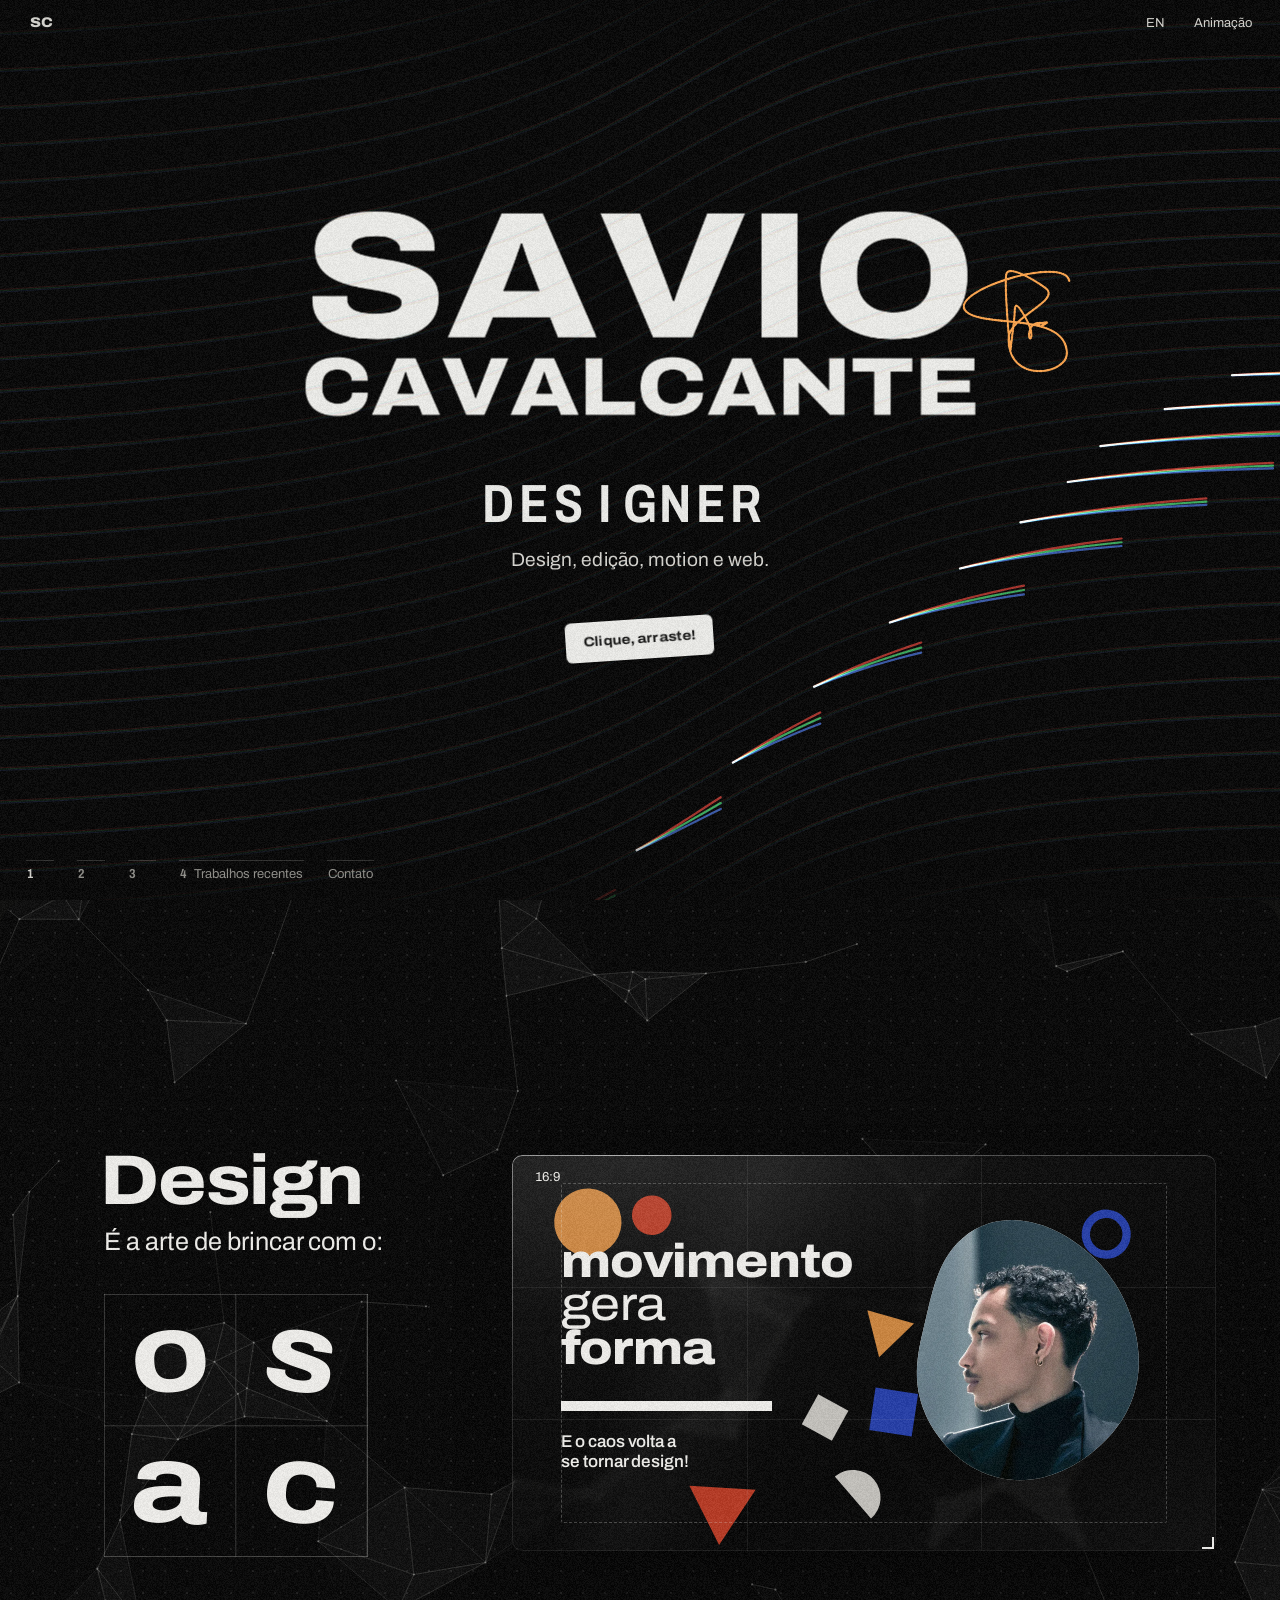
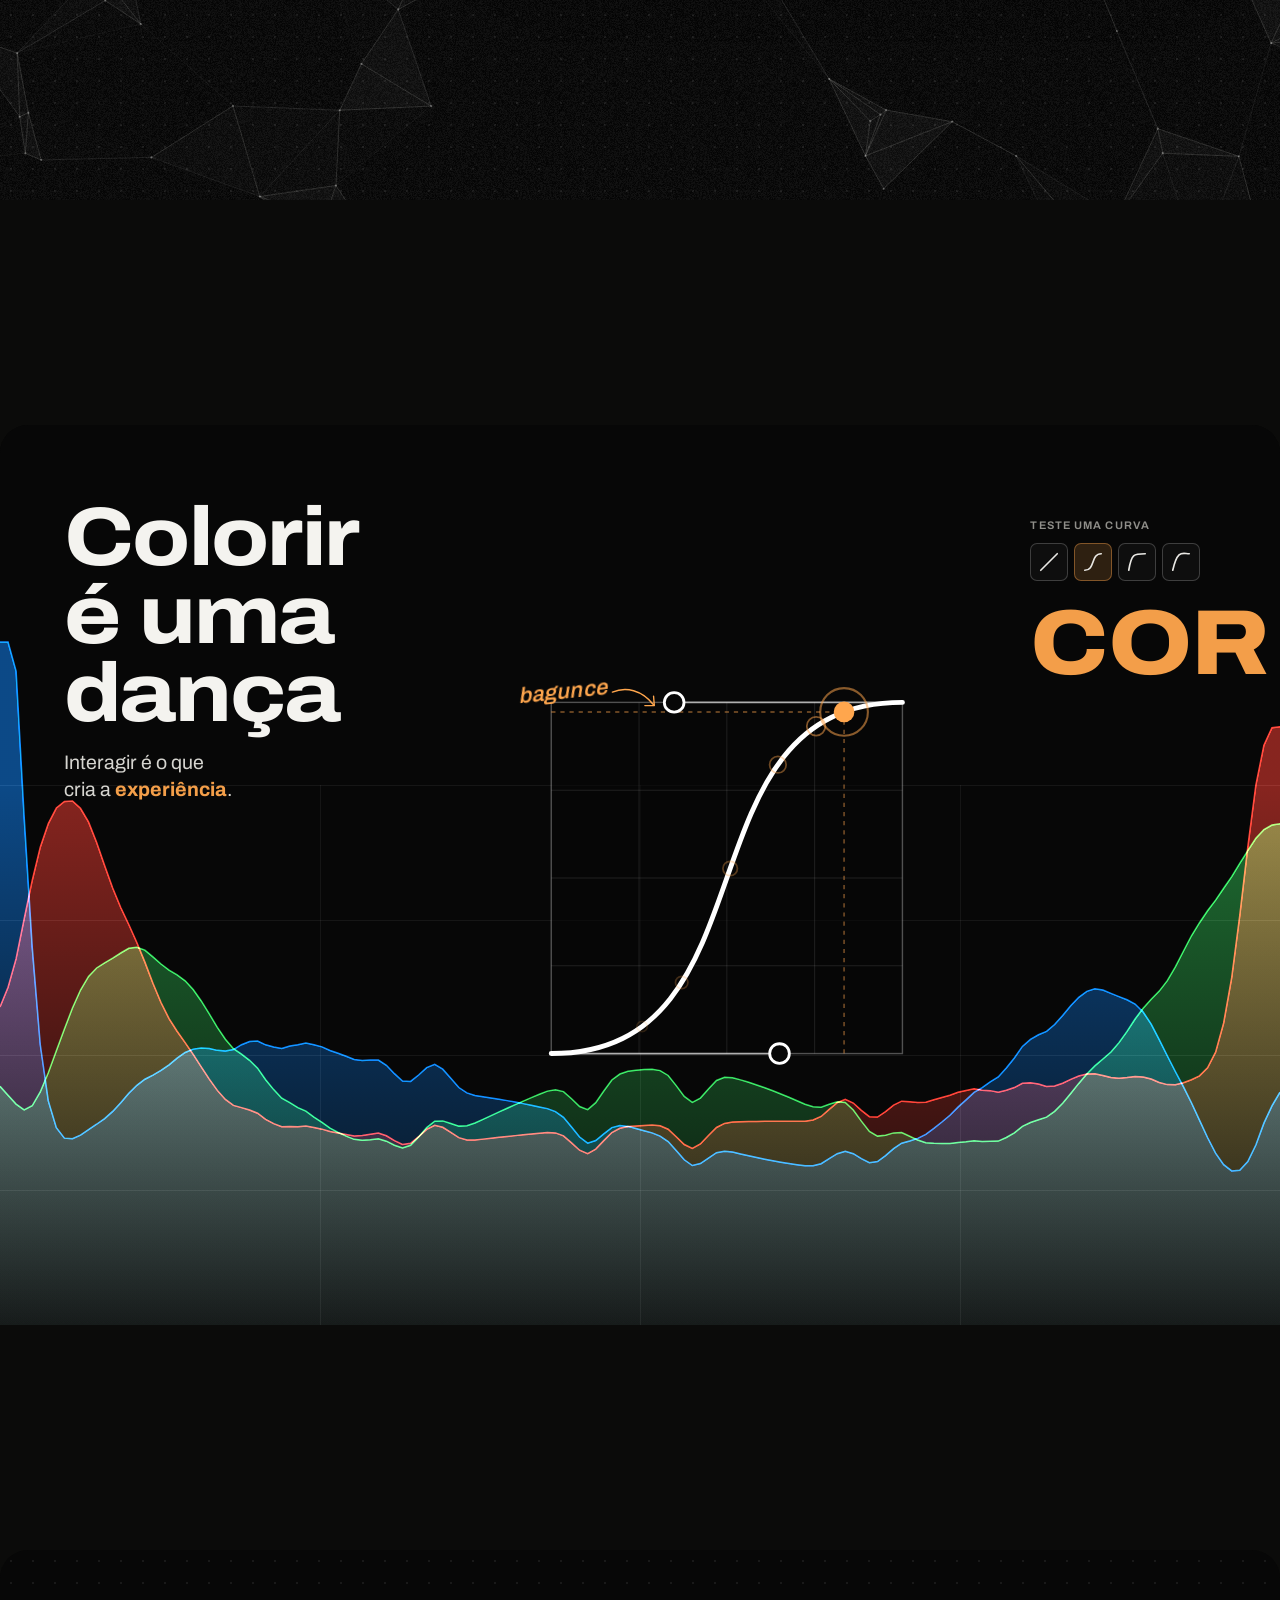
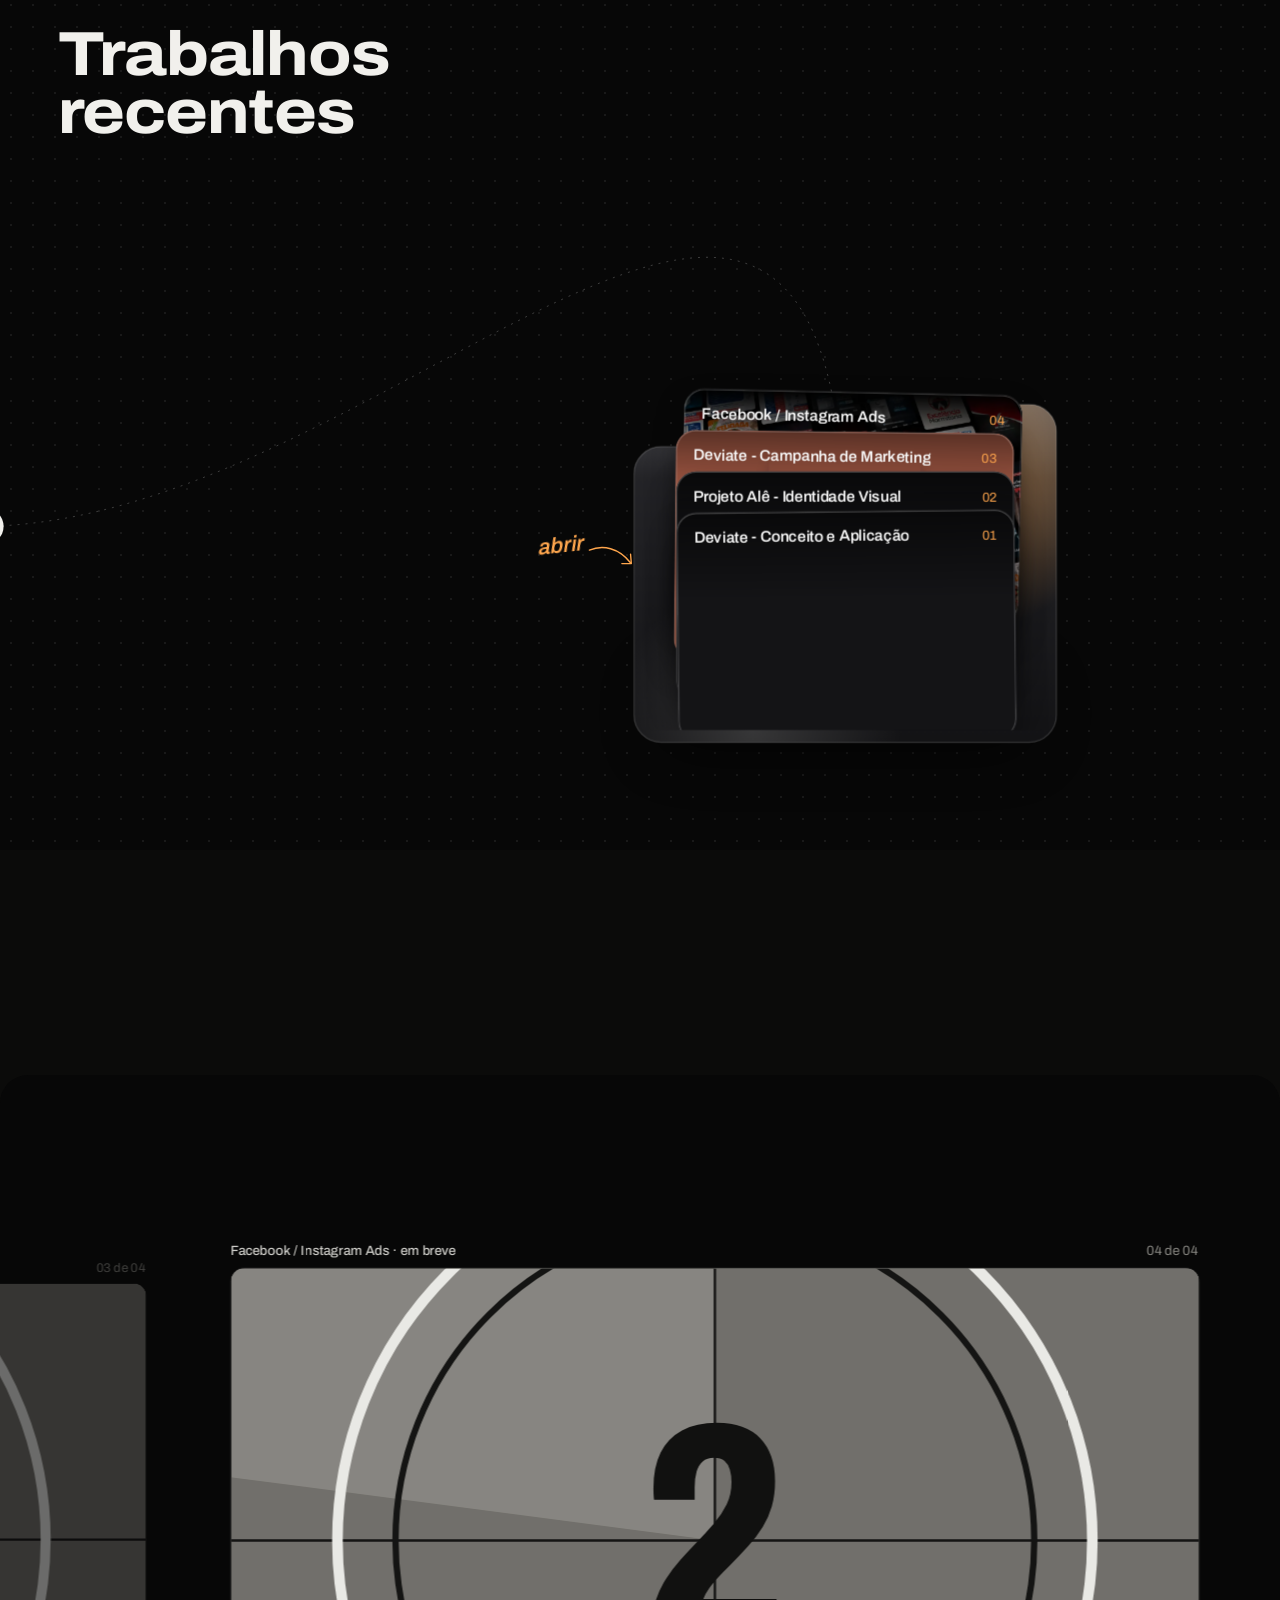
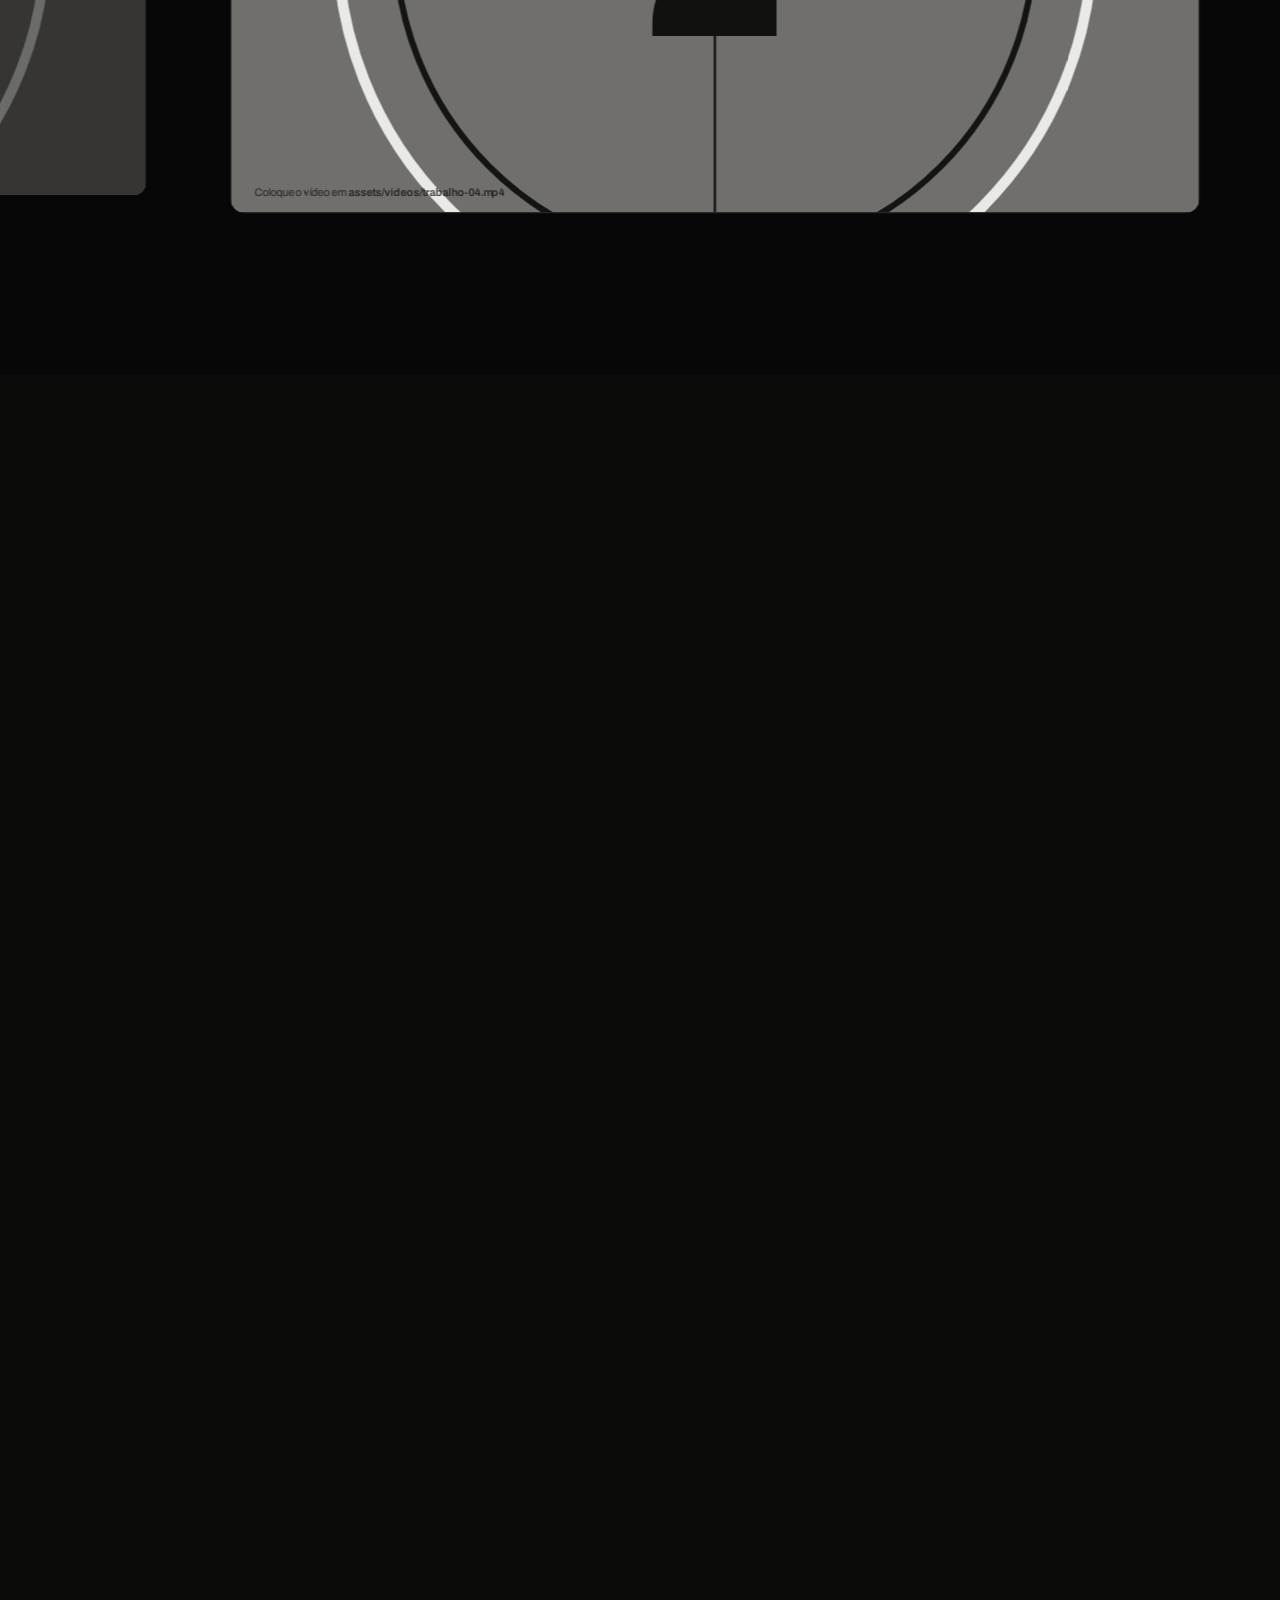
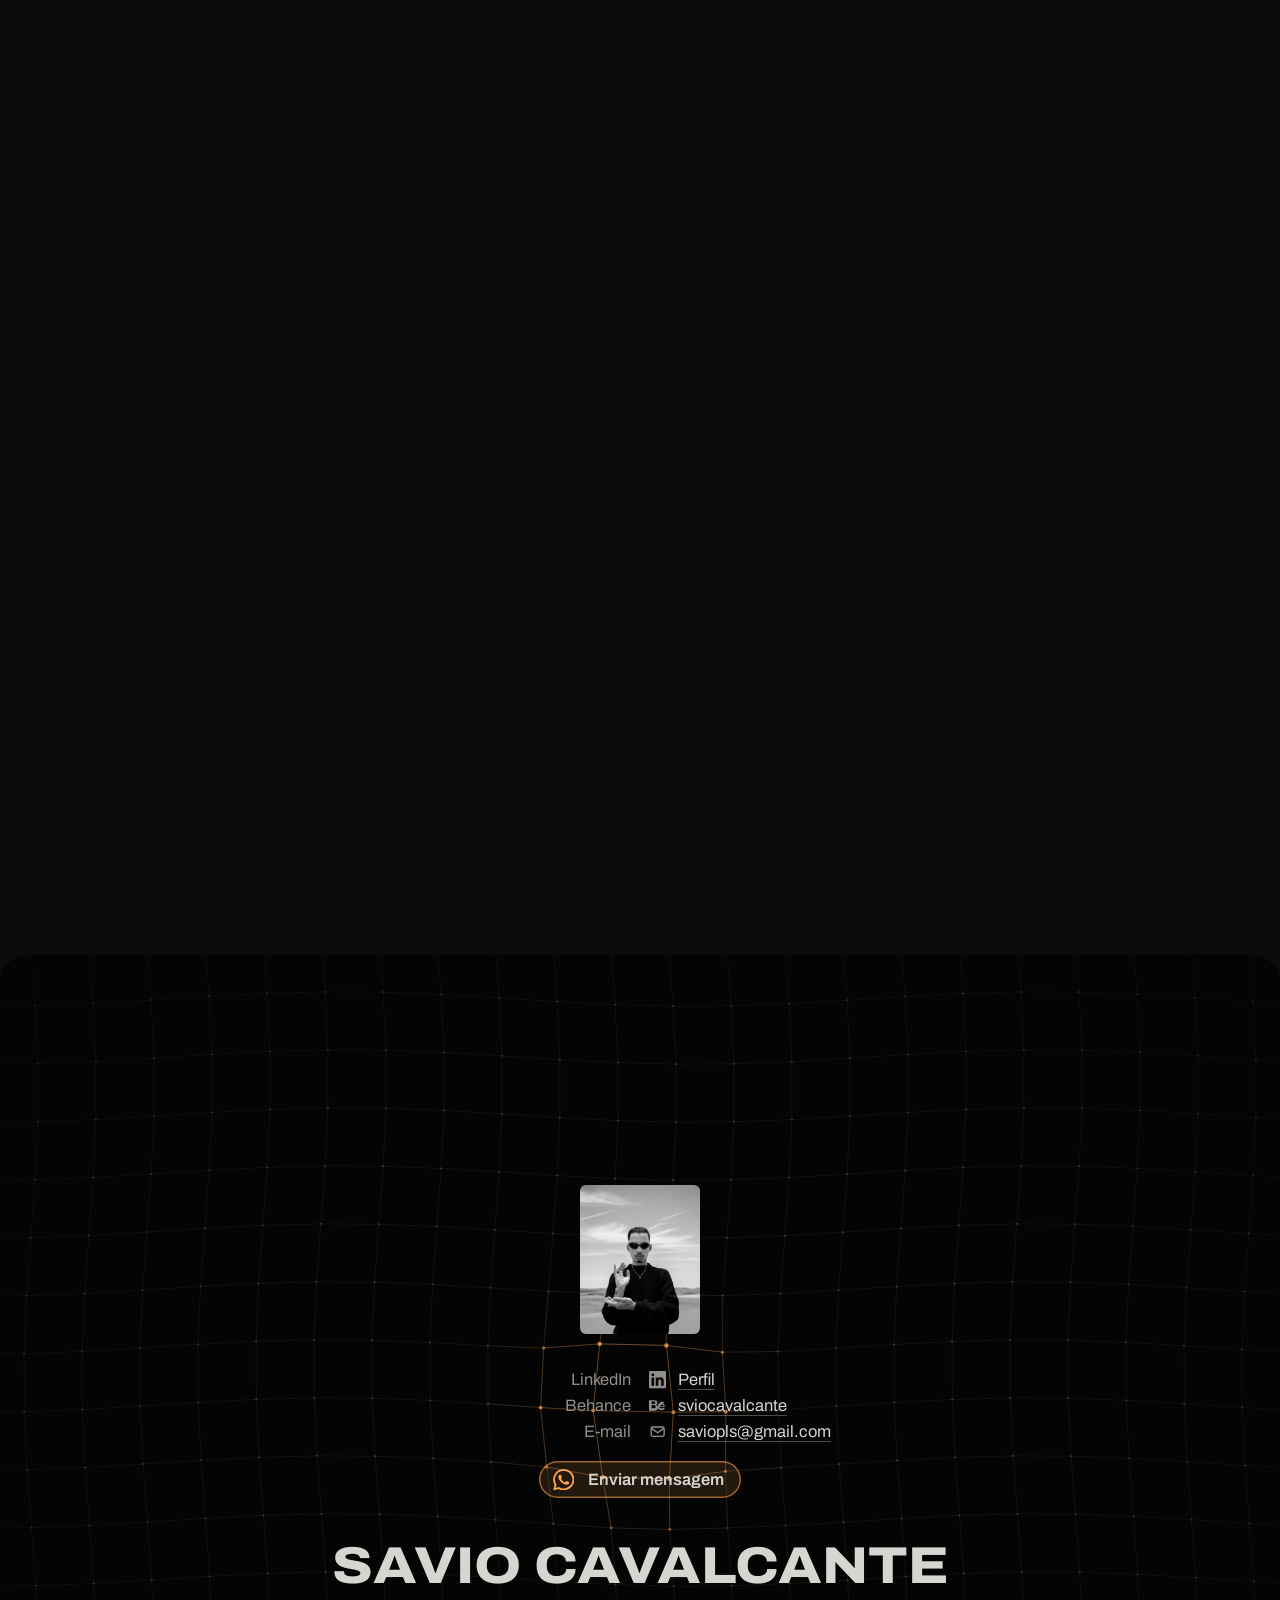
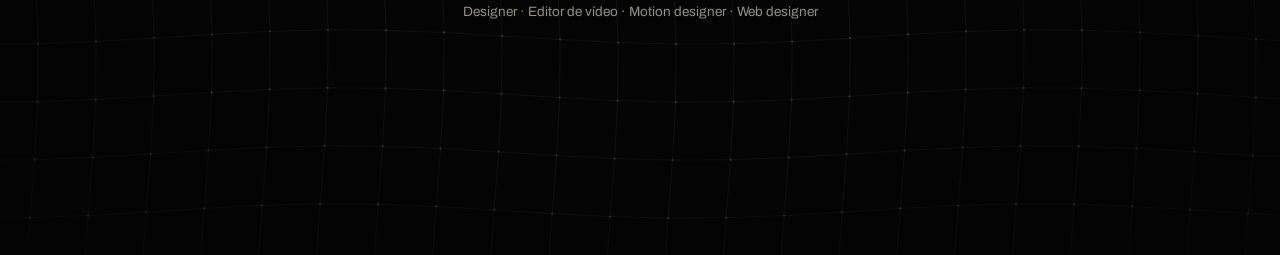
==== v1-contagem/index.html @ dcf96058 "Versão 1: cordas de luz no título, papéis com brilho e sem Instagram Co-Authored-By: Claude Opus 5.5" ====
<!doctype html>
<html lang="pt-BR" class="no-js">
<head>
<meta charset="utf-8">
<meta name="viewport" content="width=device-width, initial-scale=1, viewport-fit=cover">
<title>Savio Cavalcante · Design, edição, motion e web</title>
<meta name="description" content="Portfólio de Savio Cavalcante: designer, editor de vídeo, motion designer e web designer.">
<meta name="theme-color" content="#050505">
<link rel="icon" href="data:,">
<link rel="preload" href="../assets/fonts/archivo-latin.woff2" as="font" type="font/woff2" crossorigin>
<link rel="stylesheet" href="../shared/base.css">
<link rel="stylesheet" href="v1.css">
<script>document.documentElement.className = document.documentElement.className.replace('no-js', 'js');</script>
</head>
<body>

<header class="hud hud-top">
  <button class="mark" type="button" data-home data-t-attr="aria-label:ui.home">
    <span class="mark-text">SC</span>
  </button>
  <div class="hud-actions">
    <button type="button" data-lang-toggle data-t-attr="aria-label:ui.lang"><span data-t="ui.langShort">EN</span></button>
    <button type="button" data-motion-toggle class="motion-toggle"><span data-t="ui.motion">Animação</span></button>
  </div>
</header>

<main class="film" id="film">

  <section class="scene" id="apresentacao" data-scene="title" style="--len: 2" aria-labelledby="t-intro">
    <div class="stage">
      <div class="frame frame--title">
        <canvas class="title-light" aria-hidden="true"></canvas>
        <div class="sign" aria-hidden="true">
          <svg viewBox="1139 1286 1095 1051"><path pathLength="1" d="M2214.42 1480.5c-15.27,-260.93 -1231.63,-60.61 -1033.63,163.5 156.82,177.48 956.57,133.69 912.65,528.95 -23.92,215.3 -619.64,224.87 -542.91,-223.02 33.31,-194.45 523.17,-281.6 438.86,-414.32 -24.3,-38.25 -336.52,-312.14 -374.42,-205.23 -34.31,96.77 -63.58,623.52 -63.58,742.83 -1.21,-1.24 81.66,-299.99 88.69,-342.28 17.14,-103.12 29.85,-121.51 89.98,18.8 120.08,280.19 -41.74,291.83 49.95,131.03 35.42,-62.13 177.4,-24.04 45.92,-19.37 -99.65,3.53 235.9,-34.82 70.75,11.33l-18.8 9.62"/></svg>
        </div>
        <h1 class="name" id="t-intro">
          <span class="name-line" data-fit>Savio</span>
          <span class="name-line" data-fit>Cavalcante</span>
        </h1>
        <div class="title-sub">
          <p class="roles" aria-hidden="true"><span class="cells"></span></p>
          <p class="sr-only" data-roles-text></p>
          <p class="lead" data-t="v1.lead"></p>
          <p class="title-play">
            <span class="title-box"><span class="title-tint" aria-hidden="true"></span><span class="title-text" data-t="v1.box">Clique, arraste!</span><span class="title-drop" aria-hidden="true"><svg viewBox="0 0 24 60"><path d="M4 6L12 14L20 6"/><path d="M4 24L12 32L20 24"/><path d="M4 42L12 50L20 42"/></svg></span></span>
          </p>
        </div>
        <p class="title-hint" data-hint></p>
        <span class="title-zone" aria-hidden="true"><svg viewBox="0 0 24 24"><path d="M12 4V19M6 13L12 19L18 13"/></svg><span data-t="v1.box.zone">ARREMESSE</span></span>
      </div>
    </div>
  </section>

  <section class="scene" id="design" data-scene="design" style="--len: 2.25" aria-labelledby="t-design">
    <div class="stage">
      <div class="frame frame--design">
        <canvas class="lattice" aria-hidden="true"></canvas>
        <div class="design-copy">
          <h2 class="chapter-title" id="t-design" data-t="v1.design.title">Design</h2>
          <p class="chapter-line design-claim" data-t="v1.design.claim">A arte de brincar com o:</p>
          <button type="button" class="caos" data-caos aria-pressed="false"></button>
        </div>
        <div class="monitor-area">
          <div class="monitor">
            <span class="m-safe" aria-hidden="true"></span>
            <span class="m-third m-third--v1" aria-hidden="true"></span><span class="m-third m-third--v2" aria-hidden="true"></span>
            <span class="m-third m-third--h1" aria-hidden="true"></span><span class="m-third m-third--h2" aria-hidden="true"></span>
            <svg class="m-blob" viewBox="-1 -1 2 2" aria-hidden="true" focusable="false"><defs><clipPath id="m-blob-clip"><path d=""/></clipPath></defs><path class="m-blob-fill" d=""/><image class="m-blob-img" clip-path="url(#m-blob-clip)" preserveAspectRatio="none"/></svg>
            <canvas class="m-shapes" aria-hidden="true"></canvas>
            <span class="m-bar" aria-hidden="true"></span>
            <span class="m-words" aria-hidden="true"></span>
            <span class="m-text" aria-hidden="true" data-t="v1.design.sub"></span>
            <span class="m-ratio" aria-hidden="true">16:9</span>
            <span class="m-handle" role="slider" tabindex="0" aria-valuemin="0.5" aria-valuemax="2.2" data-t-attr="aria-label:v1.design.handle"></span>
          </div>
          <p class="sr-only" data-t="v1.design.sr"></p>
        </div>
      </div>
    </div>
  </section>

  <section class="scene" id="interacao" data-scene="play" style="--len: 2.25" aria-labelledby="t-play">
    <div class="stage">
      <div class="frame frame--play">
        <canvas class="play-bg" aria-hidden="true"></canvas>
        <div class="play-copy">
          <h2 class="chapter-title" id="t-play" data-t="v1.play.title">Colorir é uma dança</h2>
          <p class="chapter-line"><span data-t="v1.play.line">Interagir é o que cria a</span> <span class="exp" data-t="v1.play.exp">experiência</span>.</p>
        </div>
        <div class="graph-wrap">
          <svg class="graph" viewBox="-0.22 -0.32 1.44 1.64" role="group" data-t-attr="aria-label:v1.play.graph">
            <rect class="graph-box" x="0" y="0" width="1" height="1"/>
            <g class="graph-grid"></g>
            <line class="graph-arm graph-arm--1" x1="0" y1="1" x2="0" y2="1"/>
            <line class="graph-arm graph-arm--2" x1="1" y1="0" x2="1" y2="0"/>
            <line class="graph-guide guide-x" x1="0" y1="1" x2="0" y2="1"/>
            <line class="graph-guide guide-y" x1="0" y1="1" x2="0" y2="1"/>
            <path class="graph-curve" d=""/>
            <g class="rider-trail"><circle class="rider-ghost" r="0"/><circle class="rider-ghost" r="0"/><circle class="rider-ghost" r="0"/><circle class="rider-ghost" r="0"/><circle class="rider-ghost" r="0"/></g>
            <circle class="graph-halo" r="0" cx="0" cy="1"/>
            <circle class="graph-rider" r="0.026" cx="0" cy="1"/>
            <circle class="graph-ring" r="0"/>
            <circle class="graph-ring" r="0"/>
            <g class="graph-handle" data-h="1" tabindex="0" role="slider" aria-valuemin="0" aria-valuemax="1">
              <circle class="graph-hit" r="0.08"/><circle class="graph-knob" r="0.028"/>
            </g>
            <g class="graph-handle" data-h="2" tabindex="0" role="slider" aria-valuemin="0" aria-valuemax="1">
              <circle class="graph-hit" r="0.08"/><circle class="graph-knob" r="0.028"/>
            </g>
          </svg>
          <span class="graph-grip" data-h="1" aria-hidden="true"></span>
          <span class="graph-grip" data-h="2" aria-hidden="true"></span>
          <span class="graph-hand" aria-hidden="true"><span class="graph-tap"></span><span class="graph-press"></span><svg class="hand-arrow" viewBox="0 0 24 24"><path d="M3 2.5V19l4.4-4.1 2.9 6.4 3-1.3-2.8-6.3 6.1-.1z"/></svg><span class="hand-dot"></span></span>
          <span class="note note--mess" aria-hidden="true">
            <span class="note-word" data-t="v1.play.mess">“bagunce como um artista”</span>
            <svg class="note-arrow note-arrow--r" viewBox="0 0 64 36"><path pathLength="1" d="M3 9C20 2 40 6 55 25"/><path pathLength="1" d="M44 26L56 26L55 14"/></svg>
            <svg class="note-arrow note-arrow--d" viewBox="0 0 40 58"><path pathLength="1" d="M7 3C3 22 11 39 30 51"/><path pathLength="1" d="M19 52L31 52L28 40"/></svg>
          </span>
        </div>
        <div class="play-tools">
          <div class="presets" role="group" data-t-attr="aria-label:v1.play.presets">
            <p class="presets-label" aria-hidden="true" data-t="v1.play.try">Teste uma curva</p>
            <button type="button" data-preset="linear" data-t-attr="aria-label:v1.curve.linear;title:v1.curve.linear"><svg class="preset-curve" viewBox="0 0 24 24" aria-hidden="true"><path d="M3 21C3 21 21 3 21 3"/></svg></button>
            <button type="button" data-preset="soft" data-t-attr="aria-label:v1.curve.soft;title:v1.curve.soft"><svg class="preset-curve" viewBox="0 0 24 24" aria-hidden="true"><path d="M3 21C14.7 21 9.3 3 21 3"/></svg></button>
            <button type="button" data-preset="out" data-t-attr="aria-label:v1.curve.out;title:v1.curve.out"><svg class="preset-curve" viewBox="0 0 24 24" aria-hidden="true"><path d="M3 21C5.9 3 8.4 3 21 3"/></svg></button>
            <button type="button" data-preset="back" data-t-attr="aria-label:v1.curve.back;title:v1.curve.back"><svg class="preset-curve" viewBox="0 0 24 24" aria-hidden="true"><path d="M3 21C8.4 -2.4 13.8 3 21 3"/></svg></button>
          </div>
          <p class="cor" aria-hidden="true" data-t="v1.play.cor">Cor</p>
        </div>
      </div>
    </div>
  </section>

  <section class="scene" id="trabalhos" data-scene="works" style="--len: 2.25" aria-labelledby="t-works">
    <div class="stage">
      <div class="frame frame--works">
        <div class="onion">
          <svg class="onion-svg" viewBox="0 0 1000 360" preserveAspectRatio="xMidYMid meet">
            <path class="onion-path" d="" aria-hidden="true"/>
            <path class="onion-run" d="" pathLength="1000" aria-hidden="true"/>
            <g class="onion-ghosts" aria-hidden="true"></g>
            <circle class="onion-splash" r="30" cx="0" cy="0" aria-hidden="true"/>
            <circle class="onion-dot" r="24" cx="0" cy="0" aria-hidden="true"/>
            <circle class="onion-toss" r="24" cx="0" cy="0" opacity="0" aria-hidden="true"/>
          </svg>
        </div>
        <div class="folders"></div>
        <button type="button" class="note note--open" tabindex="-1" aria-hidden="true">
          <span class="note-word" data-t="v1.works.openNote">abrir</span>
          <svg class="note-arrow note-arrow--r" viewBox="0 0 64 36"><path pathLength="1" d="M3 9C20 2 40 6 55 25"/><path pathLength="1" d="M44 26L56 26L55 14"/></svg>
          <svg class="note-arrow note-arrow--d" viewBox="0 0 40 58"><path pathLength="1" d="M7 3C3 22 11 39 30 51"/><path pathLength="1" d="M19 52L31 52L28 40"/></svg>
        </button>
        <div class="works-copy">
          <h2 class="chapter-title" id="t-works" data-t="ch.works">Trabalhos recentes</h2>
          <p class="works-readout" aria-hidden="true"><span class="readout-count"></span><span class="readout-work"></span></p>
        </div>
        <p class="sr-only" data-t="v1.works.sr"></p>
      </div>
    </div>
  </section>

  <section class="scene scene--reels" id="videos" data-scene="reels" style="--len: 6.2" data-t-attr="aria-label:a.reels">
    <div class="stage">
      <div class="strip" data-works></div>
    </div>
  </section>

  <section class="scene scene--close" id="contato" data-scene="close" style="--len: 1" aria-labelledby="t-close">
    <div class="stage">
      <div class="frame frame--credits">
        <canvas class="kgrid" aria-hidden="true"></canvas>
        <div class="credits">
          <div class="credits-photo" data-photo></div>
          <h2 class="credits-title" id="t-close" data-t="v1.contact">Contato</h2>
          <ul class="credits-list" data-socials></ul>
          <p class="credits-name">Savio Cavalcante</p>
          <p class="credits-roles" data-roles-line></p>
        </div>
      </div>
    </div>
  </section>

</main>

<nav class="hud hud-bottom" data-t-attr="aria-label:ui.chapters">
  <ol class="index" data-index></ol>
</nav>

<div class="grain" aria-hidden="true"></div>

<script defer src="../shared/content.js"></script>
<script defer src="../shared/site.js"></script>
<script defer src="cordas.js"></script>
<script defer src="kinetic.js"></script>
<script defer src="lattice.js"></script>
<script defer src="shapes.js"></script>
<script defer src="cenas.js"></script>
<script defer src="v1.js"></script>
</body>
</html>
---- shared/base.css ----
/* Base comum: reset, modo mapa, fallbacks. Cada versão define sua pele. */

*, *::before, *::after { box-sizing: border-box; }
html, body { margin: 0; padding: 0; }
html { -webkit-text-size-adjust: 100%; text-size-adjust: 100%; }
body { min-height: 100%; -webkit-font-smoothing: antialiased; -moz-osx-font-smoothing: grayscale; text-rendering: optimizeLegibility; }
img, video, svg, canvas { display: block; max-width: 100%; }
button { font: inherit; color: inherit; background: none; border: 0; padding: 0; margin: 0; cursor: pointer; -webkit-tap-highlight-color: transparent; }
a { color: inherit; -webkit-tap-highlight-color: transparent; }
h1, h2, h3, p, ol, ul, figure { margin: 0; padding: 0; }
ol, ul { list-style: none; }

.sr-only {
  position: absolute !important; width: 1px; height: 1px; padding: 0; margin: -1px;
  overflow: hidden; clip: rect(0 0 0 0); clip-path: inset(50%); white-space: nowrap; border: 0;
}

/* ---------- Modo mapa (com JS) ---------- */

html.js, html.js body { height: 100%; overflow: hidden; overscroll-behavior: none; }

html.js .viewport {
  position: fixed; inset: 0; overflow: hidden;
  touch-action: none; user-select: none; -webkit-user-select: none;
  cursor: grab;
}
html.js .viewport.is-dragging { cursor: grabbing; }
html.js .viewport.is-overview { cursor: zoom-in; }
html.js .viewport.is-overview.is-dragging { cursor: grabbing; }

html.js .world {
  position: absolute; left: 0; top: 0; width: 0; height: 0;
  transform-origin: 0 0;
}
html.js .stop { position: absolute; }

/* Na visão geral o conteúdo vira mapa: nada dentro é clicável individualmente. */
html.js .viewport.is-overview .stop * { pointer-events: none; }
html.js .viewport.is-overview .stop { cursor: pointer; }

/* Texto selecionável onde importa */
html.js .selectable { user-select: text; -webkit-user-select: text; cursor: text; }

/* Corte seco quando o movimento está desligado */
.viewport.is-cut { animation: sc-cut 260ms ease-out; }
@keyframes sc-cut { from { opacity: 0.25; } to { opacity: 1; } }

/* ---------- Sem JS: os capítulos em sequência ---------- */

html.no-js .stop { position: relative; min-height: 100vh; }
html.no-js .intro, html.no-js .hud-bottom, html.no-js [data-map-toggle], html.no-js [data-motion-toggle], html.no-js [data-lang-toggle] { display: none !important; }

/* ---------- Mídia dos trabalhos ---------- */

.work-media { position: relative; overflow: hidden; }
.work-media video { position: absolute; inset: 0; width: 100%; height: 100%; object-fit: cover; opacity: 0; transition: opacity 600ms ease-out; }
.work-media.is-ready video { opacity: 1; }
.work-ph { position: absolute; inset: 0; display: none; }
.work-media.is-missing .work-ph { display: block; }
.work-media.is-missing video { display: none; }

/* ---------- Imagens com fallback ---------- */

.img-slot { position: relative; display: block; overflow: hidden; }
.img-slot img { width: 100%; height: 100%; object-fit: cover; }
.img-slot.is-missing img { display: none; }

.mark { display: inline-flex; align-items: center; }
.mark-img { height: 100%; width: auto; }
.mark .mark-text { display: none; }
.mark.is-text .mark-text { display: inline; }

@media (prefers-reduced-motion: reduce) {
  .work-media video { transition: none; }
}
---- v1-contagem/v1.css ----
/* Archivo servida pelo próprio site: sem a ida e volta ao Google antes do primeiro quadro.
   O itálico (só dos bilhetes à mão) chega depois do carregamento, pelo cenas.js. */
@font-face { font-family: 'Archivo'; font-style: normal; font-weight: 300 900; font-stretch: 62% 125%; font-display: swap; src: url('../assets/fonts/archivo-latin.woff2') format('woff2'); unicode-range: U+0000-00FF, U+0131, U+0152-0153, U+02BB-02BC, U+02C6, U+02DA, U+02DC, U+0304, U+0308, U+0329, U+2000-206F, U+20AC, U+2122, U+2191, U+2193, U+2212, U+2215, U+FEFF, U+FFFD; }
@font-face { font-family: 'Archivo'; font-style: normal; font-weight: 300 900; font-stretch: 62% 125%; font-display: swap; src: url('../assets/fonts/archivo-latin-ext.woff2') format('woff2'); unicode-range: U+0100-02BA, U+02BD-02C5, U+02C7-02CC, U+02CE-02D7, U+02DD-02FF, U+0304, U+0308, U+0329, U+1D00-1DBF, U+1E00-1E9F, U+1EF2-1EFF, U+2020, U+20A0-20AB, U+20AD-20C4, U+2113, U+2C60-2C7F, U+A720-A7FF; }

/* Versão 1 · Contagem. Uma página só, contada pela rolagem: primeiro a pele e o
   conteúdo das cenas, depois a rolagem que as prende na tela e as empilha. */

:root {
  --room: #0b0b0a;
  --room-line: #2a2a27;
  --room-text: #d6d5d0;
  --room-dim: #8f8e89;
  --leader: #8e8c87;
  --leader-deep: #777570;
  --light: #ededea;
  --ink: #111110;
  --ink-2: #474643;
  --ink-3: #64635f;
  --reel: #040404;
  --tungsten: #ffa64d;

  --mt: clamp(40px, 5.2vh, 52px);
  --mb: clamp(44px, 5.6vh, 56px);
  --mx: clamp(10px, 2vw, 28px);
  --r: clamp(10px, 1.5vmin, 20px);
  --wdth: 125%;

  --ease-io: cubic-bezier(0.76, 0, 0.24, 1);
  --ease-out: cubic-bezier(0.16, 1, 0.3, 1);

  color-scheme: dark;
}

@media (max-width: 720px) {
  :root { --mt: 48px; --mb: 58px; --mx: 8px; }
}
@media (max-height: 460px) {
  :root { --mt: 38px; --mb: 42px; }
}

html, body { background: var(--room); color: var(--room-text); }
body {
  font-family: 'Archivo', ui-sans-serif, system-ui, sans-serif;
  font-size: 16px; line-height: 1.45;
  font-variant-numeric: tabular-nums;
}

::selection { background: var(--tungsten); color: var(--ink); }
:focus { outline: none; }
:focus-visible { outline: 2px solid var(--tungsten); outline-offset: 3px; border-radius: 2px; }
.graph-handle:focus-visible { outline: none; }

/* ---------- Quadros ----------
   O quadro ocupa a cena inteira: a barra de cima e a de baixo passam por cima
   dele, e o conteúdo guarda a distância delas (--mt, --mb). */

.frame {
  position: absolute; inset: 0;
  color: var(--ink);
  overflow: hidden;
  container-type: size;
}
@keyframes expose { 0% { filter: brightness(1.14); } 14% { filter: brightness(0.95); } 30% { filter: brightness(1.06); } 100% { filter: none; } }
@keyframes frame-cue { 0% { opacity: 1; } 22% { opacity: 0; } 44% { opacity: 1; } 66%, 100% { opacity: 0; } }
.frame--credits { background: var(--reel); color: var(--room-text); }

.chapter-title {
  font-weight: 760; font-stretch: max(var(--wdth), 108%);
  font-size: clamp(38px, min(7.2cqw, 13cqh), 96px);
  line-height: 0.94; letter-spacing: -0.02em;
  text-wrap: balance;
}
.chapter-line {
  margin-top: 0.9em;
  font-size: clamp(17px, min(1.7cqw, 3.4cqh), 22px);
  line-height: 1.35; max-width: 24ch; color: var(--ink);
  text-wrap: balance;
}
.chapter-caption {
  margin-top: 0.7em; font-size: 13.5px; line-height: 1.4; color: var(--ink-3); max-width: 32ch;
}

/* ---------- 1 · Título ---------- */

.frame--title {
  --s: 0;
  background: #050505;
  color: var(--light);
}
/* as cordas de luz acendem com o letreiro (o apagar da segunda parada é feito no próprio desenho) */
.title-light {
  position: absolute; inset: 0; width: 100%; height: 100%; max-width: none;
  opacity: 0; transition: opacity 1400ms var(--ease-out);
}
.is-titled .title-light { opacity: 1; }
.name {
  position: absolute; left: 6cqw; right: 6cqw; top: 50%;
  display: flex; flex-direction: column; align-items: center;
  font-weight: 820; font-stretch: var(--wdth); text-transform: uppercase;
  line-height: 0.8; letter-spacing: -0.012em;
  color: #f4f4f0;
  /* onde a luz passa, o nome inverte */
  mix-blend-mode: difference;
  /* na segunda parada o nome sobe e encolhe até o lugar que o script mede para o bloco todo */
  transform: translateY(calc(-50% + var(--s) * var(--ny, -15cqh))) scale(calc(1 - var(--s) * (1 - var(--nk, 0.58))));
  transform-origin: 50% 50%;
  will-change: transform;
}
.name-line { display: block; width: max-content; white-space: nowrap; font-size: 12cqw; }
.name-line + .name-line { margin-top: 0.06em; }
.name-measure {
  position: fixed; left: -9999px; top: 0; visibility: hidden; pointer-events: none;
  font-size: 100px; font-weight: 820; font-stretch: var(--wdth); text-transform: uppercase;
  letter-spacing: -0.012em; white-space: nowrap; line-height: 1;
}
.name-line .ch { display: inline-block; clip-path: inset(100% 0 -10% 0); }
/* com script, o nome cru (antes de ser dividido em letras e medido) não aparece */
.js .frame--title:not(.is-split) .name { visibility: hidden; }
.roles-static { display: none; font-size: 0.5em; letter-spacing: 0.02em; }
.motion-off .cells { display: none; }
.motion-off .roles-static { display: inline; }
.is-titled .name-line .ch { clip-path: inset(-10% 0 -10% 0); transition: clip-path 600ms var(--ease-out); }

.title-sub {
  z-index: 1;
  position: absolute; left: 6cqw; right: 6cqw; top: var(--sub-top, 58%);
  text-align: center;
  /* entram só na segunda metade da subida, quando o nome já saiu da frente */
  opacity: clamp(0, (var(--s) - 0.45) / 0.55, 1);
  transform: translateY(calc((1 - var(--s)) * 4cqh));
}
.roles {
  color: var(--light);
  font-weight: 640; font-stretch: 78%; text-transform: uppercase;
  font-size: clamp(22px, min(4.2cqw, 7cqh), 64px); line-height: 1;
  letter-spacing: 0.01em;
}
.cells { display: inline-flex; }
.cell { position: relative; display: inline-block; width: 0.66em; text-align: center; }
/* cada letra cai na célula como antes, mas chega desfocada e acesa: a luz se apaga
   enquanto ela ganha foco; a letra que sai desce um pouco e some no desfoque */
.cell-in { display: inline-block; }
.cell.is-flip .cell-in { animation: cell-flip 420ms var(--ease-out); }
.cell.is-flip::after {
  content: attr(data-old); position: absolute; inset: 0; pointer-events: none;
  animation: cell-out 340ms var(--ease-out) forwards;
}
@keyframes cell-flip {
  0% { transform: translateY(-0.28em); opacity: 0; filter: blur(4px); text-shadow: 0 0 0.4em rgba(255, 238, 218, 0.45); }
  35% { opacity: 1; filter: blur(0.8px); text-shadow: 0 0 0.3em rgba(255, 238, 218, 0.3); }
  100% { transform: none; opacity: 1; filter: blur(0); text-shadow: 0 0 0 rgba(255, 238, 218, 0); }
}
@keyframes cell-out {
  0% { transform: none; opacity: 0.85; filter: blur(0); }
  100% { transform: translateY(0.22em); opacity: 0; filter: blur(5px); }
}
.lead {
  margin: 0.8em auto 0; max-width: 34ch;
  font-size: clamp(16px, min(1.5cqw, 3cqh), 20px); line-height: 1.4; letter-spacing: 0.005em; color: var(--room-text);
}
/* a caixinha: um quadro pequeno e aceso, solto sobre o título, na letra larga do nome.
   A inclinação e o movimento vêm do script. */
.title-play { position: relative; margin-top: clamp(26px, 5cqh, 48px); line-height: 1; }
.title-box {
  position: relative; display: inline-block; max-width: 100%;
  padding: 0.86em 1.35em 0.9em;
  border-radius: 6px;
  background: var(--light); color: var(--ink);
  font-size: clamp(13px, min(1.05cqw, 2.2cqh), 14.5px); font-weight: 700; font-stretch: clamp(84%, var(--wdth), 116%); line-height: 1.2;
  letter-spacing: 0.01em; text-wrap: balance;
  box-shadow: 0 1px 2px rgba(0, 0, 0, 0.35), 0 10px 24px -12px rgba(0, 0, 0, 0.7);
  outline: 1px solid transparent; outline-offset: 0;
  cursor: grab; touch-action: none; pointer-events: none;
  /* camada própria: ela se move quase o tempo todo e as sombras não são repintadas a cada quadro */
  will-change: transform;
  /* é um objeto, não um texto: nada de seleção nem do menu de toque longo */
  -webkit-user-select: none; user-select: none; -webkit-touch-callout: none;
  transition: box-shadow 260ms var(--ease-out);
}
/* o convite: uma camada de tungstênio por cima do papel acende e apaga em ciclo enquanto
   ninguém mexeu nela; só a opacidade anima, então o navegador não repinta nada.
   Com o mouse em cima ela já fica meio acesa. */
.title-text { position: relative; z-index: 1; }
.title-tint {
  position: absolute; inset: 0; border-radius: inherit; pointer-events: none;
  background: var(--tungsten);
  box-shadow: 0 0 0 1px rgba(255, 200, 140, 0.9), 0 0 30px rgba(255, 166, 77, 0.5);
  opacity: 0; transition: opacity 240ms var(--ease-out);
}
.is-inviting .title-tint { animation: box-tint 2800ms ease-in-out infinite; }
@keyframes box-tint { 0%, 34% { opacity: 0; } 52%, 64% { opacity: 1; } 86%, 100% { opacity: 0; } }
@media (hover: hover) { .title-box:hover .title-tint { animation: none; opacity: 0.7; } }
.is-pulling .title-tint { animation: none; opacity: 1; }
/* no mergulho as setas piscam embaixo dela */
.is-hint .title-drop { opacity: 0.9; }
.is-hint .title-drop path { animation: drop-run 900ms var(--ease-out) 1; }
.is-hint .title-drop path:nth-child(2) { animation-delay: 120ms; }
.is-hint .title-drop path:nth-child(3) { animation-delay: 240ms; }
/* depois de arremessada, volta ao lugar com um pulo */
.title-box.is-back { animation: box-back 560ms var(--ease-out) 1; }
@keyframes box-back { 0% { opacity: 0; scale: 0.6; } 60% { opacity: 1; scale: 1.06; } 100% { scale: 1; } }
.has-sub .title-box { pointer-events: auto; }
.title-box:hover { box-shadow: 0 2px 4px rgba(0, 0, 0, 0.32), 0 16px 30px -12px rgba(0, 0, 0, 0.72); }
.title-box.is-held { cursor: grabbing; box-shadow: 0 3px 6px rgba(0, 0, 0, 0.3), 0 28px 44px -16px rgba(0, 0, 0, 0.8); }
/* a marca de troca de rolo no canto: só acende quando a caixinha chama */
.title-box::after {
  content: ''; position: absolute; top: 6px; right: 6px; width: 5px; height: 5px;
  border-radius: 50%; background: var(--tungsten); opacity: 0; pointer-events: none;
}
.title-box.is-cue::after { animation: frame-cue 900ms steps(1) 1; }
/* e um contorno se solta dela, como os anéis das alças na Interação */
.title-box.is-call { animation: box-call 1000ms var(--ease-out) 1; }
/* arrastando, a caixinha acende em tungstênio, três setas descem dela e a zona
   "ARREMESSE" aparece na borda de baixo, onde o capítulo seguinte espera;
   tudo esquenta conforme ela chega perto (--pull) */
.frame--title::after {
  content: ''; position: absolute; left: 0; right: 0; bottom: 0; height: 34cqh; pointer-events: none;
  background: linear-gradient(to top, rgba(255, 166, 77, 0.32), rgba(255, 166, 77, 0) 100%);
  opacity: 0; transition: opacity 400ms var(--ease-out);
}
.frame--title.is-pulling::after { opacity: calc(0.35 + var(--pull, 0) * 0.65); }
.is-pulling .title-box {
  background: var(--tungsten); color: #120b04;
  box-shadow: 0 0 0 1px rgba(255, 200, 140, 0.9), 0 0 34px rgba(255, 166, 77, 0.55), 0 28px 44px -16px rgba(0, 0, 0, 0.8);
  transition: background-color 250ms var(--ease-out), color 250ms var(--ease-out), box-shadow 250ms var(--ease-out);
}
.title-drop {
  position: absolute; left: 50%; top: calc(100% + 16px); width: 26px; margin-left: -13px;
  opacity: 0; transition: opacity 300ms var(--ease-out); pointer-events: none;
}
.title-drop svg { width: 100%; height: auto; overflow: visible; fill: none; stroke: var(--tungsten); stroke-width: 2.6; stroke-linecap: round; stroke-linejoin: round; filter: drop-shadow(0 0 5px rgba(255, 166, 77, 0.9)); }
.is-pulling .title-drop { opacity: 1; }
.title-zone {
  position: absolute; left: 50%; bottom: calc(var(--mb) + 0.6cqh); z-index: 0;
  display: inline-flex; align-items: center; gap: 10px;
  padding: 12px 22px 12px 16px; border-radius: 999px;
  border: 1.5px dashed rgba(255, 166, 77, 0.85);
  color: #ffd2a3; font-size: clamp(14px, 1.2cqw, 16px); font-weight: 760; font-stretch: 112%; letter-spacing: 0.14em; white-space: nowrap;
  -webkit-user-select: none; user-select: none;
  background: rgba(255, 166, 77, calc(0.08 + var(--pull, 0) * 0.3));
  box-shadow: 0 0 calc(var(--pull, 0) * 40px) rgba(255, 166, 77, 0.6);
  opacity: 0; transform: translate(-50%, 14px); pointer-events: none;
  transition: opacity 300ms var(--ease-out), transform 400ms var(--ease-out);
}
.title-zone svg { width: 20px; height: 20px; fill: none; stroke: currentColor; stroke-width: 2.4; stroke-linecap: round; stroke-linejoin: round; }
.is-pulling .title-zone { opacity: 1; transform: translate(-50%, 0); }
.is-pulling .title-zone svg { animation: zone-bob 800ms var(--ease-out) infinite; }
@keyframes zone-bob { 0%, 100% { transform: translateY(-2px); } 50% { transform: translateY(3px); } }
.is-pulling .title-drop path { animation: drop-run 900ms var(--ease-out) infinite; }
.is-pulling .title-drop path:nth-child(2) { animation-delay: 150ms; }
.is-pulling .title-drop path:nth-child(3) { animation-delay: 300ms; }
@keyframes drop-run { 0% { opacity: 0; transform: translateY(-6px); } 40% { opacity: 1; } 100% { opacity: 0; transform: translateY(8px); } }

/* a assinatura: segue o bloco do nome (sobe e encolhe com ele) e fica ao lado dele.
   Só aparece na segunda fase, junto com os papéis: o traço se risca enquanto eles entram */
.sign {
  position: absolute; left: 6cqw; right: 6cqw; top: 50%; height: var(--nh, 30cqh); z-index: 1;
  transform: translateY(calc(-50% + var(--s) * var(--ny, -15cqh))) scale(calc(1 - var(--s) * (1 - var(--nk, 0.58))));
  transform-origin: 50% 50%; pointer-events: none; will-change: transform;
}
.sign svg {
  position: absolute; left: 100%; top: 50%; height: 50%; width: auto; overflow: visible;
  transform: translate(-2%, -42%) rotate(-8deg); opacity: 0; transition: opacity 300ms var(--ease-out);
}
.sign path { fill: none; stroke: var(--tungsten); stroke-width: 20; stroke-linecap: round; stroke-linejoin: round; stroke-dasharray: 1; stroke-dashoffset: 1; transition: stroke-dashoffset 300ms ease-in; }
.is-signing .sign svg { opacity: 1; transition-duration: 120ms; }
.is-signing .sign path { stroke-dashoffset: 0; transition: stroke-dashoffset 1100ms cubic-bezier(0.45, 0, 0.25, 1); }
/* no retrato as duas linhas ocupam a largura toda: ela assina acima de SAVIO, no canto direito,
   sem tocar nas letras */
@container (max-aspect-ratio: 1/1) {
  .sign svg { left: auto; right: 0; top: auto; bottom: calc(100% + 0.6cqh); height: 34%; transform: rotate(-8deg); }
}

@keyframes box-call {
  0% { outline-color: rgba(237, 237, 234, 0.7); outline-offset: 0; }
  100% { outline-color: rgba(237, 237, 234, 0); outline-offset: 18px; }
}
.title-hint {
  position: absolute; left: 0; right: 0; bottom: calc(var(--mb) + 2cqh);
  text-align: center; font-size: 13px; color: var(--room-text);
  opacity: calc(1 - var(--s) * 4);
  transition: opacity 600ms;
}
.title-hint.is-gone { opacity: 0; }

/* ---------- 2 · Design ---------- */

/* o painel é escuro: a malha clara vaga por trás e o quadro vira vidro.
   Aqui a tinta é clara, então --ink e as irmãs trocam de valor. */
.frame--design {
  --ink: #f1f0ec; --ink-2: #aeada8; --ink-3: #8f8e89;
  /* a mesma grade de pontos da pasta dos trabalhos, por baixo da malha */
  background: #050505 radial-gradient(rgba(255, 255, 255, 0.075) 1px, transparent 1.5px) 0 0 / 22px 22px;
}
.frame--design {
  display: grid;
  grid-template-columns: minmax(0, 31cqw) minmax(0, 1fr);
  gap: 4cqw;
  padding: calc(var(--mt) + 4cqh) 5cqw calc(var(--mb) + 3cqh);
}
.design-copy { position: relative; z-index: 1; display: flex; flex-direction: column; align-self: center; min-height: 0; margin-left: 3.5cqw; }
/* "Design é" numa linha só, do tamanho da coluna; o D grande recua o que a letra tem de respiro para alinhar com o resto */
.frame--design .chapter-title { white-space: nowrap; margin-left: -0.055em; font-size: clamp(38px, min(6.1cqw, 13cqh), 96px); }
/* a malha (e a grade cinética do fechamento) fica atrás de tudo no painel */
.kgrid, .lattice { position: absolute; inset: 0; width: 100%; height: 100%; max-width: none; pointer-events: none; }
.monitor-area { z-index: 1; }
.formats { display: flex; gap: 18px; margin-top: 2.2em; }
.formats button {
  position: relative; padding: 12px 0 8px; font-size: 13.5px; color: var(--ink-2);
}
.formats button::before {
  content: ''; position: absolute; left: 0; top: 0; height: 0; width: 8px;
  border-top: 1px solid currentColor;
}
.formats button:hover { color: var(--ink); }
.formats button.is-on { color: var(--ink); }
.formats button.is-on::before { width: 100%; border-top-width: 2px; }

/* "Design é o que dá forma ao… caos": a palavra é um quadrado de letras do tamanho do título */
.design-claim { font-size: clamp(20px, min(2.2cqw, 4.4cqh), 32px); line-height: 1.25; margin-top: 0.45em; }
.caos {
  /* o tamanho final vem do script: a largura do título, limitada pela altura livre */
  --cell: 1.16em;
  --line: rgba(237, 237, 234, 0.2);
  --paint: var(--tungsten);
  position: relative; display: block; flex: none;
  width: calc(var(--cols, 2) * var(--cell) + 1px); height: calc(var(--rows, 2) * var(--cell) + 1px);
  margin-top: 0.32em;
  border-right: 1px solid var(--line); border-bottom: 1px solid var(--line);
  background:
    linear-gradient(to right, var(--line) 1px, transparent 1px) 0 0 / var(--cell) 100%,
    linear-gradient(to bottom, var(--line) 1px, transparent 1px) 0 0 / 100% var(--cell);
  font-size: clamp(38px, min(7.2cqw, 13cqh), 96px);
  font-weight: 760; font-stretch: max(var(--wdth), 108%); line-height: 1;
  cursor: pointer; border-radius: 0;
}
.caos:focus-visible { outline-offset: 6px; }
/* cada letra é pintada da esquerda para a direita: uma cópia colorida se revela por cima da preta */
.caos-l {
  position: absolute; left: 0; top: 0; width: var(--cell); height: var(--cell);
  display: grid; place-items: center; padding-bottom: 0.1em;
  color: var(--ink);
  transform: translate(calc(var(--x, 0) * 100%), calc(var(--y, 0) * 100%)) rotate(var(--rot, 0deg));
  transition: transform 780ms var(--ease-io) var(--d, 0ms);
}
.caos-l::after {
  content: attr(data-ch);
  position: absolute; inset: 0; display: grid; place-items: center; padding-bottom: 0.1em;
  color: var(--paint);
  clip-path: inset(0 100% 0 0);
  transition: clip-path 300ms var(--ease-out) var(--pd, 0ms);
}
.caos-l.is-painted::after { clip-path: inset(0 0 0 0); transition-duration: 560ms; }
.caos.is-instant .caos-l, .caos.is-instant .caos-l::after { transition: none; }

.monitor-area { position: relative; min-height: 0; display: grid; place-items: center; }
/* o quadro é uma placa de vidro: deixa a malha passar borrada, tem um véu mais claro
   no alto e uma borda fina que pega a luz do lado em que o cursor está (--gx, --gy) */
.monitor {
  --gx: 18%; --gy: 0%;
  position: relative; width: 320px; height: 180px;
  border-radius: 10px;
  background:
    linear-gradient(112deg, transparent 22%, rgba(255, 255, 255, 0.03) 30%, transparent 44%),
    linear-gradient(160deg, rgba(255, 255, 255, 0.06) 0%, rgba(255, 255, 255, 0.015) 42%, rgba(255, 255, 255, 0.005) 70%, rgba(255, 255, 255, 0.03) 100%);
  -webkit-backdrop-filter: blur(3.5px) saturate(150%) brightness(1.06);
  backdrop-filter: blur(3.5px) saturate(150%) brightness(1.06);
  box-shadow:
    inset 0 1px 0 rgba(255, 255, 255, 0.16),
    inset 0 -1px 0 rgba(0, 0, 0, 0.35),
    0 30px 60px -28px rgba(0, 0, 0, 0.9);
  container-type: size;
  cursor: pointer;
}
.monitor::before, .monitor::after {
  content: ''; position: absolute; inset: 0; border-radius: inherit; pointer-events: none;
}
/* o reflexo: uma mancha de luz suave sobre a placa */
.monitor::before {
  background: radial-gradient(70% 60% at var(--gx) var(--gy), rgba(255, 255, 255, 0.075), transparent 72%);
}
/* a borda: 1px de vidro, mais acesa perto da luz */
.monitor::after {
  padding: 1px;
  background: radial-gradient(90% 110% at var(--gx) var(--gy), rgba(255, 255, 255, 0.62), rgba(255, 255, 255, 0.14) 55%, rgba(255, 255, 255, 0.08));
  -webkit-mask: linear-gradient(#000 0 0) content-box, linear-gradient(#000 0 0);
  -webkit-mask-composite: xor;
  mask: linear-gradient(#000 0 0) content-box exclude, linear-gradient(#000 0 0);
}
.monitor > span, .monitor > svg { position: absolute; display: block; }
.m-safe { inset: 7% 7%; border: 1px dashed rgba(237, 237, 234, 0.26); border-radius: 2px; }
.m-third { background: rgba(237, 237, 234, 0.08); }
.m-third--v1, .m-third--v2 { top: 0; bottom: 0; width: 1px; }
.m-third--v1 { left: 33.333%; } .m-third--v2 { left: 66.666%; }
.m-third--h1, .m-third--h2 { left: 0; right: 0; height: 1px; }
.m-third--h1 { top: 33.333%; } .m-third--h2 { top: 66.666%; }
.m-blob { overflow: visible; max-width: none; }
.m-blob path { fill: var(--ink); }
.m-blob-img { opacity: 0; transition: opacity 600ms var(--ease-out); }
.m-blob-img.is-ready { opacity: 1; }
.monitor > .m-shapes { left: 0; top: 0; width: 100%; height: 100%; max-width: none; pointer-events: none; }
.m-bar { height: 2.6cqmin; min-height: 2px; background: var(--ink); }
/* a janela da corrente: três linhas, medidas e escaladas pelo script; as palavras andam pelo relógio */
.m-words { left: 0; top: 0; font-size: 100px; transform-origin: 0 0; }
.m-w, .m-w-measure {
  font-weight: 820; font-stretch: 112%; line-height: 0.8; color: var(--ink);
  letter-spacing: -0.02em; white-space: nowrap;
}
.m-w { position: absolute; left: 0; top: 0; }
/* o verbo é a dobradiça da corrente: mais leve que os dois nomes */
.m-w--verb { font-weight: 440; letter-spacing: -0.01em; }
.m-w-measure { position: fixed; left: -9999px; top: 0; visibility: hidden; pointer-events: none; font-size: 100px; }
/* o subtítulo do quadro fecha a ideia do capítulo */
.monitor > .m-text {
  font-size: clamp(10px, 4.3cqmin, 19px); font-weight: 560; line-height: 1.18; color: var(--ink);
  letter-spacing: -0.005em; text-wrap: balance;
}
.m-ratio { left: 3.2%; top: 3.2%; z-index: 2; font-size: 13px; color: var(--ink); letter-spacing: 0.02em; font-variant-numeric: tabular-nums; }
/* o canto que se arrasta: área de toque de 44px, desenho de um canto de recorte */
.monitor > .m-handle {
  right: -22px; bottom: -22px; width: 44px; height: 44px;
  cursor: nwse-resize; touch-action: none; border-radius: 50%;
}
.m-handle::before {
  content: ''; position: absolute; left: 8px; top: 8px; width: 12px; height: 12px;
  border-right: 2px solid var(--ink); border-bottom: 2px solid var(--ink);
  transition: transform 300ms var(--ease-out);
}
.m-handle:hover::before, .is-resizing .m-handle::before { transform: translate(3px, 3px); }
.m-handle:focus-visible { outline: none; }
.m-handle:focus-visible::before { border-color: var(--tungsten); }

/* ---------- 4 · Trabalhos recentes: a abertura ----------
   Painel escuro, como a Interação e o Design. O arco só guia o olhar; quem leva
   aos vídeos é a pasta de vidro (desenho do Glassmorphism Folder Cards,
   de Kedhareswer Naidu, MIT). */

.frame--works {
  --ink: #f1f0ec; --ink-2: #aeada8; --ink-3: #8f8e89; --light: #070707;
  background: #070707 radial-gradient(rgba(255, 255, 255, 0.075) 1px, transparent 1.5px) 0 0 / 22px 22px;
}
.frame--works { padding: 6cqh 5cqw; }
/* o desenho não pega o ponteiro */
.onion { position: absolute; inset: 0; pointer-events: none; z-index: 0; }
.onion-svg { width: 100%; height: 100%; overflow: visible; }
.onion-path { fill: none; stroke: rgba(255, 255, 255, 0.22); stroke-width: 1; stroke-dasharray: 2 6; }
/* a linha cheia se desenha atrás do ponto e mostra o caminho já andado */
.onion-run { fill: none; stroke: var(--ink); stroke-width: 1.6; opacity: 0.45; stroke-dasharray: 1000; }
.onion-ghosts circle { fill: none; stroke: var(--ink); stroke-width: 1; }
.onion-dot { fill: var(--ink); transition: opacity 300ms var(--ease-out); }
/* o ponto jogado pelo clique é de tungstênio, para se distinguir do que anda sozinho */
.onion-toss { fill: var(--tungsten); }
/* a cada queda um anel se abre na boca do bolso */
.onion-splash { fill: none; stroke: var(--tungsten); stroke-width: 1.5; opacity: 0; transform-box: fill-box; transform-origin: center; }
.onion-splash.is-on { animation: onion-splash 900ms var(--ease-out) 1; }
@keyframes onion-splash { 0% { opacity: 0.9; transform: scale(0.2); } 100% { opacity: 0; transform: scale(2.4); } }
.frame--works.is-open .onion-dot, .frame--works.is-open .onion-ghosts { opacity: 0 !important; }
.works-copy { position: absolute; left: 5cqw; top: calc(var(--mt) + 3.5cqh); z-index: 2; max-width: 44cqw; pointer-events: none; }
.frame--works .chapter-title { font-size: clamp(34px, min(5.4cqw, 11cqh), 84px); }
.works-readout { display: flex; flex-wrap: wrap; gap: 4px 14px; margin-top: 1.1em; font-size: 13.5px; color: var(--ink-2); }
.readout-count { font-variant-numeric: tabular-nums; color: var(--tungsten); }
.readout-work { color: var(--ink); font-weight: 560; }
/* o nome troca subindo, a cada trabalho que sai da pasta */
.works-readout.is-flip span { animation: readout-in 520ms var(--ease-out) both; }
.works-readout.is-flip .readout-work { animation-delay: 70ms; }
@keyframes readout-in { from { opacity: 0; transform: translateY(0.6em); } to { opacity: 1; transform: none; } }
.readout-count, .readout-work { display: inline-block; }

/* ---- a pasta ---- */
.folders { position: absolute; inset: 0; z-index: 1; pointer-events: none; }
.gf {
  --s: 1;
  --gf-px: 0; --gf-py: 0;
  --gf-ease: cubic-bezier(.2, .8, .2, 1);
  --gf-spring: cubic-bezier(.34, 1.36, .5, 1);
  --gf-hinge: 0deg; --gf-lift: 42px; --gf-spread: 0px; --gf-fan: 0deg; --gf-stack: 15px;
  position: absolute; isolation: isolate; pointer-events: none;
  -webkit-tap-highlight-color: transparent;
}
.gf:hover, .gf:focus-within { --gf-hinge: -11deg; --gf-lift: -34px; --gf-spread: 8px; --gf-fan: 1.4deg; --gf-stack: 10px; }
.gf[data-open] { --gf-hinge: -24deg; --gf-lift: -96px; --gf-spread: 40px; --gf-fan: 5deg; --gf-stack: 30px; }
/* aberta, os arquivos se espalham em degraus, cada nome à mostra */
.gf[data-open] { --gf-spread: 22px; --gf-fan: 2.5deg; --gf-stack: 46px; }
/* fechada: a tampa entreaberta e os arquivos em cascata, cada um com a faixa do nome à mostra */
.gf:not([data-open]) { --gf-hinge: -8deg; --gf-lift: -10px; --gf-spread: 0px; --gf-fan: 0deg; --gf-stack: 32px; }
.gf:not([data-open]):hover, .gf:not([data-open]):focus-within { --gf-hinge: -13deg; --gf-lift: -16px; --gf-stack: 34px; }
.gf-stage { position: absolute; left: 0; top: 0; width: 340px; height: 272px; transform-origin: 0 0; }
.gf-tilt {
  position: absolute; inset: 0;
  transform: perspective(1400px) rotateX(calc(var(--gf-py) * -3deg)) rotateY(calc(var(--gf-px) * 4deg));
  transition: transform .9s var(--gf-ease);
}
.gf-shadow {
  position: absolute; left: 18px; right: 18px; bottom: -6px; height: 60px; border-radius: 40px;
  background: rgba(0, 0, 0, .62); filter: blur(22px);
  transform: translateX(calc(var(--gf-px) * -8px));
  transition: transform .9s var(--gf-ease), opacity .9s var(--gf-ease), background .6s var(--gf-ease);
}
.gf:hover .gf-shadow, .gf[data-open] .gf-shadow { background: rgba(255, 166, 77, .22); }
/* o fundo da pasta: grafite com a luz de tungstênio batendo num canto */
.gf-back {
  position: absolute; inset: 0; overflow: hidden; pointer-events: auto; cursor: pointer;
  background: linear-gradient(180deg, #2a2a2e 0%, #121214 100%);
}
.gf-art {
  position: absolute; inset: -12px;
  background:
    radial-gradient(58% 66% at var(--ax, 70%) var(--ay, 20%), rgba(255, 166, 77, .62), rgba(255, 166, 77, 0) 72%),
    radial-gradient(46% 56% at calc(100% - var(--ax, 70%)) 92%, rgba(241, 240, 236, .16), rgba(241, 240, 236, 0) 70%),
    linear-gradient(180deg, #2a2a2e 0%, #121214 100%);
  transform: translate(calc(var(--gf-px) * -7px), calc(var(--gf-py) * -6px)) scale(1.02);
  transition: transform 1.1s var(--gf-ease);
}
.gf-back-sheen {
  position: absolute; inset: 0; pointer-events: none;
  background:
    linear-gradient(180deg, rgba(255, 255, 255, .14) 0%, rgba(255, 255, 255, 0) 22%),
    radial-gradient(120% 80% at 80% 0%, rgba(255, 255, 255, .1), rgba(255, 255, 255, 0) 60%);
}
.gf-rim { position: absolute; left: 0; top: 0; max-width: none; overflow: visible; pointer-events: none; fill: none; }
.gf-back-rim { width: 340px; height: 272px; }
.gf-back-rim path { stroke: rgba(255, 255, 255, .16); stroke-width: 1; }

/* as folhas: nada pendura para fora do fundo do bolso */
.gf-files { position: absolute; inset: 0; z-index: 5; pointer-events: none; clip-path: inset(-400px -400px 10px -400px); }
.gf-sheet {
  all: unset; box-sizing: border-box;
  position: absolute; left: 34px; top: 96px; width: 272px; height: 184px;
  border-radius: 16px; overflow: hidden; pointer-events: none;
  background: linear-gradient(180deg, #2c2c30 0%, #1c1c1f 100%);
  box-shadow: inset 0 1px 0 rgba(255, 255, 255, .14), 0 0 0 .5px rgba(255, 255, 255, .08), 0 12px 28px -8px rgba(0, 0, 0, .7);
  transform-origin: 50% 100%;
  transform:
    translate(calc(var(--gf-jx) + var(--gf-slot) * var(--gf-spread)), calc(var(--gf-lift) + var(--gf-depth) * var(--gf-stack) * -1))
    rotate(calc(var(--gf-jr) + var(--gf-slot) * var(--gf-fan)));
  transition:
    transform .75s var(--gf-spring) calc(var(--gf-depth) * 40ms),
    box-shadow .4s var(--gf-ease),
    translate .9s var(--gf-ease),
    opacity .9s var(--gf-ease),
    filter .5s var(--gf-ease);
}
.gf-sheet--art { background: #1a1a1d; }
/* a folha da vez sobe acima do vidro; aberta a pasta, cada folha é um link */
/* o arquivo da vez sobe um pouco na cascata: aparece mais, e como a ordem da pilha não
   muda, ele nunca passa na frente dos que estão à frente dele */
.gf-sheet.is-called { translate: 0 -24px; box-shadow: inset 0 0 0 1.5px var(--tungsten), 0 18px 34px -10px rgba(0, 0, 0, .8); }
/* os outros escurecem um pouco enquanto um está em destaque */
.gf-files.has-call .gf-sheet:not(.is-called) { filter: brightness(.6); }
.gf[data-open] button.gf-sheet { pointer-events: auto; cursor: pointer; }
.gf[data-open] .gf-sheet:hover, .gf[data-open] .gf-sheet:focus-visible {
  transform:
    translate(calc(var(--gf-jx) + var(--gf-slot) * var(--gf-spread)), calc(var(--gf-lift) + var(--gf-depth) * var(--gf-stack) * -1 - 18px))
    rotate(calc(var(--gf-slot) * var(--gf-fan) * .6));
  box-shadow: inset 0 0 0 1.5px var(--tungsten), 0 22px 40px -12px rgba(0, 0, 0, .8);
  transition-delay: 0s;
}
.gf-sheet:focus-visible { outline: none; }
.gf-sheet-art { position: absolute; left: 0; top: 0; width: 272px; height: 184px; max-width: none; object-fit: cover; }
.gf-sheet--art::after {
  content: ""; position: absolute; inset: 0; border-radius: inherit; pointer-events: none;
  background: linear-gradient(180deg, rgba(0, 0, 0, .55) 0%, rgba(0, 0, 0, 0) 38%), rgba(0, 0, 0, .22);
  box-shadow: inset 0 0 0 1px rgba(255, 255, 255, .2);
}
/* sem pôster, a folha mostra o número do trabalho */
.gf-ph {
  position: absolute; inset: 0; display: flex; align-items: flex-end; padding: 0 16px 6px;
  font-size: 92px; font-weight: 800; font-stretch: 118%; line-height: 1; letter-spacing: -0.04em;
  color: rgba(241, 240, 236, .09);
}
.gf-sheet-head {
  position: absolute; left: 14px; right: 14px; top: 11px; z-index: 1;
  display: flex; align-items: baseline; justify-content: space-between; gap: 10px; white-space: nowrap;
}
.gf-sheet-name {
  overflow: hidden; text-overflow: ellipsis; color: #fafafa;
  font-size: calc(max(12.5px * var(--s), 11px) / var(--s)); font-weight: 560; letter-spacing: -.005em;
}
.gf-sheet-meta { flex: none; font-size: calc(max(10.5px * var(--s), 10px) / var(--s)); font-variant-numeric: tabular-nums; color: var(--tungsten); }
.gf-lines { position: absolute; left: 14px; right: 14px; top: 40px; display: flex; flex-direction: column; gap: 9px; }
.gf-lines i { display: block; height: 5px; border-radius: 3px; background: rgba(255, 255, 255, .08); }
.gf-lines i:first-child { height: 9px; margin-bottom: 4px; background: rgba(255, 255, 255, .16); }

/* a frente de vidro */
.gf-front {
  position: absolute; left: 0; top: 74px; width: 340px; height: 198px; z-index: 10; border-radius: 22px;
  -webkit-backdrop-filter: blur(5px) saturate(1.35); backdrop-filter: blur(5px) saturate(1.35);
  transform-origin: 50% 100%;
  transform: perspective(760px) rotateX(var(--gf-hinge));
  transition: transform .8s var(--gf-spring), translate 1s var(--gf-ease), opacity 1s var(--gf-ease);
}
.gf-front--bump { animation: gf-bump .7s var(--gf-ease) both; }
@keyframes gf-bump {
  0% { scale: 1; }
  35% { scale: 1.018 .975; }
  70% { scale: .996 1.006; }
  100% { scale: 1; }
}
/* clara no alto (os arquivos aparecem) e mais escura embaixo, onde está o nome da pasta */
.gf-tint { position: absolute; inset: 0; background: linear-gradient(180deg, rgba(18, 18, 20, .05) 0%, rgba(14, 14, 16, .32) 46%, rgba(8, 8, 10, .84) 100%); }
.gf-spec {
  position: absolute; inset: 0; pointer-events: none; mix-blend-mode: screen; opacity: .16;
  background: radial-gradient(260px 200px at calc(50% + var(--gf-px) * 46%) calc(30% + var(--gf-py) * 40%), rgba(255, 255, 255, .5), rgba(255, 255, 255, 0) 70%);
}
.gf-front-rim { width: 340px; height: 198px; opacity: .55; transition: opacity .4s var(--gf-ease); }
.gf-front-rim path { stroke-width: 2.4; transition: stroke .4s var(--gf-ease), stroke-width .3s var(--gf-ease); }
.gf:hover .gf-front-rim, .gf:focus-within .gf-front-rim { opacity: .9; }
.gf:hover .gf-front-rim path, .gf-front:has(.gf-hit:focus-visible) .gf-front-rim path { stroke: var(--tungsten); }
.gf-front:has(.gf-hit:focus-visible) .gf-front-rim path { stroke-width: 5; }
.gf-hit { all: unset; position: absolute; inset: 0; z-index: 1; cursor: pointer; pointer-events: auto; }
.gf-label {
  position: absolute; z-index: 2; left: 28px; bottom: 30px; right: 28px;
  display: flex; flex-direction: column; gap: 5px; pointer-events: none; color: #f5f5f7;
  text-shadow: 0 1px 10px rgba(0, 0, 0, .8);
}
.gf-title {
  font-size: calc(max(19px * var(--s), 13px) / var(--s)); font-weight: 600; line-height: 1.15; letter-spacing: -.012em;
  display: -webkit-box; -webkit-box-orient: vertical; -webkit-line-clamp: 2; overflow: hidden;
}
.gf-meta { font-size: calc(max(12px * var(--s), 10.5px) / var(--s)); letter-spacing: .03em; font-variant-numeric: tabular-nums; color: rgba(245, 245, 247, .58); }
.gf:hover .gf-meta { color: var(--tungsten); }


/* a entrada: a pasta se monta sozinha */
.gf:not([data-entered]) .gf-back, .gf:not([data-entered]) .gf-back-rim { translate: 0 22px; opacity: 0; }
.gf:not([data-entered]) .gf-sheet { translate: 0 -120px; opacity: 0; }
.gf:not([data-entered]) .gf-front { translate: 0 46px; opacity: 0; }
.gf:not([data-entered]) .gf-shadow { opacity: 0; }
.gf-back, .gf-back-rim { transition: translate 1s var(--gf-ease), opacity .9s var(--gf-ease); }
.gf[data-entered] .gf-sheet { transition-delay: calc(var(--gf-depth) * 40ms), 0s, calc(.18s + var(--gf-depth) * 90ms), calc(.18s + var(--gf-depth) * 90ms); }
.gf[data-entered] .gf-front { transition-delay: 0s, .42s, .42s; }
.gf[data-entered] .gf-sheet.is-called { transition-delay: 0s; }

/* ---------- 4 · Interação: a curva comanda o fundo ----------
   O editor tem o tamanho de antes; o quadro inteiro atrás dele é o fundo que a curva desenha. */

.frame--play { background: #070707; color: var(--room-text); }
.frame--play {
  display: grid;
  grid-template-columns: minmax(0, 28cqw) auto minmax(0, 1fr);
  grid-template-rows: minmax(0, 1fr);
  gap: 2cqh 4cqw;
  padding: calc(var(--mt) + 3cqh) 5cqw calc(var(--mb) + 2cqh);
}
.play-bg { position: absolute; inset: 0; width: 100%; height: 100%; max-width: none; pointer-events: none; }
.play-copy, .graph-wrap, .play-tools { position: relative; z-index: 1; }
.play-copy { grid-column: 1; grid-row: 1; align-self: start; }
.frame--play .chapter-title { color: #f4f3ef; }
.frame--play .chapter-line { color: var(--room-text); }
.graph-wrap {
  grid-column: 2; grid-row: 1; align-self: center;
  height: min(76cqh, 52cqw); aspect-ratio: 144 / 164;
  /* o gráfico inteiro segura o toque: mexer na curva nunca rola a página */
  touch-action: none; cursor: default;
}
/* enquanto uma alça está presa ao dedo, nem o elástico das bordas da página se mexe */
html.is-holding, html.is-holding body { overscroll-behavior: none; }
/* a área de pegar de cada alça, do tamanho de um dedo */
.graph-grip {
  position: absolute; z-index: 2; width: 44px; height: 44px; margin: -22px 0 0 -22px;
  border-radius: 50%; touch-action: none; cursor: grab;
}
.graph-grip:active { cursor: grabbing; }
/* o cursor-guia: a ponta fica na origem do elemento, que o script leva até a alça.
   Com mouse, uma seta de traço fino que deixa um ponto de tungstênio ao apertar; no toque,
   o marcador de dedo das gravações de tela (um disco translúcido com aro). */
.graph-hand {
  position: absolute; left: 0; top: 0; z-index: 3; width: 0; height: 0;
  opacity: 0; pointer-events: none; will-change: transform, opacity;
}
.hand-arrow {
  position: absolute; left: -4px; top: -3.5px; width: 34px; height: 34px; max-width: none; overflow: visible;
  fill: #f6f5f1; stroke: #0b0b0a; stroke-width: 1.1; stroke-linejoin: round; paint-order: stroke;
  filter: drop-shadow(0 3px 5px rgba(0, 0, 0, 0.5));
  transition: transform 160ms var(--ease-out);
}
.graph-hand.is-down .hand-arrow { transform: translate(1px, 1px) scale(0.92); }
.hand-dot {
  display: none; position: absolute; left: -17px; top: -17px; width: 34px; height: 34px; border-radius: 50%;
  background: rgba(246, 245, 241, 0.22); border: 1.5px solid rgba(246, 245, 241, 0.9);
  box-shadow: 0 4px 14px rgba(0, 0, 0, 0.45);
  transition: background-color 160ms var(--ease-out), border-color 160ms var(--ease-out);
}
.graph-hand.is-down .hand-dot { background: rgba(255, 166, 77, 0.38); border-color: var(--tungsten); }
@media (hover: none) {
  .hand-arrow { display: none; }
  .hand-dot { display: block; }
}
/* apertado: um ponto de tungstênio fica sob a ponta enquanto a alça é puxada */
.graph-press {
  position: absolute; left: -5px; top: -5px; width: 10px; height: 10px; border-radius: 50%;
  background: var(--tungsten); box-shadow: 0 0 12px rgba(255, 166, 77, 0.8);
  opacity: 0; transform: scale(0.4); transition: opacity 160ms var(--ease-out), transform 220ms var(--ease-out);
}
.graph-hand.is-down .graph-press { opacity: 1; transform: none; }
/* o clique: dois anéis finos saem da ponta, um logo depois do outro */
.graph-tap, .graph-tap::after {
  position: absolute; left: -22px; top: -22px; width: 44px; height: 44px; border-radius: 50%;
  border: 1.5px solid var(--tungsten); opacity: 0; transform: scale(0.3);
}
.graph-tap::after { content: ''; left: -1.5px; top: -1.5px; }
.graph-tap.is-on { animation: hand-tap 760ms var(--ease-out) 1; }
.graph-tap.is-on::after { animation: hand-tap 760ms var(--ease-out) 140ms 1; }
@keyframes hand-tap { 0% { opacity: 0.95; transform: scale(0.3); } 100% { opacity: 0; transform: scale(1.5); } }
.graph-hand.is-static { opacity: 1; }
.graph { width: 100%; height: 100%; overflow: visible; }
.graph-box { fill: rgba(7, 7, 7, 0.62); stroke: rgba(255, 255, 255, 0.3); stroke-width: 0.004; }
.graph-grid line { stroke: rgba(255, 255, 255, 0.1); stroke-width: 0.003; }
.graph-arm { stroke: rgba(255, 255, 255, 0.55); stroke-width: 0.005; }
.graph-curve { fill: none; stroke: #fff; stroke-width: 0.014; stroke-linecap: round; }
.graph-rider { fill: var(--tungsten); }
.graph-ring { fill: none; stroke: #fff; stroke-width: 0.006; opacity: 0; pointer-events: none; }
.graph-handle { cursor: grab; outline: none; }
.graph-handle:active { cursor: grabbing; }
.graph-hit { fill: transparent; }
.graph-knob { fill: #070707; stroke: #fff; stroke-width: 0.008; }
.graph-handle:hover .graph-knob, .graph-handle.is-active .graph-knob { fill: #fff; }
.graph-handle:focus-visible .graph-knob { stroke: var(--tungsten); stroke-width: 0.014; }

.play-tools { grid-column: 3; grid-row: 1; align-self: start; justify-self: start; display: flex; flex-direction: column; gap: 1.6em; margin-top: 1.2em; }
/* as curvas prontas: quadrados pequenos, cada um com o desenho da própria curva (o nome fica no
   rótulo de acessibilidade e na dica do mouse). A escolhida ganha só um fundo laranja leve.
   Enquanto ninguém usou, um aro fino passa por eles em sequência (só opacidade). */
.presets { display: flex; flex-wrap: wrap; align-items: center; gap: 6px; }
.presets-label {
  flex: 0 0 100%; margin-bottom: 3px;
  font-size: 11px; font-weight: 640; letter-spacing: 0.1em; text-transform: uppercase; color: var(--room-dim);
}
.frame--play .presets button {
  position: relative; display: grid; place-items: center; width: 38px; height: 38px; padding: 0; border-radius: 7px;
  border: 1px solid rgba(255, 255, 255, 0.2); background: rgba(255, 255, 255, 0.03);
  color: #e9e8e4; cursor: pointer;
  transition: background-color 200ms var(--ease-out), border-color 200ms var(--ease-out);
}
.preset-curve { width: 22px; height: 22px; max-width: none; overflow: visible; fill: none; stroke: currentColor; stroke-width: 1.8; stroke-linecap: round; }
@media (hover: hover) {
  .frame--play .presets button:hover { border-color: rgba(255, 255, 255, 0.45); }
}
.frame--play .presets button:active { transform: scale(0.95); }
.frame--play .presets button.is-on { background: rgba(255, 166, 77, 0.16); border-color: rgba(255, 166, 77, 0.4); }
.frame--play .presets button:focus-visible { outline: 2px solid var(--tungsten); outline-offset: 3px; }
.frame--play .presets button::after {
  content: ''; position: absolute; inset: -1px; border-radius: inherit; pointer-events: none;
  border: 1px solid rgba(255, 166, 77, 0.75); opacity: 0;
}
.presets.is-inviting button::after { animation: preset-call 4000ms ease-in-out 900ms infinite; }
.presets.is-inviting button:nth-of-type(2)::after { animation-delay: 1050ms; }
.presets.is-inviting button:nth-of-type(3)::after { animation-delay: 1200ms; }
.presets.is-inviting button:nth-of-type(4)::after { animation-delay: 1350ms; }
@keyframes preset-call { 0%, 6% { opacity: 0; } 14% { opacity: 1; } 30%, 100% { opacity: 0; } }
/* a bolinha: halo que cresce com a pressa, cópias do caminho atrás e as linhas até os eixos */
.graph-halo { fill: none; stroke: var(--tungsten); stroke-width: 0.006; opacity: 0; pointer-events: none; }
.rider-ghost { fill: none; stroke: var(--tungsten); stroke-width: 0.005; opacity: 0; pointer-events: none; }
.graph-guide { stroke: rgba(255, 166, 77, 0.5); stroke-width: 0.004; stroke-dasharray: 0.012 0.014; pointer-events: none; }
/* "experiência": em destaque no subtítulo, com a cor e o corpo comandados pela curva */
.exp { display: inline-block; font-weight: 720; color: var(--tungsten); transform-origin: 50% 85%; will-change: transform; }

/* COR: a palavra pinta com a cor que a curva dá (o script escreve a cor) */
.cor {
  font-weight: 820; font-stretch: max(var(--wdth), 108%); text-transform: uppercase;
  font-size: clamp(52px, min(8cqw, 15cqh), 150px); line-height: 0.8; letter-spacing: -0.02em;
  color: hsl(30, 88%, 62%);
}

/* ---------- Bilhetes à mão ----------
   Uma palavra em itálico e uma seta riscada que aponta onde mexer. A seta se
   desenha a cada chegada; feito o gesto, o bilhete se apaga um pouco. */

.note {
  position: absolute; z-index: 3; display: flex; align-items: flex-end; gap: 2px;
  color: var(--tungsten); pointer-events: none; white-space: nowrap;
  transition: opacity 600ms var(--ease-out);
}
.note-word {
  font-style: italic; font-weight: 560; font-stretch: 100%; line-height: 1;
  font-size: clamp(19px, min(1.9cqw, 3.4cqh), 27px); letter-spacing: 0.005em;
  transform: rotate(-6deg); transform-origin: 100% 100%;
}
.note-arrow { flex: none; width: clamp(44px, 4.4cqw, 62px); height: auto; overflow: visible; fill: none; stroke: currentColor; stroke-width: 1.7; stroke-linecap: round; stroke-linejoin: round; }
.note-arrow path { stroke-dasharray: 1; stroke-dashoffset: 0; }
.note.is-in .note-arrow path { animation: note-draw 700ms var(--ease-out) both; }
.note.is-in .note-arrow path + path { animation-delay: 520ms; animation-duration: 260ms; }
@keyframes note-draw { from { stroke-dashoffset: 1; } to { stroke-dashoffset: 0; } }
.note.is-in .note-word { animation: note-word 700ms var(--ease-out) both; }
@keyframes note-word { from { opacity: 0; transform: rotate(-6deg) translateY(6px); } to { opacity: 1; transform: rotate(-6deg); } }
.note.is-done { opacity: 0.35; }
.note-arrow--d { display: none; }
/* bagunce: à esquerda da alça de cima (onde o cursor-guia clica), a seta aponta para ela */
.note--mess { right: 63%; bottom: 81%; margin-bottom: 0; }
.note--mess .note-arrow { margin-bottom: -14px; }
/* abrir: o script põe ao lado da pasta; clicar nele também abre */
button.note { all: unset; position: absolute; z-index: 3; display: flex; align-items: flex-end; gap: 2px; color: var(--tungsten); white-space: nowrap; cursor: pointer; pointer-events: auto; transition: opacity 600ms var(--ease-out); }
.note--open .note-arrow { margin-bottom: -16px; }
.note--open.is-portrait { flex-direction: column; align-items: flex-end; }
.note--open.is-portrait .note-arrow--r { display: none; }
.note--open.is-portrait .note-arrow--d { display: block; transform: scaleX(-1); margin: 4px 12px 0 0; }
.frame--works.is-open .note--open { opacity: 0; pointer-events: none; }

/* ---------- 5 · O rolo ---------- */

/* A janela é do tamanho do vídeo: o quadro é o próprio vídeo, sem margem em volta.
   O título fica numa linha acima dele. A proporção vem do arquivo (--ar, que o JS
   ajusta quando o vídeo carrega); enquanto isso vale 16:9. */
.reel {
  --ar: 1.7778;
  --cap: 34px;
  --ww: min(100cqw - 2 * var(--mx), (100cqh - var(--mt) - var(--mb) - var(--cap)) * var(--ar));
  --wh: calc(var(--ww) / var(--ar));
  --wl: calc((100cqw - var(--ww)) / 2);
  --wt: calc(var(--mt) + var(--cap) + (100cqh - var(--mt) - var(--mb) - var(--cap) - var(--wh)) / 2);
  container-type: size;
}
.reel-window {
  position: absolute; left: var(--wl); top: var(--wt); width: var(--ww); height: var(--wh);
  border-radius: var(--r); overflow: hidden;
  background: var(--reel);
  box-shadow: 0 0 0 1px rgba(255, 255, 255, 0.07);
}
.reel-label {
  position: absolute; left: var(--wl); top: calc(var(--wt) - var(--cap)); width: var(--ww); height: var(--cap);
  display: flex; justify-content: space-between; align-items: center;
  font-size: 13.5px; color: var(--room-dim);
}
.reel-label strong { font-weight: 500; color: var(--room-text); }
.reel-window .ph-cap { display: none; }
.reel-screen { position: absolute; inset: 0; }
.reel-screen .work-media { width: 100%; height: 100%; background: #0e0e0d; container-type: size; }
.work-ph { background: var(--leader); overflow: hidden; }
.ph-leader { position: absolute; inset: 0; width: 100%; height: 100%; max-width: none; }
.ph-bg { fill: var(--leader); }
.ph-sweep { fill: var(--leader-deep); }
.ph-cross { stroke: #151514; stroke-width: 0.5; }
.ph-ring1 { fill: none; stroke: #f4f4f0; stroke-width: 2.2; }
.ph-ring2 { fill: none; stroke: #151514; stroke-width: 1.3; }
.ph-num {
  position: absolute; left: 50%; top: 50%; transform: translate(-50%, -52%);
  font-weight: 800; font-stretch: 72%; line-height: 1; color: #121211; font-size: 56cqh;
}
.ph-cap {
  position: absolute; left: 0; right: 0; bottom: 8cqh; text-align: center;
  font-size: clamp(13px, 3.4cqh, 18px); font-weight: 600; color: var(--ink);
}
.work-ph-label {
  position: absolute; left: 2.4cqw; bottom: 2.6cqh; right: 2.4cqw;
  font-size: 11px; line-height: 1.3; color: rgba(17, 17, 16, 0.78); text-align: left;
}
.work-ph-label code { font-family: inherit; font-weight: 600; white-space: nowrap; }
@container (max-height: 300px) {
  .ph-cap { bottom: auto; top: 5cqh; }
  .ph-num { font-size: 46cqh; }
}

/* ---------- Créditos ---------- */

.frame--credits { display: grid; place-items: center; padding: calc(var(--mt) + 3cqh) 6cqw calc(var(--mb) + 3cqh); }
/* a grade do fechamento esmaece nas bordas do quadro, como luz sobre o escuro */
.frame--credits .kgrid {
  -webkit-mask-image: radial-gradient(ellipse 78% 82% at 50% 50%, #000 38%, rgba(0, 0, 0, 0.28) 100%);
  mask-image: radial-gradient(ellipse 78% 82% at 50% 50%, #000 38%, rgba(0, 0, 0, 0.28) 100%);
}
.credits { position: relative; z-index: 1; width: min(100%, 640px); display: flex; flex-direction: column; align-items: center; text-align: center; }
.credits-photo { width: clamp(84px, 16cqmin, 168px); aspect-ratio: 4 / 5; border-radius: 6px; overflow: hidden; background: #151513; margin-bottom: 4.5cqh; }
.credits-photo .img-slot { width: 100%; height: 100%; }
.credits-photo img { filter: grayscale(1) contrast(1.06); }
.credits-photo .img-slot.is-missing { display: grid; place-items: center; }
.credits-photo .img-slot.is-missing::after { content: 'SC'; font-weight: 800; font-stretch: 112%; color: #74736e; font-size: 22px; }
/* o título "Contato" só existe para leitores de tela e para o capítulo do índice */
.credits-title { position: absolute; width: 1px; height: 1px; margin: -1px; padding: 0; overflow: hidden; clip-path: inset(50%); white-space: nowrap; }
.credits-list { width: 100%; display: grid; gap: 2px; }
.credits-list li { display: grid; grid-template-columns: 1fr 1fr; gap: 2ch; font-size: clamp(15px, 2.2cqh, 19px); }
.credits-list .c-label { text-align: right; color: var(--room-dim); }
.credits-list .c-value { text-align: left; color: var(--room-text); }
.credits-list a { display: contents; text-decoration: none; }
.credits-list .c-value { display: flex; align-items: center; gap: 0.7em; min-width: 0; overflow-wrap: anywhere; }
.credits-list .c-icon { flex: none; width: 1.05em; height: 1.05em; color: var(--room-dim); transition: color 160ms ease-out; }
.credits-list a:hover .c-icon, .credits-list li:focus-within .c-icon { color: var(--tungsten); }
/* o WhatsApp é um botão: ocupa a linha toda, com a conversa a um toque */
.credits-list li.is-cta { display: block; margin-top: 0.9em; }
.credits-list a.c-cta {
  display: flex; align-items: center; justify-content: center; gap: 0.8em; width: max-content; max-width: 100%; margin: 0 auto;
  padding: 0.5em 1.05em 0.5em 0.85em; border-radius: 999px; text-decoration: none;
  background: rgba(255, 166, 77, 0.12); box-shadow: inset 0 0 0 1.5px rgba(255, 166, 77, 0.55); color: var(--room-text);
  transition: background 160ms ease-out, box-shadow 160ms ease-out, transform 160ms ease-out;
}
.c-cta .c-icon { width: 1.3em; height: 1.3em; color: var(--tungsten); }
/* telas estreitas: a coluna dos valores ganha espaço, para o e-mail e o @ não quebrarem */
@container (max-width: 520px) { .credits-list li:not(.is-cta) { grid-template-columns: minmax(0, 0.8fr) minmax(0, 1.7fr); gap: 1.2ch; } }
.c-cta-text { font-weight: 600; line-height: 1.2; }
.c-cta:hover { background: var(--tungsten); box-shadow: none; color: #120b04; transform: translateY(-1px); }
.c-cta:hover .c-icon { color: #120b04; }
.credits-list li.is-cta:focus-within { outline: 2px solid var(--tungsten); outline-offset: 5px; border-radius: 999px; }
.credits-list a .c-value { text-decoration: underline; text-decoration-thickness: 1px; text-underline-offset: 4px; text-decoration-color: rgba(214, 213, 208, 0.35); }
.credits-list a:hover .c-value { text-decoration-color: var(--tungsten); }
.credits-list li > a:focus-visible { outline: none; }
.credits-list li:focus-within { outline: 2px solid var(--tungsten); outline-offset: 4px; border-radius: 2px; }
.credits-list .is-draft { color: var(--room-dim); text-decoration: underline dashed 1px; text-underline-offset: 4px; text-decoration-color: rgba(143, 142, 137, 0.6); }
.credits-name {
  margin-top: 6cqh;
  font-weight: 800; font-stretch: max(var(--wdth), 108%); text-transform: uppercase;
  font-size: clamp(22px, min(4.6cqw, 7cqh), 54px); line-height: 0.9; color: var(--room-text);
}
.credits-roles { margin-top: 0.9em; font-size: 13.5px; color: var(--room-dim); }

/* ---------- HUD nas margens do quadro ---------- */

.hud {
  position: fixed; left: var(--mx); right: var(--mx); z-index: 30;
  display: flex; align-items: center; justify-content: space-between;
  font-size: 13px; color: var(--room-text);
  opacity: 0; transition: opacity 700ms var(--ease-out);
}
.is-ready .hud { opacity: 1; }
.hud-top { top: 0; height: var(--mt); }
.hud-bottom { bottom: 0; height: var(--mb); gap: 20px; }
/* um véu escuro atrás das barras: o conteúdo passa por baixo delas sem brigar com o texto */
.hud::before {
  content: ''; position: absolute; left: calc(-1 * var(--mx)); right: calc(-1 * var(--mx)); z-index: -1; pointer-events: none;
}
.hud-top::before { top: 0; height: calc(var(--mt) + 24px); background: linear-gradient(to bottom, rgba(5, 5, 5, 0.7), rgba(5, 5, 5, 0)); }
.hud-bottom::before { bottom: 0; height: calc(var(--mb) + 30px); background: linear-gradient(to top, rgba(5, 5, 5, 0.78), rgba(5, 5, 5, 0)); }

.mark { height: 100%; padding: 0 4px; }
.mark-img { height: 18px; filter: brightness(0) invert(0.86); }
.mark-text { font-weight: 820; font-stretch: 112%; font-size: 14px; letter-spacing: 0.02em; }

.hud-actions { display: flex; align-items: center; gap: clamp(14px, 2vw, 26px); height: 100%; }
.hud-actions button { height: 100%; padding: 0 2px; color: var(--room-text); position: relative; }
.hud-actions button:hover { color: #fff; }
.motion-toggle[aria-pressed="false"] span { text-decoration: line-through; text-decoration-thickness: 1px; color: var(--room-dim); }
[data-map-toggle][aria-pressed="true"] span { text-decoration: underline; text-decoration-thickness: 2px; text-underline-offset: 5px; }

.index { display: flex; align-items: center; gap: clamp(12px, 1.8vw, 24px); height: 100%; min-width: 0; }
.index li { height: 100%; }
.index button {
  position: relative; height: 100%; display: flex; align-items: center; gap: 7px;
  color: var(--room-dim); padding: 0 1px;
}
/* cada capítulo tem a sua régua, que enche conforme a navegação passa por ele:
   vazia, ainda não chegou; cheia, já passou; pela metade, é onde a página está */
.index button { min-width: 28px; }
.index button::before {
  content: ''; position: absolute; left: 0; top: 10px; width: 100%; border-top: 1px solid rgba(214, 213, 208, 0.2);
}
.index button::after {
  content: ''; position: absolute; left: 0; top: 9.5px; height: 2px;
  width: calc(var(--pr, 0) * 100%); background: currentColor;
}
.index button.is-current { color: var(--room-text); }
.index button:hover { color: #fff; }
.index .i-num { font-weight: 700; font-stretch: 80%; }
.index .i-label { white-space: nowrap; }


@media (max-width: 1100px) { .index .i-label { display: none; } .index .i-label--short { display: inline; } }
@media (min-width: 1101px) { .index .i-label--short { display: none; } }
@media (max-width: 720px) {
  .hud { font-size: 13px; }
  .index { gap: 14px; }
}

/* ---------- Grão ---------- */

.grain {
  position: fixed; inset: -100%; z-index: 40; pointer-events: none;
  opacity: 0.06; background: url('../assets/grain.png') repeat; background-size: 180px 180px;
  animation: grain 900ms steps(6) infinite;
}
@keyframes grain {
  0% { transform: translate(0, 0); } 17% { transform: translate(-3%, 2%); } 33% { transform: translate(2%, -4%); }
  50% { transform: translate(-4%, -1%); } 67% { transform: translate(3%, 3%); } 83% { transform: translate(-1%, 4%); } 100% { transform: translate(0, 0); }
}

/* ---------- Retrato (telefone) ---------- */

@container (max-aspect-ratio: 1/1) {
  .frame--design { grid-template-columns: minmax(0, 1fr); grid-template-rows: auto minmax(0, 1fr); padding: calc(var(--mt) + 3cqh) 6cqw calc(var(--mb) + 2cqh); gap: 3cqh; }
  .design-copy { align-self: start; margin-left: 0; }
  .formats { margin-top: 1.4em; }
  .chapter-title, .frame--design .chapter-title { font-size: clamp(40px, 13cqw, 96px); }
  .chapter-line { font-size: 18px; }
  .design-claim { font-size: 20px; }
  .chapter-caption { display: none; }

  .works-copy { left: 6cqw; right: 6cqw; top: calc(var(--mt) + 2.5cqh); max-width: none; }
  .frame--works .chapter-title { font-size: clamp(34px, 11cqw, 64px); }

  .frame--play { grid-template-columns: minmax(0, 1fr); grid-template-rows: auto auto minmax(0, 1fr); padding: calc(var(--mt) + 2.5cqh) 6cqw calc(var(--mb) + 1.5cqh); gap: 2.4cqh; }
  .play-copy { grid-row: 1; }
  .play-tools { grid-column: 1; grid-row: 2; align-self: start; gap: 0.4em; margin-top: 0; }
  .graph-wrap { grid-column: 1; grid-row: 3; justify-self: center; height: min(44cqh, 100cqw); }
  .play-tools { flex-direction: row; align-items: flex-end; justify-content: space-between; gap: 1em; }
  .cor { font-size: clamp(40px, 13cqw, 72px); }
  .frame--play .presets button { width: 36px; height: 36px; }
  .preset-curve { width: 20px; height: 20px; }
  .note--mess { right: 61%; bottom: 82%; flex-direction: column; align-items: flex-end; }
  .note--mess .note-arrow--r { display: none; }
  .note--mess .note-arrow--d { display: block; margin: 2px 0 -8px 0; }

  .work-ph-label span { display: block; }
  .lead { max-width: 26ch; }
}

@container (max-height: 420px) {
  .chapter-caption, .lead { display: none; }
  .chapter-title, .frame--design .chapter-title { font-size: clamp(30px, 11cqh, 60px); }
  .chapter-line { margin-top: 0.5em; font-size: 15px; }
  .design-claim { font-size: 16px; }
  .formats { margin-top: 0.8em; }
  .credits-photo { width: clamp(56px, 12cqh, 84px); margin-bottom: 2.4cqh; }
}

/* ---------- Movimento desligado ---------- */

.motion-off .grain { animation: none; }
.motion-off .cell.is-flip .cell-in { animation: none; }
.motion-off .cell.is-flip::after { content: none; }
.motion-off .monitor, .motion-off .monitor > span, .motion-off .caos-l, .motion-off .caos-l::after { transition: none; }
.motion-off .is-titled .name-line .ch { transition: none; }
.motion-off .title-box.is-cue::after, .motion-off .title-box.is-call, .motion-off .title-box.is-back, .motion-off .title-tint , .motion-off .presets button::after , .motion-off .onion-splash, .motion-off .works-readout span  { animation: none; }
.motion-off .title-drop path, .motion-off .title-zone svg { animation: none !important; }
.motion-off .sign path { stroke-dashoffset: 0; transition: none; }
.motion-off .title-light { transition: none; }
.motion-off .gf, .motion-off .gf * { transition: none !important; animation: none !important; }
.motion-off .gf-tilt { transform: none; }
.motion-off .note-arrow path, .motion-off .note-word { animation: none !important; }

@media (prefers-reduced-motion: reduce) {
  .grain { animation: none; }
}

/* ---------- A rolagem ----------
   Uma página só, na rolagem do próprio navegador. Cada capítulo é uma cena
   presa na tela enquanto a rolagem a conta; a seguinte sobe por cima dela, e a
   de baixo recua para dentro da janela do projetor e escurece. Os vídeos passam
   de lado, um rolo inteiro, enquanto a página desce. */

html.js, html.js body { height: auto; overflow: visible; overscroll-behavior: auto; }
html:not(.motion-off) { scroll-behavior: smooth; }
body { overflow-x: clip; }

/* a barra de rolagem também é da sala */
html { scrollbar-width: thin; scrollbar-color: #3a3a37 var(--room); }
::-webkit-scrollbar { width: 10px; }
::-webkit-scrollbar-track { background: var(--room); }
::-webkit-scrollbar-thumb { background: #3a3a37; border: 3px solid var(--room); border-radius: 6px; }

/* ---------- Cenas ----------
   A altura da cena (--len telas) é quanto de rolagem ela ganha. A seguinte começa
   uma tela antes do fim dela, e é nessa tela que uma cobre a outra. */

.film { position: relative; }
.scene { position: relative; height: calc(var(--len, 1) * 100lvh); }
.scene + .scene { margin-top: -100lvh; }
.stage {
  position: sticky; top: 0; height: 100lvh; overflow: hidden;
  container-type: size;
  background: var(--room);
  transform-origin: 50% 42%;
}
/* a cena que recua escurece por inteiro (--dim vem do script) */
.stage::after {
  content: ''; position: absolute; inset: 0; z-index: 20; pointer-events: none;
  background: #000; opacity: var(--dim, 0);
}
/* a que chega traz a borda do quadro e uma sombra sobre a de baixo */
/* enquanto a cena está recortada (chegando ou sendo coberta), o vidro da pasta perde o
   desfoque: sem ele o recorte da silhueta volta a valer e nada vaza para fora da pasta */
.stage.is-cut .gf-front { -webkit-backdrop-filter: none; backdrop-filter: none; background: rgba(13, 13, 15, 0.46); }
.stage.is-arriving { box-shadow: 0 -28px 60px -24px rgba(0, 0, 0, 0.9), 0 -1px 0 rgba(255, 255, 255, 0.08); }

/* ---------- O rolo de vídeos ---------- */

/* no toque o gesto de lado é dos vídeos (o script arrasta a fita); o vertical rola a página */
.scene--reels .stage { background: #070707; touch-action: pan-y; }
.strip {
  --gap: 4cqw;
  --iw: min(76cqw, (100cqh - var(--mt) - var(--mb) - 34px - 7cqh) * 1.7778);
  position: absolute; left: 0; top: 0; height: 100%;
  display: flex; gap: var(--gap);
  padding: 0 calc((100cqw - var(--iw)) / 2);
  will-change: transform;
}
.strip .reel { --mx: 0px; position: relative; flex: none; width: var(--iw); height: 100cqh; transform-origin: 50% 50%; }
.strip .reel-label { transition: color 300ms var(--ease-out); }
/* só o vídeo do meio fala: os vizinhos ficam de lado, apagados */
.strip .reel:not(.is-on) .reel-label strong { color: var(--room-dim); }

@container (max-aspect-ratio: 1/1) {
  .strip { --gap: 5cqw; --iw: 86cqw; }
}

/* ---------- Movimento desligado: as cenas se cobrem sem recuar ---------- */

.motion-off .stage { transform: none !important; border-radius: 0 !important; }

/* ---------- Entrada ----------
   O letreiro chega num empurrão lento de câmera, com as letras se revelando uma a
   uma; o resto da página só aparece quando o nome assenta no alto. */

@keyframes v1-open { from { opacity: 0; transform: scale(1.06); } to { opacity: 1; transform: none; } }
.is-opening .film > .scene:first-child > .stage > .frame {
  animation: v1-open 1100ms cubic-bezier(0.16, 1, 0.3, 1) both; transform-origin: 50% 46%;
}
/* enquanto o letreiro está na tela cheia, nada mais aparece */
.is-opening .hud, .is-opening .title-hint { opacity: 0; }
.motion-off .stage::after { opacity: 0; }

/* ---------- Sem script: as cenas descem uma depois da outra ---------- */

html.no-js .scene { height: auto; margin-top: 0; }
html.no-js .stage { position: relative; height: 100lvh; }
html.no-js .hud-bottom, html.no-js .scene--reels { display: none; }
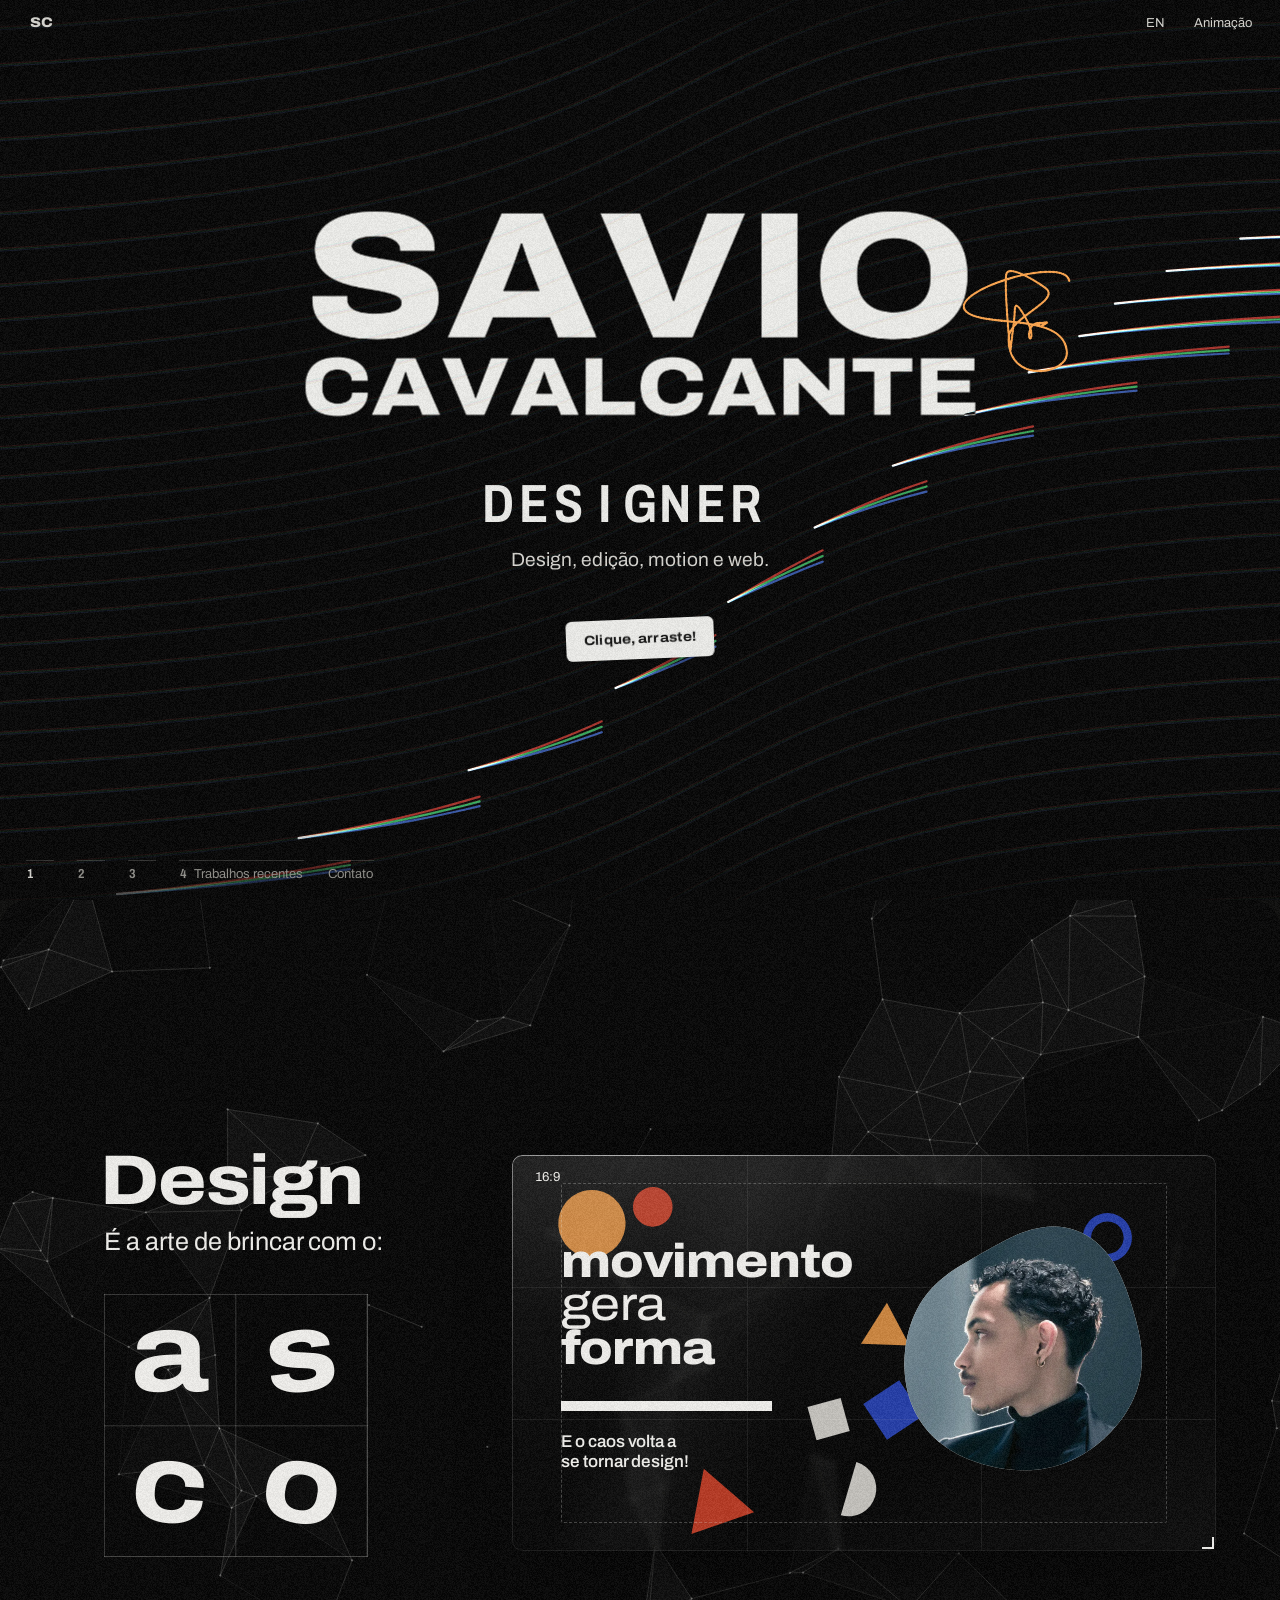
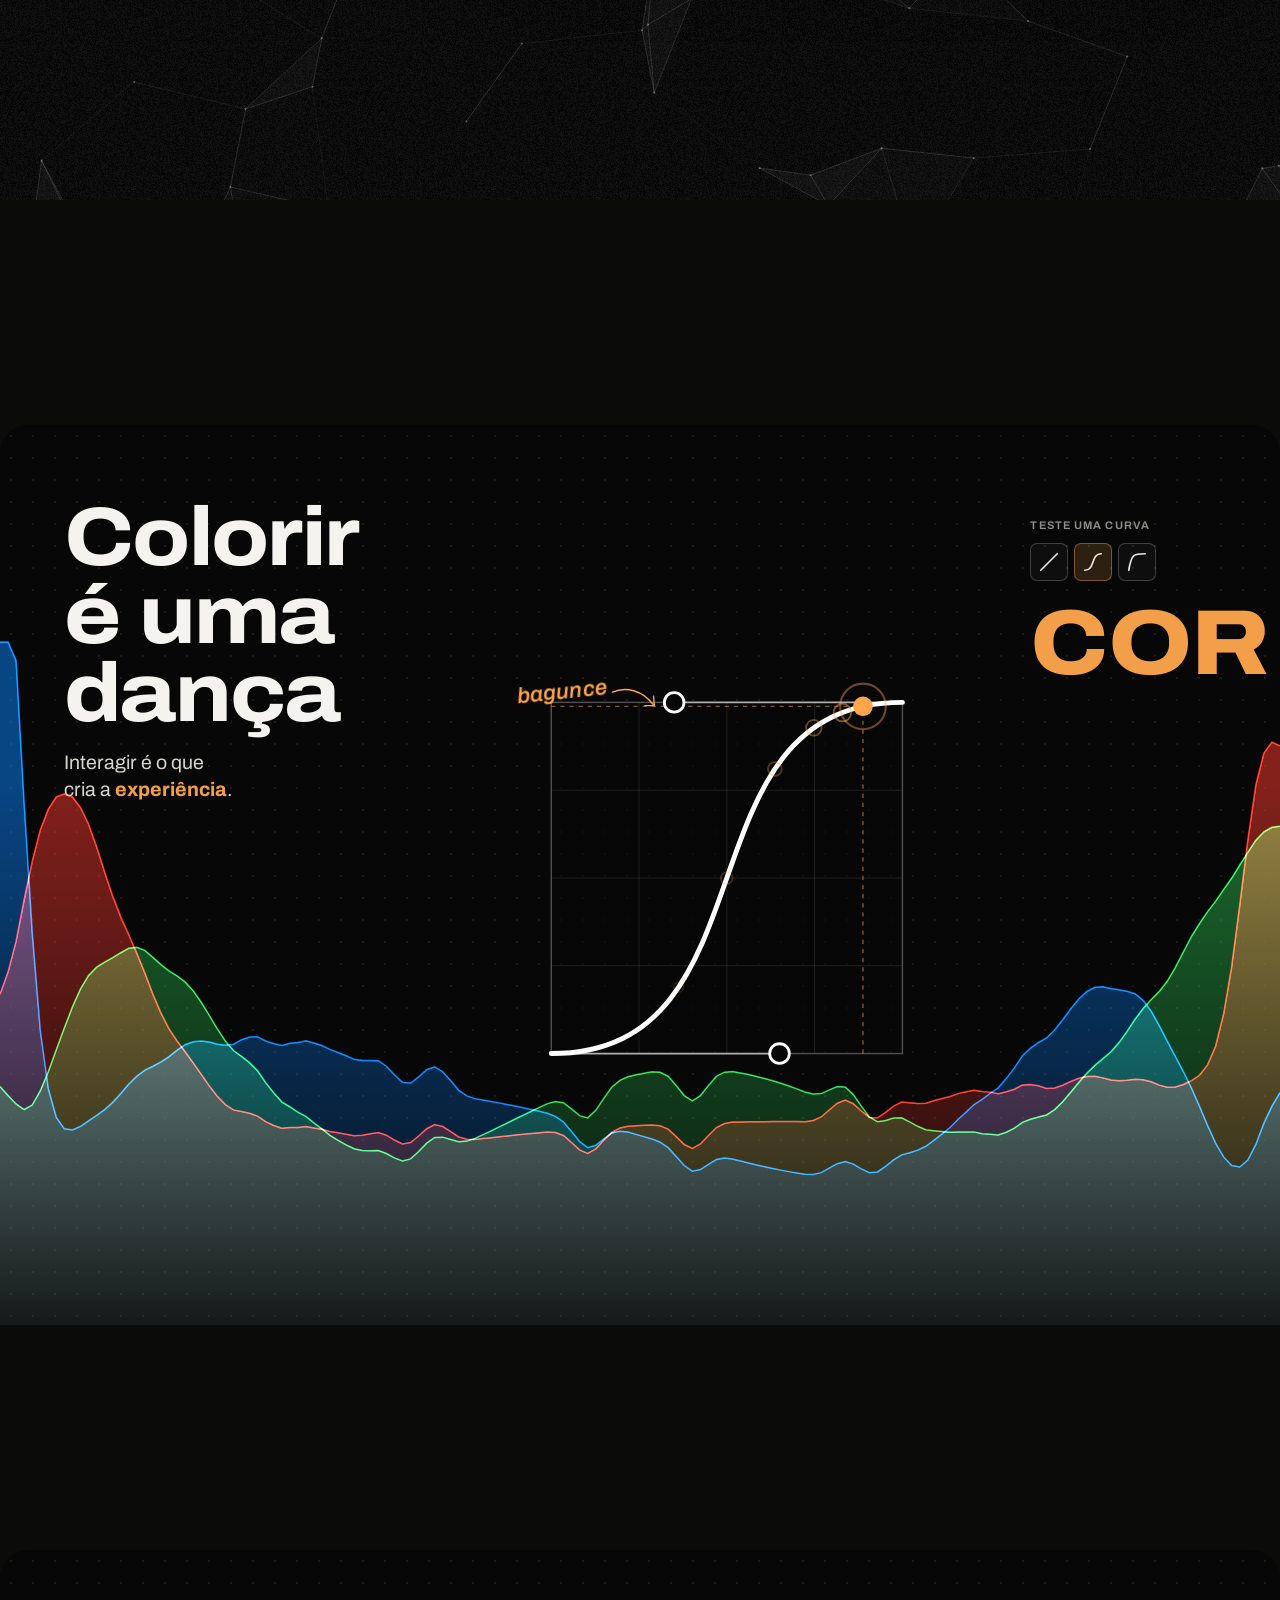
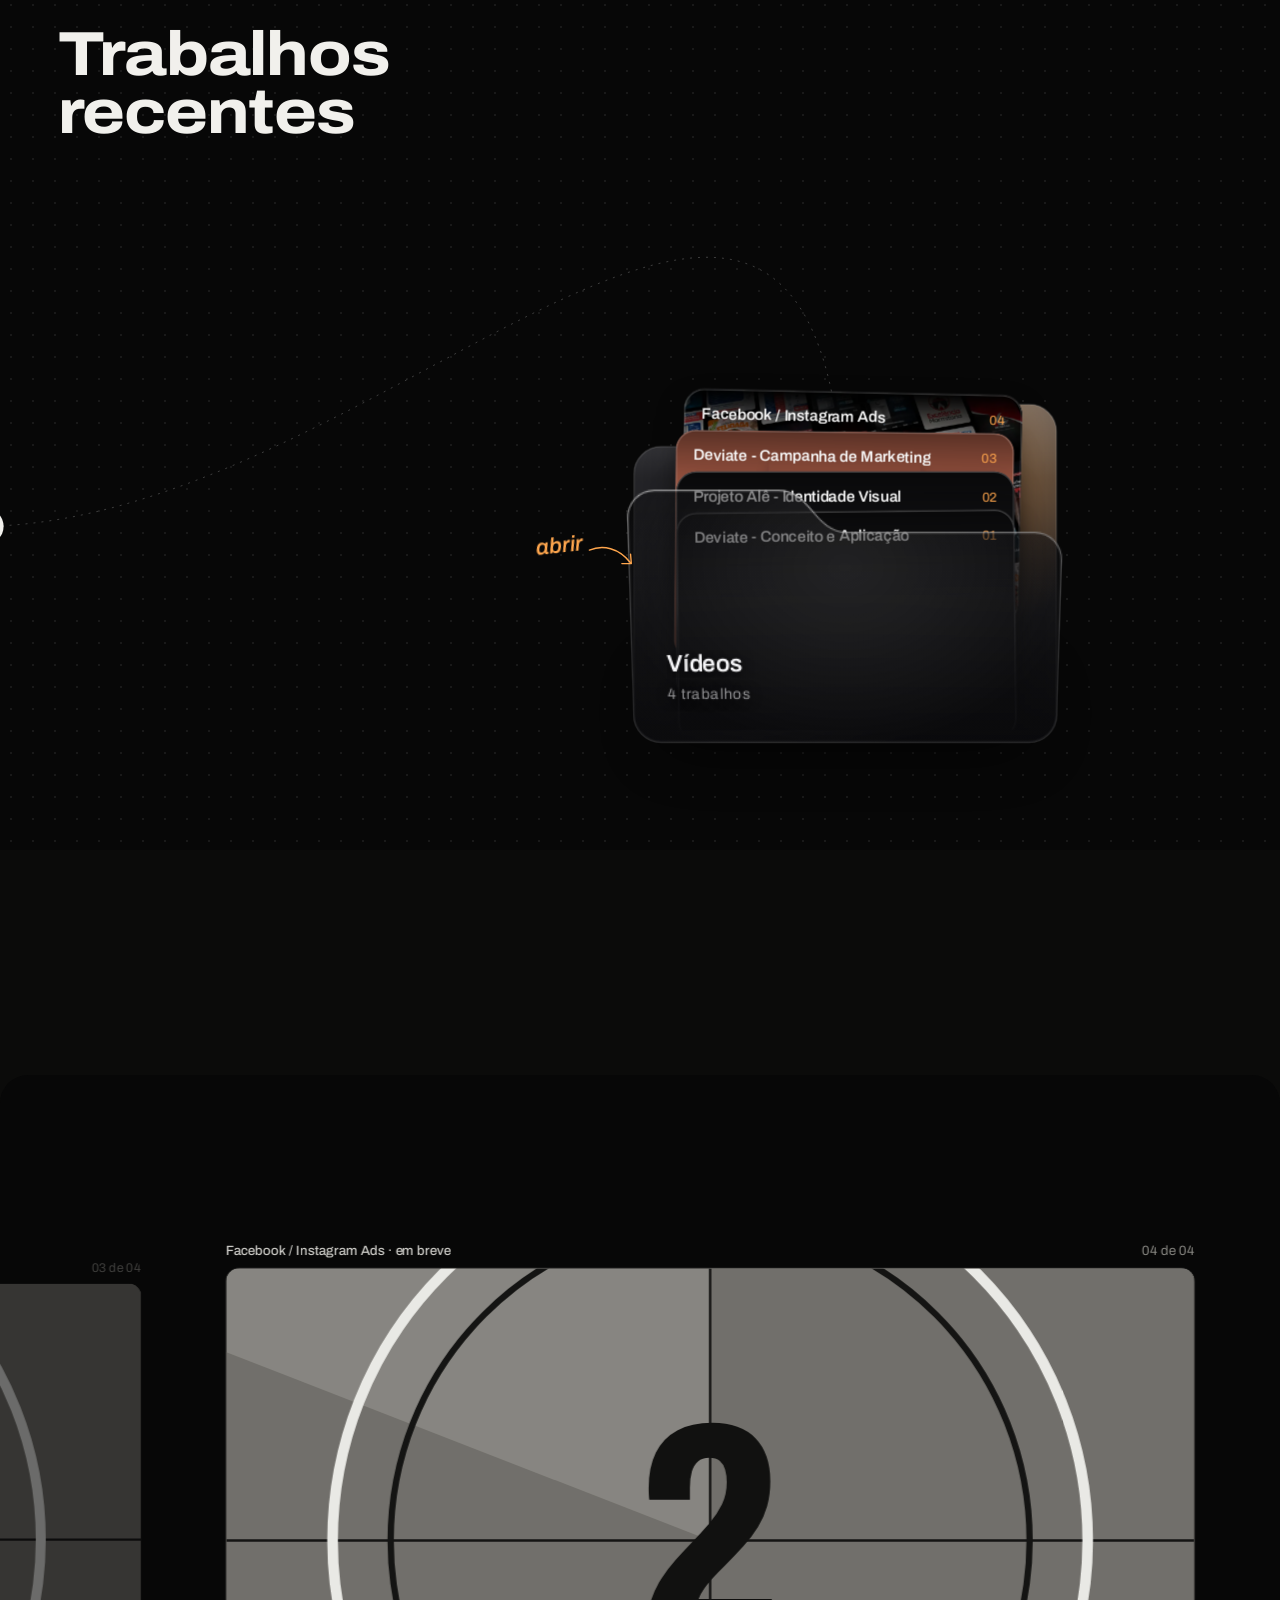
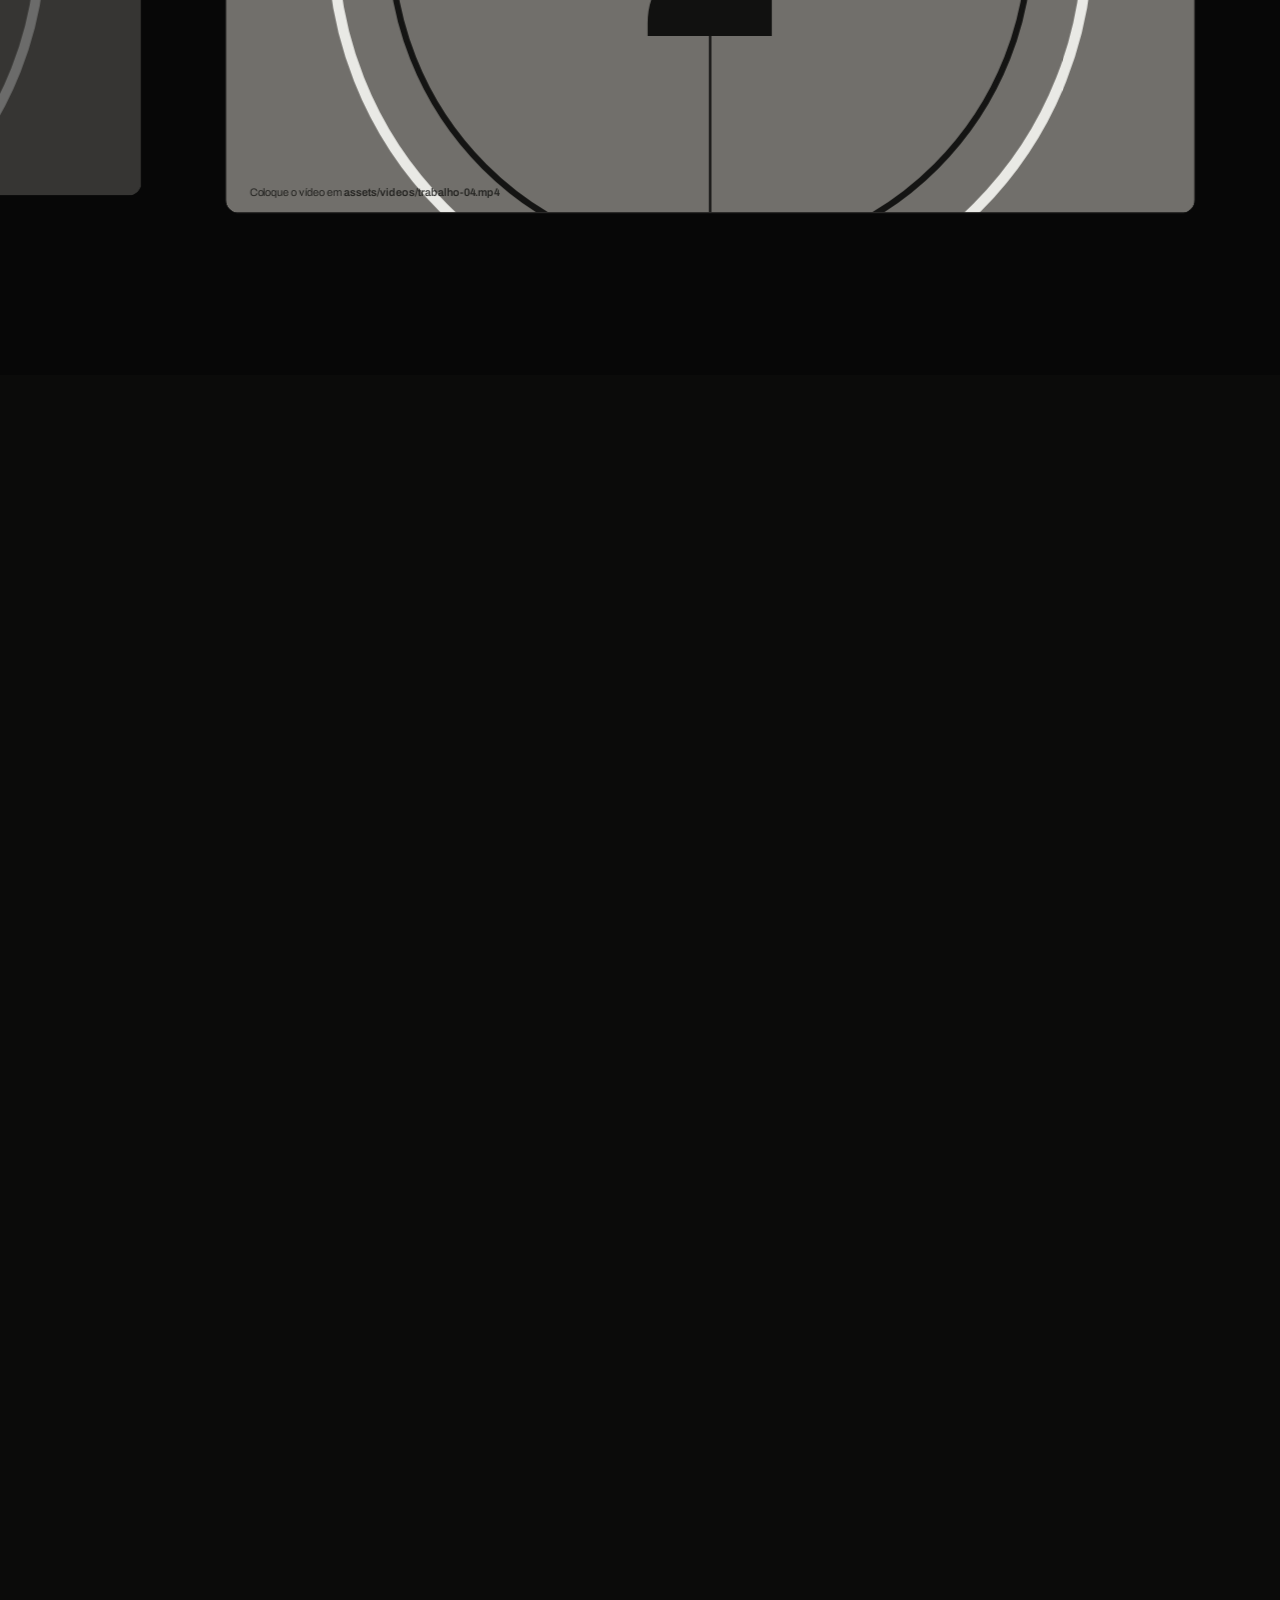
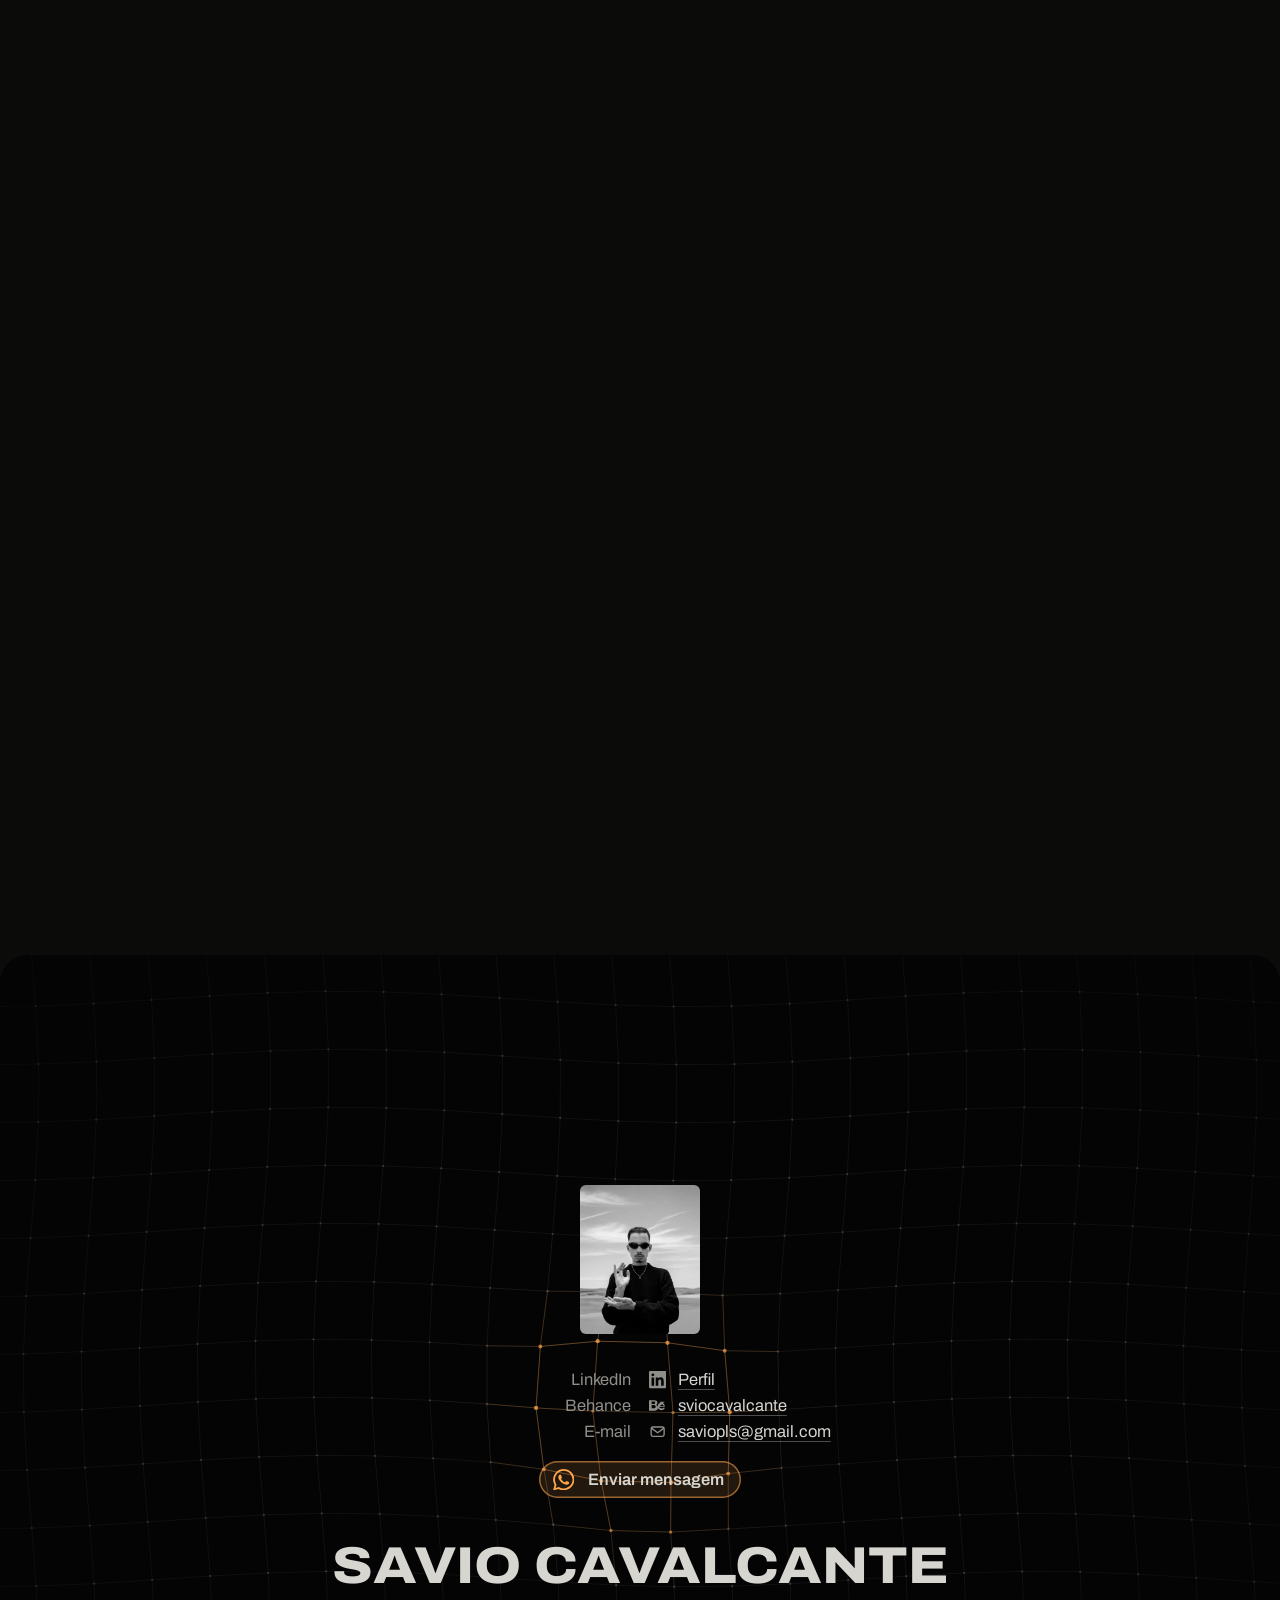
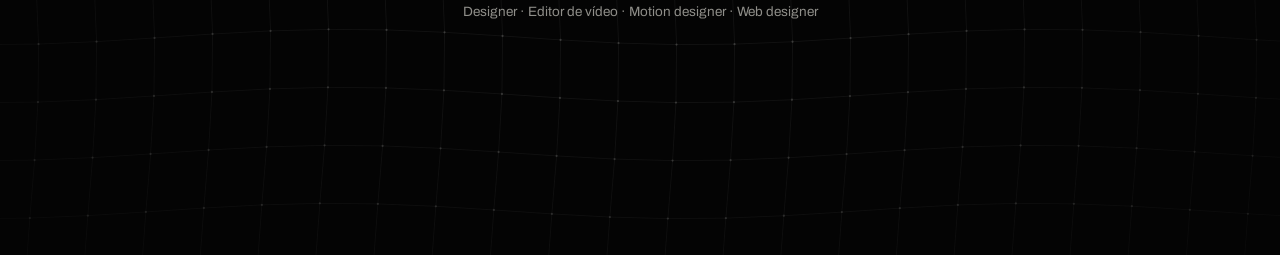
==== commit 55cd7443: "Versão 1: cordas mais suaves no cursor, cantos cobertos, retrato com borda lisa Co-Authored-By: Clau" ====
--- a/v1-contagem/index.html
+++ b/v1-contagem/index.html
@@ -65,7 +65,7 @@
             <span class="m-safe" aria-hidden="true"></span>
             <span class="m-third m-third--v1" aria-hidden="true"></span><span class="m-third m-third--v2" aria-hidden="true"></span>
             <span class="m-third m-third--h1" aria-hidden="true"></span><span class="m-third m-third--h2" aria-hidden="true"></span>
-            <svg class="m-blob" viewBox="-1 -1 2 2" aria-hidden="true" focusable="false"><defs><clipPath id="m-blob-clip"><path d=""/></clipPath></defs><path class="m-blob-fill" d=""/><image class="m-blob-img" clip-path="url(#m-blob-clip)" preserveAspectRatio="none"/></svg>
+            <svg class="m-blob" viewBox="-1 -1 2 2" aria-hidden="true" focusable="false"><defs><mask id="m-blob-clip" maskUnits="userSpaceOnUse" x="-2" y="-2" width="4" height="4"><path d=""/></mask></defs><path class="m-blob-fill" d=""/><image class="m-blob-img" mask="url(#m-blob-clip)" preserveAspectRatio="none"/></svg>
             <canvas class="m-shapes" aria-hidden="true"></canvas>
             <span class="m-bar" aria-hidden="true"></span>
             <span class="m-words" aria-hidden="true"></span>
@@ -123,7 +123,6 @@
             <button type="button" data-preset="linear" data-t-attr="aria-label:v1.curve.linear;title:v1.curve.linear"><svg class="preset-curve" viewBox="0 0 24 24" aria-hidden="true"><path d="M3 21C3 21 21 3 21 3"/></svg></button>
             <button type="button" data-preset="soft" data-t-attr="aria-label:v1.curve.soft;title:v1.curve.soft"><svg class="preset-curve" viewBox="0 0 24 24" aria-hidden="true"><path d="M3 21C14.7 21 9.3 3 21 3"/></svg></button>
             <button type="button" data-preset="out" data-t-attr="aria-label:v1.curve.out;title:v1.curve.out"><svg class="preset-curve" viewBox="0 0 24 24" aria-hidden="true"><path d="M3 21C5.9 3 8.4 3 21 3"/></svg></button>
-            <button type="button" data-preset="back" data-t-attr="aria-label:v1.curve.back;title:v1.curve.back"><svg class="preset-curve" viewBox="0 0 24 24" aria-hidden="true"><path d="M3 21C8.4 -2.4 13.8 3 21 3"/></svg></button>
           </div>
           <p class="cor" aria-hidden="true" data-t="v1.play.cor">Cor</p>
         </div>
--- a/v1-contagem/v1.css
+++ b/v1-contagem/v1.css
@@ -290,8 +290,7 @@
    Aqui a tinta é clara, então --ink e as irmãs trocam de valor. */
 .frame--design {
   --ink: #f1f0ec; --ink-2: #aeada8; --ink-3: #8f8e89;
-  /* a mesma grade de pontos da pasta dos trabalhos, por baixo da malha */
-  background: #050505 radial-gradient(rgba(255, 255, 255, 0.075) 1px, transparent 1.5px) 0 0 / 22px 22px;
+  background: #050505;
 }
 .frame--design {
   display: grid;
@@ -397,6 +396,8 @@
 .m-third--h1 { top: 33.333%; } .m-third--h2 { top: 66.666%; }
 .m-blob { overflow: visible; max-width: none; }
 .m-blob path { fill: var(--ink); }
+/* a foto é recortada por máscara, não por clipPath: a máscara sai com a borda suavizada */
+.m-blob mask path { fill: #fff; }
 .m-blob-img { opacity: 0; transition: opacity 600ms var(--ease-out); }
 .m-blob-img.is-ready { opacity: 1; }
 .monitor > .m-shapes { left: 0; top: 0; width: 100%; height: 100%; max-width: none; pointer-events: none; }
@@ -635,7 +636,8 @@
 /* ---------- 4 · Interação: a curva comanda o fundo ----------
    O editor tem o tamanho de antes; o quadro inteiro atrás dele é o fundo que a curva desenha. */
 
-.frame--play { background: #070707; color: var(--room-text); }
+/* a mesma grade de pontos da pasta dos trabalhos, por baixo dos canais */
+.frame--play { background: #070707 radial-gradient(rgba(255, 255, 255, 0.075) 1px, transparent 1.5px) 0 0 / 22px 22px; color: var(--room-text); }
 .frame--play {
   display: grid;
   grid-template-columns: minmax(0, 28cqw) auto minmax(0, 1fr);
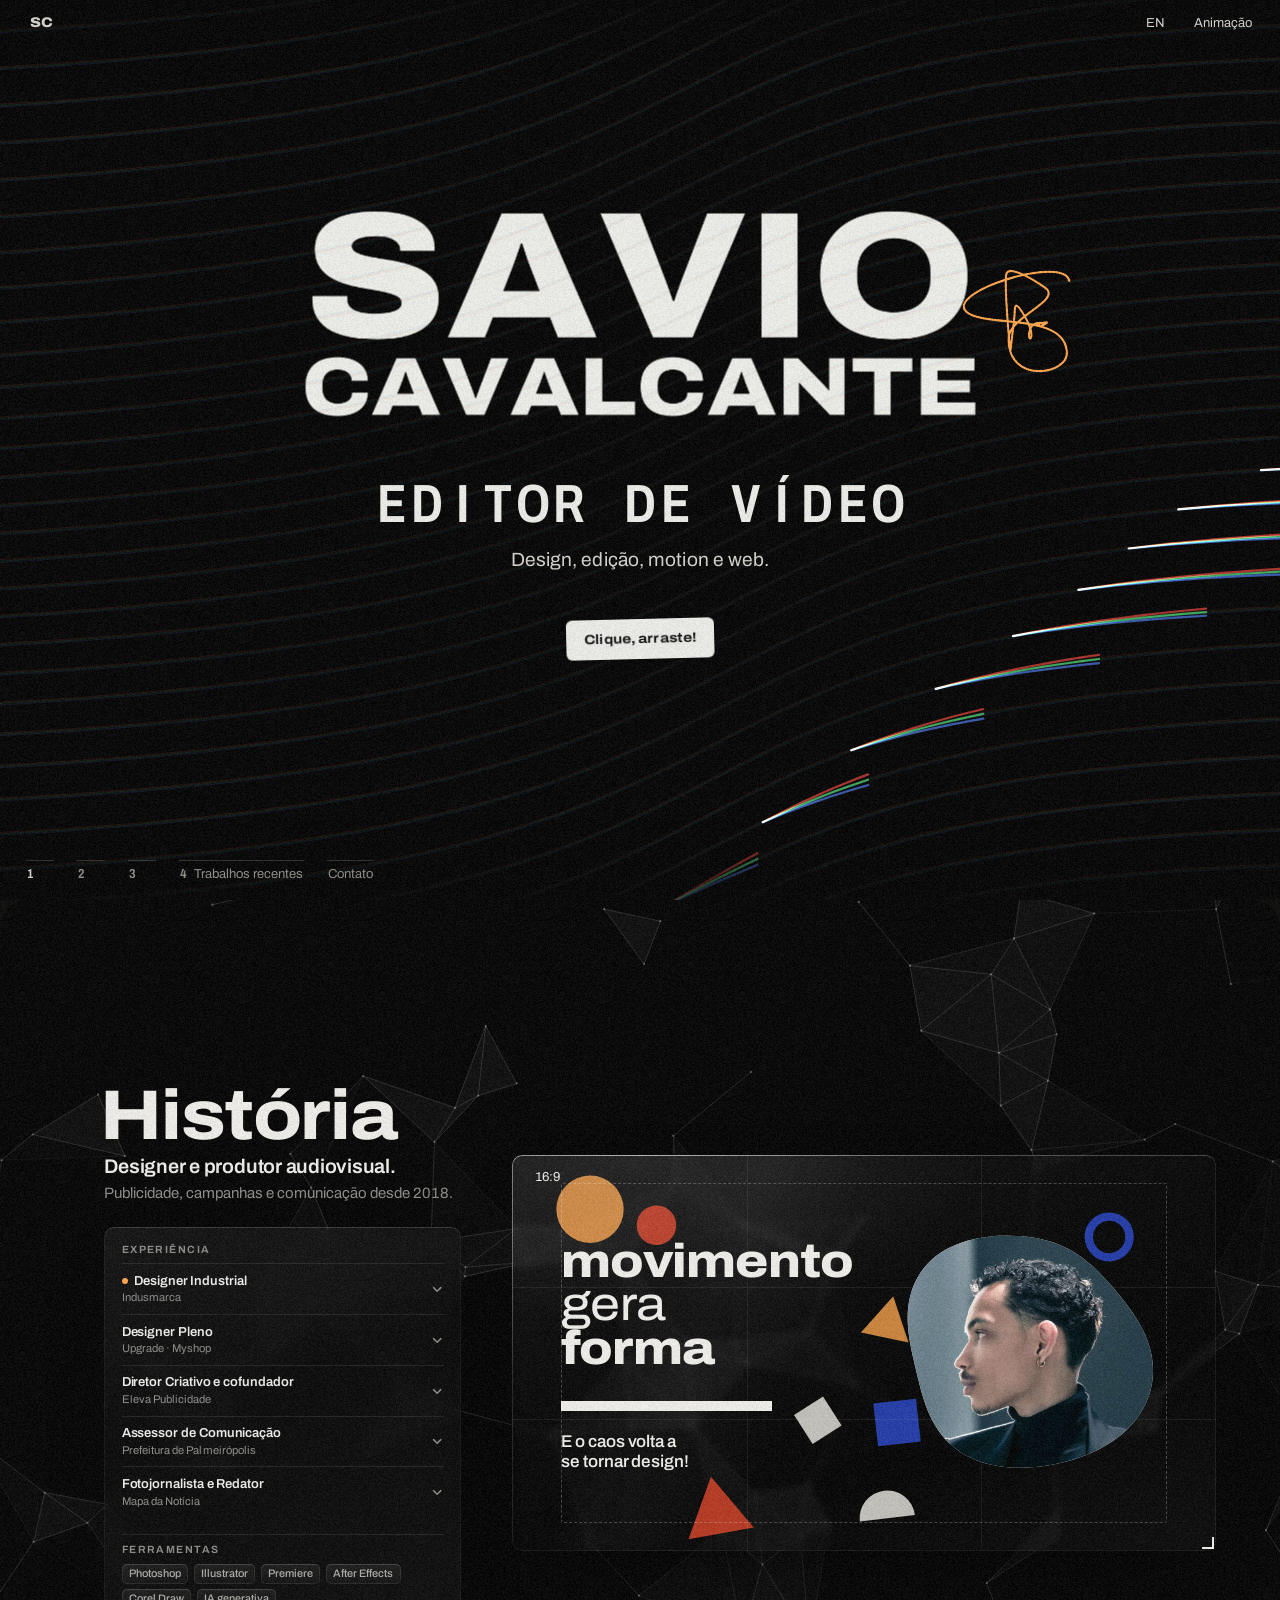
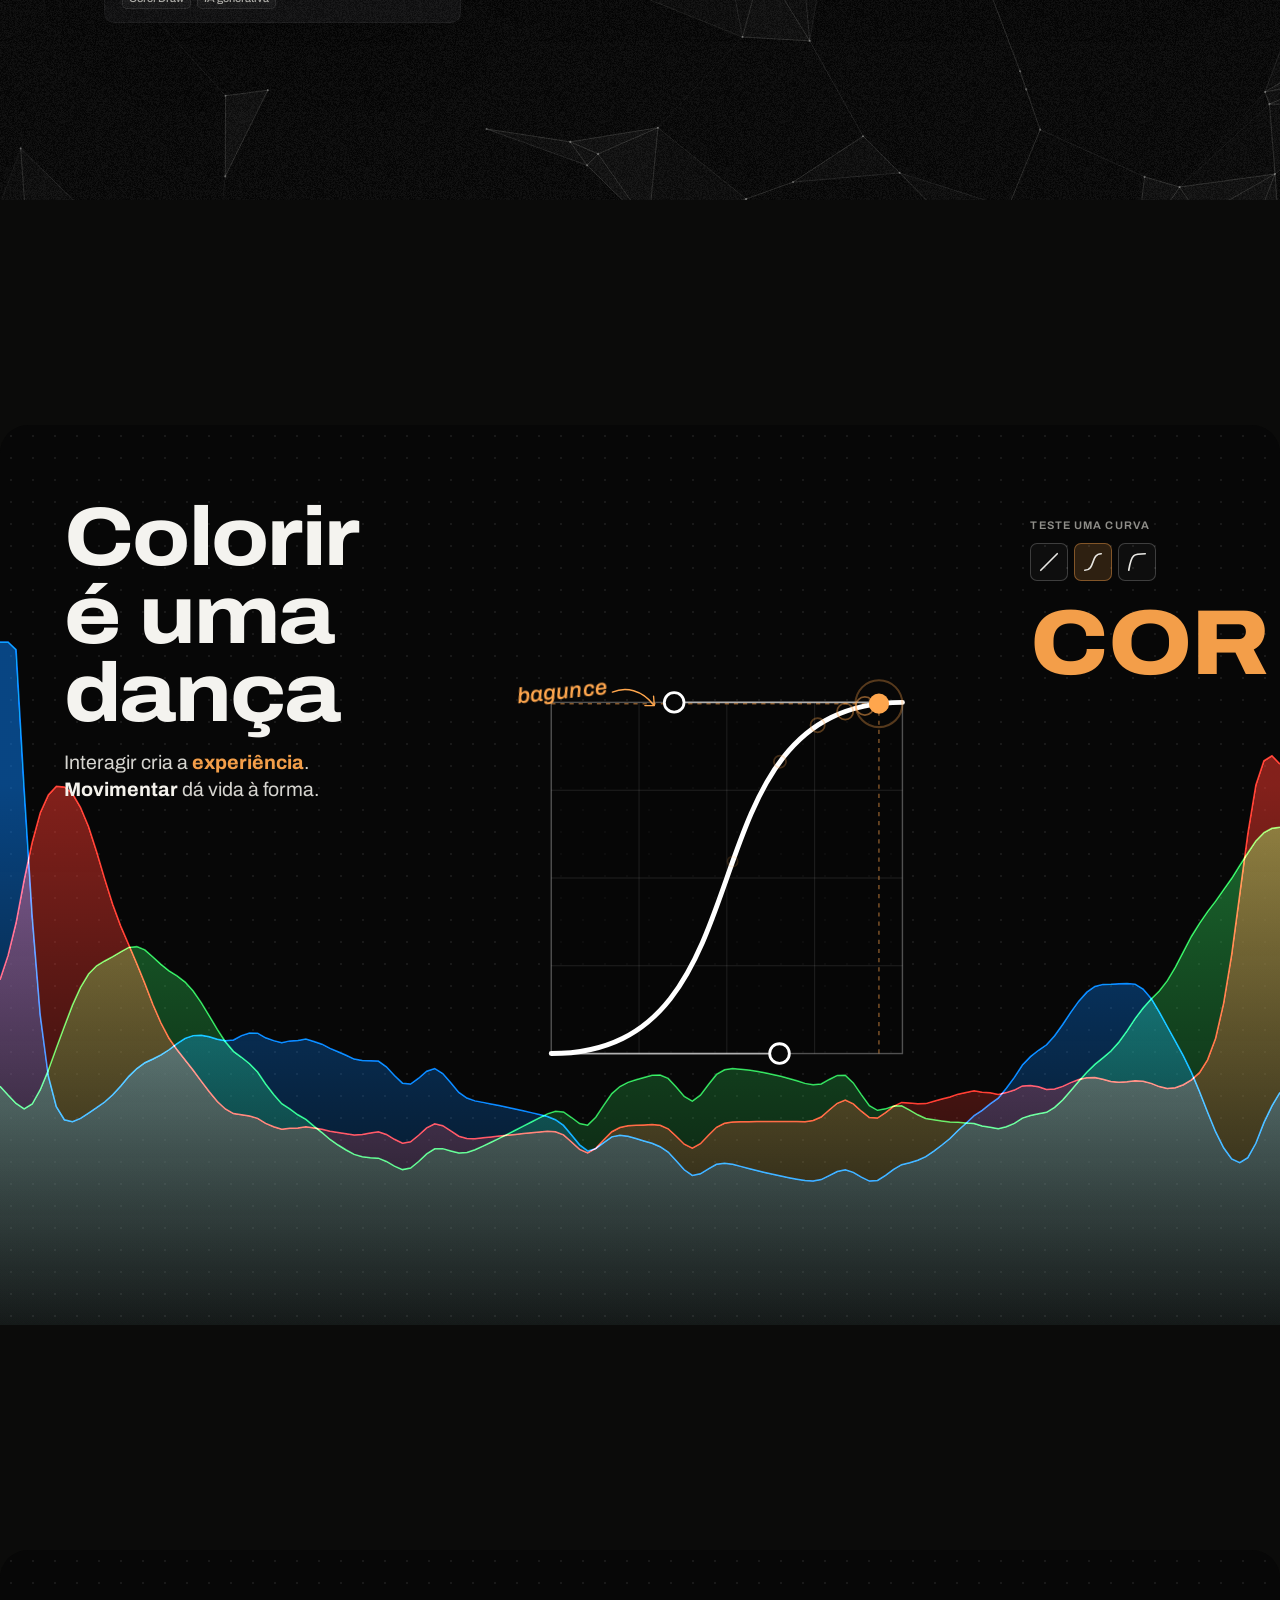
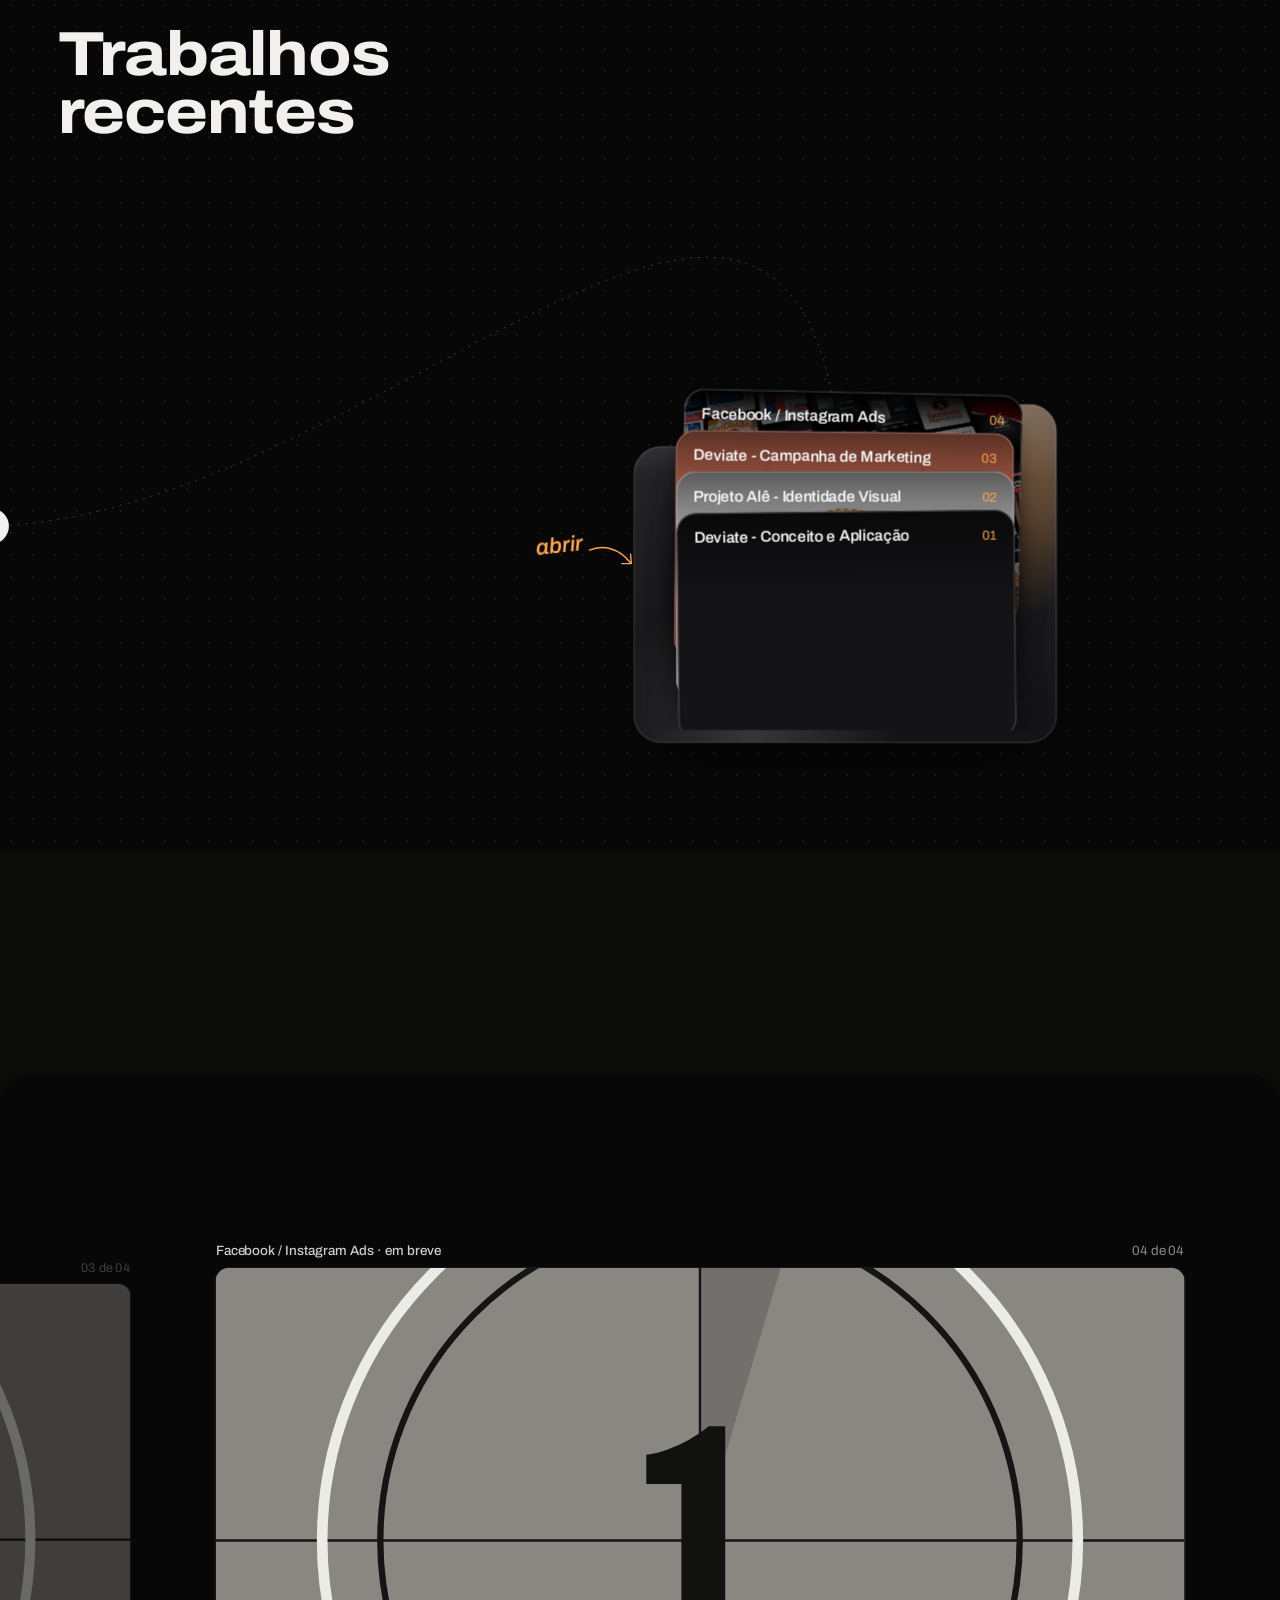
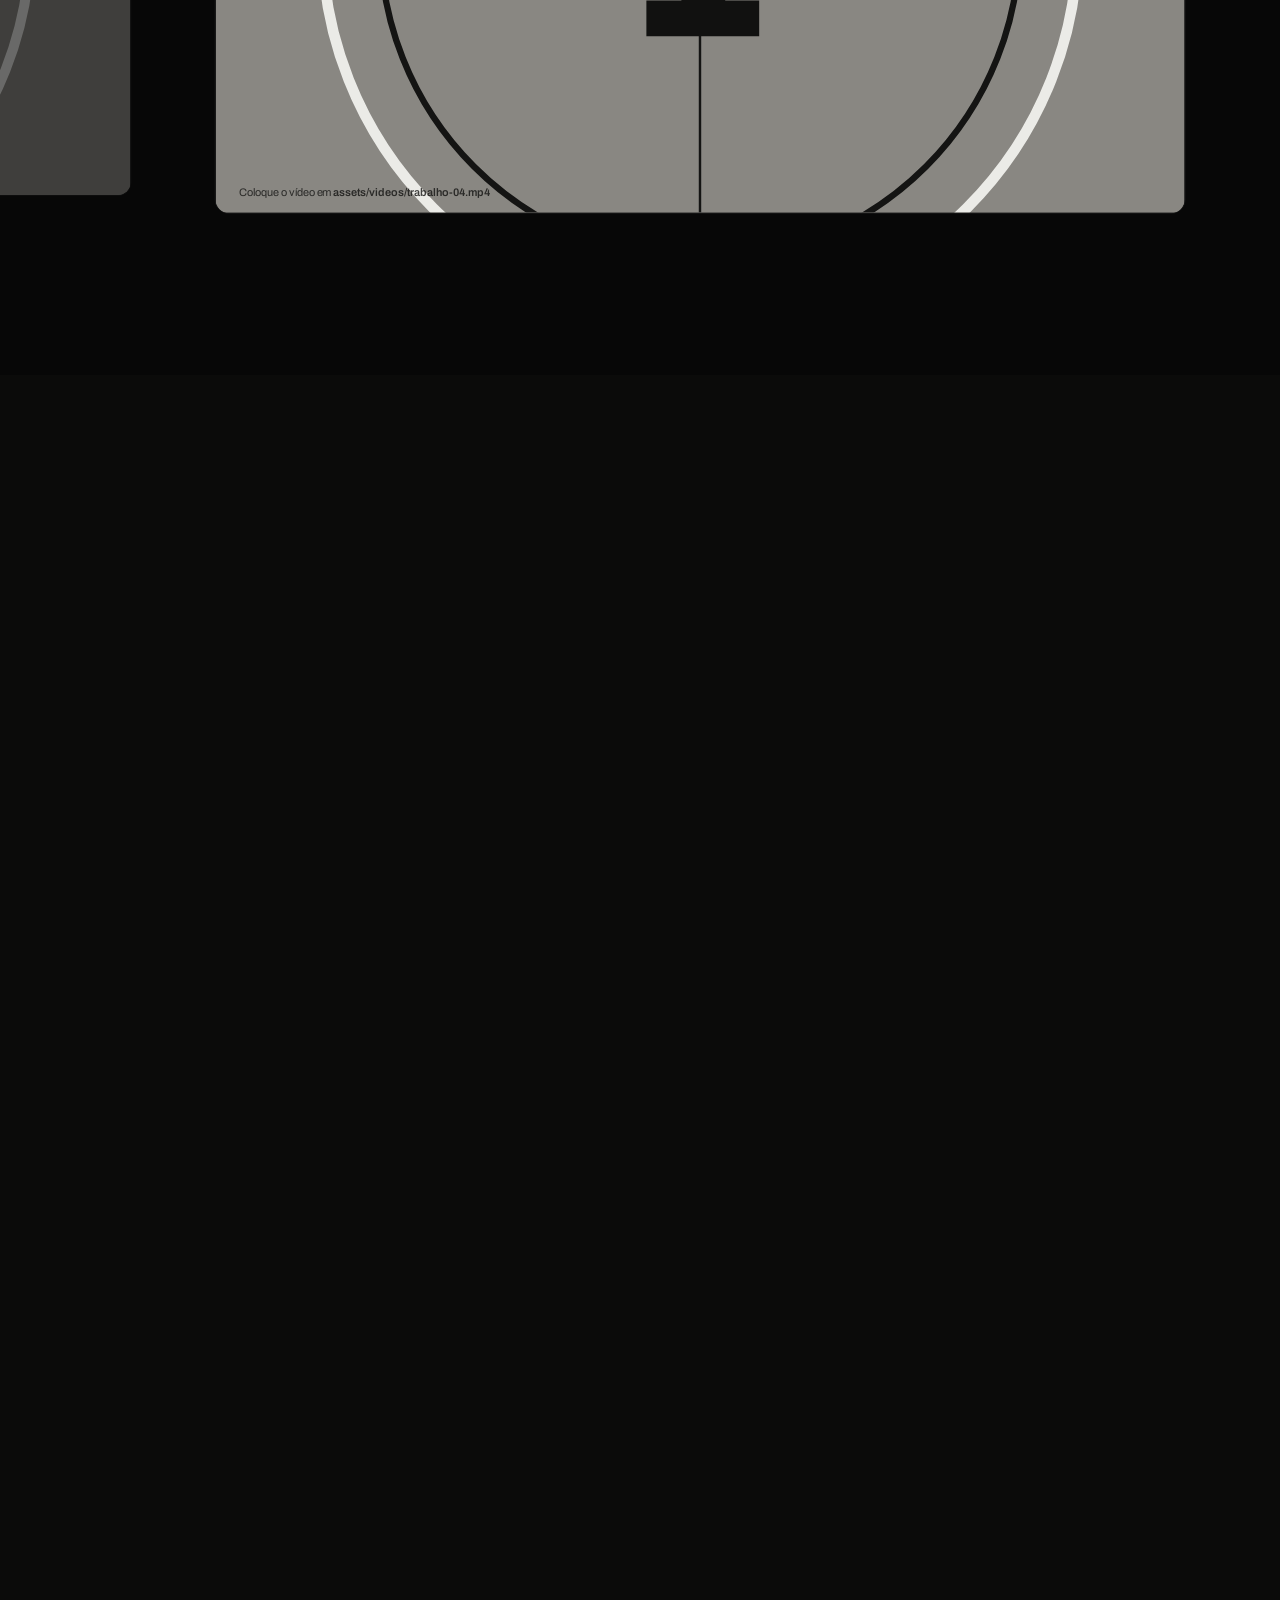
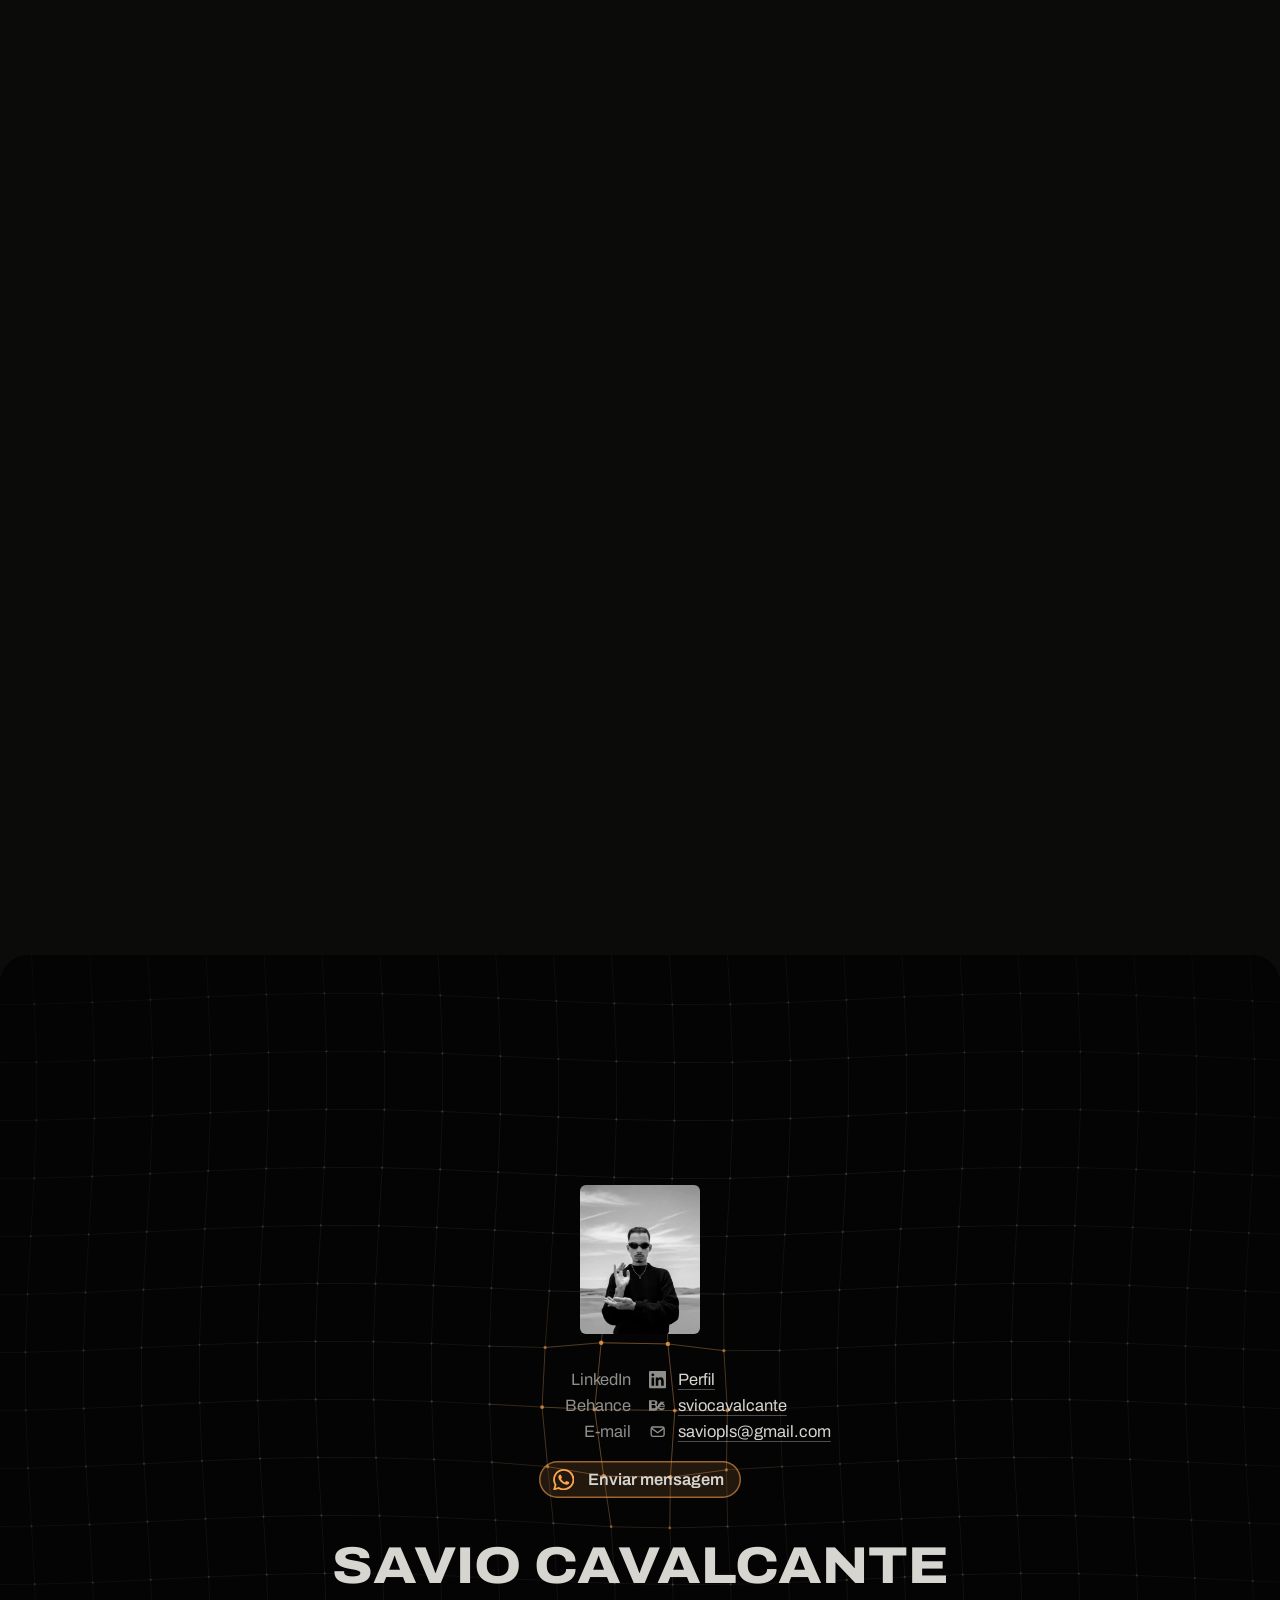
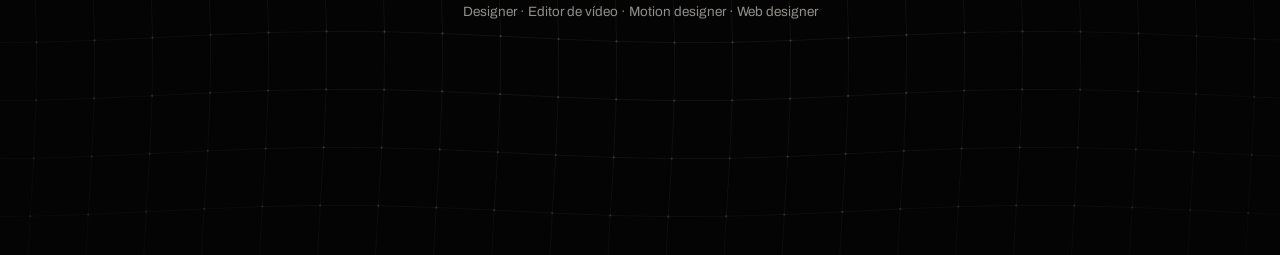
==== commit c04b47f5: "Versão 1: História com painel de experiência; nova frase na Interação Co-Authored-By: Claude Opus 5." ====
--- a/v1-contagem/index.html
+++ b/v1-contagem/index.html
@@ -56,9 +56,18 @@
       <div class="frame frame--design">
         <canvas class="lattice" aria-hidden="true"></canvas>
         <div class="design-copy">
-          <h2 class="chapter-title" id="t-design" data-t="v1.design.title">Design</h2>
-          <p class="chapter-line design-claim" data-t="v1.design.claim">A arte de brincar com o:</p>
-          <button type="button" class="caos" data-caos aria-pressed="false"></button>
+          <h2 class="chapter-title" id="t-design" data-t="v1.design.title">História</h2>
+          <p class="chapter-line design-claim"><strong class="design-lead" data-t="v1.about.lead">Designer e produtor audiovisual.</strong> <span data-t="v1.about.claim">Publicidade, campanhas e comunicação desde 2018.</span></p>
+          <div class="about" data-about>
+            <h3 class="about-label" data-t="v1.about.exp">Experiência</h3>
+            <ol class="about-list"></ol>
+            <div class="about-kit">
+              <div>
+                <h3 class="about-label" data-t="v1.about.tools">Ferramentas</h3>
+                <ul class="about-tools"></ul>
+              </div>
+            </div>
+          </div>
         </div>
         <div class="monitor-area">
           <div class="monitor">
@@ -85,7 +94,7 @@
         <canvas class="play-bg" aria-hidden="true"></canvas>
         <div class="play-copy">
           <h2 class="chapter-title" id="t-play" data-t="v1.play.title">Colorir é uma dança</h2>
-          <p class="chapter-line"><span data-t="v1.play.line">Interagir é o que cria a</span> <span class="exp" data-t="v1.play.exp">experiência</span>.</p>
+          <p class="chapter-line play-line"><span class="play-l"><span data-t="v1.play.line">Interagir cria a</span> <span class="exp" data-t="v1.play.exp">experiência</span>.</span><span class="play-l"><span class="mov" data-mov><span class="sr-only" data-t="v1.play.mov">Movimentar</span></span> <span data-t="v1.play.line2">dá vida à forma.</span></span></p>
         </div>
         <div class="graph-wrap">
           <svg class="graph" viewBox="-0.22 -0.32 1.44 1.64" role="group" data-t-attr="aria-label:v1.play.graph">
--- a/v1-contagem/v1.css
+++ b/v1-contagem/v1.css
@@ -318,6 +318,122 @@
 
 /* "Design é o que dá forma ao… caos": a palavra é um quadrado de letras do tamanho do título */
 .design-claim { font-size: clamp(20px, min(2.2cqw, 4.4cqh), 32px); line-height: 1.25; margin-top: 0.45em; }
+.design-copy:has(.about) .design-claim {
+  font-size: clamp(14px, min(1.3cqw, 2.6cqh), 17.5px); line-height: 1.45; max-width: 26em; color: var(--ink-3);
+  max-height: 7em; overflow: hidden;
+  transition: max-height 520ms var(--ease-out), opacity 300ms var(--ease-out), margin-top 520ms var(--ease-out);
+}
+/* com um cargo aberto, a frase de apresentação recolhe junto com as ferramentas: o cargo ganha o espaço */
+.design-copy:has(.about.has-open) .design-claim { max-height: 0; opacity: 0; margin-top: 0; }
+/* a frase em dois tons: o que ele é em destaque, numa linha só, e o contexto mais baixo embaixo */
+.design-lead {
+  display: block; margin-bottom: 0.2em;
+  font-size: 1.32em; font-weight: 620; line-height: 1.2; letter-spacing: -0.012em; color: var(--ink);
+}
+.design-copy:has(.about.is-instant) .design-claim { transition: none; }
+
+/* o painel de experiência: rótulos como o "Teste uma curva" da Interação, linhas finas entre
+   os cargos, o período em algarismos de mesma largura; o trabalho atual ganha o tungstênio */
+/* a placa: o mesmo vidro do quadro ao lado, um pouco mais escuro, para o texto não brigar com a malha */
+.about {
+  --pd: clamp(14px, 1.5cqw, 22px);
+  position: relative; margin-top: clamp(14px, 3cqh, 30px); max-width: 30em;
+  padding: calc(var(--pd) * 0.85) var(--pd) calc(var(--pd) * 0.7);
+  font-size: clamp(13px, min(1.08cqw, 2.1cqh), 15.5px);
+  border-radius: 10px;
+  background:
+    linear-gradient(160deg, rgba(255, 255, 255, 0.06) 0%, rgba(255, 255, 255, 0.015) 42%, rgba(255, 255, 255, 0.03) 100%),
+    rgba(9, 9, 10, 0.62);
+  -webkit-backdrop-filter: blur(6px) saturate(140%);
+  backdrop-filter: blur(6px) saturate(140%);
+  box-shadow:
+    inset 0 1px 0 rgba(255, 255, 255, 0.12),
+    inset 0 0 0 1px rgba(255, 255, 255, 0.05),
+    0 30px 60px -30px rgba(0, 0, 0, 0.9);
+}
+.about-label {
+  font-size: 10.5px; font-weight: 640; letter-spacing: 0.14em; text-transform: uppercase; color: var(--ink-3);
+  margin-bottom: 0.6em;
+}
+.about-list { list-style: none; margin: 0 0 clamp(10px, 2.2cqh, 20px); padding: 0; transition: margin-bottom 520ms var(--ease-out); }
+.about.has-open .about-list { margin-bottom: 0; }
+.about-list > li { border-top: 1px solid rgba(241, 240, 236, 0.1); }
+.about-row {
+  position: relative; display: grid; grid-template-columns: minmax(0, 1fr) 1.2em; column-gap: 1em; align-items: center;
+  width: 100%; padding: 0.66em 0; text-align: left; color: inherit; font: inherit; cursor: pointer;
+}
+.about-row:focus-visible { outline: 1px solid var(--tungsten); outline-offset: 2px; border-radius: 3px; }
+.about-role { font-weight: 600; color: var(--ink); line-height: 1.25; letter-spacing: -0.005em; transition: color 250ms var(--ease-out); }
+.about-org { grid-column: 1; margin-top: 0.12em; font-size: 0.86em; color: var(--ink-3); line-height: 1.35; letter-spacing: 0.005em; }
+.is-open .about-role { color: #fff; }
+/* o trabalho atual: um ponto de tungstênio antes do cargo */
+.is-now .about-role::before {
+  content: ''; display: inline-block; width: 6px; height: 6px; margin: 0 0.5em 0.12em 0; border-radius: 50%;
+  background: var(--tungsten); vertical-align: middle;
+}
+.about-mark { grid-column: 2; grid-row: 1 / span 2; justify-self: end; width: 0.95em; height: 0.95em; color: var(--ink-3); transition: color 250ms var(--ease-out), transform 420ms var(--ease-out); }
+.about-mark svg { display: block; width: 100%; height: 100%; fill: none; stroke: currentColor; stroke-width: 1.4; stroke-linecap: round; stroke-linejoin: round; }
+.about-row:hover .about-mark { color: var(--ink); }
+.about-row:hover .about-role { color: #fff; }
+/* fechado aponta para baixo (v); aberto, para o lado (‹) */
+.is-open .about-row .about-mark { color: var(--tungsten); transform: rotate(90deg); }
+/* o que o cargo fazia: desce pela grade (0fr → 1fr) */
+.about-more { display: grid; grid-template-rows: 0fr; transition: grid-template-rows 520ms var(--ease-out); }
+.about-more-in { min-height: 0; overflow: hidden; }
+.is-open .about-more { grid-template-rows: 1fr; }
+.about-when, .about-text, .about-pie { opacity: 0; transform: translateY(-0.3em); transition: opacity 360ms var(--ease-out), transform 520ms var(--ease-out); }
+.is-open .about-when, .is-open .about-text, .is-open .about-pie { opacity: 1; transform: none; }
+.is-open .about-text { transition-delay: 60ms; }
+.is-open .about-pie { transition-delay: 120ms; }
+.about-when { margin: -0.1em 0 0.5em; font-size: 10.5px; font-weight: 640; color: var(--ink-3); font-variant-numeric: tabular-nums; letter-spacing: 0.12em; text-transform: uppercase; }
+.is-now .about-when { color: var(--tungsten); }
+.about-text { margin: 0 0 1em; font-size: 0.94em; color: var(--ink-2); line-height: 1.55; max-width: 46ch; }
+/* a pizza e a legenda lado a lado; as cores passaram no validador de paleta no fundo escuro */
+.about-pie {
+  --c0: #d6782c; --c1: #4a7ff0; --c2: #199e70;
+  display: grid; grid-template-columns: auto minmax(0, 1fr); align-items: center; column-gap: 1.1em;
+  margin: 0 0 0.9em;
+}
+.about-pie-chart { width: clamp(52px, 4.6em, 72px); height: auto; overflow: visible; }
+/* as cunhas: preenchidas, com um contorno da cor da placa que abre o respiro de 2px entre elas */
+.about-slice {
+  fill: var(--c0); stroke: #141415; stroke-width: 2px; stroke-linejoin: round; vector-effect: non-scaling-stroke;
+  transition: opacity 200ms var(--ease-out);
+}
+.about-slice[data-k="1"] { fill: var(--c1); }
+.about-slice[data-k="2"] { fill: var(--c2); }
+.about-pie-legend { list-style: none; margin: 0; padding: 0; display: grid; gap: 0.18em; }
+.about-pie-item { display: grid; grid-template-columns: 0.62em minmax(0, 1fr) auto; align-items: center; column-gap: 0.55em; transition: opacity 200ms var(--ease-out); }
+.about-pie-sw { width: 0.62em; height: 0.62em; border-radius: 2px; background: var(--c0); }
+.about-pie-item[data-k="1"] .about-pie-sw { background: var(--c1); }
+.about-pie-item[data-k="2"] .about-pie-sw { background: var(--c2); }
+.about-pie-name { color: var(--ink-2); }
+.about-pie-val { color: var(--ink); font-variant-numeric: tabular-nums; font-weight: 600; }
+.about-pie-cap {
+  grid-column: 1 / -1; margin-bottom: 0.7em; padding-top: 0.8em; border-top: 1px solid rgba(241, 240, 236, 0.08);
+  font-size: 10.5px; font-weight: 640; letter-spacing: 0.14em; text-transform: uppercase; color: var(--ink-3);
+}
+/* destaque: passar por uma fatia ou pelo nome apaga as outras */
+.about-pie[data-hl="0"] [data-k]:not([data-k="0"]), .about-pie[data-hl="1"] [data-k]:not([data-k="1"]), .about-pie[data-hl="2"] [data-k]:not([data-k="2"]) { opacity: 0.32; }
+/* com um cargo aberto, as ferramentas recolhem */
+.about-kit { display: grid; grid-template-rows: 1fr; transition: grid-template-rows 520ms var(--ease-out), opacity 300ms var(--ease-out); }
+.about-kit > div { min-height: 0; overflow: hidden; }
+/* a linha e o respiro ficam dentro do que recolhe, para a placa fechar justa no último cargo */
+.about-kit .about-label { border-top: 1px solid rgba(241, 240, 236, 0.1); padding-top: 0.75em; }
+.about.has-open .about-kit { grid-template-rows: 0fr; opacity: 0; }
+.about.is-instant .about-more, .about.is-instant .about-kit, .about.is-instant .about-when, .about.is-instant .about-text, .about.is-instant .about-pie, .about.is-instant .about-mark, .about.is-instant .about-slice { transition: none; }
+/* as ferramentas: etiquetas com cara de botão, sem interação (sem hover, sem cursor de mão) */
+.about-tools { list-style: none; margin: 0; padding: 0 0 0.15em; display: flex; flex-wrap: wrap; gap: 0.4em; }
+.about-tools li {
+  padding: 0.3em 0.68em 0.32em; border-radius: 5px; white-space: nowrap;
+  font-size: 0.84em; font-weight: 520; line-height: 1.2; color: var(--ink-2);
+  background: linear-gradient(180deg, rgba(255, 255, 255, 0.07), rgba(255, 255, 255, 0.03));
+  box-shadow: inset 0 0 0 1px rgba(255, 255, 255, 0.09), inset 0 1px 0 rgba(255, 255, 255, 0.08);
+  cursor: default; user-select: none;
+}
+.about.is-in .about-list > li, .about.is-in .about-tools { animation: about-in 640ms var(--ease-out) both; animation-delay: calc(160ms + var(--i, 5) * 70ms); }
+@keyframes about-in { from { opacity: 0; transform: translateY(0.6em); } }
+.motion-off .about.is-in .about-list > li, .motion-off .about.is-in .about-tools { animation: none; }
 .caos {
   /* o tamanho final vem do script: a largura do título, limitada pela altura livre */
   --cell: 1.16em;
@@ -757,6 +873,19 @@
 .graph-guide { stroke: rgba(255, 166, 77, 0.5); stroke-width: 0.004; stroke-dasharray: 0.012 0.014; pointer-events: none; }
 /* "experiência": em destaque no subtítulo, com a cor e o corpo comandados pela curva */
 .exp { display: inline-block; font-weight: 720; color: var(--tungsten); transform-origin: 50% 85%; will-change: transform; }
+/* duas frases, uma por linha */
+.frame--play .play-line { max-width: 30ch; }
+.play-l { display: block; }
+/* "Movimentar": em destaque na tinta clara, com uma onda lenta que atravessa as letras.
+   Sobe pouco (um décimo da letra) e cada letra entra um instante depois da anterior */
+.mov { font-weight: 720; color: #f4f2ec; white-space: nowrap; }
+.mov-ch { display: inline-block; animation: mov-wave 2.6s cubic-bezier(0.45, 0, 0.55, 1) infinite; animation-delay: calc(var(--i) * 0.085s); }
+@keyframes mov-wave {
+  0%, 46%, 100% { transform: translateY(0) rotate(0deg); }
+  18% { transform: translateY(-0.11em) rotate(-2.5deg); }
+  32% { transform: translateY(0.02em) rotate(1deg); }
+}
+.motion-off .mov-ch { animation: none; }
 
 /* COR: a palavra pinta com a cor que a curva dá (o script escreve a cor) */
 .cor {
@@ -983,6 +1112,15 @@
   .chapter-line { font-size: 18px; }
   .design-claim { font-size: 20px; }
   .chapter-caption { display: none; }
+  /* no celular o painel encolhe para o quadro com a foto caber: os três cargos mais recentes,
+     sem a linha de ferramentas */
+  .design-copy:has(.about) .design-claim { font-size: 15px; max-width: 34ch; }
+  .about { margin-top: 2cqh; font-size: 13px; max-width: none; --pd: 14px; }
+  .about-list { margin-bottom: 0; }
+  .about-list > li:nth-child(n + 4), .about-kit { display: none; }
+  /* aberto um cargo, os outros saem da lista: tocar de novo nele traz a lista de volta */
+  .about.has-open .about-list > li:not(.is-open) { display: none; }
+  .about-row { padding: 0.5em 0; }
 
   .works-copy { left: 6cqw; right: 6cqw; top: calc(var(--mt) + 2.5cqh); max-width: none; }
   .frame--works .chapter-title { font-size: clamp(34px, 11cqw, 64px); }
@@ -1001,6 +1139,19 @@
 
   .work-ph-label span { display: block; }
   .lead { max-width: 26ch; }
+}
+
+/* telas baixas: o painel de experiência aperta o passo das linhas para o cargo aberto caber */
+@container (max-height: 680px) {
+  .about-row { padding: 0.36em 0; }
+  .about-text { margin-bottom: 0.5em; line-height: 1.4; }
+  .about-pie { margin-bottom: 0.6em; }
+  .about-pie-cap { margin-bottom: 0.4em; padding-top: 0.5em; }
+  .about { --pd: 11px; margin-top: 1.6cqh; }
+  .about-pie-chart { width: 46px; }
+  .about-pie-legend { gap: 0; }
+  .about-when { margin-bottom: 0.25em; }
+  .frame--design .chapter-title { font-size: clamp(34px, min(6.1cqw, 10.5cqh), 96px); }
 }
 
 @container (max-height: 420px) {
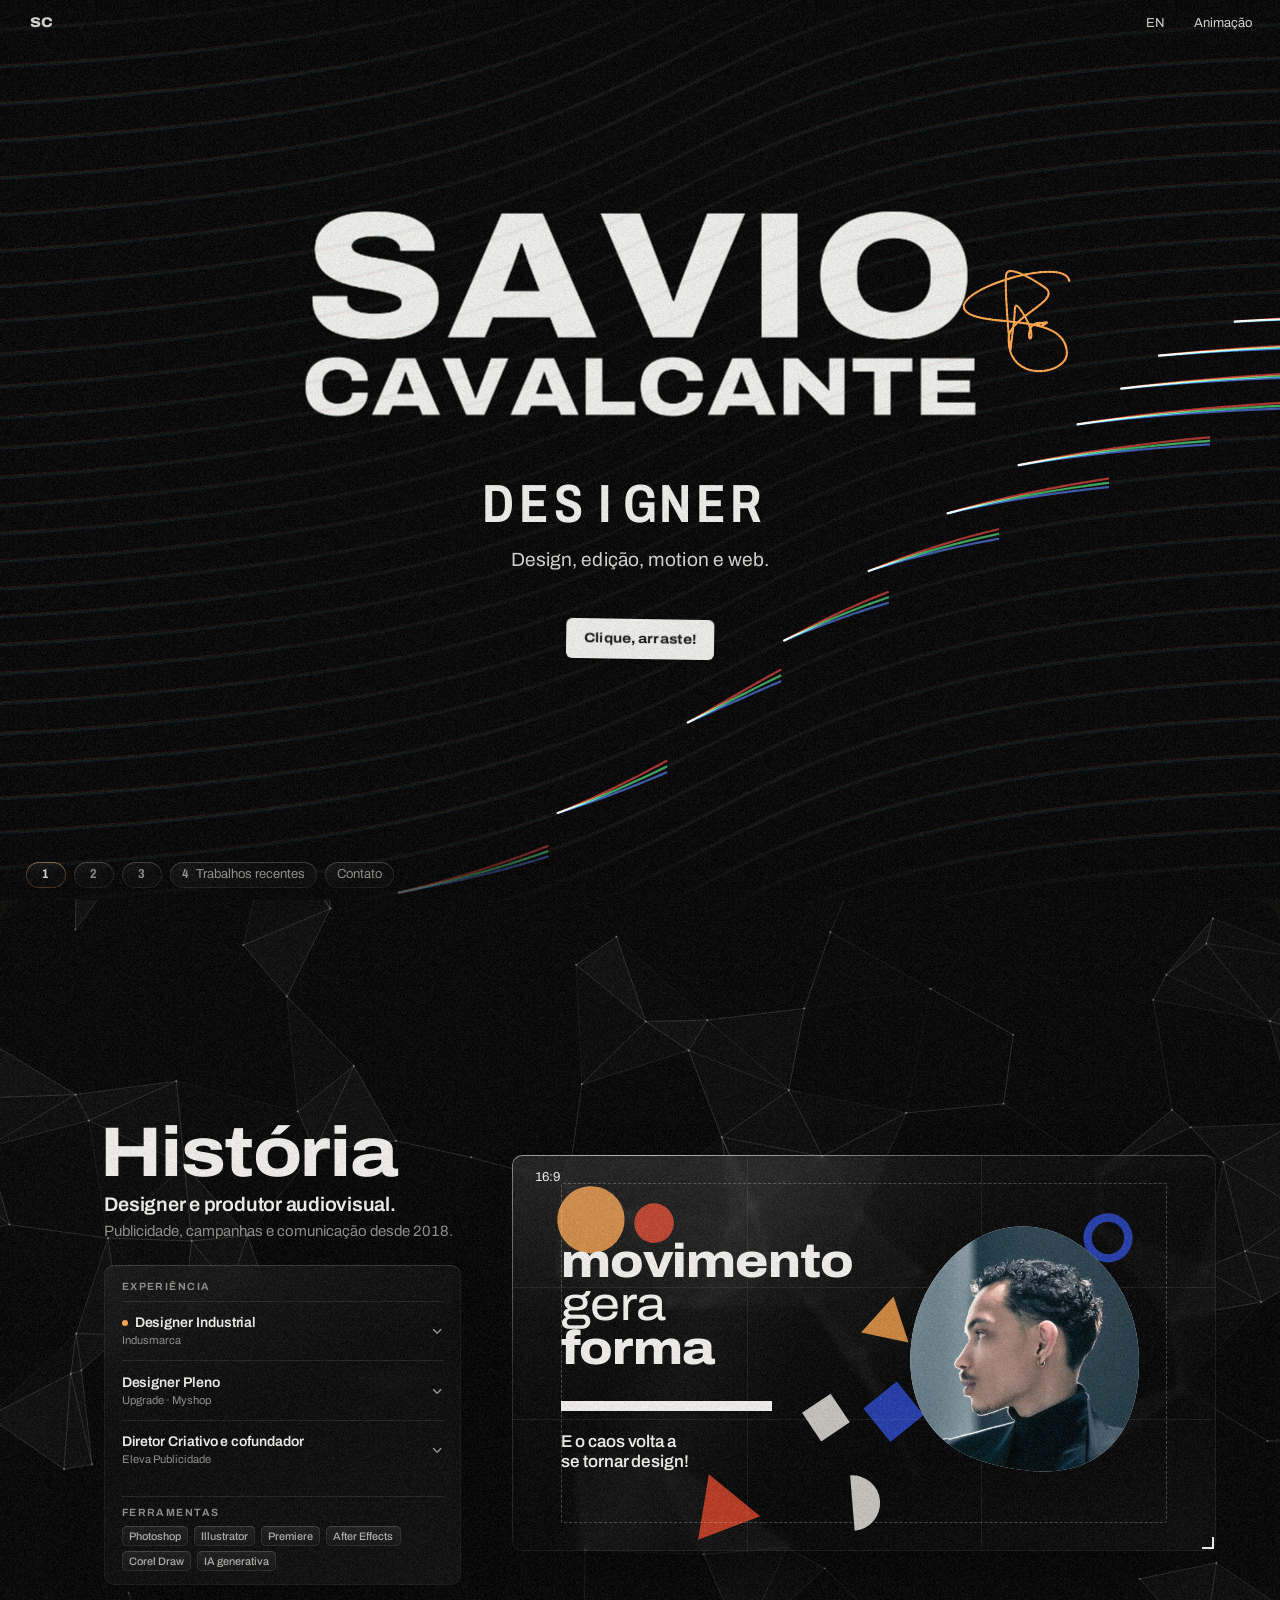
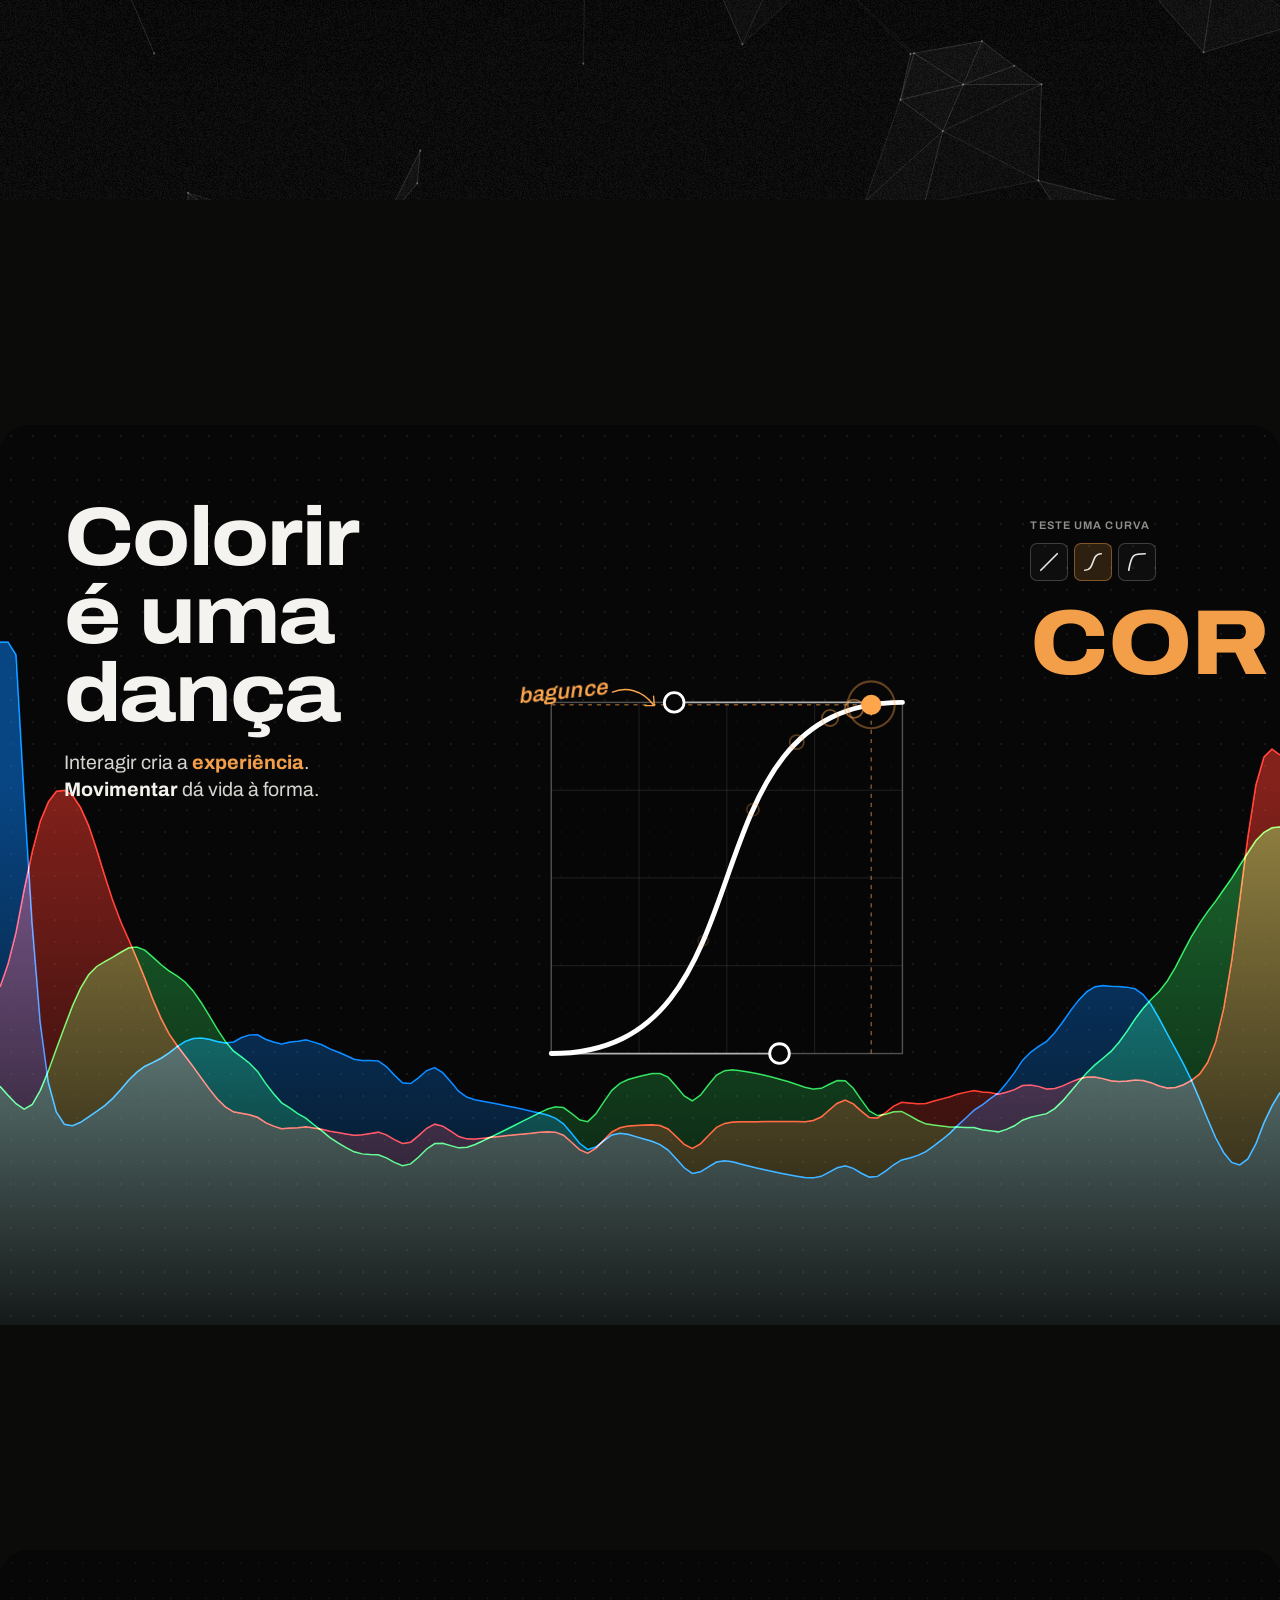
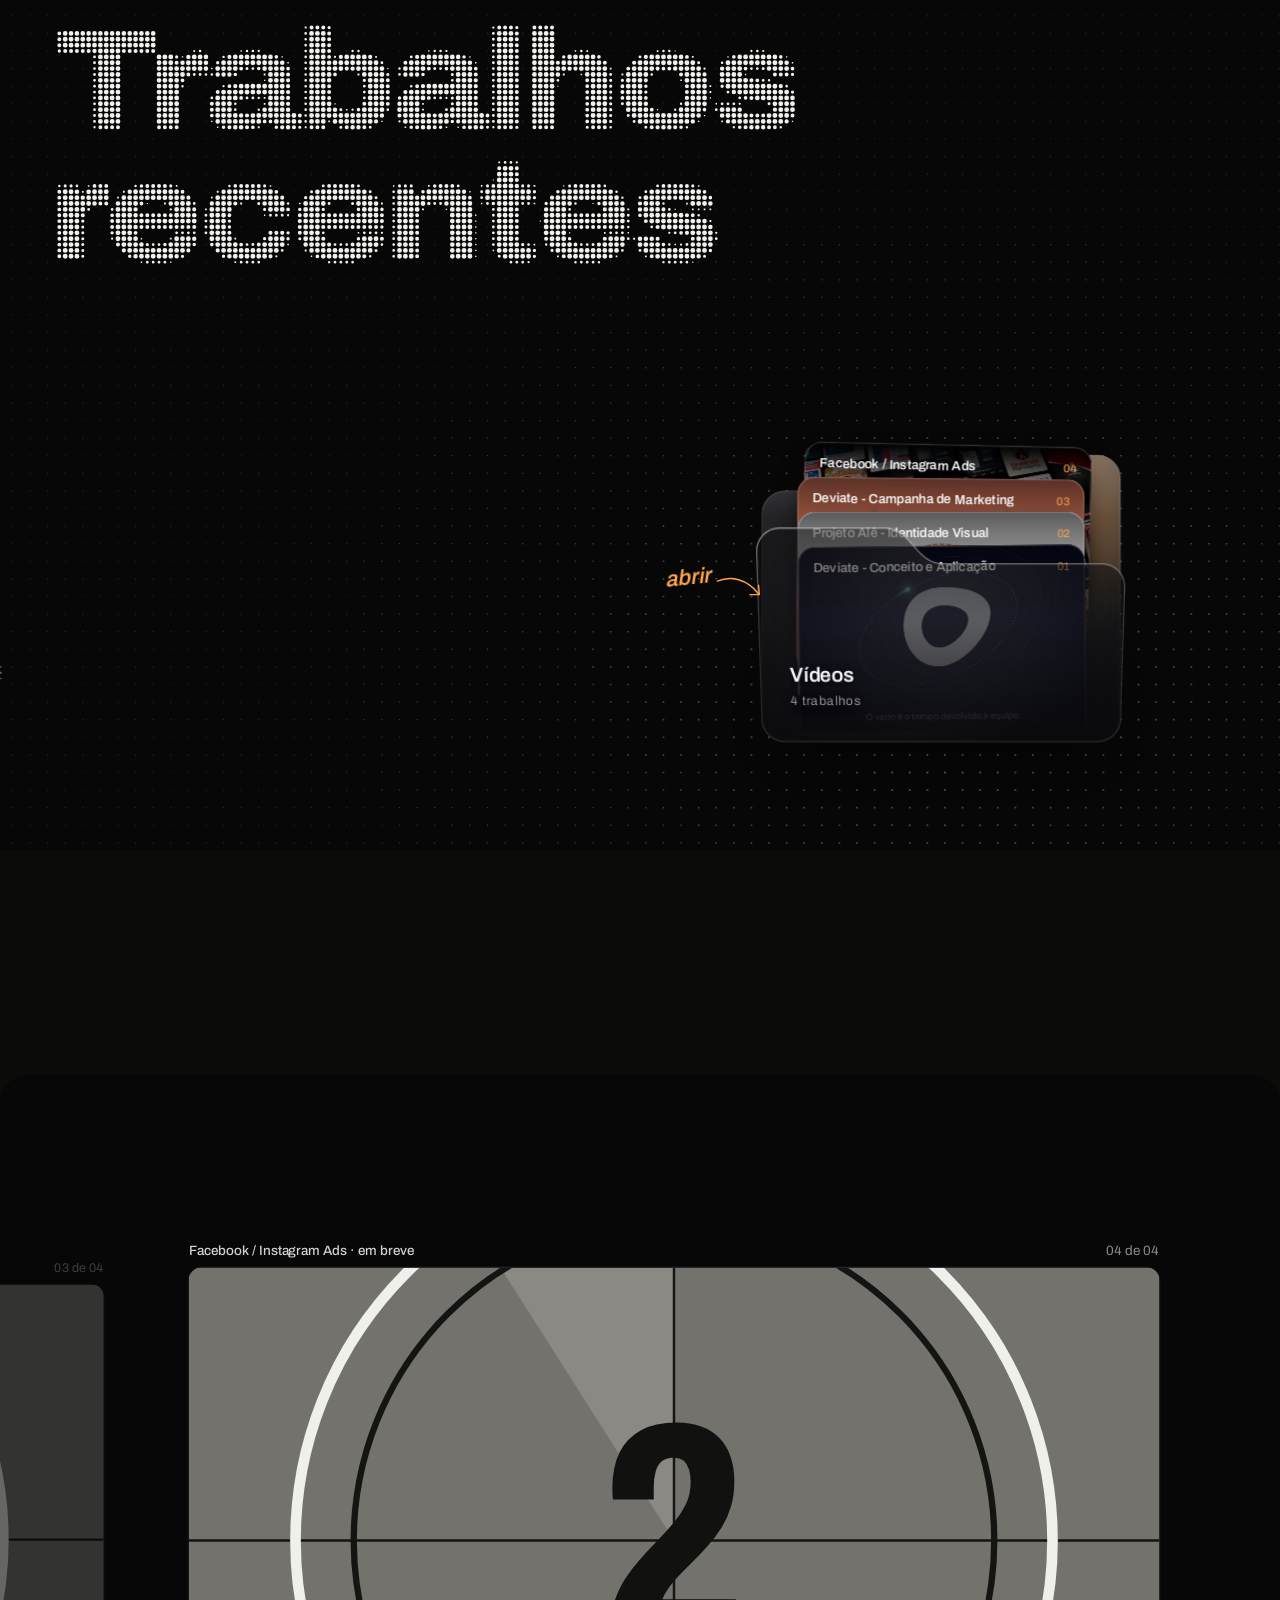
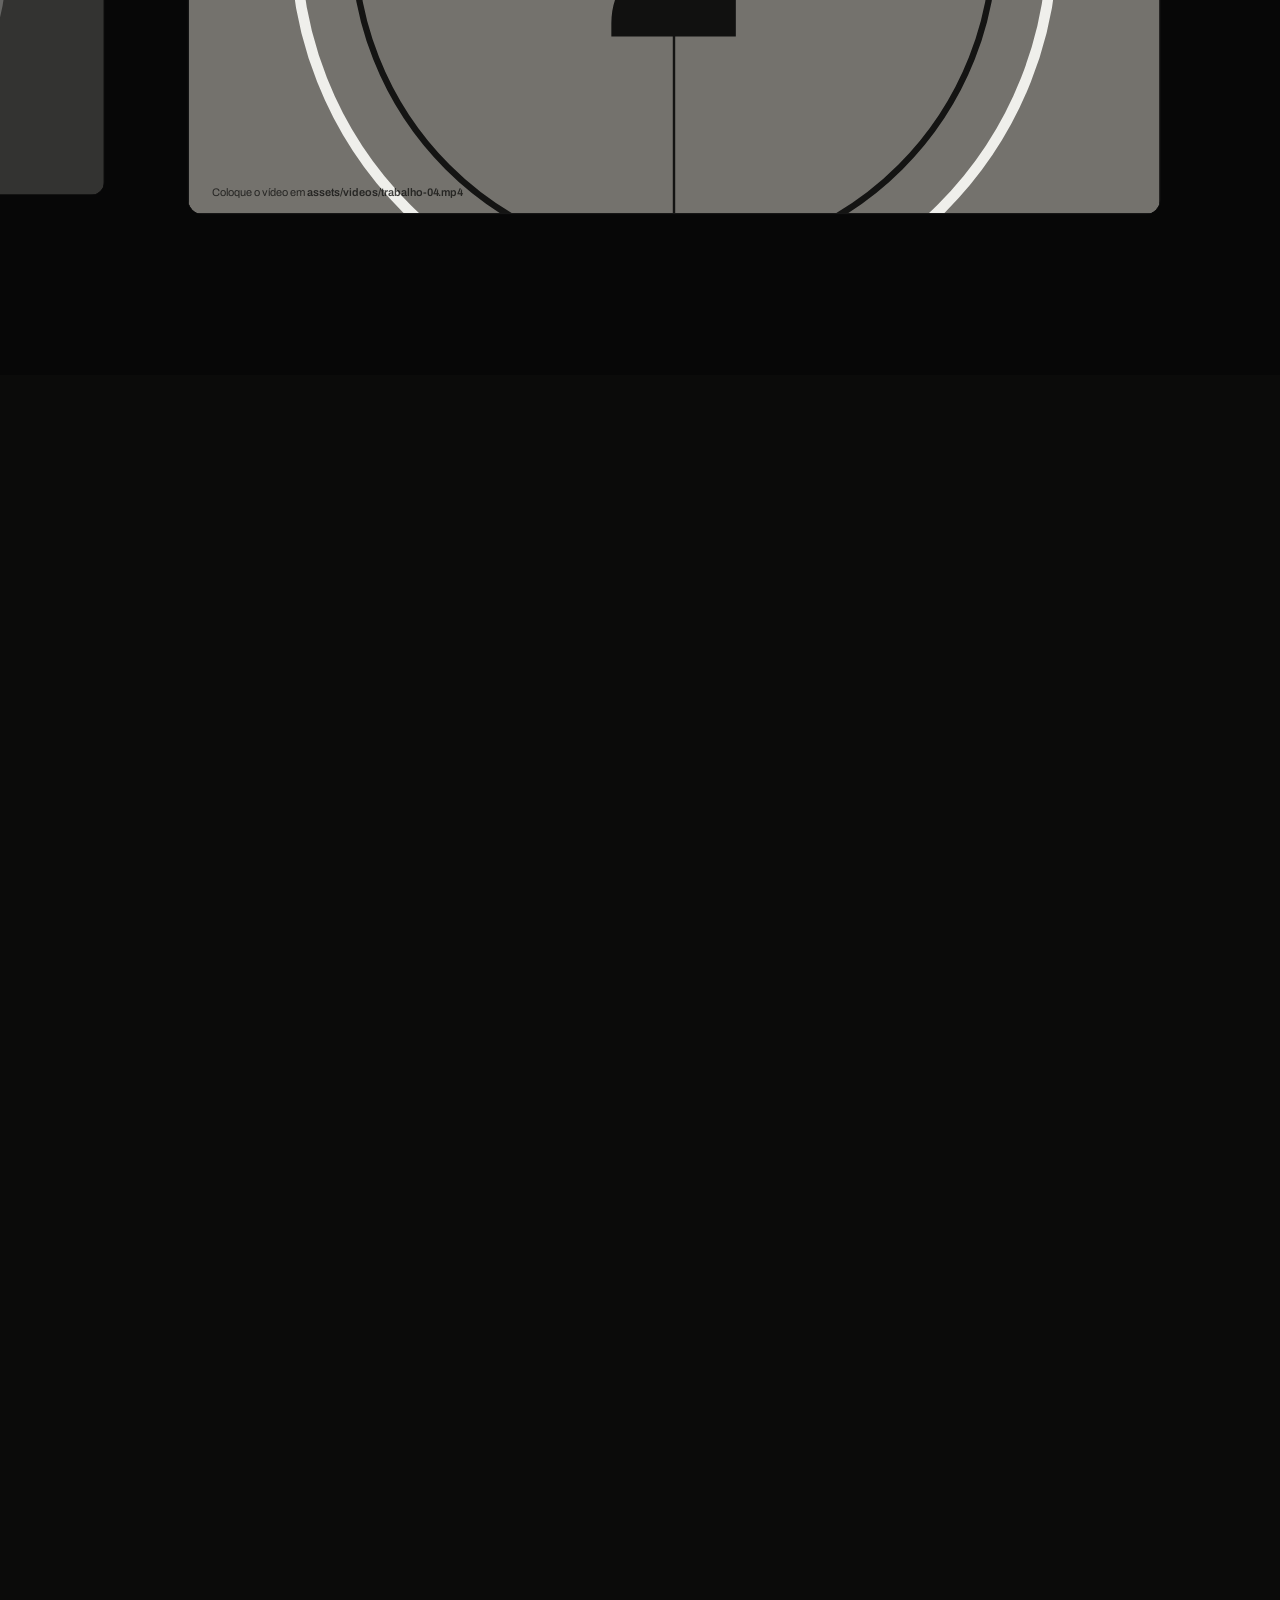
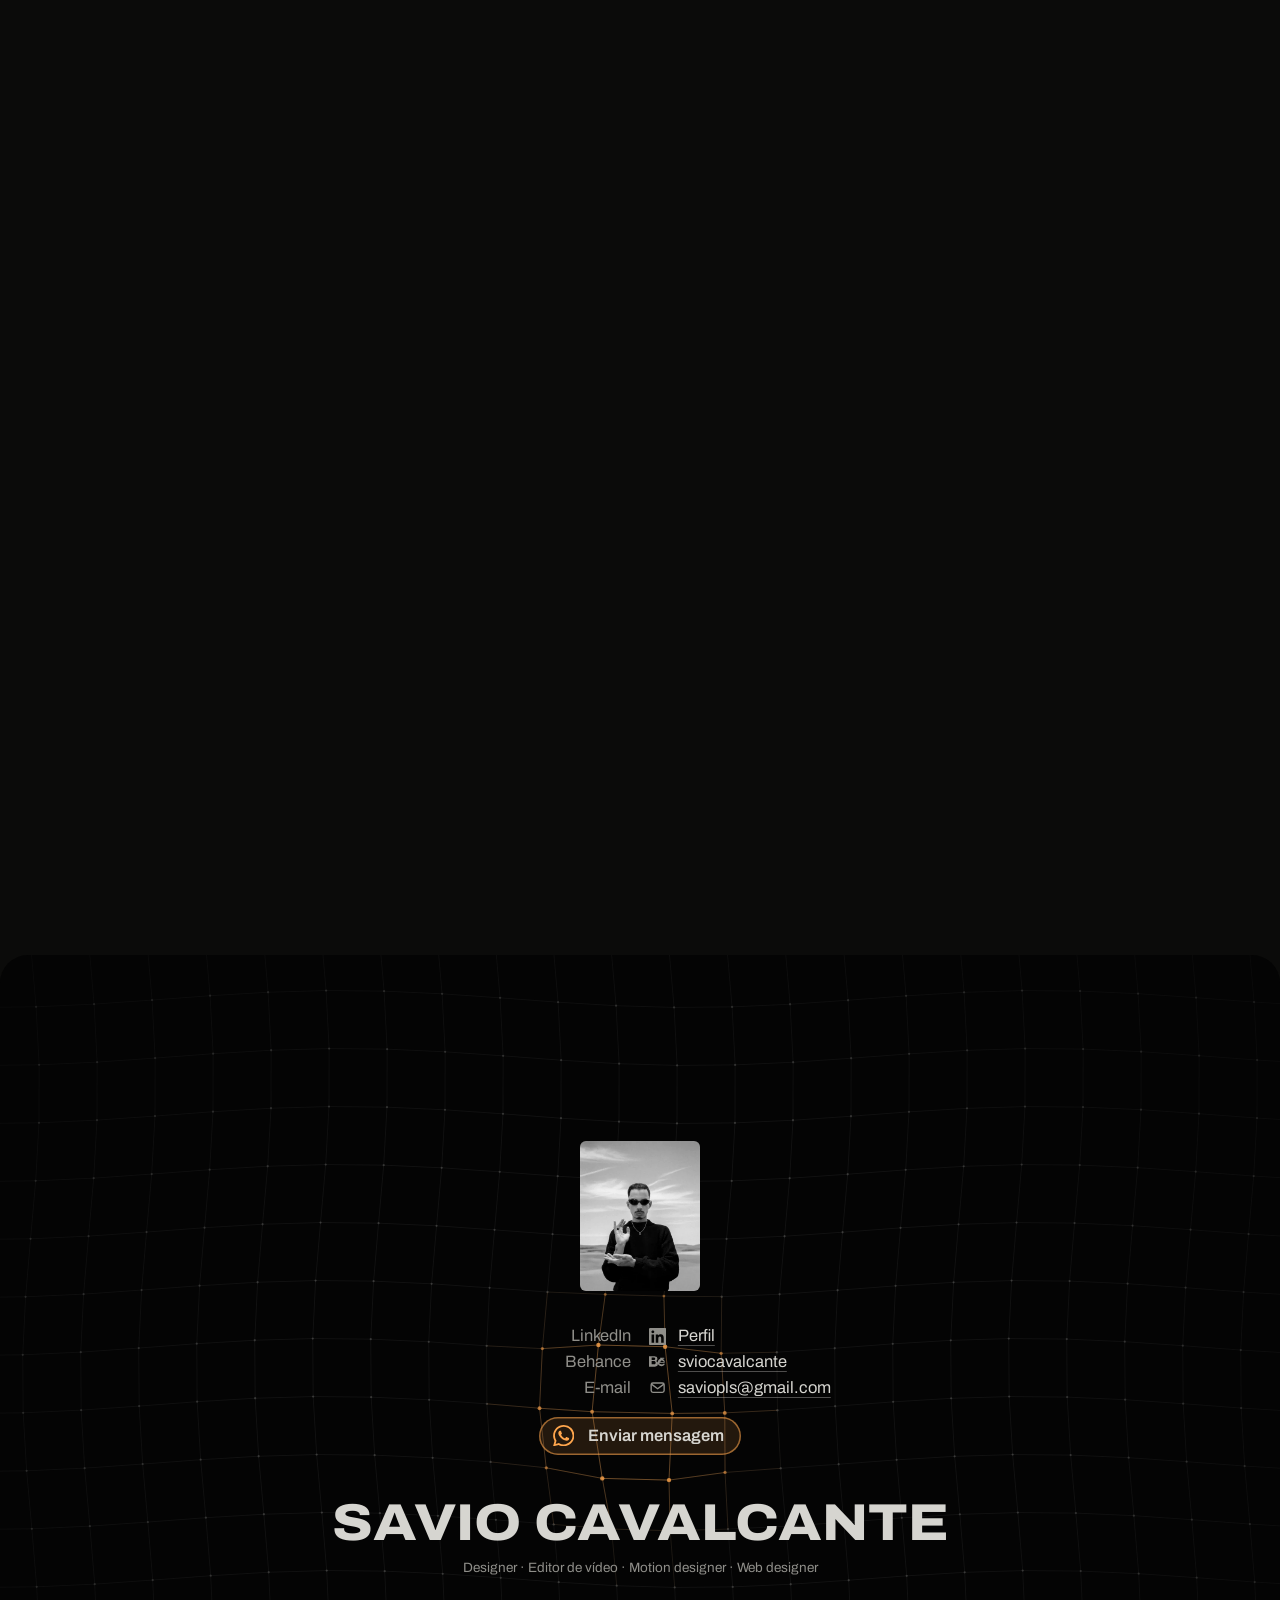
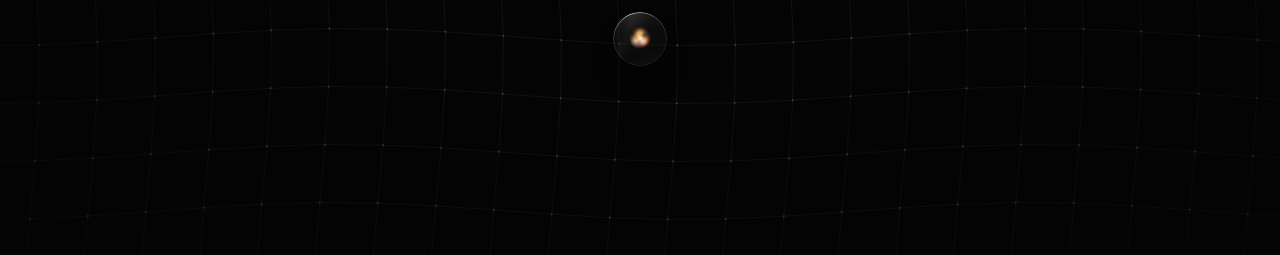
==== commit 798b671b: "Portfólio: portal de volta ao início, rodapé de vidro e Trabalhos em meio-tom Publica os commits 199" ====
--- a/v1-contagem/index.html
+++ b/v1-contagem/index.html
@@ -142,6 +142,7 @@
   <section class="scene" id="trabalhos" data-scene="works" style="--len: 2.25" aria-labelledby="t-works">
     <div class="stage">
       <div class="frame frame--works">
+        <canvas class="halftone" aria-hidden="true"></canvas>
         <div class="onion">
           <svg class="onion-svg" viewBox="0 0 1000 360" preserveAspectRatio="xMidYMid meet">
             <path class="onion-path" d="" aria-hidden="true"/>
@@ -183,6 +184,9 @@
           <ul class="credits-list" data-socials></ul>
           <p class="credits-name">Savio Cavalcante</p>
           <p class="credits-roles" data-roles-line></p>
+          <button class="credits-home" type="button" data-home-end data-t-attr="aria-label:ui.home">
+            <span class="portal" aria-hidden="true"><span class="portal-a"></span><span class="portal-b"></span><span class="portal-core"></span></span>
+          </button>
         </div>
       </div>
     </div>
@@ -195,12 +199,14 @@
 </nav>
 
 <div class="grain" aria-hidden="true"></div>
+<div class="warp" data-warp aria-hidden="true"></div>
 
 <script defer src="../shared/content.js"></script>
 <script defer src="../shared/site.js"></script>
 <script defer src="cordas.js"></script>
 <script defer src="kinetic.js"></script>
 <script defer src="lattice.js"></script>
+<script defer src="halftone.js"></script>
 <script defer src="shapes.js"></script>
 <script defer src="cenas.js"></script>
 <script defer src="v1.js"></script>
--- a/v1-contagem/v1.css
+++ b/v1-contagem/v1.css
@@ -323,8 +323,6 @@
   max-height: 7em; overflow: hidden;
   transition: max-height 520ms var(--ease-out), opacity 300ms var(--ease-out), margin-top 520ms var(--ease-out);
 }
-/* com um cargo aberto, a frase de apresentação recolhe junto com as ferramentas: o cargo ganha o espaço */
-.design-copy:has(.about.has-open) .design-claim { max-height: 0; opacity: 0; margin-top: 0; }
 /* a frase em dois tons: o que ele é em destaque, numa linha só, e o contexto mais baixo embaixo */
 .design-lead {
   display: block; margin-bottom: 0.2em;
@@ -356,14 +354,13 @@
   margin-bottom: 0.6em;
 }
 .about-list { list-style: none; margin: 0 0 clamp(10px, 2.2cqh, 20px); padding: 0; transition: margin-bottom 520ms var(--ease-out); }
-.about.has-open .about-list { margin-bottom: 0; }
 .about-list > li { border-top: 1px solid rgba(241, 240, 236, 0.1); }
 .about-row {
   position: relative; display: grid; grid-template-columns: minmax(0, 1fr) 1.2em; column-gap: 1em; align-items: center;
-  width: 100%; padding: 0.66em 0; text-align: left; color: inherit; font: inherit; cursor: pointer;
+  width: 100%; padding: 0.95em 0; text-align: left; color: inherit; font: inherit; cursor: pointer;
 }
 .about-row:focus-visible { outline: 1px solid var(--tungsten); outline-offset: 2px; border-radius: 3px; }
-.about-role { font-weight: 600; color: var(--ink); line-height: 1.25; letter-spacing: -0.005em; transition: color 250ms var(--ease-out); }
+.about-role { font-size: 1.08em; font-weight: 600; color: var(--ink); line-height: 1.25; letter-spacing: -0.005em; transition: color 250ms var(--ease-out); }
 .about-org { grid-column: 1; margin-top: 0.12em; font-size: 0.86em; color: var(--ink-3); line-height: 1.35; letter-spacing: 0.005em; }
 .is-open .about-role { color: #fff; }
 /* o trabalho atual: um ponto de tungstênio antes do cargo */
@@ -420,7 +417,6 @@
 .about-kit > div { min-height: 0; overflow: hidden; }
 /* a linha e o respiro ficam dentro do que recolhe, para a placa fechar justa no último cargo */
 .about-kit .about-label { border-top: 1px solid rgba(241, 240, 236, 0.1); padding-top: 0.75em; }
-.about.has-open .about-kit { grid-template-rows: 0fr; opacity: 0; }
 .about.is-instant .about-more, .about.is-instant .about-kit, .about.is-instant .about-when, .about.is-instant .about-text, .about.is-instant .about-pie, .about.is-instant .about-mark, .about.is-instant .about-slice { transition: none; }
 /* as ferramentas: etiquetas com cara de botão, sem interação (sem hover, sem cursor de mão) */
 .about-tools { list-style: none; margin: 0; padding: 0 0 0.15em; display: flex; flex-wrap: wrap; gap: 0.4em; }
@@ -583,6 +579,14 @@
 .works-readout.is-flip .readout-work { animation-delay: 70ms; }
 @keyframes readout-in { from { opacity: 0; transform: translateY(0.6em); } to { opacity: 1; transform: none; } }
 .readout-count, .readout-work { display: inline-block; }
+/* com a retícula (halftone.js) o fundo e o título são pontos num canvas: o h2 fica só para
+   os leitores de tela, a linha do trabalho da vez desce para baixo do desenho e o arco
+   em SVG sai (quem corre o arco é um cometa na própria retícula; fica o anel da queda) */
+.halftone { position: absolute; inset: 0; width: 100%; height: 100%; max-width: none; pointer-events: none; z-index: 0; }
+.frame--works.has-halftone { background: #070707; }
+.has-halftone .chapter-title { position: absolute; width: 1px; height: 1px; overflow: hidden; clip-path: inset(50%); white-space: nowrap; }
+.has-halftone .works-readout { margin-top: calc(var(--ht-gap, 0px) + 18px); font-size: 15px; }
+.has-halftone .onion-path, .has-halftone .onion-run, .has-halftone .onion-ghosts, .has-halftone .onion-dot, .has-halftone .onion-toss { display: none; }
 
 /* ---- a pasta ---- */
 .folders { position: absolute; inset: 0; z-index: 1; pointer-events: none; }
@@ -1032,6 +1036,115 @@
   font-size: clamp(22px, min(4.6cqw, 7cqh), 54px); line-height: 0.9; color: var(--room-text);
 }
 .credits-roles { margin-top: 0.9em; font-size: 13.5px; color: var(--room-dim); }
+/* a volta ao começo: o mesmo vidro do quadro da seção 2 (a malha passa quase limpa,
+   um véu leve e uma borda de 1px que acende do lado do cursor, --lx e --ly), com um
+   fluido de luz no centro. Com o mouse o fluido cresce girando e abre como um portal;
+   o clique atravessa o portal até a apresentação. */
+.credits-home {
+  --lx: 30%; --ly: 0%;
+  position: relative; display: grid; place-items: center; width: 54px; height: 54px; margin-top: 4.5cqh;
+  border-radius: 50%; isolation: isolate; overflow: hidden;
+  background:
+    linear-gradient(112deg, transparent 22%, rgba(255, 255, 255, 0.03) 30%, transparent 44%),
+    linear-gradient(160deg, rgba(255, 255, 255, 0.06) 0%, rgba(255, 255, 255, 0.015) 42%, rgba(255, 255, 255, 0.005) 70%, rgba(255, 255, 255, 0.03) 100%);
+  -webkit-backdrop-filter: blur(3.5px) saturate(150%) brightness(1.06);
+  backdrop-filter: blur(3.5px) saturate(150%) brightness(1.06);
+  box-shadow: inset 0 1px 0 rgba(255, 255, 255, 0.16), inset 0 -1px 0 rgba(0, 0, 0, 0.35), 0 18px 36px -20px rgba(0, 0, 0, 0.9);
+  transition: transform 260ms cubic-bezier(0.2, 0.8, 0.2, 1);
+}
+.credits-home::before, .credits-home::after { content: ''; position: absolute; inset: 0; z-index: 2; border-radius: inherit; pointer-events: none; }
+/* o reflexo: uma mancha de luz suave sobre o vidro */
+.credits-home::before { background: radial-gradient(70% 60% at var(--lx) var(--ly), rgba(255, 255, 255, 0.075), transparent 72%); }
+/* a borda: 1px de vidro, mais acesa perto da luz; com o mouse esquenta */
+.credits-home::after {
+  padding: 1px;
+  background: radial-gradient(90% 110% at var(--lx) var(--ly), rgba(255, 255, 255, 0.62), rgba(255, 255, 255, 0.14) 55%, rgba(255, 255, 255, 0.08));
+  -webkit-mask: linear-gradient(#000 0 0) content-box, linear-gradient(#000 0 0);
+  -webkit-mask-composite: xor;
+  mask: linear-gradient(#000 0 0) content-box exclude, linear-gradient(#000 0 0);
+  transition: opacity 300ms ease-out;
+}
+.credits-home:hover::after {
+  background: radial-gradient(90% 110% at var(--lx) var(--ly), rgba(255, 214, 170, 0.8), rgba(255, 166, 77, 0.22) 55%, rgba(255, 255, 255, 0.08));
+}
+
+/* o portal: duas gotas de luz que giram em sentidos contrários e mudam de forma,
+   somadas pela luz (screen), e um miolo branco-quente. Parado é uma gota brilhante;
+   com o mouse cresce até quase a borda, dá meia-volta e o miolo vira passagem escura. */
+.portal {
+  position: absolute; inset: 7%; border-radius: 50%; pointer-events: none;
+  transform: scale(0.5) rotate(0deg);
+  transition: transform 820ms cubic-bezier(0.2, 0.8, 0.2, 1);
+}
+.portal-a, .portal-b, .portal-core { position: absolute; display: block; pointer-events: none; }
+.portal-a, .portal-b { inset: 0; mix-blend-mode: screen; filter: blur(2.4px); }
+.portal-a {
+  border-radius: 46% 54% 58% 42% / 52% 44% 56% 48%;
+  background: conic-gradient(from 0deg, #ffa64d, rgba(255, 226, 194, 0.15), #ff7a2a, rgba(255, 120, 150, 0.35), #ffd09a, rgba(255, 166, 77, 0.1), #ffa64d);
+  -webkit-mask: radial-gradient(circle, #000 34%, transparent 70%); mask: radial-gradient(circle, #000 34%, transparent 70%);
+  animation: portal-spin 4.2s linear infinite, portal-morph 5.5s ease-in-out infinite alternate;
+}
+.portal-b {
+  inset: 10%;
+  border-radius: 58% 42% 44% 56% / 46% 58% 42% 54%;
+  background: conic-gradient(from 140deg, rgba(255, 240, 220, 0.9), rgba(255, 166, 77, 0), #ffb366, rgba(255, 166, 77, 0), rgba(255, 240, 220, 0.9));
+  -webkit-mask: radial-gradient(circle, #000 28%, transparent 68%); mask: radial-gradient(circle, #000 28%, transparent 68%);
+  animation: portal-spin 3s linear infinite reverse, portal-morph 4.2s ease-in-out infinite alternate-reverse;
+}
+/* o miolo: um ponto branco-quente que, aberto o portal, vira a passagem escura */
+.portal-core {
+  inset: 34%; border-radius: 50%;
+  background: radial-gradient(circle, rgba(255, 248, 236, 0.95) 0, rgba(255, 214, 170, 0.6) 40%, rgba(255, 166, 77, 0) 100%);
+  transition: background 600ms ease-out, inset 820ms cubic-bezier(0.2, 0.8, 0.2, 1);
+}
+@keyframes portal-spin { to { transform: rotate(360deg); } }
+@keyframes portal-morph {
+  0% { border-radius: 46% 54% 58% 42% / 52% 44% 56% 48%; }
+  50% { border-radius: 56% 44% 40% 60% / 44% 60% 40% 56%; }
+  100% { border-radius: 40% 60% 52% 48% / 58% 42% 58% 42%; }
+}
+.credits-home:hover { transform: translateY(-1px); }
+.credits-home:hover .portal, .credits-home:focus-visible .portal, .credits-home.is-going .portal { transform: scale(1) rotate(220deg); }
+.credits-home:hover .portal-core, .credits-home:focus-visible .portal-core {
+  inset: 26%;
+  background: radial-gradient(circle, #050505 30%, rgba(5, 5, 5, 0.7) 55%, rgba(5, 5, 5, 0) 100%);
+}
+/* o clique acende o portal: o miolo vira luz branca-quente e engata a viagem */
+.credits-home.is-going .portal { transform: scale(1.12) rotate(300deg); transition-duration: 420ms; }
+.credits-home.is-going .portal-core {
+  inset: 12%;
+  background: radial-gradient(circle, rgba(255, 252, 246, 1) 0, rgba(255, 226, 194, 0.85) 32%, rgba(255, 166, 77, 0) 72%);
+  transition-duration: 220ms;
+}
+.credits-home:active { transform: scale(0.96); }
+.credits-home:focus-visible { outline: 2px solid var(--tungsten); outline-offset: 4px; }
+/* com a cena recortada o navegador não desfoca o fundo: o vidro vira um véu comum */
+.stage.is-cut .credits-home { -webkit-backdrop-filter: none; backdrop-filter: none; background-color: rgba(30, 30, 32, 0.25); }
+.motion-off .credits-home, .motion-off .portal, .motion-off .portal-core { transition: none; }
+.motion-off .portal-a, .motion-off .portal-b { animation: none; }
+.motion-off .credits-home:hover, .motion-off .credits-home:active { transform: none; }
+
+/* a viagem: no caminho de volta à apresentação a tela ganha um véu de cor e um desfoque
+   que acompanham a velocidade, e riscos de luz na direção da rolagem. É uma camada só,
+   do tamanho da tela; o script dita a força (--w, de 0 a 1) a cada quadro */
+.warp {
+  --w: 0;
+  position: fixed; inset: 0; z-index: 60; pointer-events: none; visibility: hidden; overflow: hidden;
+  opacity: var(--w);
+  background: linear-gradient(180deg, rgba(255, 166, 77, 0.1), rgba(255, 110, 140, 0.07) 48%, rgba(255, 166, 77, 0.12));
+}
+.warp.is-on { visibility: visible; }
+/* os riscos: fios verticais finos em três tramas desencontradas, apagando nas pontas */
+.warp::before {
+  content: ''; position: absolute; inset: -10% 0;
+  background:
+    repeating-linear-gradient(90deg, transparent 0 61px, rgba(255, 236, 214, 0.22) 61px 62px, transparent 62px 149px),
+    repeating-linear-gradient(90deg, transparent 0 23px, rgba(255, 166, 77, 0.16) 23px 24px, transparent 24px 97px),
+    repeating-linear-gradient(90deg, transparent 0 41px, rgba(255, 120, 150, 0.12) 41px 42px, transparent 42px 173px);
+  -webkit-mask: linear-gradient(180deg, transparent, #000 30%, #000 70%, transparent); mask: linear-gradient(180deg, transparent, #000 30%, #000 70%, transparent);
+  filter: blur(0.6px);
+  transform: scaleY(calc(0.6 + 0.6 * var(--w)));
+}
 
 /* ---------- HUD nas margens do quadro ---------- */
 
@@ -1061,33 +1174,42 @@
 .motion-toggle[aria-pressed="false"] span { text-decoration: line-through; text-decoration-thickness: 1px; color: var(--room-dim); }
 [data-map-toggle][aria-pressed="true"] span { text-decoration: underline; text-decoration-thickness: 2px; text-underline-offset: 5px; }
 
-.index { display: flex; align-items: center; gap: clamp(12px, 1.8vw, 24px); height: 100%; min-width: 0; }
-.index li { height: 100%; }
+.index { display: flex; align-items: center; gap: 8px; height: 100%; min-width: 0; }
+.index li { height: 100%; isolation: isolate; }
 .index button {
-  position: relative; height: 100%; display: flex; align-items: center; gap: 7px;
-  color: var(--room-dim); padding: 0 1px;
-}
-/* cada capítulo tem a sua régua, que enche conforme a navegação passa por ele:
-   vazia, ainda não chegou; cheia, já passou; pela metade, é onde a página está */
-.index button { min-width: 28px; }
+  position: relative; height: 100%; display: flex; align-items: center; justify-content: center; gap: 7px;
+  min-width: 40px; padding: 0 12px; color: var(--room-dim);
+  transition: color 240ms ease-out;
+}
+/* cada capítulo é uma pílula do mesmo vidro do portal, e a leitura a enche conforme
+   passa por ele: vazia, ainda não chegou; cheia, já passou; a da vez enche com luz
+   tungstênio, da esquerda para a direita */
+.index button::before, .index button::after {
+  content: ''; position: absolute; top: 50%; left: 0; z-index: -1; height: 26px; margin-top: -13px; border-radius: 13px;
+}
 .index button::before {
-  content: ''; position: absolute; left: 0; top: 10px; width: 100%; border-top: 1px solid rgba(214, 213, 208, 0.2);
-}
-.index button::after {
-  content: ''; position: absolute; left: 0; top: 9.5px; height: 2px;
-  width: calc(var(--pr, 0) * 100%); background: currentColor;
-}
+  width: 100%;
+  background: linear-gradient(160deg, rgba(255, 255, 255, 0.06), rgba(255, 255, 255, 0.015) 60%, rgba(255, 255, 255, 0.03));
+  box-shadow: inset 0 1px 0 rgba(255, 255, 255, 0.14), inset 0 0 0 1px rgba(255, 255, 255, 0.07);
+  -webkit-backdrop-filter: blur(3.5px) saturate(150%); backdrop-filter: blur(3.5px) saturate(150%);
+  transition: box-shadow 240ms ease-out;
+}
+.index button::after { width: calc(var(--pr, 0) * 100%); background: rgba(255, 255, 255, 0.035); }
 .index button.is-current { color: var(--room-text); }
+.index button.is-current::before { box-shadow: inset 0 1px 0 rgba(255, 220, 180, 0.3), inset 0 0 0 1px rgba(255, 166, 77, 0.22); }
+.index button.is-current::after { background: linear-gradient(90deg, rgba(255, 166, 77, 0.04), rgba(255, 166, 77, 0.16)); }
 .index button:hover { color: #fff; }
 .index .i-num { font-weight: 700; font-stretch: 80%; }
 .index .i-label { white-space: nowrap; }
-
+/* com o portal do contato em uso, o capítulo 1 acende: é para lá que ele leva */
+.is-home-hint .index li:first-child button { color: var(--tungsten); }
+.is-home-hint .index li:first-child button::before { box-shadow: inset 0 1px 0 rgba(255, 220, 180, 0.3), inset 0 0 0 1px rgba(255, 166, 77, 0.35); }
 
 @media (max-width: 1100px) { .index .i-label { display: none; } .index .i-label--short { display: inline; } }
 @media (min-width: 1101px) { .index .i-label--short { display: none; } }
 @media (max-width: 720px) {
   .hud { font-size: 13px; }
-  .index { gap: 14px; }
+  .index { gap: 6px; }
 }
 
 /* ---------- Grão ---------- */
@@ -1117,9 +1239,11 @@
   .design-copy:has(.about) .design-claim { font-size: 15px; max-width: 34ch; }
   .about { margin-top: 2cqh; font-size: 13px; max-width: none; --pd: 14px; }
   .about-list { margin-bottom: 0; }
-  .about-list > li:nth-child(n + 4), .about-kit { display: none; }
+  .about-kit { display: none; }
   /* aberto um cargo, os outros saem da lista: tocar de novo nele traz a lista de volta */
   .about.has-open .about-list > li:not(.is-open) { display: none; }
+  /* e a frase de apresentação recolhe, para a foto embaixo não encolher demais */
+  .design-copy:has(.about.has-open) .design-claim { max-height: 0; opacity: 0; margin-top: 0; }
   .about-row { padding: 0.5em 0; }
 
   .works-copy { left: 6cqw; right: 6cqw; top: calc(var(--mt) + 2.5cqh); max-width: none; }
@@ -1143,7 +1267,10 @@
 
 /* telas baixas: o painel de experiência aperta o passo das linhas para o cargo aberto caber */
 @container (max-height: 680px) {
-  .about-row { padding: 0.36em 0; }
+  .about-row { padding: 0.55em 0; }
+  /* aqui um cargo aberto recolhe as ferramentas, para caber inteiro */
+  .about.has-open .about-kit { grid-template-rows: 0fr; opacity: 0; }
+  .about.has-open .about-list { margin-bottom: 0; }
   .about-text { margin-bottom: 0.5em; line-height: 1.4; }
   .about-pie { margin-bottom: 0.6em; }
   .about-pie-cap { margin-bottom: 0.4em; padding-top: 0.5em; }
@@ -1226,6 +1353,8 @@
 
 /* no toque o gesto de lado é dos vídeos (o script arrasta a fita); o vertical rola a página */
 .scene--reels .stage { background: #070707; touch-action: pan-y; }
+/* no contato o gesto de lado volta ao último vídeo */
+.scene--close .stage { touch-action: pan-y; }
 .strip {
   --gap: 4cqw;
   --iw: min(76cqw, (100cqh - var(--mt) - var(--mb) - 34px - 7cqh) * 1.7778);
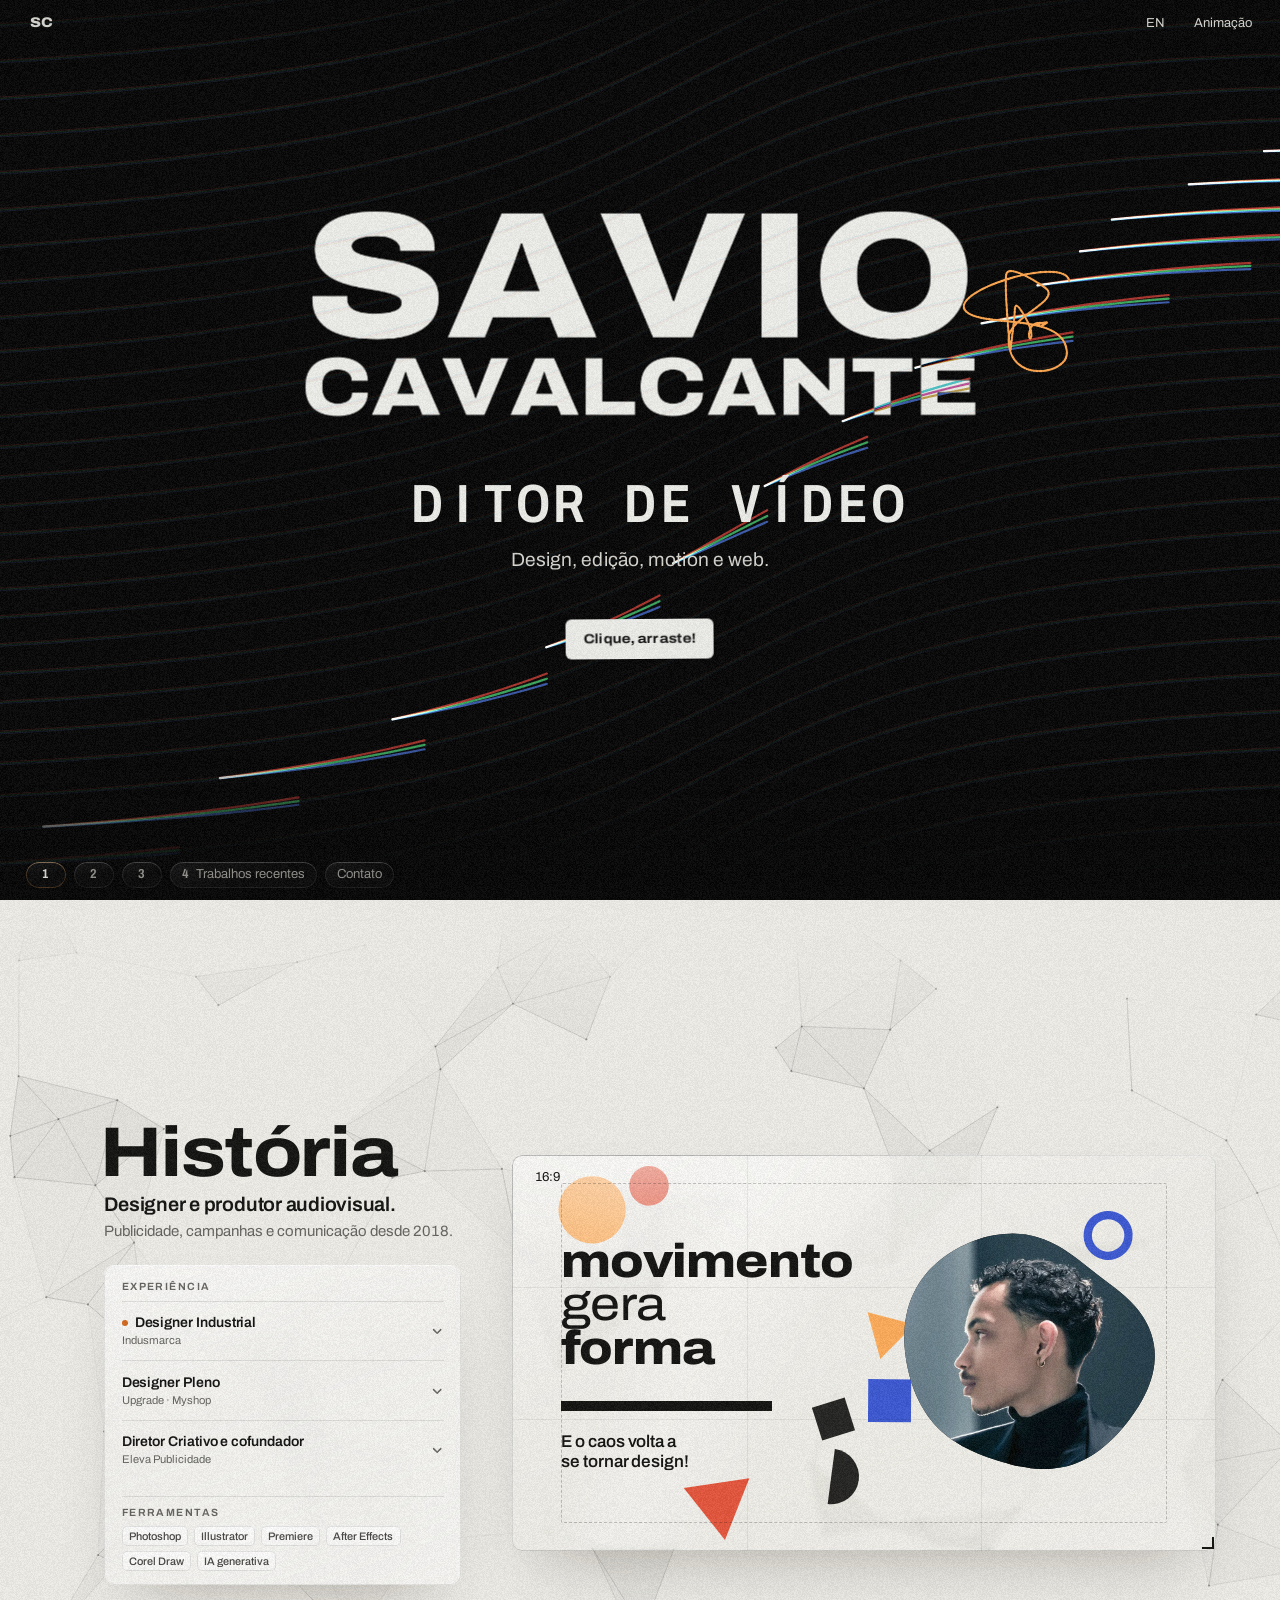
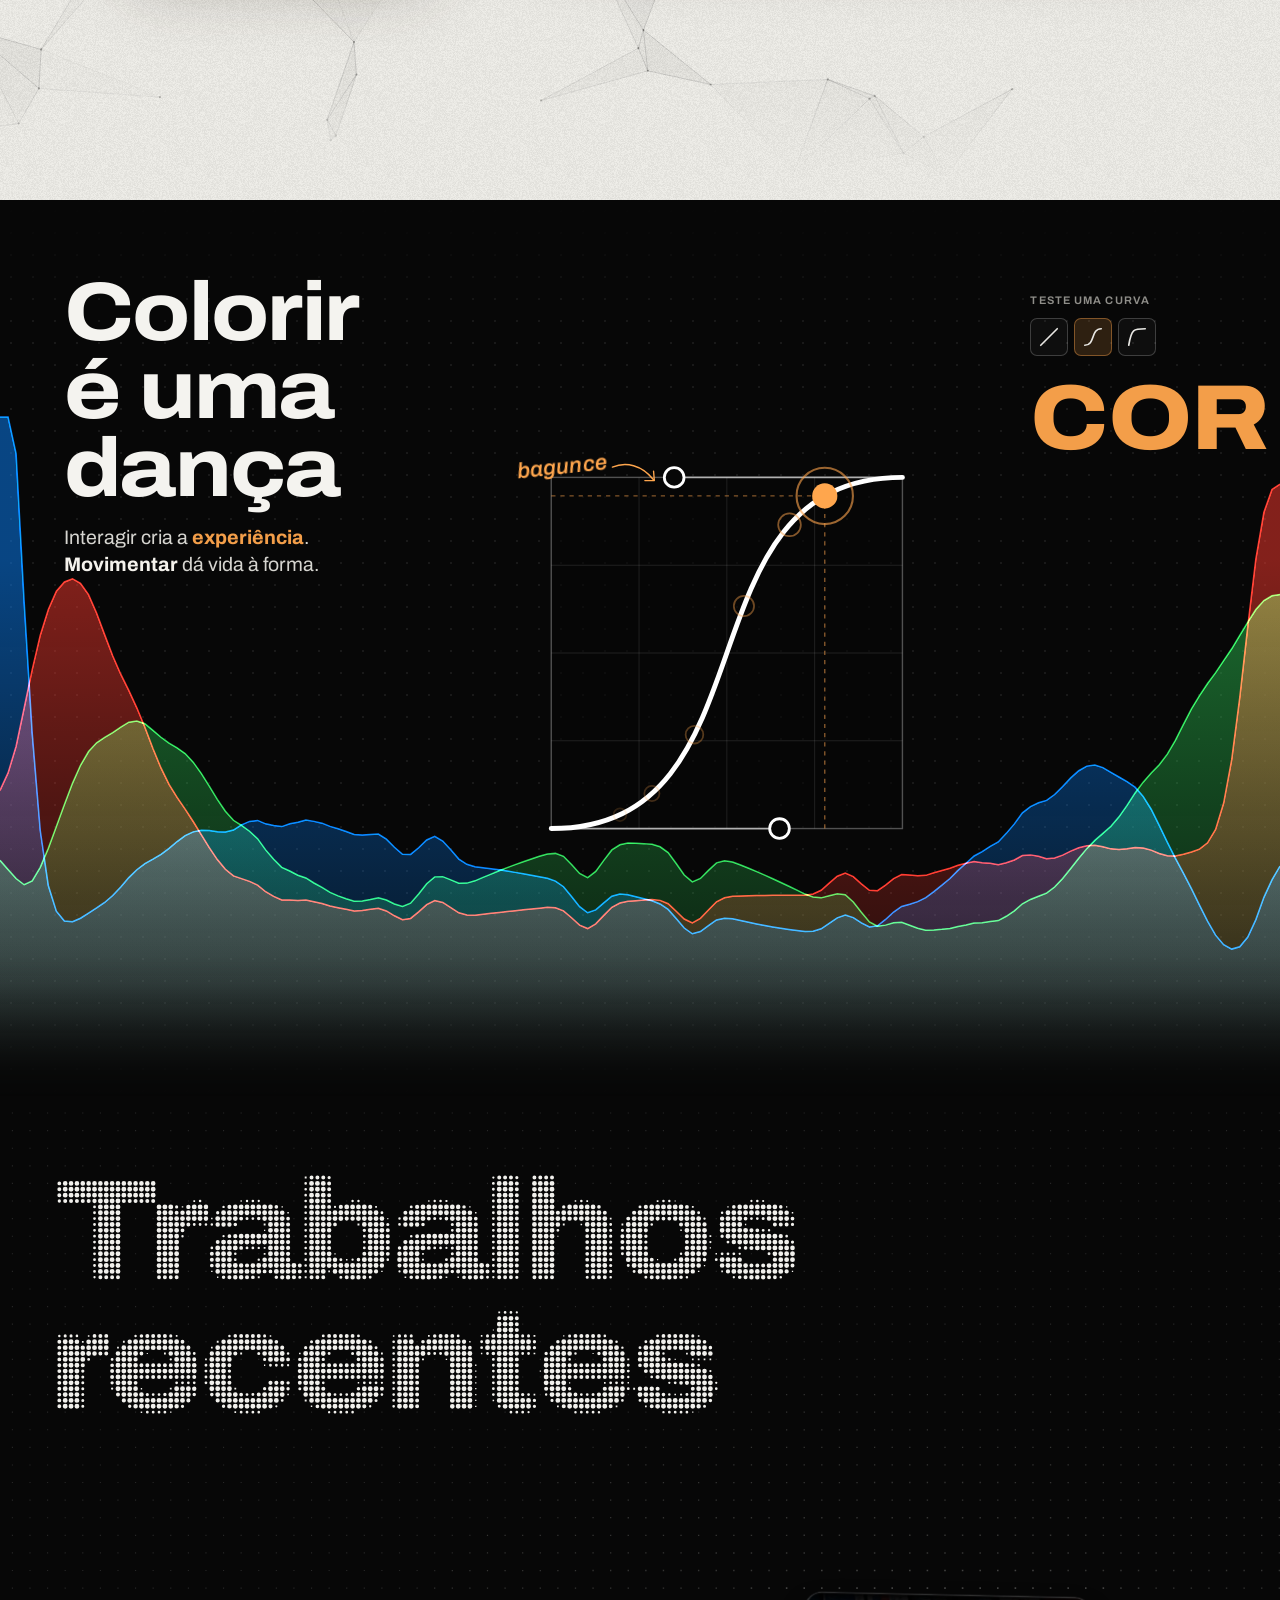
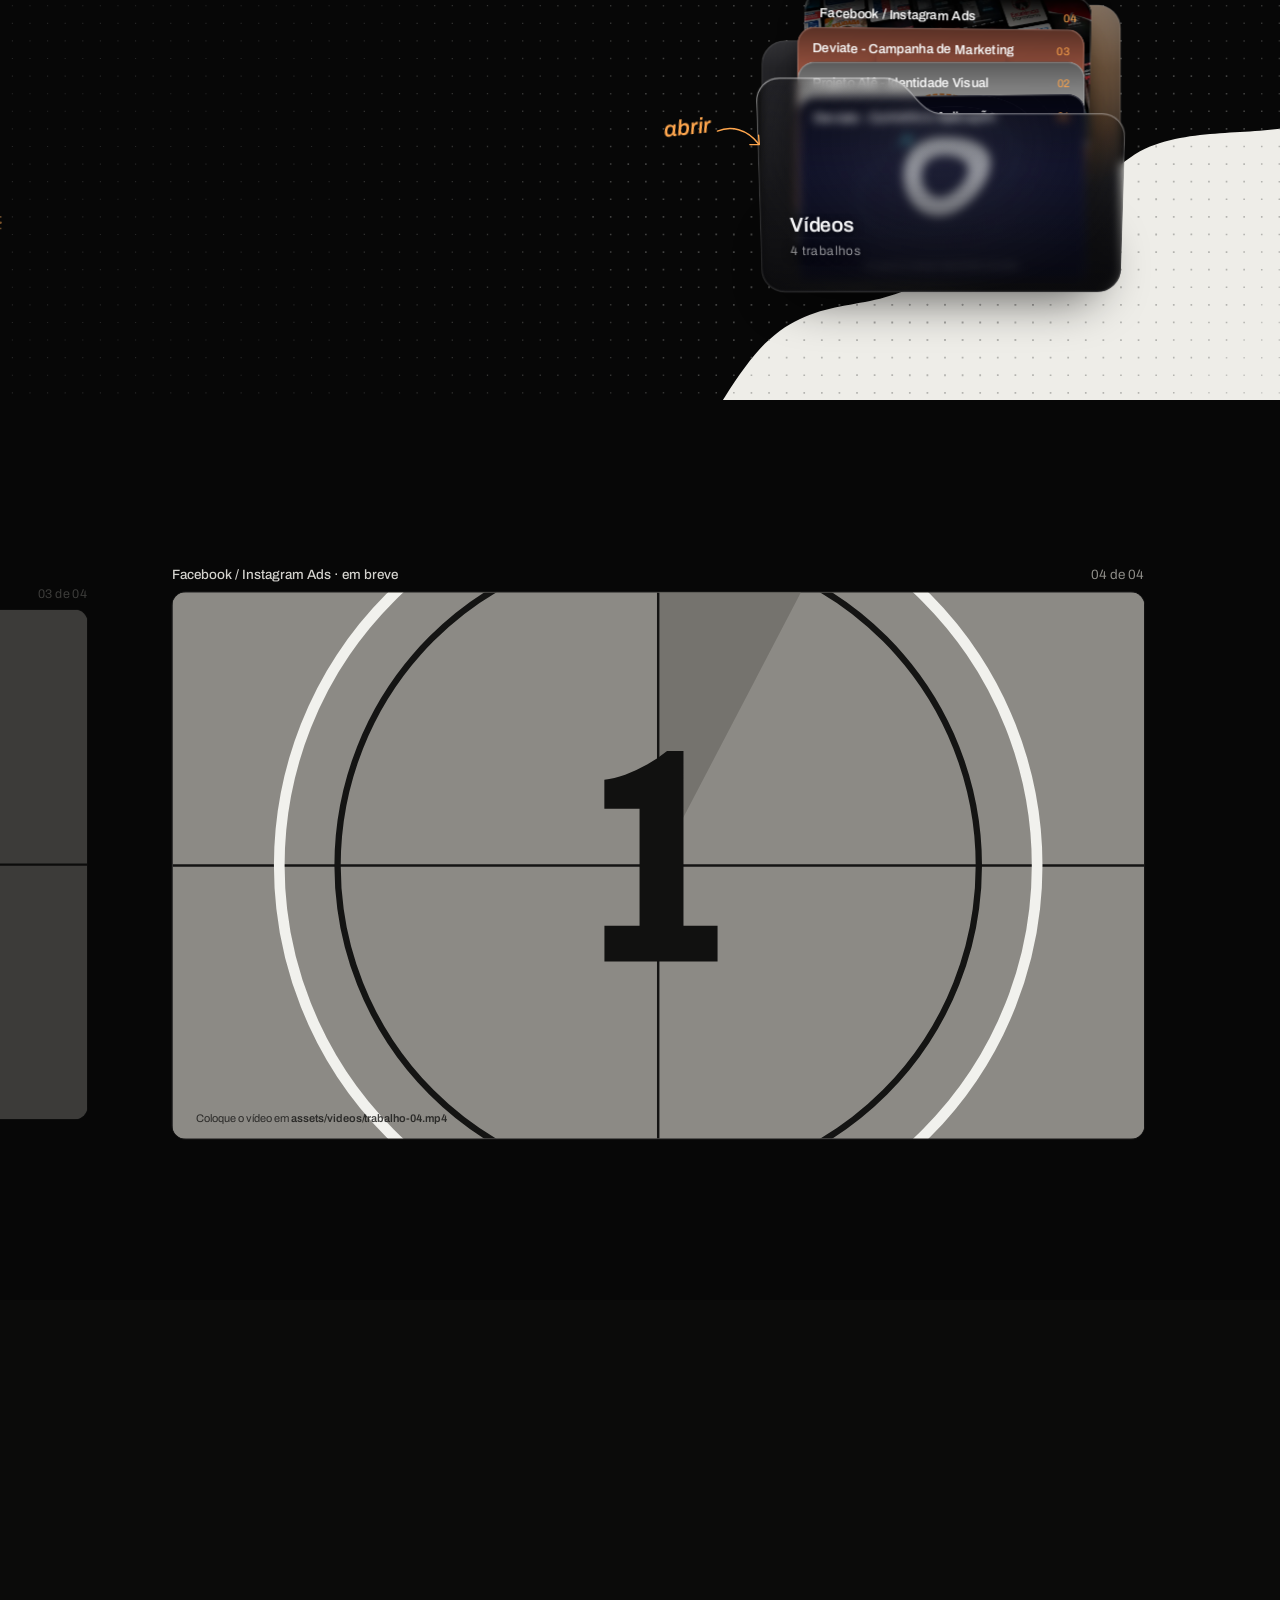
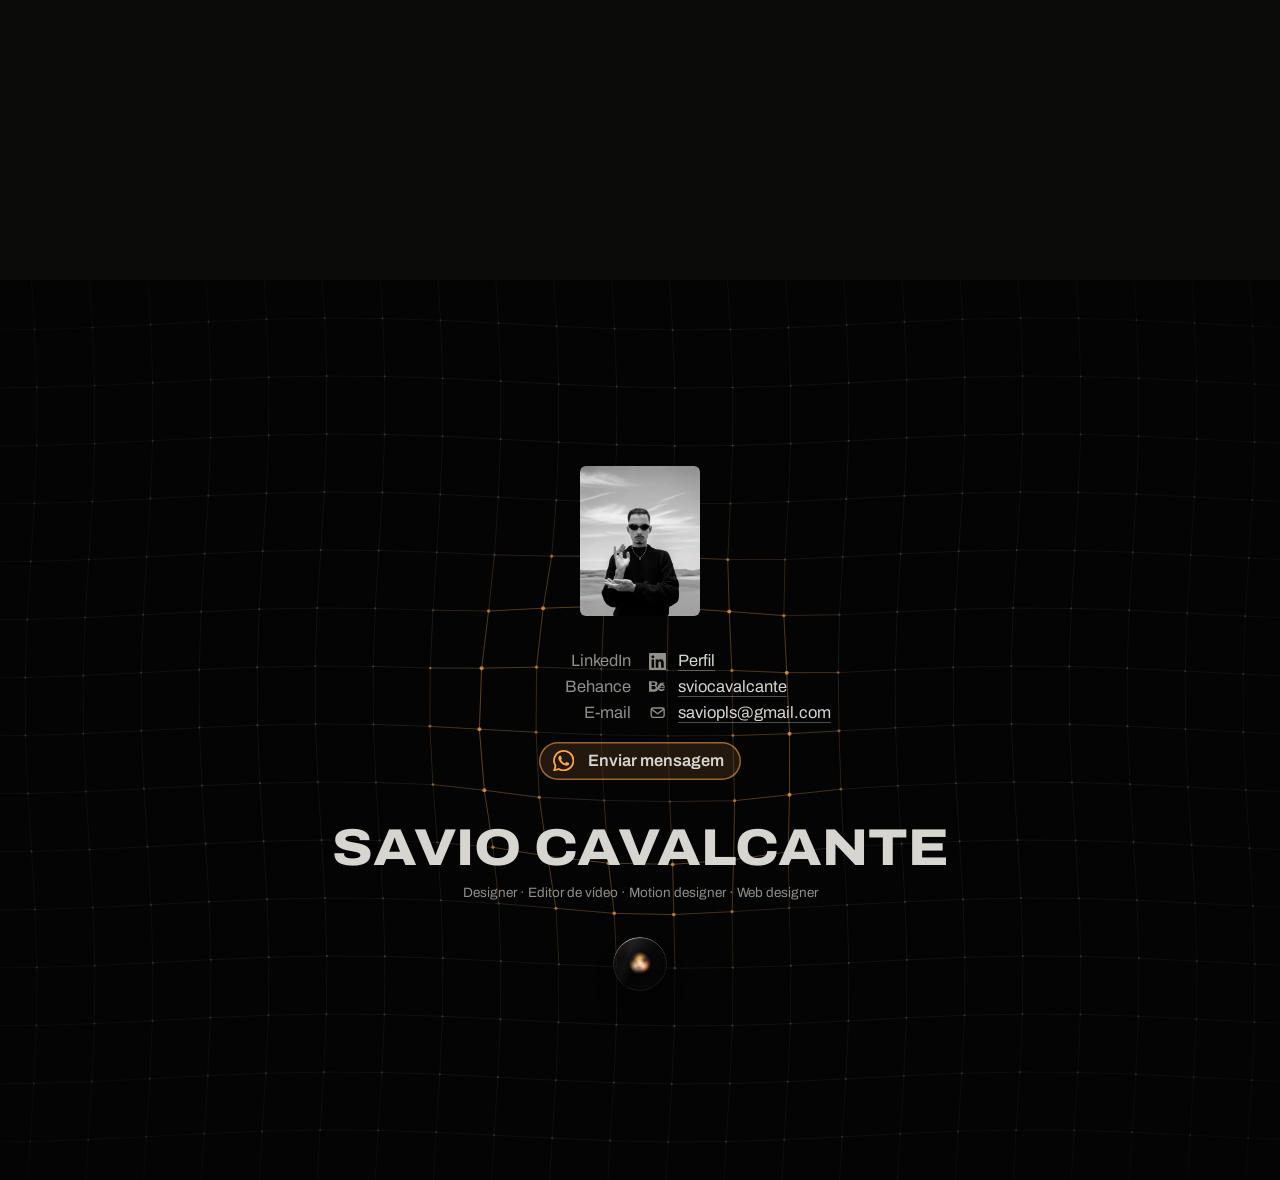
==== commit cc78622b: "Portfólio: página contínua, História em papel e maré de papel nos Trabalhos Publica os commits 5aa31" ====
--- a/v1-contagem/index.html
+++ b/v1-contagem/index.html
@@ -26,7 +26,7 @@
 
 <main class="film" id="film">
 
-  <section class="scene" id="apresentacao" data-scene="title" style="--len: 2" aria-labelledby="t-intro">
+  <section class="scene" id="apresentacao" data-scene="title" aria-labelledby="t-intro">
     <div class="stage">
       <div class="frame frame--title">
         <canvas class="title-light" aria-hidden="true"></canvas>
@@ -51,7 +51,7 @@
     </div>
   </section>
 
-  <section class="scene" id="design" data-scene="design" style="--len: 2.25" aria-labelledby="t-design">
+  <section class="scene" id="design" data-scene="design" aria-labelledby="t-design">
     <div class="stage">
       <div class="frame frame--design">
         <canvas class="lattice" aria-hidden="true"></canvas>
@@ -88,7 +88,7 @@
     </div>
   </section>
 
-  <section class="scene" id="interacao" data-scene="play" style="--len: 2.25" aria-labelledby="t-play">
+  <section class="scene" id="interacao" data-scene="play" aria-labelledby="t-play">
     <div class="stage">
       <div class="frame frame--play">
         <canvas class="play-bg" aria-hidden="true"></canvas>
@@ -139,7 +139,7 @@
     </div>
   </section>
 
-  <section class="scene" id="trabalhos" data-scene="works" style="--len: 2.25" aria-labelledby="t-works">
+  <section class="scene" id="trabalhos" data-scene="works" aria-labelledby="t-works">
     <div class="stage">
       <div class="frame frame--works">
         <canvas class="halftone" aria-hidden="true"></canvas>
@@ -168,13 +168,13 @@
     </div>
   </section>
 
-  <section class="scene scene--reels" id="videos" data-scene="reels" style="--len: 6.2" data-t-attr="aria-label:a.reels">
+  <section class="scene scene--reels" id="videos" data-scene="reels" style="--len: 5.2" data-t-attr="aria-label:a.reels">
     <div class="stage">
       <div class="strip" data-works></div>
     </div>
   </section>
 
-  <section class="scene scene--close" id="contato" data-scene="close" style="--len: 1" aria-labelledby="t-close">
+  <section class="scene scene--close" id="contato" data-scene="close" aria-labelledby="t-close">
     <div class="stage">
       <div class="frame frame--credits">
         <canvas class="kgrid" aria-hidden="true"></canvas>
--- a/v1-contagem/v1.css
+++ b/v1-contagem/v1.css
@@ -21,7 +21,7 @@
   --tungsten: #ffa64d;
 
   --mt: clamp(40px, 5.2vh, 52px);
-  --mb: clamp(44px, 5.6vh, 56px);
+  --hb: clamp(44px, 5.6vh, 56px);
   --mx: clamp(10px, 2vw, 28px);
   --r: clamp(10px, 1.5vmin, 20px);
   --wdth: 125%;
@@ -33,11 +33,21 @@
 }
 
 @media (max-width: 720px) {
-  :root { --mt: 48px; --mb: 58px; --mx: 8px; }
+  :root { --mt: 48px; --hb: 58px; --mx: 8px; }
 }
 @media (max-height: 460px) {
-  :root { --mt: 38px; --mb: 42px; }
-}
+  :root { --mt: 38px; --hb: 42px; }
+}
+/* --hb é a altura da barra de baixo; --mb, a distância que o conteúdo guarda dela.
+   Fora do palco as duas são iguais. Dentro, o palco tem a altura da tela com a barra do
+   navegador recolhida (100lvh), mas o HUD fica preso à parte visível: no celular, com a
+   barra do navegador à mostra, o fundo do palco fica escondido atrás dela. --vb é esse
+   pedaço, e o palco soma --vb ao --mb para nada cair em cima do índice. Conta com a barra
+   à mostra (svh), que não muda com a rolagem: o conteúdo não pula quando ela recolhe.
+   No computador, --vb vale 0. */
+:root { --mb: var(--hb); --vb: 0px; }
+@supports (height: 100svh) { :root { --vb: calc(100lvh - 100svh); } }
+.stage { --mb: calc(var(--hb) + var(--vb)); }
 
 html, body { background: var(--room); color: var(--room-text); }
 body {
@@ -286,12 +296,17 @@
 
 /* ---------- 2 · Design ---------- */
 
-/* o painel é escuro: a malha clara vaga por trás e o quadro vira vidro.
-   Aqui a tinta é clara, então --ink e as irmãs trocam de valor. */
+/* o painel é papel: o mesmo papel claro da maré dos Trabalhos, a malha escura vaga por
+   trás e o quadro e a placa viram vidro claro. A tinta é a escura de sempre; o tungstênio
+   aprofunda no papel (--hot nos pontos, ícones e luz; --hot-ink no texto, 4,5:1). */
 .frame--design {
-  --ink: #f1f0ec; --ink-2: #aeada8; --ink-3: #8f8e89;
-  background: #050505;
-}
+  --paper: #eeede8;
+  --ink: #111110; --ink-2: #474643; --ink-3: #64635f;
+  --hot: #d2681b; --hot-ink: #a34b0b;
+  --rule: rgba(17, 17, 16, 0.1);
+  background: var(--paper);
+}
+.frame--design :focus-visible { outline-color: var(--hot-ink); }
 .frame--design {
   display: grid;
   grid-template-columns: minmax(0, 31cqw) minmax(0, 1fr);
@@ -332,48 +347,49 @@
 
 /* o painel de experiência: rótulos como o "Teste uma curva" da Interação, linhas finas entre
    os cargos, o período em algarismos de mesma largura; o trabalho atual ganha o tungstênio */
-/* a placa: o mesmo vidro do quadro ao lado, um pouco mais escuro, para o texto não brigar com a malha */
+/* a placa: o mesmo vidro do quadro ao lado, um pouco mais leitoso, para o texto não brigar com a malha */
 .about {
   --pd: clamp(14px, 1.5cqw, 22px);
+  --plate: #f3f2ee;
   position: relative; margin-top: clamp(14px, 3cqh, 30px); max-width: 30em;
   padding: calc(var(--pd) * 0.85) var(--pd) calc(var(--pd) * 0.7);
   font-size: clamp(13px, min(1.08cqw, 2.1cqh), 15.5px);
   border-radius: 10px;
   background:
-    linear-gradient(160deg, rgba(255, 255, 255, 0.06) 0%, rgba(255, 255, 255, 0.015) 42%, rgba(255, 255, 255, 0.03) 100%),
-    rgba(9, 9, 10, 0.62);
+    linear-gradient(160deg, rgba(255, 255, 255, 0.62) 0%, rgba(255, 255, 255, 0.22) 42%, rgba(255, 255, 255, 0.4) 100%),
+    rgba(243, 242, 238, 0.66);
   -webkit-backdrop-filter: blur(6px) saturate(140%);
   backdrop-filter: blur(6px) saturate(140%);
   box-shadow:
-    inset 0 1px 0 rgba(255, 255, 255, 0.12),
-    inset 0 0 0 1px rgba(255, 255, 255, 0.05),
-    0 30px 60px -30px rgba(0, 0, 0, 0.9);
+    inset 0 1px 0 rgba(255, 255, 255, 0.95),
+    inset 0 0 0 1px rgba(17, 17, 16, 0.08),
+    0 30px 60px -32px rgba(58, 44, 28, 0.34);
 }
 .about-label {
   font-size: 10.5px; font-weight: 640; letter-spacing: 0.14em; text-transform: uppercase; color: var(--ink-3);
   margin-bottom: 0.6em;
 }
 .about-list { list-style: none; margin: 0 0 clamp(10px, 2.2cqh, 20px); padding: 0; transition: margin-bottom 520ms var(--ease-out); }
-.about-list > li { border-top: 1px solid rgba(241, 240, 236, 0.1); }
+.about-list > li { border-top: 1px solid var(--rule); }
 .about-row {
   position: relative; display: grid; grid-template-columns: minmax(0, 1fr) 1.2em; column-gap: 1em; align-items: center;
   width: 100%; padding: 0.95em 0; text-align: left; color: inherit; font: inherit; cursor: pointer;
 }
-.about-row:focus-visible { outline: 1px solid var(--tungsten); outline-offset: 2px; border-radius: 3px; }
+.about-row:focus-visible { outline: 1px solid var(--hot-ink); outline-offset: 2px; border-radius: 3px; }
 .about-role { font-size: 1.08em; font-weight: 600; color: var(--ink); line-height: 1.25; letter-spacing: -0.005em; transition: color 250ms var(--ease-out); }
 .about-org { grid-column: 1; margin-top: 0.12em; font-size: 0.86em; color: var(--ink-3); line-height: 1.35; letter-spacing: 0.005em; }
-.is-open .about-role { color: #fff; }
+.is-open .about-role { color: #000; }
 /* o trabalho atual: um ponto de tungstênio antes do cargo */
 .is-now .about-role::before {
   content: ''; display: inline-block; width: 6px; height: 6px; margin: 0 0.5em 0.12em 0; border-radius: 50%;
-  background: var(--tungsten); vertical-align: middle;
+  background: var(--hot); vertical-align: middle;
 }
 .about-mark { grid-column: 2; grid-row: 1 / span 2; justify-self: end; width: 0.95em; height: 0.95em; color: var(--ink-3); transition: color 250ms var(--ease-out), transform 420ms var(--ease-out); }
 .about-mark svg { display: block; width: 100%; height: 100%; fill: none; stroke: currentColor; stroke-width: 1.4; stroke-linecap: round; stroke-linejoin: round; }
 .about-row:hover .about-mark { color: var(--ink); }
-.about-row:hover .about-role { color: #fff; }
+.about-row:hover .about-role { color: #000; }
 /* fechado aponta para baixo (v); aberto, para o lado (‹) */
-.is-open .about-row .about-mark { color: var(--tungsten); transform: rotate(90deg); }
+.is-open .about-row .about-mark { color: var(--hot); transform: rotate(90deg); }
 /* o que o cargo fazia: desce pela grade (0fr → 1fr) */
 .about-more { display: grid; grid-template-rows: 0fr; transition: grid-template-rows 520ms var(--ease-out); }
 .about-more-in { min-height: 0; overflow: hidden; }
@@ -383,18 +399,19 @@
 .is-open .about-text { transition-delay: 60ms; }
 .is-open .about-pie { transition-delay: 120ms; }
 .about-when { margin: -0.1em 0 0.5em; font-size: 10.5px; font-weight: 640; color: var(--ink-3); font-variant-numeric: tabular-nums; letter-spacing: 0.12em; text-transform: uppercase; }
-.is-now .about-when { color: var(--tungsten); }
+.is-now .about-when { color: var(--hot-ink); }
 .about-text { margin: 0 0 1em; font-size: 0.94em; color: var(--ink-2); line-height: 1.55; max-width: 46ch; }
-/* a pizza e a legenda lado a lado; as cores passaram no validador de paleta no fundo escuro */
+/* a pizza e a legenda lado a lado; as cores passaram no validador de paleta sobre a placa
+   clara (#f3f2ee): o laranja aprofundou para passar de 3:1 */
 .about-pie {
-  --c0: #d6782c; --c1: #4a7ff0; --c2: #199e70;
+  --c0: #c96a1f; --c1: #4a7ff0; --c2: #199e70;
   display: grid; grid-template-columns: auto minmax(0, 1fr); align-items: center; column-gap: 1.1em;
   margin: 0 0 0.9em;
 }
 .about-pie-chart { width: clamp(52px, 4.6em, 72px); height: auto; overflow: visible; }
 /* as cunhas: preenchidas, com um contorno da cor da placa que abre o respiro de 2px entre elas */
 .about-slice {
-  fill: var(--c0); stroke: #141415; stroke-width: 2px; stroke-linejoin: round; vector-effect: non-scaling-stroke;
+  fill: var(--c0); stroke: var(--plate); stroke-width: 2px; stroke-linejoin: round; vector-effect: non-scaling-stroke;
   transition: opacity 200ms var(--ease-out);
 }
 .about-slice[data-k="1"] { fill: var(--c1); }
@@ -407,7 +424,7 @@
 .about-pie-name { color: var(--ink-2); }
 .about-pie-val { color: var(--ink); font-variant-numeric: tabular-nums; font-weight: 600; }
 .about-pie-cap {
-  grid-column: 1 / -1; margin-bottom: 0.7em; padding-top: 0.8em; border-top: 1px solid rgba(241, 240, 236, 0.08);
+  grid-column: 1 / -1; margin-bottom: 0.7em; padding-top: 0.8em; border-top: 1px solid var(--rule);
   font-size: 10.5px; font-weight: 640; letter-spacing: 0.14em; text-transform: uppercase; color: var(--ink-3);
 }
 /* destaque: passar por uma fatia ou pelo nome apaga as outras */
@@ -416,15 +433,15 @@
 .about-kit { display: grid; grid-template-rows: 1fr; transition: grid-template-rows 520ms var(--ease-out), opacity 300ms var(--ease-out); }
 .about-kit > div { min-height: 0; overflow: hidden; }
 /* a linha e o respiro ficam dentro do que recolhe, para a placa fechar justa no último cargo */
-.about-kit .about-label { border-top: 1px solid rgba(241, 240, 236, 0.1); padding-top: 0.75em; }
+.about-kit .about-label { border-top: 1px solid var(--rule); padding-top: 0.75em; }
 .about.is-instant .about-more, .about.is-instant .about-kit, .about.is-instant .about-when, .about.is-instant .about-text, .about.is-instant .about-pie, .about.is-instant .about-mark, .about.is-instant .about-slice { transition: none; }
 /* as ferramentas: etiquetas com cara de botão, sem interação (sem hover, sem cursor de mão) */
 .about-tools { list-style: none; margin: 0; padding: 0 0 0.15em; display: flex; flex-wrap: wrap; gap: 0.4em; }
 .about-tools li {
   padding: 0.3em 0.68em 0.32em; border-radius: 5px; white-space: nowrap;
   font-size: 0.84em; font-weight: 520; line-height: 1.2; color: var(--ink-2);
-  background: linear-gradient(180deg, rgba(255, 255, 255, 0.07), rgba(255, 255, 255, 0.03));
-  box-shadow: inset 0 0 0 1px rgba(255, 255, 255, 0.09), inset 0 1px 0 rgba(255, 255, 255, 0.08);
+  background: linear-gradient(180deg, rgba(255, 255, 255, 0.8), rgba(255, 255, 255, 0.45));
+  box-shadow: inset 0 0 0 1px rgba(17, 17, 16, 0.1), inset 0 1px 0 rgba(255, 255, 255, 0.9);
   cursor: default; user-select: none;
 }
 .about.is-in .about-list > li, .about.is-in .about-tools { animation: about-in 640ms var(--ease-out) both; animation-delay: calc(160ms + var(--i, 5) * 70ms); }
@@ -467,20 +484,21 @@
 
 .monitor-area { position: relative; min-height: 0; display: grid; place-items: center; }
 /* o quadro é uma placa de vidro: deixa a malha passar borrada, tem um véu mais claro
-   no alto e uma borda fina que pega a luz do lado em que o cursor está (--gx, --gy) */
+   no alto e uma borda fina que escurece do lado em que o cursor está (--gx, --gy);
+   no papel a luz não aparece clara, então a borda se marca pela tinta */
 .monitor {
   --gx: 18%; --gy: 0%;
   position: relative; width: 320px; height: 180px;
   border-radius: 10px;
   background:
-    linear-gradient(112deg, transparent 22%, rgba(255, 255, 255, 0.03) 30%, transparent 44%),
-    linear-gradient(160deg, rgba(255, 255, 255, 0.06) 0%, rgba(255, 255, 255, 0.015) 42%, rgba(255, 255, 255, 0.005) 70%, rgba(255, 255, 255, 0.03) 100%);
-  -webkit-backdrop-filter: blur(3.5px) saturate(150%) brightness(1.06);
-  backdrop-filter: blur(3.5px) saturate(150%) brightness(1.06);
+    linear-gradient(112deg, transparent 22%, rgba(255, 255, 255, 0.28) 30%, transparent 44%),
+    linear-gradient(160deg, rgba(255, 255, 255, 0.5) 0%, rgba(255, 255, 255, 0.18) 42%, rgba(255, 255, 255, 0.1) 70%, rgba(255, 255, 255, 0.3) 100%);
+  -webkit-backdrop-filter: blur(3.5px) saturate(150%);
+  backdrop-filter: blur(3.5px) saturate(150%);
   box-shadow:
-    inset 0 1px 0 rgba(255, 255, 255, 0.16),
-    inset 0 -1px 0 rgba(0, 0, 0, 0.35),
-    0 30px 60px -28px rgba(0, 0, 0, 0.9);
+    inset 0 1px 0 rgba(255, 255, 255, 0.9),
+    inset 0 -1px 0 rgba(17, 17, 16, 0.08),
+    0 30px 60px -30px rgba(58, 44, 28, 0.34);
   container-type: size;
   cursor: pointer;
 }
@@ -489,19 +507,19 @@
 }
 /* o reflexo: uma mancha de luz suave sobre a placa */
 .monitor::before {
-  background: radial-gradient(70% 60% at var(--gx) var(--gy), rgba(255, 255, 255, 0.075), transparent 72%);
-}
-/* a borda: 1px de vidro, mais acesa perto da luz */
+  background: radial-gradient(70% 60% at var(--gx) var(--gy), rgba(255, 255, 255, 0.55), transparent 72%);
+}
+/* a borda: 1px de vidro, mais marcada perto da luz */
 .monitor::after {
   padding: 1px;
-  background: radial-gradient(90% 110% at var(--gx) var(--gy), rgba(255, 255, 255, 0.62), rgba(255, 255, 255, 0.14) 55%, rgba(255, 255, 255, 0.08));
+  background: radial-gradient(90% 110% at var(--gx) var(--gy), rgba(17, 17, 16, 0.34), rgba(17, 17, 16, 0.13) 55%, rgba(17, 17, 16, 0.09));
   -webkit-mask: linear-gradient(#000 0 0) content-box, linear-gradient(#000 0 0);
   -webkit-mask-composite: xor;
   mask: linear-gradient(#000 0 0) content-box exclude, linear-gradient(#000 0 0);
 }
 .monitor > span, .monitor > svg { position: absolute; display: block; }
-.m-safe { inset: 7% 7%; border: 1px dashed rgba(237, 237, 234, 0.26); border-radius: 2px; }
-.m-third { background: rgba(237, 237, 234, 0.08); }
+.m-safe { inset: 7% 7%; border: 1px dashed rgba(17, 17, 16, 0.24); border-radius: 2px; }
+.m-third { background: rgba(17, 17, 16, 0.07); }
 .m-third--v1, .m-third--v2 { top: 0; bottom: 0; width: 1px; }
 .m-third--v1 { left: 33.333%; } .m-third--v2 { left: 66.666%; }
 .m-third--h1, .m-third--h2 { left: 0; right: 0; height: 1px; }
@@ -542,7 +560,7 @@
 }
 .m-handle:hover::before, .is-resizing .m-handle::before { transform: translate(3px, 3px); }
 .m-handle:focus-visible { outline: none; }
-.m-handle:focus-visible::before { border-color: var(--tungsten); }
+.m-handle:focus-visible::before { border-color: var(--hot); }
 
 /* ---------- 4 · Trabalhos recentes: a abertura ----------
    Painel escuro, como a Interação e o Design. O arco só guia o olhar; quem leva
@@ -589,7 +607,9 @@
 .has-halftone .onion-path, .has-halftone .onion-run, .has-halftone .onion-ghosts, .has-halftone .onion-dot, .has-halftone .onion-toss { display: none; }
 
 /* ---- a pasta ---- */
-.folders { position: absolute; inset: 0; z-index: 1; pointer-events: none; }
+/* o padding de baixo não mexe nas pastas (elas se posicionam pelo topo): só leva --vb em px
+   para o script, que assenta a pasta acima da barra do navegador no celular */
+.folders { position: absolute; inset: 0; z-index: 1; pointer-events: none; padding-bottom: var(--vb); }
 .gf {
   --s: 1;
   --gf-px: 0; --gf-py: 0;
@@ -757,7 +777,8 @@
    O editor tem o tamanho de antes; o quadro inteiro atrás dele é o fundo que a curva desenha. */
 
 /* a mesma grade de pontos da pasta dos trabalhos, por baixo dos canais */
-.frame--play { background: #070707 radial-gradient(rgba(255, 255, 255, 0.075) 1px, transparent 1.5px) 0 0 / 22px 22px; color: var(--room-text); }
+/* o fundo pontilhado da Interação mora com as emendas, no fim do arquivo (A rolagem) */
+.frame--play { color: var(--room-text); }
 .frame--play {
   display: grid;
   grid-template-columns: minmax(0, 28cqw) auto minmax(0, 1fr);
@@ -931,6 +952,33 @@
 .note--open.is-portrait .note-arrow--r { display: none; }
 .note--open.is-portrait .note-arrow--d { display: block; transform: scaleX(-1); margin: 4px 12px 0 0; }
 .frame--works.is-open .note--open { opacity: 0; pointer-events: none; }
+/* ---- a maré de papel da seção 4 ----
+   O que fica em cima do papel troca para tinta: o bilhete escurece o tungstênio (no claro,
+   o tungstênio puro some) e as pílulas do rodapé viram vidro sobre papel. O véu escuro do
+   rodapé sai quando o papel encosta na faixa de baixo. */
+button.note--open { transition: opacity 600ms var(--ease-out), color 320ms ease-out; }
+button.note--open.on-paper { color: #c4621a; }
+/* o papel da História (seção 2) faz o mesmo com a barra inteira: o script põe .on-light
+   na barra cujo meio tem papel atrás e .no-veil na que tem papel na faixa do véu */
+.hud::before { transition: opacity 320ms ease-out; }
+.hud-bottom.on-paper::before, .hud.no-veil::before { opacity: 0; }
+.index button.on-paper, .on-light .index button { color: #56554f; }
+.index button.on-paper:hover, .index button.on-paper.is-current,
+.on-light .index button:hover, .on-light .index button.is-current { color: #0b0b0b; }
+.index button.on-paper.is-current, .on-light .index button.is-current { --fill: linear-gradient(90deg, rgba(210, 104, 27, 0.06), rgba(210, 104, 27, 0.24) calc(100% - 3px), rgba(210, 104, 27, 0.1)); }
+.index button.on-paper::before, .on-light .index button::before {
+  background:
+    var(--fill) left center / calc(var(--pr, 0) * 100%) 100% no-repeat,
+    linear-gradient(160deg, rgba(0, 0, 0, 0.05), rgba(0, 0, 0, 0.02) 60%, rgba(0, 0, 0, 0.035));
+  box-shadow: inset 0 1px 0 rgba(255, 255, 255, 0.75), inset 0 0 0 1px rgba(0, 0, 0, 0.11);
+}
+.index button.on-paper.is-current::before, .on-light .index button.is-current::before { box-shadow: inset 0 1px 0 rgba(255, 255, 255, 0.75), inset 0 0 0 1px rgba(176, 83, 14, 0.38); }
+/* a barra de cima no papel: marca e botões em tinta */
+.hud-top.on-light { color: #111110; }
+.hud-top.on-light .hud-actions button { color: #2a2927; }
+.hud-top.on-light .hud-actions button:hover { color: #000; }
+.hud-top.on-light .motion-toggle[aria-pressed="false"] span { color: #64635f; }
+.hud-top.on-light .mark-img { filter: brightness(0) invert(0.07); }
 
 /* ---------- 5 · O rolo ---------- */
 
@@ -1118,8 +1166,6 @@
 }
 .credits-home:active { transform: scale(0.96); }
 .credits-home:focus-visible { outline: 2px solid var(--tungsten); outline-offset: 4px; }
-/* com a cena recortada o navegador não desfoca o fundo: o vidro vira um véu comum */
-.stage.is-cut .credits-home { -webkit-backdrop-filter: none; backdrop-filter: none; background-color: rgba(30, 30, 32, 0.25); }
 .motion-off .credits-home, .motion-off .portal, .motion-off .portal-core { transition: none; }
 .motion-off .portal-a, .motion-off .portal-b { animation: none; }
 .motion-off .credits-home:hover, .motion-off .credits-home:active { transform: none; }
@@ -1152,24 +1198,24 @@
   position: fixed; left: var(--mx); right: var(--mx); z-index: 30;
   display: flex; align-items: center; justify-content: space-between;
   font-size: 13px; color: var(--room-text);
-  opacity: 0; transition: opacity 700ms var(--ease-out);
+  opacity: 0; transition: opacity 700ms var(--ease-out), color 240ms ease-out;
 }
 .is-ready .hud { opacity: 1; }
 .hud-top { top: 0; height: var(--mt); }
-.hud-bottom { bottom: 0; height: var(--mb); gap: 20px; }
+.hud-bottom { bottom: 0; height: var(--hb); gap: 20px; }
 /* um véu escuro atrás das barras: o conteúdo passa por baixo delas sem brigar com o texto */
 .hud::before {
   content: ''; position: absolute; left: calc(-1 * var(--mx)); right: calc(-1 * var(--mx)); z-index: -1; pointer-events: none;
 }
 .hud-top::before { top: 0; height: calc(var(--mt) + 24px); background: linear-gradient(to bottom, rgba(5, 5, 5, 0.7), rgba(5, 5, 5, 0)); }
-.hud-bottom::before { bottom: 0; height: calc(var(--mb) + 30px); background: linear-gradient(to top, rgba(5, 5, 5, 0.78), rgba(5, 5, 5, 0)); }
+.hud-bottom::before { bottom: 0; height: calc(var(--hb) + 30px); background: linear-gradient(to top, rgba(5, 5, 5, 0.78), rgba(5, 5, 5, 0)); }
 
 .mark { height: 100%; padding: 0 4px; }
 .mark-img { height: 18px; filter: brightness(0) invert(0.86); }
 .mark-text { font-weight: 820; font-stretch: 112%; font-size: 14px; letter-spacing: 0.02em; }
 
 .hud-actions { display: flex; align-items: center; gap: clamp(14px, 2vw, 26px); height: 100%; }
-.hud-actions button { height: 100%; padding: 0 2px; color: var(--room-text); position: relative; }
+.hud-actions button { height: 100%; padding: 0 2px; color: var(--room-text); position: relative; transition: color 240ms ease-out; }
 .hud-actions button:hover { color: #fff; }
 .motion-toggle[aria-pressed="false"] span { text-decoration: line-through; text-decoration-thickness: 1px; color: var(--room-dim); }
 [data-map-toggle][aria-pressed="true"] span { text-decoration: underline; text-decoration-thickness: 2px; text-underline-offset: 5px; }
@@ -1183,21 +1229,25 @@
 }
 /* cada capítulo é uma pílula do mesmo vidro do portal, e a leitura a enche conforme
    passa por ele: vazia, ainda não chegou; cheia, já passou; a da vez enche com luz
-   tungstênio, da esquerda para a direita */
-.index button::before, .index button::after {
-  content: ''; position: absolute; top: 50%; left: 0; z-index: -1; height: 26px; margin-top: -13px; border-radius: 13px;
-}
+   tungstênio, da esquerda para a direita.
+   A luz é uma camada do fundo do próprio vidro, não um elemento à parte: assim a
+   curva da pílula a recorta em qualquer largura e ela nunca sai pela borda (um
+   elemento à parte, estreito, encolhe o próprio arredondamento e vira uma barra
+   reta fora da curva esquerda). O contorno (sombra interna) fica por cima dela. */
+.index button { --fill: linear-gradient(rgba(255, 255, 255, 0.035), rgba(255, 255, 255, 0.035)); }
+/* a frente da luz é a parte mais forte, mas assenta em 3px em vez de cortar seco */
+.index button.is-current { --fill: linear-gradient(90deg, rgba(255, 166, 77, 0.04), rgba(255, 166, 77, 0.16) calc(100% - 3px), rgba(255, 166, 77, 0.07)); }
 .index button::before {
-  width: 100%;
-  background: linear-gradient(160deg, rgba(255, 255, 255, 0.06), rgba(255, 255, 255, 0.015) 60%, rgba(255, 255, 255, 0.03));
+  content: ''; position: absolute; top: 50%; left: 0; z-index: -1; width: 100%; height: 26px; margin-top: -13px; border-radius: 13px;
+  background:
+    var(--fill) left center / calc(var(--pr, 0) * 100%) 100% no-repeat,
+    linear-gradient(160deg, rgba(255, 255, 255, 0.06), rgba(255, 255, 255, 0.015) 60%, rgba(255, 255, 255, 0.03));
   box-shadow: inset 0 1px 0 rgba(255, 255, 255, 0.14), inset 0 0 0 1px rgba(255, 255, 255, 0.07);
   -webkit-backdrop-filter: blur(3.5px) saturate(150%); backdrop-filter: blur(3.5px) saturate(150%);
   transition: box-shadow 240ms ease-out;
 }
-.index button::after { width: calc(var(--pr, 0) * 100%); background: rgba(255, 255, 255, 0.035); }
 .index button.is-current { color: var(--room-text); }
 .index button.is-current::before { box-shadow: inset 0 1px 0 rgba(255, 220, 180, 0.3), inset 0 0 0 1px rgba(255, 166, 77, 0.22); }
-.index button.is-current::after { background: linear-gradient(90deg, rgba(255, 166, 77, 0.04), rgba(255, 166, 77, 0.16)); }
 .index button:hover { color: #fff; }
 .index .i-num { font-weight: 700; font-stretch: 80%; }
 .index .i-label { white-space: nowrap; }
@@ -1310,10 +1360,9 @@
 }
 
 /* ---------- A rolagem ----------
-   Uma página só, na rolagem do próprio navegador. Cada capítulo é uma cena
-   presa na tela enquanto a rolagem a conta; a seguinte sobe por cima dela, e a
-   de baixo recua para dentro da janela do projetor e escurece. Os vídeos passam
-   de lado, um rolo inteiro, enquanto a página desce. */
+   Uma página só, na rolagem do próprio navegador: os capítulos vêm um depois do
+   outro, cada um do tamanho da tela, como em qualquer site. Só o rolo de vídeos
+   fica preso na tela enquanto a página desce, e os vídeos passam de lado. */
 
 html.js, html.js body { height: auto; overflow: visible; overscroll-behavior: auto; }
 html:not(.motion-off) { scroll-behavior: smooth; }
@@ -1326,33 +1375,47 @@
 ::-webkit-scrollbar-thumb { background: #3a3a37; border: 3px solid var(--room); border-radius: 6px; }
 
 /* ---------- Cenas ----------
-   A altura da cena (--len telas) é quanto de rolagem ela ganha. A seguinte começa
-   uma tela antes do fim dela, e é nessa tela que uma cobre a outra. */
+   Cada capítulo é um palco do tamanho da tela, no fluxo da página: termina um,
+   começa o outro, sem nenhum cobrir o de antes. */
 
 .film { position: relative; }
-.scene { position: relative; height: calc(var(--len, 1) * 100lvh); }
-.scene + .scene { margin-top: -100lvh; }
+.scene { position: relative; }
 .stage {
-  position: sticky; top: 0; height: 100lvh; overflow: hidden;
+  position: relative; height: 100lvh; overflow: hidden;
   container-type: size;
   background: var(--room);
-  transform-origin: 50% 42%;
-}
-/* a cena que recua escurece por inteiro (--dim vem do script) */
-.stage::after {
-  content: ''; position: absolute; inset: 0; z-index: 20; pointer-events: none;
-  background: #000; opacity: var(--dim, 0);
-}
-/* a que chega traz a borda do quadro e uma sombra sobre a de baixo */
-/* enquanto a cena está recortada (chegando ou sendo coberta), o vidro da pasta perde o
-   desfoque: sem ele o recorte da silhueta volta a valer e nada vaza para fora da pasta */
-.stage.is-cut .gf-front { -webkit-backdrop-filter: none; backdrop-filter: none; background: rgba(13, 13, 15, 0.46); }
-.stage.is-arriving { box-shadow: 0 -28px 60px -24px rgba(0, 0, 0, 0.9), 0 -1px 0 rgba(255, 255, 255, 0.08); }
-
-/* ---------- O rolo de vídeos ---------- */
-
+}
+
+/* as emendas: os fundos desenhados (cordas de luz, malha, ondas de cor e pontilhado) se
+   dissolvem no escuro perto da borda do capítulo, e um capítulo emenda no outro sem linha.
+   O título só tem a emenda de baixo; a retícula dos trabalhos fica inteira, porque o
+   título e o papel dela encostam nas bordas. A queda é em curva (smoothstep em cinco
+   degraus), sem o vinco que um degradê reto deixa onde começa. */
+:root {
+  --seam: linear-gradient(to bottom,
+    rgba(0, 0, 0, 0) 0%, rgba(0, 0, 0, 0.1) 3.2%, rgba(0, 0, 0, 0.35) 6.4%, rgba(0, 0, 0, 0.65) 9.6%, rgba(0, 0, 0, 0.9) 12.8%, #000 16%,
+    #000 84%, rgba(0, 0, 0, 0.9) 87.2%, rgba(0, 0, 0, 0.65) 90.4%, rgba(0, 0, 0, 0.35) 93.6%, rgba(0, 0, 0, 0.1) 96.8%, rgba(0, 0, 0, 0) 100%);
+  --seam-end: linear-gradient(to bottom,
+    #000 80%, rgba(0, 0, 0, 0.9) 84%, rgba(0, 0, 0, 0.65) 88%, rgba(0, 0, 0, 0.35) 92%, rgba(0, 0, 0, 0.1) 96%, rgba(0, 0, 0, 0) 100%);
+}
+.title-light { -webkit-mask-image: var(--seam-end); mask-image: var(--seam-end); }
+.lattice, .play-bg { -webkit-mask-image: var(--seam); mask-image: var(--seam); }
+/* o pontilhado é fundo do próprio quadro: um véu da cor dele o apaga na mesma curva */
+.frame--play {
+  background:
+    linear-gradient(to bottom,
+      #070707 0%, rgba(7, 7, 7, 0.9) 3.2%, rgba(7, 7, 7, 0.65) 6.4%, rgba(7, 7, 7, 0.35) 9.6%, rgba(7, 7, 7, 0.1) 12.8%, rgba(7, 7, 7, 0) 16%,
+      rgba(7, 7, 7, 0) 84%, rgba(7, 7, 7, 0.1) 87.2%, rgba(7, 7, 7, 0.35) 90.4%, rgba(7, 7, 7, 0.65) 93.6%, rgba(7, 7, 7, 0.9) 96.8%, #070707 100%),
+    #070707 radial-gradient(rgba(255, 255, 255, 0.075) 1px, transparent 1.5px) 0 0 / 22px 22px;
+}
+
+/* ---------- O rolo de vídeos ----------
+   A cena do rolo é mais alta que a tela (--len telas): o palco fica preso no alto
+   enquanto a rolagem passa os vídeos de lado e solta quando o último assenta. */
+
+.scene--reels { height: calc(var(--len, 1) * 100lvh); }
 /* no toque o gesto de lado é dos vídeos (o script arrasta a fita); o vertical rola a página */
-.scene--reels .stage { background: #070707; touch-action: pan-y; }
+.scene--reels .stage { position: sticky; top: 0; background: #070707; touch-action: pan-y; }
 /* no contato o gesto de lado volta ao último vídeo */
 .scene--close .stage { touch-action: pan-y; }
 .strip {
@@ -1372,10 +1435,6 @@
   .strip { --gap: 5cqw; --iw: 86cqw; }
 }
 
-/* ---------- Movimento desligado: as cenas se cobrem sem recuar ---------- */
-
-.motion-off .stage { transform: none !important; border-radius: 0 !important; }
-
 /* ---------- Entrada ----------
    O letreiro chega num empurrão lento de câmera, com as letras se revelando uma a
    uma; o resto da página só aparece quando o nome assenta no alto. */
@@ -1386,10 +1445,7 @@
 }
 /* enquanto o letreiro está na tela cheia, nada mais aparece */
 .is-opening .hud, .is-opening .title-hint { opacity: 0; }
-.motion-off .stage::after { opacity: 0; }
-
-/* ---------- Sem script: as cenas descem uma depois da outra ---------- */
-
-html.no-js .scene { height: auto; margin-top: 0; }
-html.no-js .stage { position: relative; height: 100lvh; }
+
+/* ---------- Sem script: o rolo e o índice dependem dele ---------- */
+
 html.no-js .hud-bottom, html.no-js .scene--reels { display: none; }
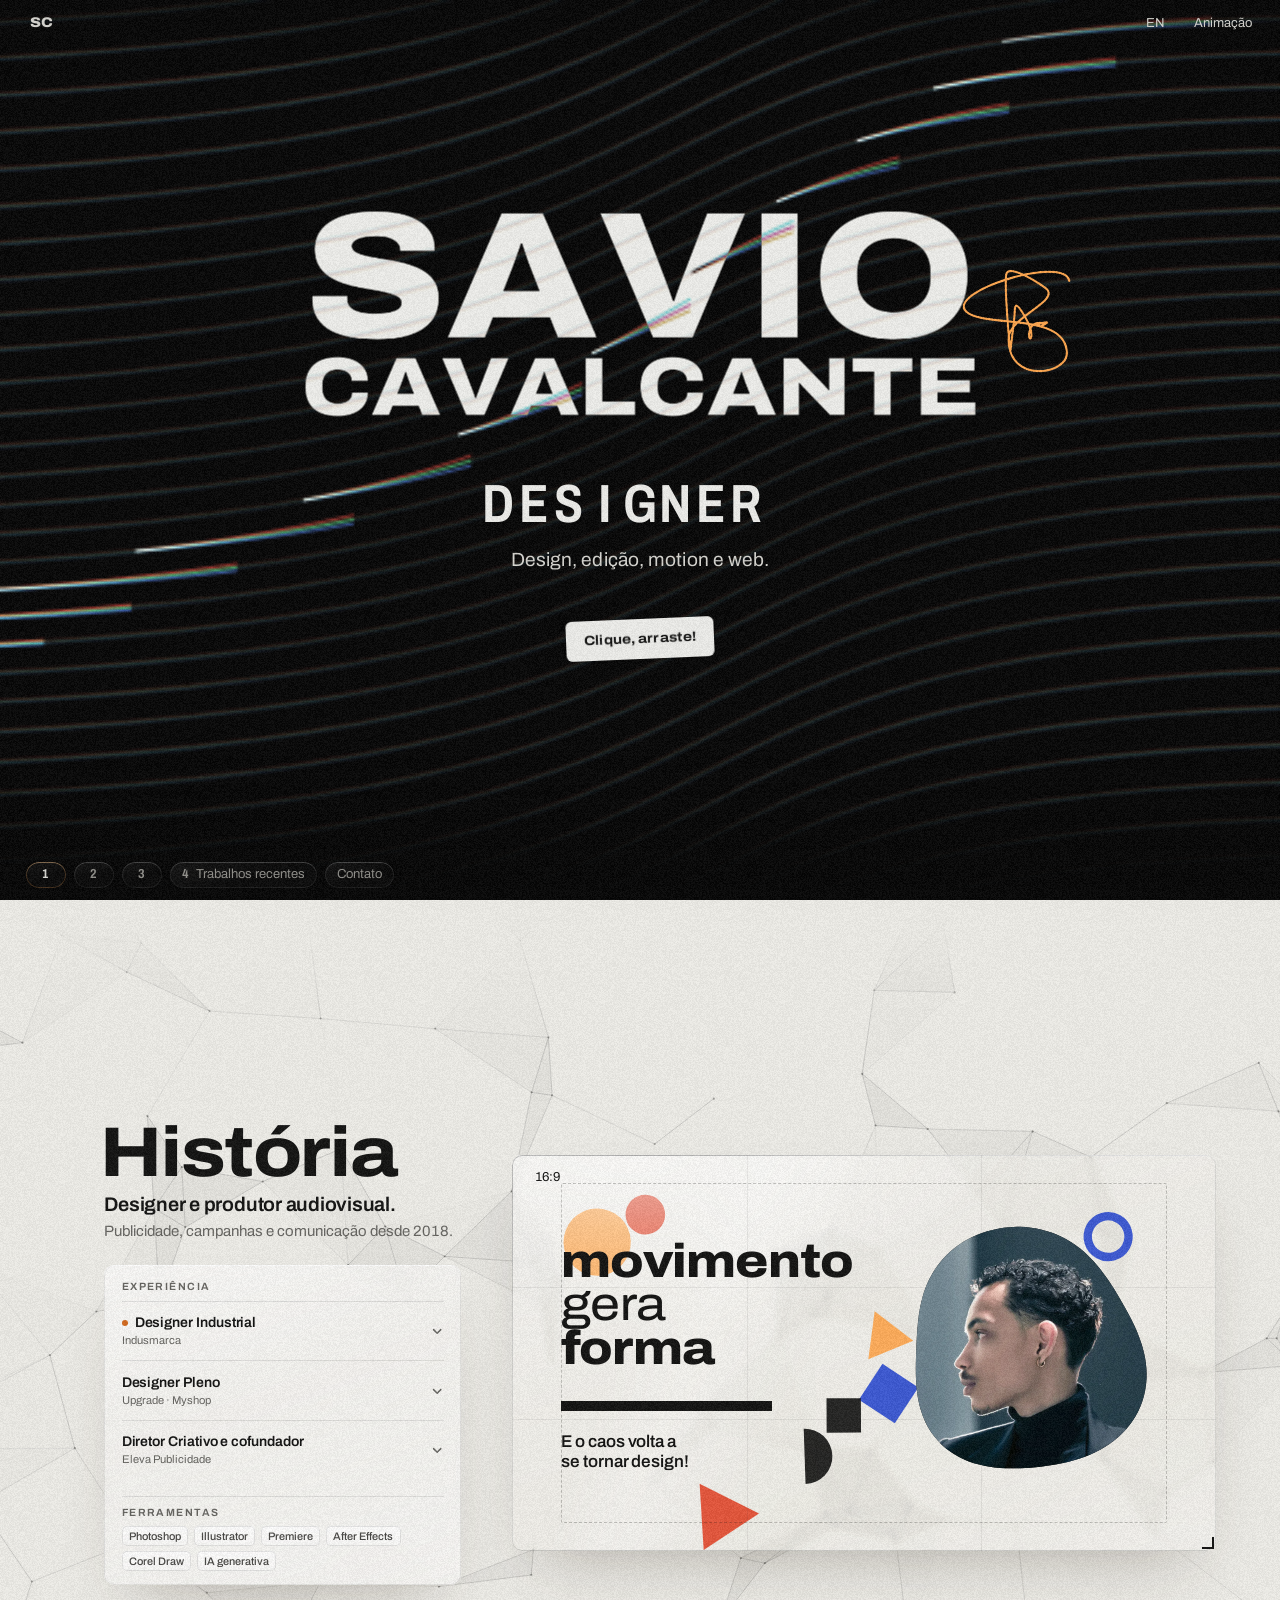
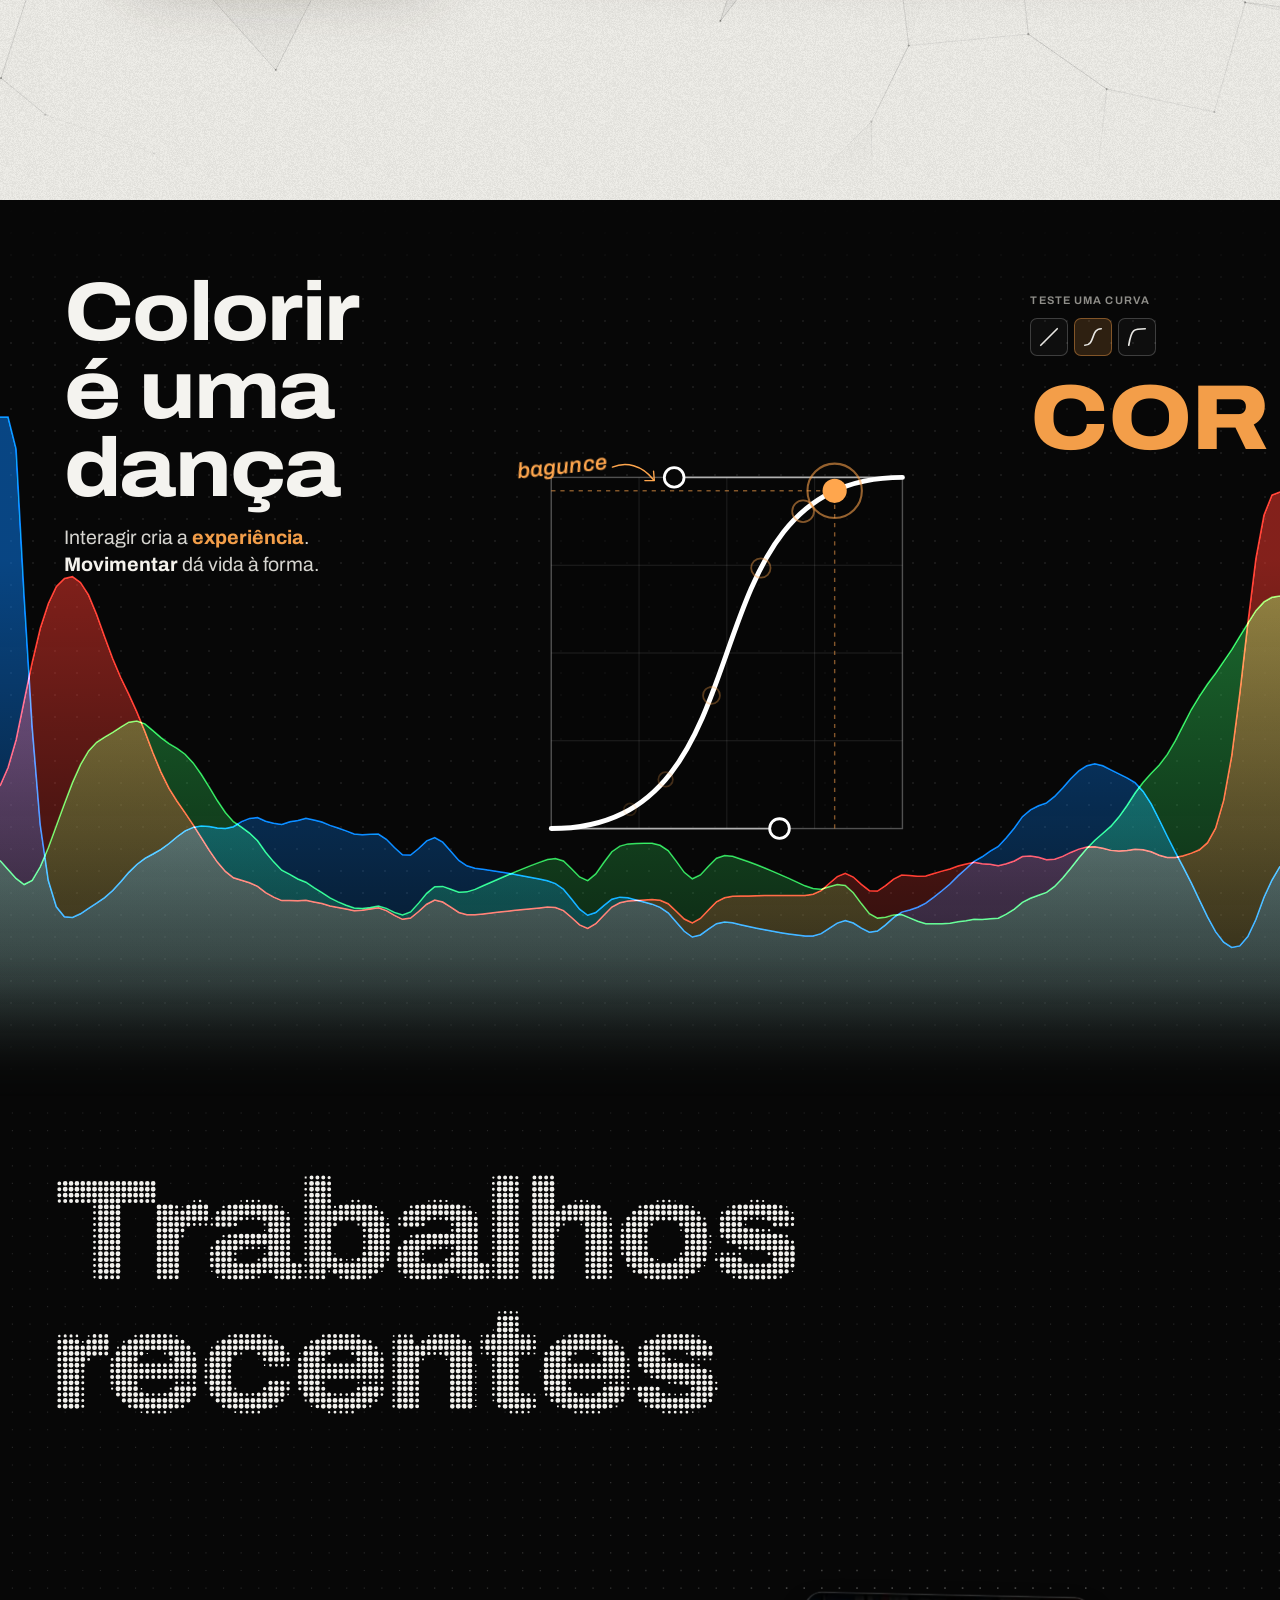
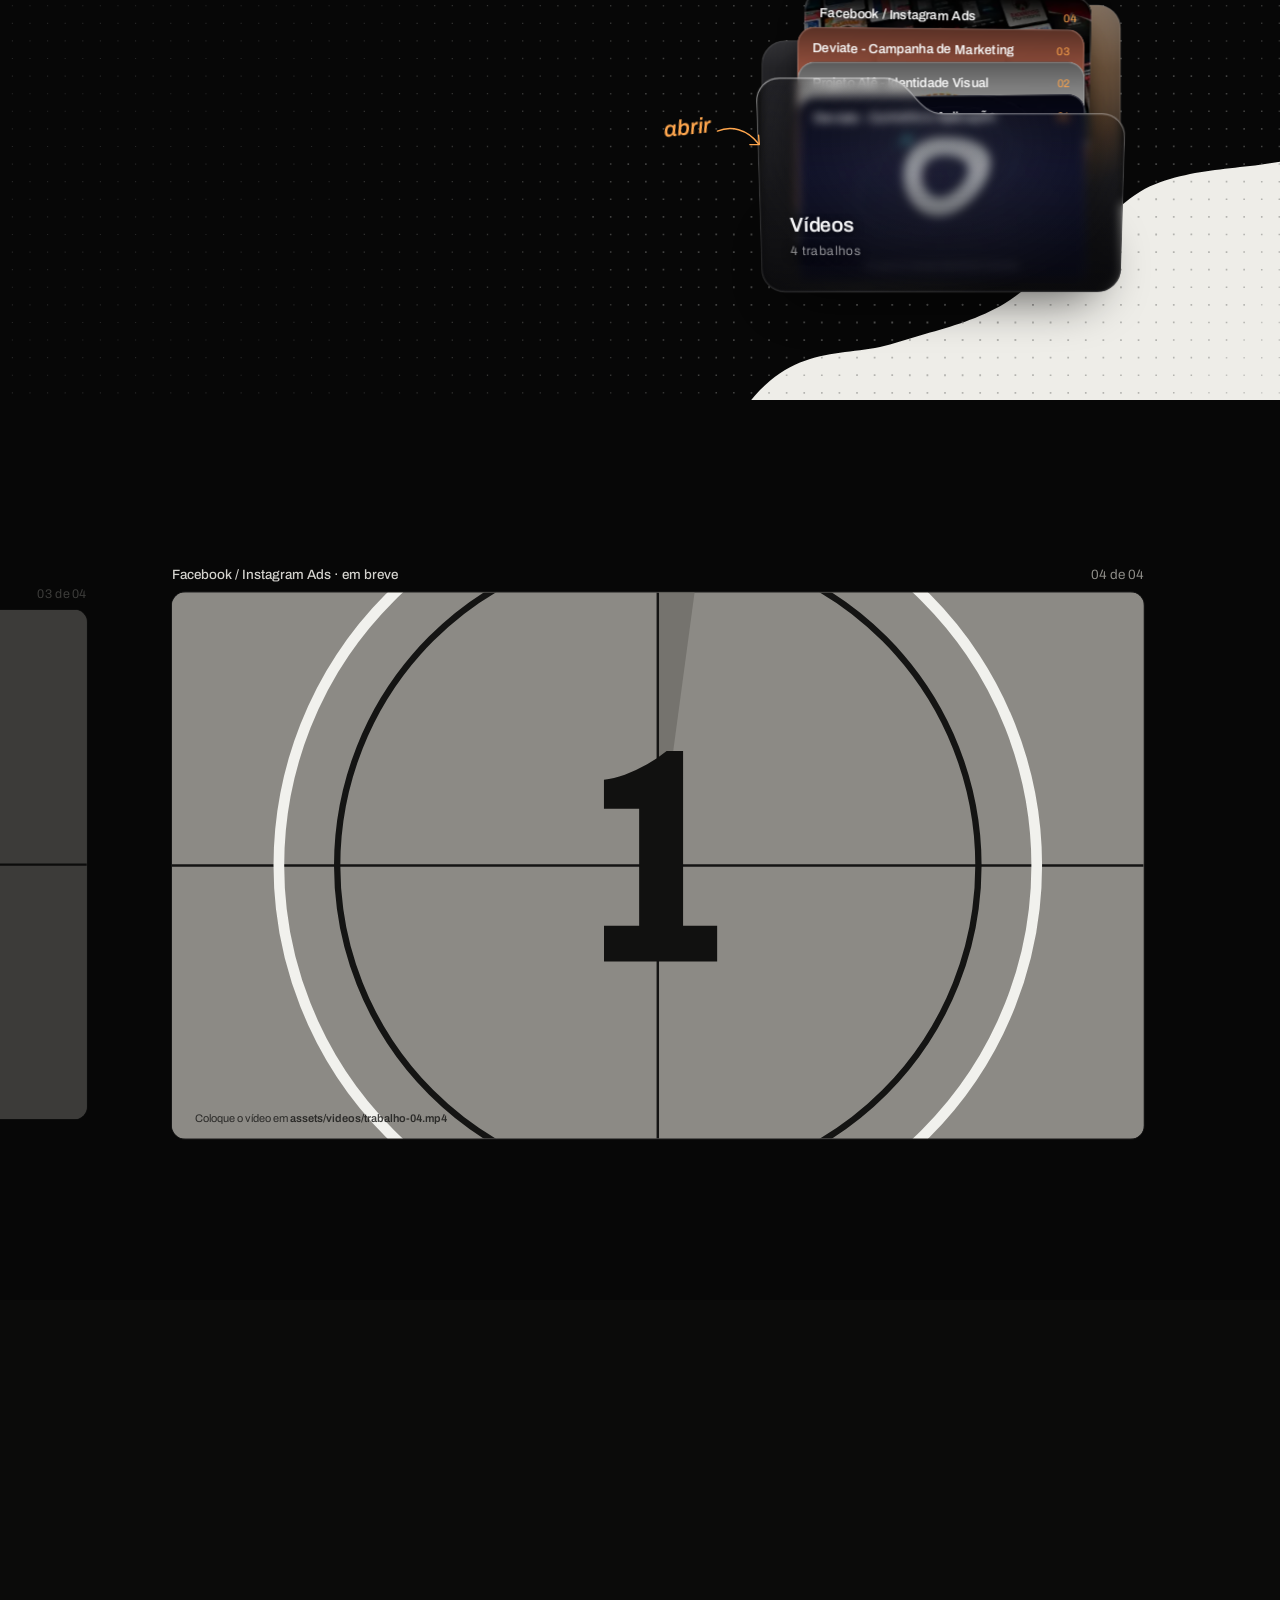
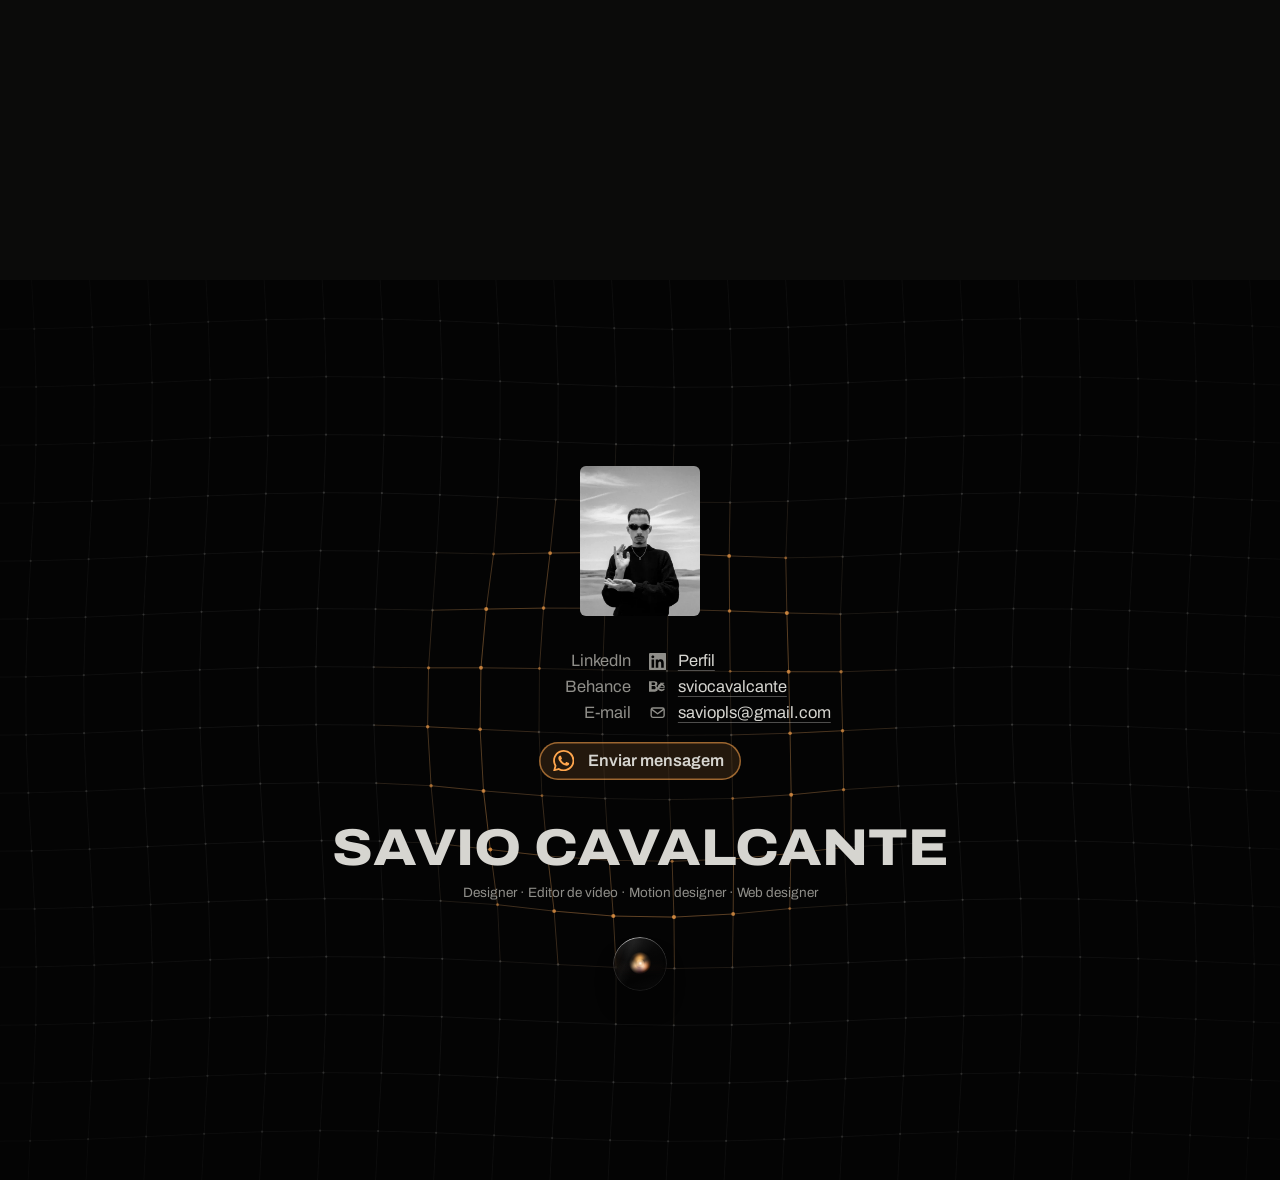
==== commit 1b09326a: "Portfólio: desempenho (cordas leves sem GPU, abertura em partes, arquivos minificados) Publica os co" ====
--- a/v1-contagem/index.html
+++ b/v1-contagem/index.html
@@ -10,7 +10,11 @@
 <link rel="preload" href="../assets/fonts/archivo-latin.woff2" as="font" type="font/woff2" crossorigin>
 <link rel="stylesheet" href="../shared/base.css">
 <link rel="stylesheet" href="v1.css">
-<script>document.documentElement.className = document.documentElement.className.replace('no-js', 'js');</script>
+<script>
+var r = document.documentElement; r.className = r.className.replace('no-js', 'js');
+// a largura da fonte já na primeira pintura (a mesma conta do refitTitle, em cenas.js): trocá-la depois refaz todos os títulos
+r.style.setProperty('--wdth', Math.min(125, Math.max(62, 62 + ((innerWidth - 40) / Math.max(1, innerHeight - 100) - 0.56) * (63 / 1.22))).toFixed(1) + '%');
+</script>
 </head>
 <body>
 
--- a/shared/base.css
+++ b/shared/base.css
@@ -1,75 +1 @@
-/* Base comum: reset, modo mapa, fallbacks. Cada versão define sua pele. */
-
-*, *::before, *::after { box-sizing: border-box; }
-html, body { margin: 0; padding: 0; }
-html { -webkit-text-size-adjust: 100%; text-size-adjust: 100%; }
-body { min-height: 100%; -webkit-font-smoothing: antialiased; -moz-osx-font-smoothing: grayscale; text-rendering: optimizeLegibility; }
-img, video, svg, canvas { display: block; max-width: 100%; }
-button { font: inherit; color: inherit; background: none; border: 0; padding: 0; margin: 0; cursor: pointer; -webkit-tap-highlight-color: transparent; }
-a { color: inherit; -webkit-tap-highlight-color: transparent; }
-h1, h2, h3, p, ol, ul, figure { margin: 0; padding: 0; }
-ol, ul { list-style: none; }
-
-.sr-only {
-  position: absolute !important; width: 1px; height: 1px; padding: 0; margin: -1px;
-  overflow: hidden; clip: rect(0 0 0 0); clip-path: inset(50%); white-space: nowrap; border: 0;
-}
-
-/* ---------- Modo mapa (com JS) ---------- */
-
-html.js, html.js body { height: 100%; overflow: hidden; overscroll-behavior: none; }
-
-html.js .viewport {
-  position: fixed; inset: 0; overflow: hidden;
-  touch-action: none; user-select: none; -webkit-user-select: none;
-  cursor: grab;
-}
-html.js .viewport.is-dragging { cursor: grabbing; }
-html.js .viewport.is-overview { cursor: zoom-in; }
-html.js .viewport.is-overview.is-dragging { cursor: grabbing; }
-
-html.js .world {
-  position: absolute; left: 0; top: 0; width: 0; height: 0;
-  transform-origin: 0 0;
-}
-html.js .stop { position: absolute; }
-
-/* Na visão geral o conteúdo vira mapa: nada dentro é clicável individualmente. */
-html.js .viewport.is-overview .stop * { pointer-events: none; }
-html.js .viewport.is-overview .stop { cursor: pointer; }
-
-/* Texto selecionável onde importa */
-html.js .selectable { user-select: text; -webkit-user-select: text; cursor: text; }
-
-/* Corte seco quando o movimento está desligado */
-.viewport.is-cut { animation: sc-cut 260ms ease-out; }
-@keyframes sc-cut { from { opacity: 0.25; } to { opacity: 1; } }
-
-/* ---------- Sem JS: os capítulos em sequência ---------- */
-
-html.no-js .stop { position: relative; min-height: 100vh; }
-html.no-js .intro, html.no-js .hud-bottom, html.no-js [data-map-toggle], html.no-js [data-motion-toggle], html.no-js [data-lang-toggle] { display: none !important; }
-
-/* ---------- Mídia dos trabalhos ---------- */
-
-.work-media { position: relative; overflow: hidden; }
-.work-media video { position: absolute; inset: 0; width: 100%; height: 100%; object-fit: cover; opacity: 0; transition: opacity 600ms ease-out; }
-.work-media.is-ready video { opacity: 1; }
-.work-ph { position: absolute; inset: 0; display: none; }
-.work-media.is-missing .work-ph { display: block; }
-.work-media.is-missing video { display: none; }
-
-/* ---------- Imagens com fallback ---------- */
-
-.img-slot { position: relative; display: block; overflow: hidden; }
-.img-slot img { width: 100%; height: 100%; object-fit: cover; }
-.img-slot.is-missing img { display: none; }
-
-.mark { display: inline-flex; align-items: center; }
-.mark-img { height: 100%; width: auto; }
-.mark .mark-text { display: none; }
-.mark.is-text .mark-text { display: inline; }
-
-@media (prefers-reduced-motion: reduce) {
-  .work-media video { transition: none; }
-}
+*,*:before,*:after{box-sizing:border-box}html,body{margin:0;padding:0}html{-webkit-text-size-adjust:100%;text-size-adjust:100%}body{min-height:100%;-webkit-font-smoothing:antialiased;-moz-osx-font-smoothing:grayscale;text-rendering:optimizeLegibility}img,video,svg,canvas{display:block;max-width:100%}button{font:inherit;color:inherit;background:none;border:0;padding:0;margin:0;cursor:pointer;-webkit-tap-highlight-color:transparent}a{color:inherit;-webkit-tap-highlight-color:transparent}h1,h2,h3,p,ol,ul,figure{margin:0;padding:0}ol,ul{list-style:none}.sr-only{position:absolute!important;width:1px;height:1px;padding:0;margin:-1px;overflow:hidden;clip:rect(0 0 0 0);clip-path:inset(50%);white-space:nowrap;border:0}html.js,html.js body{height:100%;overflow:hidden;overscroll-behavior:none}html.js .viewport{position:fixed;inset:0;overflow:hidden;touch-action:none;user-select:none;-webkit-user-select:none;cursor:grab}html.js .viewport.is-dragging{cursor:grabbing}html.js .viewport.is-overview{cursor:zoom-in}html.js .viewport.is-overview.is-dragging{cursor:grabbing}html.js .world{position:absolute;left:0;top:0;width:0;height:0;transform-origin:0 0}html.js .stop{position:absolute}html.js .viewport.is-overview .stop *{pointer-events:none}html.js .viewport.is-overview .stop{cursor:pointer}html.js .selectable{user-select:text;-webkit-user-select:text;cursor:text}.viewport.is-cut{animation:sc-cut .26s ease-out}@keyframes sc-cut{0%{opacity:.25}to{opacity:1}}html.no-js .stop{position:relative;min-height:100vh}html.no-js .intro,html.no-js .hud-bottom,html.no-js [data-map-toggle],html.no-js [data-motion-toggle],html.no-js [data-lang-toggle]{display:none!important}.work-media{position:relative;overflow:hidden}.work-media video{position:absolute;inset:0;width:100%;height:100%;object-fit:cover;opacity:0;transition:opacity .6s ease-out}.work-media.is-ready video{opacity:1}.work-ph{position:absolute;inset:0;display:none}.work-media.is-missing .work-ph{display:block}.work-media.is-missing video{display:none}.img-slot{position:relative;display:block;overflow:hidden}.img-slot img{width:100%;height:100%;object-fit:cover}.img-slot.is-missing img{display:none}.mark{display:inline-flex;align-items:center}.mark-img{height:100%;width:auto}.mark .mark-text{display:none}.mark.is-text .mark-text{display:inline}@media (prefers-reduced-motion: reduce){.work-media video{transition:none}}
--- a/v1-contagem/v1.css
+++ b/v1-contagem/v1.css
@@ -1,1451 +1 @@
-/* Archivo servida pelo próprio site: sem a ida e volta ao Google antes do primeiro quadro.
-   O itálico (só dos bilhetes à mão) chega depois do carregamento, pelo cenas.js. */
-@font-face { font-family: 'Archivo'; font-style: normal; font-weight: 300 900; font-stretch: 62% 125%; font-display: swap; src: url('../assets/fonts/archivo-latin.woff2') format('woff2'); unicode-range: U+0000-00FF, U+0131, U+0152-0153, U+02BB-02BC, U+02C6, U+02DA, U+02DC, U+0304, U+0308, U+0329, U+2000-206F, U+20AC, U+2122, U+2191, U+2193, U+2212, U+2215, U+FEFF, U+FFFD; }
-@font-face { font-family: 'Archivo'; font-style: normal; font-weight: 300 900; font-stretch: 62% 125%; font-display: swap; src: url('../assets/fonts/archivo-latin-ext.woff2') format('woff2'); unicode-range: U+0100-02BA, U+02BD-02C5, U+02C7-02CC, U+02CE-02D7, U+02DD-02FF, U+0304, U+0308, U+0329, U+1D00-1DBF, U+1E00-1E9F, U+1EF2-1EFF, U+2020, U+20A0-20AB, U+20AD-20C4, U+2113, U+2C60-2C7F, U+A720-A7FF; }
-
-/* Versão 1 · Contagem. Uma página só, contada pela rolagem: primeiro a pele e o
-   conteúdo das cenas, depois a rolagem que as prende na tela e as empilha. */
-
-:root {
-  --room: #0b0b0a;
-  --room-line: #2a2a27;
-  --room-text: #d6d5d0;
-  --room-dim: #8f8e89;
-  --leader: #8e8c87;
-  --leader-deep: #777570;
-  --light: #ededea;
-  --ink: #111110;
-  --ink-2: #474643;
-  --ink-3: #64635f;
-  --reel: #040404;
-  --tungsten: #ffa64d;
-
-  --mt: clamp(40px, 5.2vh, 52px);
-  --hb: clamp(44px, 5.6vh, 56px);
-  --mx: clamp(10px, 2vw, 28px);
-  --r: clamp(10px, 1.5vmin, 20px);
-  --wdth: 125%;
-
-  --ease-io: cubic-bezier(0.76, 0, 0.24, 1);
-  --ease-out: cubic-bezier(0.16, 1, 0.3, 1);
-
-  color-scheme: dark;
-}
-
-@media (max-width: 720px) {
-  :root { --mt: 48px; --hb: 58px; --mx: 8px; }
-}
-@media (max-height: 460px) {
-  :root { --mt: 38px; --hb: 42px; }
-}
-/* --hb é a altura da barra de baixo; --mb, a distância que o conteúdo guarda dela.
-   Fora do palco as duas são iguais. Dentro, o palco tem a altura da tela com a barra do
-   navegador recolhida (100lvh), mas o HUD fica preso à parte visível: no celular, com a
-   barra do navegador à mostra, o fundo do palco fica escondido atrás dela. --vb é esse
-   pedaço, e o palco soma --vb ao --mb para nada cair em cima do índice. Conta com a barra
-   à mostra (svh), que não muda com a rolagem: o conteúdo não pula quando ela recolhe.
-   No computador, --vb vale 0. */
-:root { --mb: var(--hb); --vb: 0px; }
-@supports (height: 100svh) { :root { --vb: calc(100lvh - 100svh); } }
-.stage { --mb: calc(var(--hb) + var(--vb)); }
-
-html, body { background: var(--room); color: var(--room-text); }
-body {
-  font-family: 'Archivo', ui-sans-serif, system-ui, sans-serif;
-  font-size: 16px; line-height: 1.45;
-  font-variant-numeric: tabular-nums;
-}
-
-::selection { background: var(--tungsten); color: var(--ink); }
-:focus { outline: none; }
-:focus-visible { outline: 2px solid var(--tungsten); outline-offset: 3px; border-radius: 2px; }
-.graph-handle:focus-visible { outline: none; }
-
-/* ---------- Quadros ----------
-   O quadro ocupa a cena inteira: a barra de cima e a de baixo passam por cima
-   dele, e o conteúdo guarda a distância delas (--mt, --mb). */
-
-.frame {
-  position: absolute; inset: 0;
-  color: var(--ink);
-  overflow: hidden;
-  container-type: size;
-}
-@keyframes expose { 0% { filter: brightness(1.14); } 14% { filter: brightness(0.95); } 30% { filter: brightness(1.06); } 100% { filter: none; } }
-@keyframes frame-cue { 0% { opacity: 1; } 22% { opacity: 0; } 44% { opacity: 1; } 66%, 100% { opacity: 0; } }
-.frame--credits { background: var(--reel); color: var(--room-text); }
-
-.chapter-title {
-  font-weight: 760; font-stretch: max(var(--wdth), 108%);
-  font-size: clamp(38px, min(7.2cqw, 13cqh), 96px);
-  line-height: 0.94; letter-spacing: -0.02em;
-  text-wrap: balance;
-}
-.chapter-line {
-  margin-top: 0.9em;
-  font-size: clamp(17px, min(1.7cqw, 3.4cqh), 22px);
-  line-height: 1.35; max-width: 24ch; color: var(--ink);
-  text-wrap: balance;
-}
-.chapter-caption {
-  margin-top: 0.7em; font-size: 13.5px; line-height: 1.4; color: var(--ink-3); max-width: 32ch;
-}
-
-/* ---------- 1 · Título ---------- */
-
-.frame--title {
-  --s: 0;
-  background: #050505;
-  color: var(--light);
-}
-/* as cordas de luz acendem com o letreiro (o apagar da segunda parada é feito no próprio desenho) */
-.title-light {
-  position: absolute; inset: 0; width: 100%; height: 100%; max-width: none;
-  opacity: 0; transition: opacity 1400ms var(--ease-out);
-}
-.is-titled .title-light { opacity: 1; }
-.name {
-  position: absolute; left: 6cqw; right: 6cqw; top: 50%;
-  display: flex; flex-direction: column; align-items: center;
-  font-weight: 820; font-stretch: var(--wdth); text-transform: uppercase;
-  line-height: 0.8; letter-spacing: -0.012em;
-  color: #f4f4f0;
-  /* onde a luz passa, o nome inverte */
-  mix-blend-mode: difference;
-  /* na segunda parada o nome sobe e encolhe até o lugar que o script mede para o bloco todo */
-  transform: translateY(calc(-50% + var(--s) * var(--ny, -15cqh))) scale(calc(1 - var(--s) * (1 - var(--nk, 0.58))));
-  transform-origin: 50% 50%;
-  will-change: transform;
-}
-.name-line { display: block; width: max-content; white-space: nowrap; font-size: 12cqw; }
-.name-line + .name-line { margin-top: 0.06em; }
-.name-measure {
-  position: fixed; left: -9999px; top: 0; visibility: hidden; pointer-events: none;
-  font-size: 100px; font-weight: 820; font-stretch: var(--wdth); text-transform: uppercase;
-  letter-spacing: -0.012em; white-space: nowrap; line-height: 1;
-}
-.name-line .ch { display: inline-block; clip-path: inset(100% 0 -10% 0); }
-/* com script, o nome cru (antes de ser dividido em letras e medido) não aparece */
-.js .frame--title:not(.is-split) .name { visibility: hidden; }
-.roles-static { display: none; font-size: 0.5em; letter-spacing: 0.02em; }
-.motion-off .cells { display: none; }
-.motion-off .roles-static { display: inline; }
-.is-titled .name-line .ch { clip-path: inset(-10% 0 -10% 0); transition: clip-path 600ms var(--ease-out); }
-
-.title-sub {
-  z-index: 1;
-  position: absolute; left: 6cqw; right: 6cqw; top: var(--sub-top, 58%);
-  text-align: center;
-  /* entram só na segunda metade da subida, quando o nome já saiu da frente */
-  opacity: clamp(0, (var(--s) - 0.45) / 0.55, 1);
-  transform: translateY(calc((1 - var(--s)) * 4cqh));
-}
-.roles {
-  color: var(--light);
-  font-weight: 640; font-stretch: 78%; text-transform: uppercase;
-  font-size: clamp(22px, min(4.2cqw, 7cqh), 64px); line-height: 1;
-  letter-spacing: 0.01em;
-}
-.cells { display: inline-flex; }
-.cell { position: relative; display: inline-block; width: 0.66em; text-align: center; }
-/* cada letra cai na célula como antes, mas chega desfocada e acesa: a luz se apaga
-   enquanto ela ganha foco; a letra que sai desce um pouco e some no desfoque */
-.cell-in { display: inline-block; }
-.cell.is-flip .cell-in { animation: cell-flip 420ms var(--ease-out); }
-.cell.is-flip::after {
-  content: attr(data-old); position: absolute; inset: 0; pointer-events: none;
-  animation: cell-out 340ms var(--ease-out) forwards;
-}
-@keyframes cell-flip {
-  0% { transform: translateY(-0.28em); opacity: 0; filter: blur(4px); text-shadow: 0 0 0.4em rgba(255, 238, 218, 0.45); }
-  35% { opacity: 1; filter: blur(0.8px); text-shadow: 0 0 0.3em rgba(255, 238, 218, 0.3); }
-  100% { transform: none; opacity: 1; filter: blur(0); text-shadow: 0 0 0 rgba(255, 238, 218, 0); }
-}
-@keyframes cell-out {
-  0% { transform: none; opacity: 0.85; filter: blur(0); }
-  100% { transform: translateY(0.22em); opacity: 0; filter: blur(5px); }
-}
-.lead {
-  margin: 0.8em auto 0; max-width: 34ch;
-  font-size: clamp(16px, min(1.5cqw, 3cqh), 20px); line-height: 1.4; letter-spacing: 0.005em; color: var(--room-text);
-}
-/* a caixinha: um quadro pequeno e aceso, solto sobre o título, na letra larga do nome.
-   A inclinação e o movimento vêm do script. */
-.title-play { position: relative; margin-top: clamp(26px, 5cqh, 48px); line-height: 1; }
-.title-box {
-  position: relative; display: inline-block; max-width: 100%;
-  padding: 0.86em 1.35em 0.9em;
-  border-radius: 6px;
-  background: var(--light); color: var(--ink);
-  font-size: clamp(13px, min(1.05cqw, 2.2cqh), 14.5px); font-weight: 700; font-stretch: clamp(84%, var(--wdth), 116%); line-height: 1.2;
-  letter-spacing: 0.01em; text-wrap: balance;
-  box-shadow: 0 1px 2px rgba(0, 0, 0, 0.35), 0 10px 24px -12px rgba(0, 0, 0, 0.7);
-  outline: 1px solid transparent; outline-offset: 0;
-  cursor: grab; touch-action: none; pointer-events: none;
-  /* camada própria: ela se move quase o tempo todo e as sombras não são repintadas a cada quadro */
-  will-change: transform;
-  /* é um objeto, não um texto: nada de seleção nem do menu de toque longo */
-  -webkit-user-select: none; user-select: none; -webkit-touch-callout: none;
-  transition: box-shadow 260ms var(--ease-out);
-}
-/* o convite: uma camada de tungstênio por cima do papel acende e apaga em ciclo enquanto
-   ninguém mexeu nela; só a opacidade anima, então o navegador não repinta nada.
-   Com o mouse em cima ela já fica meio acesa. */
-.title-text { position: relative; z-index: 1; }
-.title-tint {
-  position: absolute; inset: 0; border-radius: inherit; pointer-events: none;
-  background: var(--tungsten);
-  box-shadow: 0 0 0 1px rgba(255, 200, 140, 0.9), 0 0 30px rgba(255, 166, 77, 0.5);
-  opacity: 0; transition: opacity 240ms var(--ease-out);
-}
-.is-inviting .title-tint { animation: box-tint 2800ms ease-in-out infinite; }
-@keyframes box-tint { 0%, 34% { opacity: 0; } 52%, 64% { opacity: 1; } 86%, 100% { opacity: 0; } }
-@media (hover: hover) { .title-box:hover .title-tint { animation: none; opacity: 0.7; } }
-.is-pulling .title-tint { animation: none; opacity: 1; }
-/* no mergulho as setas piscam embaixo dela */
-.is-hint .title-drop { opacity: 0.9; }
-.is-hint .title-drop path { animation: drop-run 900ms var(--ease-out) 1; }
-.is-hint .title-drop path:nth-child(2) { animation-delay: 120ms; }
-.is-hint .title-drop path:nth-child(3) { animation-delay: 240ms; }
-/* depois de arremessada, volta ao lugar com um pulo */
-.title-box.is-back { animation: box-back 560ms var(--ease-out) 1; }
-@keyframes box-back { 0% { opacity: 0; scale: 0.6; } 60% { opacity: 1; scale: 1.06; } 100% { scale: 1; } }
-.has-sub .title-box { pointer-events: auto; }
-.title-box:hover { box-shadow: 0 2px 4px rgba(0, 0, 0, 0.32), 0 16px 30px -12px rgba(0, 0, 0, 0.72); }
-.title-box.is-held { cursor: grabbing; box-shadow: 0 3px 6px rgba(0, 0, 0, 0.3), 0 28px 44px -16px rgba(0, 0, 0, 0.8); }
-/* a marca de troca de rolo no canto: só acende quando a caixinha chama */
-.title-box::after {
-  content: ''; position: absolute; top: 6px; right: 6px; width: 5px; height: 5px;
-  border-radius: 50%; background: var(--tungsten); opacity: 0; pointer-events: none;
-}
-.title-box.is-cue::after { animation: frame-cue 900ms steps(1) 1; }
-/* e um contorno se solta dela, como os anéis das alças na Interação */
-.title-box.is-call { animation: box-call 1000ms var(--ease-out) 1; }
-/* arrastando, a caixinha acende em tungstênio, três setas descem dela e a zona
-   "ARREMESSE" aparece na borda de baixo, onde o capítulo seguinte espera;
-   tudo esquenta conforme ela chega perto (--pull) */
-.frame--title::after {
-  content: ''; position: absolute; left: 0; right: 0; bottom: 0; height: 34cqh; pointer-events: none;
-  background: linear-gradient(to top, rgba(255, 166, 77, 0.32), rgba(255, 166, 77, 0) 100%);
-  opacity: 0; transition: opacity 400ms var(--ease-out);
-}
-.frame--title.is-pulling::after { opacity: calc(0.35 + var(--pull, 0) * 0.65); }
-.is-pulling .title-box {
-  background: var(--tungsten); color: #120b04;
-  box-shadow: 0 0 0 1px rgba(255, 200, 140, 0.9), 0 0 34px rgba(255, 166, 77, 0.55), 0 28px 44px -16px rgba(0, 0, 0, 0.8);
-  transition: background-color 250ms var(--ease-out), color 250ms var(--ease-out), box-shadow 250ms var(--ease-out);
-}
-.title-drop {
-  position: absolute; left: 50%; top: calc(100% + 16px); width: 26px; margin-left: -13px;
-  opacity: 0; transition: opacity 300ms var(--ease-out); pointer-events: none;
-}
-.title-drop svg { width: 100%; height: auto; overflow: visible; fill: none; stroke: var(--tungsten); stroke-width: 2.6; stroke-linecap: round; stroke-linejoin: round; filter: drop-shadow(0 0 5px rgba(255, 166, 77, 0.9)); }
-.is-pulling .title-drop { opacity: 1; }
-.title-zone {
-  position: absolute; left: 50%; bottom: calc(var(--mb) + 0.6cqh); z-index: 0;
-  display: inline-flex; align-items: center; gap: 10px;
-  padding: 12px 22px 12px 16px; border-radius: 999px;
-  border: 1.5px dashed rgba(255, 166, 77, 0.85);
-  color: #ffd2a3; font-size: clamp(14px, 1.2cqw, 16px); font-weight: 760; font-stretch: 112%; letter-spacing: 0.14em; white-space: nowrap;
-  -webkit-user-select: none; user-select: none;
-  background: rgba(255, 166, 77, calc(0.08 + var(--pull, 0) * 0.3));
-  box-shadow: 0 0 calc(var(--pull, 0) * 40px) rgba(255, 166, 77, 0.6);
-  opacity: 0; transform: translate(-50%, 14px); pointer-events: none;
-  transition: opacity 300ms var(--ease-out), transform 400ms var(--ease-out);
-}
-.title-zone svg { width: 20px; height: 20px; fill: none; stroke: currentColor; stroke-width: 2.4; stroke-linecap: round; stroke-linejoin: round; }
-.is-pulling .title-zone { opacity: 1; transform: translate(-50%, 0); }
-.is-pulling .title-zone svg { animation: zone-bob 800ms var(--ease-out) infinite; }
-@keyframes zone-bob { 0%, 100% { transform: translateY(-2px); } 50% { transform: translateY(3px); } }
-.is-pulling .title-drop path { animation: drop-run 900ms var(--ease-out) infinite; }
-.is-pulling .title-drop path:nth-child(2) { animation-delay: 150ms; }
-.is-pulling .title-drop path:nth-child(3) { animation-delay: 300ms; }
-@keyframes drop-run { 0% { opacity: 0; transform: translateY(-6px); } 40% { opacity: 1; } 100% { opacity: 0; transform: translateY(8px); } }
-
-/* a assinatura: segue o bloco do nome (sobe e encolhe com ele) e fica ao lado dele.
-   Só aparece na segunda fase, junto com os papéis: o traço se risca enquanto eles entram */
-.sign {
-  position: absolute; left: 6cqw; right: 6cqw; top: 50%; height: var(--nh, 30cqh); z-index: 1;
-  transform: translateY(calc(-50% + var(--s) * var(--ny, -15cqh))) scale(calc(1 - var(--s) * (1 - var(--nk, 0.58))));
-  transform-origin: 50% 50%; pointer-events: none; will-change: transform;
-}
-.sign svg {
-  position: absolute; left: 100%; top: 50%; height: 50%; width: auto; overflow: visible;
-  transform: translate(-2%, -42%) rotate(-8deg); opacity: 0; transition: opacity 300ms var(--ease-out);
-}
-.sign path { fill: none; stroke: var(--tungsten); stroke-width: 20; stroke-linecap: round; stroke-linejoin: round; stroke-dasharray: 1; stroke-dashoffset: 1; transition: stroke-dashoffset 300ms ease-in; }
-.is-signing .sign svg { opacity: 1; transition-duration: 120ms; }
-.is-signing .sign path { stroke-dashoffset: 0; transition: stroke-dashoffset 1100ms cubic-bezier(0.45, 0, 0.25, 1); }
-/* no retrato as duas linhas ocupam a largura toda: ela assina acima de SAVIO, no canto direito,
-   sem tocar nas letras */
-@container (max-aspect-ratio: 1/1) {
-  .sign svg { left: auto; right: 0; top: auto; bottom: calc(100% + 0.6cqh); height: 34%; transform: rotate(-8deg); }
-}
-
-@keyframes box-call {
-  0% { outline-color: rgba(237, 237, 234, 0.7); outline-offset: 0; }
-  100% { outline-color: rgba(237, 237, 234, 0); outline-offset: 18px; }
-}
-.title-hint {
-  position: absolute; left: 0; right: 0; bottom: calc(var(--mb) + 2cqh);
-  text-align: center; font-size: 13px; color: var(--room-text);
-  opacity: calc(1 - var(--s) * 4);
-  transition: opacity 600ms;
-}
-.title-hint.is-gone { opacity: 0; }
-
-/* ---------- 2 · Design ---------- */
-
-/* o painel é papel: o mesmo papel claro da maré dos Trabalhos, a malha escura vaga por
-   trás e o quadro e a placa viram vidro claro. A tinta é a escura de sempre; o tungstênio
-   aprofunda no papel (--hot nos pontos, ícones e luz; --hot-ink no texto, 4,5:1). */
-.frame--design {
-  --paper: #eeede8;
-  --ink: #111110; --ink-2: #474643; --ink-3: #64635f;
-  --hot: #d2681b; --hot-ink: #a34b0b;
-  --rule: rgba(17, 17, 16, 0.1);
-  background: var(--paper);
-}
-.frame--design :focus-visible { outline-color: var(--hot-ink); }
-.frame--design {
-  display: grid;
-  grid-template-columns: minmax(0, 31cqw) minmax(0, 1fr);
-  gap: 4cqw;
-  padding: calc(var(--mt) + 4cqh) 5cqw calc(var(--mb) + 3cqh);
-}
-.design-copy { position: relative; z-index: 1; display: flex; flex-direction: column; align-self: center; min-height: 0; margin-left: 3.5cqw; }
-/* "Design é" numa linha só, do tamanho da coluna; o D grande recua o que a letra tem de respiro para alinhar com o resto */
-.frame--design .chapter-title { white-space: nowrap; margin-left: -0.055em; font-size: clamp(38px, min(6.1cqw, 13cqh), 96px); }
-/* a malha (e a grade cinética do fechamento) fica atrás de tudo no painel */
-.kgrid, .lattice { position: absolute; inset: 0; width: 100%; height: 100%; max-width: none; pointer-events: none; }
-.monitor-area { z-index: 1; }
-.formats { display: flex; gap: 18px; margin-top: 2.2em; }
-.formats button {
-  position: relative; padding: 12px 0 8px; font-size: 13.5px; color: var(--ink-2);
-}
-.formats button::before {
-  content: ''; position: absolute; left: 0; top: 0; height: 0; width: 8px;
-  border-top: 1px solid currentColor;
-}
-.formats button:hover { color: var(--ink); }
-.formats button.is-on { color: var(--ink); }
-.formats button.is-on::before { width: 100%; border-top-width: 2px; }
-
-/* "Design é o que dá forma ao… caos": a palavra é um quadrado de letras do tamanho do título */
-.design-claim { font-size: clamp(20px, min(2.2cqw, 4.4cqh), 32px); line-height: 1.25; margin-top: 0.45em; }
-.design-copy:has(.about) .design-claim {
-  font-size: clamp(14px, min(1.3cqw, 2.6cqh), 17.5px); line-height: 1.45; max-width: 26em; color: var(--ink-3);
-  max-height: 7em; overflow: hidden;
-  transition: max-height 520ms var(--ease-out), opacity 300ms var(--ease-out), margin-top 520ms var(--ease-out);
-}
-/* a frase em dois tons: o que ele é em destaque, numa linha só, e o contexto mais baixo embaixo */
-.design-lead {
-  display: block; margin-bottom: 0.2em;
-  font-size: 1.32em; font-weight: 620; line-height: 1.2; letter-spacing: -0.012em; color: var(--ink);
-}
-.design-copy:has(.about.is-instant) .design-claim { transition: none; }
-
-/* o painel de experiência: rótulos como o "Teste uma curva" da Interação, linhas finas entre
-   os cargos, o período em algarismos de mesma largura; o trabalho atual ganha o tungstênio */
-/* a placa: o mesmo vidro do quadro ao lado, um pouco mais leitoso, para o texto não brigar com a malha */
-.about {
-  --pd: clamp(14px, 1.5cqw, 22px);
-  --plate: #f3f2ee;
-  position: relative; margin-top: clamp(14px, 3cqh, 30px); max-width: 30em;
-  padding: calc(var(--pd) * 0.85) var(--pd) calc(var(--pd) * 0.7);
-  font-size: clamp(13px, min(1.08cqw, 2.1cqh), 15.5px);
-  border-radius: 10px;
-  background:
-    linear-gradient(160deg, rgba(255, 255, 255, 0.62) 0%, rgba(255, 255, 255, 0.22) 42%, rgba(255, 255, 255, 0.4) 100%),
-    rgba(243, 242, 238, 0.66);
-  -webkit-backdrop-filter: blur(6px) saturate(140%);
-  backdrop-filter: blur(6px) saturate(140%);
-  box-shadow:
-    inset 0 1px 0 rgba(255, 255, 255, 0.95),
-    inset 0 0 0 1px rgba(17, 17, 16, 0.08),
-    0 30px 60px -32px rgba(58, 44, 28, 0.34);
-}
-.about-label {
-  font-size: 10.5px; font-weight: 640; letter-spacing: 0.14em; text-transform: uppercase; color: var(--ink-3);
-  margin-bottom: 0.6em;
-}
-.about-list { list-style: none; margin: 0 0 clamp(10px, 2.2cqh, 20px); padding: 0; transition: margin-bottom 520ms var(--ease-out); }
-.about-list > li { border-top: 1px solid var(--rule); }
-.about-row {
-  position: relative; display: grid; grid-template-columns: minmax(0, 1fr) 1.2em; column-gap: 1em; align-items: center;
-  width: 100%; padding: 0.95em 0; text-align: left; color: inherit; font: inherit; cursor: pointer;
-}
-.about-row:focus-visible { outline: 1px solid var(--hot-ink); outline-offset: 2px; border-radius: 3px; }
-.about-role { font-size: 1.08em; font-weight: 600; color: var(--ink); line-height: 1.25; letter-spacing: -0.005em; transition: color 250ms var(--ease-out); }
-.about-org { grid-column: 1; margin-top: 0.12em; font-size: 0.86em; color: var(--ink-3); line-height: 1.35; letter-spacing: 0.005em; }
-.is-open .about-role { color: #000; }
-/* o trabalho atual: um ponto de tungstênio antes do cargo */
-.is-now .about-role::before {
-  content: ''; display: inline-block; width: 6px; height: 6px; margin: 0 0.5em 0.12em 0; border-radius: 50%;
-  background: var(--hot); vertical-align: middle;
-}
-.about-mark { grid-column: 2; grid-row: 1 / span 2; justify-self: end; width: 0.95em; height: 0.95em; color: var(--ink-3); transition: color 250ms var(--ease-out), transform 420ms var(--ease-out); }
-.about-mark svg { display: block; width: 100%; height: 100%; fill: none; stroke: currentColor; stroke-width: 1.4; stroke-linecap: round; stroke-linejoin: round; }
-.about-row:hover .about-mark { color: var(--ink); }
-.about-row:hover .about-role { color: #000; }
-/* fechado aponta para baixo (v); aberto, para o lado (‹) */
-.is-open .about-row .about-mark { color: var(--hot); transform: rotate(90deg); }
-/* o que o cargo fazia: desce pela grade (0fr → 1fr) */
-.about-more { display: grid; grid-template-rows: 0fr; transition: grid-template-rows 520ms var(--ease-out); }
-.about-more-in { min-height: 0; overflow: hidden; }
-.is-open .about-more { grid-template-rows: 1fr; }
-.about-when, .about-text, .about-pie { opacity: 0; transform: translateY(-0.3em); transition: opacity 360ms var(--ease-out), transform 520ms var(--ease-out); }
-.is-open .about-when, .is-open .about-text, .is-open .about-pie { opacity: 1; transform: none; }
-.is-open .about-text { transition-delay: 60ms; }
-.is-open .about-pie { transition-delay: 120ms; }
-.about-when { margin: -0.1em 0 0.5em; font-size: 10.5px; font-weight: 640; color: var(--ink-3); font-variant-numeric: tabular-nums; letter-spacing: 0.12em; text-transform: uppercase; }
-.is-now .about-when { color: var(--hot-ink); }
-.about-text { margin: 0 0 1em; font-size: 0.94em; color: var(--ink-2); line-height: 1.55; max-width: 46ch; }
-/* a pizza e a legenda lado a lado; as cores passaram no validador de paleta sobre a placa
-   clara (#f3f2ee): o laranja aprofundou para passar de 3:1 */
-.about-pie {
-  --c0: #c96a1f; --c1: #4a7ff0; --c2: #199e70;
-  display: grid; grid-template-columns: auto minmax(0, 1fr); align-items: center; column-gap: 1.1em;
-  margin: 0 0 0.9em;
-}
-.about-pie-chart { width: clamp(52px, 4.6em, 72px); height: auto; overflow: visible; }
-/* as cunhas: preenchidas, com um contorno da cor da placa que abre o respiro de 2px entre elas */
-.about-slice {
-  fill: var(--c0); stroke: var(--plate); stroke-width: 2px; stroke-linejoin: round; vector-effect: non-scaling-stroke;
-  transition: opacity 200ms var(--ease-out);
-}
-.about-slice[data-k="1"] { fill: var(--c1); }
-.about-slice[data-k="2"] { fill: var(--c2); }
-.about-pie-legend { list-style: none; margin: 0; padding: 0; display: grid; gap: 0.18em; }
-.about-pie-item { display: grid; grid-template-columns: 0.62em minmax(0, 1fr) auto; align-items: center; column-gap: 0.55em; transition: opacity 200ms var(--ease-out); }
-.about-pie-sw { width: 0.62em; height: 0.62em; border-radius: 2px; background: var(--c0); }
-.about-pie-item[data-k="1"] .about-pie-sw { background: var(--c1); }
-.about-pie-item[data-k="2"] .about-pie-sw { background: var(--c2); }
-.about-pie-name { color: var(--ink-2); }
-.about-pie-val { color: var(--ink); font-variant-numeric: tabular-nums; font-weight: 600; }
-.about-pie-cap {
-  grid-column: 1 / -1; margin-bottom: 0.7em; padding-top: 0.8em; border-top: 1px solid var(--rule);
-  font-size: 10.5px; font-weight: 640; letter-spacing: 0.14em; text-transform: uppercase; color: var(--ink-3);
-}
-/* destaque: passar por uma fatia ou pelo nome apaga as outras */
-.about-pie[data-hl="0"] [data-k]:not([data-k="0"]), .about-pie[data-hl="1"] [data-k]:not([data-k="1"]), .about-pie[data-hl="2"] [data-k]:not([data-k="2"]) { opacity: 0.32; }
-/* com um cargo aberto, as ferramentas recolhem */
-.about-kit { display: grid; grid-template-rows: 1fr; transition: grid-template-rows 520ms var(--ease-out), opacity 300ms var(--ease-out); }
-.about-kit > div { min-height: 0; overflow: hidden; }
-/* a linha e o respiro ficam dentro do que recolhe, para a placa fechar justa no último cargo */
-.about-kit .about-label { border-top: 1px solid var(--rule); padding-top: 0.75em; }
-.about.is-instant .about-more, .about.is-instant .about-kit, .about.is-instant .about-when, .about.is-instant .about-text, .about.is-instant .about-pie, .about.is-instant .about-mark, .about.is-instant .about-slice { transition: none; }
-/* as ferramentas: etiquetas com cara de botão, sem interação (sem hover, sem cursor de mão) */
-.about-tools { list-style: none; margin: 0; padding: 0 0 0.15em; display: flex; flex-wrap: wrap; gap: 0.4em; }
-.about-tools li {
-  padding: 0.3em 0.68em 0.32em; border-radius: 5px; white-space: nowrap;
-  font-size: 0.84em; font-weight: 520; line-height: 1.2; color: var(--ink-2);
-  background: linear-gradient(180deg, rgba(255, 255, 255, 0.8), rgba(255, 255, 255, 0.45));
-  box-shadow: inset 0 0 0 1px rgba(17, 17, 16, 0.1), inset 0 1px 0 rgba(255, 255, 255, 0.9);
-  cursor: default; user-select: none;
-}
-.about.is-in .about-list > li, .about.is-in .about-tools { animation: about-in 640ms var(--ease-out) both; animation-delay: calc(160ms + var(--i, 5) * 70ms); }
-@keyframes about-in { from { opacity: 0; transform: translateY(0.6em); } }
-.motion-off .about.is-in .about-list > li, .motion-off .about.is-in .about-tools { animation: none; }
-.caos {
-  /* o tamanho final vem do script: a largura do título, limitada pela altura livre */
-  --cell: 1.16em;
-  --line: rgba(237, 237, 234, 0.2);
-  --paint: var(--tungsten);
-  position: relative; display: block; flex: none;
-  width: calc(var(--cols, 2) * var(--cell) + 1px); height: calc(var(--rows, 2) * var(--cell) + 1px);
-  margin-top: 0.32em;
-  border-right: 1px solid var(--line); border-bottom: 1px solid var(--line);
-  background:
-    linear-gradient(to right, var(--line) 1px, transparent 1px) 0 0 / var(--cell) 100%,
-    linear-gradient(to bottom, var(--line) 1px, transparent 1px) 0 0 / 100% var(--cell);
-  font-size: clamp(38px, min(7.2cqw, 13cqh), 96px);
-  font-weight: 760; font-stretch: max(var(--wdth), 108%); line-height: 1;
-  cursor: pointer; border-radius: 0;
-}
-.caos:focus-visible { outline-offset: 6px; }
-/* cada letra é pintada da esquerda para a direita: uma cópia colorida se revela por cima da preta */
-.caos-l {
-  position: absolute; left: 0; top: 0; width: var(--cell); height: var(--cell);
-  display: grid; place-items: center; padding-bottom: 0.1em;
-  color: var(--ink);
-  transform: translate(calc(var(--x, 0) * 100%), calc(var(--y, 0) * 100%)) rotate(var(--rot, 0deg));
-  transition: transform 780ms var(--ease-io) var(--d, 0ms);
-}
-.caos-l::after {
-  content: attr(data-ch);
-  position: absolute; inset: 0; display: grid; place-items: center; padding-bottom: 0.1em;
-  color: var(--paint);
-  clip-path: inset(0 100% 0 0);
-  transition: clip-path 300ms var(--ease-out) var(--pd, 0ms);
-}
-.caos-l.is-painted::after { clip-path: inset(0 0 0 0); transition-duration: 560ms; }
-.caos.is-instant .caos-l, .caos.is-instant .caos-l::after { transition: none; }
-
-.monitor-area { position: relative; min-height: 0; display: grid; place-items: center; }
-/* o quadro é uma placa de vidro: deixa a malha passar borrada, tem um véu mais claro
-   no alto e uma borda fina que escurece do lado em que o cursor está (--gx, --gy);
-   no papel a luz não aparece clara, então a borda se marca pela tinta */
-.monitor {
-  --gx: 18%; --gy: 0%;
-  position: relative; width: 320px; height: 180px;
-  border-radius: 10px;
-  background:
-    linear-gradient(112deg, transparent 22%, rgba(255, 255, 255, 0.28) 30%, transparent 44%),
-    linear-gradient(160deg, rgba(255, 255, 255, 0.5) 0%, rgba(255, 255, 255, 0.18) 42%, rgba(255, 255, 255, 0.1) 70%, rgba(255, 255, 255, 0.3) 100%);
-  -webkit-backdrop-filter: blur(3.5px) saturate(150%);
-  backdrop-filter: blur(3.5px) saturate(150%);
-  box-shadow:
-    inset 0 1px 0 rgba(255, 255, 255, 0.9),
-    inset 0 -1px 0 rgba(17, 17, 16, 0.08),
-    0 30px 60px -30px rgba(58, 44, 28, 0.34);
-  container-type: size;
-  cursor: pointer;
-}
-.monitor::before, .monitor::after {
-  content: ''; position: absolute; inset: 0; border-radius: inherit; pointer-events: none;
-}
-/* o reflexo: uma mancha de luz suave sobre a placa */
-.monitor::before {
-  background: radial-gradient(70% 60% at var(--gx) var(--gy), rgba(255, 255, 255, 0.55), transparent 72%);
-}
-/* a borda: 1px de vidro, mais marcada perto da luz */
-.monitor::after {
-  padding: 1px;
-  background: radial-gradient(90% 110% at var(--gx) var(--gy), rgba(17, 17, 16, 0.34), rgba(17, 17, 16, 0.13) 55%, rgba(17, 17, 16, 0.09));
-  -webkit-mask: linear-gradient(#000 0 0) content-box, linear-gradient(#000 0 0);
-  -webkit-mask-composite: xor;
-  mask: linear-gradient(#000 0 0) content-box exclude, linear-gradient(#000 0 0);
-}
-.monitor > span, .monitor > svg { position: absolute; display: block; }
-.m-safe { inset: 7% 7%; border: 1px dashed rgba(17, 17, 16, 0.24); border-radius: 2px; }
-.m-third { background: rgba(17, 17, 16, 0.07); }
-.m-third--v1, .m-third--v2 { top: 0; bottom: 0; width: 1px; }
-.m-third--v1 { left: 33.333%; } .m-third--v2 { left: 66.666%; }
-.m-third--h1, .m-third--h2 { left: 0; right: 0; height: 1px; }
-.m-third--h1 { top: 33.333%; } .m-third--h2 { top: 66.666%; }
-.m-blob { overflow: visible; max-width: none; }
-.m-blob path { fill: var(--ink); }
-/* a foto é recortada por máscara, não por clipPath: a máscara sai com a borda suavizada */
-.m-blob mask path { fill: #fff; }
-.m-blob-img { opacity: 0; transition: opacity 600ms var(--ease-out); }
-.m-blob-img.is-ready { opacity: 1; }
-.monitor > .m-shapes { left: 0; top: 0; width: 100%; height: 100%; max-width: none; pointer-events: none; }
-.m-bar { height: 2.6cqmin; min-height: 2px; background: var(--ink); }
-/* a janela da corrente: três linhas, medidas e escaladas pelo script; as palavras andam pelo relógio */
-.m-words { left: 0; top: 0; font-size: 100px; transform-origin: 0 0; }
-.m-w, .m-w-measure {
-  font-weight: 820; font-stretch: 112%; line-height: 0.8; color: var(--ink);
-  letter-spacing: -0.02em; white-space: nowrap;
-}
-.m-w { position: absolute; left: 0; top: 0; }
-/* o verbo é a dobradiça da corrente: mais leve que os dois nomes */
-.m-w--verb { font-weight: 440; letter-spacing: -0.01em; }
-.m-w-measure { position: fixed; left: -9999px; top: 0; visibility: hidden; pointer-events: none; font-size: 100px; }
-/* o subtítulo do quadro fecha a ideia do capítulo */
-.monitor > .m-text {
-  font-size: clamp(10px, 4.3cqmin, 19px); font-weight: 560; line-height: 1.18; color: var(--ink);
-  letter-spacing: -0.005em; text-wrap: balance;
-}
-.m-ratio { left: 3.2%; top: 3.2%; z-index: 2; font-size: 13px; color: var(--ink); letter-spacing: 0.02em; font-variant-numeric: tabular-nums; }
-/* o canto que se arrasta: área de toque de 44px, desenho de um canto de recorte */
-.monitor > .m-handle {
-  right: -22px; bottom: -22px; width: 44px; height: 44px;
-  cursor: nwse-resize; touch-action: none; border-radius: 50%;
-}
-.m-handle::before {
-  content: ''; position: absolute; left: 8px; top: 8px; width: 12px; height: 12px;
-  border-right: 2px solid var(--ink); border-bottom: 2px solid var(--ink);
-  transition: transform 300ms var(--ease-out);
-}
-.m-handle:hover::before, .is-resizing .m-handle::before { transform: translate(3px, 3px); }
-.m-handle:focus-visible { outline: none; }
-.m-handle:focus-visible::before { border-color: var(--hot); }
-
-/* ---------- 4 · Trabalhos recentes: a abertura ----------
-   Painel escuro, como a Interação e o Design. O arco só guia o olhar; quem leva
-   aos vídeos é a pasta de vidro (desenho do Glassmorphism Folder Cards,
-   de Kedhareswer Naidu, MIT). */
-
-.frame--works {
-  --ink: #f1f0ec; --ink-2: #aeada8; --ink-3: #8f8e89; --light: #070707;
-  background: #070707 radial-gradient(rgba(255, 255, 255, 0.075) 1px, transparent 1.5px) 0 0 / 22px 22px;
-}
-.frame--works { padding: 6cqh 5cqw; }
-/* o desenho não pega o ponteiro */
-.onion { position: absolute; inset: 0; pointer-events: none; z-index: 0; }
-.onion-svg { width: 100%; height: 100%; overflow: visible; }
-.onion-path { fill: none; stroke: rgba(255, 255, 255, 0.22); stroke-width: 1; stroke-dasharray: 2 6; }
-/* a linha cheia se desenha atrás do ponto e mostra o caminho já andado */
-.onion-run { fill: none; stroke: var(--ink); stroke-width: 1.6; opacity: 0.45; stroke-dasharray: 1000; }
-.onion-ghosts circle { fill: none; stroke: var(--ink); stroke-width: 1; }
-.onion-dot { fill: var(--ink); transition: opacity 300ms var(--ease-out); }
-/* o ponto jogado pelo clique é de tungstênio, para se distinguir do que anda sozinho */
-.onion-toss { fill: var(--tungsten); }
-/* a cada queda um anel se abre na boca do bolso */
-.onion-splash { fill: none; stroke: var(--tungsten); stroke-width: 1.5; opacity: 0; transform-box: fill-box; transform-origin: center; }
-.onion-splash.is-on { animation: onion-splash 900ms var(--ease-out) 1; }
-@keyframes onion-splash { 0% { opacity: 0.9; transform: scale(0.2); } 100% { opacity: 0; transform: scale(2.4); } }
-.frame--works.is-open .onion-dot, .frame--works.is-open .onion-ghosts { opacity: 0 !important; }
-.works-copy { position: absolute; left: 5cqw; top: calc(var(--mt) + 3.5cqh); z-index: 2; max-width: 44cqw; pointer-events: none; }
-.frame--works .chapter-title { font-size: clamp(34px, min(5.4cqw, 11cqh), 84px); }
-.works-readout { display: flex; flex-wrap: wrap; gap: 4px 14px; margin-top: 1.1em; font-size: 13.5px; color: var(--ink-2); }
-.readout-count { font-variant-numeric: tabular-nums; color: var(--tungsten); }
-.readout-work { color: var(--ink); font-weight: 560; }
-/* o nome troca subindo, a cada trabalho que sai da pasta */
-.works-readout.is-flip span { animation: readout-in 520ms var(--ease-out) both; }
-.works-readout.is-flip .readout-work { animation-delay: 70ms; }
-@keyframes readout-in { from { opacity: 0; transform: translateY(0.6em); } to { opacity: 1; transform: none; } }
-.readout-count, .readout-work { display: inline-block; }
-/* com a retícula (halftone.js) o fundo e o título são pontos num canvas: o h2 fica só para
-   os leitores de tela, a linha do trabalho da vez desce para baixo do desenho e o arco
-   em SVG sai (quem corre o arco é um cometa na própria retícula; fica o anel da queda) */
-.halftone { position: absolute; inset: 0; width: 100%; height: 100%; max-width: none; pointer-events: none; z-index: 0; }
-.frame--works.has-halftone { background: #070707; }
-.has-halftone .chapter-title { position: absolute; width: 1px; height: 1px; overflow: hidden; clip-path: inset(50%); white-space: nowrap; }
-.has-halftone .works-readout { margin-top: calc(var(--ht-gap, 0px) + 18px); font-size: 15px; }
-.has-halftone .onion-path, .has-halftone .onion-run, .has-halftone .onion-ghosts, .has-halftone .onion-dot, .has-halftone .onion-toss { display: none; }
-
-/* ---- a pasta ---- */
-/* o padding de baixo não mexe nas pastas (elas se posicionam pelo topo): só leva --vb em px
-   para o script, que assenta a pasta acima da barra do navegador no celular */
-.folders { position: absolute; inset: 0; z-index: 1; pointer-events: none; padding-bottom: var(--vb); }
-.gf {
-  --s: 1;
-  --gf-px: 0; --gf-py: 0;
-  --gf-ease: cubic-bezier(.2, .8, .2, 1);
-  --gf-spring: cubic-bezier(.34, 1.36, .5, 1);
-  --gf-hinge: 0deg; --gf-lift: 42px; --gf-spread: 0px; --gf-fan: 0deg; --gf-stack: 15px;
-  position: absolute; isolation: isolate; pointer-events: none;
-  -webkit-tap-highlight-color: transparent;
-}
-.gf:hover, .gf:focus-within { --gf-hinge: -11deg; --gf-lift: -34px; --gf-spread: 8px; --gf-fan: 1.4deg; --gf-stack: 10px; }
-.gf[data-open] { --gf-hinge: -24deg; --gf-lift: -96px; --gf-spread: 40px; --gf-fan: 5deg; --gf-stack: 30px; }
-/* aberta, os arquivos se espalham em degraus, cada nome à mostra */
-.gf[data-open] { --gf-spread: 22px; --gf-fan: 2.5deg; --gf-stack: 46px; }
-/* fechada: a tampa entreaberta e os arquivos em cascata, cada um com a faixa do nome à mostra */
-.gf:not([data-open]) { --gf-hinge: -8deg; --gf-lift: -10px; --gf-spread: 0px; --gf-fan: 0deg; --gf-stack: 32px; }
-.gf:not([data-open]):hover, .gf:not([data-open]):focus-within { --gf-hinge: -13deg; --gf-lift: -16px; --gf-stack: 34px; }
-.gf-stage { position: absolute; left: 0; top: 0; width: 340px; height: 272px; transform-origin: 0 0; }
-.gf-tilt {
-  position: absolute; inset: 0;
-  transform: perspective(1400px) rotateX(calc(var(--gf-py) * -3deg)) rotateY(calc(var(--gf-px) * 4deg));
-  transition: transform .9s var(--gf-ease);
-}
-.gf-shadow {
-  position: absolute; left: 18px; right: 18px; bottom: -6px; height: 60px; border-radius: 40px;
-  background: rgba(0, 0, 0, .62); filter: blur(22px);
-  transform: translateX(calc(var(--gf-px) * -8px));
-  transition: transform .9s var(--gf-ease), opacity .9s var(--gf-ease), background .6s var(--gf-ease);
-}
-.gf:hover .gf-shadow, .gf[data-open] .gf-shadow { background: rgba(255, 166, 77, .22); }
-/* o fundo da pasta: grafite com a luz de tungstênio batendo num canto */
-.gf-back {
-  position: absolute; inset: 0; overflow: hidden; pointer-events: auto; cursor: pointer;
-  background: linear-gradient(180deg, #2a2a2e 0%, #121214 100%);
-}
-.gf-art {
-  position: absolute; inset: -12px;
-  background:
-    radial-gradient(58% 66% at var(--ax, 70%) var(--ay, 20%), rgba(255, 166, 77, .62), rgba(255, 166, 77, 0) 72%),
-    radial-gradient(46% 56% at calc(100% - var(--ax, 70%)) 92%, rgba(241, 240, 236, .16), rgba(241, 240, 236, 0) 70%),
-    linear-gradient(180deg, #2a2a2e 0%, #121214 100%);
-  transform: translate(calc(var(--gf-px) * -7px), calc(var(--gf-py) * -6px)) scale(1.02);
-  transition: transform 1.1s var(--gf-ease);
-}
-.gf-back-sheen {
-  position: absolute; inset: 0; pointer-events: none;
-  background:
-    linear-gradient(180deg, rgba(255, 255, 255, .14) 0%, rgba(255, 255, 255, 0) 22%),
-    radial-gradient(120% 80% at 80% 0%, rgba(255, 255, 255, .1), rgba(255, 255, 255, 0) 60%);
-}
-.gf-rim { position: absolute; left: 0; top: 0; max-width: none; overflow: visible; pointer-events: none; fill: none; }
-.gf-back-rim { width: 340px; height: 272px; }
-.gf-back-rim path { stroke: rgba(255, 255, 255, .16); stroke-width: 1; }
-
-/* as folhas: nada pendura para fora do fundo do bolso */
-.gf-files { position: absolute; inset: 0; z-index: 5; pointer-events: none; clip-path: inset(-400px -400px 10px -400px); }
-.gf-sheet {
-  all: unset; box-sizing: border-box;
-  position: absolute; left: 34px; top: 96px; width: 272px; height: 184px;
-  border-radius: 16px; overflow: hidden; pointer-events: none;
-  background: linear-gradient(180deg, #2c2c30 0%, #1c1c1f 100%);
-  box-shadow: inset 0 1px 0 rgba(255, 255, 255, .14), 0 0 0 .5px rgba(255, 255, 255, .08), 0 12px 28px -8px rgba(0, 0, 0, .7);
-  transform-origin: 50% 100%;
-  transform:
-    translate(calc(var(--gf-jx) + var(--gf-slot) * var(--gf-spread)), calc(var(--gf-lift) + var(--gf-depth) * var(--gf-stack) * -1))
-    rotate(calc(var(--gf-jr) + var(--gf-slot) * var(--gf-fan)));
-  transition:
-    transform .75s var(--gf-spring) calc(var(--gf-depth) * 40ms),
-    box-shadow .4s var(--gf-ease),
-    translate .9s var(--gf-ease),
-    opacity .9s var(--gf-ease),
-    filter .5s var(--gf-ease);
-}
-.gf-sheet--art { background: #1a1a1d; }
-/* a folha da vez sobe acima do vidro; aberta a pasta, cada folha é um link */
-/* o arquivo da vez sobe um pouco na cascata: aparece mais, e como a ordem da pilha não
-   muda, ele nunca passa na frente dos que estão à frente dele */
-.gf-sheet.is-called { translate: 0 -24px; box-shadow: inset 0 0 0 1.5px var(--tungsten), 0 18px 34px -10px rgba(0, 0, 0, .8); }
-/* os outros escurecem um pouco enquanto um está em destaque */
-.gf-files.has-call .gf-sheet:not(.is-called) { filter: brightness(.6); }
-.gf[data-open] button.gf-sheet { pointer-events: auto; cursor: pointer; }
-.gf[data-open] .gf-sheet:hover, .gf[data-open] .gf-sheet:focus-visible {
-  transform:
-    translate(calc(var(--gf-jx) + var(--gf-slot) * var(--gf-spread)), calc(var(--gf-lift) + var(--gf-depth) * var(--gf-stack) * -1 - 18px))
-    rotate(calc(var(--gf-slot) * var(--gf-fan) * .6));
-  box-shadow: inset 0 0 0 1.5px var(--tungsten), 0 22px 40px -12px rgba(0, 0, 0, .8);
-  transition-delay: 0s;
-}
-.gf-sheet:focus-visible { outline: none; }
-.gf-sheet-art { position: absolute; left: 0; top: 0; width: 272px; height: 184px; max-width: none; object-fit: cover; }
-.gf-sheet--art::after {
-  content: ""; position: absolute; inset: 0; border-radius: inherit; pointer-events: none;
-  background: linear-gradient(180deg, rgba(0, 0, 0, .55) 0%, rgba(0, 0, 0, 0) 38%), rgba(0, 0, 0, .22);
-  box-shadow: inset 0 0 0 1px rgba(255, 255, 255, .2);
-}
-/* sem pôster, a folha mostra o número do trabalho */
-.gf-ph {
-  position: absolute; inset: 0; display: flex; align-items: flex-end; padding: 0 16px 6px;
-  font-size: 92px; font-weight: 800; font-stretch: 118%; line-height: 1; letter-spacing: -0.04em;
-  color: rgba(241, 240, 236, .09);
-}
-.gf-sheet-head {
-  position: absolute; left: 14px; right: 14px; top: 11px; z-index: 1;
-  display: flex; align-items: baseline; justify-content: space-between; gap: 10px; white-space: nowrap;
-}
-.gf-sheet-name {
-  overflow: hidden; text-overflow: ellipsis; color: #fafafa;
-  font-size: calc(max(12.5px * var(--s), 11px) / var(--s)); font-weight: 560; letter-spacing: -.005em;
-}
-.gf-sheet-meta { flex: none; font-size: calc(max(10.5px * var(--s), 10px) / var(--s)); font-variant-numeric: tabular-nums; color: var(--tungsten); }
-.gf-lines { position: absolute; left: 14px; right: 14px; top: 40px; display: flex; flex-direction: column; gap: 9px; }
-.gf-lines i { display: block; height: 5px; border-radius: 3px; background: rgba(255, 255, 255, .08); }
-.gf-lines i:first-child { height: 9px; margin-bottom: 4px; background: rgba(255, 255, 255, .16); }
-
-/* a frente de vidro */
-.gf-front {
-  position: absolute; left: 0; top: 74px; width: 340px; height: 198px; z-index: 10; border-radius: 22px;
-  -webkit-backdrop-filter: blur(5px) saturate(1.35); backdrop-filter: blur(5px) saturate(1.35);
-  transform-origin: 50% 100%;
-  transform: perspective(760px) rotateX(var(--gf-hinge));
-  transition: transform .8s var(--gf-spring), translate 1s var(--gf-ease), opacity 1s var(--gf-ease);
-}
-.gf-front--bump { animation: gf-bump .7s var(--gf-ease) both; }
-@keyframes gf-bump {
-  0% { scale: 1; }
-  35% { scale: 1.018 .975; }
-  70% { scale: .996 1.006; }
-  100% { scale: 1; }
-}
-/* clara no alto (os arquivos aparecem) e mais escura embaixo, onde está o nome da pasta */
-.gf-tint { position: absolute; inset: 0; background: linear-gradient(180deg, rgba(18, 18, 20, .05) 0%, rgba(14, 14, 16, .32) 46%, rgba(8, 8, 10, .84) 100%); }
-.gf-spec {
-  position: absolute; inset: 0; pointer-events: none; mix-blend-mode: screen; opacity: .16;
-  background: radial-gradient(260px 200px at calc(50% + var(--gf-px) * 46%) calc(30% + var(--gf-py) * 40%), rgba(255, 255, 255, .5), rgba(255, 255, 255, 0) 70%);
-}
-.gf-front-rim { width: 340px; height: 198px; opacity: .55; transition: opacity .4s var(--gf-ease); }
-.gf-front-rim path { stroke-width: 2.4; transition: stroke .4s var(--gf-ease), stroke-width .3s var(--gf-ease); }
-.gf:hover .gf-front-rim, .gf:focus-within .gf-front-rim { opacity: .9; }
-.gf:hover .gf-front-rim path, .gf-front:has(.gf-hit:focus-visible) .gf-front-rim path { stroke: var(--tungsten); }
-.gf-front:has(.gf-hit:focus-visible) .gf-front-rim path { stroke-width: 5; }
-.gf-hit { all: unset; position: absolute; inset: 0; z-index: 1; cursor: pointer; pointer-events: auto; }
-.gf-label {
-  position: absolute; z-index: 2; left: 28px; bottom: 30px; right: 28px;
-  display: flex; flex-direction: column; gap: 5px; pointer-events: none; color: #f5f5f7;
-  text-shadow: 0 1px 10px rgba(0, 0, 0, .8);
-}
-.gf-title {
-  font-size: calc(max(19px * var(--s), 13px) / var(--s)); font-weight: 600; line-height: 1.15; letter-spacing: -.012em;
-  display: -webkit-box; -webkit-box-orient: vertical; -webkit-line-clamp: 2; overflow: hidden;
-}
-.gf-meta { font-size: calc(max(12px * var(--s), 10.5px) / var(--s)); letter-spacing: .03em; font-variant-numeric: tabular-nums; color: rgba(245, 245, 247, .58); }
-.gf:hover .gf-meta { color: var(--tungsten); }
-
-
-/* a entrada: a pasta se monta sozinha */
-.gf:not([data-entered]) .gf-back, .gf:not([data-entered]) .gf-back-rim { translate: 0 22px; opacity: 0; }
-.gf:not([data-entered]) .gf-sheet { translate: 0 -120px; opacity: 0; }
-.gf:not([data-entered]) .gf-front { translate: 0 46px; opacity: 0; }
-.gf:not([data-entered]) .gf-shadow { opacity: 0; }
-.gf-back, .gf-back-rim { transition: translate 1s var(--gf-ease), opacity .9s var(--gf-ease); }
-.gf[data-entered] .gf-sheet { transition-delay: calc(var(--gf-depth) * 40ms), 0s, calc(.18s + var(--gf-depth) * 90ms), calc(.18s + var(--gf-depth) * 90ms); }
-.gf[data-entered] .gf-front { transition-delay: 0s, .42s, .42s; }
-.gf[data-entered] .gf-sheet.is-called { transition-delay: 0s; }
-
-/* ---------- 4 · Interação: a curva comanda o fundo ----------
-   O editor tem o tamanho de antes; o quadro inteiro atrás dele é o fundo que a curva desenha. */
-
-/* a mesma grade de pontos da pasta dos trabalhos, por baixo dos canais */
-/* o fundo pontilhado da Interação mora com as emendas, no fim do arquivo (A rolagem) */
-.frame--play { color: var(--room-text); }
-.frame--play {
-  display: grid;
-  grid-template-columns: minmax(0, 28cqw) auto minmax(0, 1fr);
-  grid-template-rows: minmax(0, 1fr);
-  gap: 2cqh 4cqw;
-  padding: calc(var(--mt) + 3cqh) 5cqw calc(var(--mb) + 2cqh);
-}
-.play-bg { position: absolute; inset: 0; width: 100%; height: 100%; max-width: none; pointer-events: none; }
-.play-copy, .graph-wrap, .play-tools { position: relative; z-index: 1; }
-.play-copy { grid-column: 1; grid-row: 1; align-self: start; }
-.frame--play .chapter-title { color: #f4f3ef; }
-.frame--play .chapter-line { color: var(--room-text); }
-.graph-wrap {
-  grid-column: 2; grid-row: 1; align-self: center;
-  height: min(76cqh, 52cqw); aspect-ratio: 144 / 164;
-  /* o gráfico inteiro segura o toque: mexer na curva nunca rola a página */
-  touch-action: none; cursor: default;
-}
-/* enquanto uma alça está presa ao dedo, nem o elástico das bordas da página se mexe */
-html.is-holding, html.is-holding body { overscroll-behavior: none; }
-/* a área de pegar de cada alça, do tamanho de um dedo */
-.graph-grip {
-  position: absolute; z-index: 2; width: 44px; height: 44px; margin: -22px 0 0 -22px;
-  border-radius: 50%; touch-action: none; cursor: grab;
-}
-.graph-grip:active { cursor: grabbing; }
-/* o cursor-guia: a ponta fica na origem do elemento, que o script leva até a alça.
-   Com mouse, uma seta de traço fino que deixa um ponto de tungstênio ao apertar; no toque,
-   o marcador de dedo das gravações de tela (um disco translúcido com aro). */
-.graph-hand {
-  position: absolute; left: 0; top: 0; z-index: 3; width: 0; height: 0;
-  opacity: 0; pointer-events: none; will-change: transform, opacity;
-}
-.hand-arrow {
-  position: absolute; left: -4px; top: -3.5px; width: 34px; height: 34px; max-width: none; overflow: visible;
-  fill: #f6f5f1; stroke: #0b0b0a; stroke-width: 1.1; stroke-linejoin: round; paint-order: stroke;
-  filter: drop-shadow(0 3px 5px rgba(0, 0, 0, 0.5));
-  transition: transform 160ms var(--ease-out);
-}
-.graph-hand.is-down .hand-arrow { transform: translate(1px, 1px) scale(0.92); }
-.hand-dot {
-  display: none; position: absolute; left: -17px; top: -17px; width: 34px; height: 34px; border-radius: 50%;
-  background: rgba(246, 245, 241, 0.22); border: 1.5px solid rgba(246, 245, 241, 0.9);
-  box-shadow: 0 4px 14px rgba(0, 0, 0, 0.45);
-  transition: background-color 160ms var(--ease-out), border-color 160ms var(--ease-out);
-}
-.graph-hand.is-down .hand-dot { background: rgba(255, 166, 77, 0.38); border-color: var(--tungsten); }
-@media (hover: none) {
-  .hand-arrow { display: none; }
-  .hand-dot { display: block; }
-}
-/* apertado: um ponto de tungstênio fica sob a ponta enquanto a alça é puxada */
-.graph-press {
-  position: absolute; left: -5px; top: -5px; width: 10px; height: 10px; border-radius: 50%;
-  background: var(--tungsten); box-shadow: 0 0 12px rgba(255, 166, 77, 0.8);
-  opacity: 0; transform: scale(0.4); transition: opacity 160ms var(--ease-out), transform 220ms var(--ease-out);
-}
-.graph-hand.is-down .graph-press { opacity: 1; transform: none; }
-/* o clique: dois anéis finos saem da ponta, um logo depois do outro */
-.graph-tap, .graph-tap::after {
-  position: absolute; left: -22px; top: -22px; width: 44px; height: 44px; border-radius: 50%;
-  border: 1.5px solid var(--tungsten); opacity: 0; transform: scale(0.3);
-}
-.graph-tap::after { content: ''; left: -1.5px; top: -1.5px; }
-.graph-tap.is-on { animation: hand-tap 760ms var(--ease-out) 1; }
-.graph-tap.is-on::after { animation: hand-tap 760ms var(--ease-out) 140ms 1; }
-@keyframes hand-tap { 0% { opacity: 0.95; transform: scale(0.3); } 100% { opacity: 0; transform: scale(1.5); } }
-.graph-hand.is-static { opacity: 1; }
-.graph { width: 100%; height: 100%; overflow: visible; }
-.graph-box { fill: rgba(7, 7, 7, 0.62); stroke: rgba(255, 255, 255, 0.3); stroke-width: 0.004; }
-.graph-grid line { stroke: rgba(255, 255, 255, 0.1); stroke-width: 0.003; }
-.graph-arm { stroke: rgba(255, 255, 255, 0.55); stroke-width: 0.005; }
-.graph-curve { fill: none; stroke: #fff; stroke-width: 0.014; stroke-linecap: round; }
-.graph-rider { fill: var(--tungsten); }
-.graph-ring { fill: none; stroke: #fff; stroke-width: 0.006; opacity: 0; pointer-events: none; }
-.graph-handle { cursor: grab; outline: none; }
-.graph-handle:active { cursor: grabbing; }
-.graph-hit { fill: transparent; }
-.graph-knob { fill: #070707; stroke: #fff; stroke-width: 0.008; }
-.graph-handle:hover .graph-knob, .graph-handle.is-active .graph-knob { fill: #fff; }
-.graph-handle:focus-visible .graph-knob { stroke: var(--tungsten); stroke-width: 0.014; }
-
-.play-tools { grid-column: 3; grid-row: 1; align-self: start; justify-self: start; display: flex; flex-direction: column; gap: 1.6em; margin-top: 1.2em; }
-/* as curvas prontas: quadrados pequenos, cada um com o desenho da própria curva (o nome fica no
-   rótulo de acessibilidade e na dica do mouse). A escolhida ganha só um fundo laranja leve.
-   Enquanto ninguém usou, um aro fino passa por eles em sequência (só opacidade). */
-.presets { display: flex; flex-wrap: wrap; align-items: center; gap: 6px; }
-.presets-label {
-  flex: 0 0 100%; margin-bottom: 3px;
-  font-size: 11px; font-weight: 640; letter-spacing: 0.1em; text-transform: uppercase; color: var(--room-dim);
-}
-.frame--play .presets button {
-  position: relative; display: grid; place-items: center; width: 38px; height: 38px; padding: 0; border-radius: 7px;
-  border: 1px solid rgba(255, 255, 255, 0.2); background: rgba(255, 255, 255, 0.03);
-  color: #e9e8e4; cursor: pointer;
-  transition: background-color 200ms var(--ease-out), border-color 200ms var(--ease-out);
-}
-.preset-curve { width: 22px; height: 22px; max-width: none; overflow: visible; fill: none; stroke: currentColor; stroke-width: 1.8; stroke-linecap: round; }
-@media (hover: hover) {
-  .frame--play .presets button:hover { border-color: rgba(255, 255, 255, 0.45); }
-}
-.frame--play .presets button:active { transform: scale(0.95); }
-.frame--play .presets button.is-on { background: rgba(255, 166, 77, 0.16); border-color: rgba(255, 166, 77, 0.4); }
-.frame--play .presets button:focus-visible { outline: 2px solid var(--tungsten); outline-offset: 3px; }
-.frame--play .presets button::after {
-  content: ''; position: absolute; inset: -1px; border-radius: inherit; pointer-events: none;
-  border: 1px solid rgba(255, 166, 77, 0.75); opacity: 0;
-}
-.presets.is-inviting button::after { animation: preset-call 4000ms ease-in-out 900ms infinite; }
-.presets.is-inviting button:nth-of-type(2)::after { animation-delay: 1050ms; }
-.presets.is-inviting button:nth-of-type(3)::after { animation-delay: 1200ms; }
-.presets.is-inviting button:nth-of-type(4)::after { animation-delay: 1350ms; }
-@keyframes preset-call { 0%, 6% { opacity: 0; } 14% { opacity: 1; } 30%, 100% { opacity: 0; } }
-/* a bolinha: halo que cresce com a pressa, cópias do caminho atrás e as linhas até os eixos */
-.graph-halo { fill: none; stroke: var(--tungsten); stroke-width: 0.006; opacity: 0; pointer-events: none; }
-.rider-ghost { fill: none; stroke: var(--tungsten); stroke-width: 0.005; opacity: 0; pointer-events: none; }
-.graph-guide { stroke: rgba(255, 166, 77, 0.5); stroke-width: 0.004; stroke-dasharray: 0.012 0.014; pointer-events: none; }
-/* "experiência": em destaque no subtítulo, com a cor e o corpo comandados pela curva */
-.exp { display: inline-block; font-weight: 720; color: var(--tungsten); transform-origin: 50% 85%; will-change: transform; }
-/* duas frases, uma por linha */
-.frame--play .play-line { max-width: 30ch; }
-.play-l { display: block; }
-/* "Movimentar": em destaque na tinta clara, com uma onda lenta que atravessa as letras.
-   Sobe pouco (um décimo da letra) e cada letra entra um instante depois da anterior */
-.mov { font-weight: 720; color: #f4f2ec; white-space: nowrap; }
-.mov-ch { display: inline-block; animation: mov-wave 2.6s cubic-bezier(0.45, 0, 0.55, 1) infinite; animation-delay: calc(var(--i) * 0.085s); }
-@keyframes mov-wave {
-  0%, 46%, 100% { transform: translateY(0) rotate(0deg); }
-  18% { transform: translateY(-0.11em) rotate(-2.5deg); }
-  32% { transform: translateY(0.02em) rotate(1deg); }
-}
-.motion-off .mov-ch { animation: none; }
-
-/* COR: a palavra pinta com a cor que a curva dá (o script escreve a cor) */
-.cor {
-  font-weight: 820; font-stretch: max(var(--wdth), 108%); text-transform: uppercase;
-  font-size: clamp(52px, min(8cqw, 15cqh), 150px); line-height: 0.8; letter-spacing: -0.02em;
-  color: hsl(30, 88%, 62%);
-}
-
-/* ---------- Bilhetes à mão ----------
-   Uma palavra em itálico e uma seta riscada que aponta onde mexer. A seta se
-   desenha a cada chegada; feito o gesto, o bilhete se apaga um pouco. */
-
-.note {
-  position: absolute; z-index: 3; display: flex; align-items: flex-end; gap: 2px;
-  color: var(--tungsten); pointer-events: none; white-space: nowrap;
-  transition: opacity 600ms var(--ease-out);
-}
-.note-word {
-  font-style: italic; font-weight: 560; font-stretch: 100%; line-height: 1;
-  font-size: clamp(19px, min(1.9cqw, 3.4cqh), 27px); letter-spacing: 0.005em;
-  transform: rotate(-6deg); transform-origin: 100% 100%;
-}
-.note-arrow { flex: none; width: clamp(44px, 4.4cqw, 62px); height: auto; overflow: visible; fill: none; stroke: currentColor; stroke-width: 1.7; stroke-linecap: round; stroke-linejoin: round; }
-.note-arrow path { stroke-dasharray: 1; stroke-dashoffset: 0; }
-.note.is-in .note-arrow path { animation: note-draw 700ms var(--ease-out) both; }
-.note.is-in .note-arrow path + path { animation-delay: 520ms; animation-duration: 260ms; }
-@keyframes note-draw { from { stroke-dashoffset: 1; } to { stroke-dashoffset: 0; } }
-.note.is-in .note-word { animation: note-word 700ms var(--ease-out) both; }
-@keyframes note-word { from { opacity: 0; transform: rotate(-6deg) translateY(6px); } to { opacity: 1; transform: rotate(-6deg); } }
-.note.is-done { opacity: 0.35; }
-.note-arrow--d { display: none; }
-/* bagunce: à esquerda da alça de cima (onde o cursor-guia clica), a seta aponta para ela */
-.note--mess { right: 63%; bottom: 81%; margin-bottom: 0; }
-.note--mess .note-arrow { margin-bottom: -14px; }
-/* abrir: o script põe ao lado da pasta; clicar nele também abre */
-button.note { all: unset; position: absolute; z-index: 3; display: flex; align-items: flex-end; gap: 2px; color: var(--tungsten); white-space: nowrap; cursor: pointer; pointer-events: auto; transition: opacity 600ms var(--ease-out); }
-.note--open .note-arrow { margin-bottom: -16px; }
-.note--open.is-portrait { flex-direction: column; align-items: flex-end; }
-.note--open.is-portrait .note-arrow--r { display: none; }
-.note--open.is-portrait .note-arrow--d { display: block; transform: scaleX(-1); margin: 4px 12px 0 0; }
-.frame--works.is-open .note--open { opacity: 0; pointer-events: none; }
-/* ---- a maré de papel da seção 4 ----
-   O que fica em cima do papel troca para tinta: o bilhete escurece o tungstênio (no claro,
-   o tungstênio puro some) e as pílulas do rodapé viram vidro sobre papel. O véu escuro do
-   rodapé sai quando o papel encosta na faixa de baixo. */
-button.note--open { transition: opacity 600ms var(--ease-out), color 320ms ease-out; }
-button.note--open.on-paper { color: #c4621a; }
-/* o papel da História (seção 2) faz o mesmo com a barra inteira: o script põe .on-light
-   na barra cujo meio tem papel atrás e .no-veil na que tem papel na faixa do véu */
-.hud::before { transition: opacity 320ms ease-out; }
-.hud-bottom.on-paper::before, .hud.no-veil::before { opacity: 0; }
-.index button.on-paper, .on-light .index button { color: #56554f; }
-.index button.on-paper:hover, .index button.on-paper.is-current,
-.on-light .index button:hover, .on-light .index button.is-current { color: #0b0b0b; }
-.index button.on-paper.is-current, .on-light .index button.is-current { --fill: linear-gradient(90deg, rgba(210, 104, 27, 0.06), rgba(210, 104, 27, 0.24) calc(100% - 3px), rgba(210, 104, 27, 0.1)); }
-.index button.on-paper::before, .on-light .index button::before {
-  background:
-    var(--fill) left center / calc(var(--pr, 0) * 100%) 100% no-repeat,
-    linear-gradient(160deg, rgba(0, 0, 0, 0.05), rgba(0, 0, 0, 0.02) 60%, rgba(0, 0, 0, 0.035));
-  box-shadow: inset 0 1px 0 rgba(255, 255, 255, 0.75), inset 0 0 0 1px rgba(0, 0, 0, 0.11);
-}
-.index button.on-paper.is-current::before, .on-light .index button.is-current::before { box-shadow: inset 0 1px 0 rgba(255, 255, 255, 0.75), inset 0 0 0 1px rgba(176, 83, 14, 0.38); }
-/* a barra de cima no papel: marca e botões em tinta */
-.hud-top.on-light { color: #111110; }
-.hud-top.on-light .hud-actions button { color: #2a2927; }
-.hud-top.on-light .hud-actions button:hover { color: #000; }
-.hud-top.on-light .motion-toggle[aria-pressed="false"] span { color: #64635f; }
-.hud-top.on-light .mark-img { filter: brightness(0) invert(0.07); }
-
-/* ---------- 5 · O rolo ---------- */
-
-/* A janela é do tamanho do vídeo: o quadro é o próprio vídeo, sem margem em volta.
-   O título fica numa linha acima dele. A proporção vem do arquivo (--ar, que o JS
-   ajusta quando o vídeo carrega); enquanto isso vale 16:9. */
-.reel {
-  --ar: 1.7778;
-  --cap: 34px;
-  --ww: min(100cqw - 2 * var(--mx), (100cqh - var(--mt) - var(--mb) - var(--cap)) * var(--ar));
-  --wh: calc(var(--ww) / var(--ar));
-  --wl: calc((100cqw - var(--ww)) / 2);
-  --wt: calc(var(--mt) + var(--cap) + (100cqh - var(--mt) - var(--mb) - var(--cap) - var(--wh)) / 2);
-  container-type: size;
-}
-.reel-window {
-  position: absolute; left: var(--wl); top: var(--wt); width: var(--ww); height: var(--wh);
-  border-radius: var(--r); overflow: hidden;
-  background: var(--reel);
-  box-shadow: 0 0 0 1px rgba(255, 255, 255, 0.07);
-}
-.reel-label {
-  position: absolute; left: var(--wl); top: calc(var(--wt) - var(--cap)); width: var(--ww); height: var(--cap);
-  display: flex; justify-content: space-between; align-items: center;
-  font-size: 13.5px; color: var(--room-dim);
-}
-.reel-label strong { font-weight: 500; color: var(--room-text); }
-.reel-window .ph-cap { display: none; }
-.reel-screen { position: absolute; inset: 0; }
-.reel-screen .work-media { width: 100%; height: 100%; background: #0e0e0d; container-type: size; }
-.work-ph { background: var(--leader); overflow: hidden; }
-.ph-leader { position: absolute; inset: 0; width: 100%; height: 100%; max-width: none; }
-.ph-bg { fill: var(--leader); }
-.ph-sweep { fill: var(--leader-deep); }
-.ph-cross { stroke: #151514; stroke-width: 0.5; }
-.ph-ring1 { fill: none; stroke: #f4f4f0; stroke-width: 2.2; }
-.ph-ring2 { fill: none; stroke: #151514; stroke-width: 1.3; }
-.ph-num {
-  position: absolute; left: 50%; top: 50%; transform: translate(-50%, -52%);
-  font-weight: 800; font-stretch: 72%; line-height: 1; color: #121211; font-size: 56cqh;
-}
-.ph-cap {
-  position: absolute; left: 0; right: 0; bottom: 8cqh; text-align: center;
-  font-size: clamp(13px, 3.4cqh, 18px); font-weight: 600; color: var(--ink);
-}
-.work-ph-label {
-  position: absolute; left: 2.4cqw; bottom: 2.6cqh; right: 2.4cqw;
-  font-size: 11px; line-height: 1.3; color: rgba(17, 17, 16, 0.78); text-align: left;
-}
-.work-ph-label code { font-family: inherit; font-weight: 600; white-space: nowrap; }
-@container (max-height: 300px) {
-  .ph-cap { bottom: auto; top: 5cqh; }
-  .ph-num { font-size: 46cqh; }
-}
-
-/* ---------- Créditos ---------- */
-
-.frame--credits { display: grid; place-items: center; padding: calc(var(--mt) + 3cqh) 6cqw calc(var(--mb) + 3cqh); }
-/* a grade do fechamento esmaece nas bordas do quadro, como luz sobre o escuro */
-.frame--credits .kgrid {
-  -webkit-mask-image: radial-gradient(ellipse 78% 82% at 50% 50%, #000 38%, rgba(0, 0, 0, 0.28) 100%);
-  mask-image: radial-gradient(ellipse 78% 82% at 50% 50%, #000 38%, rgba(0, 0, 0, 0.28) 100%);
-}
-.credits { position: relative; z-index: 1; width: min(100%, 640px); display: flex; flex-direction: column; align-items: center; text-align: center; }
-.credits-photo { width: clamp(84px, 16cqmin, 168px); aspect-ratio: 4 / 5; border-radius: 6px; overflow: hidden; background: #151513; margin-bottom: 4.5cqh; }
-.credits-photo .img-slot { width: 100%; height: 100%; }
-.credits-photo img { filter: grayscale(1) contrast(1.06); }
-.credits-photo .img-slot.is-missing { display: grid; place-items: center; }
-.credits-photo .img-slot.is-missing::after { content: 'SC'; font-weight: 800; font-stretch: 112%; color: #74736e; font-size: 22px; }
-/* o título "Contato" só existe para leitores de tela e para o capítulo do índice */
-.credits-title { position: absolute; width: 1px; height: 1px; margin: -1px; padding: 0; overflow: hidden; clip-path: inset(50%); white-space: nowrap; }
-.credits-list { width: 100%; display: grid; gap: 2px; }
-.credits-list li { display: grid; grid-template-columns: 1fr 1fr; gap: 2ch; font-size: clamp(15px, 2.2cqh, 19px); }
-.credits-list .c-label { text-align: right; color: var(--room-dim); }
-.credits-list .c-value { text-align: left; color: var(--room-text); }
-.credits-list a { display: contents; text-decoration: none; }
-.credits-list .c-value { display: flex; align-items: center; gap: 0.7em; min-width: 0; overflow-wrap: anywhere; }
-.credits-list .c-icon { flex: none; width: 1.05em; height: 1.05em; color: var(--room-dim); transition: color 160ms ease-out; }
-.credits-list a:hover .c-icon, .credits-list li:focus-within .c-icon { color: var(--tungsten); }
-/* o WhatsApp é um botão: ocupa a linha toda, com a conversa a um toque */
-.credits-list li.is-cta { display: block; margin-top: 0.9em; }
-.credits-list a.c-cta {
-  display: flex; align-items: center; justify-content: center; gap: 0.8em; width: max-content; max-width: 100%; margin: 0 auto;
-  padding: 0.5em 1.05em 0.5em 0.85em; border-radius: 999px; text-decoration: none;
-  background: rgba(255, 166, 77, 0.12); box-shadow: inset 0 0 0 1.5px rgba(255, 166, 77, 0.55); color: var(--room-text);
-  transition: background 160ms ease-out, box-shadow 160ms ease-out, transform 160ms ease-out;
-}
-.c-cta .c-icon { width: 1.3em; height: 1.3em; color: var(--tungsten); }
-/* telas estreitas: a coluna dos valores ganha espaço, para o e-mail e o @ não quebrarem */
-@container (max-width: 520px) { .credits-list li:not(.is-cta) { grid-template-columns: minmax(0, 0.8fr) minmax(0, 1.7fr); gap: 1.2ch; } }
-.c-cta-text { font-weight: 600; line-height: 1.2; }
-.c-cta:hover { background: var(--tungsten); box-shadow: none; color: #120b04; transform: translateY(-1px); }
-.c-cta:hover .c-icon { color: #120b04; }
-.credits-list li.is-cta:focus-within { outline: 2px solid var(--tungsten); outline-offset: 5px; border-radius: 999px; }
-.credits-list a .c-value { text-decoration: underline; text-decoration-thickness: 1px; text-underline-offset: 4px; text-decoration-color: rgba(214, 213, 208, 0.35); }
-.credits-list a:hover .c-value { text-decoration-color: var(--tungsten); }
-.credits-list li > a:focus-visible { outline: none; }
-.credits-list li:focus-within { outline: 2px solid var(--tungsten); outline-offset: 4px; border-radius: 2px; }
-.credits-list .is-draft { color: var(--room-dim); text-decoration: underline dashed 1px; text-underline-offset: 4px; text-decoration-color: rgba(143, 142, 137, 0.6); }
-.credits-name {
-  margin-top: 6cqh;
-  font-weight: 800; font-stretch: max(var(--wdth), 108%); text-transform: uppercase;
-  font-size: clamp(22px, min(4.6cqw, 7cqh), 54px); line-height: 0.9; color: var(--room-text);
-}
-.credits-roles { margin-top: 0.9em; font-size: 13.5px; color: var(--room-dim); }
-/* a volta ao começo: o mesmo vidro do quadro da seção 2 (a malha passa quase limpa,
-   um véu leve e uma borda de 1px que acende do lado do cursor, --lx e --ly), com um
-   fluido de luz no centro. Com o mouse o fluido cresce girando e abre como um portal;
-   o clique atravessa o portal até a apresentação. */
-.credits-home {
-  --lx: 30%; --ly: 0%;
-  position: relative; display: grid; place-items: center; width: 54px; height: 54px; margin-top: 4.5cqh;
-  border-radius: 50%; isolation: isolate; overflow: hidden;
-  background:
-    linear-gradient(112deg, transparent 22%, rgba(255, 255, 255, 0.03) 30%, transparent 44%),
-    linear-gradient(160deg, rgba(255, 255, 255, 0.06) 0%, rgba(255, 255, 255, 0.015) 42%, rgba(255, 255, 255, 0.005) 70%, rgba(255, 255, 255, 0.03) 100%);
-  -webkit-backdrop-filter: blur(3.5px) saturate(150%) brightness(1.06);
-  backdrop-filter: blur(3.5px) saturate(150%) brightness(1.06);
-  box-shadow: inset 0 1px 0 rgba(255, 255, 255, 0.16), inset 0 -1px 0 rgba(0, 0, 0, 0.35), 0 18px 36px -20px rgba(0, 0, 0, 0.9);
-  transition: transform 260ms cubic-bezier(0.2, 0.8, 0.2, 1);
-}
-.credits-home::before, .credits-home::after { content: ''; position: absolute; inset: 0; z-index: 2; border-radius: inherit; pointer-events: none; }
-/* o reflexo: uma mancha de luz suave sobre o vidro */
-.credits-home::before { background: radial-gradient(70% 60% at var(--lx) var(--ly), rgba(255, 255, 255, 0.075), transparent 72%); }
-/* a borda: 1px de vidro, mais acesa perto da luz; com o mouse esquenta */
-.credits-home::after {
-  padding: 1px;
-  background: radial-gradient(90% 110% at var(--lx) var(--ly), rgba(255, 255, 255, 0.62), rgba(255, 255, 255, 0.14) 55%, rgba(255, 255, 255, 0.08));
-  -webkit-mask: linear-gradient(#000 0 0) content-box, linear-gradient(#000 0 0);
-  -webkit-mask-composite: xor;
-  mask: linear-gradient(#000 0 0) content-box exclude, linear-gradient(#000 0 0);
-  transition: opacity 300ms ease-out;
-}
-.credits-home:hover::after {
-  background: radial-gradient(90% 110% at var(--lx) var(--ly), rgba(255, 214, 170, 0.8), rgba(255, 166, 77, 0.22) 55%, rgba(255, 255, 255, 0.08));
-}
-
-/* o portal: duas gotas de luz que giram em sentidos contrários e mudam de forma,
-   somadas pela luz (screen), e um miolo branco-quente. Parado é uma gota brilhante;
-   com o mouse cresce até quase a borda, dá meia-volta e o miolo vira passagem escura. */
-.portal {
-  position: absolute; inset: 7%; border-radius: 50%; pointer-events: none;
-  transform: scale(0.5) rotate(0deg);
-  transition: transform 820ms cubic-bezier(0.2, 0.8, 0.2, 1);
-}
-.portal-a, .portal-b, .portal-core { position: absolute; display: block; pointer-events: none; }
-.portal-a, .portal-b { inset: 0; mix-blend-mode: screen; filter: blur(2.4px); }
-.portal-a {
-  border-radius: 46% 54% 58% 42% / 52% 44% 56% 48%;
-  background: conic-gradient(from 0deg, #ffa64d, rgba(255, 226, 194, 0.15), #ff7a2a, rgba(255, 120, 150, 0.35), #ffd09a, rgba(255, 166, 77, 0.1), #ffa64d);
-  -webkit-mask: radial-gradient(circle, #000 34%, transparent 70%); mask: radial-gradient(circle, #000 34%, transparent 70%);
-  animation: portal-spin 4.2s linear infinite, portal-morph 5.5s ease-in-out infinite alternate;
-}
-.portal-b {
-  inset: 10%;
-  border-radius: 58% 42% 44% 56% / 46% 58% 42% 54%;
-  background: conic-gradient(from 140deg, rgba(255, 240, 220, 0.9), rgba(255, 166, 77, 0), #ffb366, rgba(255, 166, 77, 0), rgba(255, 240, 220, 0.9));
-  -webkit-mask: radial-gradient(circle, #000 28%, transparent 68%); mask: radial-gradient(circle, #000 28%, transparent 68%);
-  animation: portal-spin 3s linear infinite reverse, portal-morph 4.2s ease-in-out infinite alternate-reverse;
-}
-/* o miolo: um ponto branco-quente que, aberto o portal, vira a passagem escura */
-.portal-core {
-  inset: 34%; border-radius: 50%;
-  background: radial-gradient(circle, rgba(255, 248, 236, 0.95) 0, rgba(255, 214, 170, 0.6) 40%, rgba(255, 166, 77, 0) 100%);
-  transition: background 600ms ease-out, inset 820ms cubic-bezier(0.2, 0.8, 0.2, 1);
-}
-@keyframes portal-spin { to { transform: rotate(360deg); } }
-@keyframes portal-morph {
-  0% { border-radius: 46% 54% 58% 42% / 52% 44% 56% 48%; }
-  50% { border-radius: 56% 44% 40% 60% / 44% 60% 40% 56%; }
-  100% { border-radius: 40% 60% 52% 48% / 58% 42% 58% 42%; }
-}
-.credits-home:hover { transform: translateY(-1px); }
-.credits-home:hover .portal, .credits-home:focus-visible .portal, .credits-home.is-going .portal { transform: scale(1) rotate(220deg); }
-.credits-home:hover .portal-core, .credits-home:focus-visible .portal-core {
-  inset: 26%;
-  background: radial-gradient(circle, #050505 30%, rgba(5, 5, 5, 0.7) 55%, rgba(5, 5, 5, 0) 100%);
-}
-/* o clique acende o portal: o miolo vira luz branca-quente e engata a viagem */
-.credits-home.is-going .portal { transform: scale(1.12) rotate(300deg); transition-duration: 420ms; }
-.credits-home.is-going .portal-core {
-  inset: 12%;
-  background: radial-gradient(circle, rgba(255, 252, 246, 1) 0, rgba(255, 226, 194, 0.85) 32%, rgba(255, 166, 77, 0) 72%);
-  transition-duration: 220ms;
-}
-.credits-home:active { transform: scale(0.96); }
-.credits-home:focus-visible { outline: 2px solid var(--tungsten); outline-offset: 4px; }
-.motion-off .credits-home, .motion-off .portal, .motion-off .portal-core { transition: none; }
-.motion-off .portal-a, .motion-off .portal-b { animation: none; }
-.motion-off .credits-home:hover, .motion-off .credits-home:active { transform: none; }
-
-/* a viagem: no caminho de volta à apresentação a tela ganha um véu de cor e um desfoque
-   que acompanham a velocidade, e riscos de luz na direção da rolagem. É uma camada só,
-   do tamanho da tela; o script dita a força (--w, de 0 a 1) a cada quadro */
-.warp {
-  --w: 0;
-  position: fixed; inset: 0; z-index: 60; pointer-events: none; visibility: hidden; overflow: hidden;
-  opacity: var(--w);
-  background: linear-gradient(180deg, rgba(255, 166, 77, 0.1), rgba(255, 110, 140, 0.07) 48%, rgba(255, 166, 77, 0.12));
-}
-.warp.is-on { visibility: visible; }
-/* os riscos: fios verticais finos em três tramas desencontradas, apagando nas pontas */
-.warp::before {
-  content: ''; position: absolute; inset: -10% 0;
-  background:
-    repeating-linear-gradient(90deg, transparent 0 61px, rgba(255, 236, 214, 0.22) 61px 62px, transparent 62px 149px),
-    repeating-linear-gradient(90deg, transparent 0 23px, rgba(255, 166, 77, 0.16) 23px 24px, transparent 24px 97px),
-    repeating-linear-gradient(90deg, transparent 0 41px, rgba(255, 120, 150, 0.12) 41px 42px, transparent 42px 173px);
-  -webkit-mask: linear-gradient(180deg, transparent, #000 30%, #000 70%, transparent); mask: linear-gradient(180deg, transparent, #000 30%, #000 70%, transparent);
-  filter: blur(0.6px);
-  transform: scaleY(calc(0.6 + 0.6 * var(--w)));
-}
-
-/* ---------- HUD nas margens do quadro ---------- */
-
-.hud {
-  position: fixed; left: var(--mx); right: var(--mx); z-index: 30;
-  display: flex; align-items: center; justify-content: space-between;
-  font-size: 13px; color: var(--room-text);
-  opacity: 0; transition: opacity 700ms var(--ease-out), color 240ms ease-out;
-}
-.is-ready .hud { opacity: 1; }
-.hud-top { top: 0; height: var(--mt); }
-.hud-bottom { bottom: 0; height: var(--hb); gap: 20px; }
-/* um véu escuro atrás das barras: o conteúdo passa por baixo delas sem brigar com o texto */
-.hud::before {
-  content: ''; position: absolute; left: calc(-1 * var(--mx)); right: calc(-1 * var(--mx)); z-index: -1; pointer-events: none;
-}
-.hud-top::before { top: 0; height: calc(var(--mt) + 24px); background: linear-gradient(to bottom, rgba(5, 5, 5, 0.7), rgba(5, 5, 5, 0)); }
-.hud-bottom::before { bottom: 0; height: calc(var(--hb) + 30px); background: linear-gradient(to top, rgba(5, 5, 5, 0.78), rgba(5, 5, 5, 0)); }
-
-.mark { height: 100%; padding: 0 4px; }
-.mark-img { height: 18px; filter: brightness(0) invert(0.86); }
-.mark-text { font-weight: 820; font-stretch: 112%; font-size: 14px; letter-spacing: 0.02em; }
-
-.hud-actions { display: flex; align-items: center; gap: clamp(14px, 2vw, 26px); height: 100%; }
-.hud-actions button { height: 100%; padding: 0 2px; color: var(--room-text); position: relative; transition: color 240ms ease-out; }
-.hud-actions button:hover { color: #fff; }
-.motion-toggle[aria-pressed="false"] span { text-decoration: line-through; text-decoration-thickness: 1px; color: var(--room-dim); }
-[data-map-toggle][aria-pressed="true"] span { text-decoration: underline; text-decoration-thickness: 2px; text-underline-offset: 5px; }
-
-.index { display: flex; align-items: center; gap: 8px; height: 100%; min-width: 0; }
-.index li { height: 100%; isolation: isolate; }
-.index button {
-  position: relative; height: 100%; display: flex; align-items: center; justify-content: center; gap: 7px;
-  min-width: 40px; padding: 0 12px; color: var(--room-dim);
-  transition: color 240ms ease-out;
-}
-/* cada capítulo é uma pílula do mesmo vidro do portal, e a leitura a enche conforme
-   passa por ele: vazia, ainda não chegou; cheia, já passou; a da vez enche com luz
-   tungstênio, da esquerda para a direita.
-   A luz é uma camada do fundo do próprio vidro, não um elemento à parte: assim a
-   curva da pílula a recorta em qualquer largura e ela nunca sai pela borda (um
-   elemento à parte, estreito, encolhe o próprio arredondamento e vira uma barra
-   reta fora da curva esquerda). O contorno (sombra interna) fica por cima dela. */
-.index button { --fill: linear-gradient(rgba(255, 255, 255, 0.035), rgba(255, 255, 255, 0.035)); }
-/* a frente da luz é a parte mais forte, mas assenta em 3px em vez de cortar seco */
-.index button.is-current { --fill: linear-gradient(90deg, rgba(255, 166, 77, 0.04), rgba(255, 166, 77, 0.16) calc(100% - 3px), rgba(255, 166, 77, 0.07)); }
-.index button::before {
-  content: ''; position: absolute; top: 50%; left: 0; z-index: -1; width: 100%; height: 26px; margin-top: -13px; border-radius: 13px;
-  background:
-    var(--fill) left center / calc(var(--pr, 0) * 100%) 100% no-repeat,
-    linear-gradient(160deg, rgba(255, 255, 255, 0.06), rgba(255, 255, 255, 0.015) 60%, rgba(255, 255, 255, 0.03));
-  box-shadow: inset 0 1px 0 rgba(255, 255, 255, 0.14), inset 0 0 0 1px rgba(255, 255, 255, 0.07);
-  -webkit-backdrop-filter: blur(3.5px) saturate(150%); backdrop-filter: blur(3.5px) saturate(150%);
-  transition: box-shadow 240ms ease-out;
-}
-.index button.is-current { color: var(--room-text); }
-.index button.is-current::before { box-shadow: inset 0 1px 0 rgba(255, 220, 180, 0.3), inset 0 0 0 1px rgba(255, 166, 77, 0.22); }
-.index button:hover { color: #fff; }
-.index .i-num { font-weight: 700; font-stretch: 80%; }
-.index .i-label { white-space: nowrap; }
-/* com o portal do contato em uso, o capítulo 1 acende: é para lá que ele leva */
-.is-home-hint .index li:first-child button { color: var(--tungsten); }
-.is-home-hint .index li:first-child button::before { box-shadow: inset 0 1px 0 rgba(255, 220, 180, 0.3), inset 0 0 0 1px rgba(255, 166, 77, 0.35); }
-
-@media (max-width: 1100px) { .index .i-label { display: none; } .index .i-label--short { display: inline; } }
-@media (min-width: 1101px) { .index .i-label--short { display: none; } }
-@media (max-width: 720px) {
-  .hud { font-size: 13px; }
-  .index { gap: 6px; }
-}
-
-/* ---------- Grão ---------- */
-
-.grain {
-  position: fixed; inset: -100%; z-index: 40; pointer-events: none;
-  opacity: 0.06; background: url('../assets/grain.png') repeat; background-size: 180px 180px;
-  animation: grain 900ms steps(6) infinite;
-}
-@keyframes grain {
-  0% { transform: translate(0, 0); } 17% { transform: translate(-3%, 2%); } 33% { transform: translate(2%, -4%); }
-  50% { transform: translate(-4%, -1%); } 67% { transform: translate(3%, 3%); } 83% { transform: translate(-1%, 4%); } 100% { transform: translate(0, 0); }
-}
-
-/* ---------- Retrato (telefone) ---------- */
-
-@container (max-aspect-ratio: 1/1) {
-  .frame--design { grid-template-columns: minmax(0, 1fr); grid-template-rows: auto minmax(0, 1fr); padding: calc(var(--mt) + 3cqh) 6cqw calc(var(--mb) + 2cqh); gap: 3cqh; }
-  .design-copy { align-self: start; margin-left: 0; }
-  .formats { margin-top: 1.4em; }
-  .chapter-title, .frame--design .chapter-title { font-size: clamp(40px, 13cqw, 96px); }
-  .chapter-line { font-size: 18px; }
-  .design-claim { font-size: 20px; }
-  .chapter-caption { display: none; }
-  /* no celular o painel encolhe para o quadro com a foto caber: os três cargos mais recentes,
-     sem a linha de ferramentas */
-  .design-copy:has(.about) .design-claim { font-size: 15px; max-width: 34ch; }
-  .about { margin-top: 2cqh; font-size: 13px; max-width: none; --pd: 14px; }
-  .about-list { margin-bottom: 0; }
-  .about-kit { display: none; }
-  /* aberto um cargo, os outros saem da lista: tocar de novo nele traz a lista de volta */
-  .about.has-open .about-list > li:not(.is-open) { display: none; }
-  /* e a frase de apresentação recolhe, para a foto embaixo não encolher demais */
-  .design-copy:has(.about.has-open) .design-claim { max-height: 0; opacity: 0; margin-top: 0; }
-  .about-row { padding: 0.5em 0; }
-
-  .works-copy { left: 6cqw; right: 6cqw; top: calc(var(--mt) + 2.5cqh); max-width: none; }
-  .frame--works .chapter-title { font-size: clamp(34px, 11cqw, 64px); }
-
-  .frame--play { grid-template-columns: minmax(0, 1fr); grid-template-rows: auto auto minmax(0, 1fr); padding: calc(var(--mt) + 2.5cqh) 6cqw calc(var(--mb) + 1.5cqh); gap: 2.4cqh; }
-  .play-copy { grid-row: 1; }
-  .play-tools { grid-column: 1; grid-row: 2; align-self: start; gap: 0.4em; margin-top: 0; }
-  .graph-wrap { grid-column: 1; grid-row: 3; justify-self: center; height: min(44cqh, 100cqw); }
-  .play-tools { flex-direction: row; align-items: flex-end; justify-content: space-between; gap: 1em; }
-  .cor { font-size: clamp(40px, 13cqw, 72px); }
-  .frame--play .presets button { width: 36px; height: 36px; }
-  .preset-curve { width: 20px; height: 20px; }
-  .note--mess { right: 61%; bottom: 82%; flex-direction: column; align-items: flex-end; }
-  .note--mess .note-arrow--r { display: none; }
-  .note--mess .note-arrow--d { display: block; margin: 2px 0 -8px 0; }
-
-  .work-ph-label span { display: block; }
-  .lead { max-width: 26ch; }
-}
-
-/* telas baixas: o painel de experiência aperta o passo das linhas para o cargo aberto caber */
-@container (max-height: 680px) {
-  .about-row { padding: 0.55em 0; }
-  /* aqui um cargo aberto recolhe as ferramentas, para caber inteiro */
-  .about.has-open .about-kit { grid-template-rows: 0fr; opacity: 0; }
-  .about.has-open .about-list { margin-bottom: 0; }
-  .about-text { margin-bottom: 0.5em; line-height: 1.4; }
-  .about-pie { margin-bottom: 0.6em; }
-  .about-pie-cap { margin-bottom: 0.4em; padding-top: 0.5em; }
-  .about { --pd: 11px; margin-top: 1.6cqh; }
-  .about-pie-chart { width: 46px; }
-  .about-pie-legend { gap: 0; }
-  .about-when { margin-bottom: 0.25em; }
-  .frame--design .chapter-title { font-size: clamp(34px, min(6.1cqw, 10.5cqh), 96px); }
-}
-
-@container (max-height: 420px) {
-  .chapter-caption, .lead { display: none; }
-  .chapter-title, .frame--design .chapter-title { font-size: clamp(30px, 11cqh, 60px); }
-  .chapter-line { margin-top: 0.5em; font-size: 15px; }
-  .design-claim { font-size: 16px; }
-  .formats { margin-top: 0.8em; }
-  .credits-photo { width: clamp(56px, 12cqh, 84px); margin-bottom: 2.4cqh; }
-}
-
-/* ---------- Movimento desligado ---------- */
-
-.motion-off .grain { animation: none; }
-.motion-off .cell.is-flip .cell-in { animation: none; }
-.motion-off .cell.is-flip::after { content: none; }
-.motion-off .monitor, .motion-off .monitor > span, .motion-off .caos-l, .motion-off .caos-l::after { transition: none; }
-.motion-off .is-titled .name-line .ch { transition: none; }
-.motion-off .title-box.is-cue::after, .motion-off .title-box.is-call, .motion-off .title-box.is-back, .motion-off .title-tint , .motion-off .presets button::after , .motion-off .onion-splash, .motion-off .works-readout span  { animation: none; }
-.motion-off .title-drop path, .motion-off .title-zone svg { animation: none !important; }
-.motion-off .sign path { stroke-dashoffset: 0; transition: none; }
-.motion-off .title-light { transition: none; }
-.motion-off .gf, .motion-off .gf * { transition: none !important; animation: none !important; }
-.motion-off .gf-tilt { transform: none; }
-.motion-off .note-arrow path, .motion-off .note-word { animation: none !important; }
-
-@media (prefers-reduced-motion: reduce) {
-  .grain { animation: none; }
-}
-
-/* ---------- A rolagem ----------
-   Uma página só, na rolagem do próprio navegador: os capítulos vêm um depois do
-   outro, cada um do tamanho da tela, como em qualquer site. Só o rolo de vídeos
-   fica preso na tela enquanto a página desce, e os vídeos passam de lado. */
-
-html.js, html.js body { height: auto; overflow: visible; overscroll-behavior: auto; }
-html:not(.motion-off) { scroll-behavior: smooth; }
-body { overflow-x: clip; }
-
-/* a barra de rolagem também é da sala */
-html { scrollbar-width: thin; scrollbar-color: #3a3a37 var(--room); }
-::-webkit-scrollbar { width: 10px; }
-::-webkit-scrollbar-track { background: var(--room); }
-::-webkit-scrollbar-thumb { background: #3a3a37; border: 3px solid var(--room); border-radius: 6px; }
-
-/* ---------- Cenas ----------
-   Cada capítulo é um palco do tamanho da tela, no fluxo da página: termina um,
-   começa o outro, sem nenhum cobrir o de antes. */
-
-.film { position: relative; }
-.scene { position: relative; }
-.stage {
-  position: relative; height: 100lvh; overflow: hidden;
-  container-type: size;
-  background: var(--room);
-}
-
-/* as emendas: os fundos desenhados (cordas de luz, malha, ondas de cor e pontilhado) se
-   dissolvem no escuro perto da borda do capítulo, e um capítulo emenda no outro sem linha.
-   O título só tem a emenda de baixo; a retícula dos trabalhos fica inteira, porque o
-   título e o papel dela encostam nas bordas. A queda é em curva (smoothstep em cinco
-   degraus), sem o vinco que um degradê reto deixa onde começa. */
-:root {
-  --seam: linear-gradient(to bottom,
-    rgba(0, 0, 0, 0) 0%, rgba(0, 0, 0, 0.1) 3.2%, rgba(0, 0, 0, 0.35) 6.4%, rgba(0, 0, 0, 0.65) 9.6%, rgba(0, 0, 0, 0.9) 12.8%, #000 16%,
-    #000 84%, rgba(0, 0, 0, 0.9) 87.2%, rgba(0, 0, 0, 0.65) 90.4%, rgba(0, 0, 0, 0.35) 93.6%, rgba(0, 0, 0, 0.1) 96.8%, rgba(0, 0, 0, 0) 100%);
-  --seam-end: linear-gradient(to bottom,
-    #000 80%, rgba(0, 0, 0, 0.9) 84%, rgba(0, 0, 0, 0.65) 88%, rgba(0, 0, 0, 0.35) 92%, rgba(0, 0, 0, 0.1) 96%, rgba(0, 0, 0, 0) 100%);
-}
-.title-light { -webkit-mask-image: var(--seam-end); mask-image: var(--seam-end); }
-.lattice, .play-bg { -webkit-mask-image: var(--seam); mask-image: var(--seam); }
-/* o pontilhado é fundo do próprio quadro: um véu da cor dele o apaga na mesma curva */
-.frame--play {
-  background:
-    linear-gradient(to bottom,
-      #070707 0%, rgba(7, 7, 7, 0.9) 3.2%, rgba(7, 7, 7, 0.65) 6.4%, rgba(7, 7, 7, 0.35) 9.6%, rgba(7, 7, 7, 0.1) 12.8%, rgba(7, 7, 7, 0) 16%,
-      rgba(7, 7, 7, 0) 84%, rgba(7, 7, 7, 0.1) 87.2%, rgba(7, 7, 7, 0.35) 90.4%, rgba(7, 7, 7, 0.65) 93.6%, rgba(7, 7, 7, 0.9) 96.8%, #070707 100%),
-    #070707 radial-gradient(rgba(255, 255, 255, 0.075) 1px, transparent 1.5px) 0 0 / 22px 22px;
-}
-
-/* ---------- O rolo de vídeos ----------
-   A cena do rolo é mais alta que a tela (--len telas): o palco fica preso no alto
-   enquanto a rolagem passa os vídeos de lado e solta quando o último assenta. */
-
-.scene--reels { height: calc(var(--len, 1) * 100lvh); }
-/* no toque o gesto de lado é dos vídeos (o script arrasta a fita); o vertical rola a página */
-.scene--reels .stage { position: sticky; top: 0; background: #070707; touch-action: pan-y; }
-/* no contato o gesto de lado volta ao último vídeo */
-.scene--close .stage { touch-action: pan-y; }
-.strip {
-  --gap: 4cqw;
-  --iw: min(76cqw, (100cqh - var(--mt) - var(--mb) - 34px - 7cqh) * 1.7778);
-  position: absolute; left: 0; top: 0; height: 100%;
-  display: flex; gap: var(--gap);
-  padding: 0 calc((100cqw - var(--iw)) / 2);
-  will-change: transform;
-}
-.strip .reel { --mx: 0px; position: relative; flex: none; width: var(--iw); height: 100cqh; transform-origin: 50% 50%; }
-.strip .reel-label { transition: color 300ms var(--ease-out); }
-/* só o vídeo do meio fala: os vizinhos ficam de lado, apagados */
-.strip .reel:not(.is-on) .reel-label strong { color: var(--room-dim); }
-
-@container (max-aspect-ratio: 1/1) {
-  .strip { --gap: 5cqw; --iw: 86cqw; }
-}
-
-/* ---------- Entrada ----------
-   O letreiro chega num empurrão lento de câmera, com as letras se revelando uma a
-   uma; o resto da página só aparece quando o nome assenta no alto. */
-
-@keyframes v1-open { from { opacity: 0; transform: scale(1.06); } to { opacity: 1; transform: none; } }
-.is-opening .film > .scene:first-child > .stage > .frame {
-  animation: v1-open 1100ms cubic-bezier(0.16, 1, 0.3, 1) both; transform-origin: 50% 46%;
-}
-/* enquanto o letreiro está na tela cheia, nada mais aparece */
-.is-opening .hud, .is-opening .title-hint { opacity: 0; }
-
-/* ---------- Sem script: o rolo e o índice dependem dele ---------- */
-
-html.no-js .hud-bottom, html.no-js .scene--reels { display: none; }
+@font-face{font-family:Archivo;font-style:normal;font-weight:300 900;font-stretch:62% 125%;font-display:swap;src:url(../assets/fonts/archivo-latin.woff2) format("woff2");unicode-range:U+0000-00FF,U+0131,U+0152-0153,U+02BB-02BC,U+02C6,U+02DA,U+02DC,U+0304,U+0308,U+0329,U+2000-206F,U+20AC,U+2122,U+2191,U+2193,U+2212,U+2215,U+FEFF,U+FFFD}@font-face{font-family:Archivo;font-style:normal;font-weight:300 900;font-stretch:62% 125%;font-display:swap;src:url(../assets/fonts/archivo-latin-ext.woff2) format("woff2");unicode-range:U+0100-02BA,U+02BD-02C5,U+02C7-02CC,U+02CE-02D7,U+02DD-02FF,U+0304,U+0308,U+0329,U+1D00-1DBF,U+1E00-1E9F,U+1EF2-1EFF,U+2020,U+20A0-20AB,U+20AD-20C4,U+2113,U+2C60-2C7F,U+A720-A7FF}:root{--room: #0b0b0a;--room-line: #2a2a27;--room-text: #d6d5d0;--room-dim: #8f8e89;--leader: #8e8c87;--leader-deep: #777570;--light: #ededea;--ink: #111110;--ink-2: #474643;--ink-3: #64635f;--reel: #040404;--tungsten: #ffa64d;--mt: clamp(40px, 5.2vh, 52px);--hb: clamp(44px, 5.6vh, 56px);--mx: clamp(10px, 2vw, 28px);--r: clamp(10px, 1.5vmin, 20px);--wdth: 125%;--ease-io: cubic-bezier(.76, 0, .24, 1);--ease-out: cubic-bezier(.16, 1, .3, 1);color-scheme:dark}@media (max-width: 720px){:root{--mt: 48px;--hb: 58px;--mx: 8px}}@media (max-height: 460px){:root{--mt: 38px;--hb: 42px}}:root{--mb: var(--hb);--vb: 0px}@supports (height: 100svh){:root{--vb: calc(100lvh - 100svh) }}.stage{--mb: calc(var(--hb) + var(--vb))}html,body{background:var(--room);color:var(--room-text)}body{font-family:Archivo,ui-sans-serif,system-ui,sans-serif;font-size:16px;line-height:1.45;font-variant-numeric:tabular-nums}::selection{background:var(--tungsten);color:var(--ink)}:focus{outline:none}:focus-visible{outline:2px solid var(--tungsten);outline-offset:3px;border-radius:2px}.graph-handle:focus-visible{outline:none}.frame{position:absolute;inset:0;color:var(--ink);overflow:hidden;container-type:size}@keyframes expose{0%{filter:brightness(1.14)}14%{filter:brightness(.95)}30%{filter:brightness(1.06)}to{filter:none}}@keyframes frame-cue{0%{opacity:1}22%{opacity:0}44%{opacity:1}66%,to{opacity:0}}.frame--credits{background:var(--reel);color:var(--room-text)}.chapter-title{font-weight:760;font-stretch:max(var(--wdth),108%);font-size:clamp(38px,min(7.2cqw,13cqh),96px);line-height:.94;letter-spacing:-.02em;text-wrap:balance}.chapter-line{margin-top:.9em;font-size:clamp(17px,min(1.7cqw,3.4cqh),22px);line-height:1.35;max-width:24ch;color:var(--ink);text-wrap:balance}.chapter-caption{margin-top:.7em;font-size:13.5px;line-height:1.4;color:var(--ink-3);max-width:32ch}.frame--title{--s: 0;background:#050505;color:var(--light)}.title-light{position:absolute;inset:0;width:100%;height:100%;max-width:none;opacity:0;transition:opacity 1.4s var(--ease-out)}.is-titled .title-light{opacity:1}.name{position:absolute;left:6cqw;right:6cqw;top:50%;display:flex;flex-direction:column;align-items:center;font-weight:820;font-stretch:var(--wdth);text-transform:uppercase;line-height:.8;letter-spacing:-.012em;color:#f4f4f0;mix-blend-mode:difference;transform:translateY(calc(-50% + var(--s) * var(--ny, -15cqh))) scale(calc(1 - var(--s) * (1 - var(--nk, .58))));transform-origin:50% 50%;will-change:transform}.name-line{display:block;width:max-content;white-space:nowrap;font-size:12cqw}.name-line+.name-line{margin-top:.06em}.name-measure{position:fixed;left:-9999px;top:0;visibility:hidden;pointer-events:none;font-size:100px;font-weight:820;font-stretch:var(--wdth);text-transform:uppercase;letter-spacing:-.012em;white-space:nowrap;line-height:1}.name-line .ch{display:inline-block;clip-path:inset(100% 0 -10% 0)}.js .frame--title:not(.is-split) .name{visibility:hidden}.roles-static{display:none;font-size:.5em;letter-spacing:.02em}.motion-off .cells{display:none}.motion-off .roles-static{display:inline}.is-titled .name-line .ch{clip-path:inset(-10% 0 -10% 0);transition:clip-path .6s var(--ease-out)}.title-sub{z-index:1;position:absolute;left:6cqw;right:6cqw;top:var(--sub-top, 58%);text-align:center;opacity:clamp(0,(var(--s) - .45) / .55,1);transform:translateY(calc((1 - var(--s)) * 4cqh))}.roles{color:var(--light);font-weight:640;font-stretch:78%;text-transform:uppercase;font-size:clamp(22px,min(4.2cqw,7cqh),64px);line-height:1;letter-spacing:.01em}.cells{display:inline-flex}.cell{position:relative;display:inline-block;width:.66em;text-align:center}.cell-in{display:inline-block}.cell.is-flip .cell-in{animation:cell-flip .42s var(--ease-out)}.cell.is-flip:after{content:attr(data-old);position:absolute;inset:0;pointer-events:none;animation:cell-out .34s var(--ease-out) forwards}@keyframes cell-flip{0%{transform:translateY(-.28em);opacity:0;filter:blur(4px);text-shadow:0 0 .4em rgba(255,238,218,.45)}35%{opacity:1;filter:blur(.8px);text-shadow:0 0 .3em rgba(255,238,218,.3)}to{transform:none;opacity:1;filter:blur(0);text-shadow:0 0 0 rgba(255,238,218,0)}}@keyframes cell-out{0%{transform:none;opacity:.85;filter:blur(0)}to{transform:translateY(.22em);opacity:0;filter:blur(5px)}}.lead{margin:.8em auto 0;max-width:34ch;font-size:clamp(16px,min(1.5cqw,3cqh),20px);line-height:1.4;letter-spacing:.005em;color:var(--room-text)}.title-play{position:relative;margin-top:clamp(26px,5cqh,48px);line-height:1}.title-box{position:relative;display:inline-block;max-width:100%;padding:.86em 1.35em .9em;border-radius:6px;background:var(--light);color:var(--ink);font-size:clamp(13px,min(1.05cqw,2.2cqh),14.5px);font-weight:700;font-stretch:clamp(84%,var(--wdth),116%);line-height:1.2;letter-spacing:.01em;text-wrap:balance;box-shadow:0 1px 2px #00000059,0 10px 24px -12px #000000b3;outline:1px solid transparent;outline-offset:0;cursor:grab;touch-action:none;pointer-events:none;will-change:transform;-webkit-user-select:none;user-select:none;-webkit-touch-callout:none;transition:box-shadow .26s var(--ease-out)}.title-text{position:relative;z-index:1}.title-tint{position:absolute;inset:0;border-radius:inherit;pointer-events:none;background:var(--tungsten);box-shadow:0 0 0 1px #ffc88ce6,0 0 30px #ffa64d80;opacity:0;transition:opacity .24s var(--ease-out)}.is-inviting .title-tint{animation:box-tint 2.8s ease-in-out infinite}@keyframes box-tint{0%,34%{opacity:0}52%,64%{opacity:1}86%,to{opacity:0}}@media (hover: hover){.title-box:hover .title-tint{animation:none;opacity:.7}}.is-pulling .title-tint{animation:none;opacity:1}.is-hint .title-drop{opacity:.9}.is-hint .title-drop path{animation:drop-run .9s var(--ease-out) 1}.is-hint .title-drop path:nth-child(2){animation-delay:.12s}.is-hint .title-drop path:nth-child(3){animation-delay:.24s}.title-box.is-back{animation:box-back .56s var(--ease-out) 1}@keyframes box-back{0%{opacity:0;scale:.6}60%{opacity:1;scale:1.06}to{scale:1}}.has-sub .title-box{pointer-events:auto}.title-box:hover{box-shadow:0 2px 4px #00000052,0 16px 30px -12px #000000b8}.title-box.is-held{cursor:grabbing;box-shadow:0 3px 6px #0000004d,0 28px 44px -16px #000c}.title-box:after{content:"";position:absolute;top:6px;right:6px;width:5px;height:5px;border-radius:50%;background:var(--tungsten);opacity:0;pointer-events:none}.title-box.is-cue:after{animation:frame-cue .9s steps(1) 1}.title-box.is-call{animation:box-call 1s var(--ease-out) 1}.frame--title:after{content:"";position:absolute;left:0;right:0;bottom:0;height:34cqh;pointer-events:none;background:linear-gradient(to top,#ffa64d52,#ffa64d00);opacity:0;transition:opacity .4s var(--ease-out)}.frame--title.is-pulling:after{opacity:calc(.35 + var(--pull, 0) * .65)}.is-pulling .title-box{background:var(--tungsten);color:#120b04;box-shadow:0 0 0 1px #ffc88ce6,0 0 34px #ffa64d8c,0 28px 44px -16px #000c;transition:background-color .25s var(--ease-out),color .25s var(--ease-out),box-shadow .25s var(--ease-out)}.title-drop{position:absolute;left:50%;top:calc(100% + 16px);width:26px;margin-left:-13px;opacity:0;transition:opacity .3s var(--ease-out);pointer-events:none}.title-drop svg{width:100%;height:auto;overflow:visible;fill:none;stroke:var(--tungsten);stroke-width:2.6;stroke-linecap:round;stroke-linejoin:round;filter:drop-shadow(0 0 5px rgba(255,166,77,.9))}.is-pulling .title-drop{opacity:1}.title-zone{position:absolute;left:50%;bottom:calc(var(--mb) + .6cqh);z-index:0;display:inline-flex;align-items:center;gap:10px;padding:12px 22px 12px 16px;border-radius:999px;border:1.5px dashed rgba(255,166,77,.85);color:#ffd2a3;font-size:clamp(14px,1.2cqw,16px);font-weight:760;font-stretch:112%;letter-spacing:.14em;white-space:nowrap;-webkit-user-select:none;user-select:none;background:rgba(255,166,77,calc(.08 + var(--pull, 0) * .3));box-shadow:0 0 calc(var(--pull, 0) * 40px) #ffa64d99;opacity:0;transform:translate(-50%,14px);pointer-events:none;transition:opacity .3s var(--ease-out),transform .4s var(--ease-out)}.title-zone svg{width:20px;height:20px;fill:none;stroke:currentColor;stroke-width:2.4;stroke-linecap:round;stroke-linejoin:round}.is-pulling .title-zone{opacity:1;transform:translate(-50%)}.is-pulling .title-zone svg{animation:zone-bob .8s var(--ease-out) infinite}@keyframes zone-bob{0%,to{transform:translateY(-2px)}50%{transform:translateY(3px)}}.is-pulling .title-drop path{animation:drop-run .9s var(--ease-out) infinite}.is-pulling .title-drop path:nth-child(2){animation-delay:.15s}.is-pulling .title-drop path:nth-child(3){animation-delay:.3s}@keyframes drop-run{0%{opacity:0;transform:translateY(-6px)}40%{opacity:1}to{opacity:0;transform:translateY(8px)}}.sign{position:absolute;left:6cqw;right:6cqw;top:50%;height:var(--nh, 30cqh);z-index:1;transform:translateY(calc(-50% + var(--s) * var(--ny, -15cqh))) scale(calc(1 - var(--s) * (1 - var(--nk, .58))));transform-origin:50% 50%;pointer-events:none;will-change:transform}.sign svg{position:absolute;left:100%;top:50%;height:50%;width:auto;overflow:visible;transform:translate(-2%,-42%) rotate(-8deg);opacity:0;transition:opacity .3s var(--ease-out)}.sign path{fill:none;stroke:var(--tungsten);stroke-width:20;stroke-linecap:round;stroke-linejoin:round;stroke-dasharray:1;stroke-dashoffset:1;transition:stroke-dashoffset .3s ease-in}.is-signing .sign svg{opacity:1;transition-duration:.12s}.is-signing .sign path{stroke-dashoffset:0;transition:stroke-dashoffset 1.1s cubic-bezier(.45,0,.25,1)}@container (max-aspect-ratio: 1/1){.sign svg{left:auto;right:0;top:auto;bottom:calc(100% + .6cqh);height:34%;transform:rotate(-8deg)}}@keyframes box-call{0%{outline-color:#ededeab3;outline-offset:0}to{outline-color:#ededea00;outline-offset:18px}}.title-hint{position:absolute;left:0;right:0;bottom:calc(var(--mb) + 2cqh);text-align:center;font-size:13px;color:var(--room-text);opacity:calc(1 - var(--s) * 4);transition:opacity .6s}.title-hint.is-gone{opacity:0}.frame--design{--paper: #eeede8;--ink: #111110;--ink-2: #474643;--ink-3: #64635f;--hot: #d2681b;--hot-ink: #a34b0b;--rule: rgba(17, 17, 16, .1);background:var(--paper)}.frame--design :focus-visible{outline-color:var(--hot-ink)}.frame--design{display:grid;grid-template-columns:minmax(0,31cqw) minmax(0,1fr);gap:4cqw;padding:calc(var(--mt) + 4cqh) 5cqw calc(var(--mb) + 3cqh)}.design-copy{position:relative;z-index:1;display:flex;flex-direction:column;align-self:center;min-height:0;margin-left:3.5cqw}.frame--design .chapter-title{white-space:nowrap;margin-left:-.055em;font-size:clamp(38px,min(6.1cqw,13cqh),96px)}.kgrid,.lattice{position:absolute;inset:0;width:100%;height:100%;max-width:none;pointer-events:none}.monitor-area{z-index:1}.formats{display:flex;gap:18px;margin-top:2.2em}.formats button{position:relative;padding:12px 0 8px;font-size:13.5px;color:var(--ink-2)}.formats button:before{content:"";position:absolute;left:0;top:0;height:0;width:8px;border-top:1px solid currentColor}.formats button:hover,.formats button.is-on{color:var(--ink)}.formats button.is-on:before{width:100%;border-top-width:2px}.design-claim{font-size:clamp(20px,min(2.2cqw,4.4cqh),32px);line-height:1.25;margin-top:.45em}.design-copy:has(.about) .design-claim{font-size:clamp(14px,min(1.3cqw,2.6cqh),17.5px);line-height:1.45;max-width:26em;color:var(--ink-3);max-height:7em;overflow:hidden;transition:max-height .52s var(--ease-out),opacity .3s var(--ease-out),margin-top .52s var(--ease-out)}.design-lead{display:block;margin-bottom:.2em;font-size:1.32em;font-weight:620;line-height:1.2;letter-spacing:-.012em;color:var(--ink)}.design-copy:has(.about.is-instant) .design-claim{transition:none}.about{--pd: clamp(14px, 1.5cqw, 22px);--plate: #f3f2ee;position:relative;margin-top:clamp(14px,3cqh,30px);max-width:30em;padding:calc(var(--pd) * .85) var(--pd) calc(var(--pd) * .7);font-size:clamp(13px,min(1.08cqw,2.1cqh),15.5px);border-radius:10px;background:linear-gradient(160deg,#ffffff9e,#ffffff38 42%,#fff6),#f3f2eea8;-webkit-backdrop-filter:blur(6px) saturate(140%);backdrop-filter:blur(6px) saturate(140%);box-shadow:inset 0 1px #fffffff2,inset 0 0 0 1px #11111014,0 30px 60px -32px #3a2c1c57}.about-label{font-size:10.5px;font-weight:640;letter-spacing:.14em;text-transform:uppercase;color:var(--ink-3);margin-bottom:.6em}.about-list{list-style:none;margin:0 0 clamp(10px,2.2cqh,20px);padding:0;transition:margin-bottom .52s var(--ease-out)}.about-list>li{border-top:1px solid var(--rule)}.about-row{position:relative;display:grid;grid-template-columns:minmax(0,1fr) 1.2em;column-gap:1em;align-items:center;width:100%;padding:.95em 0;text-align:left;color:inherit;font:inherit;cursor:pointer}.about-row:focus-visible{outline:1px solid var(--hot-ink);outline-offset:2px;border-radius:3px}.about-role{font-size:1.08em;font-weight:600;color:var(--ink);line-height:1.25;letter-spacing:-.005em;transition:color .25s var(--ease-out)}.about-org{grid-column:1;margin-top:.12em;font-size:.86em;color:var(--ink-3);line-height:1.35;letter-spacing:.005em}.is-open .about-role{color:#000}.is-now .about-role:before{content:"";display:inline-block;width:6px;height:6px;margin:0 .5em .12em 0;border-radius:50%;background:var(--hot);vertical-align:middle}.about-mark{grid-column:2;grid-row:1 / span 2;justify-self:end;width:.95em;height:.95em;color:var(--ink-3);transition:color .25s var(--ease-out),transform .42s var(--ease-out)}.about-mark svg{display:block;width:100%;height:100%;fill:none;stroke:currentColor;stroke-width:1.4;stroke-linecap:round;stroke-linejoin:round}.about-row:hover .about-mark{color:var(--ink)}.about-row:hover .about-role{color:#000}.is-open .about-row .about-mark{color:var(--hot);transform:rotate(90deg)}.about-more{display:grid;grid-template-rows:0fr;transition:grid-template-rows .52s var(--ease-out)}.about-more-in{min-height:0;overflow:hidden}.is-open .about-more{grid-template-rows:1fr}.about-when,.about-text,.about-pie{opacity:0;transform:translateY(-.3em);transition:opacity .36s var(--ease-out),transform .52s var(--ease-out)}.is-open .about-when,.is-open .about-text,.is-open .about-pie{opacity:1;transform:none}.is-open .about-text{transition-delay:60ms}.is-open .about-pie{transition-delay:.12s}.about-when{margin:-.1em 0 .5em;font-size:10.5px;font-weight:640;color:var(--ink-3);font-variant-numeric:tabular-nums;letter-spacing:.12em;text-transform:uppercase}.is-now .about-when{color:var(--hot-ink)}.about-text{margin:0 0 1em;font-size:.94em;color:var(--ink-2);line-height:1.55;max-width:46ch}.about-pie{--c0: #c96a1f;--c1: #4a7ff0;--c2: #199e70;display:grid;grid-template-columns:auto minmax(0,1fr);align-items:center;column-gap:1.1em;margin:0 0 .9em}.about-pie-chart{width:clamp(52px,4.6em,72px);height:auto;overflow:visible}.about-slice{fill:var(--c0);stroke:var(--plate);stroke-width:2px;stroke-linejoin:round;vector-effect:non-scaling-stroke;transition:opacity .2s var(--ease-out)}.about-slice[data-k="1"]{fill:var(--c1)}.about-slice[data-k="2"]{fill:var(--c2)}.about-pie-legend{list-style:none;margin:0;padding:0;display:grid;gap:.18em}.about-pie-item{display:grid;grid-template-columns:.62em minmax(0,1fr) auto;align-items:center;column-gap:.55em;transition:opacity .2s var(--ease-out)}.about-pie-sw{width:.62em;height:.62em;border-radius:2px;background:var(--c0)}.about-pie-item[data-k="1"] .about-pie-sw{background:var(--c1)}.about-pie-item[data-k="2"] .about-pie-sw{background:var(--c2)}.about-pie-name{color:var(--ink-2)}.about-pie-val{color:var(--ink);font-variant-numeric:tabular-nums;font-weight:600}.about-pie-cap{grid-column:1 / -1;margin-bottom:.7em;padding-top:.8em;border-top:1px solid var(--rule);font-size:10.5px;font-weight:640;letter-spacing:.14em;text-transform:uppercase;color:var(--ink-3)}.about-pie[data-hl="0"] [data-k]:not([data-k="0"]),.about-pie[data-hl="1"] [data-k]:not([data-k="1"]),.about-pie[data-hl="2"] [data-k]:not([data-k="2"]){opacity:.32}.about-kit{display:grid;grid-template-rows:1fr;transition:grid-template-rows .52s var(--ease-out),opacity .3s var(--ease-out)}.about-kit>div{min-height:0;overflow:hidden}.about-kit .about-label{border-top:1px solid var(--rule);padding-top:.75em}.about.is-instant .about-more,.about.is-instant .about-kit,.about.is-instant .about-when,.about.is-instant .about-text,.about.is-instant .about-pie,.about.is-instant .about-mark,.about.is-instant .about-slice{transition:none}.about-tools{list-style:none;margin:0;padding:0 0 .15em;display:flex;flex-wrap:wrap;gap:.4em}.about-tools li{padding:.3em .68em .32em;border-radius:5px;white-space:nowrap;font-size:.84em;font-weight:520;line-height:1.2;color:var(--ink-2);background:linear-gradient(180deg,#fffc,#ffffff73);box-shadow:inset 0 0 0 1px #1111101a,inset 0 1px #ffffffe6;cursor:default;user-select:none}.about.is-in .about-list>li,.about.is-in .about-tools{animation:about-in .64s var(--ease-out) both;animation-delay:calc(.16s + var(--i, 5) * 70ms)}@keyframes about-in{0%{opacity:0;transform:translateY(.6em)}}.motion-off .about.is-in .about-list>li,.motion-off .about.is-in .about-tools{animation:none}.caos{--cell: 1.16em;--line: rgba(237, 237, 234, .2);--paint: var(--tungsten);position:relative;display:block;flex:none;width:calc(var(--cols, 2) * var(--cell) + 1px);height:calc(var(--rows, 2) * var(--cell) + 1px);margin-top:.32em;border-right:1px solid var(--line);border-bottom:1px solid var(--line);background:linear-gradient(to right,var(--line) 1px,transparent 1px) 0 0 / var(--cell) 100%,linear-gradient(to bottom,var(--line) 1px,transparent 1px) 0 0 / 100% var(--cell);font-size:clamp(38px,min(7.2cqw,13cqh),96px);font-weight:760;font-stretch:max(var(--wdth),108%);line-height:1;cursor:pointer;border-radius:0}.caos:focus-visible{outline-offset:6px}.caos-l{position:absolute;left:0;top:0;width:var(--cell);height:var(--cell);display:grid;place-items:center;padding-bottom:.1em;color:var(--ink);transform:translate(calc(var(--x, 0) * 100%),calc(var(--y, 0) * 100%)) rotate(var(--rot, 0deg));transition:transform .78s var(--ease-io) var(--d, 0ms)}.caos-l:after{content:attr(data-ch);position:absolute;inset:0;display:grid;place-items:center;padding-bottom:.1em;color:var(--paint);clip-path:inset(0 100% 0 0);transition:clip-path .3s var(--ease-out) var(--pd, 0ms)}.caos-l.is-painted:after{clip-path:inset(0 0 0 0);transition-duration:.56s}.caos.is-instant .caos-l,.caos.is-instant .caos-l:after{transition:none}.monitor-area{position:relative;min-height:0;display:grid;place-items:center}.monitor{--gx: 18%;--gy: 0%;position:relative;width:320px;height:180px;border-radius:10px;background:linear-gradient(112deg,transparent 22%,rgba(255,255,255,.28) 30%,transparent 44%),linear-gradient(160deg,#ffffff80,#ffffff2e 42%,#ffffff1a 70%,#ffffff4d);-webkit-backdrop-filter:blur(3.5px) saturate(150%);backdrop-filter:blur(3.5px) saturate(150%);box-shadow:inset 0 1px #ffffffe6,inset 0 -1px #11111014,0 30px 60px -30px #3a2c1c57;container-type:size;cursor:pointer}.monitor:before,.monitor:after{content:"";position:absolute;inset:0;border-radius:inherit;pointer-events:none}.monitor:before{background:radial-gradient(70% 60% at var(--gx) var(--gy),rgba(255,255,255,.55),transparent 72%)}.monitor:after{padding:1px;background:radial-gradient(90% 110% at var(--gx) var(--gy),rgba(17,17,16,.34),rgba(17,17,16,.13) 55%,rgba(17,17,16,.09));-webkit-mask:linear-gradient(#000 0 0) content-box,linear-gradient(#000 0 0);-webkit-mask-composite:xor;mask:linear-gradient(#000 0 0) content-box exclude,linear-gradient(#000 0 0)}.monitor>span,.monitor>svg{position:absolute;display:block}.m-safe{inset:7%;border:1px dashed rgba(17,17,16,.24);border-radius:2px}.m-third{background:#11111012}.m-third--v1,.m-third--v2{top:0;bottom:0;width:1px}.m-third--v1{left:33.333%}.m-third--v2{left:66.666%}.m-third--h1,.m-third--h2{left:0;right:0;height:1px}.m-third--h1{top:33.333%}.m-third--h2{top:66.666%}.m-blob{overflow:visible;max-width:none}.m-blob path{fill:var(--ink)}.m-blob mask path{fill:#fff}.m-blob-img{opacity:0;transition:opacity .6s var(--ease-out)}.m-blob-img.is-ready{opacity:1}.monitor>.m-shapes{left:0;top:0;width:100%;height:100%;max-width:none;pointer-events:none}.m-bar{height:2.6cqmin;min-height:2px;background:var(--ink)}.m-words{left:0;top:0;font-size:100px;transform-origin:0 0}.m-w,.m-w-measure{font-weight:820;font-stretch:112%;line-height:.8;color:var(--ink);letter-spacing:-.02em;white-space:nowrap}.m-w{position:absolute;left:0;top:0}.m-w--verb{font-weight:440;letter-spacing:-.01em}.m-w-measure{position:fixed;left:-9999px;top:0;visibility:hidden;pointer-events:none;font-size:100px}.monitor>.m-text{font-size:clamp(10px,4.3cqmin,19px);font-weight:560;line-height:1.18;color:var(--ink);letter-spacing:-.005em;text-wrap:balance}.m-ratio{left:3.2%;top:3.2%;z-index:2;font-size:13px;color:var(--ink);letter-spacing:.02em;font-variant-numeric:tabular-nums}.monitor>.m-handle{right:-22px;bottom:-22px;width:44px;height:44px;cursor:nwse-resize;touch-action:none;border-radius:50%}.m-handle:before{content:"";position:absolute;left:8px;top:8px;width:12px;height:12px;border-right:2px solid var(--ink);border-bottom:2px solid var(--ink);transition:transform .3s var(--ease-out)}.m-handle:hover:before,.is-resizing .m-handle:before{transform:translate(3px,3px)}.m-handle:focus-visible{outline:none}.m-handle:focus-visible:before{border-color:var(--hot)}.frame--works{--ink: #f1f0ec;--ink-2: #aeada8;--ink-3: #8f8e89;--light: #070707;background:#070707 radial-gradient(rgba(255,255,255,.075) 1px,transparent 1.5px) 0 0 / 22px 22px}.frame--works{padding:6cqh 5cqw}.onion{position:absolute;inset:0;pointer-events:none;z-index:0}.onion-svg{width:100%;height:100%;overflow:visible}.onion-path{fill:none;stroke:#ffffff38;stroke-width:1;stroke-dasharray:2 6}.onion-run{fill:none;stroke:var(--ink);stroke-width:1.6;opacity:.45;stroke-dasharray:1000}.onion-ghosts circle{fill:none;stroke:var(--ink);stroke-width:1}.onion-dot{fill:var(--ink);transition:opacity .3s var(--ease-out)}.onion-toss{fill:var(--tungsten)}.onion-splash{fill:none;stroke:var(--tungsten);stroke-width:1.5;opacity:0;transform-box:fill-box;transform-origin:center}.onion-splash.is-on{animation:onion-splash .9s var(--ease-out) 1}@keyframes onion-splash{0%{opacity:.9;transform:scale(.2)}to{opacity:0;transform:scale(2.4)}}.frame--works.is-open .onion-dot,.frame--works.is-open .onion-ghosts{opacity:0!important}.works-copy{position:absolute;left:5cqw;top:calc(var(--mt) + 3.5cqh);z-index:2;max-width:44cqw;pointer-events:none}.frame--works .chapter-title{font-size:clamp(34px,min(5.4cqw,11cqh),84px)}.works-readout{display:flex;flex-wrap:wrap;gap:4px 14px;margin-top:1.1em;font-size:13.5px;color:var(--ink-2)}.readout-count{font-variant-numeric:tabular-nums;color:var(--tungsten)}.readout-work{color:var(--ink);font-weight:560}.works-readout.is-flip span{animation:readout-in .52s var(--ease-out) both}.works-readout.is-flip .readout-work{animation-delay:70ms}@keyframes readout-in{0%{opacity:0;transform:translateY(.6em)}to{opacity:1;transform:none}}.readout-count,.readout-work{display:inline-block}.halftone{position:absolute;inset:0;width:100%;height:100%;max-width:none;pointer-events:none;z-index:0}.frame--works.has-halftone{background:#070707}.has-halftone .chapter-title{position:absolute;width:1px;height:1px;overflow:hidden;clip-path:inset(50%);white-space:nowrap}.has-halftone .works-readout{margin-top:calc(var(--ht-gap, 0px) + 18px);font-size:15px}.has-halftone .onion-path,.has-halftone .onion-run,.has-halftone .onion-ghosts,.has-halftone .onion-dot,.has-halftone .onion-toss{display:none}.folders{position:absolute;inset:0;z-index:1;pointer-events:none;padding-bottom:var(--vb)}.gf{--s: 1;--gf-px: 0;--gf-py: 0;--gf-ease: cubic-bezier(.2, .8, .2, 1);--gf-spring: cubic-bezier(.34, 1.36, .5, 1);--gf-hinge: 0deg;--gf-lift: 42px;--gf-spread: 0px;--gf-fan: 0deg;--gf-stack: 15px;position:absolute;isolation:isolate;pointer-events:none;-webkit-tap-highlight-color:transparent}.gf:hover,.gf:focus-within{--gf-hinge: -11deg;--gf-lift: -34px;--gf-spread: 8px;--gf-fan: 1.4deg;--gf-stack: 10px}.gf[data-open]{--gf-hinge: -24deg;--gf-lift: -96px;--gf-spread: 40px;--gf-fan: 5deg;--gf-stack: 30px}.gf[data-open]{--gf-spread: 22px;--gf-fan: 2.5deg;--gf-stack: 46px}.gf:not([data-open]){--gf-hinge: -8deg;--gf-lift: -10px;--gf-spread: 0px;--gf-fan: 0deg;--gf-stack: 32px}.gf:not([data-open]):hover,.gf:not([data-open]):focus-within{--gf-hinge: -13deg;--gf-lift: -16px;--gf-stack: 34px}.gf-stage{position:absolute;left:0;top:0;width:340px;height:272px;transform-origin:0 0}.gf-tilt{position:absolute;inset:0;transform:perspective(1400px) rotateX(calc(var(--gf-py) * -3deg)) rotateY(calc(var(--gf-px) * 4deg));transition:transform .9s var(--gf-ease)}.gf-shadow{position:absolute;left:18px;right:18px;bottom:-6px;height:60px;border-radius:40px;background:#0000009e;filter:blur(22px);transform:translate(calc(var(--gf-px) * -8px));transition:transform .9s var(--gf-ease),opacity .9s var(--gf-ease),background .6s var(--gf-ease)}.gf:hover .gf-shadow,.gf[data-open] .gf-shadow{background:#ffa64d38}.gf-back{position:absolute;inset:0;overflow:hidden;pointer-events:auto;cursor:pointer;background:linear-gradient(180deg,#2a2a2e,#121214)}.gf-art{position:absolute;inset:-12px;background:radial-gradient(58% 66% at var(--ax, 70%) var(--ay, 20%),rgba(255,166,77,.62),rgba(255,166,77,0) 72%),radial-gradient(46% 56% at calc(100% - var(--ax, 70%)) 92%,#f1f0ec29,#f1f0ec00 70%),linear-gradient(180deg,#2a2a2e,#121214);transform:translate(calc(var(--gf-px) * -7px),calc(var(--gf-py) * -6px)) scale(1.02);transition:transform 1.1s var(--gf-ease)}.gf-back-sheen{position:absolute;inset:0;pointer-events:none;background:linear-gradient(180deg,#ffffff24,#fff0 22%),radial-gradient(120% 80% at 80% 0%,#ffffff1a,#fff0 60%)}.gf-rim{position:absolute;left:0;top:0;max-width:none;overflow:visible;pointer-events:none;fill:none}.gf-back-rim{width:340px;height:272px}.gf-back-rim path{stroke:#ffffff29;stroke-width:1}.gf-files{position:absolute;inset:0;z-index:5;pointer-events:none;clip-path:inset(-400px -400px 10px -400px)}.gf-sheet{all:unset;box-sizing:border-box;position:absolute;left:34px;top:96px;width:272px;height:184px;border-radius:16px;overflow:hidden;pointer-events:none;background:linear-gradient(180deg,#2c2c30,#1c1c1f);box-shadow:inset 0 1px #ffffff24,0 0 0 .5px #ffffff14,0 12px 28px -8px #000000b3;transform-origin:50% 100%;transform:translate(calc(var(--gf-jx) + var(--gf-slot) * var(--gf-spread)),calc(var(--gf-lift) + var(--gf-depth) * var(--gf-stack) * -1)) rotate(calc(var(--gf-jr) + var(--gf-slot) * var(--gf-fan)));transition:transform .75s var(--gf-spring) calc(var(--gf-depth) * 40ms),box-shadow .4s var(--gf-ease),translate .9s var(--gf-ease),opacity .9s var(--gf-ease),filter .5s var(--gf-ease)}.gf-sheet--art{background:#1a1a1d}.gf-sheet.is-called{translate:0 -24px;box-shadow:inset 0 0 0 1.5px var(--tungsten),0 18px 34px -10px #000c}.gf-files.has-call .gf-sheet:not(.is-called){filter:brightness(.6)}.gf[data-open] button.gf-sheet{pointer-events:auto;cursor:pointer}.gf[data-open] .gf-sheet:hover,.gf[data-open] .gf-sheet:focus-visible{transform:translate(calc(var(--gf-jx) + var(--gf-slot) * var(--gf-spread)),calc(var(--gf-lift) + var(--gf-depth) * var(--gf-stack) * -1 - 18px)) rotate(calc(var(--gf-slot) * var(--gf-fan) * .6));box-shadow:inset 0 0 0 1.5px var(--tungsten),0 22px 40px -12px #000c;transition-delay:0s}.gf-sheet:focus-visible{outline:none}.gf-sheet-art{position:absolute;left:0;top:0;width:272px;height:184px;max-width:none;object-fit:cover}.gf-sheet--art:after{content:"";position:absolute;inset:0;border-radius:inherit;pointer-events:none;background:linear-gradient(180deg,#0000008c,#0000 38%),#00000038;box-shadow:inset 0 0 0 1px #fff3}.gf-ph{position:absolute;inset:0;display:flex;align-items:flex-end;padding:0 16px 6px;font-size:92px;font-weight:800;font-stretch:118%;line-height:1;letter-spacing:-.04em;color:#f1f0ec17}.gf-sheet-head{position:absolute;left:14px;right:14px;top:11px;z-index:1;display:flex;align-items:baseline;justify-content:space-between;gap:10px;white-space:nowrap}.gf-sheet-name{overflow:hidden;text-overflow:ellipsis;color:#fafafa;font-size:calc(max(12.5px * var(--s),11px) / var(--s));font-weight:560;letter-spacing:-.005em}.gf-sheet-meta{flex:none;font-size:calc(max(10.5px * var(--s),10px) / var(--s));font-variant-numeric:tabular-nums;color:var(--tungsten)}.gf-lines{position:absolute;left:14px;right:14px;top:40px;display:flex;flex-direction:column;gap:9px}.gf-lines i{display:block;height:5px;border-radius:3px;background:#ffffff14}.gf-lines i:first-child{height:9px;margin-bottom:4px;background:#ffffff29}.gf-front{position:absolute;left:0;top:74px;width:340px;height:198px;z-index:10;border-radius:22px;-webkit-backdrop-filter:blur(5px) saturate(1.35);backdrop-filter:blur(5px) saturate(1.35);transform-origin:50% 100%;transform:perspective(760px) rotateX(var(--gf-hinge));transition:transform .8s var(--gf-spring),translate 1s var(--gf-ease),opacity 1s var(--gf-ease)}.gf-front--bump{animation:gf-bump .7s var(--gf-ease) both}@keyframes gf-bump{0%{scale:1}35%{scale:1.018 .975}70%{scale:.996 1.006}to{scale:1}}.gf-tint{position:absolute;inset:0;background:linear-gradient(180deg,#1212140d,#0e0e1052 46%,#08080ad6)}.gf-spec{position:absolute;inset:0;pointer-events:none;mix-blend-mode:screen;opacity:.16;background:radial-gradient(260px 200px at calc(50% + var(--gf-px) * 46%) calc(30% + var(--gf-py) * 40%),#ffffff80,#fff0 70%)}.gf-front-rim{width:340px;height:198px;opacity:.55;transition:opacity .4s var(--gf-ease)}.gf-front-rim path{stroke-width:2.4;transition:stroke .4s var(--gf-ease),stroke-width .3s var(--gf-ease)}.gf:hover .gf-front-rim,.gf:focus-within .gf-front-rim{opacity:.9}.gf:hover .gf-front-rim path,.gf-front:has(.gf-hit:focus-visible) .gf-front-rim path{stroke:var(--tungsten)}.gf-front:has(.gf-hit:focus-visible) .gf-front-rim path{stroke-width:5}.gf-hit{all:unset;position:absolute;inset:0;z-index:1;cursor:pointer;pointer-events:auto}.gf-label{position:absolute;z-index:2;left:28px;bottom:30px;right:28px;display:flex;flex-direction:column;gap:5px;pointer-events:none;color:#f5f5f7;text-shadow:0 1px 10px rgba(0,0,0,.8)}.gf-title{font-size:calc(max(19px * var(--s),13px) / var(--s));font-weight:600;line-height:1.15;letter-spacing:-.012em;display:-webkit-box;-webkit-box-orient:vertical;-webkit-line-clamp:2;overflow:hidden}.gf-meta{font-size:calc(max(12px * var(--s),10.5px) / var(--s));letter-spacing:.03em;font-variant-numeric:tabular-nums;color:#f5f5f794}.gf:hover .gf-meta{color:var(--tungsten)}.gf:not([data-entered]) .gf-back,.gf:not([data-entered]) .gf-back-rim{translate:0 22px;opacity:0}.gf:not([data-entered]) .gf-sheet{translate:0 -120px;opacity:0}.gf:not([data-entered]) .gf-front{translate:0 46px;opacity:0}.gf:not([data-entered]) .gf-shadow{opacity:0}.gf-back,.gf-back-rim{transition:translate 1s var(--gf-ease),opacity .9s var(--gf-ease)}.gf[data-entered] .gf-sheet{transition-delay:calc(var(--gf-depth) * 40ms),0s,calc(.18s + var(--gf-depth) * 90ms),calc(.18s + var(--gf-depth) * 90ms)}.gf[data-entered] .gf-front{transition-delay:0s,.42s,.42s}.gf[data-entered] .gf-sheet.is-called{transition-delay:0s}.frame--play{color:var(--room-text)}.frame--play{display:grid;grid-template-columns:minmax(0,28cqw) auto minmax(0,1fr);grid-template-rows:minmax(0,1fr);gap:2cqh 4cqw;padding:calc(var(--mt) + 3cqh) 5cqw calc(var(--mb) + 2cqh)}.play-bg{position:absolute;inset:0;width:100%;height:100%;max-width:none;pointer-events:none}.play-copy,.graph-wrap,.play-tools{position:relative;z-index:1}.play-copy{grid-column:1;grid-row:1;align-self:start}.frame--play .chapter-title{color:#f4f3ef}.frame--play .chapter-line{color:var(--room-text)}.graph-wrap{grid-column:2;grid-row:1;align-self:center;height:min(76cqh,52cqw);aspect-ratio:144 / 164;touch-action:none;cursor:default}html.is-holding,html.is-holding body{overscroll-behavior:none}.graph-grip{position:absolute;z-index:2;width:44px;height:44px;margin:-22px 0 0 -22px;border-radius:50%;touch-action:none;cursor:grab}.graph-grip:active{cursor:grabbing}.graph-hand{position:absolute;left:0;top:0;z-index:3;width:0;height:0;opacity:0;pointer-events:none;will-change:transform,opacity}.hand-arrow{position:absolute;left:-4px;top:-3.5px;width:34px;height:34px;max-width:none;overflow:visible;fill:#f6f5f1;stroke:#0b0b0a;stroke-width:1.1;stroke-linejoin:round;paint-order:stroke;filter:drop-shadow(0 3px 5px rgba(0,0,0,.5));transition:transform .16s var(--ease-out)}.graph-hand.is-down .hand-arrow{transform:translate(1px,1px) scale(.92)}.hand-dot{display:none;position:absolute;left:-17px;top:-17px;width:34px;height:34px;border-radius:50%;background:#f6f5f138;border:1.5px solid rgba(246,245,241,.9);box-shadow:0 4px 14px #00000073;transition:background-color .16s var(--ease-out),border-color .16s var(--ease-out)}.graph-hand.is-down .hand-dot{background:#ffa64d61;border-color:var(--tungsten)}@media (hover: none){.hand-arrow{display:none}.hand-dot{display:block}}.graph-press{position:absolute;left:-5px;top:-5px;width:10px;height:10px;border-radius:50%;background:var(--tungsten);box-shadow:0 0 12px #ffa64dcc;opacity:0;transform:scale(.4);transition:opacity .16s var(--ease-out),transform .22s var(--ease-out)}.graph-hand.is-down .graph-press{opacity:1;transform:none}.graph-tap,.graph-tap:after{position:absolute;left:-22px;top:-22px;width:44px;height:44px;border-radius:50%;border:1.5px solid var(--tungsten);opacity:0;transform:scale(.3)}.graph-tap:after{content:"";left:-1.5px;top:-1.5px}.graph-tap.is-on{animation:hand-tap .76s var(--ease-out) 1}.graph-tap.is-on:after{animation:hand-tap .76s var(--ease-out) .14s 1}@keyframes hand-tap{0%{opacity:.95;transform:scale(.3)}to{opacity:0;transform:scale(1.5)}}.graph-hand.is-static{opacity:1}.graph{width:100%;height:100%;overflow:visible}.graph-box{fill:#0707079e;stroke:#ffffff4d;stroke-width:.004}.graph-grid line{stroke:#ffffff1a;stroke-width:.003}.graph-arm{stroke:#ffffff8c;stroke-width:.005}.graph-curve{fill:none;stroke:#fff;stroke-width:.014;stroke-linecap:round}.graph-rider{fill:var(--tungsten)}.graph-ring{fill:none;stroke:#fff;stroke-width:.006;opacity:0;pointer-events:none}.graph-handle{cursor:grab;outline:none}.graph-handle:active{cursor:grabbing}.graph-hit{fill:transparent}.graph-knob{fill:#070707;stroke:#fff;stroke-width:.008}.graph-handle:hover .graph-knob,.graph-handle.is-active .graph-knob{fill:#fff}.graph-handle:focus-visible .graph-knob{stroke:var(--tungsten);stroke-width:.014}.play-tools{grid-column:3;grid-row:1;align-self:start;justify-self:start;display:flex;flex-direction:column;gap:1.6em;margin-top:1.2em}.presets{display:flex;flex-wrap:wrap;align-items:center;gap:6px}.presets-label{flex:0 0 100%;margin-bottom:3px;font-size:11px;font-weight:640;letter-spacing:.1em;text-transform:uppercase;color:var(--room-dim)}.frame--play .presets button{position:relative;display:grid;place-items:center;width:38px;height:38px;padding:0;border-radius:7px;border:1px solid rgba(255,255,255,.2);background:#ffffff08;color:#e9e8e4;cursor:pointer;transition:background-color .2s var(--ease-out),border-color .2s var(--ease-out)}.preset-curve{width:22px;height:22px;max-width:none;overflow:visible;fill:none;stroke:currentColor;stroke-width:1.8;stroke-linecap:round}@media (hover: hover){.frame--play .presets button:hover{border-color:#ffffff73}}.frame--play .presets button:active{transform:scale(.95)}.frame--play .presets button.is-on{background:#ffa64d29;border-color:#ffa64d66}.frame--play .presets button:focus-visible{outline:2px solid var(--tungsten);outline-offset:3px}.frame--play .presets button:after{content:"";position:absolute;inset:-1px;border-radius:inherit;pointer-events:none;border:1px solid rgba(255,166,77,.75);opacity:0}.presets.is-inviting button:after{animation:preset-call 4s ease-in-out .9s infinite}.presets.is-inviting button:nth-of-type(2):after{animation-delay:1.05s}.presets.is-inviting button:nth-of-type(3):after{animation-delay:1.2s}.presets.is-inviting button:nth-of-type(4):after{animation-delay:1.35s}@keyframes preset-call{0%,6%{opacity:0}14%{opacity:1}30%,to{opacity:0}}.graph-halo{fill:none;stroke:var(--tungsten);stroke-width:.006;opacity:0;pointer-events:none}.rider-ghost{fill:none;stroke:var(--tungsten);stroke-width:.005;opacity:0;pointer-events:none}.graph-guide{stroke:#ffa64d80;stroke-width:.004;stroke-dasharray:.012 .014;pointer-events:none}.exp{display:inline-block;font-weight:720;color:var(--tungsten);transform-origin:50% 85%;will-change:transform}.frame--play .play-line{max-width:30ch}.play-l{display:block}.mov{font-weight:720;color:#f4f2ec;white-space:nowrap}.mov-ch{display:inline-block;animation:mov-wave 2.6s cubic-bezier(.45,0,.55,1) infinite;animation-delay:calc(var(--i) * 85ms)}@keyframes mov-wave{0%,46%,to{transform:translateY(0) rotate(0)}18%{transform:translateY(-.11em) rotate(-2.5deg)}32%{transform:translateY(.02em) rotate(1deg)}}.motion-off .mov-ch{animation:none}.cor{font-weight:820;font-stretch:max(var(--wdth),108%);text-transform:uppercase;font-size:clamp(52px,min(8cqw,15cqh),150px);line-height:.8;letter-spacing:-.02em;color:#f39e49}.note{position:absolute;z-index:3;display:flex;align-items:flex-end;gap:2px;color:var(--tungsten);pointer-events:none;white-space:nowrap;transition:opacity .6s var(--ease-out)}.note-word{font-style:italic;font-weight:560;font-stretch:100%;line-height:1;font-size:clamp(19px,min(1.9cqw,3.4cqh),27px);letter-spacing:.005em;transform:rotate(-6deg);transform-origin:100% 100%}.note-arrow{flex:none;width:clamp(44px,4.4cqw,62px);height:auto;overflow:visible;fill:none;stroke:currentColor;stroke-width:1.7;stroke-linecap:round;stroke-linejoin:round}.note-arrow path{stroke-dasharray:1;stroke-dashoffset:0}.note.is-in .note-arrow path{animation:note-draw .7s var(--ease-out) both}.note.is-in .note-arrow path+path{animation-delay:.52s;animation-duration:.26s}@keyframes note-draw{0%{stroke-dashoffset:1}to{stroke-dashoffset:0}}.note.is-in .note-word{animation:note-word .7s var(--ease-out) both}@keyframes note-word{0%{opacity:0;transform:rotate(-6deg) translateY(6px)}to{opacity:1;transform:rotate(-6deg)}}.note.is-done{opacity:.35}.note-arrow--d{display:none}.note--mess{right:63%;bottom:81%;margin-bottom:0}.note--mess .note-arrow{margin-bottom:-14px}button.note{all:unset;position:absolute;z-index:3;display:flex;align-items:flex-end;gap:2px;color:var(--tungsten);white-space:nowrap;cursor:pointer;pointer-events:auto;transition:opacity .6s var(--ease-out)}.note--open .note-arrow{margin-bottom:-16px}.note--open.is-portrait{flex-direction:column;align-items:flex-end}.note--open.is-portrait .note-arrow--r{display:none}.note--open.is-portrait .note-arrow--d{display:block;transform:scaleX(-1);margin:4px 12px 0 0}.frame--works.is-open .note--open{opacity:0;pointer-events:none}button.note--open{transition:opacity .6s var(--ease-out),color .32s ease-out}button.note--open.on-paper{color:#c4621a}.hud:before{transition:opacity .32s ease-out}.hud-bottom.on-paper:before,.hud.no-veil:before{opacity:0}.index button.on-paper,.on-light .index button{color:#56554f}.index button.on-paper:hover,.index button.on-paper.is-current,.on-light .index button:hover,.on-light .index button.is-current{color:#0b0b0b}.index button.on-paper.is-current,.on-light .index button.is-current{--fill: linear-gradient(90deg, rgba(210, 104, 27, .06), rgba(210, 104, 27, .24) calc(100% - 3px) , rgba(210, 104, 27, .1))}.index button.on-paper:before,.on-light .index button:before{background:var(--fill) left center / calc(var(--pr, 0) * 100%) 100% no-repeat,linear-gradient(160deg,#0000000d,#00000005 60%,#00000009);box-shadow:inset 0 1px #ffffffbf,inset 0 0 0 1px #0000001c}.index button.on-paper.is-current:before,.on-light .index button.is-current:before{box-shadow:inset 0 1px #ffffffbf,inset 0 0 0 1px #b0530e61}.hud-top.on-light{color:#111110}.hud-top.on-light .hud-actions button{color:#2a2927}.hud-top.on-light .hud-actions button:hover{color:#000}.hud-top.on-light .motion-toggle[aria-pressed=false] span{color:#64635f}.hud-top.on-light .mark-img{filter:brightness(0) invert(.07)}.reel{--ar: 1.7778;--cap: 34px;--ww: min(100cqw - 2 * var(--mx), (100cqh - var(--mt) - var(--mb) - var(--cap)) * var(--ar));--wh: calc(var(--ww) / var(--ar));--wl: calc((100cqw - var(--ww)) / 2);--wt: calc(var(--mt) + var(--cap) + (100cqh - var(--mt) - var(--mb) - var(--cap) - var(--wh)) / 2);container-type:size}.reel-window{position:absolute;left:var(--wl);top:var(--wt);width:var(--ww);height:var(--wh);border-radius:var(--r);overflow:hidden;background:var(--reel);box-shadow:0 0 0 1px #ffffff12}.reel-label{position:absolute;left:var(--wl);top:calc(var(--wt) - var(--cap));width:var(--ww);height:var(--cap);display:flex;justify-content:space-between;align-items:center;font-size:13.5px;color:var(--room-dim)}.reel-label strong{font-weight:500;color:var(--room-text)}.reel-window .ph-cap{display:none}.reel-screen{position:absolute;inset:0}.reel-screen .work-media{width:100%;height:100%;background:#0e0e0d;container-type:size}.work-ph{background:var(--leader);overflow:hidden}.ph-leader{position:absolute;inset:0;width:100%;height:100%;max-width:none}.ph-bg{fill:var(--leader)}.ph-sweep{fill:var(--leader-deep)}.ph-cross{stroke:#151514;stroke-width:.5}.ph-ring1{fill:none;stroke:#f4f4f0;stroke-width:2.2}.ph-ring2{fill:none;stroke:#151514;stroke-width:1.3}.ph-num{position:absolute;left:50%;top:50%;transform:translate(-50%,-52%);font-weight:800;font-stretch:72%;line-height:1;color:#121211;font-size:56cqh}.ph-cap{position:absolute;left:0;right:0;bottom:8cqh;text-align:center;font-size:clamp(13px,3.4cqh,18px);font-weight:600;color:var(--ink)}.work-ph-label{position:absolute;left:2.4cqw;bottom:2.6cqh;right:2.4cqw;font-size:11px;line-height:1.3;color:#111110c7;text-align:left}.work-ph-label code{font-family:inherit;font-weight:600;white-space:nowrap}@container (max-height: 300px){.ph-cap{bottom:auto;top:5cqh}.ph-num{font-size:46cqh}}.frame--credits{display:grid;place-items:center;padding:calc(var(--mt) + 3cqh) 6cqw calc(var(--mb) + 3cqh)}.frame--credits .kgrid{-webkit-mask-image:radial-gradient(ellipse 78% 82% at 50% 50%,#000 38%,rgba(0,0,0,.28) 100%);mask-image:radial-gradient(ellipse 78% 82% at 50% 50%,#000 38%,#00000047)}.credits{position:relative;z-index:1;width:min(100%,640px);display:flex;flex-direction:column;align-items:center;text-align:center}.credits-photo{width:clamp(84px,16cqmin,168px);aspect-ratio:4 / 5;border-radius:6px;overflow:hidden;background:#151513;margin-bottom:4.5cqh}.credits-photo .img-slot{width:100%;height:100%}.credits-photo img{filter:grayscale(1) contrast(1.06)}.credits-photo .img-slot.is-missing{display:grid;place-items:center}.credits-photo .img-slot.is-missing:after{content:"SC";font-weight:800;font-stretch:112%;color:#74736e;font-size:22px}.credits-title{position:absolute;width:1px;height:1px;margin:-1px;padding:0;overflow:hidden;clip-path:inset(50%);white-space:nowrap}.credits-list{width:100%;display:grid;gap:2px}.credits-list li{display:grid;grid-template-columns:1fr 1fr;gap:2ch;font-size:clamp(15px,2.2cqh,19px)}.credits-list .c-label{text-align:right;color:var(--room-dim)}.credits-list .c-value{text-align:left;color:var(--room-text)}.credits-list a{display:contents;text-decoration:none}.credits-list .c-value{display:flex;align-items:center;gap:.7em;min-width:0;overflow-wrap:anywhere}.credits-list .c-icon{flex:none;width:1.05em;height:1.05em;color:var(--room-dim);transition:color .16s ease-out}.credits-list a:hover .c-icon,.credits-list li:focus-within .c-icon{color:var(--tungsten)}.credits-list li.is-cta{display:block;margin-top:.9em}.credits-list a.c-cta{display:flex;align-items:center;justify-content:center;gap:.8em;width:max-content;max-width:100%;margin:0 auto;padding:.5em 1.05em .5em .85em;border-radius:999px;text-decoration:none;background:#ffa64d1f;box-shadow:inset 0 0 0 1.5px #ffa64d8c;color:var(--room-text);transition:background .16s ease-out,box-shadow .16s ease-out,transform .16s ease-out}.c-cta .c-icon{width:1.3em;height:1.3em;color:var(--tungsten)}@container (max-width: 520px){.credits-list li:not(.is-cta){grid-template-columns:minmax(0,.8fr) minmax(0,1.7fr);gap:1.2ch}}.c-cta-text{font-weight:600;line-height:1.2}.c-cta:hover{background:var(--tungsten);box-shadow:none;color:#120b04;transform:translateY(-1px)}.c-cta:hover .c-icon{color:#120b04}.credits-list li.is-cta:focus-within{outline:2px solid var(--tungsten);outline-offset:5px;border-radius:999px}.credits-list a .c-value{text-decoration:underline;text-decoration-thickness:1px;text-underline-offset:4px;text-decoration-color:#d6d5d059}.credits-list a:hover .c-value{text-decoration-color:var(--tungsten)}.credits-list li>a:focus-visible{outline:none}.credits-list li:focus-within{outline:2px solid var(--tungsten);outline-offset:4px;border-radius:2px}.credits-list .is-draft{color:var(--room-dim);text-decoration:underline dashed 1px;text-underline-offset:4px;text-decoration-color:#8f8e8999}.credits-name{margin-top:6cqh;font-weight:800;font-stretch:max(var(--wdth),108%);text-transform:uppercase;font-size:clamp(22px,min(4.6cqw,7cqh),54px);line-height:.9;color:var(--room-text)}.credits-roles{margin-top:.9em;font-size:13.5px;color:var(--room-dim)}.credits-home{--lx: 30%;--ly: 0%;position:relative;display:grid;place-items:center;width:54px;height:54px;margin-top:4.5cqh;border-radius:50%;isolation:isolate;overflow:hidden;background:linear-gradient(112deg,transparent 22%,rgba(255,255,255,.03) 30%,transparent 44%),linear-gradient(160deg,#ffffff0f,#ffffff04 42%,#ffffff01 70%,#ffffff08);-webkit-backdrop-filter:blur(3.5px) saturate(150%) brightness(1.06);backdrop-filter:blur(3.5px) saturate(150%) brightness(1.06);box-shadow:inset 0 1px #ffffff29,inset 0 -1px #00000059,0 18px 36px -20px #000000e6;transition:transform .26s cubic-bezier(.2,.8,.2,1)}.credits-home:before,.credits-home:after{content:"";position:absolute;inset:0;z-index:2;border-radius:inherit;pointer-events:none}.credits-home:before{background:radial-gradient(70% 60% at var(--lx) var(--ly),rgba(255,255,255,.075),transparent 72%)}.credits-home:after{padding:1px;background:radial-gradient(90% 110% at var(--lx) var(--ly),rgba(255,255,255,.62),rgba(255,255,255,.14) 55%,rgba(255,255,255,.08));-webkit-mask:linear-gradient(#000 0 0) content-box,linear-gradient(#000 0 0);-webkit-mask-composite:xor;mask:linear-gradient(#000 0 0) content-box exclude,linear-gradient(#000 0 0);transition:opacity .3s ease-out}.credits-home:hover:after{background:radial-gradient(90% 110% at var(--lx) var(--ly),rgba(255,214,170,.8),rgba(255,166,77,.22) 55%,rgba(255,255,255,.08))}.portal{position:absolute;inset:7%;border-radius:50%;pointer-events:none;transform:scale(.5) rotate(0);transition:transform .82s cubic-bezier(.2,.8,.2,1)}.portal-a,.portal-b,.portal-core{position:absolute;display:block;pointer-events:none}.portal-a,.portal-b{inset:0;mix-blend-mode:screen;filter:blur(2.4px)}.portal-a{border-radius:46% 54% 58% 42%/52% 44% 56% 48%;background:conic-gradient(from 0deg,#ffa64d,#ffe2c226,#ff7a2a,#ff789659,#ffd09a,#ffa64d1a,#ffa64d);-webkit-mask:radial-gradient(circle,#000 34%,transparent 70%);mask:radial-gradient(circle,#000 34%,transparent 70%);animation:portal-spin 4.2s linear infinite,portal-morph 5.5s ease-in-out infinite alternate}.portal-b{inset:10%;border-radius:58% 42% 44% 56%/46% 58% 42% 54%;background:conic-gradient(from 140deg,#fff0dce6,#ffa64d00,#ffb366,#ffa64d00,#fff0dce6);-webkit-mask:radial-gradient(circle,#000 28%,transparent 68%);mask:radial-gradient(circle,#000 28%,transparent 68%);animation:portal-spin 3s linear infinite reverse,portal-morph 4.2s ease-in-out infinite alternate-reverse}.portal-core{inset:34%;border-radius:50%;background:radial-gradient(circle,#fff8ecf2 0,#ffd6aa99 40%,#ffa64d00);transition:background .6s ease-out,inset .82s cubic-bezier(.2,.8,.2,1)}@keyframes portal-spin{to{transform:rotate(360deg)}}@keyframes portal-morph{0%{border-radius:46% 54% 58% 42%/52% 44% 56% 48%}50%{border-radius:56% 44% 40% 60%/44% 60% 40% 56%}to{border-radius:40% 60% 52% 48%/58% 42%}}.credits-home:hover{transform:translateY(-1px)}.credits-home:hover .portal,.credits-home:focus-visible .portal,.credits-home.is-going .portal{transform:scale(1) rotate(220deg)}.credits-home:hover .portal-core,.credits-home:focus-visible .portal-core{inset:26%;background:radial-gradient(circle,#050505 30%,#050505b3 55%,#05050500)}.credits-home.is-going .portal{transform:scale(1.12) rotate(300deg);transition-duration:.42s}.credits-home.is-going .portal-core{inset:12%;background:radial-gradient(circle,#fffcf6 0,#ffe2c2d9 32%,#ffa64d00 72%);transition-duration:.22s}.credits-home:active{transform:scale(.96)}.credits-home:focus-visible{outline:2px solid var(--tungsten);outline-offset:4px}.motion-off .credits-home,.motion-off .portal,.motion-off .portal-core{transition:none}.motion-off .portal-a,.motion-off .portal-b{animation:none}.motion-off .credits-home:hover,.motion-off .credits-home:active{transform:none}.warp{--w: 0;position:fixed;inset:0;z-index:60;pointer-events:none;visibility:hidden;overflow:hidden;opacity:var(--w);background:linear-gradient(180deg,#ffa64d1a,#ff6e8c12 48%,#ffa64d1f)}.warp.is-on{visibility:visible}.warp:before{content:"";position:absolute;inset:-10% 0;background:repeating-linear-gradient(90deg,transparent 0 61px,rgba(255,236,214,.22) 61px 62px,transparent 62px 149px),repeating-linear-gradient(90deg,transparent 0 23px,rgba(255,166,77,.16) 23px 24px,transparent 24px 97px),repeating-linear-gradient(90deg,transparent 0 41px,rgba(255,120,150,.12) 41px 42px,transparent 42px 173px);-webkit-mask:linear-gradient(180deg,transparent,#000 30%,#000 70%,transparent);mask:linear-gradient(180deg,transparent,#000 30%,#000 70%,transparent);filter:blur(.6px);transform:scaleY(calc(.6 + .6 * var(--w)))}.hud{position:fixed;left:var(--mx);right:var(--mx);z-index:30;display:flex;align-items:center;justify-content:space-between;font-size:13px;color:var(--room-text);opacity:0;transition:opacity .7s var(--ease-out),color .24s ease-out}.is-ready .hud{opacity:1}.hud-top{top:0;height:var(--mt)}.hud-bottom{bottom:0;height:var(--hb);gap:20px}.hud:before{content:"";position:absolute;left:calc(-1 * var(--mx));right:calc(-1 * var(--mx));z-index:-1;pointer-events:none}.hud-top:before{top:0;height:calc(var(--mt) + 24px);background:linear-gradient(to bottom,#050505b3,#05050500)}.hud-bottom:before{bottom:0;height:calc(var(--hb) + 30px);background:linear-gradient(to top,#050505c7,#05050500)}.mark{height:100%;padding:0 4px}.mark-img{height:18px;filter:brightness(0) invert(.86)}.mark-text{font-weight:820;font-stretch:112%;font-size:14px;letter-spacing:.02em}.hud-actions{display:flex;align-items:center;gap:clamp(14px,2vw,26px);height:100%}.hud-actions button{height:100%;padding:0 2px;color:var(--room-text);position:relative;transition:color .24s ease-out}.hud-actions button:hover{color:#fff}.motion-toggle[aria-pressed=false] span{text-decoration:line-through;text-decoration-thickness:1px;color:var(--room-dim)}[data-map-toggle][aria-pressed=true] span{text-decoration:underline;text-decoration-thickness:2px;text-underline-offset:5px}.index{display:flex;align-items:center;gap:8px;height:100%;min-width:0}.index li{height:100%;isolation:isolate}.index button{position:relative;height:100%;display:flex;align-items:center;justify-content:center;gap:7px;min-width:40px;padding:0 12px;color:var(--room-dim);transition:color .24s ease-out}.index button{--fill: linear-gradient(rgba(255, 255, 255, .035), rgba(255, 255, 255, .035))}.index button.is-current{--fill: linear-gradient(90deg, rgba(255, 166, 77, .04), rgba(255, 166, 77, .16) calc(100% - 3px) , rgba(255, 166, 77, .07))}.index button:before{content:"";position:absolute;top:50%;left:0;z-index:-1;width:100%;height:26px;margin-top:-13px;border-radius:13px;background:var(--fill) left center / calc(var(--pr, 0) * 100%) 100% no-repeat,linear-gradient(160deg,#ffffff0f,#ffffff04 60%,#ffffff08);box-shadow:inset 0 1px #ffffff24,inset 0 0 0 1px #ffffff12;-webkit-backdrop-filter:blur(3.5px) saturate(150%);backdrop-filter:blur(3.5px) saturate(150%);transition:box-shadow .24s ease-out}.index button.is-current{color:var(--room-text)}.index button.is-current:before{box-shadow:inset 0 1px #ffdcb44d,inset 0 0 0 1px #ffa64d38}.index button:hover{color:#fff}.index .i-num{font-weight:700;font-stretch:80%}.index .i-label{white-space:nowrap}.is-home-hint .index li:first-child button{color:var(--tungsten)}.is-home-hint .index li:first-child button:before{box-shadow:inset 0 1px #ffdcb44d,inset 0 0 0 1px #ffa64d59}@media (max-width: 1100px){.index .i-label{display:none}.index .i-label--short{display:inline}}@media (min-width: 1101px){.index .i-label--short{display:none}}@media (max-width: 720px){.hud{font-size:13px}.index{gap:6px}}.grain{position:fixed;inset:-100%;z-index:40;pointer-events:none;opacity:.06;background:url(../assets/grain.webp) repeat;background-size:180px 180px;animation:grain .9s steps(6) infinite}@keyframes grain{0%{transform:translate(0)}17%{transform:translate(-3%,2%)}33%{transform:translate(2%,-4%)}50%{transform:translate(-4%,-1%)}67%{transform:translate(3%,3%)}83%{transform:translate(-1%,4%)}to{transform:translate(0)}}@container (max-aspect-ratio: 1/1){.frame--design{grid-template-columns:minmax(0,1fr);grid-template-rows:auto minmax(0,1fr);padding:calc(var(--mt) + 3cqh) 6cqw calc(var(--mb) + 2cqh);gap:3cqh}.design-copy{align-self:start;margin-left:0}.formats{margin-top:1.4em}.chapter-title,.frame--design .chapter-title{font-size:clamp(40px,13cqw,96px)}.chapter-line{font-size:18px}.design-claim{font-size:20px}.chapter-caption{display:none}.design-copy:has(.about) .design-claim{font-size:15px;max-width:34ch}.about{margin-top:2cqh;font-size:13px;max-width:none;--pd: 14px}.about-list{margin-bottom:0}.about-kit{display:none}.about.has-open .about-list>li:not(.is-open){display:none}.design-copy:has(.about.has-open) .design-claim{max-height:0;opacity:0;margin-top:0}.about-row{padding:.5em 0}.works-copy{left:6cqw;right:6cqw;top:calc(var(--mt) + 2.5cqh);max-width:none}.frame--works .chapter-title{font-size:clamp(34px,11cqw,64px)}.frame--play{grid-template-columns:minmax(0,1fr);grid-template-rows:auto auto minmax(0,1fr);padding:calc(var(--mt) + 2.5cqh) 6cqw calc(var(--mb) + 1.5cqh);gap:2.4cqh}.play-copy{grid-row:1}.play-tools{grid-column:1;grid-row:2;align-self:start;gap:.4em;margin-top:0}.graph-wrap{grid-column:1;grid-row:3;justify-self:center;height:min(44cqh,100cqw)}.play-tools{flex-direction:row;align-items:flex-end;justify-content:space-between;gap:1em}.cor{font-size:clamp(40px,13cqw,72px)}.frame--play .presets button{width:36px;height:36px}.preset-curve{width:20px;height:20px}.note--mess{right:61%;bottom:82%;flex-direction:column;align-items:flex-end}.note--mess .note-arrow--r{display:none}.note--mess .note-arrow--d{display:block;margin:2px 0 -8px}.work-ph-label span{display:block}.lead{max-width:26ch}}@container (max-height: 680px){.about-row{padding:.55em 0}.about.has-open .about-kit{grid-template-rows:0fr;opacity:0}.about.has-open .about-list{margin-bottom:0}.about-text{margin-bottom:.5em;line-height:1.4}.about-pie{margin-bottom:.6em}.about-pie-cap{margin-bottom:.4em;padding-top:.5em}.about{--pd: 11px;margin-top:1.6cqh}.about-pie-chart{width:46px}.about-pie-legend{gap:0}.about-when{margin-bottom:.25em}.frame--design .chapter-title{font-size:clamp(34px,min(6.1cqw,10.5cqh),96px)}}@container (max-height: 420px){.chapter-caption,.lead{display:none}.chapter-title,.frame--design .chapter-title{font-size:clamp(30px,11cqh,60px)}.chapter-line{margin-top:.5em;font-size:15px}.design-claim{font-size:16px}.formats{margin-top:.8em}.credits-photo{width:clamp(56px,12cqh,84px);margin-bottom:2.4cqh}}.motion-off .grain,.motion-off .cell.is-flip .cell-in{animation:none}.motion-off .cell.is-flip:after{content:none}.motion-off .monitor,.motion-off .monitor>span,.motion-off .caos-l,.motion-off .caos-l:after{transition:none}.motion-off .is-titled .name-line .ch{transition:none}.motion-off .title-box.is-cue:after,.motion-off .title-box.is-call,.motion-off .title-box.is-back,.motion-off .title-tint,.motion-off .presets button:after,.motion-off .onion-splash,.motion-off .works-readout span{animation:none}.motion-off .title-drop path,.motion-off .title-zone svg{animation:none!important}.motion-off .sign path{stroke-dashoffset:0;transition:none}.motion-off .title-light{transition:none}.motion-off .gf,.motion-off .gf *{transition:none!important;animation:none!important}.motion-off .gf-tilt{transform:none}.motion-off .note-arrow path,.motion-off .note-word{animation:none!important}@media (prefers-reduced-motion: reduce){.grain{animation:none}}html.js,html.js body{height:auto;overflow:visible;overscroll-behavior:auto}html:not(.motion-off){scroll-behavior:smooth}body{overflow-x:clip}html{scrollbar-width:thin;scrollbar-color:#3a3a37 var(--room)}::-webkit-scrollbar{width:10px}::-webkit-scrollbar-track{background:var(--room)}::-webkit-scrollbar-thumb{background:#3a3a37;border:3px solid var(--room);border-radius:6px}.film,.scene{position:relative}.stage{position:relative;height:100lvh;overflow:hidden;container-type:size;background:var(--room)}:root{--seam: linear-gradient(to bottom, rgba(0, 0, 0, 0) 0%, rgba(0, 0, 0, .1) 3.2%, rgba(0, 0, 0, .35) 6.4%, rgba(0, 0, 0, .65) 9.6%, rgba(0, 0, 0, .9) 12.8%, #000 16%, #000 84%, rgba(0, 0, 0, .9) 87.2%, rgba(0, 0, 0, .65) 90.4%, rgba(0, 0, 0, .35) 93.6%, rgba(0, 0, 0, .1) 96.8%, rgba(0, 0, 0, 0) 100%);--seam-end: linear-gradient(to bottom, #000 80%, rgba(0, 0, 0, .9) 84%, rgba(0, 0, 0, .65) 88%, rgba(0, 0, 0, .35) 92%, rgba(0, 0, 0, .1) 96%, rgba(0, 0, 0, 0) 100%)}.title-light{-webkit-mask-image:var(--seam-end);mask-image:var(--seam-end)}.lattice,.play-bg{-webkit-mask-image:var(--seam);mask-image:var(--seam)}.frame--play{background:linear-gradient(to bottom,#070707,#070707e6,#070707a6,#07070759,#0707071a 12.8%,#07070700 16% 84%,#0707071a 87.2%,#07070759,#070707a6,#070707e6,#070707),#070707 radial-gradient(rgba(255,255,255,.075) 1px,transparent 1.5px) 0 0 / 22px 22px}.scene--reels{height:calc(var(--len, 1) * 100lvh)}.scene--reels .stage{position:sticky;top:0;background:#070707;touch-action:pan-y}.scene--close .stage{touch-action:pan-y}.strip{--gap: 4cqw;--iw: min(76cqw, (100cqh - var(--mt) - var(--mb) - 34px - 7cqh) * 1.7778);position:absolute;left:0;top:0;height:100%;display:flex;gap:var(--gap);padding:0 calc((100cqw - var(--iw)) / 2);will-change:transform}.strip .reel{--mx: 0px;position:relative;flex:none;width:var(--iw);height:100cqh;transform-origin:50% 50%}.strip .reel-label{transition:color .3s var(--ease-out)}.strip .reel:not(.is-on) .reel-label strong{color:var(--room-dim)}@container (max-aspect-ratio: 1/1){.strip{--gap: 5cqw;--iw: 86cqw}}@keyframes v1-open{0%{opacity:0;transform:scale(1.06)}to{opacity:1;transform:none}}.is-opening .film>.scene:first-child>.stage>.frame{animation:v1-open 1.1s cubic-bezier(.16,1,.3,1) both;transform-origin:50% 46%}.is-opening .hud,.is-opening .title-hint{opacity:0}html.no-js .hud-bottom,html.no-js .scene--reels{display:none}
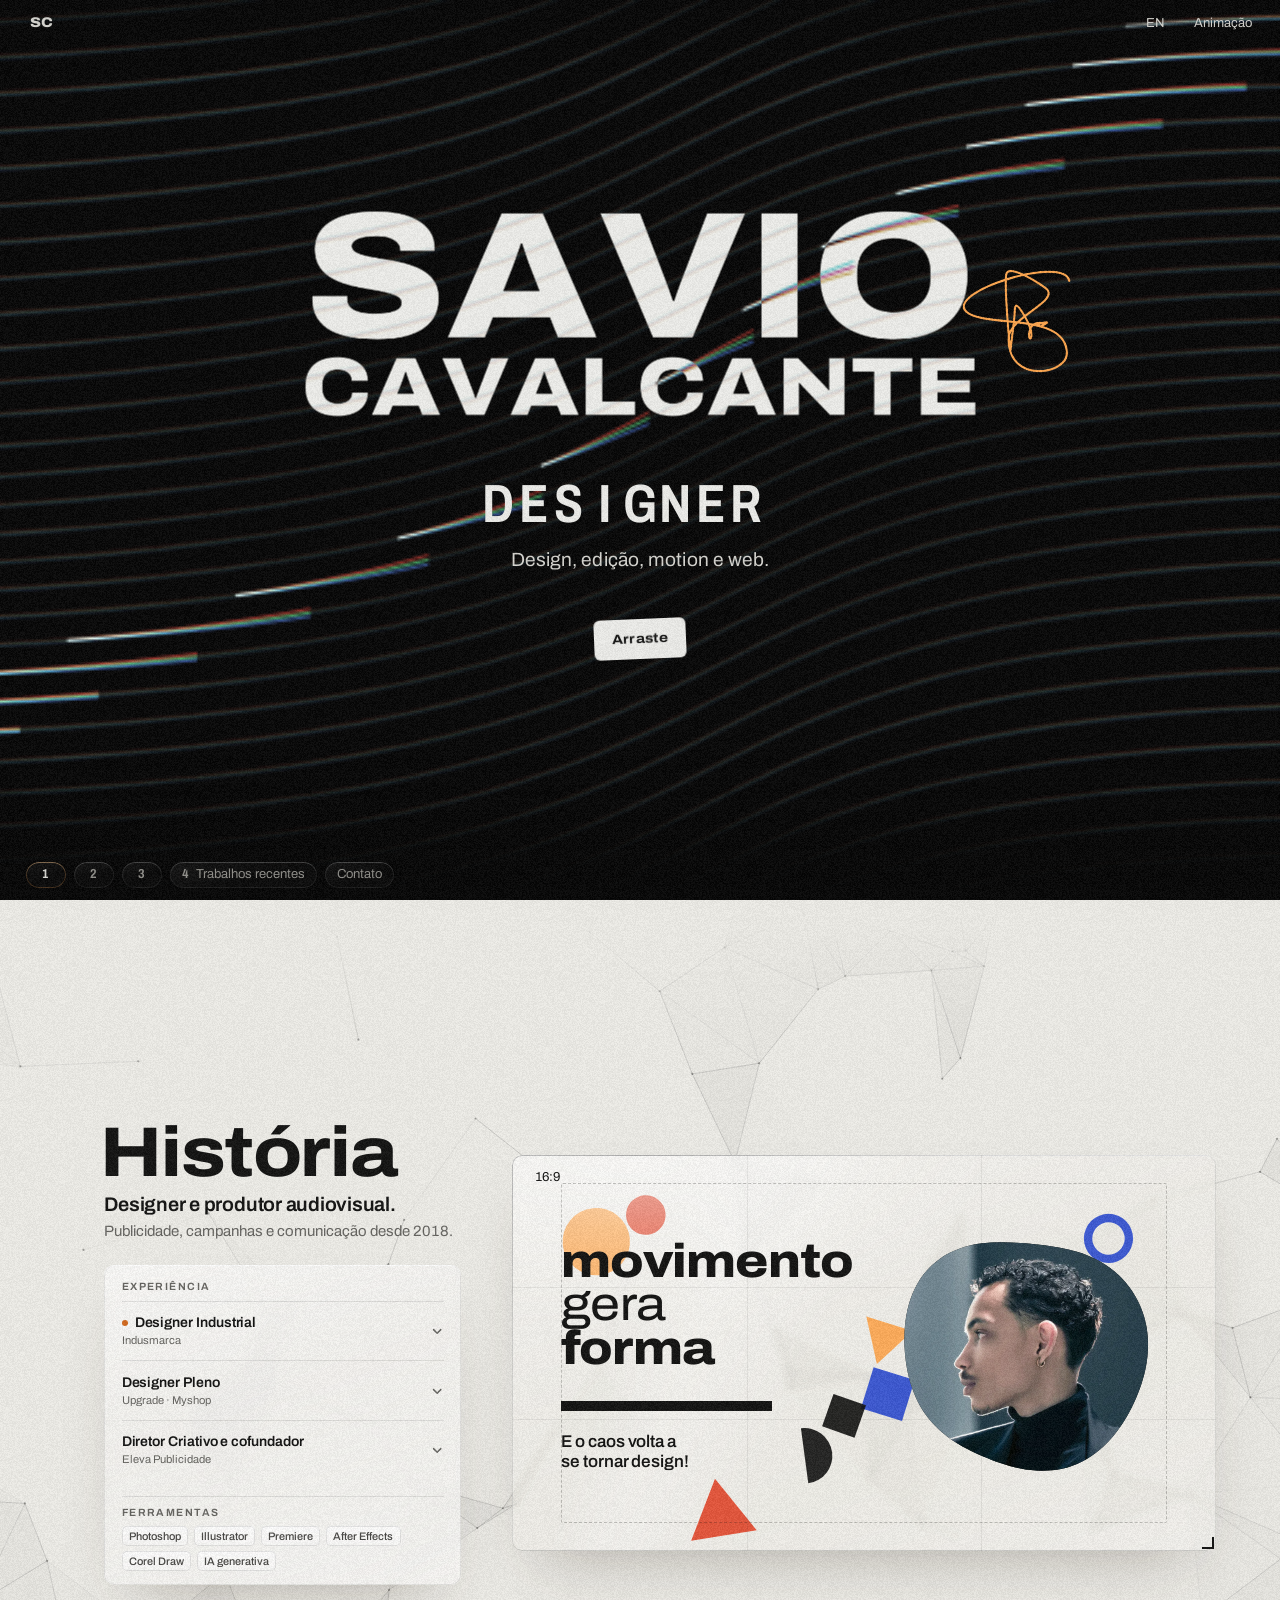
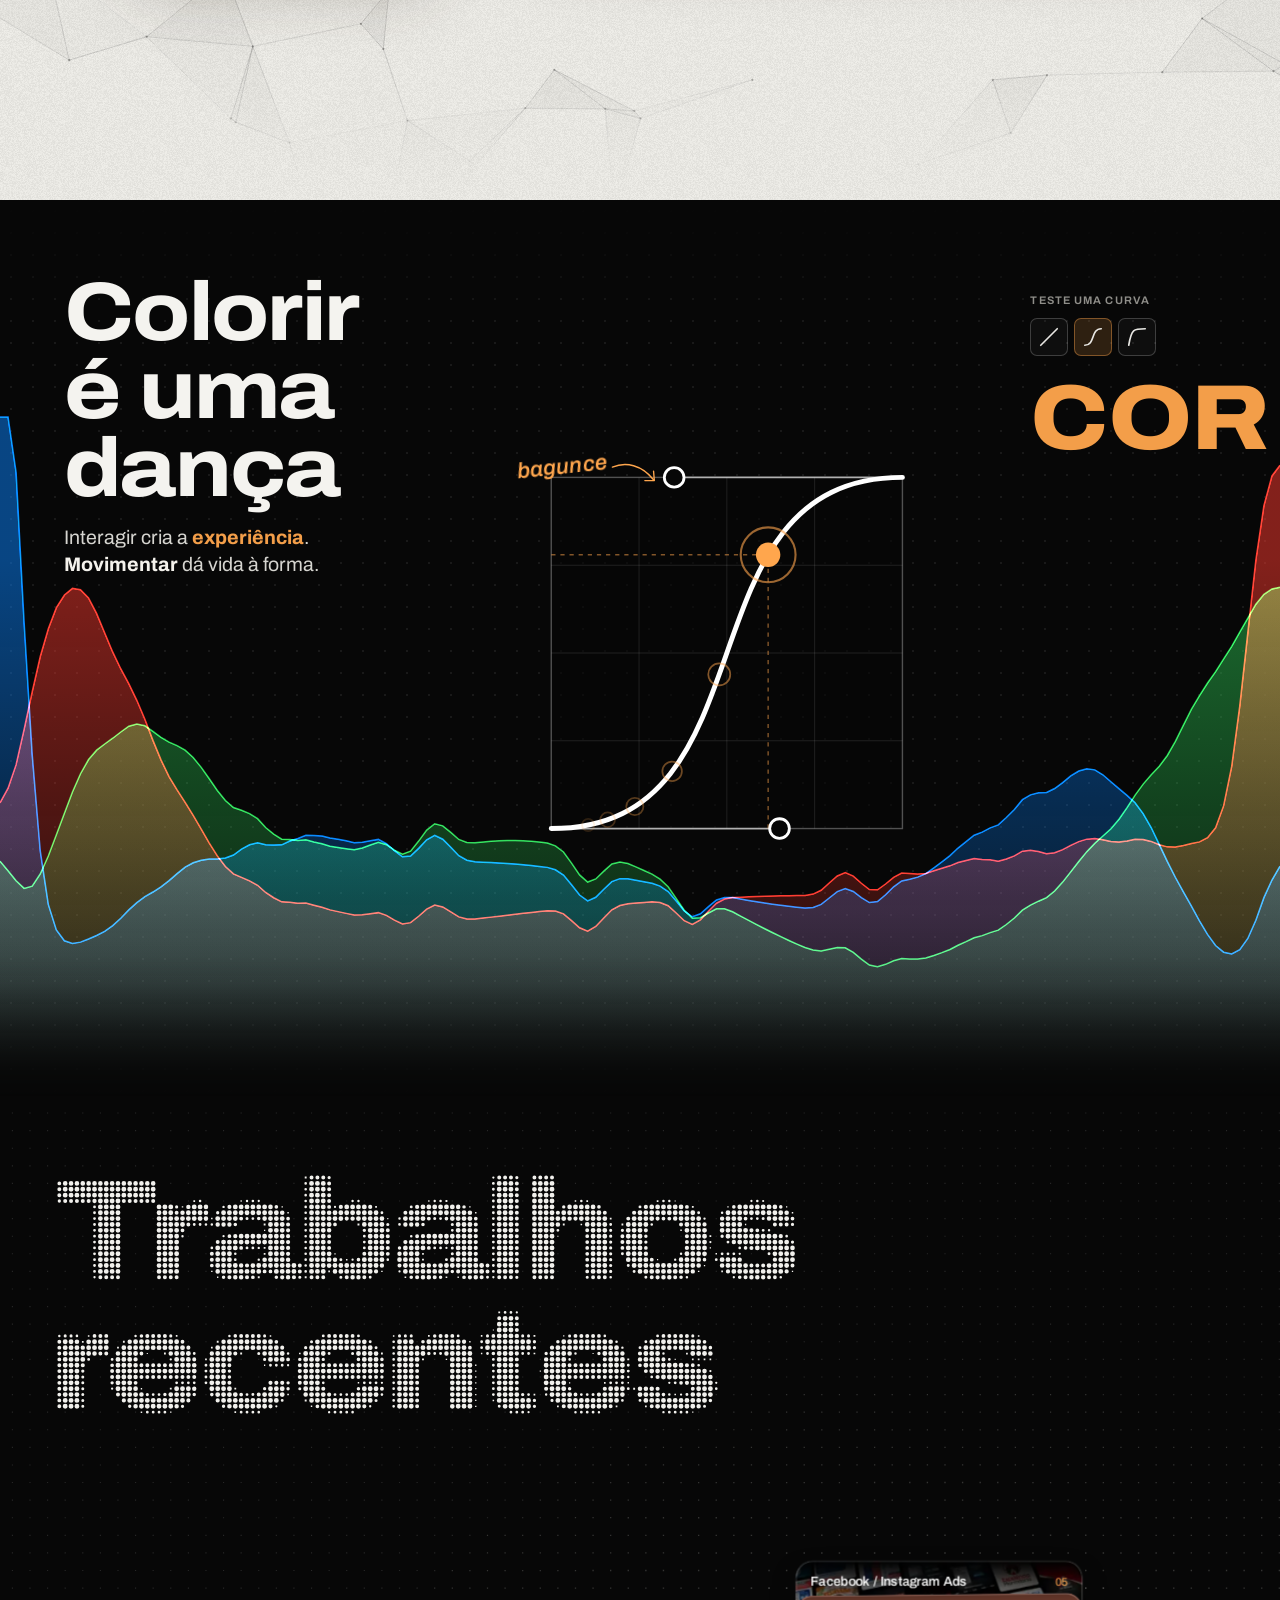
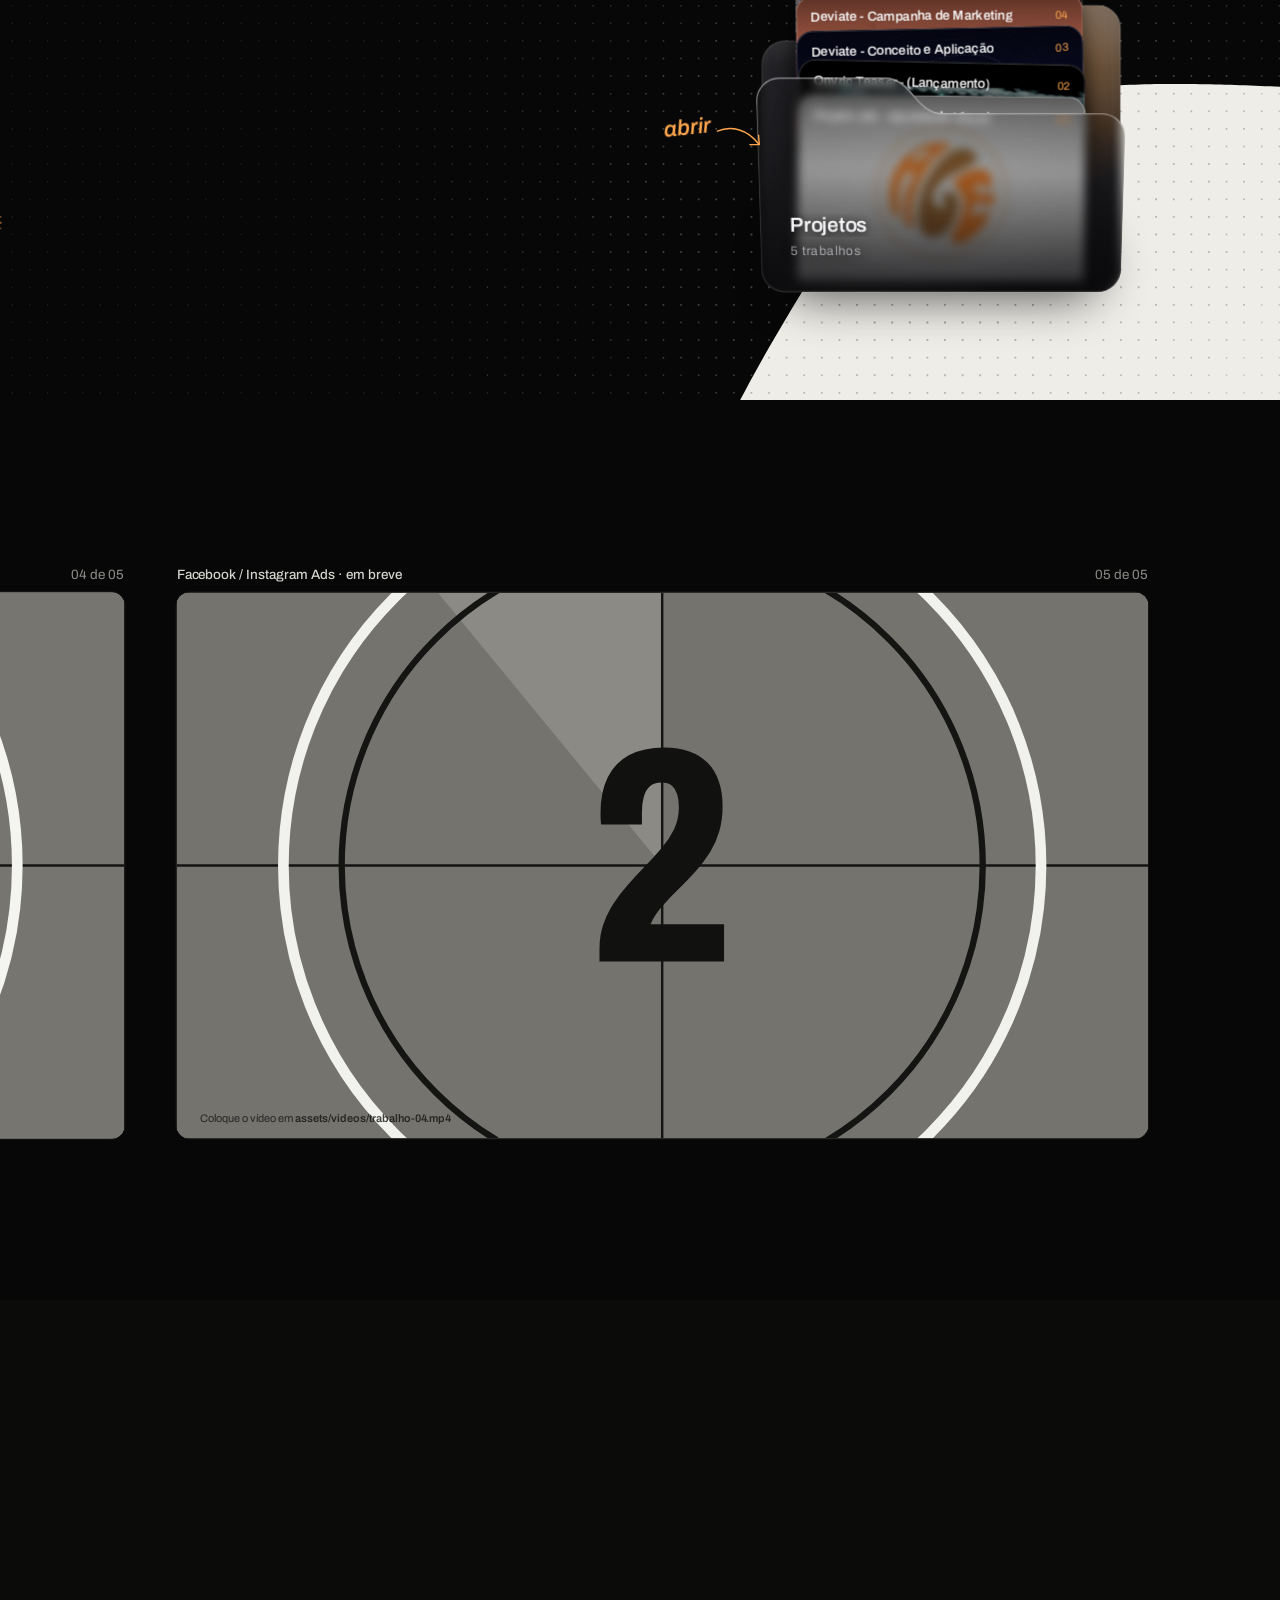
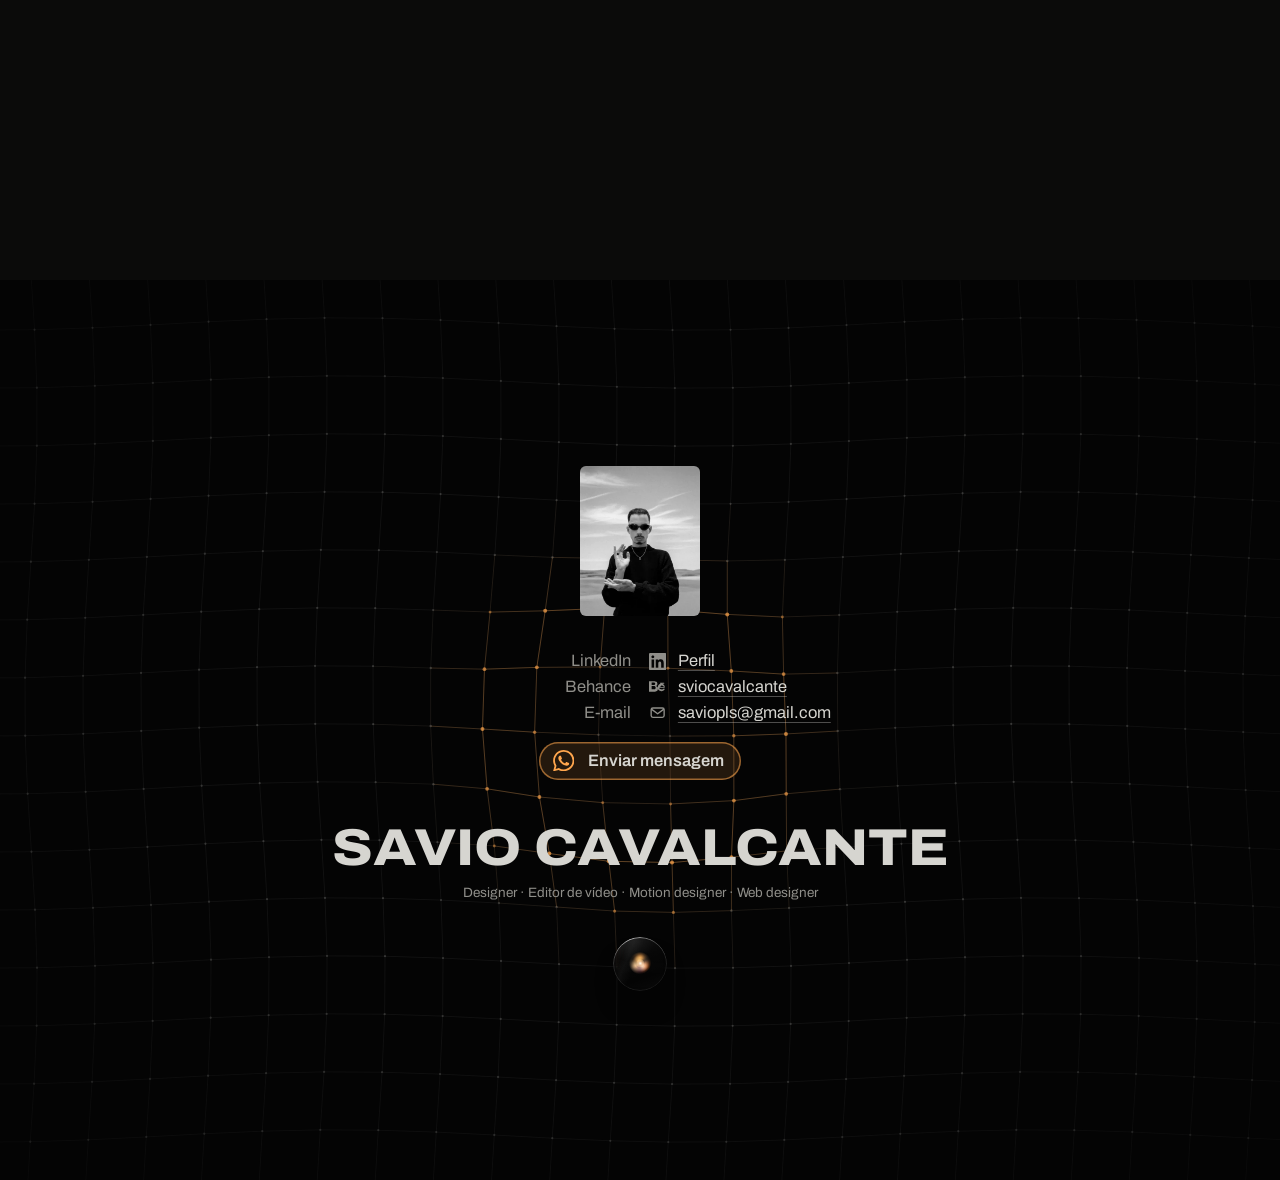
==== commit 7b2623c2: "Publica: elástico do título, Onyric Teaser - (Lançamento) e a pasta Projetos Co-Authored-By: Claude " ====
--- a/v1-contagem/index.html
+++ b/v1-contagem/index.html
@@ -34,6 +34,7 @@
     <div class="stage">
       <div class="frame frame--title">
         <canvas class="title-light" aria-hidden="true"></canvas>
+        <div class="title-mood" aria-hidden="true"><span class="mood-heat"></span><span class="mood-flash"></span></div>
         <div class="sign" aria-hidden="true">
           <svg viewBox="1139 1286 1095 1051"><path pathLength="1" d="M2214.42 1480.5c-15.27,-260.93 -1231.63,-60.61 -1033.63,163.5 156.82,177.48 956.57,133.69 912.65,528.95 -23.92,215.3 -619.64,224.87 -542.91,-223.02 33.31,-194.45 523.17,-281.6 438.86,-414.32 -24.3,-38.25 -336.52,-312.14 -374.42,-205.23 -34.31,96.77 -63.58,623.52 -63.58,742.83 -1.21,-1.24 81.66,-299.99 88.69,-342.28 17.14,-103.12 29.85,-121.51 89.98,18.8 120.08,280.19 -41.74,291.83 49.95,131.03 35.42,-62.13 177.4,-24.04 45.92,-19.37 -99.65,3.53 235.9,-34.82 70.75,11.33l-18.8 9.62"/></svg>
         </div>
@@ -41,16 +42,22 @@
           <span class="name-line" data-fit>Savio</span>
           <span class="name-line" data-fit>Cavalcante</span>
         </h1>
+        <svg class="title-cord" aria-hidden="true" focusable="false"><defs><linearGradient id="cord-arc-fade" gradientUnits="userSpaceOnUse" x1="0" y1="1" x2="0" y2="0"><stop offset="0" stop-opacity="0"/><stop offset="1" stop-opacity="1"/></linearGradient></defs><path class="cord-arc" d=""/><path class="cord-glow" d=""/><path class="cord-base" d=""/><path class="cord-hot" d="" pathLength="1" stroke-dasharray="0 1"/></svg>
         <div class="title-sub">
           <p class="roles" aria-hidden="true"><span class="cells"></span></p>
           <p class="sr-only" data-roles-text></p>
           <p class="lead" data-t="v1.lead"></p>
           <p class="title-play">
-            <span class="title-box"><span class="title-tint" aria-hidden="true"></span><span class="title-text" data-t="v1.box">Clique, arraste!</span><span class="title-drop" aria-hidden="true"><svg viewBox="0 0 24 60"><path d="M4 6L12 14L20 6"/><path d="M4 24L12 32L20 24"/><path d="M4 42L12 50L20 42"/></svg></span></span>
+            <span class="title-box"><span class="title-tint" aria-hidden="true"></span><span class="title-text" data-t="v1.box">Arraste</span><span class="title-drop" aria-hidden="true"><svg viewBox="0 0 24 60"><path d="M4 6L12 14L20 6"/><path d="M4 24L12 32L20 24"/><path d="M4 42L12 50L20 42"/></svg></span></span>
           </p>
         </div>
+        <span class="cue cue-pull" aria-hidden="true"><span class="cue-in"><span class="cue-disc"><svg viewBox="0 0 24 24"><path d="M12 19.5V5.5M6 11.5L12 5.5L18 11.5"/></svg></span><span class="cue-word" data-t="v1.box.pull">Puxe</span></span></span>
+        <span class="cue cue-release" aria-hidden="true"><span class="cue-in"><svg viewBox="0 0 24 24"><path d="M12 4.5V18.5M6 12.5L12 18.5L18 12.5"/></svg><span class="cue-word" data-t="v1.box.release">Solte</span></span></span>
         <p class="title-hint" data-hint></p>
-        <span class="title-zone" aria-hidden="true"><svg viewBox="0 0 24 24"><path d="M12 4V19M6 13L12 19L18 13"/></svg><span data-t="v1.box.zone">ARREMESSE</span></span>
+        <span class="title-zone" aria-hidden="true">
+          <span class="anchor-peg"><svg class="zone-target" viewBox="0 0 20 20"><circle class="zone-ping" cx="10" cy="10" r="8"/><circle class="zone-ping zone-ping--2" cx="10" cy="10" r="8"/><circle cx="10" cy="10" r="8"/><circle cx="10" cy="10" r="4.4"/><circle class="zone-dot" cx="10" cy="10" r="1.9"/></svg></span>
+          <span class="zone-label" data-t="v1.box.zone">Solte para ver trabalhos</span>
+        </span>
       </div>
     </div>
   </section>
--- a/v1-contagem/v1.css
+++ b/v1-contagem/v1.css
@@ -1 +1 @@
-@font-face{font-family:Archivo;font-style:normal;font-weight:300 900;font-stretch:62% 125%;font-display:swap;src:url(../assets/fonts/archivo-latin.woff2) format("woff2");unicode-range:U+0000-00FF,U+0131,U+0152-0153,U+02BB-02BC,U+02C6,U+02DA,U+02DC,U+0304,U+0308,U+0329,U+2000-206F,U+20AC,U+2122,U+2191,U+2193,U+2212,U+2215,U+FEFF,U+FFFD}@font-face{font-family:Archivo;font-style:normal;font-weight:300 900;font-stretch:62% 125%;font-display:swap;src:url(../assets/fonts/archivo-latin-ext.woff2) format("woff2");unicode-range:U+0100-02BA,U+02BD-02C5,U+02C7-02CC,U+02CE-02D7,U+02DD-02FF,U+0304,U+0308,U+0329,U+1D00-1DBF,U+1E00-1E9F,U+1EF2-1EFF,U+2020,U+20A0-20AB,U+20AD-20C4,U+2113,U+2C60-2C7F,U+A720-A7FF}:root{--room: #0b0b0a;--room-line: #2a2a27;--room-text: #d6d5d0;--room-dim: #8f8e89;--leader: #8e8c87;--leader-deep: #777570;--light: #ededea;--ink: #111110;--ink-2: #474643;--ink-3: #64635f;--reel: #040404;--tungsten: #ffa64d;--mt: clamp(40px, 5.2vh, 52px);--hb: clamp(44px, 5.6vh, 56px);--mx: clamp(10px, 2vw, 28px);--r: clamp(10px, 1.5vmin, 20px);--wdth: 125%;--ease-io: cubic-bezier(.76, 0, .24, 1);--ease-out: cubic-bezier(.16, 1, .3, 1);color-scheme:dark}@media (max-width: 720px){:root{--mt: 48px;--hb: 58px;--mx: 8px}}@media (max-height: 460px){:root{--mt: 38px;--hb: 42px}}:root{--mb: var(--hb);--vb: 0px}@supports (height: 100svh){:root{--vb: calc(100lvh - 100svh) }}.stage{--mb: calc(var(--hb) + var(--vb))}html,body{background:var(--room);color:var(--room-text)}body{font-family:Archivo,ui-sans-serif,system-ui,sans-serif;font-size:16px;line-height:1.45;font-variant-numeric:tabular-nums}::selection{background:var(--tungsten);color:var(--ink)}:focus{outline:none}:focus-visible{outline:2px solid var(--tungsten);outline-offset:3px;border-radius:2px}.graph-handle:focus-visible{outline:none}.frame{position:absolute;inset:0;color:var(--ink);overflow:hidden;container-type:size}@keyframes expose{0%{filter:brightness(1.14)}14%{filter:brightness(.95)}30%{filter:brightness(1.06)}to{filter:none}}@keyframes frame-cue{0%{opacity:1}22%{opacity:0}44%{opacity:1}66%,to{opacity:0}}.frame--credits{background:var(--reel);color:var(--room-text)}.chapter-title{font-weight:760;font-stretch:max(var(--wdth),108%);font-size:clamp(38px,min(7.2cqw,13cqh),96px);line-height:.94;letter-spacing:-.02em;text-wrap:balance}.chapter-line{margin-top:.9em;font-size:clamp(17px,min(1.7cqw,3.4cqh),22px);line-height:1.35;max-width:24ch;color:var(--ink);text-wrap:balance}.chapter-caption{margin-top:.7em;font-size:13.5px;line-height:1.4;color:var(--ink-3);max-width:32ch}.frame--title{--s: 0;background:#050505;color:var(--light)}.title-light{position:absolute;inset:0;width:100%;height:100%;max-width:none;opacity:0;transition:opacity 1.4s var(--ease-out)}.is-titled .title-light{opacity:1}.name{position:absolute;left:6cqw;right:6cqw;top:50%;display:flex;flex-direction:column;align-items:center;font-weight:820;font-stretch:var(--wdth);text-transform:uppercase;line-height:.8;letter-spacing:-.012em;color:#f4f4f0;mix-blend-mode:difference;transform:translateY(calc(-50% + var(--s) * var(--ny, -15cqh))) scale(calc(1 - var(--s) * (1 - var(--nk, .58))));transform-origin:50% 50%;will-change:transform}.name-line{display:block;width:max-content;white-space:nowrap;font-size:12cqw}.name-line+.name-line{margin-top:.06em}.name-measure{position:fixed;left:-9999px;top:0;visibility:hidden;pointer-events:none;font-size:100px;font-weight:820;font-stretch:var(--wdth);text-transform:uppercase;letter-spacing:-.012em;white-space:nowrap;line-height:1}.name-line .ch{display:inline-block;clip-path:inset(100% 0 -10% 0)}.js .frame--title:not(.is-split) .name{visibility:hidden}.roles-static{display:none;font-size:.5em;letter-spacing:.02em}.motion-off .cells{display:none}.motion-off .roles-static{display:inline}.is-titled .name-line .ch{clip-path:inset(-10% 0 -10% 0);transition:clip-path .6s var(--ease-out)}.title-sub{z-index:1;position:absolute;left:6cqw;right:6cqw;top:var(--sub-top, 58%);text-align:center;opacity:clamp(0,(var(--s) - .45) / .55,1);transform:translateY(calc((1 - var(--s)) * 4cqh))}.roles{color:var(--light);font-weight:640;font-stretch:78%;text-transform:uppercase;font-size:clamp(22px,min(4.2cqw,7cqh),64px);line-height:1;letter-spacing:.01em}.cells{display:inline-flex}.cell{position:relative;display:inline-block;width:.66em;text-align:center}.cell-in{display:inline-block}.cell.is-flip .cell-in{animation:cell-flip .42s var(--ease-out)}.cell.is-flip:after{content:attr(data-old);position:absolute;inset:0;pointer-events:none;animation:cell-out .34s var(--ease-out) forwards}@keyframes cell-flip{0%{transform:translateY(-.28em);opacity:0;filter:blur(4px);text-shadow:0 0 .4em rgba(255,238,218,.45)}35%{opacity:1;filter:blur(.8px);text-shadow:0 0 .3em rgba(255,238,218,.3)}to{transform:none;opacity:1;filter:blur(0);text-shadow:0 0 0 rgba(255,238,218,0)}}@keyframes cell-out{0%{transform:none;opacity:.85;filter:blur(0)}to{transform:translateY(.22em);opacity:0;filter:blur(5px)}}.lead{margin:.8em auto 0;max-width:34ch;font-size:clamp(16px,min(1.5cqw,3cqh),20px);line-height:1.4;letter-spacing:.005em;color:var(--room-text)}.title-play{position:relative;margin-top:clamp(26px,5cqh,48px);line-height:1}.title-box{position:relative;display:inline-block;max-width:100%;padding:.86em 1.35em .9em;border-radius:6px;background:var(--light);color:var(--ink);font-size:clamp(13px,min(1.05cqw,2.2cqh),14.5px);font-weight:700;font-stretch:clamp(84%,var(--wdth),116%);line-height:1.2;letter-spacing:.01em;text-wrap:balance;box-shadow:0 1px 2px #00000059,0 10px 24px -12px #000000b3;outline:1px solid transparent;outline-offset:0;cursor:grab;touch-action:none;pointer-events:none;will-change:transform;-webkit-user-select:none;user-select:none;-webkit-touch-callout:none;transition:box-shadow .26s var(--ease-out)}.title-text{position:relative;z-index:1}.title-tint{position:absolute;inset:0;border-radius:inherit;pointer-events:none;background:var(--tungsten);box-shadow:0 0 0 1px #ffc88ce6,0 0 30px #ffa64d80;opacity:0;transition:opacity .24s var(--ease-out)}.is-inviting .title-tint{animation:box-tint 2.8s ease-in-out infinite}@keyframes box-tint{0%,34%{opacity:0}52%,64%{opacity:1}86%,to{opacity:0}}@media (hover: hover){.title-box:hover .title-tint{animation:none;opacity:.7}}.is-pulling .title-tint{animation:none;opacity:1}.is-hint .title-drop{opacity:.9}.is-hint .title-drop path{animation:drop-run .9s var(--ease-out) 1}.is-hint .title-drop path:nth-child(2){animation-delay:.12s}.is-hint .title-drop path:nth-child(3){animation-delay:.24s}.title-box.is-back{animation:box-back .56s var(--ease-out) 1}@keyframes box-back{0%{opacity:0;scale:.6}60%{opacity:1;scale:1.06}to{scale:1}}.has-sub .title-box{pointer-events:auto}.title-box:hover{box-shadow:0 2px 4px #00000052,0 16px 30px -12px #000000b8}.title-box.is-held{cursor:grabbing;box-shadow:0 3px 6px #0000004d,0 28px 44px -16px #000c}.title-box:after{content:"";position:absolute;top:6px;right:6px;width:5px;height:5px;border-radius:50%;background:var(--tungsten);opacity:0;pointer-events:none}.title-box.is-cue:after{animation:frame-cue .9s steps(1) 1}.title-box.is-call{animation:box-call 1s var(--ease-out) 1}.frame--title:after{content:"";position:absolute;left:0;right:0;bottom:0;height:34cqh;pointer-events:none;background:linear-gradient(to top,#ffa64d52,#ffa64d00);opacity:0;transition:opacity .4s var(--ease-out)}.frame--title.is-pulling:after{opacity:calc(.35 + var(--pull, 0) * .65)}.is-pulling .title-box{background:var(--tungsten);color:#120b04;box-shadow:0 0 0 1px #ffc88ce6,0 0 34px #ffa64d8c,0 28px 44px -16px #000c;transition:background-color .25s var(--ease-out),color .25s var(--ease-out),box-shadow .25s var(--ease-out)}.title-drop{position:absolute;left:50%;top:calc(100% + 16px);width:26px;margin-left:-13px;opacity:0;transition:opacity .3s var(--ease-out);pointer-events:none}.title-drop svg{width:100%;height:auto;overflow:visible;fill:none;stroke:var(--tungsten);stroke-width:2.6;stroke-linecap:round;stroke-linejoin:round;filter:drop-shadow(0 0 5px rgba(255,166,77,.9))}.is-pulling .title-drop{opacity:1}.title-zone{position:absolute;left:50%;bottom:calc(var(--mb) + .6cqh);z-index:0;display:inline-flex;align-items:center;gap:10px;padding:12px 22px 12px 16px;border-radius:999px;border:1.5px dashed rgba(255,166,77,.85);color:#ffd2a3;font-size:clamp(14px,1.2cqw,16px);font-weight:760;font-stretch:112%;letter-spacing:.14em;white-space:nowrap;-webkit-user-select:none;user-select:none;background:rgba(255,166,77,calc(.08 + var(--pull, 0) * .3));box-shadow:0 0 calc(var(--pull, 0) * 40px) #ffa64d99;opacity:0;transform:translate(-50%,14px);pointer-events:none;transition:opacity .3s var(--ease-out),transform .4s var(--ease-out)}.title-zone svg{width:20px;height:20px;fill:none;stroke:currentColor;stroke-width:2.4;stroke-linecap:round;stroke-linejoin:round}.is-pulling .title-zone{opacity:1;transform:translate(-50%)}.is-pulling .title-zone svg{animation:zone-bob .8s var(--ease-out) infinite}@keyframes zone-bob{0%,to{transform:translateY(-2px)}50%{transform:translateY(3px)}}.is-pulling .title-drop path{animation:drop-run .9s var(--ease-out) infinite}.is-pulling .title-drop path:nth-child(2){animation-delay:.15s}.is-pulling .title-drop path:nth-child(3){animation-delay:.3s}@keyframes drop-run{0%{opacity:0;transform:translateY(-6px)}40%{opacity:1}to{opacity:0;transform:translateY(8px)}}.sign{position:absolute;left:6cqw;right:6cqw;top:50%;height:var(--nh, 30cqh);z-index:1;transform:translateY(calc(-50% + var(--s) * var(--ny, -15cqh))) scale(calc(1 - var(--s) * (1 - var(--nk, .58))));transform-origin:50% 50%;pointer-events:none;will-change:transform}.sign svg{position:absolute;left:100%;top:50%;height:50%;width:auto;overflow:visible;transform:translate(-2%,-42%) rotate(-8deg);opacity:0;transition:opacity .3s var(--ease-out)}.sign path{fill:none;stroke:var(--tungsten);stroke-width:20;stroke-linecap:round;stroke-linejoin:round;stroke-dasharray:1;stroke-dashoffset:1;transition:stroke-dashoffset .3s ease-in}.is-signing .sign svg{opacity:1;transition-duration:.12s}.is-signing .sign path{stroke-dashoffset:0;transition:stroke-dashoffset 1.1s cubic-bezier(.45,0,.25,1)}@container (max-aspect-ratio: 1/1){.sign svg{left:auto;right:0;top:auto;bottom:calc(100% + .6cqh);height:34%;transform:rotate(-8deg)}}@keyframes box-call{0%{outline-color:#ededeab3;outline-offset:0}to{outline-color:#ededea00;outline-offset:18px}}.title-hint{position:absolute;left:0;right:0;bottom:calc(var(--mb) + 2cqh);text-align:center;font-size:13px;color:var(--room-text);opacity:calc(1 - var(--s) * 4);transition:opacity .6s}.title-hint.is-gone{opacity:0}.frame--design{--paper: #eeede8;--ink: #111110;--ink-2: #474643;--ink-3: #64635f;--hot: #d2681b;--hot-ink: #a34b0b;--rule: rgba(17, 17, 16, .1);background:var(--paper)}.frame--design :focus-visible{outline-color:var(--hot-ink)}.frame--design{display:grid;grid-template-columns:minmax(0,31cqw) minmax(0,1fr);gap:4cqw;padding:calc(var(--mt) + 4cqh) 5cqw calc(var(--mb) + 3cqh)}.design-copy{position:relative;z-index:1;display:flex;flex-direction:column;align-self:center;min-height:0;margin-left:3.5cqw}.frame--design .chapter-title{white-space:nowrap;margin-left:-.055em;font-size:clamp(38px,min(6.1cqw,13cqh),96px)}.kgrid,.lattice{position:absolute;inset:0;width:100%;height:100%;max-width:none;pointer-events:none}.monitor-area{z-index:1}.formats{display:flex;gap:18px;margin-top:2.2em}.formats button{position:relative;padding:12px 0 8px;font-size:13.5px;color:var(--ink-2)}.formats button:before{content:"";position:absolute;left:0;top:0;height:0;width:8px;border-top:1px solid currentColor}.formats button:hover,.formats button.is-on{color:var(--ink)}.formats button.is-on:before{width:100%;border-top-width:2px}.design-claim{font-size:clamp(20px,min(2.2cqw,4.4cqh),32px);line-height:1.25;margin-top:.45em}.design-copy:has(.about) .design-claim{font-size:clamp(14px,min(1.3cqw,2.6cqh),17.5px);line-height:1.45;max-width:26em;color:var(--ink-3);max-height:7em;overflow:hidden;transition:max-height .52s var(--ease-out),opacity .3s var(--ease-out),margin-top .52s var(--ease-out)}.design-lead{display:block;margin-bottom:.2em;font-size:1.32em;font-weight:620;line-height:1.2;letter-spacing:-.012em;color:var(--ink)}.design-copy:has(.about.is-instant) .design-claim{transition:none}.about{--pd: clamp(14px, 1.5cqw, 22px);--plate: #f3f2ee;position:relative;margin-top:clamp(14px,3cqh,30px);max-width:30em;padding:calc(var(--pd) * .85) var(--pd) calc(var(--pd) * .7);font-size:clamp(13px,min(1.08cqw,2.1cqh),15.5px);border-radius:10px;background:linear-gradient(160deg,#ffffff9e,#ffffff38 42%,#fff6),#f3f2eea8;-webkit-backdrop-filter:blur(6px) saturate(140%);backdrop-filter:blur(6px) saturate(140%);box-shadow:inset 0 1px #fffffff2,inset 0 0 0 1px #11111014,0 30px 60px -32px #3a2c1c57}.about-label{font-size:10.5px;font-weight:640;letter-spacing:.14em;text-transform:uppercase;color:var(--ink-3);margin-bottom:.6em}.about-list{list-style:none;margin:0 0 clamp(10px,2.2cqh,20px);padding:0;transition:margin-bottom .52s var(--ease-out)}.about-list>li{border-top:1px solid var(--rule)}.about-row{position:relative;display:grid;grid-template-columns:minmax(0,1fr) 1.2em;column-gap:1em;align-items:center;width:100%;padding:.95em 0;text-align:left;color:inherit;font:inherit;cursor:pointer}.about-row:focus-visible{outline:1px solid var(--hot-ink);outline-offset:2px;border-radius:3px}.about-role{font-size:1.08em;font-weight:600;color:var(--ink);line-height:1.25;letter-spacing:-.005em;transition:color .25s var(--ease-out)}.about-org{grid-column:1;margin-top:.12em;font-size:.86em;color:var(--ink-3);line-height:1.35;letter-spacing:.005em}.is-open .about-role{color:#000}.is-now .about-role:before{content:"";display:inline-block;width:6px;height:6px;margin:0 .5em .12em 0;border-radius:50%;background:var(--hot);vertical-align:middle}.about-mark{grid-column:2;grid-row:1 / span 2;justify-self:end;width:.95em;height:.95em;color:var(--ink-3);transition:color .25s var(--ease-out),transform .42s var(--ease-out)}.about-mark svg{display:block;width:100%;height:100%;fill:none;stroke:currentColor;stroke-width:1.4;stroke-linecap:round;stroke-linejoin:round}.about-row:hover .about-mark{color:var(--ink)}.about-row:hover .about-role{color:#000}.is-open .about-row .about-mark{color:var(--hot);transform:rotate(90deg)}.about-more{display:grid;grid-template-rows:0fr;transition:grid-template-rows .52s var(--ease-out)}.about-more-in{min-height:0;overflow:hidden}.is-open .about-more{grid-template-rows:1fr}.about-when,.about-text,.about-pie{opacity:0;transform:translateY(-.3em);transition:opacity .36s var(--ease-out),transform .52s var(--ease-out)}.is-open .about-when,.is-open .about-text,.is-open .about-pie{opacity:1;transform:none}.is-open .about-text{transition-delay:60ms}.is-open .about-pie{transition-delay:.12s}.about-when{margin:-.1em 0 .5em;font-size:10.5px;font-weight:640;color:var(--ink-3);font-variant-numeric:tabular-nums;letter-spacing:.12em;text-transform:uppercase}.is-now .about-when{color:var(--hot-ink)}.about-text{margin:0 0 1em;font-size:.94em;color:var(--ink-2);line-height:1.55;max-width:46ch}.about-pie{--c0: #c96a1f;--c1: #4a7ff0;--c2: #199e70;display:grid;grid-template-columns:auto minmax(0,1fr);align-items:center;column-gap:1.1em;margin:0 0 .9em}.about-pie-chart{width:clamp(52px,4.6em,72px);height:auto;overflow:visible}.about-slice{fill:var(--c0);stroke:var(--plate);stroke-width:2px;stroke-linejoin:round;vector-effect:non-scaling-stroke;transition:opacity .2s var(--ease-out)}.about-slice[data-k="1"]{fill:var(--c1)}.about-slice[data-k="2"]{fill:var(--c2)}.about-pie-legend{list-style:none;margin:0;padding:0;display:grid;gap:.18em}.about-pie-item{display:grid;grid-template-columns:.62em minmax(0,1fr) auto;align-items:center;column-gap:.55em;transition:opacity .2s var(--ease-out)}.about-pie-sw{width:.62em;height:.62em;border-radius:2px;background:var(--c0)}.about-pie-item[data-k="1"] .about-pie-sw{background:var(--c1)}.about-pie-item[data-k="2"] .about-pie-sw{background:var(--c2)}.about-pie-name{color:var(--ink-2)}.about-pie-val{color:var(--ink);font-variant-numeric:tabular-nums;font-weight:600}.about-pie-cap{grid-column:1 / -1;margin-bottom:.7em;padding-top:.8em;border-top:1px solid var(--rule);font-size:10.5px;font-weight:640;letter-spacing:.14em;text-transform:uppercase;color:var(--ink-3)}.about-pie[data-hl="0"] [data-k]:not([data-k="0"]),.about-pie[data-hl="1"] [data-k]:not([data-k="1"]),.about-pie[data-hl="2"] [data-k]:not([data-k="2"]){opacity:.32}.about-kit{display:grid;grid-template-rows:1fr;transition:grid-template-rows .52s var(--ease-out),opacity .3s var(--ease-out)}.about-kit>div{min-height:0;overflow:hidden}.about-kit .about-label{border-top:1px solid var(--rule);padding-top:.75em}.about.is-instant .about-more,.about.is-instant .about-kit,.about.is-instant .about-when,.about.is-instant .about-text,.about.is-instant .about-pie,.about.is-instant .about-mark,.about.is-instant .about-slice{transition:none}.about-tools{list-style:none;margin:0;padding:0 0 .15em;display:flex;flex-wrap:wrap;gap:.4em}.about-tools li{padding:.3em .68em .32em;border-radius:5px;white-space:nowrap;font-size:.84em;font-weight:520;line-height:1.2;color:var(--ink-2);background:linear-gradient(180deg,#fffc,#ffffff73);box-shadow:inset 0 0 0 1px #1111101a,inset 0 1px #ffffffe6;cursor:default;user-select:none}.about.is-in .about-list>li,.about.is-in .about-tools{animation:about-in .64s var(--ease-out) both;animation-delay:calc(.16s + var(--i, 5) * 70ms)}@keyframes about-in{0%{opacity:0;transform:translateY(.6em)}}.motion-off .about.is-in .about-list>li,.motion-off .about.is-in .about-tools{animation:none}.caos{--cell: 1.16em;--line: rgba(237, 237, 234, .2);--paint: var(--tungsten);position:relative;display:block;flex:none;width:calc(var(--cols, 2) * var(--cell) + 1px);height:calc(var(--rows, 2) * var(--cell) + 1px);margin-top:.32em;border-right:1px solid var(--line);border-bottom:1px solid var(--line);background:linear-gradient(to right,var(--line) 1px,transparent 1px) 0 0 / var(--cell) 100%,linear-gradient(to bottom,var(--line) 1px,transparent 1px) 0 0 / 100% var(--cell);font-size:clamp(38px,min(7.2cqw,13cqh),96px);font-weight:760;font-stretch:max(var(--wdth),108%);line-height:1;cursor:pointer;border-radius:0}.caos:focus-visible{outline-offset:6px}.caos-l{position:absolute;left:0;top:0;width:var(--cell);height:var(--cell);display:grid;place-items:center;padding-bottom:.1em;color:var(--ink);transform:translate(calc(var(--x, 0) * 100%),calc(var(--y, 0) * 100%)) rotate(var(--rot, 0deg));transition:transform .78s var(--ease-io) var(--d, 0ms)}.caos-l:after{content:attr(data-ch);position:absolute;inset:0;display:grid;place-items:center;padding-bottom:.1em;color:var(--paint);clip-path:inset(0 100% 0 0);transition:clip-path .3s var(--ease-out) var(--pd, 0ms)}.caos-l.is-painted:after{clip-path:inset(0 0 0 0);transition-duration:.56s}.caos.is-instant .caos-l,.caos.is-instant .caos-l:after{transition:none}.monitor-area{position:relative;min-height:0;display:grid;place-items:center}.monitor{--gx: 18%;--gy: 0%;position:relative;width:320px;height:180px;border-radius:10px;background:linear-gradient(112deg,transparent 22%,rgba(255,255,255,.28) 30%,transparent 44%),linear-gradient(160deg,#ffffff80,#ffffff2e 42%,#ffffff1a 70%,#ffffff4d);-webkit-backdrop-filter:blur(3.5px) saturate(150%);backdrop-filter:blur(3.5px) saturate(150%);box-shadow:inset 0 1px #ffffffe6,inset 0 -1px #11111014,0 30px 60px -30px #3a2c1c57;container-type:size;cursor:pointer}.monitor:before,.monitor:after{content:"";position:absolute;inset:0;border-radius:inherit;pointer-events:none}.monitor:before{background:radial-gradient(70% 60% at var(--gx) var(--gy),rgba(255,255,255,.55),transparent 72%)}.monitor:after{padding:1px;background:radial-gradient(90% 110% at var(--gx) var(--gy),rgba(17,17,16,.34),rgba(17,17,16,.13) 55%,rgba(17,17,16,.09));-webkit-mask:linear-gradient(#000 0 0) content-box,linear-gradient(#000 0 0);-webkit-mask-composite:xor;mask:linear-gradient(#000 0 0) content-box exclude,linear-gradient(#000 0 0)}.monitor>span,.monitor>svg{position:absolute;display:block}.m-safe{inset:7%;border:1px dashed rgba(17,17,16,.24);border-radius:2px}.m-third{background:#11111012}.m-third--v1,.m-third--v2{top:0;bottom:0;width:1px}.m-third--v1{left:33.333%}.m-third--v2{left:66.666%}.m-third--h1,.m-third--h2{left:0;right:0;height:1px}.m-third--h1{top:33.333%}.m-third--h2{top:66.666%}.m-blob{overflow:visible;max-width:none}.m-blob path{fill:var(--ink)}.m-blob mask path{fill:#fff}.m-blob-img{opacity:0;transition:opacity .6s var(--ease-out)}.m-blob-img.is-ready{opacity:1}.monitor>.m-shapes{left:0;top:0;width:100%;height:100%;max-width:none;pointer-events:none}.m-bar{height:2.6cqmin;min-height:2px;background:var(--ink)}.m-words{left:0;top:0;font-size:100px;transform-origin:0 0}.m-w,.m-w-measure{font-weight:820;font-stretch:112%;line-height:.8;color:var(--ink);letter-spacing:-.02em;white-space:nowrap}.m-w{position:absolute;left:0;top:0}.m-w--verb{font-weight:440;letter-spacing:-.01em}.m-w-measure{position:fixed;left:-9999px;top:0;visibility:hidden;pointer-events:none;font-size:100px}.monitor>.m-text{font-size:clamp(10px,4.3cqmin,19px);font-weight:560;line-height:1.18;color:var(--ink);letter-spacing:-.005em;text-wrap:balance}.m-ratio{left:3.2%;top:3.2%;z-index:2;font-size:13px;color:var(--ink);letter-spacing:.02em;font-variant-numeric:tabular-nums}.monitor>.m-handle{right:-22px;bottom:-22px;width:44px;height:44px;cursor:nwse-resize;touch-action:none;border-radius:50%}.m-handle:before{content:"";position:absolute;left:8px;top:8px;width:12px;height:12px;border-right:2px solid var(--ink);border-bottom:2px solid var(--ink);transition:transform .3s var(--ease-out)}.m-handle:hover:before,.is-resizing .m-handle:before{transform:translate(3px,3px)}.m-handle:focus-visible{outline:none}.m-handle:focus-visible:before{border-color:var(--hot)}.frame--works{--ink: #f1f0ec;--ink-2: #aeada8;--ink-3: #8f8e89;--light: #070707;background:#070707 radial-gradient(rgba(255,255,255,.075) 1px,transparent 1.5px) 0 0 / 22px 22px}.frame--works{padding:6cqh 5cqw}.onion{position:absolute;inset:0;pointer-events:none;z-index:0}.onion-svg{width:100%;height:100%;overflow:visible}.onion-path{fill:none;stroke:#ffffff38;stroke-width:1;stroke-dasharray:2 6}.onion-run{fill:none;stroke:var(--ink);stroke-width:1.6;opacity:.45;stroke-dasharray:1000}.onion-ghosts circle{fill:none;stroke:var(--ink);stroke-width:1}.onion-dot{fill:var(--ink);transition:opacity .3s var(--ease-out)}.onion-toss{fill:var(--tungsten)}.onion-splash{fill:none;stroke:var(--tungsten);stroke-width:1.5;opacity:0;transform-box:fill-box;transform-origin:center}.onion-splash.is-on{animation:onion-splash .9s var(--ease-out) 1}@keyframes onion-splash{0%{opacity:.9;transform:scale(.2)}to{opacity:0;transform:scale(2.4)}}.frame--works.is-open .onion-dot,.frame--works.is-open .onion-ghosts{opacity:0!important}.works-copy{position:absolute;left:5cqw;top:calc(var(--mt) + 3.5cqh);z-index:2;max-width:44cqw;pointer-events:none}.frame--works .chapter-title{font-size:clamp(34px,min(5.4cqw,11cqh),84px)}.works-readout{display:flex;flex-wrap:wrap;gap:4px 14px;margin-top:1.1em;font-size:13.5px;color:var(--ink-2)}.readout-count{font-variant-numeric:tabular-nums;color:var(--tungsten)}.readout-work{color:var(--ink);font-weight:560}.works-readout.is-flip span{animation:readout-in .52s var(--ease-out) both}.works-readout.is-flip .readout-work{animation-delay:70ms}@keyframes readout-in{0%{opacity:0;transform:translateY(.6em)}to{opacity:1;transform:none}}.readout-count,.readout-work{display:inline-block}.halftone{position:absolute;inset:0;width:100%;height:100%;max-width:none;pointer-events:none;z-index:0}.frame--works.has-halftone{background:#070707}.has-halftone .chapter-title{position:absolute;width:1px;height:1px;overflow:hidden;clip-path:inset(50%);white-space:nowrap}.has-halftone .works-readout{margin-top:calc(var(--ht-gap, 0px) + 18px);font-size:15px}.has-halftone .onion-path,.has-halftone .onion-run,.has-halftone .onion-ghosts,.has-halftone .onion-dot,.has-halftone .onion-toss{display:none}.folders{position:absolute;inset:0;z-index:1;pointer-events:none;padding-bottom:var(--vb)}.gf{--s: 1;--gf-px: 0;--gf-py: 0;--gf-ease: cubic-bezier(.2, .8, .2, 1);--gf-spring: cubic-bezier(.34, 1.36, .5, 1);--gf-hinge: 0deg;--gf-lift: 42px;--gf-spread: 0px;--gf-fan: 0deg;--gf-stack: 15px;position:absolute;isolation:isolate;pointer-events:none;-webkit-tap-highlight-color:transparent}.gf:hover,.gf:focus-within{--gf-hinge: -11deg;--gf-lift: -34px;--gf-spread: 8px;--gf-fan: 1.4deg;--gf-stack: 10px}.gf[data-open]{--gf-hinge: -24deg;--gf-lift: -96px;--gf-spread: 40px;--gf-fan: 5deg;--gf-stack: 30px}.gf[data-open]{--gf-spread: 22px;--gf-fan: 2.5deg;--gf-stack: 46px}.gf:not([data-open]){--gf-hinge: -8deg;--gf-lift: -10px;--gf-spread: 0px;--gf-fan: 0deg;--gf-stack: 32px}.gf:not([data-open]):hover,.gf:not([data-open]):focus-within{--gf-hinge: -13deg;--gf-lift: -16px;--gf-stack: 34px}.gf-stage{position:absolute;left:0;top:0;width:340px;height:272px;transform-origin:0 0}.gf-tilt{position:absolute;inset:0;transform:perspective(1400px) rotateX(calc(var(--gf-py) * -3deg)) rotateY(calc(var(--gf-px) * 4deg));transition:transform .9s var(--gf-ease)}.gf-shadow{position:absolute;left:18px;right:18px;bottom:-6px;height:60px;border-radius:40px;background:#0000009e;filter:blur(22px);transform:translate(calc(var(--gf-px) * -8px));transition:transform .9s var(--gf-ease),opacity .9s var(--gf-ease),background .6s var(--gf-ease)}.gf:hover .gf-shadow,.gf[data-open] .gf-shadow{background:#ffa64d38}.gf-back{position:absolute;inset:0;overflow:hidden;pointer-events:auto;cursor:pointer;background:linear-gradient(180deg,#2a2a2e,#121214)}.gf-art{position:absolute;inset:-12px;background:radial-gradient(58% 66% at var(--ax, 70%) var(--ay, 20%),rgba(255,166,77,.62),rgba(255,166,77,0) 72%),radial-gradient(46% 56% at calc(100% - var(--ax, 70%)) 92%,#f1f0ec29,#f1f0ec00 70%),linear-gradient(180deg,#2a2a2e,#121214);transform:translate(calc(var(--gf-px) * -7px),calc(var(--gf-py) * -6px)) scale(1.02);transition:transform 1.1s var(--gf-ease)}.gf-back-sheen{position:absolute;inset:0;pointer-events:none;background:linear-gradient(180deg,#ffffff24,#fff0 22%),radial-gradient(120% 80% at 80% 0%,#ffffff1a,#fff0 60%)}.gf-rim{position:absolute;left:0;top:0;max-width:none;overflow:visible;pointer-events:none;fill:none}.gf-back-rim{width:340px;height:272px}.gf-back-rim path{stroke:#ffffff29;stroke-width:1}.gf-files{position:absolute;inset:0;z-index:5;pointer-events:none;clip-path:inset(-400px -400px 10px -400px)}.gf-sheet{all:unset;box-sizing:border-box;position:absolute;left:34px;top:96px;width:272px;height:184px;border-radius:16px;overflow:hidden;pointer-events:none;background:linear-gradient(180deg,#2c2c30,#1c1c1f);box-shadow:inset 0 1px #ffffff24,0 0 0 .5px #ffffff14,0 12px 28px -8px #000000b3;transform-origin:50% 100%;transform:translate(calc(var(--gf-jx) + var(--gf-slot) * var(--gf-spread)),calc(var(--gf-lift) + var(--gf-depth) * var(--gf-stack) * -1)) rotate(calc(var(--gf-jr) + var(--gf-slot) * var(--gf-fan)));transition:transform .75s var(--gf-spring) calc(var(--gf-depth) * 40ms),box-shadow .4s var(--gf-ease),translate .9s var(--gf-ease),opacity .9s var(--gf-ease),filter .5s var(--gf-ease)}.gf-sheet--art{background:#1a1a1d}.gf-sheet.is-called{translate:0 -24px;box-shadow:inset 0 0 0 1.5px var(--tungsten),0 18px 34px -10px #000c}.gf-files.has-call .gf-sheet:not(.is-called){filter:brightness(.6)}.gf[data-open] button.gf-sheet{pointer-events:auto;cursor:pointer}.gf[data-open] .gf-sheet:hover,.gf[data-open] .gf-sheet:focus-visible{transform:translate(calc(var(--gf-jx) + var(--gf-slot) * var(--gf-spread)),calc(var(--gf-lift) + var(--gf-depth) * var(--gf-stack) * -1 - 18px)) rotate(calc(var(--gf-slot) * var(--gf-fan) * .6));box-shadow:inset 0 0 0 1.5px var(--tungsten),0 22px 40px -12px #000c;transition-delay:0s}.gf-sheet:focus-visible{outline:none}.gf-sheet-art{position:absolute;left:0;top:0;width:272px;height:184px;max-width:none;object-fit:cover}.gf-sheet--art:after{content:"";position:absolute;inset:0;border-radius:inherit;pointer-events:none;background:linear-gradient(180deg,#0000008c,#0000 38%),#00000038;box-shadow:inset 0 0 0 1px #fff3}.gf-ph{position:absolute;inset:0;display:flex;align-items:flex-end;padding:0 16px 6px;font-size:92px;font-weight:800;font-stretch:118%;line-height:1;letter-spacing:-.04em;color:#f1f0ec17}.gf-sheet-head{position:absolute;left:14px;right:14px;top:11px;z-index:1;display:flex;align-items:baseline;justify-content:space-between;gap:10px;white-space:nowrap}.gf-sheet-name{overflow:hidden;text-overflow:ellipsis;color:#fafafa;font-size:calc(max(12.5px * var(--s),11px) / var(--s));font-weight:560;letter-spacing:-.005em}.gf-sheet-meta{flex:none;font-size:calc(max(10.5px * var(--s),10px) / var(--s));font-variant-numeric:tabular-nums;color:var(--tungsten)}.gf-lines{position:absolute;left:14px;right:14px;top:40px;display:flex;flex-direction:column;gap:9px}.gf-lines i{display:block;height:5px;border-radius:3px;background:#ffffff14}.gf-lines i:first-child{height:9px;margin-bottom:4px;background:#ffffff29}.gf-front{position:absolute;left:0;top:74px;width:340px;height:198px;z-index:10;border-radius:22px;-webkit-backdrop-filter:blur(5px) saturate(1.35);backdrop-filter:blur(5px) saturate(1.35);transform-origin:50% 100%;transform:perspective(760px) rotateX(var(--gf-hinge));transition:transform .8s var(--gf-spring),translate 1s var(--gf-ease),opacity 1s var(--gf-ease)}.gf-front--bump{animation:gf-bump .7s var(--gf-ease) both}@keyframes gf-bump{0%{scale:1}35%{scale:1.018 .975}70%{scale:.996 1.006}to{scale:1}}.gf-tint{position:absolute;inset:0;background:linear-gradient(180deg,#1212140d,#0e0e1052 46%,#08080ad6)}.gf-spec{position:absolute;inset:0;pointer-events:none;mix-blend-mode:screen;opacity:.16;background:radial-gradient(260px 200px at calc(50% + var(--gf-px) * 46%) calc(30% + var(--gf-py) * 40%),#ffffff80,#fff0 70%)}.gf-front-rim{width:340px;height:198px;opacity:.55;transition:opacity .4s var(--gf-ease)}.gf-front-rim path{stroke-width:2.4;transition:stroke .4s var(--gf-ease),stroke-width .3s var(--gf-ease)}.gf:hover .gf-front-rim,.gf:focus-within .gf-front-rim{opacity:.9}.gf:hover .gf-front-rim path,.gf-front:has(.gf-hit:focus-visible) .gf-front-rim path{stroke:var(--tungsten)}.gf-front:has(.gf-hit:focus-visible) .gf-front-rim path{stroke-width:5}.gf-hit{all:unset;position:absolute;inset:0;z-index:1;cursor:pointer;pointer-events:auto}.gf-label{position:absolute;z-index:2;left:28px;bottom:30px;right:28px;display:flex;flex-direction:column;gap:5px;pointer-events:none;color:#f5f5f7;text-shadow:0 1px 10px rgba(0,0,0,.8)}.gf-title{font-size:calc(max(19px * var(--s),13px) / var(--s));font-weight:600;line-height:1.15;letter-spacing:-.012em;display:-webkit-box;-webkit-box-orient:vertical;-webkit-line-clamp:2;overflow:hidden}.gf-meta{font-size:calc(max(12px * var(--s),10.5px) / var(--s));letter-spacing:.03em;font-variant-numeric:tabular-nums;color:#f5f5f794}.gf:hover .gf-meta{color:var(--tungsten)}.gf:not([data-entered]) .gf-back,.gf:not([data-entered]) .gf-back-rim{translate:0 22px;opacity:0}.gf:not([data-entered]) .gf-sheet{translate:0 -120px;opacity:0}.gf:not([data-entered]) .gf-front{translate:0 46px;opacity:0}.gf:not([data-entered]) .gf-shadow{opacity:0}.gf-back,.gf-back-rim{transition:translate 1s var(--gf-ease),opacity .9s var(--gf-ease)}.gf[data-entered] .gf-sheet{transition-delay:calc(var(--gf-depth) * 40ms),0s,calc(.18s + var(--gf-depth) * 90ms),calc(.18s + var(--gf-depth) * 90ms)}.gf[data-entered] .gf-front{transition-delay:0s,.42s,.42s}.gf[data-entered] .gf-sheet.is-called{transition-delay:0s}.frame--play{color:var(--room-text)}.frame--play{display:grid;grid-template-columns:minmax(0,28cqw) auto minmax(0,1fr);grid-template-rows:minmax(0,1fr);gap:2cqh 4cqw;padding:calc(var(--mt) + 3cqh) 5cqw calc(var(--mb) + 2cqh)}.play-bg{position:absolute;inset:0;width:100%;height:100%;max-width:none;pointer-events:none}.play-copy,.graph-wrap,.play-tools{position:relative;z-index:1}.play-copy{grid-column:1;grid-row:1;align-self:start}.frame--play .chapter-title{color:#f4f3ef}.frame--play .chapter-line{color:var(--room-text)}.graph-wrap{grid-column:2;grid-row:1;align-self:center;height:min(76cqh,52cqw);aspect-ratio:144 / 164;touch-action:none;cursor:default}html.is-holding,html.is-holding body{overscroll-behavior:none}.graph-grip{position:absolute;z-index:2;width:44px;height:44px;margin:-22px 0 0 -22px;border-radius:50%;touch-action:none;cursor:grab}.graph-grip:active{cursor:grabbing}.graph-hand{position:absolute;left:0;top:0;z-index:3;width:0;height:0;opacity:0;pointer-events:none;will-change:transform,opacity}.hand-arrow{position:absolute;left:-4px;top:-3.5px;width:34px;height:34px;max-width:none;overflow:visible;fill:#f6f5f1;stroke:#0b0b0a;stroke-width:1.1;stroke-linejoin:round;paint-order:stroke;filter:drop-shadow(0 3px 5px rgba(0,0,0,.5));transition:transform .16s var(--ease-out)}.graph-hand.is-down .hand-arrow{transform:translate(1px,1px) scale(.92)}.hand-dot{display:none;position:absolute;left:-17px;top:-17px;width:34px;height:34px;border-radius:50%;background:#f6f5f138;border:1.5px solid rgba(246,245,241,.9);box-shadow:0 4px 14px #00000073;transition:background-color .16s var(--ease-out),border-color .16s var(--ease-out)}.graph-hand.is-down .hand-dot{background:#ffa64d61;border-color:var(--tungsten)}@media (hover: none){.hand-arrow{display:none}.hand-dot{display:block}}.graph-press{position:absolute;left:-5px;top:-5px;width:10px;height:10px;border-radius:50%;background:var(--tungsten);box-shadow:0 0 12px #ffa64dcc;opacity:0;transform:scale(.4);transition:opacity .16s var(--ease-out),transform .22s var(--ease-out)}.graph-hand.is-down .graph-press{opacity:1;transform:none}.graph-tap,.graph-tap:after{position:absolute;left:-22px;top:-22px;width:44px;height:44px;border-radius:50%;border:1.5px solid var(--tungsten);opacity:0;transform:scale(.3)}.graph-tap:after{content:"";left:-1.5px;top:-1.5px}.graph-tap.is-on{animation:hand-tap .76s var(--ease-out) 1}.graph-tap.is-on:after{animation:hand-tap .76s var(--ease-out) .14s 1}@keyframes hand-tap{0%{opacity:.95;transform:scale(.3)}to{opacity:0;transform:scale(1.5)}}.graph-hand.is-static{opacity:1}.graph{width:100%;height:100%;overflow:visible}.graph-box{fill:#0707079e;stroke:#ffffff4d;stroke-width:.004}.graph-grid line{stroke:#ffffff1a;stroke-width:.003}.graph-arm{stroke:#ffffff8c;stroke-width:.005}.graph-curve{fill:none;stroke:#fff;stroke-width:.014;stroke-linecap:round}.graph-rider{fill:var(--tungsten)}.graph-ring{fill:none;stroke:#fff;stroke-width:.006;opacity:0;pointer-events:none}.graph-handle{cursor:grab;outline:none}.graph-handle:active{cursor:grabbing}.graph-hit{fill:transparent}.graph-knob{fill:#070707;stroke:#fff;stroke-width:.008}.graph-handle:hover .graph-knob,.graph-handle.is-active .graph-knob{fill:#fff}.graph-handle:focus-visible .graph-knob{stroke:var(--tungsten);stroke-width:.014}.play-tools{grid-column:3;grid-row:1;align-self:start;justify-self:start;display:flex;flex-direction:column;gap:1.6em;margin-top:1.2em}.presets{display:flex;flex-wrap:wrap;align-items:center;gap:6px}.presets-label{flex:0 0 100%;margin-bottom:3px;font-size:11px;font-weight:640;letter-spacing:.1em;text-transform:uppercase;color:var(--room-dim)}.frame--play .presets button{position:relative;display:grid;place-items:center;width:38px;height:38px;padding:0;border-radius:7px;border:1px solid rgba(255,255,255,.2);background:#ffffff08;color:#e9e8e4;cursor:pointer;transition:background-color .2s var(--ease-out),border-color .2s var(--ease-out)}.preset-curve{width:22px;height:22px;max-width:none;overflow:visible;fill:none;stroke:currentColor;stroke-width:1.8;stroke-linecap:round}@media (hover: hover){.frame--play .presets button:hover{border-color:#ffffff73}}.frame--play .presets button:active{transform:scale(.95)}.frame--play .presets button.is-on{background:#ffa64d29;border-color:#ffa64d66}.frame--play .presets button:focus-visible{outline:2px solid var(--tungsten);outline-offset:3px}.frame--play .presets button:after{content:"";position:absolute;inset:-1px;border-radius:inherit;pointer-events:none;border:1px solid rgba(255,166,77,.75);opacity:0}.presets.is-inviting button:after{animation:preset-call 4s ease-in-out .9s infinite}.presets.is-inviting button:nth-of-type(2):after{animation-delay:1.05s}.presets.is-inviting button:nth-of-type(3):after{animation-delay:1.2s}.presets.is-inviting button:nth-of-type(4):after{animation-delay:1.35s}@keyframes preset-call{0%,6%{opacity:0}14%{opacity:1}30%,to{opacity:0}}.graph-halo{fill:none;stroke:var(--tungsten);stroke-width:.006;opacity:0;pointer-events:none}.rider-ghost{fill:none;stroke:var(--tungsten);stroke-width:.005;opacity:0;pointer-events:none}.graph-guide{stroke:#ffa64d80;stroke-width:.004;stroke-dasharray:.012 .014;pointer-events:none}.exp{display:inline-block;font-weight:720;color:var(--tungsten);transform-origin:50% 85%;will-change:transform}.frame--play .play-line{max-width:30ch}.play-l{display:block}.mov{font-weight:720;color:#f4f2ec;white-space:nowrap}.mov-ch{display:inline-block;animation:mov-wave 2.6s cubic-bezier(.45,0,.55,1) infinite;animation-delay:calc(var(--i) * 85ms)}@keyframes mov-wave{0%,46%,to{transform:translateY(0) rotate(0)}18%{transform:translateY(-.11em) rotate(-2.5deg)}32%{transform:translateY(.02em) rotate(1deg)}}.motion-off .mov-ch{animation:none}.cor{font-weight:820;font-stretch:max(var(--wdth),108%);text-transform:uppercase;font-size:clamp(52px,min(8cqw,15cqh),150px);line-height:.8;letter-spacing:-.02em;color:#f39e49}.note{position:absolute;z-index:3;display:flex;align-items:flex-end;gap:2px;color:var(--tungsten);pointer-events:none;white-space:nowrap;transition:opacity .6s var(--ease-out)}.note-word{font-style:italic;font-weight:560;font-stretch:100%;line-height:1;font-size:clamp(19px,min(1.9cqw,3.4cqh),27px);letter-spacing:.005em;transform:rotate(-6deg);transform-origin:100% 100%}.note-arrow{flex:none;width:clamp(44px,4.4cqw,62px);height:auto;overflow:visible;fill:none;stroke:currentColor;stroke-width:1.7;stroke-linecap:round;stroke-linejoin:round}.note-arrow path{stroke-dasharray:1;stroke-dashoffset:0}.note.is-in .note-arrow path{animation:note-draw .7s var(--ease-out) both}.note.is-in .note-arrow path+path{animation-delay:.52s;animation-duration:.26s}@keyframes note-draw{0%{stroke-dashoffset:1}to{stroke-dashoffset:0}}.note.is-in .note-word{animation:note-word .7s var(--ease-out) both}@keyframes note-word{0%{opacity:0;transform:rotate(-6deg) translateY(6px)}to{opacity:1;transform:rotate(-6deg)}}.note.is-done{opacity:.35}.note-arrow--d{display:none}.note--mess{right:63%;bottom:81%;margin-bottom:0}.note--mess .note-arrow{margin-bottom:-14px}button.note{all:unset;position:absolute;z-index:3;display:flex;align-items:flex-end;gap:2px;color:var(--tungsten);white-space:nowrap;cursor:pointer;pointer-events:auto;transition:opacity .6s var(--ease-out)}.note--open .note-arrow{margin-bottom:-16px}.note--open.is-portrait{flex-direction:column;align-items:flex-end}.note--open.is-portrait .note-arrow--r{display:none}.note--open.is-portrait .note-arrow--d{display:block;transform:scaleX(-1);margin:4px 12px 0 0}.frame--works.is-open .note--open{opacity:0;pointer-events:none}button.note--open{transition:opacity .6s var(--ease-out),color .32s ease-out}button.note--open.on-paper{color:#c4621a}.hud:before{transition:opacity .32s ease-out}.hud-bottom.on-paper:before,.hud.no-veil:before{opacity:0}.index button.on-paper,.on-light .index button{color:#56554f}.index button.on-paper:hover,.index button.on-paper.is-current,.on-light .index button:hover,.on-light .index button.is-current{color:#0b0b0b}.index button.on-paper.is-current,.on-light .index button.is-current{--fill: linear-gradient(90deg, rgba(210, 104, 27, .06), rgba(210, 104, 27, .24) calc(100% - 3px) , rgba(210, 104, 27, .1))}.index button.on-paper:before,.on-light .index button:before{background:var(--fill) left center / calc(var(--pr, 0) * 100%) 100% no-repeat,linear-gradient(160deg,#0000000d,#00000005 60%,#00000009);box-shadow:inset 0 1px #ffffffbf,inset 0 0 0 1px #0000001c}.index button.on-paper.is-current:before,.on-light .index button.is-current:before{box-shadow:inset 0 1px #ffffffbf,inset 0 0 0 1px #b0530e61}.hud-top.on-light{color:#111110}.hud-top.on-light .hud-actions button{color:#2a2927}.hud-top.on-light .hud-actions button:hover{color:#000}.hud-top.on-light .motion-toggle[aria-pressed=false] span{color:#64635f}.hud-top.on-light .mark-img{filter:brightness(0) invert(.07)}.reel{--ar: 1.7778;--cap: 34px;--ww: min(100cqw - 2 * var(--mx), (100cqh - var(--mt) - var(--mb) - var(--cap)) * var(--ar));--wh: calc(var(--ww) / var(--ar));--wl: calc((100cqw - var(--ww)) / 2);--wt: calc(var(--mt) + var(--cap) + (100cqh - var(--mt) - var(--mb) - var(--cap) - var(--wh)) / 2);container-type:size}.reel-window{position:absolute;left:var(--wl);top:var(--wt);width:var(--ww);height:var(--wh);border-radius:var(--r);overflow:hidden;background:var(--reel);box-shadow:0 0 0 1px #ffffff12}.reel-label{position:absolute;left:var(--wl);top:calc(var(--wt) - var(--cap));width:var(--ww);height:var(--cap);display:flex;justify-content:space-between;align-items:center;font-size:13.5px;color:var(--room-dim)}.reel-label strong{font-weight:500;color:var(--room-text)}.reel-window .ph-cap{display:none}.reel-screen{position:absolute;inset:0}.reel-screen .work-media{width:100%;height:100%;background:#0e0e0d;container-type:size}.work-ph{background:var(--leader);overflow:hidden}.ph-leader{position:absolute;inset:0;width:100%;height:100%;max-width:none}.ph-bg{fill:var(--leader)}.ph-sweep{fill:var(--leader-deep)}.ph-cross{stroke:#151514;stroke-width:.5}.ph-ring1{fill:none;stroke:#f4f4f0;stroke-width:2.2}.ph-ring2{fill:none;stroke:#151514;stroke-width:1.3}.ph-num{position:absolute;left:50%;top:50%;transform:translate(-50%,-52%);font-weight:800;font-stretch:72%;line-height:1;color:#121211;font-size:56cqh}.ph-cap{position:absolute;left:0;right:0;bottom:8cqh;text-align:center;font-size:clamp(13px,3.4cqh,18px);font-weight:600;color:var(--ink)}.work-ph-label{position:absolute;left:2.4cqw;bottom:2.6cqh;right:2.4cqw;font-size:11px;line-height:1.3;color:#111110c7;text-align:left}.work-ph-label code{font-family:inherit;font-weight:600;white-space:nowrap}@container (max-height: 300px){.ph-cap{bottom:auto;top:5cqh}.ph-num{font-size:46cqh}}.frame--credits{display:grid;place-items:center;padding:calc(var(--mt) + 3cqh) 6cqw calc(var(--mb) + 3cqh)}.frame--credits .kgrid{-webkit-mask-image:radial-gradient(ellipse 78% 82% at 50% 50%,#000 38%,rgba(0,0,0,.28) 100%);mask-image:radial-gradient(ellipse 78% 82% at 50% 50%,#000 38%,#00000047)}.credits{position:relative;z-index:1;width:min(100%,640px);display:flex;flex-direction:column;align-items:center;text-align:center}.credits-photo{width:clamp(84px,16cqmin,168px);aspect-ratio:4 / 5;border-radius:6px;overflow:hidden;background:#151513;margin-bottom:4.5cqh}.credits-photo .img-slot{width:100%;height:100%}.credits-photo img{filter:grayscale(1) contrast(1.06)}.credits-photo .img-slot.is-missing{display:grid;place-items:center}.credits-photo .img-slot.is-missing:after{content:"SC";font-weight:800;font-stretch:112%;color:#74736e;font-size:22px}.credits-title{position:absolute;width:1px;height:1px;margin:-1px;padding:0;overflow:hidden;clip-path:inset(50%);white-space:nowrap}.credits-list{width:100%;display:grid;gap:2px}.credits-list li{display:grid;grid-template-columns:1fr 1fr;gap:2ch;font-size:clamp(15px,2.2cqh,19px)}.credits-list .c-label{text-align:right;color:var(--room-dim)}.credits-list .c-value{text-align:left;color:var(--room-text)}.credits-list a{display:contents;text-decoration:none}.credits-list .c-value{display:flex;align-items:center;gap:.7em;min-width:0;overflow-wrap:anywhere}.credits-list .c-icon{flex:none;width:1.05em;height:1.05em;color:var(--room-dim);transition:color .16s ease-out}.credits-list a:hover .c-icon,.credits-list li:focus-within .c-icon{color:var(--tungsten)}.credits-list li.is-cta{display:block;margin-top:.9em}.credits-list a.c-cta{display:flex;align-items:center;justify-content:center;gap:.8em;width:max-content;max-width:100%;margin:0 auto;padding:.5em 1.05em .5em .85em;border-radius:999px;text-decoration:none;background:#ffa64d1f;box-shadow:inset 0 0 0 1.5px #ffa64d8c;color:var(--room-text);transition:background .16s ease-out,box-shadow .16s ease-out,transform .16s ease-out}.c-cta .c-icon{width:1.3em;height:1.3em;color:var(--tungsten)}@container (max-width: 520px){.credits-list li:not(.is-cta){grid-template-columns:minmax(0,.8fr) minmax(0,1.7fr);gap:1.2ch}}.c-cta-text{font-weight:600;line-height:1.2}.c-cta:hover{background:var(--tungsten);box-shadow:none;color:#120b04;transform:translateY(-1px)}.c-cta:hover .c-icon{color:#120b04}.credits-list li.is-cta:focus-within{outline:2px solid var(--tungsten);outline-offset:5px;border-radius:999px}.credits-list a .c-value{text-decoration:underline;text-decoration-thickness:1px;text-underline-offset:4px;text-decoration-color:#d6d5d059}.credits-list a:hover .c-value{text-decoration-color:var(--tungsten)}.credits-list li>a:focus-visible{outline:none}.credits-list li:focus-within{outline:2px solid var(--tungsten);outline-offset:4px;border-radius:2px}.credits-list .is-draft{color:var(--room-dim);text-decoration:underline dashed 1px;text-underline-offset:4px;text-decoration-color:#8f8e8999}.credits-name{margin-top:6cqh;font-weight:800;font-stretch:max(var(--wdth),108%);text-transform:uppercase;font-size:clamp(22px,min(4.6cqw,7cqh),54px);line-height:.9;color:var(--room-text)}.credits-roles{margin-top:.9em;font-size:13.5px;color:var(--room-dim)}.credits-home{--lx: 30%;--ly: 0%;position:relative;display:grid;place-items:center;width:54px;height:54px;margin-top:4.5cqh;border-radius:50%;isolation:isolate;overflow:hidden;background:linear-gradient(112deg,transparent 22%,rgba(255,255,255,.03) 30%,transparent 44%),linear-gradient(160deg,#ffffff0f,#ffffff04 42%,#ffffff01 70%,#ffffff08);-webkit-backdrop-filter:blur(3.5px) saturate(150%) brightness(1.06);backdrop-filter:blur(3.5px) saturate(150%) brightness(1.06);box-shadow:inset 0 1px #ffffff29,inset 0 -1px #00000059,0 18px 36px -20px #000000e6;transition:transform .26s cubic-bezier(.2,.8,.2,1)}.credits-home:before,.credits-home:after{content:"";position:absolute;inset:0;z-index:2;border-radius:inherit;pointer-events:none}.credits-home:before{background:radial-gradient(70% 60% at var(--lx) var(--ly),rgba(255,255,255,.075),transparent 72%)}.credits-home:after{padding:1px;background:radial-gradient(90% 110% at var(--lx) var(--ly),rgba(255,255,255,.62),rgba(255,255,255,.14) 55%,rgba(255,255,255,.08));-webkit-mask:linear-gradient(#000 0 0) content-box,linear-gradient(#000 0 0);-webkit-mask-composite:xor;mask:linear-gradient(#000 0 0) content-box exclude,linear-gradient(#000 0 0);transition:opacity .3s ease-out}.credits-home:hover:after{background:radial-gradient(90% 110% at var(--lx) var(--ly),rgba(255,214,170,.8),rgba(255,166,77,.22) 55%,rgba(255,255,255,.08))}.portal{position:absolute;inset:7%;border-radius:50%;pointer-events:none;transform:scale(.5) rotate(0);transition:transform .82s cubic-bezier(.2,.8,.2,1)}.portal-a,.portal-b,.portal-core{position:absolute;display:block;pointer-events:none}.portal-a,.portal-b{inset:0;mix-blend-mode:screen;filter:blur(2.4px)}.portal-a{border-radius:46% 54% 58% 42%/52% 44% 56% 48%;background:conic-gradient(from 0deg,#ffa64d,#ffe2c226,#ff7a2a,#ff789659,#ffd09a,#ffa64d1a,#ffa64d);-webkit-mask:radial-gradient(circle,#000 34%,transparent 70%);mask:radial-gradient(circle,#000 34%,transparent 70%);animation:portal-spin 4.2s linear infinite,portal-morph 5.5s ease-in-out infinite alternate}.portal-b{inset:10%;border-radius:58% 42% 44% 56%/46% 58% 42% 54%;background:conic-gradient(from 140deg,#fff0dce6,#ffa64d00,#ffb366,#ffa64d00,#fff0dce6);-webkit-mask:radial-gradient(circle,#000 28%,transparent 68%);mask:radial-gradient(circle,#000 28%,transparent 68%);animation:portal-spin 3s linear infinite reverse,portal-morph 4.2s ease-in-out infinite alternate-reverse}.portal-core{inset:34%;border-radius:50%;background:radial-gradient(circle,#fff8ecf2 0,#ffd6aa99 40%,#ffa64d00);transition:background .6s ease-out,inset .82s cubic-bezier(.2,.8,.2,1)}@keyframes portal-spin{to{transform:rotate(360deg)}}@keyframes portal-morph{0%{border-radius:46% 54% 58% 42%/52% 44% 56% 48%}50%{border-radius:56% 44% 40% 60%/44% 60% 40% 56%}to{border-radius:40% 60% 52% 48%/58% 42%}}.credits-home:hover{transform:translateY(-1px)}.credits-home:hover .portal,.credits-home:focus-visible .portal,.credits-home.is-going .portal{transform:scale(1) rotate(220deg)}.credits-home:hover .portal-core,.credits-home:focus-visible .portal-core{inset:26%;background:radial-gradient(circle,#050505 30%,#050505b3 55%,#05050500)}.credits-home.is-going .portal{transform:scale(1.12) rotate(300deg);transition-duration:.42s}.credits-home.is-going .portal-core{inset:12%;background:radial-gradient(circle,#fffcf6 0,#ffe2c2d9 32%,#ffa64d00 72%);transition-duration:.22s}.credits-home:active{transform:scale(.96)}.credits-home:focus-visible{outline:2px solid var(--tungsten);outline-offset:4px}.motion-off .credits-home,.motion-off .portal,.motion-off .portal-core{transition:none}.motion-off .portal-a,.motion-off .portal-b{animation:none}.motion-off .credits-home:hover,.motion-off .credits-home:active{transform:none}.warp{--w: 0;position:fixed;inset:0;z-index:60;pointer-events:none;visibility:hidden;overflow:hidden;opacity:var(--w);background:linear-gradient(180deg,#ffa64d1a,#ff6e8c12 48%,#ffa64d1f)}.warp.is-on{visibility:visible}.warp:before{content:"";position:absolute;inset:-10% 0;background:repeating-linear-gradient(90deg,transparent 0 61px,rgba(255,236,214,.22) 61px 62px,transparent 62px 149px),repeating-linear-gradient(90deg,transparent 0 23px,rgba(255,166,77,.16) 23px 24px,transparent 24px 97px),repeating-linear-gradient(90deg,transparent 0 41px,rgba(255,120,150,.12) 41px 42px,transparent 42px 173px);-webkit-mask:linear-gradient(180deg,transparent,#000 30%,#000 70%,transparent);mask:linear-gradient(180deg,transparent,#000 30%,#000 70%,transparent);filter:blur(.6px);transform:scaleY(calc(.6 + .6 * var(--w)))}.hud{position:fixed;left:var(--mx);right:var(--mx);z-index:30;display:flex;align-items:center;justify-content:space-between;font-size:13px;color:var(--room-text);opacity:0;transition:opacity .7s var(--ease-out),color .24s ease-out}.is-ready .hud{opacity:1}.hud-top{top:0;height:var(--mt)}.hud-bottom{bottom:0;height:var(--hb);gap:20px}.hud:before{content:"";position:absolute;left:calc(-1 * var(--mx));right:calc(-1 * var(--mx));z-index:-1;pointer-events:none}.hud-top:before{top:0;height:calc(var(--mt) + 24px);background:linear-gradient(to bottom,#050505b3,#05050500)}.hud-bottom:before{bottom:0;height:calc(var(--hb) + 30px);background:linear-gradient(to top,#050505c7,#05050500)}.mark{height:100%;padding:0 4px}.mark-img{height:18px;filter:brightness(0) invert(.86)}.mark-text{font-weight:820;font-stretch:112%;font-size:14px;letter-spacing:.02em}.hud-actions{display:flex;align-items:center;gap:clamp(14px,2vw,26px);height:100%}.hud-actions button{height:100%;padding:0 2px;color:var(--room-text);position:relative;transition:color .24s ease-out}.hud-actions button:hover{color:#fff}.motion-toggle[aria-pressed=false] span{text-decoration:line-through;text-decoration-thickness:1px;color:var(--room-dim)}[data-map-toggle][aria-pressed=true] span{text-decoration:underline;text-decoration-thickness:2px;text-underline-offset:5px}.index{display:flex;align-items:center;gap:8px;height:100%;min-width:0}.index li{height:100%;isolation:isolate}.index button{position:relative;height:100%;display:flex;align-items:center;justify-content:center;gap:7px;min-width:40px;padding:0 12px;color:var(--room-dim);transition:color .24s ease-out}.index button{--fill: linear-gradient(rgba(255, 255, 255, .035), rgba(255, 255, 255, .035))}.index button.is-current{--fill: linear-gradient(90deg, rgba(255, 166, 77, .04), rgba(255, 166, 77, .16) calc(100% - 3px) , rgba(255, 166, 77, .07))}.index button:before{content:"";position:absolute;top:50%;left:0;z-index:-1;width:100%;height:26px;margin-top:-13px;border-radius:13px;background:var(--fill) left center / calc(var(--pr, 0) * 100%) 100% no-repeat,linear-gradient(160deg,#ffffff0f,#ffffff04 60%,#ffffff08);box-shadow:inset 0 1px #ffffff24,inset 0 0 0 1px #ffffff12;-webkit-backdrop-filter:blur(3.5px) saturate(150%);backdrop-filter:blur(3.5px) saturate(150%);transition:box-shadow .24s ease-out}.index button.is-current{color:var(--room-text)}.index button.is-current:before{box-shadow:inset 0 1px #ffdcb44d,inset 0 0 0 1px #ffa64d38}.index button:hover{color:#fff}.index .i-num{font-weight:700;font-stretch:80%}.index .i-label{white-space:nowrap}.is-home-hint .index li:first-child button{color:var(--tungsten)}.is-home-hint .index li:first-child button:before{box-shadow:inset 0 1px #ffdcb44d,inset 0 0 0 1px #ffa64d59}@media (max-width: 1100px){.index .i-label{display:none}.index .i-label--short{display:inline}}@media (min-width: 1101px){.index .i-label--short{display:none}}@media (max-width: 720px){.hud{font-size:13px}.index{gap:6px}}.grain{position:fixed;inset:-100%;z-index:40;pointer-events:none;opacity:.06;background:url(../assets/grain.webp) repeat;background-size:180px 180px;animation:grain .9s steps(6) infinite}@keyframes grain{0%{transform:translate(0)}17%{transform:translate(-3%,2%)}33%{transform:translate(2%,-4%)}50%{transform:translate(-4%,-1%)}67%{transform:translate(3%,3%)}83%{transform:translate(-1%,4%)}to{transform:translate(0)}}@container (max-aspect-ratio: 1/1){.frame--design{grid-template-columns:minmax(0,1fr);grid-template-rows:auto minmax(0,1fr);padding:calc(var(--mt) + 3cqh) 6cqw calc(var(--mb) + 2cqh);gap:3cqh}.design-copy{align-self:start;margin-left:0}.formats{margin-top:1.4em}.chapter-title,.frame--design .chapter-title{font-size:clamp(40px,13cqw,96px)}.chapter-line{font-size:18px}.design-claim{font-size:20px}.chapter-caption{display:none}.design-copy:has(.about) .design-claim{font-size:15px;max-width:34ch}.about{margin-top:2cqh;font-size:13px;max-width:none;--pd: 14px}.about-list{margin-bottom:0}.about-kit{display:none}.about.has-open .about-list>li:not(.is-open){display:none}.design-copy:has(.about.has-open) .design-claim{max-height:0;opacity:0;margin-top:0}.about-row{padding:.5em 0}.works-copy{left:6cqw;right:6cqw;top:calc(var(--mt) + 2.5cqh);max-width:none}.frame--works .chapter-title{font-size:clamp(34px,11cqw,64px)}.frame--play{grid-template-columns:minmax(0,1fr);grid-template-rows:auto auto minmax(0,1fr);padding:calc(var(--mt) + 2.5cqh) 6cqw calc(var(--mb) + 1.5cqh);gap:2.4cqh}.play-copy{grid-row:1}.play-tools{grid-column:1;grid-row:2;align-self:start;gap:.4em;margin-top:0}.graph-wrap{grid-column:1;grid-row:3;justify-self:center;height:min(44cqh,100cqw)}.play-tools{flex-direction:row;align-items:flex-end;justify-content:space-between;gap:1em}.cor{font-size:clamp(40px,13cqw,72px)}.frame--play .presets button{width:36px;height:36px}.preset-curve{width:20px;height:20px}.note--mess{right:61%;bottom:82%;flex-direction:column;align-items:flex-end}.note--mess .note-arrow--r{display:none}.note--mess .note-arrow--d{display:block;margin:2px 0 -8px}.work-ph-label span{display:block}.lead{max-width:26ch}}@container (max-height: 680px){.about-row{padding:.55em 0}.about.has-open .about-kit{grid-template-rows:0fr;opacity:0}.about.has-open .about-list{margin-bottom:0}.about-text{margin-bottom:.5em;line-height:1.4}.about-pie{margin-bottom:.6em}.about-pie-cap{margin-bottom:.4em;padding-top:.5em}.about{--pd: 11px;margin-top:1.6cqh}.about-pie-chart{width:46px}.about-pie-legend{gap:0}.about-when{margin-bottom:.25em}.frame--design .chapter-title{font-size:clamp(34px,min(6.1cqw,10.5cqh),96px)}}@container (max-height: 420px){.chapter-caption,.lead{display:none}.chapter-title,.frame--design .chapter-title{font-size:clamp(30px,11cqh,60px)}.chapter-line{margin-top:.5em;font-size:15px}.design-claim{font-size:16px}.formats{margin-top:.8em}.credits-photo{width:clamp(56px,12cqh,84px);margin-bottom:2.4cqh}}.motion-off .grain,.motion-off .cell.is-flip .cell-in{animation:none}.motion-off .cell.is-flip:after{content:none}.motion-off .monitor,.motion-off .monitor>span,.motion-off .caos-l,.motion-off .caos-l:after{transition:none}.motion-off .is-titled .name-line .ch{transition:none}.motion-off .title-box.is-cue:after,.motion-off .title-box.is-call,.motion-off .title-box.is-back,.motion-off .title-tint,.motion-off .presets button:after,.motion-off .onion-splash,.motion-off .works-readout span{animation:none}.motion-off .title-drop path,.motion-off .title-zone svg{animation:none!important}.motion-off .sign path{stroke-dashoffset:0;transition:none}.motion-off .title-light{transition:none}.motion-off .gf,.motion-off .gf *{transition:none!important;animation:none!important}.motion-off .gf-tilt{transform:none}.motion-off .note-arrow path,.motion-off .note-word{animation:none!important}@media (prefers-reduced-motion: reduce){.grain{animation:none}}html.js,html.js body{height:auto;overflow:visible;overscroll-behavior:auto}html:not(.motion-off){scroll-behavior:smooth}body{overflow-x:clip}html{scrollbar-width:thin;scrollbar-color:#3a3a37 var(--room)}::-webkit-scrollbar{width:10px}::-webkit-scrollbar-track{background:var(--room)}::-webkit-scrollbar-thumb{background:#3a3a37;border:3px solid var(--room);border-radius:6px}.film,.scene{position:relative}.stage{position:relative;height:100lvh;overflow:hidden;container-type:size;background:var(--room)}:root{--seam: linear-gradient(to bottom, rgba(0, 0, 0, 0) 0%, rgba(0, 0, 0, .1) 3.2%, rgba(0, 0, 0, .35) 6.4%, rgba(0, 0, 0, .65) 9.6%, rgba(0, 0, 0, .9) 12.8%, #000 16%, #000 84%, rgba(0, 0, 0, .9) 87.2%, rgba(0, 0, 0, .65) 90.4%, rgba(0, 0, 0, .35) 93.6%, rgba(0, 0, 0, .1) 96.8%, rgba(0, 0, 0, 0) 100%);--seam-end: linear-gradient(to bottom, #000 80%, rgba(0, 0, 0, .9) 84%, rgba(0, 0, 0, .65) 88%, rgba(0, 0, 0, .35) 92%, rgba(0, 0, 0, .1) 96%, rgba(0, 0, 0, 0) 100%)}.title-light{-webkit-mask-image:var(--seam-end);mask-image:var(--seam-end)}.lattice,.play-bg{-webkit-mask-image:var(--seam);mask-image:var(--seam)}.frame--play{background:linear-gradient(to bottom,#070707,#070707e6,#070707a6,#07070759,#0707071a 12.8%,#07070700 16% 84%,#0707071a 87.2%,#07070759,#070707a6,#070707e6,#070707),#070707 radial-gradient(rgba(255,255,255,.075) 1px,transparent 1.5px) 0 0 / 22px 22px}.scene--reels{height:calc(var(--len, 1) * 100lvh)}.scene--reels .stage{position:sticky;top:0;background:#070707;touch-action:pan-y}.scene--close .stage{touch-action:pan-y}.strip{--gap: 4cqw;--iw: min(76cqw, (100cqh - var(--mt) - var(--mb) - 34px - 7cqh) * 1.7778);position:absolute;left:0;top:0;height:100%;display:flex;gap:var(--gap);padding:0 calc((100cqw - var(--iw)) / 2);will-change:transform}.strip .reel{--mx: 0px;position:relative;flex:none;width:var(--iw);height:100cqh;transform-origin:50% 50%}.strip .reel-label{transition:color .3s var(--ease-out)}.strip .reel:not(.is-on) .reel-label strong{color:var(--room-dim)}@container (max-aspect-ratio: 1/1){.strip{--gap: 5cqw;--iw: 86cqw}}@keyframes v1-open{0%{opacity:0;transform:scale(1.06)}to{opacity:1;transform:none}}.is-opening .film>.scene:first-child>.stage>.frame{animation:v1-open 1.1s cubic-bezier(.16,1,.3,1) both;transform-origin:50% 46%}.is-opening .hud,.is-opening .title-hint{opacity:0}html.no-js .hud-bottom,html.no-js .scene--reels{display:none}
+@font-face{font-family:Archivo;font-style:normal;font-weight:300 900;font-stretch:62% 125%;font-display:swap;src:url(../assets/fonts/archivo-latin.woff2) format("woff2");unicode-range:U+0000-00FF,U+0131,U+0152-0153,U+02BB-02BC,U+02C6,U+02DA,U+02DC,U+0304,U+0308,U+0329,U+2000-206F,U+20AC,U+2122,U+2191,U+2193,U+2212,U+2215,U+FEFF,U+FFFD}@font-face{font-family:Archivo;font-style:normal;font-weight:300 900;font-stretch:62% 125%;font-display:swap;src:url(../assets/fonts/archivo-latin-ext.woff2) format("woff2");unicode-range:U+0100-02BA,U+02BD-02C5,U+02C7-02CC,U+02CE-02D7,U+02DD-02FF,U+0304,U+0308,U+0329,U+1D00-1DBF,U+1E00-1E9F,U+1EF2-1EFF,U+2020,U+20A0-20AB,U+20AD-20C4,U+2113,U+2C60-2C7F,U+A720-A7FF}:root{--room: #0b0b0a;--room-line: #2a2a27;--room-text: #d6d5d0;--room-dim: #8f8e89;--leader: #8e8c87;--leader-deep: #777570;--light: #ededea;--ink: #111110;--ink-2: #474643;--ink-3: #64635f;--reel: #040404;--tungsten: #ffa64d;--mt: clamp(40px, 5.2vh, 52px);--hb: clamp(44px, 5.6vh, 56px);--mx: clamp(10px, 2vw, 28px);--r: clamp(10px, 1.5vmin, 20px);--wdth: 125%;--ease-io: cubic-bezier(.76, 0, .24, 1);--ease-out: cubic-bezier(.16, 1, .3, 1);color-scheme:dark}@media (max-width: 720px){:root{--mt: 48px;--hb: 58px;--mx: 8px}}@media (max-height: 460px){:root{--mt: 38px;--hb: 42px}}:root{--mb: var(--hb);--vb: 0px}@supports (height: 100svh){:root{--vb: calc(100lvh - 100svh) }}.stage{--mb: calc(var(--hb) + var(--vb))}html,body{background:var(--room);color:var(--room-text)}body{font-family:Archivo,ui-sans-serif,system-ui,sans-serif;font-size:16px;line-height:1.45;font-variant-numeric:tabular-nums}::selection{background:var(--tungsten);color:var(--ink)}:focus{outline:none}:focus-visible{outline:2px solid var(--tungsten);outline-offset:3px;border-radius:2px}.graph-handle:focus-visible{outline:none}.frame{position:absolute;inset:0;color:var(--ink);overflow:hidden;container-type:size}@keyframes expose{0%{filter:brightness(1.14)}14%{filter:brightness(.95)}30%{filter:brightness(1.06)}to{filter:none}}@keyframes frame-cue{0%{opacity:1}22%{opacity:0}44%{opacity:1}66%,to{opacity:0}}.frame--credits{background:var(--reel);color:var(--room-text)}.chapter-title{font-weight:760;font-stretch:max(var(--wdth),108%);font-size:clamp(38px,min(7.2cqw,13cqh),96px);line-height:.94;letter-spacing:-.02em;text-wrap:balance}.chapter-line{margin-top:.9em;font-size:clamp(17px,min(1.7cqw,3.4cqh),22px);line-height:1.35;max-width:24ch;color:var(--ink);text-wrap:balance}.chapter-caption{margin-top:.7em;font-size:13.5px;line-height:1.4;color:var(--ink-3);max-width:32ch}.frame--title{--s: 0;background:#050505;color:var(--light)}.title-light{position:absolute;inset:0;width:100%;height:100%;max-width:none;opacity:0;transition:opacity 1.4s var(--ease-out)}.is-titled .title-light{opacity:1}.name{position:absolute;left:6cqw;right:6cqw;top:50%;display:flex;flex-direction:column;align-items:center;font-weight:820;font-stretch:var(--wdth);text-transform:uppercase;line-height:.8;letter-spacing:-.012em;color:#f4f4f0;mix-blend-mode:difference;transform:translateY(calc(-50% + var(--s) * var(--ny, -15cqh))) scale(calc(1 - var(--s) * (1 - var(--nk, .58))));transform-origin:50% 50%;will-change:transform}.name-line{display:block;width:max-content;white-space:nowrap;font-size:12cqw}.name-line+.name-line{margin-top:.06em}.name-measure{position:fixed;left:-9999px;top:0;visibility:hidden;pointer-events:none;font-size:100px;font-weight:820;font-stretch:var(--wdth);text-transform:uppercase;letter-spacing:-.012em;white-space:nowrap;line-height:1}.name-line .ch{display:inline-block;clip-path:inset(100% 0 -10% 0)}.js .frame--title:not(.is-split) .name{visibility:hidden}.roles-static{display:none;font-size:.5em;letter-spacing:.02em}.motion-off .cells{display:none}.motion-off .roles-static{display:inline}.is-titled .name-line .ch{clip-path:inset(-10% 0 -10% 0);transition:clip-path .6s var(--ease-out)}.title-sub{z-index:1;position:absolute;left:6cqw;right:6cqw;top:var(--sub-top, 58%);text-align:center;opacity:clamp(0,(var(--s) - .45) / .55,1);transform:translateY(calc((1 - var(--s)) * 4cqh))}.roles{color:var(--light);font-weight:640;font-stretch:78%;text-transform:uppercase;font-size:clamp(22px,min(4.2cqw,7cqh),64px);line-height:1;letter-spacing:.01em}.cells{display:inline-flex}.cell{position:relative;display:inline-block;width:.66em;text-align:center}.cell-in{display:inline-block}.cell.is-flip .cell-in{animation:cell-flip .42s var(--ease-out)}.cell.is-flip:after{content:attr(data-old);position:absolute;inset:0;pointer-events:none;animation:cell-out .34s var(--ease-out) forwards}@keyframes cell-flip{0%{transform:translateY(-.28em);opacity:0;filter:blur(4px);text-shadow:0 0 .4em rgba(255,238,218,.45)}35%{opacity:1;filter:blur(.8px);text-shadow:0 0 .3em rgba(255,238,218,.3)}to{transform:none;opacity:1;filter:blur(0);text-shadow:0 0 0 rgba(255,238,218,0)}}@keyframes cell-out{0%{transform:none;opacity:.85;filter:blur(0)}to{transform:translateY(.22em);opacity:0;filter:blur(5px)}}.lead{margin:.8em auto 0;max-width:34ch;font-size:clamp(16px,min(1.5cqw,3cqh),20px);line-height:1.4;letter-spacing:.005em;color:var(--room-text)}.title-play{position:relative;margin-top:clamp(26px,5cqh,48px);line-height:1}.title-box{position:relative;display:inline-block;max-width:100%;padding:.86em 1.35em .9em;border-radius:6px;background:var(--light);color:var(--ink);font-size:clamp(13px,min(1.05cqw,2.2cqh),14.5px);font-weight:700;font-stretch:clamp(84%,var(--wdth),116%);line-height:1.2;letter-spacing:.01em;text-wrap:balance;box-shadow:0 1px 2px #00000059,0 10px 24px -12px #000000b3;outline:1px solid transparent;outline-offset:0;cursor:grab;touch-action:none;pointer-events:none;will-change:transform;-webkit-user-select:none;user-select:none;-webkit-touch-callout:none;transition:box-shadow .26s var(--ease-out)}.title-text{position:relative;z-index:1}.title-tint{position:absolute;inset:0;border-radius:inherit;pointer-events:none;background:var(--tungsten);box-shadow:0 0 0 1px #ffc88ce6,0 0 30px #ffa64d80;opacity:0;transition:opacity .24s var(--ease-out)}.is-inviting .title-tint{animation:box-tint 2.8s ease-in-out infinite}@keyframes box-tint{0%,34%{opacity:0}52%,64%{opacity:1}86%,to{opacity:0}}@media (hover: hover){.title-box:hover .title-tint{animation:none;opacity:.7}}.is-pulling .title-tint{animation:none;opacity:1}.is-hint .title-drop{opacity:.9}.is-hint .title-drop path{animation:drop-run .9s var(--ease-out) 1}.is-hint .title-drop path:nth-child(2){animation-delay:.12s}.is-hint .title-drop path:nth-child(3){animation-delay:.24s}.title-box.is-back{animation:box-back .56s var(--ease-out) 1}@keyframes box-back{0%{opacity:0;scale:.6}60%{opacity:1;scale:1.06}to{scale:1}}.has-sub .title-box{pointer-events:auto}.title-box:hover{box-shadow:0 2px 4px #00000052,0 16px 30px -12px #000000b8}.title-box.is-held{cursor:grabbing;box-shadow:0 3px 6px #0000004d,0 28px 44px -16px #000c}.title-box:after{content:"";position:absolute;top:6px;right:6px;width:5px;height:5px;border-radius:50%;background:var(--tungsten);opacity:0;pointer-events:none}.title-box.is-cue:after{animation:frame-cue .9s steps(1) 1}.title-box.is-call{animation:box-call 1s var(--ease-out) 1}.frame--title:after{content:"";position:absolute;left:0;right:0;bottom:0;height:34cqh;pointer-events:none;background:linear-gradient(to top,#ffa64d52,#ffa64d00);opacity:0;transition:opacity .4s var(--ease-out)}.frame--title.is-pulling:after{opacity:calc(.35 + var(--pull, 0) * .65)}.is-pulling .title-box{background:var(--tungsten);color:#120b04;box-shadow:0 0 0 1px #ffc88ce6,0 0 34px #ffa64d8c,0 28px 44px -16px #000c;transition:background-color .25s var(--ease-out),color .25s var(--ease-out),box-shadow .25s var(--ease-out)}.title-drop{position:absolute;left:50%;top:calc(100% + 16px);width:26px;margin-left:-13px;opacity:0;transition:opacity .3s var(--ease-out);pointer-events:none}.title-drop svg{width:100%;height:auto;overflow:visible;fill:none;stroke:var(--tungsten);stroke-width:2.6;stroke-linecap:round;stroke-linejoin:round;filter:drop-shadow(0 0 5px rgba(255,166,77,.9))}.is-pulling .title-drop{opacity:1}.frame--title{--cold: #f4f1ea;--hot: color-mix(in oklab, var(--cold), var(--tungsten) calc(var(--pull, 0) * 100%))}.frame--title:after{display:none}.title-mood{position:absolute;inset:0;z-index:0;overflow:hidden;pointer-events:none;-webkit-mask-image:linear-gradient(to bottom,#000 92%,rgba(0,0,0,.9) 93.6%,rgba(0,0,0,.65) 95.2%,rgba(0,0,0,.35) 96.8%,rgba(0,0,0,.1) 98.4%,rgba(0,0,0,0) 100%);mask-image:linear-gradient(to bottom,#000 92%,#000000e6,#000000a6,#00000059,#0000001a,#0000)}.is-armed .name,.is-fired .name{mix-blend-mode:normal}.title-mood>span,.title-mood:before,.title-mood:after{content:"";position:absolute;inset:0;opacity:0}.title-mood:before{background:radial-gradient(ellipse 75% 65% at 50% 52%,#0000004d,#000000c7);transition:opacity .38s var(--ease-out)}.is-armed .title-mood:before{opacity:1}.is-fired .title-mood:before{opacity:0;transition-duration:.6s}.has-sub .title-light{transition:opacity .5s var(--ease-out)}.is-armed .title-light{opacity:.28;transition-duration:.38s}.title-mood:after{background:radial-gradient(ellipse 55% 62% at 50% var(--ay, 90%),rgba(255,150,60,.62),rgba(255,110,30,.22) 42%,rgba(255,90,20,.06) 70%,rgba(255,90,20,0) 100%);transform-origin:50% var(--ay, 90%);transform:scale(calc(.35 + var(--pull, 0) * .85));opacity:calc(var(--pull, 0) * var(--pull, 0) * .95);will-change:transform,opacity}.mood-heat{background:radial-gradient(ellipse 120% 90% at 50% var(--ay, 90%),rgba(255,120,35,.4),rgba(255,90,20,.16) 55%,rgba(120,30,0,.1));transition:opacity .26s var(--ease-out)}.is-taut .mood-heat{opacity:1;animation:mood-heat .9s ease-in-out infinite}.is-fired .mood-heat{animation:none;opacity:.6}.is-hit .mood-heat,.is-hit.frame--title .title-mood:after{opacity:0;transition:opacity .65s var(--ease-out)}@keyframes mood-heat{0%,to{opacity:.72}50%{opacity:1}}.title-mood>.mood-flash{inset:auto auto auto 50%;top:var(--ay, 90%);width:150cqh;height:150cqh;margin:-75cqh 0 0 -75cqh;background:radial-gradient(circle closest-side,#fffaf0f2,#ffc4828c 27%,#ff8c322e 60%,#ff8c320d 82%,#ff8c3200)}.is-hit .mood-flash{animation:mood-flash .62s var(--ease-out) 1 both}@keyframes mood-flash{0%{opacity:0;transform:scale(.4)}14%{opacity:1}to{opacity:0;transform:scale(1.6)}}.frame--title.is-armed .title-box{background:var(--hot);color:var(--ink);box-shadow:0 0 0 1px #ffffff8c,0 0 calc(12px + var(--pull, 0) * 30px) color-mix(in oklab,rgba(255,255,255,.45),rgba(255,140,50,.85) calc(var(--pull, 0) * 100%)),0 28px 44px -16px #000c;transition:background-color 90ms linear,box-shadow 90ms linear}.is-armed .title-tint{animation:none;opacity:0}.is-taut .title-tint{animation:box-beat .45s ease-in-out infinite;box-shadow:0 0 0 1.5px #ffe2c0,0 0 46px #ff8c32e6}@keyframes box-beat{0%,to{opacity:.55}50%{opacity:1}}.title-zone{position:absolute;left:0;right:0;bottom:calc(var(--mb) + .6cqh);z-index:1;display:flex;flex-direction:column;align-items:center;gap:12px;white-space:nowrap;pointer-events:none;-webkit-user-select:none;user-select:none;opacity:0;transition:opacity .2s var(--ease-out)}.is-armed .title-zone,.is-fired .title-zone{opacity:1;transition-delay:.12s}.anchor-peg{position:relative;display:block;width:32px;height:32px;border-radius:50%;background:#0e0a06f5;box-shadow:0 0 0 1px var(--hot),0 0 calc(8px + var(--pull, 0) * 30px) color-mix(in oklab,rgba(255,255,255,.3),rgba(255,140,50,.8) calc(var(--pull, 0) * 100%));transform:scale(.4);transition:transform .42s cubic-bezier(.34,1.56,.64,1)}.is-armed .anchor-peg,.is-fired .anchor-peg{transform:none;transition-delay:.15s}.zone-target{position:absolute;inset:4px;width:24px;height:24px;overflow:visible;fill:none;stroke:var(--hot);stroke-width:1.5}.zone-target .zone-dot{fill:var(--hot);stroke:none}.zone-target .zone-ping{opacity:0;transform-box:fill-box;transform-origin:center}.is-taut .zone-ping{animation:zone-ping .9s var(--ease-out) infinite}.is-taut .zone-ping--2{animation-delay:.45s}.is-hit .zone-ping{animation:zone-burst .62s var(--ease-out) 1 both}.is-hit .zone-ping--2{animation-delay:.11s}.is-hit .anchor-peg{box-shadow:0 0 0 1.5px #fff6ea,0 0 52px #ffc88c}@keyframes zone-ping{0%{opacity:.9;transform:scale(1)}to{opacity:0;transform:scale(1.9)}}@keyframes zone-burst{0%{opacity:1;transform:scale(1);stroke-width:2.4}to{opacity:0;transform:scale(6);stroke-width:.3}}.zone-label{font-size:clamp(16px,1.45cqw,20px);font-weight:800;letter-spacing:.005em;color:#fff6ea;padding:9px 20px 10px;border-radius:999px;background:#100a05e6;box-shadow:0 0 0 1.5px #ffb46b,0 0 0 5px #ff963c38,0 0 34px #ff8c32a6,0 14px 30px -12px #000000e6;opacity:0;transform:translateY(-6px);transition:opacity .16s var(--ease-out),transform .26s var(--ease-out)}.is-taut .zone-label{opacity:1;transform:none;transition-timing-function:var(--ease-out),cubic-bezier(.34,1.56,.64,1)}.is-hit .zone-label{opacity:0;transition:opacity .3s var(--ease-out) .12s}.title-cord{position:absolute;inset:0;width:100%;height:100%;overflow:visible;pointer-events:none;opacity:clamp(0,(var(--s) - .45) / .55,1)}.title-cord path{fill:none;stroke-width:var(--cw, 2.6px);stroke-linecap:round}.cord-base{stroke:#faf8f2d9}.title-cord .cord-glow{stroke:var(--hot);stroke-width:calc(var(--cw, 2.6px) * 5);opacity:calc(.1 + var(--pull, 0) * .22)}.cord-hot{stroke:var(--tungsten);opacity:min(1,calc(var(--pull, 0) * 25))}.is-taut .cord-hot{stroke:#ffb46b}.is-hit .title-cord{opacity:0;transition:opacity .16s var(--ease-out)}.title-cord .cord-arc{stroke:url(#cord-arc-fade);stroke-width:1.5px;stroke-dasharray:1.5 8;opacity:0;transform-box:view-box;transform-origin:var(--ax, 50%) var(--ay, 90%);transform:scale(.82);transition:opacity .22s var(--ease-out),transform .42s var(--ease-out),stroke-width .16s var(--ease-out)}#cord-arc-fade stop{stop-color:var(--hot)}.is-armed .title-cord .cord-arc{opacity:calc(.55 + var(--pull, 0) * .35);transform:none;transition-delay:60ms,60ms,0ms}.is-taut .title-cord .cord-arc{opacity:1;stroke-width:2.2px;filter:drop-shadow(0 0 5px rgba(255,150,60,.9))}.is-fired .title-cord .cord-arc{opacity:0;transition-delay:0ms}.motion-off .title-cord .cord-arc{transition:none}.title-sub .roles,.title-sub .lead{transition:opacity .26s var(--ease-out)}.is-armed .title-sub .roles,.is-armed .title-sub .lead{opacity:0}.cue{position:absolute;left:0;top:0;z-index:2;pointer-events:none;will-change:transform}.cue-in{display:flex;align-items:center;white-space:nowrap;opacity:0;transition:opacity .18s var(--ease-out),transform .28s var(--ease-out)}.cue-word{font-size:13px;font-weight:800;font-stretch:112%;letter-spacing:.18em;text-transform:uppercase;padding-left:.18em}.cue-pull .cue-in{flex-direction:column;gap:9px;transform:translate(-50%,calc(-100% + 10px))}.is-armed:not(.is-taut):not(.is-fired) .cue-pull .cue-in{opacity:1;transform:translate(-50%,-100%)}.cue-pull .cue-word{color:#fbf8f2;padding:4px 9px 4px calc(9px + .18em);border-radius:999px;background:#0c0906d1}.cue-disc{position:relative;width:36px;height:36px;border-radius:50%;background:var(--cold);color:#14100b;box-shadow:0 0 0 4px #0c0906d1,0 0 0 5px #ffffff2e,0 0 24px #ffffff4d}.cue-disc svg,.cue-release svg{fill:none;stroke:currentColor;stroke-width:2.8;stroke-linecap:round;stroke-linejoin:round}.cue-disc svg{position:absolute;left:50%;top:50%;width:22px;height:22px;margin:-11px 0 0 -11px}.cue-disc:after{content:"";position:absolute;inset:0;border-radius:50%;box-shadow:0 0 0 1.5px #ffffffb3;opacity:0}.is-armed .cue-pull .cue-disc svg{animation:cue-rise .9s var(--ease-out) infinite}.is-armed .cue-pull .cue-disc:after{animation:cue-ring .9s var(--ease-out) infinite}@keyframes cue-rise{0%,to{transform:translateY(2px)}45%{transform:translateY(-3px)}}@keyframes cue-ring{0%{opacity:.8;transform:translateY(0) scale(1)}to{opacity:0;transform:translateY(-10px) scale(1.35)}}.cue-release .cue-in{gap:8px;padding:8px 15px 8px 10px;border-radius:999px;background:var(--tungsten);color:#1a0f04;box-shadow:0 0 0 4px #ffa64d33,0 0 28px #ff8c32bf;transform:translate(-50%,-50%) scale(.6)}.cue-release .cue-word{color:#1a0f04;padding-left:0}.cue-release svg{width:18px;height:18px}.is-taut:not(.is-fired) .cue-release .cue-in{opacity:1;transform:translate(-50%,-50%) scale(1);transition-timing-function:var(--ease-out),cubic-bezier(.34,1.56,.64,1)}.is-taut .cue-release svg{animation:cue-drop .7s var(--ease-out) infinite}@keyframes cue-drop{0%,to{transform:translateY(-2px)}50%{transform:translateY(3px)}}.motion-off .cue-in,.motion-off .title-zone,.motion-off .anchor-peg,.motion-off .zone-label,.motion-off .title-mood:before,.motion-off .title-light{transition:none}.motion-off .mood-heat,.motion-off .title-tint,.motion-off .cue-disc:after{animation:none!important}.title-drop{display:none}.is-pulling .title-drop path{animation:drop-run .9s var(--ease-out) infinite}.is-pulling .title-drop path:nth-child(2){animation-delay:.15s}.is-pulling .title-drop path:nth-child(3){animation-delay:.3s}@keyframes drop-run{0%{opacity:0;transform:translateY(-6px)}40%{opacity:1}to{opacity:0;transform:translateY(8px)}}.sign{position:absolute;left:6cqw;right:6cqw;top:50%;height:var(--nh, 30cqh);z-index:1;transform:translateY(calc(-50% + var(--s) * var(--ny, -15cqh))) scale(calc(1 - var(--s) * (1 - var(--nk, .58))));transform-origin:50% 50%;pointer-events:none;will-change:transform}.sign svg{position:absolute;left:100%;top:50%;height:50%;width:auto;overflow:visible;transform:translate(-2%,-42%) rotate(-8deg);opacity:0;transition:opacity .3s var(--ease-out)}.sign path{fill:none;stroke:var(--tungsten);stroke-width:20;stroke-linecap:round;stroke-linejoin:round;stroke-dasharray:1;stroke-dashoffset:1;transition:stroke-dashoffset .3s ease-in}.is-signing .sign svg{opacity:1;transition-duration:.12s}.is-signing .sign path{stroke-dashoffset:0;transition:stroke-dashoffset 1.1s cubic-bezier(.45,0,.25,1)}@container (max-aspect-ratio: 1/1){.sign svg{left:auto;right:0;top:auto;bottom:calc(100% + .6cqh);height:34%;transform:rotate(-8deg)}}@keyframes box-call{0%{outline-color:#ededeab3;outline-offset:0}to{outline-color:#ededea00;outline-offset:18px}}.title-hint{position:absolute;left:0;right:0;bottom:calc(var(--mb) + 2cqh);text-align:center;font-size:13px;color:var(--room-text);opacity:calc(1 - var(--s) * 4);transition:opacity .6s}.title-hint.is-gone{opacity:0}.frame--design{--paper: #eeede8;--ink: #111110;--ink-2: #474643;--ink-3: #64635f;--hot: #d2681b;--hot-ink: #a34b0b;--rule: rgba(17, 17, 16, .1);background:var(--paper)}.frame--design :focus-visible{outline-color:var(--hot-ink)}.frame--design{display:grid;grid-template-columns:minmax(0,31cqw) minmax(0,1fr);gap:4cqw;padding:calc(var(--mt) + 4cqh) 5cqw calc(var(--mb) + 3cqh)}.design-copy{position:relative;z-index:1;display:flex;flex-direction:column;align-self:center;min-height:0;margin-left:3.5cqw}.frame--design .chapter-title{white-space:nowrap;margin-left:-.055em;font-size:clamp(38px,min(6.1cqw,13cqh),96px)}.kgrid,.lattice{position:absolute;inset:0;width:100%;height:100%;max-width:none;pointer-events:none}.monitor-area{z-index:1}.formats{display:flex;gap:18px;margin-top:2.2em}.formats button{position:relative;padding:12px 0 8px;font-size:13.5px;color:var(--ink-2)}.formats button:before{content:"";position:absolute;left:0;top:0;height:0;width:8px;border-top:1px solid currentColor}.formats button:hover,.formats button.is-on{color:var(--ink)}.formats button.is-on:before{width:100%;border-top-width:2px}.design-claim{font-size:clamp(20px,min(2.2cqw,4.4cqh),32px);line-height:1.25;margin-top:.45em}.design-copy:has(.about) .design-claim{font-size:clamp(14px,min(1.3cqw,2.6cqh),17.5px);line-height:1.45;max-width:26em;color:var(--ink-3);max-height:7em;overflow:hidden;transition:max-height .52s var(--ease-out),opacity .3s var(--ease-out),margin-top .52s var(--ease-out)}.design-lead{display:block;margin-bottom:.2em;font-size:1.32em;font-weight:620;line-height:1.2;letter-spacing:-.012em;color:var(--ink)}.design-copy:has(.about.is-instant) .design-claim{transition:none}.about{--pd: clamp(14px, 1.5cqw, 22px);--plate: #f3f2ee;position:relative;margin-top:clamp(14px,3cqh,30px);max-width:30em;padding:calc(var(--pd) * .85) var(--pd) calc(var(--pd) * .7);font-size:clamp(13px,min(1.08cqw,2.1cqh),15.5px);border-radius:10px;background:linear-gradient(160deg,#ffffff9e,#ffffff38 42%,#fff6),#f3f2eea8;-webkit-backdrop-filter:blur(6px) saturate(140%);backdrop-filter:blur(6px) saturate(140%);box-shadow:inset 0 1px #fffffff2,inset 0 0 0 1px #11111014,0 30px 60px -32px #3a2c1c57}.about-label{font-size:10.5px;font-weight:640;letter-spacing:.14em;text-transform:uppercase;color:var(--ink-3);margin-bottom:.6em}.about-list{list-style:none;margin:0 0 clamp(10px,2.2cqh,20px);padding:0;transition:margin-bottom .52s var(--ease-out)}.about-list>li{border-top:1px solid var(--rule)}.about-row{position:relative;display:grid;grid-template-columns:minmax(0,1fr) 1.2em;column-gap:1em;align-items:center;width:100%;padding:.95em 0;text-align:left;color:inherit;font:inherit;cursor:pointer}.about-row:focus-visible{outline:1px solid var(--hot-ink);outline-offset:2px;border-radius:3px}.about-role{font-size:1.08em;font-weight:600;color:var(--ink);line-height:1.25;letter-spacing:-.005em;transition:color .25s var(--ease-out)}.about-org{grid-column:1;margin-top:.12em;font-size:.86em;color:var(--ink-3);line-height:1.35;letter-spacing:.005em}.is-open .about-role{color:#000}.is-now .about-role:before{content:"";display:inline-block;width:6px;height:6px;margin:0 .5em .12em 0;border-radius:50%;background:var(--hot);vertical-align:middle}.about-mark{grid-column:2;grid-row:1 / span 2;justify-self:end;width:.95em;height:.95em;color:var(--ink-3);transition:color .25s var(--ease-out),transform .42s var(--ease-out)}.about-mark svg{display:block;width:100%;height:100%;fill:none;stroke:currentColor;stroke-width:1.4;stroke-linecap:round;stroke-linejoin:round}.about-row:hover .about-mark{color:var(--ink)}.about-row:hover .about-role{color:#000}.is-open .about-row .about-mark{color:var(--hot);transform:rotate(90deg)}.about-more{display:grid;grid-template-rows:0fr;transition:grid-template-rows .52s var(--ease-out)}.about-more-in{min-height:0;overflow:hidden}.is-open .about-more{grid-template-rows:1fr}.about-when,.about-text,.about-pie{opacity:0;transform:translateY(-.3em);transition:opacity .36s var(--ease-out),transform .52s var(--ease-out)}.is-open .about-when,.is-open .about-text,.is-open .about-pie{opacity:1;transform:none}.is-open .about-text{transition-delay:60ms}.is-open .about-pie{transition-delay:.12s}.about-when{margin:-.1em 0 .5em;font-size:10.5px;font-weight:640;color:var(--ink-3);font-variant-numeric:tabular-nums;letter-spacing:.12em;text-transform:uppercase}.is-now .about-when{color:var(--hot-ink)}.about-text{margin:0 0 1em;font-size:.94em;color:var(--ink-2);line-height:1.55;max-width:46ch}.about-pie{--c0: #c96a1f;--c1: #4a7ff0;--c2: #199e70;display:grid;grid-template-columns:auto minmax(0,1fr);align-items:center;column-gap:1.1em;margin:0 0 .9em}.about-pie-chart{width:clamp(52px,4.6em,72px);height:auto;overflow:visible}.about-slice{fill:var(--c0);stroke:var(--plate);stroke-width:2px;stroke-linejoin:round;vector-effect:non-scaling-stroke;transition:opacity .2s var(--ease-out)}.about-slice[data-k="1"]{fill:var(--c1)}.about-slice[data-k="2"]{fill:var(--c2)}.about-pie-legend{list-style:none;margin:0;padding:0;display:grid;gap:.18em}.about-pie-item{display:grid;grid-template-columns:.62em minmax(0,1fr) auto;align-items:center;column-gap:.55em;transition:opacity .2s var(--ease-out)}.about-pie-sw{width:.62em;height:.62em;border-radius:2px;background:var(--c0)}.about-pie-item[data-k="1"] .about-pie-sw{background:var(--c1)}.about-pie-item[data-k="2"] .about-pie-sw{background:var(--c2)}.about-pie-name{color:var(--ink-2)}.about-pie-val{color:var(--ink);font-variant-numeric:tabular-nums;font-weight:600}.about-pie-cap{grid-column:1 / -1;margin-bottom:.7em;padding-top:.8em;border-top:1px solid var(--rule);font-size:10.5px;font-weight:640;letter-spacing:.14em;text-transform:uppercase;color:var(--ink-3)}.about-pie[data-hl="0"] [data-k]:not([data-k="0"]),.about-pie[data-hl="1"] [data-k]:not([data-k="1"]),.about-pie[data-hl="2"] [data-k]:not([data-k="2"]){opacity:.32}.about-kit{display:grid;grid-template-rows:1fr;transition:grid-template-rows .52s var(--ease-out),opacity .3s var(--ease-out)}.about-kit>div{min-height:0;overflow:hidden}.about-kit .about-label{border-top:1px solid var(--rule);padding-top:.75em}.about.is-instant .about-more,.about.is-instant .about-kit,.about.is-instant .about-when,.about.is-instant .about-text,.about.is-instant .about-pie,.about.is-instant .about-mark,.about.is-instant .about-slice{transition:none}.about-tools{list-style:none;margin:0;padding:0 0 .15em;display:flex;flex-wrap:wrap;gap:.4em}.about-tools li{padding:.3em .68em .32em;border-radius:5px;white-space:nowrap;font-size:.84em;font-weight:520;line-height:1.2;color:var(--ink-2);background:linear-gradient(180deg,#fffc,#ffffff73);box-shadow:inset 0 0 0 1px #1111101a,inset 0 1px #ffffffe6;cursor:default;user-select:none}.about.is-in .about-list>li,.about.is-in .about-tools{animation:about-in .64s var(--ease-out) both;animation-delay:calc(.16s + var(--i, 5) * 70ms)}@keyframes about-in{0%{opacity:0;transform:translateY(.6em)}}.motion-off .about.is-in .about-list>li,.motion-off .about.is-in .about-tools{animation:none}.caos{--cell: 1.16em;--line: rgba(237, 237, 234, .2);--paint: var(--tungsten);position:relative;display:block;flex:none;width:calc(var(--cols, 2) * var(--cell) + 1px);height:calc(var(--rows, 2) * var(--cell) + 1px);margin-top:.32em;border-right:1px solid var(--line);border-bottom:1px solid var(--line);background:linear-gradient(to right,var(--line) 1px,transparent 1px) 0 0 / var(--cell) 100%,linear-gradient(to bottom,var(--line) 1px,transparent 1px) 0 0 / 100% var(--cell);font-size:clamp(38px,min(7.2cqw,13cqh),96px);font-weight:760;font-stretch:max(var(--wdth),108%);line-height:1;cursor:pointer;border-radius:0}.caos:focus-visible{outline-offset:6px}.caos-l{position:absolute;left:0;top:0;width:var(--cell);height:var(--cell);display:grid;place-items:center;padding-bottom:.1em;color:var(--ink);transform:translate(calc(var(--x, 0) * 100%),calc(var(--y, 0) * 100%)) rotate(var(--rot, 0deg));transition:transform .78s var(--ease-io) var(--d, 0ms)}.caos-l:after{content:attr(data-ch);position:absolute;inset:0;display:grid;place-items:center;padding-bottom:.1em;color:var(--paint);clip-path:inset(0 100% 0 0);transition:clip-path .3s var(--ease-out) var(--pd, 0ms)}.caos-l.is-painted:after{clip-path:inset(0 0 0 0);transition-duration:.56s}.caos.is-instant .caos-l,.caos.is-instant .caos-l:after{transition:none}.monitor-area{position:relative;min-height:0;display:grid;place-items:center}.monitor{--gx: 18%;--gy: 0%;position:relative;width:320px;height:180px;border-radius:10px;background:linear-gradient(112deg,transparent 22%,rgba(255,255,255,.28) 30%,transparent 44%),linear-gradient(160deg,#ffffff80,#ffffff2e 42%,#ffffff1a 70%,#ffffff4d);-webkit-backdrop-filter:blur(3.5px) saturate(150%);backdrop-filter:blur(3.5px) saturate(150%);box-shadow:inset 0 1px #ffffffe6,inset 0 -1px #11111014,0 30px 60px -30px #3a2c1c57;container-type:size;cursor:pointer}.monitor:before,.monitor:after{content:"";position:absolute;inset:0;border-radius:inherit;pointer-events:none}.monitor:before{background:radial-gradient(70% 60% at var(--gx) var(--gy),rgba(255,255,255,.55),transparent 72%)}.monitor:after{padding:1px;background:radial-gradient(90% 110% at var(--gx) var(--gy),rgba(17,17,16,.34),rgba(17,17,16,.13) 55%,rgba(17,17,16,.09));-webkit-mask:linear-gradient(#000 0 0) content-box,linear-gradient(#000 0 0);-webkit-mask-composite:xor;mask:linear-gradient(#000 0 0) content-box exclude,linear-gradient(#000 0 0)}.monitor>span,.monitor>svg{position:absolute;display:block}.m-safe{inset:7%;border:1px dashed rgba(17,17,16,.24);border-radius:2px}.m-third{background:#11111012}.m-third--v1,.m-third--v2{top:0;bottom:0;width:1px}.m-third--v1{left:33.333%}.m-third--v2{left:66.666%}.m-third--h1,.m-third--h2{left:0;right:0;height:1px}.m-third--h1{top:33.333%}.m-third--h2{top:66.666%}.m-blob{overflow:visible;max-width:none}.m-blob path{fill:var(--ink)}.m-blob mask path{fill:#fff}.m-blob-img{opacity:0;transition:opacity .6s var(--ease-out)}.m-blob-img.is-ready{opacity:1}.monitor>.m-shapes{left:0;top:0;width:100%;height:100%;max-width:none;pointer-events:none}.m-bar{height:2.6cqmin;min-height:2px;background:var(--ink)}.m-words{left:0;top:0;font-size:100px;transform-origin:0 0}.m-w,.m-w-measure{font-weight:820;font-stretch:112%;line-height:.8;color:var(--ink);letter-spacing:-.02em;white-space:nowrap}.m-w{position:absolute;left:0;top:0}.m-w--verb{font-weight:440;letter-spacing:-.01em}.m-w-measure{position:fixed;left:-9999px;top:0;visibility:hidden;pointer-events:none;font-size:100px}.monitor>.m-text{font-size:clamp(10px,4.3cqmin,19px);font-weight:560;line-height:1.18;color:var(--ink);letter-spacing:-.005em;text-wrap:balance}.m-ratio{left:3.2%;top:3.2%;z-index:2;font-size:13px;color:var(--ink);letter-spacing:.02em;font-variant-numeric:tabular-nums}.monitor>.m-handle{right:-22px;bottom:-22px;width:44px;height:44px;cursor:nwse-resize;touch-action:none;border-radius:50%}.m-handle:before{content:"";position:absolute;left:8px;top:8px;width:12px;height:12px;border-right:2px solid var(--ink);border-bottom:2px solid var(--ink);transition:transform .3s var(--ease-out)}.m-handle:hover:before,.is-resizing .m-handle:before{transform:translate(3px,3px)}.m-handle:focus-visible{outline:none}.m-handle:focus-visible:before{border-color:var(--hot)}.frame--works{--ink: #f1f0ec;--ink-2: #aeada8;--ink-3: #8f8e89;--light: #070707;background:#070707 radial-gradient(rgba(255,255,255,.075) 1px,transparent 1.5px) 0 0 / 22px 22px}.frame--works{padding:6cqh 5cqw}.onion{position:absolute;inset:0;pointer-events:none;z-index:0}.onion-svg{width:100%;height:100%;overflow:visible}.onion-path{fill:none;stroke:#ffffff38;stroke-width:1;stroke-dasharray:2 6}.onion-run{fill:none;stroke:var(--ink);stroke-width:1.6;opacity:.45;stroke-dasharray:1000}.onion-ghosts circle{fill:none;stroke:var(--ink);stroke-width:1}.onion-dot{fill:var(--ink);transition:opacity .3s var(--ease-out)}.onion-toss{fill:var(--tungsten)}.onion-splash{fill:none;stroke:var(--tungsten);stroke-width:1.5;opacity:0;transform-box:fill-box;transform-origin:center}.onion-splash.is-on{animation:onion-splash .9s var(--ease-out) 1}@keyframes onion-splash{0%{opacity:.9;transform:scale(.2)}to{opacity:0;transform:scale(2.4)}}.frame--works.is-open .onion-dot,.frame--works.is-open .onion-ghosts{opacity:0!important}.works-copy{position:absolute;left:5cqw;top:calc(var(--mt) + 3.5cqh);z-index:2;max-width:44cqw;pointer-events:none}.frame--works .chapter-title{font-size:clamp(34px,min(5.4cqw,11cqh),84px)}.works-readout{display:flex;flex-wrap:wrap;gap:4px 14px;margin-top:1.1em;font-size:13.5px;color:var(--ink-2)}.readout-count{font-variant-numeric:tabular-nums;color:var(--tungsten)}.readout-work{color:var(--ink);font-weight:560}.works-readout.is-flip span{animation:readout-in .52s var(--ease-out) both}.works-readout.is-flip .readout-work{animation-delay:70ms}@keyframes readout-in{0%{opacity:0;transform:translateY(.6em)}to{opacity:1;transform:none}}.readout-count,.readout-work{display:inline-block}.halftone{position:absolute;inset:0;width:100%;height:100%;max-width:none;pointer-events:none;z-index:0}.frame--works.has-halftone{background:#070707}.has-halftone .chapter-title{position:absolute;width:1px;height:1px;overflow:hidden;clip-path:inset(50%);white-space:nowrap}.has-halftone .works-readout{margin-top:calc(var(--ht-gap, 0px) + 18px);font-size:15px}.has-halftone .onion-path,.has-halftone .onion-run,.has-halftone .onion-ghosts,.has-halftone .onion-dot,.has-halftone .onion-toss{display:none}.folders{position:absolute;inset:0;z-index:1;pointer-events:none;padding-bottom:var(--vb)}.gf{--s: 1;--gf-px: 0;--gf-py: 0;--gf-ease: cubic-bezier(.2, .8, .2, 1);--gf-spring: cubic-bezier(.34, 1.36, .5, 1);--gf-hinge: 0deg;--gf-lift: 42px;--gf-spread: 0px;--gf-fan: 0deg;--gf-stack: 15px;position:absolute;isolation:isolate;pointer-events:none;-webkit-tap-highlight-color:transparent}.gf:hover,.gf:focus-within{--gf-hinge: -11deg;--gf-lift: -34px;--gf-spread: 8px;--gf-fan: 1.4deg;--gf-stack: 10px}.gf[data-open]{--gf-hinge: -24deg;--gf-lift: -96px;--gf-spread: 40px;--gf-fan: 5deg;--gf-stack: 30px}.gf[data-open]{--gf-spread: 22px;--gf-fan: 2.5deg;--gf-stack: 46px}.gf:not([data-open]){--gf-hinge: -8deg;--gf-lift: -10px;--gf-spread: 0px;--gf-fan: 0deg;--gf-stack: 32px}.gf:not([data-open]):hover,.gf:not([data-open]):focus-within{--gf-hinge: -13deg;--gf-lift: -16px;--gf-stack: 34px}.gf-stage{position:absolute;left:0;top:0;width:340px;height:272px;transform-origin:0 0}.gf-tilt{position:absolute;inset:0;transform:perspective(1400px) rotateX(calc(var(--gf-py) * -3deg)) rotateY(calc(var(--gf-px) * 4deg));transition:transform .9s var(--gf-ease)}.gf-shadow{position:absolute;left:18px;right:18px;bottom:-6px;height:60px;border-radius:40px;background:#0000009e;filter:blur(22px);transform:translate(calc(var(--gf-px) * -8px));transition:transform .9s var(--gf-ease),opacity .9s var(--gf-ease),background .6s var(--gf-ease)}.gf:hover .gf-shadow,.gf[data-open] .gf-shadow{background:#ffa64d38}.gf-back{position:absolute;inset:0;overflow:hidden;pointer-events:auto;cursor:pointer;background:linear-gradient(180deg,#2a2a2e,#121214)}.gf-art{position:absolute;inset:-12px;background:radial-gradient(58% 66% at var(--ax, 70%) var(--ay, 20%),rgba(255,166,77,.62),rgba(255,166,77,0) 72%),radial-gradient(46% 56% at calc(100% - var(--ax, 70%)) 92%,#f1f0ec29,#f1f0ec00 70%),linear-gradient(180deg,#2a2a2e,#121214);transform:translate(calc(var(--gf-px) * -7px),calc(var(--gf-py) * -6px)) scale(1.02);transition:transform 1.1s var(--gf-ease)}.gf-back-sheen{position:absolute;inset:0;pointer-events:none;background:linear-gradient(180deg,#ffffff24,#fff0 22%),radial-gradient(120% 80% at 80% 0%,#ffffff1a,#fff0 60%)}.gf-rim{position:absolute;left:0;top:0;max-width:none;overflow:visible;pointer-events:none;fill:none}.gf-back-rim{width:340px;height:272px}.gf-back-rim path{stroke:#ffffff29;stroke-width:1}.gf-files{position:absolute;inset:0;z-index:5;pointer-events:none;clip-path:inset(-400px -400px 10px -400px)}.gf-sheet{all:unset;box-sizing:border-box;position:absolute;left:34px;top:96px;width:272px;height:184px;border-radius:16px;overflow:hidden;pointer-events:none;background:linear-gradient(180deg,#2c2c30,#1c1c1f);box-shadow:inset 0 1px #ffffff24,0 0 0 .5px #ffffff14,0 12px 28px -8px #000000b3;transform-origin:50% 100%;transform:translate(calc(var(--gf-jx) + var(--gf-slot) * var(--gf-spread)),calc(var(--gf-lift) + var(--gf-depth) * var(--gf-stack) * -1)) rotate(calc(var(--gf-jr) + var(--gf-slot) * var(--gf-fan)));transition:transform .75s var(--gf-spring) calc(var(--gf-depth) * 40ms),box-shadow .4s var(--gf-ease),translate .9s var(--gf-ease),opacity .9s var(--gf-ease),filter .5s var(--gf-ease)}.gf-sheet--art{background:#1a1a1d}.gf-sheet.is-called{translate:0 -24px;box-shadow:inset 0 0 0 1.5px var(--tungsten),0 18px 34px -10px #000c}.gf-files.has-call .gf-sheet:not(.is-called){filter:brightness(.6)}.gf[data-open] button.gf-sheet{pointer-events:auto;cursor:pointer}.gf[data-open] .gf-sheet:hover,.gf[data-open] .gf-sheet:focus-visible{transform:translate(calc(var(--gf-jx) + var(--gf-slot) * var(--gf-spread)),calc(var(--gf-lift) + var(--gf-depth) * var(--gf-stack) * -1 - 18px)) rotate(calc(var(--gf-slot) * var(--gf-fan) * .6));box-shadow:inset 0 0 0 1.5px var(--tungsten),0 22px 40px -12px #000c;transition-delay:0s}.gf-sheet:focus-visible{outline:none}.gf-sheet-art{position:absolute;left:0;top:0;width:272px;height:184px;max-width:none;object-fit:cover}.gf-sheet--art:after{content:"";position:absolute;inset:0;border-radius:inherit;pointer-events:none;background:linear-gradient(180deg,#0000008c,#0000 38%),#00000038;box-shadow:inset 0 0 0 1px #fff3}.gf-ph{position:absolute;inset:0;display:flex;align-items:flex-end;padding:0 16px 6px;font-size:92px;font-weight:800;font-stretch:118%;line-height:1;letter-spacing:-.04em;color:#f1f0ec17}.gf-sheet-head{position:absolute;left:14px;right:14px;top:11px;z-index:1;display:flex;align-items:baseline;justify-content:space-between;gap:10px;white-space:nowrap}.gf-sheet-name{overflow:hidden;text-overflow:ellipsis;color:#fafafa;font-size:calc(max(12.5px * var(--s),11px) / var(--s));font-weight:560;letter-spacing:-.005em}.gf-sheet-meta{flex:none;font-size:calc(max(10.5px * var(--s),10px) / var(--s));font-variant-numeric:tabular-nums;color:var(--tungsten)}.gf-lines{position:absolute;left:14px;right:14px;top:40px;display:flex;flex-direction:column;gap:9px}.gf-lines i{display:block;height:5px;border-radius:3px;background:#ffffff14}.gf-lines i:first-child{height:9px;margin-bottom:4px;background:#ffffff29}.gf-front{position:absolute;left:0;top:74px;width:340px;height:198px;z-index:10;border-radius:22px;-webkit-backdrop-filter:blur(5px) saturate(1.35);backdrop-filter:blur(5px) saturate(1.35);transform-origin:50% 100%;transform:perspective(760px) rotateX(var(--gf-hinge));transition:transform .8s var(--gf-spring),translate 1s var(--gf-ease),opacity 1s var(--gf-ease)}.gf-front--bump{animation:gf-bump .7s var(--gf-ease) both}@keyframes gf-bump{0%{scale:1}35%{scale:1.018 .975}70%{scale:.996 1.006}to{scale:1}}.gf-tint{position:absolute;inset:0;background:linear-gradient(180deg,#1212140d,#0e0e1052 46%,#08080ad6)}.gf-spec{position:absolute;inset:0;pointer-events:none;mix-blend-mode:screen;opacity:.16;background:radial-gradient(260px 200px at calc(50% + var(--gf-px) * 46%) calc(30% + var(--gf-py) * 40%),#ffffff80,#fff0 70%)}.gf-front-rim{width:340px;height:198px;opacity:.55;transition:opacity .4s var(--gf-ease)}.gf-front-rim path{stroke-width:2.4;transition:stroke .4s var(--gf-ease),stroke-width .3s var(--gf-ease)}.gf:hover .gf-front-rim,.gf:focus-within .gf-front-rim{opacity:.9}.gf:hover .gf-front-rim path,.gf-front:has(.gf-hit:focus-visible) .gf-front-rim path{stroke:var(--tungsten)}.gf-front:has(.gf-hit:focus-visible) .gf-front-rim path{stroke-width:5}.gf-hit{all:unset;position:absolute;inset:0;z-index:1;cursor:pointer;pointer-events:auto}.gf-label{position:absolute;z-index:2;left:28px;bottom:30px;right:28px;display:flex;flex-direction:column;gap:5px;pointer-events:none;color:#f5f5f7;text-shadow:0 1px 10px rgba(0,0,0,.8)}.gf-title{font-size:calc(max(19px * var(--s),13px) / var(--s));font-weight:600;line-height:1.15;letter-spacing:-.012em;display:-webkit-box;-webkit-box-orient:vertical;-webkit-line-clamp:2;overflow:hidden}.gf-meta{font-size:calc(max(12px * var(--s),10.5px) / var(--s));letter-spacing:.03em;font-variant-numeric:tabular-nums;color:#f5f5f794}.gf:hover .gf-meta{color:var(--tungsten)}.gf:not([data-entered]) .gf-back,.gf:not([data-entered]) .gf-back-rim{translate:0 22px;opacity:0}.gf:not([data-entered]) .gf-sheet{translate:0 -120px;opacity:0}.gf:not([data-entered]) .gf-front{translate:0 46px;opacity:0}.gf:not([data-entered]) .gf-shadow{opacity:0}.gf-back,.gf-back-rim{transition:translate 1s var(--gf-ease),opacity .9s var(--gf-ease)}.gf[data-entered] .gf-sheet{transition-delay:calc(var(--gf-depth) * 40ms),0s,calc(.18s + var(--gf-depth) * 90ms),calc(.18s + var(--gf-depth) * 90ms)}.gf[data-entered] .gf-front{transition-delay:0s,.42s,.42s}.gf[data-entered] .gf-sheet.is-called{transition-delay:0s}.frame--play{color:var(--room-text)}.frame--play{display:grid;grid-template-columns:minmax(0,28cqw) auto minmax(0,1fr);grid-template-rows:minmax(0,1fr);gap:2cqh 4cqw;padding:calc(var(--mt) + 3cqh) 5cqw calc(var(--mb) + 2cqh)}.play-bg{position:absolute;inset:0;width:100%;height:100%;max-width:none;pointer-events:none}.play-copy,.graph-wrap,.play-tools{position:relative;z-index:1}.play-copy{grid-column:1;grid-row:1;align-self:start}.frame--play .chapter-title{color:#f4f3ef}.frame--play .chapter-line{color:var(--room-text)}.graph-wrap{grid-column:2;grid-row:1;align-self:center;height:min(76cqh,52cqw);aspect-ratio:144 / 164;touch-action:none;cursor:default}html.is-holding,html.is-holding body{overscroll-behavior:none}.graph-grip{position:absolute;z-index:2;width:44px;height:44px;margin:-22px 0 0 -22px;border-radius:50%;touch-action:none;cursor:grab}.graph-grip:active{cursor:grabbing}.graph-hand{position:absolute;left:0;top:0;z-index:3;width:0;height:0;opacity:0;pointer-events:none;will-change:transform,opacity}.hand-arrow{position:absolute;left:-4px;top:-3.5px;width:34px;height:34px;max-width:none;overflow:visible;fill:#f6f5f1;stroke:#0b0b0a;stroke-width:1.1;stroke-linejoin:round;paint-order:stroke;filter:drop-shadow(0 3px 5px rgba(0,0,0,.5));transition:transform .16s var(--ease-out)}.graph-hand.is-down .hand-arrow{transform:translate(1px,1px) scale(.92)}.hand-dot{display:none;position:absolute;left:-17px;top:-17px;width:34px;height:34px;border-radius:50%;background:#f6f5f138;border:1.5px solid rgba(246,245,241,.9);box-shadow:0 4px 14px #00000073;transition:background-color .16s var(--ease-out),border-color .16s var(--ease-out)}.graph-hand.is-down .hand-dot{background:#ffa64d61;border-color:var(--tungsten)}@media (hover: none){.hand-arrow{display:none}.hand-dot{display:block}}.graph-press{position:absolute;left:-5px;top:-5px;width:10px;height:10px;border-radius:50%;background:var(--tungsten);box-shadow:0 0 12px #ffa64dcc;opacity:0;transform:scale(.4);transition:opacity .16s var(--ease-out),transform .22s var(--ease-out)}.graph-hand.is-down .graph-press{opacity:1;transform:none}.graph-tap,.graph-tap:after{position:absolute;left:-22px;top:-22px;width:44px;height:44px;border-radius:50%;border:1.5px solid var(--tungsten);opacity:0;transform:scale(.3)}.graph-tap:after{content:"";left:-1.5px;top:-1.5px}.graph-tap.is-on{animation:hand-tap .76s var(--ease-out) 1}.graph-tap.is-on:after{animation:hand-tap .76s var(--ease-out) .14s 1}@keyframes hand-tap{0%{opacity:.95;transform:scale(.3)}to{opacity:0;transform:scale(1.5)}}.graph-hand.is-static{opacity:1}.graph{width:100%;height:100%;overflow:visible}.graph-box{fill:#0707079e;stroke:#ffffff4d;stroke-width:.004}.graph-grid line{stroke:#ffffff1a;stroke-width:.003}.graph-arm{stroke:#ffffff8c;stroke-width:.005}.graph-curve{fill:none;stroke:#fff;stroke-width:.014;stroke-linecap:round}.graph-rider{fill:var(--tungsten)}.graph-ring{fill:none;stroke:#fff;stroke-width:.006;opacity:0;pointer-events:none}.graph-handle{cursor:grab;outline:none}.graph-handle:active{cursor:grabbing}.graph-hit{fill:transparent}.graph-knob{fill:#070707;stroke:#fff;stroke-width:.008}.graph-handle:hover .graph-knob,.graph-handle.is-active .graph-knob{fill:#fff}.graph-handle:focus-visible .graph-knob{stroke:var(--tungsten);stroke-width:.014}.play-tools{grid-column:3;grid-row:1;align-self:start;justify-self:start;display:flex;flex-direction:column;gap:1.6em;margin-top:1.2em}.presets{display:flex;flex-wrap:wrap;align-items:center;gap:6px}.presets-label{flex:0 0 100%;margin-bottom:3px;font-size:11px;font-weight:640;letter-spacing:.1em;text-transform:uppercase;color:var(--room-dim)}.frame--play .presets button{position:relative;display:grid;place-items:center;width:38px;height:38px;padding:0;border-radius:7px;border:1px solid rgba(255,255,255,.2);background:#ffffff08;color:#e9e8e4;cursor:pointer;transition:background-color .2s var(--ease-out),border-color .2s var(--ease-out)}.preset-curve{width:22px;height:22px;max-width:none;overflow:visible;fill:none;stroke:currentColor;stroke-width:1.8;stroke-linecap:round}@media (hover: hover){.frame--play .presets button:hover{border-color:#ffffff73}}.frame--play .presets button:active{transform:scale(.95)}.frame--play .presets button.is-on{background:#ffa64d29;border-color:#ffa64d66}.frame--play .presets button:focus-visible{outline:2px solid var(--tungsten);outline-offset:3px}.frame--play .presets button:after{content:"";position:absolute;inset:-1px;border-radius:inherit;pointer-events:none;border:1px solid rgba(255,166,77,.75);opacity:0}.presets.is-inviting button:after{animation:preset-call 4s ease-in-out .9s infinite}.presets.is-inviting button:nth-of-type(2):after{animation-delay:1.05s}.presets.is-inviting button:nth-of-type(3):after{animation-delay:1.2s}.presets.is-inviting button:nth-of-type(4):after{animation-delay:1.35s}@keyframes preset-call{0%,6%{opacity:0}14%{opacity:1}30%,to{opacity:0}}.graph-halo{fill:none;stroke:var(--tungsten);stroke-width:.006;opacity:0;pointer-events:none}.rider-ghost{fill:none;stroke:var(--tungsten);stroke-width:.005;opacity:0;pointer-events:none}.graph-guide{stroke:#ffa64d80;stroke-width:.004;stroke-dasharray:.012 .014;pointer-events:none}.exp{display:inline-block;font-weight:720;color:var(--tungsten);transform-origin:50% 85%;will-change:transform}.frame--play .play-line{max-width:30ch}.play-l{display:block}.mov{font-weight:720;color:#f4f2ec;white-space:nowrap}.mov-ch{display:inline-block;animation:mov-wave 2.6s cubic-bezier(.45,0,.55,1) infinite;animation-delay:calc(var(--i) * 85ms)}@keyframes mov-wave{0%,46%,to{transform:translateY(0) rotate(0)}18%{transform:translateY(-.11em) rotate(-2.5deg)}32%{transform:translateY(.02em) rotate(1deg)}}.motion-off .mov-ch{animation:none}.cor{font-weight:820;font-stretch:max(var(--wdth),108%);text-transform:uppercase;font-size:clamp(52px,min(8cqw,15cqh),150px);line-height:.8;letter-spacing:-.02em;color:#f39e49}.note{position:absolute;z-index:3;display:flex;align-items:flex-end;gap:2px;color:var(--tungsten);pointer-events:none;white-space:nowrap;transition:opacity .6s var(--ease-out)}.note-word{font-style:italic;font-weight:560;font-stretch:100%;line-height:1;font-size:clamp(19px,min(1.9cqw,3.4cqh),27px);letter-spacing:.005em;transform:rotate(-6deg);transform-origin:100% 100%}.note-arrow{flex:none;width:clamp(44px,4.4cqw,62px);height:auto;overflow:visible;fill:none;stroke:currentColor;stroke-width:1.7;stroke-linecap:round;stroke-linejoin:round}.note-arrow path{stroke-dasharray:1;stroke-dashoffset:0}.note.is-in .note-arrow path{animation:note-draw .7s var(--ease-out) both}.note.is-in .note-arrow path+path{animation-delay:.52s;animation-duration:.26s}@keyframes note-draw{0%{stroke-dashoffset:1}to{stroke-dashoffset:0}}.note.is-in .note-word{animation:note-word .7s var(--ease-out) both}@keyframes note-word{0%{opacity:0;transform:rotate(-6deg) translateY(6px)}to{opacity:1;transform:rotate(-6deg)}}.note.is-done{opacity:.35}.note-arrow--d{display:none}.note--mess{right:63%;bottom:81%;margin-bottom:0}.note--mess .note-arrow{margin-bottom:-14px}button.note{all:unset;position:absolute;z-index:3;display:flex;align-items:flex-end;gap:2px;color:var(--tungsten);white-space:nowrap;cursor:pointer;pointer-events:auto;transition:opacity .6s var(--ease-out)}.note--open .note-arrow{margin-bottom:-16px}.note--open.is-portrait{flex-direction:column;align-items:flex-end}.note--open.is-portrait .note-arrow--r{display:none}.note--open.is-portrait .note-arrow--d{display:block;transform:scaleX(-1);margin:4px 12px 0 0}.frame--works.is-open .note--open{opacity:0;pointer-events:none}button.note--open{transition:opacity .6s var(--ease-out),color .32s ease-out}button.note--open.on-paper{color:#c4621a}.hud:before{transition:opacity .32s ease-out}.hud-bottom.on-paper:before,.hud.no-veil:before{opacity:0}.index button.on-paper,.on-light .index button{color:#56554f}.index button.on-paper:hover,.index button.on-paper.is-current,.on-light .index button:hover,.on-light .index button.is-current{color:#0b0b0b}.index button.on-paper.is-current,.on-light .index button.is-current{--fill: linear-gradient(90deg, rgba(210, 104, 27, .06), rgba(210, 104, 27, .24) calc(100% - 3px) , rgba(210, 104, 27, .1))}.index button.on-paper:before,.on-light .index button:before{background:var(--fill) left center / calc(var(--pr, 0) * 100%) 100% no-repeat,linear-gradient(160deg,#0000000d,#00000005 60%,#00000009);box-shadow:inset 0 1px #ffffffbf,inset 0 0 0 1px #0000001c}.index button.on-paper.is-current:before,.on-light .index button.is-current:before{box-shadow:inset 0 1px #ffffffbf,inset 0 0 0 1px #b0530e61}.hud-top.on-light{color:#111110}.hud-top.on-light .hud-actions button{color:#2a2927}.hud-top.on-light .hud-actions button:hover{color:#000}.hud-top.on-light .motion-toggle[aria-pressed=false] span{color:#64635f}.hud-top.on-light .mark-img{filter:brightness(0) invert(.07)}.reel{--ar: 1.7778;--cap: 34px;--ww: min(100cqw - 2 * var(--mx), (100cqh - var(--mt) - var(--mb) - var(--cap)) * var(--ar));--wh: calc(var(--ww) / var(--ar));--wl: calc((100cqw - var(--ww)) / 2);--wt: calc(var(--mt) + var(--cap) + (100cqh - var(--mt) - var(--mb) - var(--cap) - var(--wh)) / 2);container-type:size}.reel-window{position:absolute;left:var(--wl);top:var(--wt);width:var(--ww);height:var(--wh);border-radius:var(--r);overflow:hidden;background:var(--reel);box-shadow:0 0 0 1px #ffffff12}.reel-label{position:absolute;left:var(--wl);top:calc(var(--wt) - var(--cap));width:var(--ww);height:var(--cap);display:flex;justify-content:space-between;align-items:center;font-size:13.5px;color:var(--room-dim)}.reel-label strong{font-weight:500;color:var(--room-text)}.reel-window .ph-cap{display:none}.reel-screen{position:absolute;inset:0}.reel-screen .work-media{width:100%;height:100%;background:#0e0e0d;container-type:size}.work-ph{background:var(--leader);overflow:hidden}.ph-leader{position:absolute;inset:0;width:100%;height:100%;max-width:none}.ph-bg{fill:var(--leader)}.ph-sweep{fill:var(--leader-deep)}.ph-cross{stroke:#151514;stroke-width:.5}.ph-ring1{fill:none;stroke:#f4f4f0;stroke-width:2.2}.ph-ring2{fill:none;stroke:#151514;stroke-width:1.3}.ph-num{position:absolute;left:50%;top:50%;transform:translate(-50%,-52%);font-weight:800;font-stretch:72%;line-height:1;color:#121211;font-size:56cqh}.ph-cap{position:absolute;left:0;right:0;bottom:8cqh;text-align:center;font-size:clamp(13px,3.4cqh,18px);font-weight:600;color:var(--ink)}.work-ph-label{position:absolute;left:2.4cqw;bottom:2.6cqh;right:2.4cqw;font-size:11px;line-height:1.3;color:#111110c7;text-align:left}.work-ph-label code{font-family:inherit;font-weight:600;white-space:nowrap}@container (max-height: 300px){.ph-cap{bottom:auto;top:5cqh}.ph-num{font-size:46cqh}}.frame--credits{display:grid;place-items:center;padding:calc(var(--mt) + 3cqh) 6cqw calc(var(--mb) + 3cqh)}.frame--credits .kgrid{-webkit-mask-image:radial-gradient(ellipse 78% 82% at 50% 50%,#000 38%,rgba(0,0,0,.28) 100%);mask-image:radial-gradient(ellipse 78% 82% at 50% 50%,#000 38%,#00000047)}.credits{position:relative;z-index:1;width:min(100%,640px);display:flex;flex-direction:column;align-items:center;text-align:center}.credits-photo{width:clamp(84px,16cqmin,168px);aspect-ratio:4 / 5;border-radius:6px;overflow:hidden;background:#151513;margin-bottom:4.5cqh}.credits-photo .img-slot{width:100%;height:100%}.credits-photo img{filter:grayscale(1) contrast(1.06)}.credits-photo .img-slot.is-missing{display:grid;place-items:center}.credits-photo .img-slot.is-missing:after{content:"SC";font-weight:800;font-stretch:112%;color:#74736e;font-size:22px}.credits-title{position:absolute;width:1px;height:1px;margin:-1px;padding:0;overflow:hidden;clip-path:inset(50%);white-space:nowrap}.credits-list{width:100%;display:grid;gap:2px}.credits-list li{display:grid;grid-template-columns:1fr 1fr;gap:2ch;font-size:clamp(15px,2.2cqh,19px)}.credits-list .c-label{text-align:right;color:var(--room-dim)}.credits-list .c-value{text-align:left;color:var(--room-text)}.credits-list a{display:contents;text-decoration:none}.credits-list .c-value{display:flex;align-items:center;gap:.7em;min-width:0;overflow-wrap:anywhere}.credits-list .c-icon{flex:none;width:1.05em;height:1.05em;color:var(--room-dim);transition:color .16s ease-out}.credits-list a:hover .c-icon,.credits-list li:focus-within .c-icon{color:var(--tungsten)}.credits-list li.is-cta{display:block;margin-top:.9em}.credits-list a.c-cta{display:flex;align-items:center;justify-content:center;gap:.8em;width:max-content;max-width:100%;margin:0 auto;padding:.5em 1.05em .5em .85em;border-radius:999px;text-decoration:none;background:#ffa64d1f;box-shadow:inset 0 0 0 1.5px #ffa64d8c;color:var(--room-text);transition:background .16s ease-out,box-shadow .16s ease-out,transform .16s ease-out}.c-cta .c-icon{width:1.3em;height:1.3em;color:var(--tungsten)}@container (max-width: 520px){.credits-list li:not(.is-cta){grid-template-columns:minmax(0,.8fr) minmax(0,1.7fr);gap:1.2ch}}.c-cta-text{font-weight:600;line-height:1.2}.c-cta:hover{background:var(--tungsten);box-shadow:none;color:#120b04;transform:translateY(-1px)}.c-cta:hover .c-icon{color:#120b04}.credits-list li.is-cta:focus-within{outline:2px solid var(--tungsten);outline-offset:5px;border-radius:999px}.credits-list a .c-value{text-decoration:underline;text-decoration-thickness:1px;text-underline-offset:4px;text-decoration-color:#d6d5d059}.credits-list a:hover .c-value{text-decoration-color:var(--tungsten)}.credits-list li>a:focus-visible{outline:none}.credits-list li:focus-within{outline:2px solid var(--tungsten);outline-offset:4px;border-radius:2px}.credits-list .is-draft{color:var(--room-dim);text-decoration:underline dashed 1px;text-underline-offset:4px;text-decoration-color:#8f8e8999}.credits-name{margin-top:6cqh;font-weight:800;font-stretch:max(var(--wdth),108%);text-transform:uppercase;font-size:clamp(22px,min(4.6cqw,7cqh),54px);line-height:.9;color:var(--room-text)}.credits-roles{margin-top:.9em;font-size:13.5px;color:var(--room-dim)}.credits-home{--lx: 30%;--ly: 0%;position:relative;display:grid;place-items:center;width:54px;height:54px;margin-top:4.5cqh;border-radius:50%;isolation:isolate;overflow:hidden;background:linear-gradient(112deg,transparent 22%,rgba(255,255,255,.03) 30%,transparent 44%),linear-gradient(160deg,#ffffff0f,#ffffff04 42%,#ffffff01 70%,#ffffff08);-webkit-backdrop-filter:blur(3.5px) saturate(150%) brightness(1.06);backdrop-filter:blur(3.5px) saturate(150%) brightness(1.06);box-shadow:inset 0 1px #ffffff29,inset 0 -1px #00000059,0 18px 36px -20px #000000e6;transition:transform .26s cubic-bezier(.2,.8,.2,1)}.credits-home:before,.credits-home:after{content:"";position:absolute;inset:0;z-index:2;border-radius:inherit;pointer-events:none}.credits-home:before{background:radial-gradient(70% 60% at var(--lx) var(--ly),rgba(255,255,255,.075),transparent 72%)}.credits-home:after{padding:1px;background:radial-gradient(90% 110% at var(--lx) var(--ly),rgba(255,255,255,.62),rgba(255,255,255,.14) 55%,rgba(255,255,255,.08));-webkit-mask:linear-gradient(#000 0 0) content-box,linear-gradient(#000 0 0);-webkit-mask-composite:xor;mask:linear-gradient(#000 0 0) content-box exclude,linear-gradient(#000 0 0);transition:opacity .3s ease-out}.credits-home:hover:after{background:radial-gradient(90% 110% at var(--lx) var(--ly),rgba(255,214,170,.8),rgba(255,166,77,.22) 55%,rgba(255,255,255,.08))}.portal{position:absolute;inset:7%;border-radius:50%;pointer-events:none;transform:scale(.5) rotate(0);transition:transform .82s cubic-bezier(.2,.8,.2,1)}.portal-a,.portal-b,.portal-core{position:absolute;display:block;pointer-events:none}.portal-a,.portal-b{inset:0;mix-blend-mode:screen;filter:blur(2.4px)}.portal-a{border-radius:46% 54% 58% 42%/52% 44% 56% 48%;background:conic-gradient(from 0deg,#ffa64d,#ffe2c226,#ff7a2a,#ff789659,#ffd09a,#ffa64d1a,#ffa64d);-webkit-mask:radial-gradient(circle,#000 34%,transparent 70%);mask:radial-gradient(circle,#000 34%,transparent 70%);animation:portal-spin 4.2s linear infinite,portal-morph 5.5s ease-in-out infinite alternate}.portal-b{inset:10%;border-radius:58% 42% 44% 56%/46% 58% 42% 54%;background:conic-gradient(from 140deg,#fff0dce6,#ffa64d00,#ffb366,#ffa64d00,#fff0dce6);-webkit-mask:radial-gradient(circle,#000 28%,transparent 68%);mask:radial-gradient(circle,#000 28%,transparent 68%);animation:portal-spin 3s linear infinite reverse,portal-morph 4.2s ease-in-out infinite alternate-reverse}.portal-core{inset:34%;border-radius:50%;background:radial-gradient(circle,#fff8ecf2 0,#ffd6aa99 40%,#ffa64d00);transition:background .6s ease-out,inset .82s cubic-bezier(.2,.8,.2,1)}@keyframes portal-spin{to{transform:rotate(360deg)}}@keyframes portal-morph{0%{border-radius:46% 54% 58% 42%/52% 44% 56% 48%}50%{border-radius:56% 44% 40% 60%/44% 60% 40% 56%}to{border-radius:40% 60% 52% 48%/58% 42%}}.credits-home:hover{transform:translateY(-1px)}.credits-home:hover .portal,.credits-home:focus-visible .portal,.credits-home.is-going .portal{transform:scale(1) rotate(220deg)}.credits-home:hover .portal-core,.credits-home:focus-visible .portal-core{inset:26%;background:radial-gradient(circle,#050505 30%,#050505b3 55%,#05050500)}.credits-home.is-going .portal{transform:scale(1.12) rotate(300deg);transition-duration:.42s}.credits-home.is-going .portal-core{inset:12%;background:radial-gradient(circle,#fffcf6 0,#ffe2c2d9 32%,#ffa64d00 72%);transition-duration:.22s}.credits-home:active{transform:scale(.96)}.credits-home:focus-visible{outline:2px solid var(--tungsten);outline-offset:4px}.motion-off .credits-home,.motion-off .portal,.motion-off .portal-core{transition:none}.motion-off .portal-a,.motion-off .portal-b{animation:none}.motion-off .credits-home:hover,.motion-off .credits-home:active{transform:none}.warp{--w: 0;position:fixed;inset:0;z-index:60;pointer-events:none;visibility:hidden;overflow:hidden;opacity:var(--w);background:linear-gradient(180deg,#ffa64d1a,#ff6e8c12 48%,#ffa64d1f)}.warp.is-on{visibility:visible}.warp:before{content:"";position:absolute;inset:-10% 0;background:repeating-linear-gradient(90deg,transparent 0 61px,rgba(255,236,214,.22) 61px 62px,transparent 62px 149px),repeating-linear-gradient(90deg,transparent 0 23px,rgba(255,166,77,.16) 23px 24px,transparent 24px 97px),repeating-linear-gradient(90deg,transparent 0 41px,rgba(255,120,150,.12) 41px 42px,transparent 42px 173px);-webkit-mask:linear-gradient(180deg,transparent,#000 30%,#000 70%,transparent);mask:linear-gradient(180deg,transparent,#000 30%,#000 70%,transparent);filter:blur(.6px);transform:scaleY(calc(.6 + .6 * var(--w)))}.hud{position:fixed;left:var(--mx);right:var(--mx);z-index:30;display:flex;align-items:center;justify-content:space-between;font-size:13px;color:var(--room-text);opacity:0;transition:opacity .7s var(--ease-out),color .24s ease-out}.is-ready .hud{opacity:1}.hud-top{top:0;height:var(--mt)}.hud-bottom{bottom:0;height:var(--hb);gap:20px}.hud:before{content:"";position:absolute;left:calc(-1 * var(--mx));right:calc(-1 * var(--mx));z-index:-1;pointer-events:none}.hud-top:before{top:0;height:calc(var(--mt) + 24px);background:linear-gradient(to bottom,#050505b3,#05050500)}.hud-bottom:before{bottom:0;height:calc(var(--hb) + 30px);background:linear-gradient(to top,#050505c7,#05050500)}.mark{height:100%;padding:0 4px}.mark-img{height:18px;filter:brightness(0) invert(.86)}.mark-text{font-weight:820;font-stretch:112%;font-size:14px;letter-spacing:.02em}.hud-actions{display:flex;align-items:center;gap:clamp(14px,2vw,26px);height:100%}.hud-actions button{height:100%;padding:0 2px;color:var(--room-text);position:relative;transition:color .24s ease-out}.hud-actions button:hover{color:#fff}.motion-toggle[aria-pressed=false] span{text-decoration:line-through;text-decoration-thickness:1px;color:var(--room-dim)}[data-map-toggle][aria-pressed=true] span{text-decoration:underline;text-decoration-thickness:2px;text-underline-offset:5px}.index{display:flex;align-items:center;gap:8px;height:100%;min-width:0}.index li{height:100%;isolation:isolate}.index button{position:relative;height:100%;display:flex;align-items:center;justify-content:center;gap:7px;min-width:40px;padding:0 12px;color:var(--room-dim);transition:color .24s ease-out}.index button{--fill: linear-gradient(rgba(255, 255, 255, .035), rgba(255, 255, 255, .035))}.index button.is-current{--fill: linear-gradient(90deg, rgba(255, 166, 77, .04), rgba(255, 166, 77, .16) calc(100% - 3px) , rgba(255, 166, 77, .07))}.index button:before{content:"";position:absolute;top:50%;left:0;z-index:-1;width:100%;height:26px;margin-top:-13px;border-radius:13px;background:var(--fill) left center / calc(var(--pr, 0) * 100%) 100% no-repeat,linear-gradient(160deg,#ffffff0f,#ffffff04 60%,#ffffff08);box-shadow:inset 0 1px #ffffff24,inset 0 0 0 1px #ffffff12;-webkit-backdrop-filter:blur(3.5px) saturate(150%);backdrop-filter:blur(3.5px) saturate(150%);transition:box-shadow .24s ease-out}.index button.is-current{color:var(--room-text)}.index button.is-current:before{box-shadow:inset 0 1px #ffdcb44d,inset 0 0 0 1px #ffa64d38}.index button:hover{color:#fff}.index .i-num{font-weight:700;font-stretch:80%}.index .i-label{white-space:nowrap}.is-home-hint .index li:first-child button{color:var(--tungsten)}.is-home-hint .index li:first-child button:before{box-shadow:inset 0 1px #ffdcb44d,inset 0 0 0 1px #ffa64d59}@media (max-width: 1100px){.index .i-label{display:none}.index .i-label--short{display:inline}}@media (min-width: 1101px){.index .i-label--short{display:none}}@media (max-width: 720px){.hud{font-size:13px}.index{gap:6px}}.grain{position:fixed;inset:-100%;z-index:40;pointer-events:none;opacity:.06;background:url(../assets/grain.webp) repeat;background-size:180px 180px;animation:grain .9s steps(6) infinite}@keyframes grain{0%{transform:translate(0)}17%{transform:translate(-3%,2%)}33%{transform:translate(2%,-4%)}50%{transform:translate(-4%,-1%)}67%{transform:translate(3%,3%)}83%{transform:translate(-1%,4%)}to{transform:translate(0)}}@container (max-aspect-ratio: 1/1){.frame--design{grid-template-columns:minmax(0,1fr);grid-template-rows:auto minmax(0,1fr);padding:calc(var(--mt) + 3cqh) 6cqw calc(var(--mb) + 2cqh);gap:3cqh}.design-copy{align-self:start;margin-left:0}.formats{margin-top:1.4em}.chapter-title,.frame--design .chapter-title{font-size:clamp(40px,13cqw,96px)}.chapter-line{font-size:18px}.design-claim{font-size:20px}.chapter-caption{display:none}.design-copy:has(.about) .design-claim{font-size:15px;max-width:34ch}.about{margin-top:2cqh;font-size:13px;max-width:none;--pd: 14px}.about-list{margin-bottom:0}.about-kit{display:none}.about.has-open .about-list>li:not(.is-open){display:none}.design-copy:has(.about.has-open) .design-claim{max-height:0;opacity:0;margin-top:0}.about-row{padding:.5em 0}.works-copy{left:6cqw;right:6cqw;top:calc(var(--mt) + 2.5cqh);max-width:none}.frame--works .chapter-title{font-size:clamp(34px,11cqw,64px)}.frame--play{grid-template-columns:minmax(0,1fr);grid-template-rows:auto auto minmax(0,1fr);padding:calc(var(--mt) + 2.5cqh) 6cqw calc(var(--mb) + 1.5cqh);gap:2.4cqh}.play-copy{grid-row:1}.play-tools{grid-column:1;grid-row:2;align-self:start;gap:.4em;margin-top:0}.graph-wrap{grid-column:1;grid-row:3;justify-self:center;height:min(44cqh,100cqw)}.play-tools{flex-direction:row;align-items:flex-end;justify-content:space-between;gap:1em}.cor{font-size:clamp(40px,13cqw,72px)}.frame--play .presets button{width:36px;height:36px}.preset-curve{width:20px;height:20px}.note--mess{right:61%;bottom:82%;flex-direction:column;align-items:flex-end}.note--mess .note-arrow--r{display:none}.note--mess .note-arrow--d{display:block;margin:2px 0 -8px}.work-ph-label span{display:block}.lead{max-width:26ch}}@container (max-height: 680px){.about-row{padding:.55em 0}.about.has-open .about-kit{grid-template-rows:0fr;opacity:0}.about.has-open .about-list{margin-bottom:0}.about-text{margin-bottom:.5em;line-height:1.4}.about-pie{margin-bottom:.6em}.about-pie-cap{margin-bottom:.4em;padding-top:.5em}.about{--pd: 11px;margin-top:1.6cqh}.about-pie-chart{width:46px}.about-pie-legend{gap:0}.about-when{margin-bottom:.25em}.frame--design .chapter-title{font-size:clamp(34px,min(6.1cqw,10.5cqh),96px)}}@container (max-height: 420px){.chapter-caption,.lead{display:none}.chapter-title,.frame--design .chapter-title{font-size:clamp(30px,11cqh,60px)}.chapter-line{margin-top:.5em;font-size:15px}.design-claim{font-size:16px}.formats{margin-top:.8em}.credits-photo{width:clamp(56px,12cqh,84px);margin-bottom:2.4cqh}}.motion-off .grain,.motion-off .cell.is-flip .cell-in{animation:none}.motion-off .cell.is-flip:after{content:none}.motion-off .monitor,.motion-off .monitor>span,.motion-off .caos-l,.motion-off .caos-l:after{transition:none}.motion-off .is-titled .name-line .ch{transition:none}.motion-off .title-box.is-cue:after,.motion-off .title-box.is-call,.motion-off .title-box.is-back,.motion-off .title-tint,.motion-off .presets button:after,.motion-off .onion-splash,.motion-off .works-readout span{animation:none}.motion-off .title-drop path,.motion-off .zone-ping,.motion-off .cue svg,.motion-off .mood-flash{animation:none!important}.motion-off .sign path{stroke-dashoffset:0;transition:none}.motion-off .title-light{transition:none}.motion-off .gf,.motion-off .gf *{transition:none!important;animation:none!important}.motion-off .gf-tilt{transform:none}.motion-off .note-arrow path,.motion-off .note-word{animation:none!important}@media (prefers-reduced-motion: reduce){.grain{animation:none}}html.js,html.js body{height:auto;overflow:visible;overscroll-behavior:auto}html:not(.motion-off){scroll-behavior:smooth}body{overflow-x:clip}html{scrollbar-width:thin;scrollbar-color:#3a3a37 var(--room)}::-webkit-scrollbar{width:10px}::-webkit-scrollbar-track{background:var(--room)}::-webkit-scrollbar-thumb{background:#3a3a37;border:3px solid var(--room);border-radius:6px}.film,.scene{position:relative}.stage{position:relative;height:100lvh;overflow:hidden;container-type:size;background:var(--room)}:root{--seam: linear-gradient(to bottom, rgba(0, 0, 0, 0) 0%, rgba(0, 0, 0, .1) 3.2%, rgba(0, 0, 0, .35) 6.4%, rgba(0, 0, 0, .65) 9.6%, rgba(0, 0, 0, .9) 12.8%, #000 16%, #000 84%, rgba(0, 0, 0, .9) 87.2%, rgba(0, 0, 0, .65) 90.4%, rgba(0, 0, 0, .35) 93.6%, rgba(0, 0, 0, .1) 96.8%, rgba(0, 0, 0, 0) 100%);--seam-end: linear-gradient(to bottom, #000 80%, rgba(0, 0, 0, .9) 84%, rgba(0, 0, 0, .65) 88%, rgba(0, 0, 0, .35) 92%, rgba(0, 0, 0, .1) 96%, rgba(0, 0, 0, 0) 100%)}.title-light{-webkit-mask-image:var(--seam-end);mask-image:var(--seam-end)}.lattice,.play-bg{-webkit-mask-image:var(--seam);mask-image:var(--seam)}.frame--play{background:linear-gradient(to bottom,#070707,#070707e6,#070707a6,#07070759,#0707071a 12.8%,#07070700 16% 84%,#0707071a 87.2%,#07070759,#070707a6,#070707e6,#070707),#070707 radial-gradient(rgba(255,255,255,.075) 1px,transparent 1.5px) 0 0 / 22px 22px}.scene--reels{height:calc(var(--len, 1) * 100lvh)}.scene--reels .stage{position:sticky;top:0;background:#070707;touch-action:pan-y}.scene--close .stage{touch-action:pan-y}.strip{--gap: 4cqw;--iw: min(76cqw, (100cqh - var(--mt) - var(--mb) - 34px - 7cqh) * 1.7778);position:absolute;left:0;top:0;height:100%;display:flex;gap:var(--gap);padding:0 calc((100cqw - var(--iw)) / 2);will-change:transform}.strip .reel{--mx: 0px;position:relative;flex:none;width:var(--iw);height:100cqh;transform-origin:50% 50%}.strip .reel-label{transition:color .3s var(--ease-out)}.strip .reel:not(.is-on) .reel-label strong{color:var(--room-dim)}@container (max-aspect-ratio: 1/1){.strip{--gap: 5cqw;--iw: 86cqw}}@keyframes v1-open{0%{opacity:0;transform:scale(1.06)}to{opacity:1;transform:none}}.is-opening .film>.scene:first-child>.stage>.frame{animation:v1-open 1.1s cubic-bezier(.16,1,.3,1) both;transform-origin:50% 46%}.is-opening .hud,.is-opening .title-hint{opacity:0}html.no-js .hud-bottom,html.no-js .scene--reels{display:none}
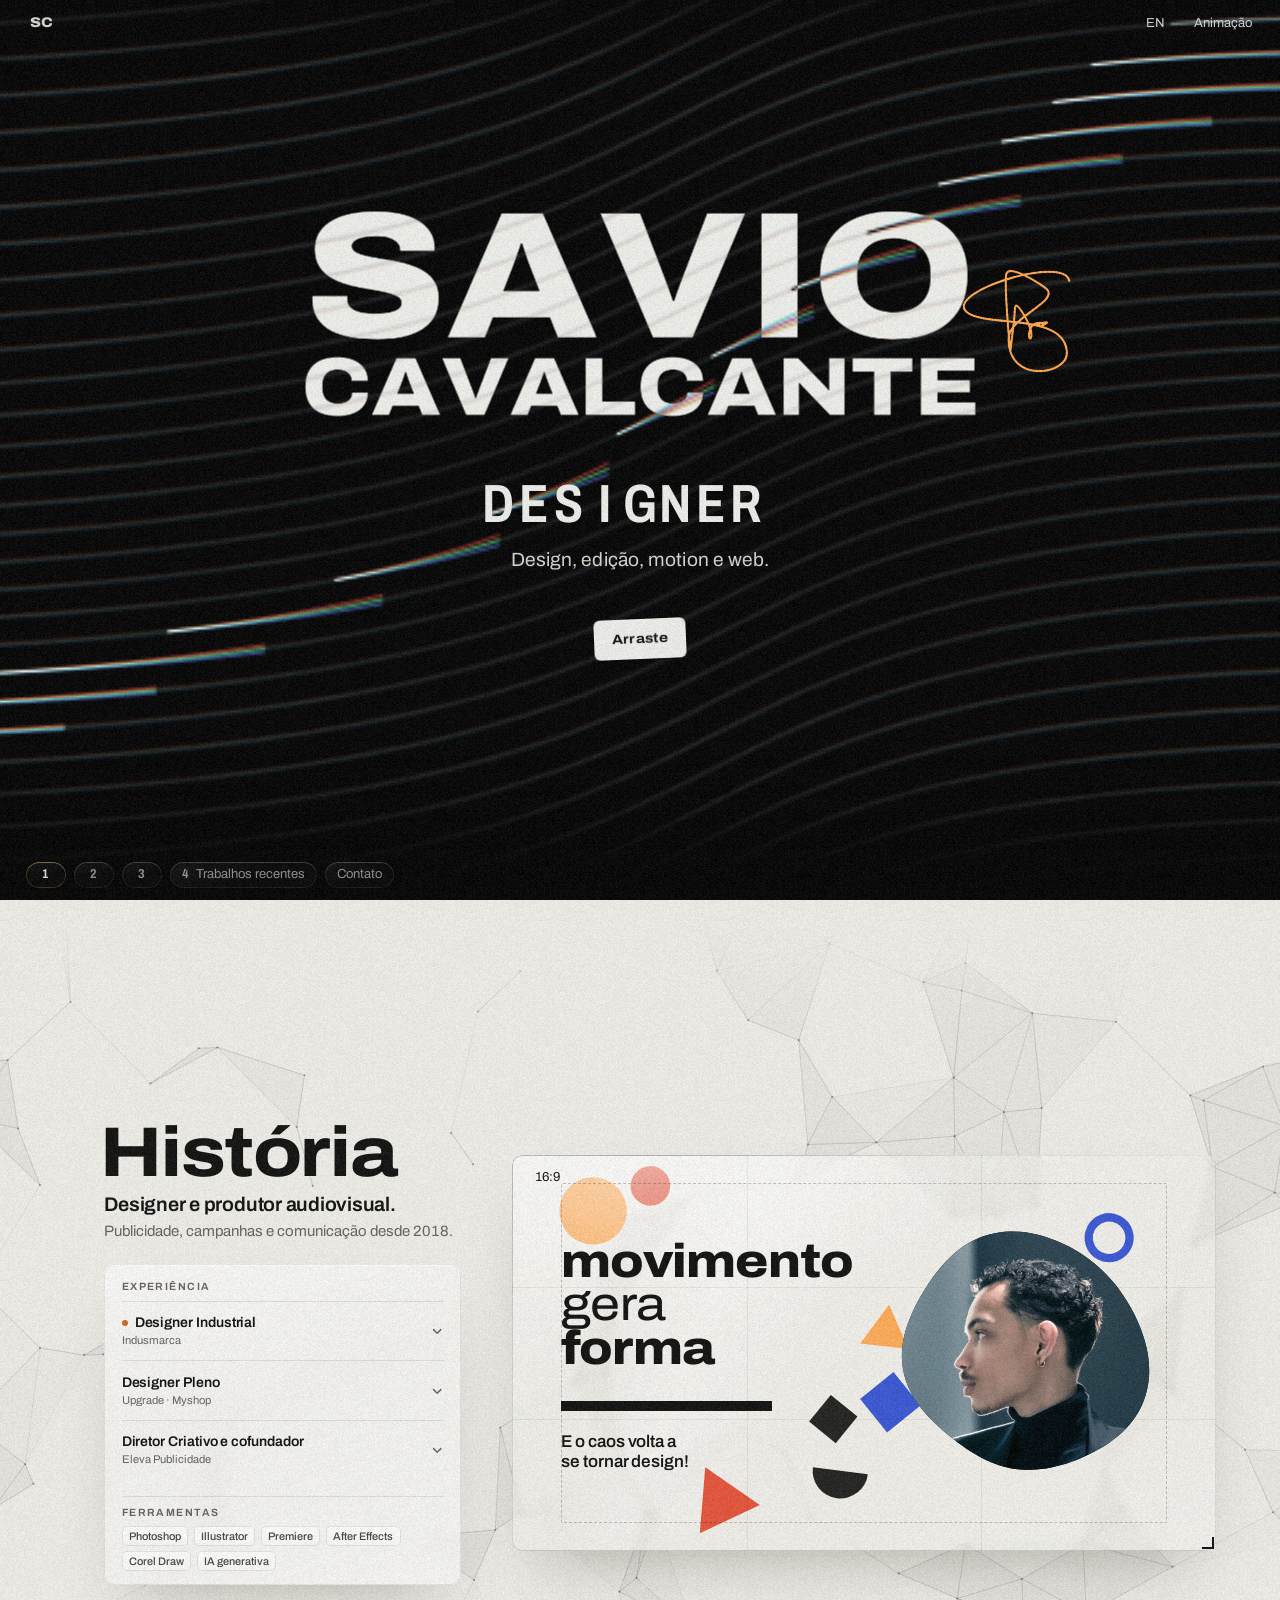
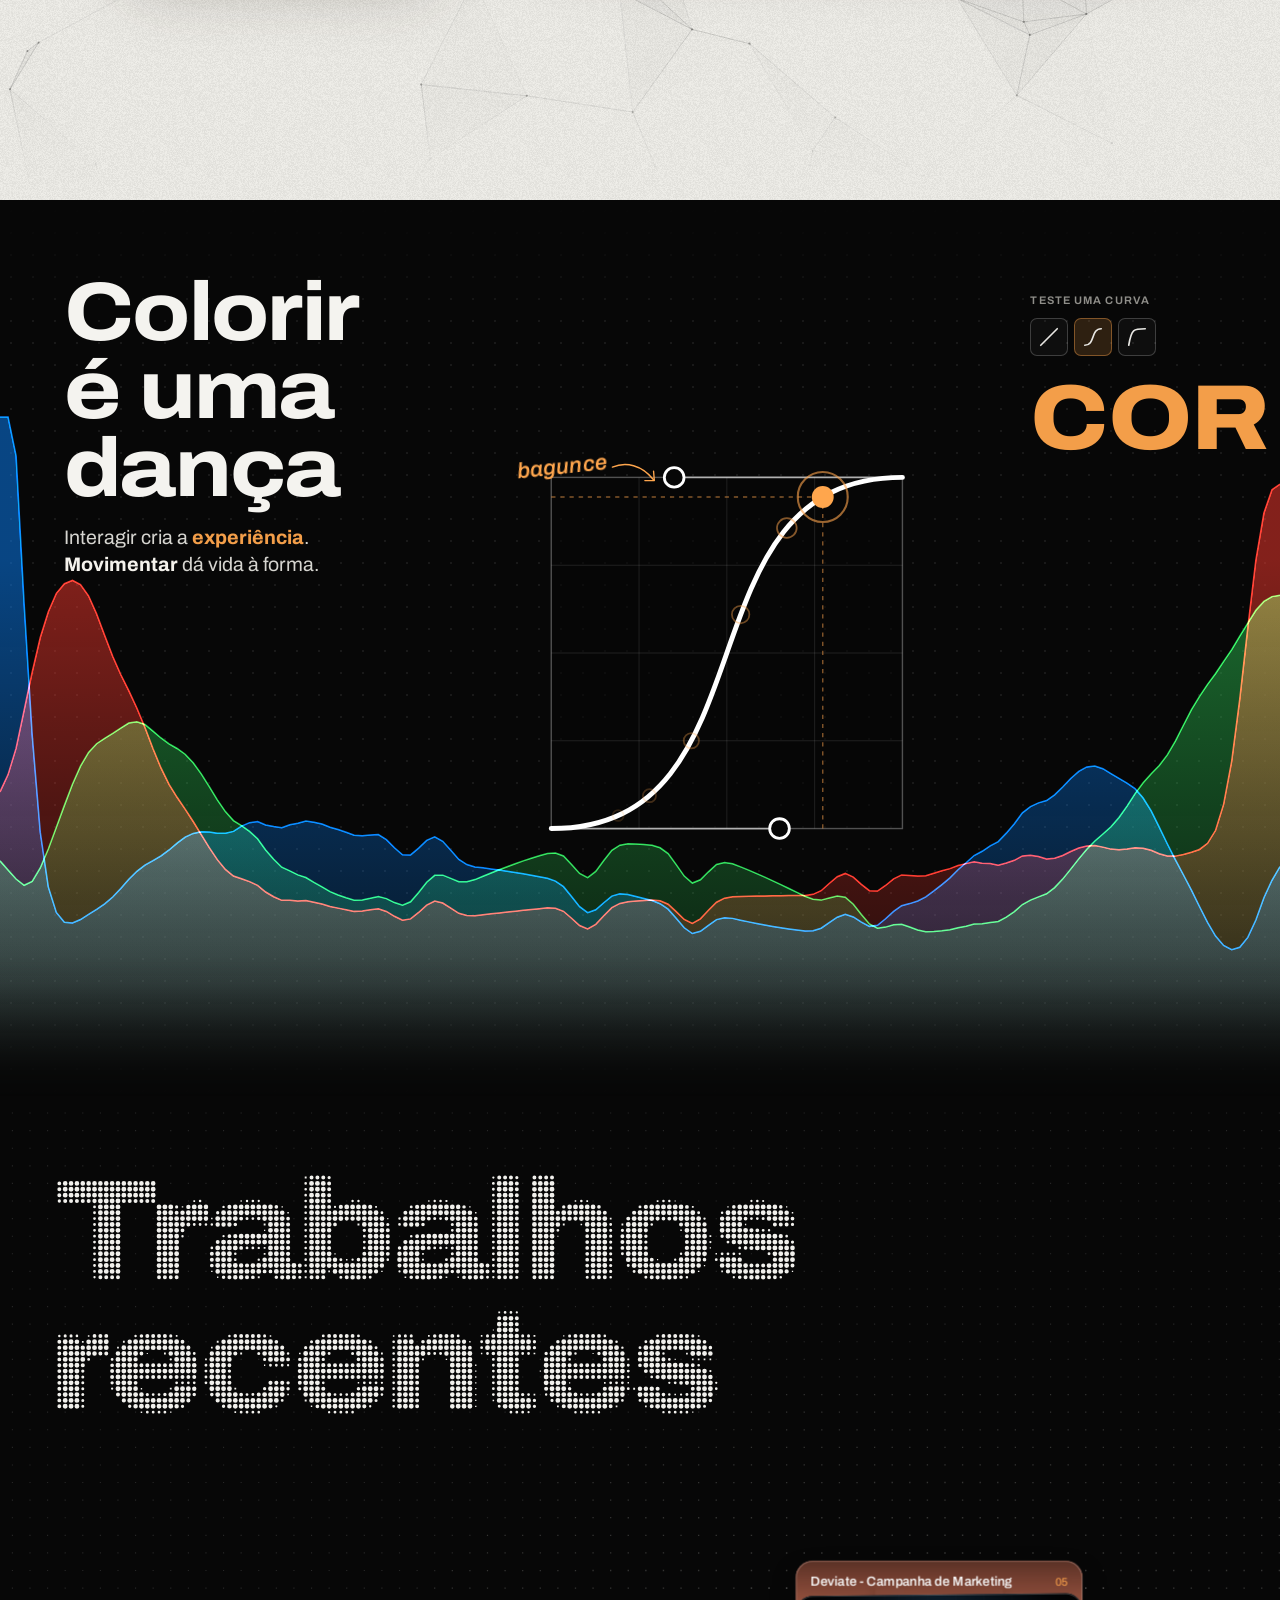
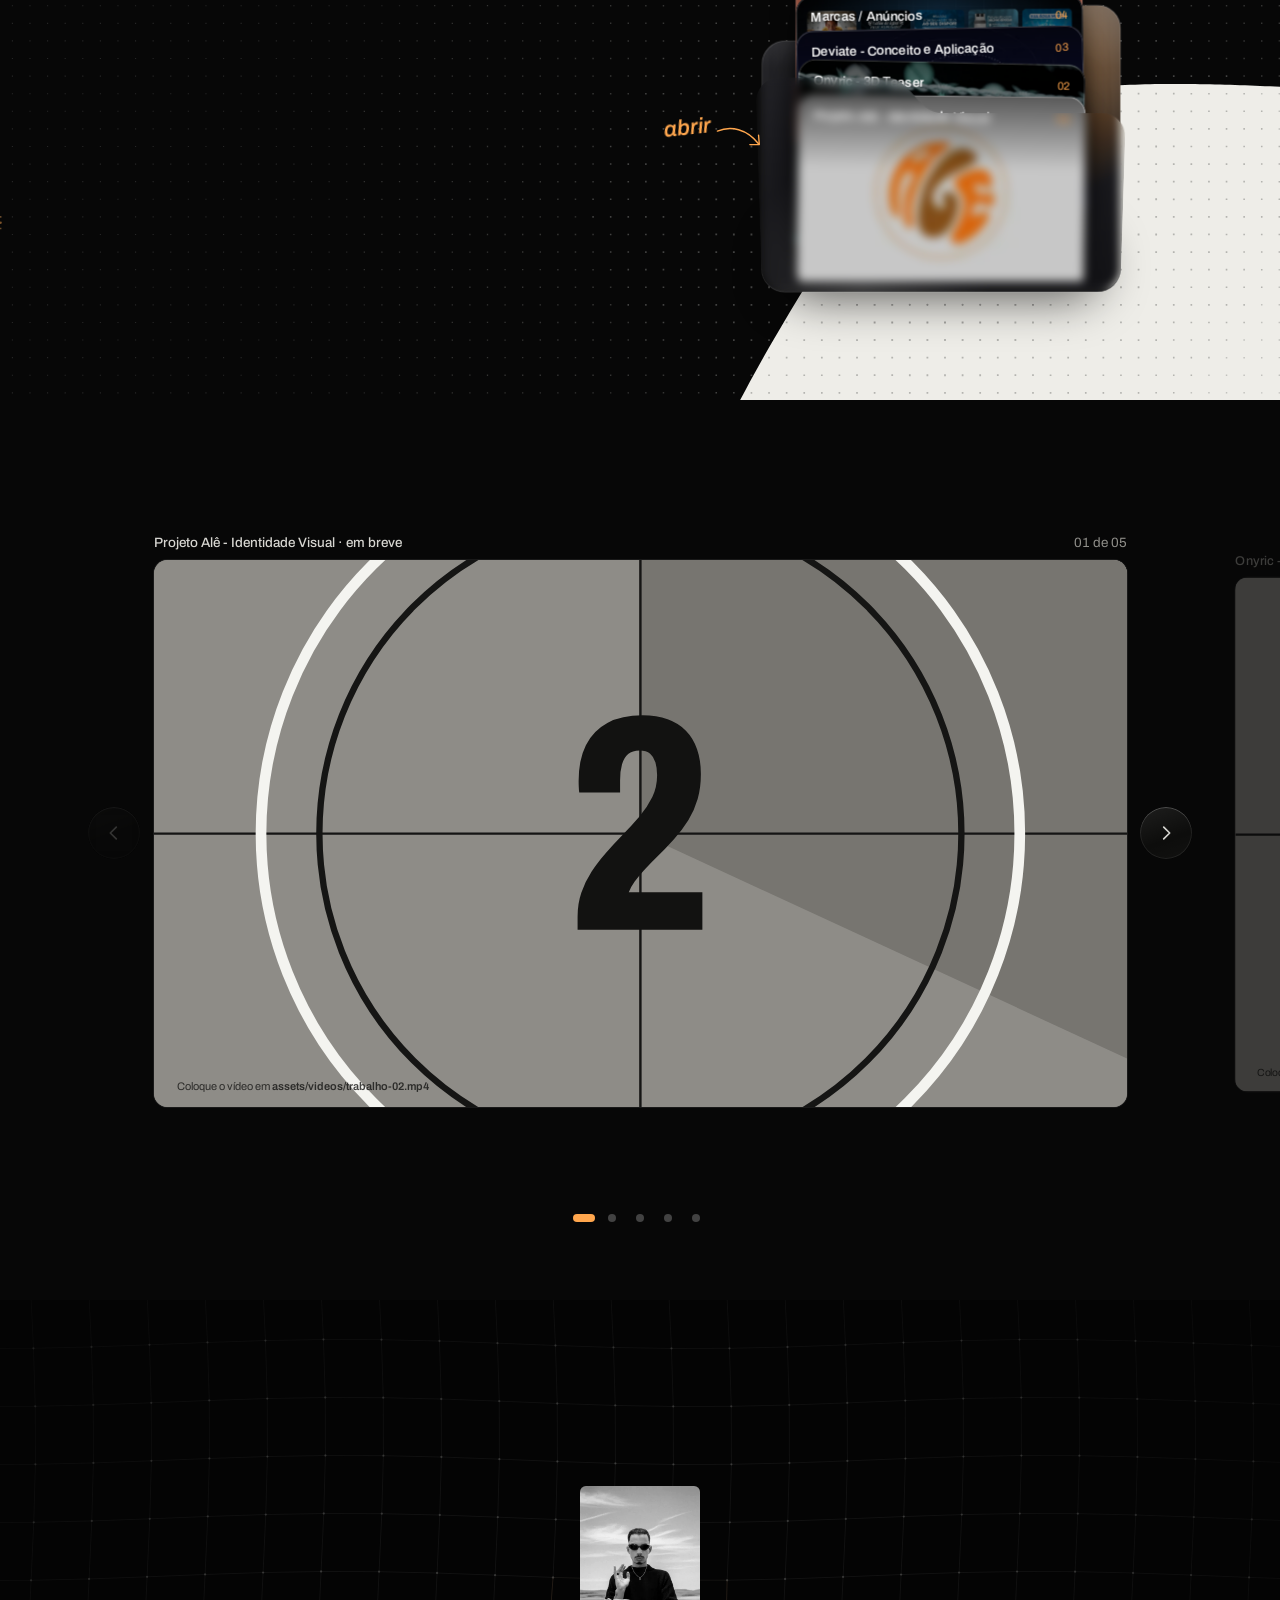
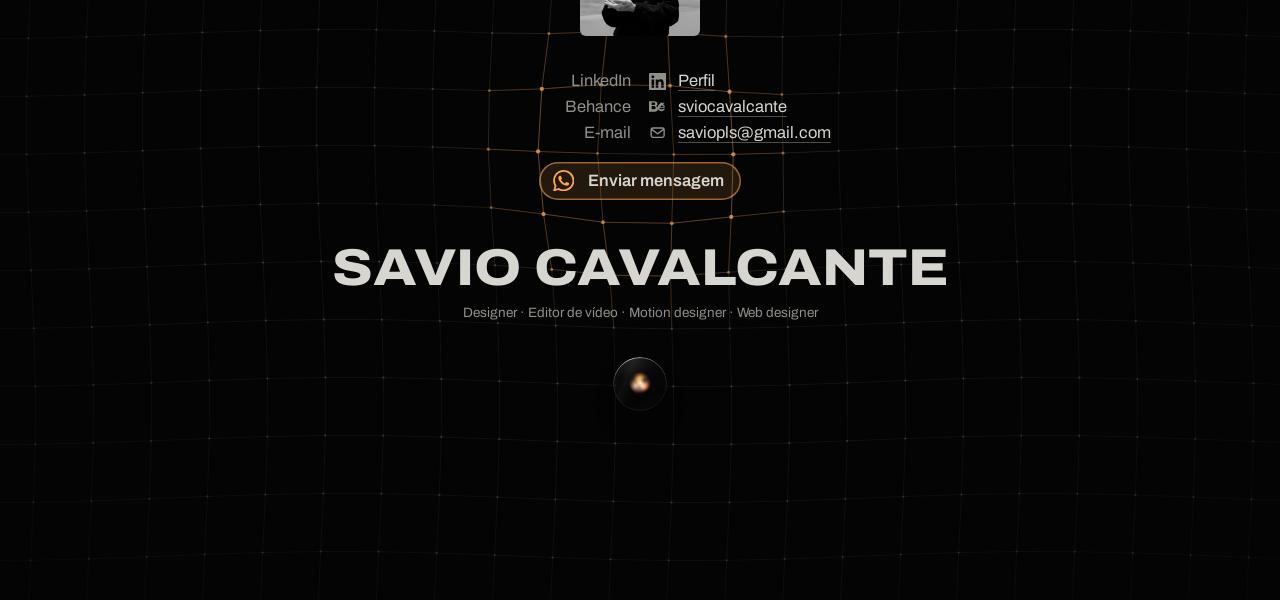
==== commit 184139c4: "Publica: Onyric - 3D Teaser, Marcas / Anúncios e nova ordem dos trabalhos Co-Authored-By: Claude Son" ====
--- a/v1-contagem/index.html
+++ b/v1-contagem/index.html
@@ -179,9 +179,14 @@
     </div>
   </section>
 
-  <section class="scene scene--reels" id="videos" data-scene="reels" style="--len: 5.2" data-t-attr="aria-label:a.reels">
+  <section class="scene scene--reels" id="videos" data-scene="reels" data-t-attr="aria-label:a.reels">
     <div class="stage">
       <div class="strip" data-works></div>
+      <div class="reel-nav">
+        <button type="button" class="reel-arrow reel-arrow--prev" data-reel-prev><svg viewBox="0 0 24 24" aria-hidden="true"><path d="M14.5 5.5L8 12l6.5 6.5"/></svg></button>
+        <div class="reel-dots" data-reel-dots></div>
+        <button type="button" class="reel-arrow reel-arrow--next" data-reel-next><svg viewBox="0 0 24 24" aria-hidden="true"><path d="M9.5 5.5L16 12l-6.5 6.5"/></svg></button>
+      </div>
     </div>
   </section>
 
--- a/v1-contagem/v1.css
+++ b/v1-contagem/v1.css
@@ -1 +1 @@
-@font-face{font-family:Archivo;font-style:normal;font-weight:300 900;font-stretch:62% 125%;font-display:swap;src:url(../assets/fonts/archivo-latin.woff2) format("woff2");unicode-range:U+0000-00FF,U+0131,U+0152-0153,U+02BB-02BC,U+02C6,U+02DA,U+02DC,U+0304,U+0308,U+0329,U+2000-206F,U+20AC,U+2122,U+2191,U+2193,U+2212,U+2215,U+FEFF,U+FFFD}@font-face{font-family:Archivo;font-style:normal;font-weight:300 900;font-stretch:62% 125%;font-display:swap;src:url(../assets/fonts/archivo-latin-ext.woff2) format("woff2");unicode-range:U+0100-02BA,U+02BD-02C5,U+02C7-02CC,U+02CE-02D7,U+02DD-02FF,U+0304,U+0308,U+0329,U+1D00-1DBF,U+1E00-1E9F,U+1EF2-1EFF,U+2020,U+20A0-20AB,U+20AD-20C4,U+2113,U+2C60-2C7F,U+A720-A7FF}:root{--room: #0b0b0a;--room-line: #2a2a27;--room-text: #d6d5d0;--room-dim: #8f8e89;--leader: #8e8c87;--leader-deep: #777570;--light: #ededea;--ink: #111110;--ink-2: #474643;--ink-3: #64635f;--reel: #040404;--tungsten: #ffa64d;--mt: clamp(40px, 5.2vh, 52px);--hb: clamp(44px, 5.6vh, 56px);--mx: clamp(10px, 2vw, 28px);--r: clamp(10px, 1.5vmin, 20px);--wdth: 125%;--ease-io: cubic-bezier(.76, 0, .24, 1);--ease-out: cubic-bezier(.16, 1, .3, 1);color-scheme:dark}@media (max-width: 720px){:root{--mt: 48px;--hb: 58px;--mx: 8px}}@media (max-height: 460px){:root{--mt: 38px;--hb: 42px}}:root{--mb: var(--hb);--vb: 0px}@supports (height: 100svh){:root{--vb: calc(100lvh - 100svh) }}.stage{--mb: calc(var(--hb) + var(--vb))}html,body{background:var(--room);color:var(--room-text)}body{font-family:Archivo,ui-sans-serif,system-ui,sans-serif;font-size:16px;line-height:1.45;font-variant-numeric:tabular-nums}::selection{background:var(--tungsten);color:var(--ink)}:focus{outline:none}:focus-visible{outline:2px solid var(--tungsten);outline-offset:3px;border-radius:2px}.graph-handle:focus-visible{outline:none}.frame{position:absolute;inset:0;color:var(--ink);overflow:hidden;container-type:size}@keyframes expose{0%{filter:brightness(1.14)}14%{filter:brightness(.95)}30%{filter:brightness(1.06)}to{filter:none}}@keyframes frame-cue{0%{opacity:1}22%{opacity:0}44%{opacity:1}66%,to{opacity:0}}.frame--credits{background:var(--reel);color:var(--room-text)}.chapter-title{font-weight:760;font-stretch:max(var(--wdth),108%);font-size:clamp(38px,min(7.2cqw,13cqh),96px);line-height:.94;letter-spacing:-.02em;text-wrap:balance}.chapter-line{margin-top:.9em;font-size:clamp(17px,min(1.7cqw,3.4cqh),22px);line-height:1.35;max-width:24ch;color:var(--ink);text-wrap:balance}.chapter-caption{margin-top:.7em;font-size:13.5px;line-height:1.4;color:var(--ink-3);max-width:32ch}.frame--title{--s: 0;background:#050505;color:var(--light)}.title-light{position:absolute;inset:0;width:100%;height:100%;max-width:none;opacity:0;transition:opacity 1.4s var(--ease-out)}.is-titled .title-light{opacity:1}.name{position:absolute;left:6cqw;right:6cqw;top:50%;display:flex;flex-direction:column;align-items:center;font-weight:820;font-stretch:var(--wdth);text-transform:uppercase;line-height:.8;letter-spacing:-.012em;color:#f4f4f0;mix-blend-mode:difference;transform:translateY(calc(-50% + var(--s) * var(--ny, -15cqh))) scale(calc(1 - var(--s) * (1 - var(--nk, .58))));transform-origin:50% 50%;will-change:transform}.name-line{display:block;width:max-content;white-space:nowrap;font-size:12cqw}.name-line+.name-line{margin-top:.06em}.name-measure{position:fixed;left:-9999px;top:0;visibility:hidden;pointer-events:none;font-size:100px;font-weight:820;font-stretch:var(--wdth);text-transform:uppercase;letter-spacing:-.012em;white-space:nowrap;line-height:1}.name-line .ch{display:inline-block;clip-path:inset(100% 0 -10% 0)}.js .frame--title:not(.is-split) .name{visibility:hidden}.roles-static{display:none;font-size:.5em;letter-spacing:.02em}.motion-off .cells{display:none}.motion-off .roles-static{display:inline}.is-titled .name-line .ch{clip-path:inset(-10% 0 -10% 0);transition:clip-path .6s var(--ease-out)}.title-sub{z-index:1;position:absolute;left:6cqw;right:6cqw;top:var(--sub-top, 58%);text-align:center;opacity:clamp(0,(var(--s) - .45) / .55,1);transform:translateY(calc((1 - var(--s)) * 4cqh))}.roles{color:var(--light);font-weight:640;font-stretch:78%;text-transform:uppercase;font-size:clamp(22px,min(4.2cqw,7cqh),64px);line-height:1;letter-spacing:.01em}.cells{display:inline-flex}.cell{position:relative;display:inline-block;width:.66em;text-align:center}.cell-in{display:inline-block}.cell.is-flip .cell-in{animation:cell-flip .42s var(--ease-out)}.cell.is-flip:after{content:attr(data-old);position:absolute;inset:0;pointer-events:none;animation:cell-out .34s var(--ease-out) forwards}@keyframes cell-flip{0%{transform:translateY(-.28em);opacity:0;filter:blur(4px);text-shadow:0 0 .4em rgba(255,238,218,.45)}35%{opacity:1;filter:blur(.8px);text-shadow:0 0 .3em rgba(255,238,218,.3)}to{transform:none;opacity:1;filter:blur(0);text-shadow:0 0 0 rgba(255,238,218,0)}}@keyframes cell-out{0%{transform:none;opacity:.85;filter:blur(0)}to{transform:translateY(.22em);opacity:0;filter:blur(5px)}}.lead{margin:.8em auto 0;max-width:34ch;font-size:clamp(16px,min(1.5cqw,3cqh),20px);line-height:1.4;letter-spacing:.005em;color:var(--room-text)}.title-play{position:relative;margin-top:clamp(26px,5cqh,48px);line-height:1}.title-box{position:relative;display:inline-block;max-width:100%;padding:.86em 1.35em .9em;border-radius:6px;background:var(--light);color:var(--ink);font-size:clamp(13px,min(1.05cqw,2.2cqh),14.5px);font-weight:700;font-stretch:clamp(84%,var(--wdth),116%);line-height:1.2;letter-spacing:.01em;text-wrap:balance;box-shadow:0 1px 2px #00000059,0 10px 24px -12px #000000b3;outline:1px solid transparent;outline-offset:0;cursor:grab;touch-action:none;pointer-events:none;will-change:transform;-webkit-user-select:none;user-select:none;-webkit-touch-callout:none;transition:box-shadow .26s var(--ease-out)}.title-text{position:relative;z-index:1}.title-tint{position:absolute;inset:0;border-radius:inherit;pointer-events:none;background:var(--tungsten);box-shadow:0 0 0 1px #ffc88ce6,0 0 30px #ffa64d80;opacity:0;transition:opacity .24s var(--ease-out)}.is-inviting .title-tint{animation:box-tint 2.8s ease-in-out infinite}@keyframes box-tint{0%,34%{opacity:0}52%,64%{opacity:1}86%,to{opacity:0}}@media (hover: hover){.title-box:hover .title-tint{animation:none;opacity:.7}}.is-pulling .title-tint{animation:none;opacity:1}.is-hint .title-drop{opacity:.9}.is-hint .title-drop path{animation:drop-run .9s var(--ease-out) 1}.is-hint .title-drop path:nth-child(2){animation-delay:.12s}.is-hint .title-drop path:nth-child(3){animation-delay:.24s}.title-box.is-back{animation:box-back .56s var(--ease-out) 1}@keyframes box-back{0%{opacity:0;scale:.6}60%{opacity:1;scale:1.06}to{scale:1}}.has-sub .title-box{pointer-events:auto}.title-box:hover{box-shadow:0 2px 4px #00000052,0 16px 30px -12px #000000b8}.title-box.is-held{cursor:grabbing;box-shadow:0 3px 6px #0000004d,0 28px 44px -16px #000c}.title-box:after{content:"";position:absolute;top:6px;right:6px;width:5px;height:5px;border-radius:50%;background:var(--tungsten);opacity:0;pointer-events:none}.title-box.is-cue:after{animation:frame-cue .9s steps(1) 1}.title-box.is-call{animation:box-call 1s var(--ease-out) 1}.frame--title:after{content:"";position:absolute;left:0;right:0;bottom:0;height:34cqh;pointer-events:none;background:linear-gradient(to top,#ffa64d52,#ffa64d00);opacity:0;transition:opacity .4s var(--ease-out)}.frame--title.is-pulling:after{opacity:calc(.35 + var(--pull, 0) * .65)}.is-pulling .title-box{background:var(--tungsten);color:#120b04;box-shadow:0 0 0 1px #ffc88ce6,0 0 34px #ffa64d8c,0 28px 44px -16px #000c;transition:background-color .25s var(--ease-out),color .25s var(--ease-out),box-shadow .25s var(--ease-out)}.title-drop{position:absolute;left:50%;top:calc(100% + 16px);width:26px;margin-left:-13px;opacity:0;transition:opacity .3s var(--ease-out);pointer-events:none}.title-drop svg{width:100%;height:auto;overflow:visible;fill:none;stroke:var(--tungsten);stroke-width:2.6;stroke-linecap:round;stroke-linejoin:round;filter:drop-shadow(0 0 5px rgba(255,166,77,.9))}.is-pulling .title-drop{opacity:1}.frame--title{--cold: #f4f1ea;--hot: color-mix(in oklab, var(--cold), var(--tungsten) calc(var(--pull, 0) * 100%))}.frame--title:after{display:none}.title-mood{position:absolute;inset:0;z-index:0;overflow:hidden;pointer-events:none;-webkit-mask-image:linear-gradient(to bottom,#000 92%,rgba(0,0,0,.9) 93.6%,rgba(0,0,0,.65) 95.2%,rgba(0,0,0,.35) 96.8%,rgba(0,0,0,.1) 98.4%,rgba(0,0,0,0) 100%);mask-image:linear-gradient(to bottom,#000 92%,#000000e6,#000000a6,#00000059,#0000001a,#0000)}.is-armed .name,.is-fired .name{mix-blend-mode:normal}.title-mood>span,.title-mood:before,.title-mood:after{content:"";position:absolute;inset:0;opacity:0}.title-mood:before{background:radial-gradient(ellipse 75% 65% at 50% 52%,#0000004d,#000000c7);transition:opacity .38s var(--ease-out)}.is-armed .title-mood:before{opacity:1}.is-fired .title-mood:before{opacity:0;transition-duration:.6s}.has-sub .title-light{transition:opacity .5s var(--ease-out)}.is-armed .title-light{opacity:.28;transition-duration:.38s}.title-mood:after{background:radial-gradient(ellipse 55% 62% at 50% var(--ay, 90%),rgba(255,150,60,.62),rgba(255,110,30,.22) 42%,rgba(255,90,20,.06) 70%,rgba(255,90,20,0) 100%);transform-origin:50% var(--ay, 90%);transform:scale(calc(.35 + var(--pull, 0) * .85));opacity:calc(var(--pull, 0) * var(--pull, 0) * .95);will-change:transform,opacity}.mood-heat{background:radial-gradient(ellipse 120% 90% at 50% var(--ay, 90%),rgba(255,120,35,.4),rgba(255,90,20,.16) 55%,rgba(120,30,0,.1));transition:opacity .26s var(--ease-out)}.is-taut .mood-heat{opacity:1;animation:mood-heat .9s ease-in-out infinite}.is-fired .mood-heat{animation:none;opacity:.6}.is-hit .mood-heat,.is-hit.frame--title .title-mood:after{opacity:0;transition:opacity .65s var(--ease-out)}@keyframes mood-heat{0%,to{opacity:.72}50%{opacity:1}}.title-mood>.mood-flash{inset:auto auto auto 50%;top:var(--ay, 90%);width:150cqh;height:150cqh;margin:-75cqh 0 0 -75cqh;background:radial-gradient(circle closest-side,#fffaf0f2,#ffc4828c 27%,#ff8c322e 60%,#ff8c320d 82%,#ff8c3200)}.is-hit .mood-flash{animation:mood-flash .62s var(--ease-out) 1 both}@keyframes mood-flash{0%{opacity:0;transform:scale(.4)}14%{opacity:1}to{opacity:0;transform:scale(1.6)}}.frame--title.is-armed .title-box{background:var(--hot);color:var(--ink);box-shadow:0 0 0 1px #ffffff8c,0 0 calc(12px + var(--pull, 0) * 30px) color-mix(in oklab,rgba(255,255,255,.45),rgba(255,140,50,.85) calc(var(--pull, 0) * 100%)),0 28px 44px -16px #000c;transition:background-color 90ms linear,box-shadow 90ms linear}.is-armed .title-tint{animation:none;opacity:0}.is-taut .title-tint{animation:box-beat .45s ease-in-out infinite;box-shadow:0 0 0 1.5px #ffe2c0,0 0 46px #ff8c32e6}@keyframes box-beat{0%,to{opacity:.55}50%{opacity:1}}.title-zone{position:absolute;left:0;right:0;bottom:calc(var(--mb) + .6cqh);z-index:1;display:flex;flex-direction:column;align-items:center;gap:12px;white-space:nowrap;pointer-events:none;-webkit-user-select:none;user-select:none;opacity:0;transition:opacity .2s var(--ease-out)}.is-armed .title-zone,.is-fired .title-zone{opacity:1;transition-delay:.12s}.anchor-peg{position:relative;display:block;width:32px;height:32px;border-radius:50%;background:#0e0a06f5;box-shadow:0 0 0 1px var(--hot),0 0 calc(8px + var(--pull, 0) * 30px) color-mix(in oklab,rgba(255,255,255,.3),rgba(255,140,50,.8) calc(var(--pull, 0) * 100%));transform:scale(.4);transition:transform .42s cubic-bezier(.34,1.56,.64,1)}.is-armed .anchor-peg,.is-fired .anchor-peg{transform:none;transition-delay:.15s}.zone-target{position:absolute;inset:4px;width:24px;height:24px;overflow:visible;fill:none;stroke:var(--hot);stroke-width:1.5}.zone-target .zone-dot{fill:var(--hot);stroke:none}.zone-target .zone-ping{opacity:0;transform-box:fill-box;transform-origin:center}.is-taut .zone-ping{animation:zone-ping .9s var(--ease-out) infinite}.is-taut .zone-ping--2{animation-delay:.45s}.is-hit .zone-ping{animation:zone-burst .62s var(--ease-out) 1 both}.is-hit .zone-ping--2{animation-delay:.11s}.is-hit .anchor-peg{box-shadow:0 0 0 1.5px #fff6ea,0 0 52px #ffc88c}@keyframes zone-ping{0%{opacity:.9;transform:scale(1)}to{opacity:0;transform:scale(1.9)}}@keyframes zone-burst{0%{opacity:1;transform:scale(1);stroke-width:2.4}to{opacity:0;transform:scale(6);stroke-width:.3}}.zone-label{font-size:clamp(16px,1.45cqw,20px);font-weight:800;letter-spacing:.005em;color:#fff6ea;padding:9px 20px 10px;border-radius:999px;background:#100a05e6;box-shadow:0 0 0 1.5px #ffb46b,0 0 0 5px #ff963c38,0 0 34px #ff8c32a6,0 14px 30px -12px #000000e6;opacity:0;transform:translateY(-6px);transition:opacity .16s var(--ease-out),transform .26s var(--ease-out)}.is-taut .zone-label{opacity:1;transform:none;transition-timing-function:var(--ease-out),cubic-bezier(.34,1.56,.64,1)}.is-hit .zone-label{opacity:0;transition:opacity .3s var(--ease-out) .12s}.title-cord{position:absolute;inset:0;width:100%;height:100%;overflow:visible;pointer-events:none;opacity:clamp(0,(var(--s) - .45) / .55,1)}.title-cord path{fill:none;stroke-width:var(--cw, 2.6px);stroke-linecap:round}.cord-base{stroke:#faf8f2d9}.title-cord .cord-glow{stroke:var(--hot);stroke-width:calc(var(--cw, 2.6px) * 5);opacity:calc(.1 + var(--pull, 0) * .22)}.cord-hot{stroke:var(--tungsten);opacity:min(1,calc(var(--pull, 0) * 25))}.is-taut .cord-hot{stroke:#ffb46b}.is-hit .title-cord{opacity:0;transition:opacity .16s var(--ease-out)}.title-cord .cord-arc{stroke:url(#cord-arc-fade);stroke-width:1.5px;stroke-dasharray:1.5 8;opacity:0;transform-box:view-box;transform-origin:var(--ax, 50%) var(--ay, 90%);transform:scale(.82);transition:opacity .22s var(--ease-out),transform .42s var(--ease-out),stroke-width .16s var(--ease-out)}#cord-arc-fade stop{stop-color:var(--hot)}.is-armed .title-cord .cord-arc{opacity:calc(.55 + var(--pull, 0) * .35);transform:none;transition-delay:60ms,60ms,0ms}.is-taut .title-cord .cord-arc{opacity:1;stroke-width:2.2px;filter:drop-shadow(0 0 5px rgba(255,150,60,.9))}.is-fired .title-cord .cord-arc{opacity:0;transition-delay:0ms}.motion-off .title-cord .cord-arc{transition:none}.title-sub .roles,.title-sub .lead{transition:opacity .26s var(--ease-out)}.is-armed .title-sub .roles,.is-armed .title-sub .lead{opacity:0}.cue{position:absolute;left:0;top:0;z-index:2;pointer-events:none;will-change:transform}.cue-in{display:flex;align-items:center;white-space:nowrap;opacity:0;transition:opacity .18s var(--ease-out),transform .28s var(--ease-out)}.cue-word{font-size:13px;font-weight:800;font-stretch:112%;letter-spacing:.18em;text-transform:uppercase;padding-left:.18em}.cue-pull .cue-in{flex-direction:column;gap:9px;transform:translate(-50%,calc(-100% + 10px))}.is-armed:not(.is-taut):not(.is-fired) .cue-pull .cue-in{opacity:1;transform:translate(-50%,-100%)}.cue-pull .cue-word{color:#fbf8f2;padding:4px 9px 4px calc(9px + .18em);border-radius:999px;background:#0c0906d1}.cue-disc{position:relative;width:36px;height:36px;border-radius:50%;background:var(--cold);color:#14100b;box-shadow:0 0 0 4px #0c0906d1,0 0 0 5px #ffffff2e,0 0 24px #ffffff4d}.cue-disc svg,.cue-release svg{fill:none;stroke:currentColor;stroke-width:2.8;stroke-linecap:round;stroke-linejoin:round}.cue-disc svg{position:absolute;left:50%;top:50%;width:22px;height:22px;margin:-11px 0 0 -11px}.cue-disc:after{content:"";position:absolute;inset:0;border-radius:50%;box-shadow:0 0 0 1.5px #ffffffb3;opacity:0}.is-armed .cue-pull .cue-disc svg{animation:cue-rise .9s var(--ease-out) infinite}.is-armed .cue-pull .cue-disc:after{animation:cue-ring .9s var(--ease-out) infinite}@keyframes cue-rise{0%,to{transform:translateY(2px)}45%{transform:translateY(-3px)}}@keyframes cue-ring{0%{opacity:.8;transform:translateY(0) scale(1)}to{opacity:0;transform:translateY(-10px) scale(1.35)}}.cue-release .cue-in{gap:8px;padding:8px 15px 8px 10px;border-radius:999px;background:var(--tungsten);color:#1a0f04;box-shadow:0 0 0 4px #ffa64d33,0 0 28px #ff8c32bf;transform:translate(-50%,-50%) scale(.6)}.cue-release .cue-word{color:#1a0f04;padding-left:0}.cue-release svg{width:18px;height:18px}.is-taut:not(.is-fired) .cue-release .cue-in{opacity:1;transform:translate(-50%,-50%) scale(1);transition-timing-function:var(--ease-out),cubic-bezier(.34,1.56,.64,1)}.is-taut .cue-release svg{animation:cue-drop .7s var(--ease-out) infinite}@keyframes cue-drop{0%,to{transform:translateY(-2px)}50%{transform:translateY(3px)}}.motion-off .cue-in,.motion-off .title-zone,.motion-off .anchor-peg,.motion-off .zone-label,.motion-off .title-mood:before,.motion-off .title-light{transition:none}.motion-off .mood-heat,.motion-off .title-tint,.motion-off .cue-disc:after{animation:none!important}.title-drop{display:none}.is-pulling .title-drop path{animation:drop-run .9s var(--ease-out) infinite}.is-pulling .title-drop path:nth-child(2){animation-delay:.15s}.is-pulling .title-drop path:nth-child(3){animation-delay:.3s}@keyframes drop-run{0%{opacity:0;transform:translateY(-6px)}40%{opacity:1}to{opacity:0;transform:translateY(8px)}}.sign{position:absolute;left:6cqw;right:6cqw;top:50%;height:var(--nh, 30cqh);z-index:1;transform:translateY(calc(-50% + var(--s) * var(--ny, -15cqh))) scale(calc(1 - var(--s) * (1 - var(--nk, .58))));transform-origin:50% 50%;pointer-events:none;will-change:transform}.sign svg{position:absolute;left:100%;top:50%;height:50%;width:auto;overflow:visible;transform:translate(-2%,-42%) rotate(-8deg);opacity:0;transition:opacity .3s var(--ease-out)}.sign path{fill:none;stroke:var(--tungsten);stroke-width:20;stroke-linecap:round;stroke-linejoin:round;stroke-dasharray:1;stroke-dashoffset:1;transition:stroke-dashoffset .3s ease-in}.is-signing .sign svg{opacity:1;transition-duration:.12s}.is-signing .sign path{stroke-dashoffset:0;transition:stroke-dashoffset 1.1s cubic-bezier(.45,0,.25,1)}@container (max-aspect-ratio: 1/1){.sign svg{left:auto;right:0;top:auto;bottom:calc(100% + .6cqh);height:34%;transform:rotate(-8deg)}}@keyframes box-call{0%{outline-color:#ededeab3;outline-offset:0}to{outline-color:#ededea00;outline-offset:18px}}.title-hint{position:absolute;left:0;right:0;bottom:calc(var(--mb) + 2cqh);text-align:center;font-size:13px;color:var(--room-text);opacity:calc(1 - var(--s) * 4);transition:opacity .6s}.title-hint.is-gone{opacity:0}.frame--design{--paper: #eeede8;--ink: #111110;--ink-2: #474643;--ink-3: #64635f;--hot: #d2681b;--hot-ink: #a34b0b;--rule: rgba(17, 17, 16, .1);background:var(--paper)}.frame--design :focus-visible{outline-color:var(--hot-ink)}.frame--design{display:grid;grid-template-columns:minmax(0,31cqw) minmax(0,1fr);gap:4cqw;padding:calc(var(--mt) + 4cqh) 5cqw calc(var(--mb) + 3cqh)}.design-copy{position:relative;z-index:1;display:flex;flex-direction:column;align-self:center;min-height:0;margin-left:3.5cqw}.frame--design .chapter-title{white-space:nowrap;margin-left:-.055em;font-size:clamp(38px,min(6.1cqw,13cqh),96px)}.kgrid,.lattice{position:absolute;inset:0;width:100%;height:100%;max-width:none;pointer-events:none}.monitor-area{z-index:1}.formats{display:flex;gap:18px;margin-top:2.2em}.formats button{position:relative;padding:12px 0 8px;font-size:13.5px;color:var(--ink-2)}.formats button:before{content:"";position:absolute;left:0;top:0;height:0;width:8px;border-top:1px solid currentColor}.formats button:hover,.formats button.is-on{color:var(--ink)}.formats button.is-on:before{width:100%;border-top-width:2px}.design-claim{font-size:clamp(20px,min(2.2cqw,4.4cqh),32px);line-height:1.25;margin-top:.45em}.design-copy:has(.about) .design-claim{font-size:clamp(14px,min(1.3cqw,2.6cqh),17.5px);line-height:1.45;max-width:26em;color:var(--ink-3);max-height:7em;overflow:hidden;transition:max-height .52s var(--ease-out),opacity .3s var(--ease-out),margin-top .52s var(--ease-out)}.design-lead{display:block;margin-bottom:.2em;font-size:1.32em;font-weight:620;line-height:1.2;letter-spacing:-.012em;color:var(--ink)}.design-copy:has(.about.is-instant) .design-claim{transition:none}.about{--pd: clamp(14px, 1.5cqw, 22px);--plate: #f3f2ee;position:relative;margin-top:clamp(14px,3cqh,30px);max-width:30em;padding:calc(var(--pd) * .85) var(--pd) calc(var(--pd) * .7);font-size:clamp(13px,min(1.08cqw,2.1cqh),15.5px);border-radius:10px;background:linear-gradient(160deg,#ffffff9e,#ffffff38 42%,#fff6),#f3f2eea8;-webkit-backdrop-filter:blur(6px) saturate(140%);backdrop-filter:blur(6px) saturate(140%);box-shadow:inset 0 1px #fffffff2,inset 0 0 0 1px #11111014,0 30px 60px -32px #3a2c1c57}.about-label{font-size:10.5px;font-weight:640;letter-spacing:.14em;text-transform:uppercase;color:var(--ink-3);margin-bottom:.6em}.about-list{list-style:none;margin:0 0 clamp(10px,2.2cqh,20px);padding:0;transition:margin-bottom .52s var(--ease-out)}.about-list>li{border-top:1px solid var(--rule)}.about-row{position:relative;display:grid;grid-template-columns:minmax(0,1fr) 1.2em;column-gap:1em;align-items:center;width:100%;padding:.95em 0;text-align:left;color:inherit;font:inherit;cursor:pointer}.about-row:focus-visible{outline:1px solid var(--hot-ink);outline-offset:2px;border-radius:3px}.about-role{font-size:1.08em;font-weight:600;color:var(--ink);line-height:1.25;letter-spacing:-.005em;transition:color .25s var(--ease-out)}.about-org{grid-column:1;margin-top:.12em;font-size:.86em;color:var(--ink-3);line-height:1.35;letter-spacing:.005em}.is-open .about-role{color:#000}.is-now .about-role:before{content:"";display:inline-block;width:6px;height:6px;margin:0 .5em .12em 0;border-radius:50%;background:var(--hot);vertical-align:middle}.about-mark{grid-column:2;grid-row:1 / span 2;justify-self:end;width:.95em;height:.95em;color:var(--ink-3);transition:color .25s var(--ease-out),transform .42s var(--ease-out)}.about-mark svg{display:block;width:100%;height:100%;fill:none;stroke:currentColor;stroke-width:1.4;stroke-linecap:round;stroke-linejoin:round}.about-row:hover .about-mark{color:var(--ink)}.about-row:hover .about-role{color:#000}.is-open .about-row .about-mark{color:var(--hot);transform:rotate(90deg)}.about-more{display:grid;grid-template-rows:0fr;transition:grid-template-rows .52s var(--ease-out)}.about-more-in{min-height:0;overflow:hidden}.is-open .about-more{grid-template-rows:1fr}.about-when,.about-text,.about-pie{opacity:0;transform:translateY(-.3em);transition:opacity .36s var(--ease-out),transform .52s var(--ease-out)}.is-open .about-when,.is-open .about-text,.is-open .about-pie{opacity:1;transform:none}.is-open .about-text{transition-delay:60ms}.is-open .about-pie{transition-delay:.12s}.about-when{margin:-.1em 0 .5em;font-size:10.5px;font-weight:640;color:var(--ink-3);font-variant-numeric:tabular-nums;letter-spacing:.12em;text-transform:uppercase}.is-now .about-when{color:var(--hot-ink)}.about-text{margin:0 0 1em;font-size:.94em;color:var(--ink-2);line-height:1.55;max-width:46ch}.about-pie{--c0: #c96a1f;--c1: #4a7ff0;--c2: #199e70;display:grid;grid-template-columns:auto minmax(0,1fr);align-items:center;column-gap:1.1em;margin:0 0 .9em}.about-pie-chart{width:clamp(52px,4.6em,72px);height:auto;overflow:visible}.about-slice{fill:var(--c0);stroke:var(--plate);stroke-width:2px;stroke-linejoin:round;vector-effect:non-scaling-stroke;transition:opacity .2s var(--ease-out)}.about-slice[data-k="1"]{fill:var(--c1)}.about-slice[data-k="2"]{fill:var(--c2)}.about-pie-legend{list-style:none;margin:0;padding:0;display:grid;gap:.18em}.about-pie-item{display:grid;grid-template-columns:.62em minmax(0,1fr) auto;align-items:center;column-gap:.55em;transition:opacity .2s var(--ease-out)}.about-pie-sw{width:.62em;height:.62em;border-radius:2px;background:var(--c0)}.about-pie-item[data-k="1"] .about-pie-sw{background:var(--c1)}.about-pie-item[data-k="2"] .about-pie-sw{background:var(--c2)}.about-pie-name{color:var(--ink-2)}.about-pie-val{color:var(--ink);font-variant-numeric:tabular-nums;font-weight:600}.about-pie-cap{grid-column:1 / -1;margin-bottom:.7em;padding-top:.8em;border-top:1px solid var(--rule);font-size:10.5px;font-weight:640;letter-spacing:.14em;text-transform:uppercase;color:var(--ink-3)}.about-pie[data-hl="0"] [data-k]:not([data-k="0"]),.about-pie[data-hl="1"] [data-k]:not([data-k="1"]),.about-pie[data-hl="2"] [data-k]:not([data-k="2"]){opacity:.32}.about-kit{display:grid;grid-template-rows:1fr;transition:grid-template-rows .52s var(--ease-out),opacity .3s var(--ease-out)}.about-kit>div{min-height:0;overflow:hidden}.about-kit .about-label{border-top:1px solid var(--rule);padding-top:.75em}.about.is-instant .about-more,.about.is-instant .about-kit,.about.is-instant .about-when,.about.is-instant .about-text,.about.is-instant .about-pie,.about.is-instant .about-mark,.about.is-instant .about-slice{transition:none}.about-tools{list-style:none;margin:0;padding:0 0 .15em;display:flex;flex-wrap:wrap;gap:.4em}.about-tools li{padding:.3em .68em .32em;border-radius:5px;white-space:nowrap;font-size:.84em;font-weight:520;line-height:1.2;color:var(--ink-2);background:linear-gradient(180deg,#fffc,#ffffff73);box-shadow:inset 0 0 0 1px #1111101a,inset 0 1px #ffffffe6;cursor:default;user-select:none}.about.is-in .about-list>li,.about.is-in .about-tools{animation:about-in .64s var(--ease-out) both;animation-delay:calc(.16s + var(--i, 5) * 70ms)}@keyframes about-in{0%{opacity:0;transform:translateY(.6em)}}.motion-off .about.is-in .about-list>li,.motion-off .about.is-in .about-tools{animation:none}.caos{--cell: 1.16em;--line: rgba(237, 237, 234, .2);--paint: var(--tungsten);position:relative;display:block;flex:none;width:calc(var(--cols, 2) * var(--cell) + 1px);height:calc(var(--rows, 2) * var(--cell) + 1px);margin-top:.32em;border-right:1px solid var(--line);border-bottom:1px solid var(--line);background:linear-gradient(to right,var(--line) 1px,transparent 1px) 0 0 / var(--cell) 100%,linear-gradient(to bottom,var(--line) 1px,transparent 1px) 0 0 / 100% var(--cell);font-size:clamp(38px,min(7.2cqw,13cqh),96px);font-weight:760;font-stretch:max(var(--wdth),108%);line-height:1;cursor:pointer;border-radius:0}.caos:focus-visible{outline-offset:6px}.caos-l{position:absolute;left:0;top:0;width:var(--cell);height:var(--cell);display:grid;place-items:center;padding-bottom:.1em;color:var(--ink);transform:translate(calc(var(--x, 0) * 100%),calc(var(--y, 0) * 100%)) rotate(var(--rot, 0deg));transition:transform .78s var(--ease-io) var(--d, 0ms)}.caos-l:after{content:attr(data-ch);position:absolute;inset:0;display:grid;place-items:center;padding-bottom:.1em;color:var(--paint);clip-path:inset(0 100% 0 0);transition:clip-path .3s var(--ease-out) var(--pd, 0ms)}.caos-l.is-painted:after{clip-path:inset(0 0 0 0);transition-duration:.56s}.caos.is-instant .caos-l,.caos.is-instant .caos-l:after{transition:none}.monitor-area{position:relative;min-height:0;display:grid;place-items:center}.monitor{--gx: 18%;--gy: 0%;position:relative;width:320px;height:180px;border-radius:10px;background:linear-gradient(112deg,transparent 22%,rgba(255,255,255,.28) 30%,transparent 44%),linear-gradient(160deg,#ffffff80,#ffffff2e 42%,#ffffff1a 70%,#ffffff4d);-webkit-backdrop-filter:blur(3.5px) saturate(150%);backdrop-filter:blur(3.5px) saturate(150%);box-shadow:inset 0 1px #ffffffe6,inset 0 -1px #11111014,0 30px 60px -30px #3a2c1c57;container-type:size;cursor:pointer}.monitor:before,.monitor:after{content:"";position:absolute;inset:0;border-radius:inherit;pointer-events:none}.monitor:before{background:radial-gradient(70% 60% at var(--gx) var(--gy),rgba(255,255,255,.55),transparent 72%)}.monitor:after{padding:1px;background:radial-gradient(90% 110% at var(--gx) var(--gy),rgba(17,17,16,.34),rgba(17,17,16,.13) 55%,rgba(17,17,16,.09));-webkit-mask:linear-gradient(#000 0 0) content-box,linear-gradient(#000 0 0);-webkit-mask-composite:xor;mask:linear-gradient(#000 0 0) content-box exclude,linear-gradient(#000 0 0)}.monitor>span,.monitor>svg{position:absolute;display:block}.m-safe{inset:7%;border:1px dashed rgba(17,17,16,.24);border-radius:2px}.m-third{background:#11111012}.m-third--v1,.m-third--v2{top:0;bottom:0;width:1px}.m-third--v1{left:33.333%}.m-third--v2{left:66.666%}.m-third--h1,.m-third--h2{left:0;right:0;height:1px}.m-third--h1{top:33.333%}.m-third--h2{top:66.666%}.m-blob{overflow:visible;max-width:none}.m-blob path{fill:var(--ink)}.m-blob mask path{fill:#fff}.m-blob-img{opacity:0;transition:opacity .6s var(--ease-out)}.m-blob-img.is-ready{opacity:1}.monitor>.m-shapes{left:0;top:0;width:100%;height:100%;max-width:none;pointer-events:none}.m-bar{height:2.6cqmin;min-height:2px;background:var(--ink)}.m-words{left:0;top:0;font-size:100px;transform-origin:0 0}.m-w,.m-w-measure{font-weight:820;font-stretch:112%;line-height:.8;color:var(--ink);letter-spacing:-.02em;white-space:nowrap}.m-w{position:absolute;left:0;top:0}.m-w--verb{font-weight:440;letter-spacing:-.01em}.m-w-measure{position:fixed;left:-9999px;top:0;visibility:hidden;pointer-events:none;font-size:100px}.monitor>.m-text{font-size:clamp(10px,4.3cqmin,19px);font-weight:560;line-height:1.18;color:var(--ink);letter-spacing:-.005em;text-wrap:balance}.m-ratio{left:3.2%;top:3.2%;z-index:2;font-size:13px;color:var(--ink);letter-spacing:.02em;font-variant-numeric:tabular-nums}.monitor>.m-handle{right:-22px;bottom:-22px;width:44px;height:44px;cursor:nwse-resize;touch-action:none;border-radius:50%}.m-handle:before{content:"";position:absolute;left:8px;top:8px;width:12px;height:12px;border-right:2px solid var(--ink);border-bottom:2px solid var(--ink);transition:transform .3s var(--ease-out)}.m-handle:hover:before,.is-resizing .m-handle:before{transform:translate(3px,3px)}.m-handle:focus-visible{outline:none}.m-handle:focus-visible:before{border-color:var(--hot)}.frame--works{--ink: #f1f0ec;--ink-2: #aeada8;--ink-3: #8f8e89;--light: #070707;background:#070707 radial-gradient(rgba(255,255,255,.075) 1px,transparent 1.5px) 0 0 / 22px 22px}.frame--works{padding:6cqh 5cqw}.onion{position:absolute;inset:0;pointer-events:none;z-index:0}.onion-svg{width:100%;height:100%;overflow:visible}.onion-path{fill:none;stroke:#ffffff38;stroke-width:1;stroke-dasharray:2 6}.onion-run{fill:none;stroke:var(--ink);stroke-width:1.6;opacity:.45;stroke-dasharray:1000}.onion-ghosts circle{fill:none;stroke:var(--ink);stroke-width:1}.onion-dot{fill:var(--ink);transition:opacity .3s var(--ease-out)}.onion-toss{fill:var(--tungsten)}.onion-splash{fill:none;stroke:var(--tungsten);stroke-width:1.5;opacity:0;transform-box:fill-box;transform-origin:center}.onion-splash.is-on{animation:onion-splash .9s var(--ease-out) 1}@keyframes onion-splash{0%{opacity:.9;transform:scale(.2)}to{opacity:0;transform:scale(2.4)}}.frame--works.is-open .onion-dot,.frame--works.is-open .onion-ghosts{opacity:0!important}.works-copy{position:absolute;left:5cqw;top:calc(var(--mt) + 3.5cqh);z-index:2;max-width:44cqw;pointer-events:none}.frame--works .chapter-title{font-size:clamp(34px,min(5.4cqw,11cqh),84px)}.works-readout{display:flex;flex-wrap:wrap;gap:4px 14px;margin-top:1.1em;font-size:13.5px;color:var(--ink-2)}.readout-count{font-variant-numeric:tabular-nums;color:var(--tungsten)}.readout-work{color:var(--ink);font-weight:560}.works-readout.is-flip span{animation:readout-in .52s var(--ease-out) both}.works-readout.is-flip .readout-work{animation-delay:70ms}@keyframes readout-in{0%{opacity:0;transform:translateY(.6em)}to{opacity:1;transform:none}}.readout-count,.readout-work{display:inline-block}.halftone{position:absolute;inset:0;width:100%;height:100%;max-width:none;pointer-events:none;z-index:0}.frame--works.has-halftone{background:#070707}.has-halftone .chapter-title{position:absolute;width:1px;height:1px;overflow:hidden;clip-path:inset(50%);white-space:nowrap}.has-halftone .works-readout{margin-top:calc(var(--ht-gap, 0px) + 18px);font-size:15px}.has-halftone .onion-path,.has-halftone .onion-run,.has-halftone .onion-ghosts,.has-halftone .onion-dot,.has-halftone .onion-toss{display:none}.folders{position:absolute;inset:0;z-index:1;pointer-events:none;padding-bottom:var(--vb)}.gf{--s: 1;--gf-px: 0;--gf-py: 0;--gf-ease: cubic-bezier(.2, .8, .2, 1);--gf-spring: cubic-bezier(.34, 1.36, .5, 1);--gf-hinge: 0deg;--gf-lift: 42px;--gf-spread: 0px;--gf-fan: 0deg;--gf-stack: 15px;position:absolute;isolation:isolate;pointer-events:none;-webkit-tap-highlight-color:transparent}.gf:hover,.gf:focus-within{--gf-hinge: -11deg;--gf-lift: -34px;--gf-spread: 8px;--gf-fan: 1.4deg;--gf-stack: 10px}.gf[data-open]{--gf-hinge: -24deg;--gf-lift: -96px;--gf-spread: 40px;--gf-fan: 5deg;--gf-stack: 30px}.gf[data-open]{--gf-spread: 22px;--gf-fan: 2.5deg;--gf-stack: 46px}.gf:not([data-open]){--gf-hinge: -8deg;--gf-lift: -10px;--gf-spread: 0px;--gf-fan: 0deg;--gf-stack: 32px}.gf:not([data-open]):hover,.gf:not([data-open]):focus-within{--gf-hinge: -13deg;--gf-lift: -16px;--gf-stack: 34px}.gf-stage{position:absolute;left:0;top:0;width:340px;height:272px;transform-origin:0 0}.gf-tilt{position:absolute;inset:0;transform:perspective(1400px) rotateX(calc(var(--gf-py) * -3deg)) rotateY(calc(var(--gf-px) * 4deg));transition:transform .9s var(--gf-ease)}.gf-shadow{position:absolute;left:18px;right:18px;bottom:-6px;height:60px;border-radius:40px;background:#0000009e;filter:blur(22px);transform:translate(calc(var(--gf-px) * -8px));transition:transform .9s var(--gf-ease),opacity .9s var(--gf-ease),background .6s var(--gf-ease)}.gf:hover .gf-shadow,.gf[data-open] .gf-shadow{background:#ffa64d38}.gf-back{position:absolute;inset:0;overflow:hidden;pointer-events:auto;cursor:pointer;background:linear-gradient(180deg,#2a2a2e,#121214)}.gf-art{position:absolute;inset:-12px;background:radial-gradient(58% 66% at var(--ax, 70%) var(--ay, 20%),rgba(255,166,77,.62),rgba(255,166,77,0) 72%),radial-gradient(46% 56% at calc(100% - var(--ax, 70%)) 92%,#f1f0ec29,#f1f0ec00 70%),linear-gradient(180deg,#2a2a2e,#121214);transform:translate(calc(var(--gf-px) * -7px),calc(var(--gf-py) * -6px)) scale(1.02);transition:transform 1.1s var(--gf-ease)}.gf-back-sheen{position:absolute;inset:0;pointer-events:none;background:linear-gradient(180deg,#ffffff24,#fff0 22%),radial-gradient(120% 80% at 80% 0%,#ffffff1a,#fff0 60%)}.gf-rim{position:absolute;left:0;top:0;max-width:none;overflow:visible;pointer-events:none;fill:none}.gf-back-rim{width:340px;height:272px}.gf-back-rim path{stroke:#ffffff29;stroke-width:1}.gf-files{position:absolute;inset:0;z-index:5;pointer-events:none;clip-path:inset(-400px -400px 10px -400px)}.gf-sheet{all:unset;box-sizing:border-box;position:absolute;left:34px;top:96px;width:272px;height:184px;border-radius:16px;overflow:hidden;pointer-events:none;background:linear-gradient(180deg,#2c2c30,#1c1c1f);box-shadow:inset 0 1px #ffffff24,0 0 0 .5px #ffffff14,0 12px 28px -8px #000000b3;transform-origin:50% 100%;transform:translate(calc(var(--gf-jx) + var(--gf-slot) * var(--gf-spread)),calc(var(--gf-lift) + var(--gf-depth) * var(--gf-stack) * -1)) rotate(calc(var(--gf-jr) + var(--gf-slot) * var(--gf-fan)));transition:transform .75s var(--gf-spring) calc(var(--gf-depth) * 40ms),box-shadow .4s var(--gf-ease),translate .9s var(--gf-ease),opacity .9s var(--gf-ease),filter .5s var(--gf-ease)}.gf-sheet--art{background:#1a1a1d}.gf-sheet.is-called{translate:0 -24px;box-shadow:inset 0 0 0 1.5px var(--tungsten),0 18px 34px -10px #000c}.gf-files.has-call .gf-sheet:not(.is-called){filter:brightness(.6)}.gf[data-open] button.gf-sheet{pointer-events:auto;cursor:pointer}.gf[data-open] .gf-sheet:hover,.gf[data-open] .gf-sheet:focus-visible{transform:translate(calc(var(--gf-jx) + var(--gf-slot) * var(--gf-spread)),calc(var(--gf-lift) + var(--gf-depth) * var(--gf-stack) * -1 - 18px)) rotate(calc(var(--gf-slot) * var(--gf-fan) * .6));box-shadow:inset 0 0 0 1.5px var(--tungsten),0 22px 40px -12px #000c;transition-delay:0s}.gf-sheet:focus-visible{outline:none}.gf-sheet-art{position:absolute;left:0;top:0;width:272px;height:184px;max-width:none;object-fit:cover}.gf-sheet--art:after{content:"";position:absolute;inset:0;border-radius:inherit;pointer-events:none;background:linear-gradient(180deg,#0000008c,#0000 38%),#00000038;box-shadow:inset 0 0 0 1px #fff3}.gf-ph{position:absolute;inset:0;display:flex;align-items:flex-end;padding:0 16px 6px;font-size:92px;font-weight:800;font-stretch:118%;line-height:1;letter-spacing:-.04em;color:#f1f0ec17}.gf-sheet-head{position:absolute;left:14px;right:14px;top:11px;z-index:1;display:flex;align-items:baseline;justify-content:space-between;gap:10px;white-space:nowrap}.gf-sheet-name{overflow:hidden;text-overflow:ellipsis;color:#fafafa;font-size:calc(max(12.5px * var(--s),11px) / var(--s));font-weight:560;letter-spacing:-.005em}.gf-sheet-meta{flex:none;font-size:calc(max(10.5px * var(--s),10px) / var(--s));font-variant-numeric:tabular-nums;color:var(--tungsten)}.gf-lines{position:absolute;left:14px;right:14px;top:40px;display:flex;flex-direction:column;gap:9px}.gf-lines i{display:block;height:5px;border-radius:3px;background:#ffffff14}.gf-lines i:first-child{height:9px;margin-bottom:4px;background:#ffffff29}.gf-front{position:absolute;left:0;top:74px;width:340px;height:198px;z-index:10;border-radius:22px;-webkit-backdrop-filter:blur(5px) saturate(1.35);backdrop-filter:blur(5px) saturate(1.35);transform-origin:50% 100%;transform:perspective(760px) rotateX(var(--gf-hinge));transition:transform .8s var(--gf-spring),translate 1s var(--gf-ease),opacity 1s var(--gf-ease)}.gf-front--bump{animation:gf-bump .7s var(--gf-ease) both}@keyframes gf-bump{0%{scale:1}35%{scale:1.018 .975}70%{scale:.996 1.006}to{scale:1}}.gf-tint{position:absolute;inset:0;background:linear-gradient(180deg,#1212140d,#0e0e1052 46%,#08080ad6)}.gf-spec{position:absolute;inset:0;pointer-events:none;mix-blend-mode:screen;opacity:.16;background:radial-gradient(260px 200px at calc(50% + var(--gf-px) * 46%) calc(30% + var(--gf-py) * 40%),#ffffff80,#fff0 70%)}.gf-front-rim{width:340px;height:198px;opacity:.55;transition:opacity .4s var(--gf-ease)}.gf-front-rim path{stroke-width:2.4;transition:stroke .4s var(--gf-ease),stroke-width .3s var(--gf-ease)}.gf:hover .gf-front-rim,.gf:focus-within .gf-front-rim{opacity:.9}.gf:hover .gf-front-rim path,.gf-front:has(.gf-hit:focus-visible) .gf-front-rim path{stroke:var(--tungsten)}.gf-front:has(.gf-hit:focus-visible) .gf-front-rim path{stroke-width:5}.gf-hit{all:unset;position:absolute;inset:0;z-index:1;cursor:pointer;pointer-events:auto}.gf-label{position:absolute;z-index:2;left:28px;bottom:30px;right:28px;display:flex;flex-direction:column;gap:5px;pointer-events:none;color:#f5f5f7;text-shadow:0 1px 10px rgba(0,0,0,.8)}.gf-title{font-size:calc(max(19px * var(--s),13px) / var(--s));font-weight:600;line-height:1.15;letter-spacing:-.012em;display:-webkit-box;-webkit-box-orient:vertical;-webkit-line-clamp:2;overflow:hidden}.gf-meta{font-size:calc(max(12px * var(--s),10.5px) / var(--s));letter-spacing:.03em;font-variant-numeric:tabular-nums;color:#f5f5f794}.gf:hover .gf-meta{color:var(--tungsten)}.gf:not([data-entered]) .gf-back,.gf:not([data-entered]) .gf-back-rim{translate:0 22px;opacity:0}.gf:not([data-entered]) .gf-sheet{translate:0 -120px;opacity:0}.gf:not([data-entered]) .gf-front{translate:0 46px;opacity:0}.gf:not([data-entered]) .gf-shadow{opacity:0}.gf-back,.gf-back-rim{transition:translate 1s var(--gf-ease),opacity .9s var(--gf-ease)}.gf[data-entered] .gf-sheet{transition-delay:calc(var(--gf-depth) * 40ms),0s,calc(.18s + var(--gf-depth) * 90ms),calc(.18s + var(--gf-depth) * 90ms)}.gf[data-entered] .gf-front{transition-delay:0s,.42s,.42s}.gf[data-entered] .gf-sheet.is-called{transition-delay:0s}.frame--play{color:var(--room-text)}.frame--play{display:grid;grid-template-columns:minmax(0,28cqw) auto minmax(0,1fr);grid-template-rows:minmax(0,1fr);gap:2cqh 4cqw;padding:calc(var(--mt) + 3cqh) 5cqw calc(var(--mb) + 2cqh)}.play-bg{position:absolute;inset:0;width:100%;height:100%;max-width:none;pointer-events:none}.play-copy,.graph-wrap,.play-tools{position:relative;z-index:1}.play-copy{grid-column:1;grid-row:1;align-self:start}.frame--play .chapter-title{color:#f4f3ef}.frame--play .chapter-line{color:var(--room-text)}.graph-wrap{grid-column:2;grid-row:1;align-self:center;height:min(76cqh,52cqw);aspect-ratio:144 / 164;touch-action:none;cursor:default}html.is-holding,html.is-holding body{overscroll-behavior:none}.graph-grip{position:absolute;z-index:2;width:44px;height:44px;margin:-22px 0 0 -22px;border-radius:50%;touch-action:none;cursor:grab}.graph-grip:active{cursor:grabbing}.graph-hand{position:absolute;left:0;top:0;z-index:3;width:0;height:0;opacity:0;pointer-events:none;will-change:transform,opacity}.hand-arrow{position:absolute;left:-4px;top:-3.5px;width:34px;height:34px;max-width:none;overflow:visible;fill:#f6f5f1;stroke:#0b0b0a;stroke-width:1.1;stroke-linejoin:round;paint-order:stroke;filter:drop-shadow(0 3px 5px rgba(0,0,0,.5));transition:transform .16s var(--ease-out)}.graph-hand.is-down .hand-arrow{transform:translate(1px,1px) scale(.92)}.hand-dot{display:none;position:absolute;left:-17px;top:-17px;width:34px;height:34px;border-radius:50%;background:#f6f5f138;border:1.5px solid rgba(246,245,241,.9);box-shadow:0 4px 14px #00000073;transition:background-color .16s var(--ease-out),border-color .16s var(--ease-out)}.graph-hand.is-down .hand-dot{background:#ffa64d61;border-color:var(--tungsten)}@media (hover: none){.hand-arrow{display:none}.hand-dot{display:block}}.graph-press{position:absolute;left:-5px;top:-5px;width:10px;height:10px;border-radius:50%;background:var(--tungsten);box-shadow:0 0 12px #ffa64dcc;opacity:0;transform:scale(.4);transition:opacity .16s var(--ease-out),transform .22s var(--ease-out)}.graph-hand.is-down .graph-press{opacity:1;transform:none}.graph-tap,.graph-tap:after{position:absolute;left:-22px;top:-22px;width:44px;height:44px;border-radius:50%;border:1.5px solid var(--tungsten);opacity:0;transform:scale(.3)}.graph-tap:after{content:"";left:-1.5px;top:-1.5px}.graph-tap.is-on{animation:hand-tap .76s var(--ease-out) 1}.graph-tap.is-on:after{animation:hand-tap .76s var(--ease-out) .14s 1}@keyframes hand-tap{0%{opacity:.95;transform:scale(.3)}to{opacity:0;transform:scale(1.5)}}.graph-hand.is-static{opacity:1}.graph{width:100%;height:100%;overflow:visible}.graph-box{fill:#0707079e;stroke:#ffffff4d;stroke-width:.004}.graph-grid line{stroke:#ffffff1a;stroke-width:.003}.graph-arm{stroke:#ffffff8c;stroke-width:.005}.graph-curve{fill:none;stroke:#fff;stroke-width:.014;stroke-linecap:round}.graph-rider{fill:var(--tungsten)}.graph-ring{fill:none;stroke:#fff;stroke-width:.006;opacity:0;pointer-events:none}.graph-handle{cursor:grab;outline:none}.graph-handle:active{cursor:grabbing}.graph-hit{fill:transparent}.graph-knob{fill:#070707;stroke:#fff;stroke-width:.008}.graph-handle:hover .graph-knob,.graph-handle.is-active .graph-knob{fill:#fff}.graph-handle:focus-visible .graph-knob{stroke:var(--tungsten);stroke-width:.014}.play-tools{grid-column:3;grid-row:1;align-self:start;justify-self:start;display:flex;flex-direction:column;gap:1.6em;margin-top:1.2em}.presets{display:flex;flex-wrap:wrap;align-items:center;gap:6px}.presets-label{flex:0 0 100%;margin-bottom:3px;font-size:11px;font-weight:640;letter-spacing:.1em;text-transform:uppercase;color:var(--room-dim)}.frame--play .presets button{position:relative;display:grid;place-items:center;width:38px;height:38px;padding:0;border-radius:7px;border:1px solid rgba(255,255,255,.2);background:#ffffff08;color:#e9e8e4;cursor:pointer;transition:background-color .2s var(--ease-out),border-color .2s var(--ease-out)}.preset-curve{width:22px;height:22px;max-width:none;overflow:visible;fill:none;stroke:currentColor;stroke-width:1.8;stroke-linecap:round}@media (hover: hover){.frame--play .presets button:hover{border-color:#ffffff73}}.frame--play .presets button:active{transform:scale(.95)}.frame--play .presets button.is-on{background:#ffa64d29;border-color:#ffa64d66}.frame--play .presets button:focus-visible{outline:2px solid var(--tungsten);outline-offset:3px}.frame--play .presets button:after{content:"";position:absolute;inset:-1px;border-radius:inherit;pointer-events:none;border:1px solid rgba(255,166,77,.75);opacity:0}.presets.is-inviting button:after{animation:preset-call 4s ease-in-out .9s infinite}.presets.is-inviting button:nth-of-type(2):after{animation-delay:1.05s}.presets.is-inviting button:nth-of-type(3):after{animation-delay:1.2s}.presets.is-inviting button:nth-of-type(4):after{animation-delay:1.35s}@keyframes preset-call{0%,6%{opacity:0}14%{opacity:1}30%,to{opacity:0}}.graph-halo{fill:none;stroke:var(--tungsten);stroke-width:.006;opacity:0;pointer-events:none}.rider-ghost{fill:none;stroke:var(--tungsten);stroke-width:.005;opacity:0;pointer-events:none}.graph-guide{stroke:#ffa64d80;stroke-width:.004;stroke-dasharray:.012 .014;pointer-events:none}.exp{display:inline-block;font-weight:720;color:var(--tungsten);transform-origin:50% 85%;will-change:transform}.frame--play .play-line{max-width:30ch}.play-l{display:block}.mov{font-weight:720;color:#f4f2ec;white-space:nowrap}.mov-ch{display:inline-block;animation:mov-wave 2.6s cubic-bezier(.45,0,.55,1) infinite;animation-delay:calc(var(--i) * 85ms)}@keyframes mov-wave{0%,46%,to{transform:translateY(0) rotate(0)}18%{transform:translateY(-.11em) rotate(-2.5deg)}32%{transform:translateY(.02em) rotate(1deg)}}.motion-off .mov-ch{animation:none}.cor{font-weight:820;font-stretch:max(var(--wdth),108%);text-transform:uppercase;font-size:clamp(52px,min(8cqw,15cqh),150px);line-height:.8;letter-spacing:-.02em;color:#f39e49}.note{position:absolute;z-index:3;display:flex;align-items:flex-end;gap:2px;color:var(--tungsten);pointer-events:none;white-space:nowrap;transition:opacity .6s var(--ease-out)}.note-word{font-style:italic;font-weight:560;font-stretch:100%;line-height:1;font-size:clamp(19px,min(1.9cqw,3.4cqh),27px);letter-spacing:.005em;transform:rotate(-6deg);transform-origin:100% 100%}.note-arrow{flex:none;width:clamp(44px,4.4cqw,62px);height:auto;overflow:visible;fill:none;stroke:currentColor;stroke-width:1.7;stroke-linecap:round;stroke-linejoin:round}.note-arrow path{stroke-dasharray:1;stroke-dashoffset:0}.note.is-in .note-arrow path{animation:note-draw .7s var(--ease-out) both}.note.is-in .note-arrow path+path{animation-delay:.52s;animation-duration:.26s}@keyframes note-draw{0%{stroke-dashoffset:1}to{stroke-dashoffset:0}}.note.is-in .note-word{animation:note-word .7s var(--ease-out) both}@keyframes note-word{0%{opacity:0;transform:rotate(-6deg) translateY(6px)}to{opacity:1;transform:rotate(-6deg)}}.note.is-done{opacity:.35}.note-arrow--d{display:none}.note--mess{right:63%;bottom:81%;margin-bottom:0}.note--mess .note-arrow{margin-bottom:-14px}button.note{all:unset;position:absolute;z-index:3;display:flex;align-items:flex-end;gap:2px;color:var(--tungsten);white-space:nowrap;cursor:pointer;pointer-events:auto;transition:opacity .6s var(--ease-out)}.note--open .note-arrow{margin-bottom:-16px}.note--open.is-portrait{flex-direction:column;align-items:flex-end}.note--open.is-portrait .note-arrow--r{display:none}.note--open.is-portrait .note-arrow--d{display:block;transform:scaleX(-1);margin:4px 12px 0 0}.frame--works.is-open .note--open{opacity:0;pointer-events:none}button.note--open{transition:opacity .6s var(--ease-out),color .32s ease-out}button.note--open.on-paper{color:#c4621a}.hud:before{transition:opacity .32s ease-out}.hud-bottom.on-paper:before,.hud.no-veil:before{opacity:0}.index button.on-paper,.on-light .index button{color:#56554f}.index button.on-paper:hover,.index button.on-paper.is-current,.on-light .index button:hover,.on-light .index button.is-current{color:#0b0b0b}.index button.on-paper.is-current,.on-light .index button.is-current{--fill: linear-gradient(90deg, rgba(210, 104, 27, .06), rgba(210, 104, 27, .24) calc(100% - 3px) , rgba(210, 104, 27, .1))}.index button.on-paper:before,.on-light .index button:before{background:var(--fill) left center / calc(var(--pr, 0) * 100%) 100% no-repeat,linear-gradient(160deg,#0000000d,#00000005 60%,#00000009);box-shadow:inset 0 1px #ffffffbf,inset 0 0 0 1px #0000001c}.index button.on-paper.is-current:before,.on-light .index button.is-current:before{box-shadow:inset 0 1px #ffffffbf,inset 0 0 0 1px #b0530e61}.hud-top.on-light{color:#111110}.hud-top.on-light .hud-actions button{color:#2a2927}.hud-top.on-light .hud-actions button:hover{color:#000}.hud-top.on-light .motion-toggle[aria-pressed=false] span{color:#64635f}.hud-top.on-light .mark-img{filter:brightness(0) invert(.07)}.reel{--ar: 1.7778;--cap: 34px;--ww: min(100cqw - 2 * var(--mx), (100cqh - var(--mt) - var(--mb) - var(--cap)) * var(--ar));--wh: calc(var(--ww) / var(--ar));--wl: calc((100cqw - var(--ww)) / 2);--wt: calc(var(--mt) + var(--cap) + (100cqh - var(--mt) - var(--mb) - var(--cap) - var(--wh)) / 2);container-type:size}.reel-window{position:absolute;left:var(--wl);top:var(--wt);width:var(--ww);height:var(--wh);border-radius:var(--r);overflow:hidden;background:var(--reel);box-shadow:0 0 0 1px #ffffff12}.reel-label{position:absolute;left:var(--wl);top:calc(var(--wt) - var(--cap));width:var(--ww);height:var(--cap);display:flex;justify-content:space-between;align-items:center;font-size:13.5px;color:var(--room-dim)}.reel-label strong{font-weight:500;color:var(--room-text)}.reel-window .ph-cap{display:none}.reel-screen{position:absolute;inset:0}.reel-screen .work-media{width:100%;height:100%;background:#0e0e0d;container-type:size}.work-ph{background:var(--leader);overflow:hidden}.ph-leader{position:absolute;inset:0;width:100%;height:100%;max-width:none}.ph-bg{fill:var(--leader)}.ph-sweep{fill:var(--leader-deep)}.ph-cross{stroke:#151514;stroke-width:.5}.ph-ring1{fill:none;stroke:#f4f4f0;stroke-width:2.2}.ph-ring2{fill:none;stroke:#151514;stroke-width:1.3}.ph-num{position:absolute;left:50%;top:50%;transform:translate(-50%,-52%);font-weight:800;font-stretch:72%;line-height:1;color:#121211;font-size:56cqh}.ph-cap{position:absolute;left:0;right:0;bottom:8cqh;text-align:center;font-size:clamp(13px,3.4cqh,18px);font-weight:600;color:var(--ink)}.work-ph-label{position:absolute;left:2.4cqw;bottom:2.6cqh;right:2.4cqw;font-size:11px;line-height:1.3;color:#111110c7;text-align:left}.work-ph-label code{font-family:inherit;font-weight:600;white-space:nowrap}@container (max-height: 300px){.ph-cap{bottom:auto;top:5cqh}.ph-num{font-size:46cqh}}.frame--credits{display:grid;place-items:center;padding:calc(var(--mt) + 3cqh) 6cqw calc(var(--mb) + 3cqh)}.frame--credits .kgrid{-webkit-mask-image:radial-gradient(ellipse 78% 82% at 50% 50%,#000 38%,rgba(0,0,0,.28) 100%);mask-image:radial-gradient(ellipse 78% 82% at 50% 50%,#000 38%,#00000047)}.credits{position:relative;z-index:1;width:min(100%,640px);display:flex;flex-direction:column;align-items:center;text-align:center}.credits-photo{width:clamp(84px,16cqmin,168px);aspect-ratio:4 / 5;border-radius:6px;overflow:hidden;background:#151513;margin-bottom:4.5cqh}.credits-photo .img-slot{width:100%;height:100%}.credits-photo img{filter:grayscale(1) contrast(1.06)}.credits-photo .img-slot.is-missing{display:grid;place-items:center}.credits-photo .img-slot.is-missing:after{content:"SC";font-weight:800;font-stretch:112%;color:#74736e;font-size:22px}.credits-title{position:absolute;width:1px;height:1px;margin:-1px;padding:0;overflow:hidden;clip-path:inset(50%);white-space:nowrap}.credits-list{width:100%;display:grid;gap:2px}.credits-list li{display:grid;grid-template-columns:1fr 1fr;gap:2ch;font-size:clamp(15px,2.2cqh,19px)}.credits-list .c-label{text-align:right;color:var(--room-dim)}.credits-list .c-value{text-align:left;color:var(--room-text)}.credits-list a{display:contents;text-decoration:none}.credits-list .c-value{display:flex;align-items:center;gap:.7em;min-width:0;overflow-wrap:anywhere}.credits-list .c-icon{flex:none;width:1.05em;height:1.05em;color:var(--room-dim);transition:color .16s ease-out}.credits-list a:hover .c-icon,.credits-list li:focus-within .c-icon{color:var(--tungsten)}.credits-list li.is-cta{display:block;margin-top:.9em}.credits-list a.c-cta{display:flex;align-items:center;justify-content:center;gap:.8em;width:max-content;max-width:100%;margin:0 auto;padding:.5em 1.05em .5em .85em;border-radius:999px;text-decoration:none;background:#ffa64d1f;box-shadow:inset 0 0 0 1.5px #ffa64d8c;color:var(--room-text);transition:background .16s ease-out,box-shadow .16s ease-out,transform .16s ease-out}.c-cta .c-icon{width:1.3em;height:1.3em;color:var(--tungsten)}@container (max-width: 520px){.credits-list li:not(.is-cta){grid-template-columns:minmax(0,.8fr) minmax(0,1.7fr);gap:1.2ch}}.c-cta-text{font-weight:600;line-height:1.2}.c-cta:hover{background:var(--tungsten);box-shadow:none;color:#120b04;transform:translateY(-1px)}.c-cta:hover .c-icon{color:#120b04}.credits-list li.is-cta:focus-within{outline:2px solid var(--tungsten);outline-offset:5px;border-radius:999px}.credits-list a .c-value{text-decoration:underline;text-decoration-thickness:1px;text-underline-offset:4px;text-decoration-color:#d6d5d059}.credits-list a:hover .c-value{text-decoration-color:var(--tungsten)}.credits-list li>a:focus-visible{outline:none}.credits-list li:focus-within{outline:2px solid var(--tungsten);outline-offset:4px;border-radius:2px}.credits-list .is-draft{color:var(--room-dim);text-decoration:underline dashed 1px;text-underline-offset:4px;text-decoration-color:#8f8e8999}.credits-name{margin-top:6cqh;font-weight:800;font-stretch:max(var(--wdth),108%);text-transform:uppercase;font-size:clamp(22px,min(4.6cqw,7cqh),54px);line-height:.9;color:var(--room-text)}.credits-roles{margin-top:.9em;font-size:13.5px;color:var(--room-dim)}.credits-home{--lx: 30%;--ly: 0%;position:relative;display:grid;place-items:center;width:54px;height:54px;margin-top:4.5cqh;border-radius:50%;isolation:isolate;overflow:hidden;background:linear-gradient(112deg,transparent 22%,rgba(255,255,255,.03) 30%,transparent 44%),linear-gradient(160deg,#ffffff0f,#ffffff04 42%,#ffffff01 70%,#ffffff08);-webkit-backdrop-filter:blur(3.5px) saturate(150%) brightness(1.06);backdrop-filter:blur(3.5px) saturate(150%) brightness(1.06);box-shadow:inset 0 1px #ffffff29,inset 0 -1px #00000059,0 18px 36px -20px #000000e6;transition:transform .26s cubic-bezier(.2,.8,.2,1)}.credits-home:before,.credits-home:after{content:"";position:absolute;inset:0;z-index:2;border-radius:inherit;pointer-events:none}.credits-home:before{background:radial-gradient(70% 60% at var(--lx) var(--ly),rgba(255,255,255,.075),transparent 72%)}.credits-home:after{padding:1px;background:radial-gradient(90% 110% at var(--lx) var(--ly),rgba(255,255,255,.62),rgba(255,255,255,.14) 55%,rgba(255,255,255,.08));-webkit-mask:linear-gradient(#000 0 0) content-box,linear-gradient(#000 0 0);-webkit-mask-composite:xor;mask:linear-gradient(#000 0 0) content-box exclude,linear-gradient(#000 0 0);transition:opacity .3s ease-out}.credits-home:hover:after{background:radial-gradient(90% 110% at var(--lx) var(--ly),rgba(255,214,170,.8),rgba(255,166,77,.22) 55%,rgba(255,255,255,.08))}.portal{position:absolute;inset:7%;border-radius:50%;pointer-events:none;transform:scale(.5) rotate(0);transition:transform .82s cubic-bezier(.2,.8,.2,1)}.portal-a,.portal-b,.portal-core{position:absolute;display:block;pointer-events:none}.portal-a,.portal-b{inset:0;mix-blend-mode:screen;filter:blur(2.4px)}.portal-a{border-radius:46% 54% 58% 42%/52% 44% 56% 48%;background:conic-gradient(from 0deg,#ffa64d,#ffe2c226,#ff7a2a,#ff789659,#ffd09a,#ffa64d1a,#ffa64d);-webkit-mask:radial-gradient(circle,#000 34%,transparent 70%);mask:radial-gradient(circle,#000 34%,transparent 70%);animation:portal-spin 4.2s linear infinite,portal-morph 5.5s ease-in-out infinite alternate}.portal-b{inset:10%;border-radius:58% 42% 44% 56%/46% 58% 42% 54%;background:conic-gradient(from 140deg,#fff0dce6,#ffa64d00,#ffb366,#ffa64d00,#fff0dce6);-webkit-mask:radial-gradient(circle,#000 28%,transparent 68%);mask:radial-gradient(circle,#000 28%,transparent 68%);animation:portal-spin 3s linear infinite reverse,portal-morph 4.2s ease-in-out infinite alternate-reverse}.portal-core{inset:34%;border-radius:50%;background:radial-gradient(circle,#fff8ecf2 0,#ffd6aa99 40%,#ffa64d00);transition:background .6s ease-out,inset .82s cubic-bezier(.2,.8,.2,1)}@keyframes portal-spin{to{transform:rotate(360deg)}}@keyframes portal-morph{0%{border-radius:46% 54% 58% 42%/52% 44% 56% 48%}50%{border-radius:56% 44% 40% 60%/44% 60% 40% 56%}to{border-radius:40% 60% 52% 48%/58% 42%}}.credits-home:hover{transform:translateY(-1px)}.credits-home:hover .portal,.credits-home:focus-visible .portal,.credits-home.is-going .portal{transform:scale(1) rotate(220deg)}.credits-home:hover .portal-core,.credits-home:focus-visible .portal-core{inset:26%;background:radial-gradient(circle,#050505 30%,#050505b3 55%,#05050500)}.credits-home.is-going .portal{transform:scale(1.12) rotate(300deg);transition-duration:.42s}.credits-home.is-going .portal-core{inset:12%;background:radial-gradient(circle,#fffcf6 0,#ffe2c2d9 32%,#ffa64d00 72%);transition-duration:.22s}.credits-home:active{transform:scale(.96)}.credits-home:focus-visible{outline:2px solid var(--tungsten);outline-offset:4px}.motion-off .credits-home,.motion-off .portal,.motion-off .portal-core{transition:none}.motion-off .portal-a,.motion-off .portal-b{animation:none}.motion-off .credits-home:hover,.motion-off .credits-home:active{transform:none}.warp{--w: 0;position:fixed;inset:0;z-index:60;pointer-events:none;visibility:hidden;overflow:hidden;opacity:var(--w);background:linear-gradient(180deg,#ffa64d1a,#ff6e8c12 48%,#ffa64d1f)}.warp.is-on{visibility:visible}.warp:before{content:"";position:absolute;inset:-10% 0;background:repeating-linear-gradient(90deg,transparent 0 61px,rgba(255,236,214,.22) 61px 62px,transparent 62px 149px),repeating-linear-gradient(90deg,transparent 0 23px,rgba(255,166,77,.16) 23px 24px,transparent 24px 97px),repeating-linear-gradient(90deg,transparent 0 41px,rgba(255,120,150,.12) 41px 42px,transparent 42px 173px);-webkit-mask:linear-gradient(180deg,transparent,#000 30%,#000 70%,transparent);mask:linear-gradient(180deg,transparent,#000 30%,#000 70%,transparent);filter:blur(.6px);transform:scaleY(calc(.6 + .6 * var(--w)))}.hud{position:fixed;left:var(--mx);right:var(--mx);z-index:30;display:flex;align-items:center;justify-content:space-between;font-size:13px;color:var(--room-text);opacity:0;transition:opacity .7s var(--ease-out),color .24s ease-out}.is-ready .hud{opacity:1}.hud-top{top:0;height:var(--mt)}.hud-bottom{bottom:0;height:var(--hb);gap:20px}.hud:before{content:"";position:absolute;left:calc(-1 * var(--mx));right:calc(-1 * var(--mx));z-index:-1;pointer-events:none}.hud-top:before{top:0;height:calc(var(--mt) + 24px);background:linear-gradient(to bottom,#050505b3,#05050500)}.hud-bottom:before{bottom:0;height:calc(var(--hb) + 30px);background:linear-gradient(to top,#050505c7,#05050500)}.mark{height:100%;padding:0 4px}.mark-img{height:18px;filter:brightness(0) invert(.86)}.mark-text{font-weight:820;font-stretch:112%;font-size:14px;letter-spacing:.02em}.hud-actions{display:flex;align-items:center;gap:clamp(14px,2vw,26px);height:100%}.hud-actions button{height:100%;padding:0 2px;color:var(--room-text);position:relative;transition:color .24s ease-out}.hud-actions button:hover{color:#fff}.motion-toggle[aria-pressed=false] span{text-decoration:line-through;text-decoration-thickness:1px;color:var(--room-dim)}[data-map-toggle][aria-pressed=true] span{text-decoration:underline;text-decoration-thickness:2px;text-underline-offset:5px}.index{display:flex;align-items:center;gap:8px;height:100%;min-width:0}.index li{height:100%;isolation:isolate}.index button{position:relative;height:100%;display:flex;align-items:center;justify-content:center;gap:7px;min-width:40px;padding:0 12px;color:var(--room-dim);transition:color .24s ease-out}.index button{--fill: linear-gradient(rgba(255, 255, 255, .035), rgba(255, 255, 255, .035))}.index button.is-current{--fill: linear-gradient(90deg, rgba(255, 166, 77, .04), rgba(255, 166, 77, .16) calc(100% - 3px) , rgba(255, 166, 77, .07))}.index button:before{content:"";position:absolute;top:50%;left:0;z-index:-1;width:100%;height:26px;margin-top:-13px;border-radius:13px;background:var(--fill) left center / calc(var(--pr, 0) * 100%) 100% no-repeat,linear-gradient(160deg,#ffffff0f,#ffffff04 60%,#ffffff08);box-shadow:inset 0 1px #ffffff24,inset 0 0 0 1px #ffffff12;-webkit-backdrop-filter:blur(3.5px) saturate(150%);backdrop-filter:blur(3.5px) saturate(150%);transition:box-shadow .24s ease-out}.index button.is-current{color:var(--room-text)}.index button.is-current:before{box-shadow:inset 0 1px #ffdcb44d,inset 0 0 0 1px #ffa64d38}.index button:hover{color:#fff}.index .i-num{font-weight:700;font-stretch:80%}.index .i-label{white-space:nowrap}.is-home-hint .index li:first-child button{color:var(--tungsten)}.is-home-hint .index li:first-child button:before{box-shadow:inset 0 1px #ffdcb44d,inset 0 0 0 1px #ffa64d59}@media (max-width: 1100px){.index .i-label{display:none}.index .i-label--short{display:inline}}@media (min-width: 1101px){.index .i-label--short{display:none}}@media (max-width: 720px){.hud{font-size:13px}.index{gap:6px}}.grain{position:fixed;inset:-100%;z-index:40;pointer-events:none;opacity:.06;background:url(../assets/grain.webp) repeat;background-size:180px 180px;animation:grain .9s steps(6) infinite}@keyframes grain{0%{transform:translate(0)}17%{transform:translate(-3%,2%)}33%{transform:translate(2%,-4%)}50%{transform:translate(-4%,-1%)}67%{transform:translate(3%,3%)}83%{transform:translate(-1%,4%)}to{transform:translate(0)}}@container (max-aspect-ratio: 1/1){.frame--design{grid-template-columns:minmax(0,1fr);grid-template-rows:auto minmax(0,1fr);padding:calc(var(--mt) + 3cqh) 6cqw calc(var(--mb) + 2cqh);gap:3cqh}.design-copy{align-self:start;margin-left:0}.formats{margin-top:1.4em}.chapter-title,.frame--design .chapter-title{font-size:clamp(40px,13cqw,96px)}.chapter-line{font-size:18px}.design-claim{font-size:20px}.chapter-caption{display:none}.design-copy:has(.about) .design-claim{font-size:15px;max-width:34ch}.about{margin-top:2cqh;font-size:13px;max-width:none;--pd: 14px}.about-list{margin-bottom:0}.about-kit{display:none}.about.has-open .about-list>li:not(.is-open){display:none}.design-copy:has(.about.has-open) .design-claim{max-height:0;opacity:0;margin-top:0}.about-row{padding:.5em 0}.works-copy{left:6cqw;right:6cqw;top:calc(var(--mt) + 2.5cqh);max-width:none}.frame--works .chapter-title{font-size:clamp(34px,11cqw,64px)}.frame--play{grid-template-columns:minmax(0,1fr);grid-template-rows:auto auto minmax(0,1fr);padding:calc(var(--mt) + 2.5cqh) 6cqw calc(var(--mb) + 1.5cqh);gap:2.4cqh}.play-copy{grid-row:1}.play-tools{grid-column:1;grid-row:2;align-self:start;gap:.4em;margin-top:0}.graph-wrap{grid-column:1;grid-row:3;justify-self:center;height:min(44cqh,100cqw)}.play-tools{flex-direction:row;align-items:flex-end;justify-content:space-between;gap:1em}.cor{font-size:clamp(40px,13cqw,72px)}.frame--play .presets button{width:36px;height:36px}.preset-curve{width:20px;height:20px}.note--mess{right:61%;bottom:82%;flex-direction:column;align-items:flex-end}.note--mess .note-arrow--r{display:none}.note--mess .note-arrow--d{display:block;margin:2px 0 -8px}.work-ph-label span{display:block}.lead{max-width:26ch}}@container (max-height: 680px){.about-row{padding:.55em 0}.about.has-open .about-kit{grid-template-rows:0fr;opacity:0}.about.has-open .about-list{margin-bottom:0}.about-text{margin-bottom:.5em;line-height:1.4}.about-pie{margin-bottom:.6em}.about-pie-cap{margin-bottom:.4em;padding-top:.5em}.about{--pd: 11px;margin-top:1.6cqh}.about-pie-chart{width:46px}.about-pie-legend{gap:0}.about-when{margin-bottom:.25em}.frame--design .chapter-title{font-size:clamp(34px,min(6.1cqw,10.5cqh),96px)}}@container (max-height: 420px){.chapter-caption,.lead{display:none}.chapter-title,.frame--design .chapter-title{font-size:clamp(30px,11cqh,60px)}.chapter-line{margin-top:.5em;font-size:15px}.design-claim{font-size:16px}.formats{margin-top:.8em}.credits-photo{width:clamp(56px,12cqh,84px);margin-bottom:2.4cqh}}.motion-off .grain,.motion-off .cell.is-flip .cell-in{animation:none}.motion-off .cell.is-flip:after{content:none}.motion-off .monitor,.motion-off .monitor>span,.motion-off .caos-l,.motion-off .caos-l:after{transition:none}.motion-off .is-titled .name-line .ch{transition:none}.motion-off .title-box.is-cue:after,.motion-off .title-box.is-call,.motion-off .title-box.is-back,.motion-off .title-tint,.motion-off .presets button:after,.motion-off .onion-splash,.motion-off .works-readout span{animation:none}.motion-off .title-drop path,.motion-off .zone-ping,.motion-off .cue svg,.motion-off .mood-flash{animation:none!important}.motion-off .sign path{stroke-dashoffset:0;transition:none}.motion-off .title-light{transition:none}.motion-off .gf,.motion-off .gf *{transition:none!important;animation:none!important}.motion-off .gf-tilt{transform:none}.motion-off .note-arrow path,.motion-off .note-word{animation:none!important}@media (prefers-reduced-motion: reduce){.grain{animation:none}}html.js,html.js body{height:auto;overflow:visible;overscroll-behavior:auto}html:not(.motion-off){scroll-behavior:smooth}body{overflow-x:clip}html{scrollbar-width:thin;scrollbar-color:#3a3a37 var(--room)}::-webkit-scrollbar{width:10px}::-webkit-scrollbar-track{background:var(--room)}::-webkit-scrollbar-thumb{background:#3a3a37;border:3px solid var(--room);border-radius:6px}.film,.scene{position:relative}.stage{position:relative;height:100lvh;overflow:hidden;container-type:size;background:var(--room)}:root{--seam: linear-gradient(to bottom, rgba(0, 0, 0, 0) 0%, rgba(0, 0, 0, .1) 3.2%, rgba(0, 0, 0, .35) 6.4%, rgba(0, 0, 0, .65) 9.6%, rgba(0, 0, 0, .9) 12.8%, #000 16%, #000 84%, rgba(0, 0, 0, .9) 87.2%, rgba(0, 0, 0, .65) 90.4%, rgba(0, 0, 0, .35) 93.6%, rgba(0, 0, 0, .1) 96.8%, rgba(0, 0, 0, 0) 100%);--seam-end: linear-gradient(to bottom, #000 80%, rgba(0, 0, 0, .9) 84%, rgba(0, 0, 0, .65) 88%, rgba(0, 0, 0, .35) 92%, rgba(0, 0, 0, .1) 96%, rgba(0, 0, 0, 0) 100%)}.title-light{-webkit-mask-image:var(--seam-end);mask-image:var(--seam-end)}.lattice,.play-bg{-webkit-mask-image:var(--seam);mask-image:var(--seam)}.frame--play{background:linear-gradient(to bottom,#070707,#070707e6,#070707a6,#07070759,#0707071a 12.8%,#07070700 16% 84%,#0707071a 87.2%,#07070759,#070707a6,#070707e6,#070707),#070707 radial-gradient(rgba(255,255,255,.075) 1px,transparent 1.5px) 0 0 / 22px 22px}.scene--reels{height:calc(var(--len, 1) * 100lvh)}.scene--reels .stage{position:sticky;top:0;background:#070707;touch-action:pan-y}.scene--close .stage{touch-action:pan-y}.strip{--gap: 4cqw;--iw: min(76cqw, (100cqh - var(--mt) - var(--mb) - 34px - 7cqh) * 1.7778);position:absolute;left:0;top:0;height:100%;display:flex;gap:var(--gap);padding:0 calc((100cqw - var(--iw)) / 2);will-change:transform}.strip .reel{--mx: 0px;position:relative;flex:none;width:var(--iw);height:100cqh;transform-origin:50% 50%}.strip .reel-label{transition:color .3s var(--ease-out)}.strip .reel:not(.is-on) .reel-label strong{color:var(--room-dim)}@container (max-aspect-ratio: 1/1){.strip{--gap: 5cqw;--iw: 86cqw}}@keyframes v1-open{0%{opacity:0;transform:scale(1.06)}to{opacity:1;transform:none}}.is-opening .film>.scene:first-child>.stage>.frame{animation:v1-open 1.1s cubic-bezier(.16,1,.3,1) both;transform-origin:50% 46%}.is-opening .hud,.is-opening .title-hint{opacity:0}html.no-js .hud-bottom,html.no-js .scene--reels{display:none}
+@font-face{font-family:Archivo;font-style:normal;font-weight:300 900;font-stretch:62% 125%;font-display:swap;src:url(../assets/fonts/archivo-latin.woff2) format("woff2");unicode-range:U+0000-00FF,U+0131,U+0152-0153,U+02BB-02BC,U+02C6,U+02DA,U+02DC,U+0304,U+0308,U+0329,U+2000-206F,U+20AC,U+2122,U+2191,U+2193,U+2212,U+2215,U+FEFF,U+FFFD}@font-face{font-family:Archivo;font-style:normal;font-weight:300 900;font-stretch:62% 125%;font-display:swap;src:url(../assets/fonts/archivo-latin-ext.woff2) format("woff2");unicode-range:U+0100-02BA,U+02BD-02C5,U+02C7-02CC,U+02CE-02D7,U+02DD-02FF,U+0304,U+0308,U+0329,U+1D00-1DBF,U+1E00-1E9F,U+1EF2-1EFF,U+2020,U+20A0-20AB,U+20AD-20C4,U+2113,U+2C60-2C7F,U+A720-A7FF}:root{--room: #0b0b0a;--room-line: #2a2a27;--room-text: #d6d5d0;--room-dim: #8f8e89;--leader: #8e8c87;--leader-deep: #777570;--light: #ededea;--ink: #111110;--ink-2: #474643;--ink-3: #64635f;--reel: #040404;--tungsten: #ffa64d;--mt: clamp(40px, 5.2vh, 52px);--hb: clamp(44px, 5.6vh, 56px);--mx: clamp(10px, 2vw, 28px);--r: clamp(10px, 1.5vmin, 20px);--wdth: 125%;--ease-io: cubic-bezier(.76, 0, .24, 1);--ease-out: cubic-bezier(.16, 1, .3, 1);color-scheme:dark}@media (max-width: 720px){:root{--mt: 48px;--hb: 58px;--mx: 8px}}@media (max-height: 460px){:root{--mt: 38px;--hb: 42px}}:root{--mb: var(--hb);--vb: 0px}@supports (height: 100svh){:root{--vb: calc(100lvh - 100svh) }}.stage{--mb: calc(var(--hb) + var(--vb))}html,body{background:var(--room);color:var(--room-text)}body{font-family:Archivo,ui-sans-serif,system-ui,sans-serif;font-size:16px;line-height:1.45;font-variant-numeric:tabular-nums}::selection{background:var(--tungsten);color:var(--ink)}:focus{outline:none}:focus-visible{outline:2px solid var(--tungsten);outline-offset:3px;border-radius:2px}.graph-handle:focus-visible{outline:none}.frame{position:absolute;inset:0;color:var(--ink);overflow:hidden;container-type:size}@keyframes expose{0%{filter:brightness(1.14)}14%{filter:brightness(.95)}30%{filter:brightness(1.06)}to{filter:none}}@keyframes frame-cue{0%{opacity:1}22%{opacity:0}44%{opacity:1}66%,to{opacity:0}}.frame--credits{background:var(--reel);color:var(--room-text)}.chapter-title{font-weight:760;font-stretch:max(var(--wdth),108%);font-size:clamp(38px,min(7.2cqw,13cqh),96px);line-height:.94;letter-spacing:-.02em;text-wrap:balance}.chapter-line{margin-top:.9em;font-size:clamp(17px,min(1.7cqw,3.4cqh),22px);line-height:1.35;max-width:24ch;color:var(--ink);text-wrap:balance}.chapter-caption{margin-top:.7em;font-size:13.5px;line-height:1.4;color:var(--ink-3);max-width:32ch}.frame--title{--s: 0;background:#050505;color:var(--light)}.title-light{position:absolute;inset:0;width:100%;height:100%;max-width:none;opacity:0;transition:opacity 1.4s var(--ease-out)}.is-titled .title-light{opacity:1}.name{position:absolute;left:6cqw;right:6cqw;top:50%;display:flex;flex-direction:column;align-items:center;font-weight:820;font-stretch:var(--wdth);text-transform:uppercase;line-height:.8;letter-spacing:-.012em;color:#f4f4f0;mix-blend-mode:difference;transform:translateY(calc(-50% + var(--s) * var(--ny, -15cqh))) scale(calc(1 - var(--s) * (1 - var(--nk, .58))));transform-origin:50% 50%;will-change:transform}.name-line{display:block;width:max-content;white-space:nowrap;font-size:12cqw}.name-line+.name-line{margin-top:.06em}.name-measure{position:fixed;left:-9999px;top:0;visibility:hidden;pointer-events:none;font-size:100px;font-weight:820;font-stretch:var(--wdth);text-transform:uppercase;letter-spacing:-.012em;white-space:nowrap;line-height:1}.name-line .ch{display:inline-block;clip-path:inset(100% 0 -10% 0)}.js .frame--title:not(.is-split) .name{visibility:hidden}.roles-static{display:none;font-size:.5em;letter-spacing:.02em}.motion-off .cells{display:none}.motion-off .roles-static{display:inline}.is-titled .name-line .ch{clip-path:inset(-10% 0 -10% 0);transition:clip-path .6s var(--ease-out)}.title-sub{z-index:1;position:absolute;left:6cqw;right:6cqw;top:var(--sub-top, 58%);text-align:center;opacity:clamp(0,(var(--s) - .45) / .55,1);transform:translateY(calc((1 - var(--s)) * 4cqh))}.roles{color:var(--light);font-weight:640;font-stretch:78%;text-transform:uppercase;font-size:clamp(22px,min(4.2cqw,7cqh),64px);line-height:1;letter-spacing:.01em}.cells{display:inline-flex}.cell{position:relative;display:inline-block;width:.66em;text-align:center}.cell-in{display:inline-block}.cell.is-flip .cell-in{animation:cell-flip .42s var(--ease-out)}.cell.is-flip:after{content:attr(data-old);position:absolute;inset:0;pointer-events:none;animation:cell-out .34s var(--ease-out) forwards}@keyframes cell-flip{0%{transform:translateY(-.28em);opacity:0;filter:blur(4px);text-shadow:0 0 .4em rgba(255,238,218,.45)}35%{opacity:1;filter:blur(.8px);text-shadow:0 0 .3em rgba(255,238,218,.3)}to{transform:none;opacity:1;filter:blur(0);text-shadow:0 0 0 rgba(255,238,218,0)}}@keyframes cell-out{0%{transform:none;opacity:.85;filter:blur(0)}to{transform:translateY(.22em);opacity:0;filter:blur(5px)}}.lead{margin:.8em auto 0;max-width:34ch;font-size:clamp(16px,min(1.5cqw,3cqh),20px);line-height:1.4;letter-spacing:.005em;color:var(--room-text)}.title-play{position:relative;margin-top:clamp(26px,5cqh,48px);line-height:1}.title-box{position:relative;display:inline-block;max-width:100%;padding:.86em 1.35em .9em;border-radius:6px;background:var(--light);color:var(--ink);font-size:clamp(13px,min(1.05cqw,2.2cqh),14.5px);font-weight:700;font-stretch:clamp(84%,var(--wdth),116%);line-height:1.2;letter-spacing:.01em;text-wrap:balance;box-shadow:0 1px 2px #00000059,0 10px 24px -12px #000000b3;outline:1px solid transparent;outline-offset:0;cursor:grab;touch-action:none;pointer-events:none;will-change:transform;-webkit-user-select:none;user-select:none;-webkit-touch-callout:none;transition:box-shadow .26s var(--ease-out)}.title-text{position:relative;z-index:1}.title-tint{position:absolute;inset:0;border-radius:inherit;pointer-events:none;background:var(--tungsten);box-shadow:0 0 0 1px #ffc88ce6,0 0 30px #ffa64d80;opacity:0;transition:opacity .24s var(--ease-out)}.is-inviting .title-tint{animation:box-tint 2.8s ease-in-out infinite}@keyframes box-tint{0%,34%{opacity:0}52%,64%{opacity:1}86%,to{opacity:0}}@media (hover: hover){.title-box:hover .title-tint{animation:none;opacity:.7}}.is-pulling .title-tint{animation:none;opacity:1}.is-hint .title-drop{opacity:.9}.is-hint .title-drop path{animation:drop-run .9s var(--ease-out) 1}.is-hint .title-drop path:nth-child(2){animation-delay:.12s}.is-hint .title-drop path:nth-child(3){animation-delay:.24s}.title-box.is-back{animation:box-back .56s var(--ease-out) 1}@keyframes box-back{0%{opacity:0;scale:.6}60%{opacity:1;scale:1.06}to{scale:1}}.has-sub .title-box{pointer-events:auto}.title-box:hover{box-shadow:0 2px 4px #00000052,0 16px 30px -12px #000000b8}.title-box.is-held{cursor:grabbing;box-shadow:0 3px 6px #0000004d,0 28px 44px -16px #000c}.title-box:after{content:"";position:absolute;top:6px;right:6px;width:5px;height:5px;border-radius:50%;background:var(--tungsten);opacity:0;pointer-events:none}.title-box.is-cue:after{animation:frame-cue .9s steps(1) 1}.title-box.is-call{animation:box-call 1s var(--ease-out) 1}.frame--title:after{content:"";position:absolute;left:0;right:0;bottom:0;height:34cqh;pointer-events:none;background:linear-gradient(to top,#ffa64d52,#ffa64d00);opacity:0;transition:opacity .4s var(--ease-out)}.frame--title.is-pulling:after{opacity:calc(.35 + var(--pull, 0) * .65)}.is-pulling .title-box{background:var(--tungsten);color:#120b04;box-shadow:0 0 0 1px #ffc88ce6,0 0 34px #ffa64d8c,0 28px 44px -16px #000c;transition:background-color .25s var(--ease-out),color .25s var(--ease-out),box-shadow .25s var(--ease-out)}.title-drop{position:absolute;left:50%;top:calc(100% + 16px);width:26px;margin-left:-13px;opacity:0;transition:opacity .3s var(--ease-out);pointer-events:none}.title-drop svg{width:100%;height:auto;overflow:visible;fill:none;stroke:var(--tungsten);stroke-width:2.6;stroke-linecap:round;stroke-linejoin:round;filter:drop-shadow(0 0 5px rgba(255,166,77,.9))}.is-pulling .title-drop{opacity:1}.frame--title{--cold: #f4f1ea;--hot: color-mix(in oklab, var(--cold), var(--tungsten) calc(var(--pull, 0) * 100%))}.frame--title:after{display:none}.title-mood{position:absolute;inset:0;z-index:0;overflow:hidden;pointer-events:none;-webkit-mask-image:linear-gradient(to bottom,#000 92%,rgba(0,0,0,.9) 93.6%,rgba(0,0,0,.65) 95.2%,rgba(0,0,0,.35) 96.8%,rgba(0,0,0,.1) 98.4%,rgba(0,0,0,0) 100%);mask-image:linear-gradient(to bottom,#000 92%,#000000e6,#000000a6,#00000059,#0000001a,#0000)}.is-armed .name,.is-fired .name{mix-blend-mode:normal}.title-mood>span,.title-mood:before,.title-mood:after{content:"";position:absolute;inset:0;opacity:0}.title-mood:before{background:radial-gradient(ellipse 75% 65% at 50% 52%,#0000004d,#000000c7);transition:opacity .38s var(--ease-out)}.is-armed .title-mood:before{opacity:1}.is-fired .title-mood:before{opacity:0;transition-duration:.6s}.has-sub .title-light{transition:opacity .5s var(--ease-out)}.is-armed .title-light{opacity:.28;transition-duration:.38s}.title-mood:after{background:radial-gradient(ellipse 55% 62% at 50% var(--ay, 90%),rgba(255,150,60,.62),rgba(255,110,30,.22) 42%,rgba(255,90,20,.06) 70%,rgba(255,90,20,0) 100%);transform-origin:50% var(--ay, 90%);transform:scale(calc(.35 + var(--pull, 0) * .85));opacity:calc(var(--pull, 0) * var(--pull, 0) * .95);will-change:transform,opacity}.mood-heat{background:radial-gradient(ellipse 120% 90% at 50% var(--ay, 90%),rgba(255,120,35,.4),rgba(255,90,20,.16) 55%,rgba(120,30,0,.1));transition:opacity .26s var(--ease-out)}.is-taut .mood-heat{opacity:1;animation:mood-heat .9s ease-in-out infinite}.is-fired .mood-heat{animation:none;opacity:.6}.is-hit .mood-heat,.is-hit.frame--title .title-mood:after{opacity:0;transition:opacity .65s var(--ease-out)}@keyframes mood-heat{0%,to{opacity:.72}50%{opacity:1}}.title-mood>.mood-flash{inset:auto auto auto 50%;top:var(--ay, 90%);width:150cqh;height:150cqh;margin:-75cqh 0 0 -75cqh;background:radial-gradient(circle closest-side,#fffaf0f2,#ffc4828c 27%,#ff8c322e 60%,#ff8c320d 82%,#ff8c3200)}.is-hit .mood-flash{animation:mood-flash .62s var(--ease-out) 1 both}@keyframes mood-flash{0%{opacity:0;transform:scale(.4)}14%{opacity:1}to{opacity:0;transform:scale(1.6)}}.frame--title.is-armed .title-box{background:var(--hot);color:var(--ink);box-shadow:0 0 0 1px #ffffff8c,0 0 calc(12px + var(--pull, 0) * 30px) color-mix(in oklab,rgba(255,255,255,.45),rgba(255,140,50,.85) calc(var(--pull, 0) * 100%)),0 28px 44px -16px #000c;transition:background-color 90ms linear,box-shadow 90ms linear}.is-armed .title-tint{animation:none;opacity:0}.is-taut .title-tint{animation:box-beat .45s ease-in-out infinite;box-shadow:0 0 0 1.5px #ffe2c0,0 0 46px #ff8c32e6}@keyframes box-beat{0%,to{opacity:.55}50%{opacity:1}}.title-zone{position:absolute;left:0;right:0;bottom:calc(var(--mb) + .6cqh);z-index:1;display:flex;flex-direction:column;align-items:center;gap:12px;white-space:nowrap;pointer-events:none;-webkit-user-select:none;user-select:none;opacity:0;transition:opacity .2s var(--ease-out)}.is-armed .title-zone,.is-fired .title-zone{opacity:1;transition-delay:.12s}.anchor-peg{position:relative;display:block;width:32px;height:32px;border-radius:50%;background:#0e0a06f5;box-shadow:0 0 0 1px var(--hot),0 0 calc(8px + var(--pull, 0) * 30px) color-mix(in oklab,rgba(255,255,255,.3),rgba(255,140,50,.8) calc(var(--pull, 0) * 100%));transform:scale(.4);transition:transform .42s cubic-bezier(.34,1.56,.64,1)}.is-armed .anchor-peg,.is-fired .anchor-peg{transform:none;transition-delay:.15s}.zone-target{position:absolute;inset:4px;width:24px;height:24px;overflow:visible;fill:none;stroke:var(--hot);stroke-width:1.5}.zone-target .zone-dot{fill:var(--hot);stroke:none}.zone-target .zone-ping{opacity:0;transform-box:fill-box;transform-origin:center}.is-taut .zone-ping{animation:zone-ping .9s var(--ease-out) infinite}.is-taut .zone-ping--2{animation-delay:.45s}.is-hit .zone-ping{animation:zone-burst .62s var(--ease-out) 1 both}.is-hit .zone-ping--2{animation-delay:.11s}.is-hit .anchor-peg{box-shadow:0 0 0 1.5px #fff6ea,0 0 52px #ffc88c}@keyframes zone-ping{0%{opacity:.9;transform:scale(1)}to{opacity:0;transform:scale(1.9)}}@keyframes zone-burst{0%{opacity:1;transform:scale(1);stroke-width:2.4}to{opacity:0;transform:scale(6);stroke-width:.3}}.zone-label{font-size:clamp(16px,1.45cqw,20px);font-weight:800;letter-spacing:.005em;color:#fff6ea;padding:9px 20px 10px;border-radius:999px;background:#100a05e6;box-shadow:0 0 0 1.5px #ffb46b,0 0 0 5px #ff963c38,0 0 34px #ff8c32a6,0 14px 30px -12px #000000e6;opacity:0;transform:translateY(-6px);transition:opacity .16s var(--ease-out),transform .26s var(--ease-out)}.is-taut .zone-label{opacity:1;transform:none;transition-timing-function:var(--ease-out),cubic-bezier(.34,1.56,.64,1)}.is-hit .zone-label{opacity:0;transition:opacity .3s var(--ease-out) .12s}.title-cord{position:absolute;inset:0;width:100%;height:100%;overflow:visible;pointer-events:none;opacity:clamp(0,(var(--s) - .45) / .55,1)}.title-cord path{fill:none;stroke-width:var(--cw, 2.6px);stroke-linecap:round}.cord-base{stroke:#faf8f2d9}.title-cord .cord-glow{stroke:var(--hot);stroke-width:calc(var(--cw, 2.6px) * 5);opacity:calc(.1 + var(--pull, 0) * .22)}.cord-hot{stroke:var(--tungsten);opacity:min(1,calc(var(--pull, 0) * 25))}.is-taut .cord-hot{stroke:#ffb46b}.is-hit .title-cord{opacity:0;transition:opacity .16s var(--ease-out)}.title-cord .cord-arc{stroke:url(#cord-arc-fade);stroke-width:1.5px;stroke-dasharray:1.5 8;opacity:0;transform-box:view-box;transform-origin:var(--ax, 50%) var(--ay, 90%);transform:scale(.82);transition:opacity .22s var(--ease-out),transform .42s var(--ease-out),stroke-width .16s var(--ease-out)}#cord-arc-fade stop{stop-color:var(--hot)}.is-armed .title-cord .cord-arc{opacity:calc(.55 + var(--pull, 0) * .35);transform:none;transition-delay:60ms,60ms,0ms}.is-taut .title-cord .cord-arc{opacity:1;stroke-width:2.2px;filter:drop-shadow(0 0 5px rgba(255,150,60,.9))}.is-fired .title-cord .cord-arc{opacity:0;transition-delay:0ms}.motion-off .title-cord .cord-arc{transition:none}.title-sub .roles,.title-sub .lead{transition:opacity .26s var(--ease-out)}.is-armed .title-sub .roles,.is-armed .title-sub .lead{opacity:0}.cue{position:absolute;left:0;top:0;z-index:2;pointer-events:none;will-change:transform}.cue-in{display:flex;align-items:center;white-space:nowrap;opacity:0;transition:opacity .18s var(--ease-out),transform .28s var(--ease-out)}.cue-word{font-size:13px;font-weight:800;font-stretch:112%;letter-spacing:.18em;text-transform:uppercase;padding-left:.18em}.cue-pull .cue-in{flex-direction:column;gap:9px;transform:translate(-50%,calc(-100% + 10px))}.is-armed:not(.is-taut):not(.is-fired) .cue-pull .cue-in{opacity:1;transform:translate(-50%,-100%)}.cue-pull .cue-word{color:#fbf8f2;padding:4px 9px 4px calc(9px + .18em);border-radius:999px;background:#0c0906d1}.cue-disc{position:relative;width:36px;height:36px;border-radius:50%;background:var(--cold);color:#14100b;box-shadow:0 0 0 4px #0c0906d1,0 0 0 5px #ffffff2e,0 0 24px #ffffff4d}.cue-disc svg,.cue-release svg{fill:none;stroke:currentColor;stroke-width:2.8;stroke-linecap:round;stroke-linejoin:round}.cue-disc svg{position:absolute;left:50%;top:50%;width:22px;height:22px;margin:-11px 0 0 -11px}.cue-disc:after{content:"";position:absolute;inset:0;border-radius:50%;box-shadow:0 0 0 1.5px #ffffffb3;opacity:0}.is-armed .cue-pull .cue-disc svg{animation:cue-rise .9s var(--ease-out) infinite}.is-armed .cue-pull .cue-disc:after{animation:cue-ring .9s var(--ease-out) infinite}@keyframes cue-rise{0%,to{transform:translateY(2px)}45%{transform:translateY(-3px)}}@keyframes cue-ring{0%{opacity:.8;transform:translateY(0) scale(1)}to{opacity:0;transform:translateY(-10px) scale(1.35)}}.cue-release .cue-in{gap:8px;padding:8px 15px 8px 10px;border-radius:999px;background:var(--tungsten);color:#1a0f04;box-shadow:0 0 0 4px #ffa64d33,0 0 28px #ff8c32bf;transform:translate(-50%,-50%) scale(.6)}.cue-release .cue-word{color:#1a0f04;padding-left:0}.cue-release svg{width:18px;height:18px}.is-taut:not(.is-fired) .cue-release .cue-in{opacity:1;transform:translate(-50%,-50%) scale(1);transition-timing-function:var(--ease-out),cubic-bezier(.34,1.56,.64,1)}.is-taut .cue-release svg{animation:cue-drop .7s var(--ease-out) infinite}@keyframes cue-drop{0%,to{transform:translateY(-2px)}50%{transform:translateY(3px)}}.motion-off .cue-in,.motion-off .title-zone,.motion-off .anchor-peg,.motion-off .zone-label,.motion-off .title-mood:before,.motion-off .title-light{transition:none}.motion-off .mood-heat,.motion-off .title-tint,.motion-off .cue-disc:after{animation:none!important}.title-drop{display:none}.is-pulling .title-drop path{animation:drop-run .9s var(--ease-out) infinite}.is-pulling .title-drop path:nth-child(2){animation-delay:.15s}.is-pulling .title-drop path:nth-child(3){animation-delay:.3s}@keyframes drop-run{0%{opacity:0;transform:translateY(-6px)}40%{opacity:1}to{opacity:0;transform:translateY(8px)}}.sign{position:absolute;left:6cqw;right:6cqw;top:50%;height:var(--nh, 30cqh);z-index:1;transform:translateY(calc(-50% + var(--s) * var(--ny, -15cqh))) scale(calc(1 - var(--s) * (1 - var(--nk, .58))));transform-origin:50% 50%;pointer-events:none;will-change:transform}.sign svg{position:absolute;left:100%;top:50%;height:50%;width:auto;overflow:visible;transform:translate(-2%,-42%) rotate(-8deg);opacity:0;transition:opacity .3s var(--ease-out)}.sign path{fill:none;stroke:var(--tungsten);stroke-width:20;stroke-linecap:round;stroke-linejoin:round;stroke-dasharray:1;stroke-dashoffset:1;transition:stroke-dashoffset .3s ease-in}.is-signing .sign svg{opacity:1;transition-duration:.12s}.is-signing .sign path{stroke-dashoffset:0;transition:stroke-dashoffset 1.1s cubic-bezier(.45,0,.25,1)}@container (max-aspect-ratio: 1/1){.sign svg{left:auto;right:0;top:auto;bottom:calc(100% + .6cqh);height:34%;transform:rotate(-8deg)}}@keyframes box-call{0%{outline-color:#ededeab3;outline-offset:0}to{outline-color:#ededea00;outline-offset:18px}}.title-hint{position:absolute;left:0;right:0;bottom:calc(var(--mb) + 2cqh);text-align:center;font-size:13px;color:var(--room-text);opacity:calc(1 - var(--s) * 4);transition:opacity .6s}.title-hint.is-gone{opacity:0}.frame--design{--paper: #eeede8;--ink: #111110;--ink-2: #474643;--ink-3: #64635f;--hot: #d2681b;--hot-ink: #a34b0b;--rule: rgba(17, 17, 16, .1);background:var(--paper)}.frame--design :focus-visible{outline-color:var(--hot-ink)}.frame--design{display:grid;grid-template-columns:minmax(0,31cqw) minmax(0,1fr);gap:4cqw;padding:calc(var(--mt) + 4cqh) 5cqw calc(var(--mb) + 3cqh)}.design-copy{position:relative;z-index:1;display:flex;flex-direction:column;align-self:center;min-height:0;margin-left:3.5cqw}.frame--design .chapter-title{white-space:nowrap;margin-left:-.055em;font-size:clamp(38px,min(6.1cqw,13cqh),96px)}.kgrid,.lattice{position:absolute;inset:0;width:100%;height:100%;max-width:none;pointer-events:none}.monitor-area{z-index:1}.formats{display:flex;gap:18px;margin-top:2.2em}.formats button{position:relative;padding:12px 0 8px;font-size:13.5px;color:var(--ink-2)}.formats button:before{content:"";position:absolute;left:0;top:0;height:0;width:8px;border-top:1px solid currentColor}.formats button:hover,.formats button.is-on{color:var(--ink)}.formats button.is-on:before{width:100%;border-top-width:2px}.design-claim{font-size:clamp(20px,min(2.2cqw,4.4cqh),32px);line-height:1.25;margin-top:.45em}.design-copy:has(.about) .design-claim{font-size:clamp(14px,min(1.3cqw,2.6cqh),17.5px);line-height:1.45;max-width:26em;color:var(--ink-3);max-height:7em;overflow:hidden;transition:max-height .52s var(--ease-out),opacity .3s var(--ease-out),margin-top .52s var(--ease-out)}.design-lead{display:block;margin-bottom:.2em;font-size:1.32em;font-weight:620;line-height:1.2;letter-spacing:-.012em;color:var(--ink)}.design-copy:has(.about.is-instant) .design-claim{transition:none}.about{--pd: clamp(14px, 1.5cqw, 22px);--plate: #f3f2ee;position:relative;margin-top:clamp(14px,3cqh,30px);max-width:30em;padding:calc(var(--pd) * .85) var(--pd) calc(var(--pd) * .7);font-size:clamp(13px,min(1.08cqw,2.1cqh),15.5px);border-radius:10px;background:linear-gradient(160deg,#ffffff9e,#ffffff38 42%,#fff6),#f3f2eea8;-webkit-backdrop-filter:blur(6px) saturate(140%);backdrop-filter:blur(6px) saturate(140%);box-shadow:inset 0 1px #fffffff2,inset 0 0 0 1px #11111014,0 30px 60px -32px #3a2c1c57}.about-label{font-size:10.5px;font-weight:640;letter-spacing:.14em;text-transform:uppercase;color:var(--ink-3);margin-bottom:.6em}.about-list{list-style:none;margin:0 0 clamp(10px,2.2cqh,20px);padding:0;transition:margin-bottom .52s var(--ease-out)}.about-list>li{border-top:1px solid var(--rule)}.about-row{position:relative;display:grid;grid-template-columns:minmax(0,1fr) 1.2em;column-gap:1em;align-items:center;width:100%;padding:.95em 0;text-align:left;color:inherit;font:inherit;cursor:pointer}.about-row:focus-visible{outline:1px solid var(--hot-ink);outline-offset:2px;border-radius:3px}.about-role{font-size:1.08em;font-weight:600;color:var(--ink);line-height:1.25;letter-spacing:-.005em;transition:color .25s var(--ease-out)}.about-org{grid-column:1;margin-top:.12em;font-size:.86em;color:var(--ink-3);line-height:1.35;letter-spacing:.005em}.is-open .about-role{color:#000}.is-now .about-role:before{content:"";display:inline-block;width:6px;height:6px;margin:0 .5em .12em 0;border-radius:50%;background:var(--hot);vertical-align:middle}.about-mark{grid-column:2;grid-row:1 / span 2;justify-self:end;width:.95em;height:.95em;color:var(--ink-3);transition:color .25s var(--ease-out),transform .42s var(--ease-out)}.about-mark svg{display:block;width:100%;height:100%;fill:none;stroke:currentColor;stroke-width:1.4;stroke-linecap:round;stroke-linejoin:round}.about-row:hover .about-mark{color:var(--ink)}.about-row:hover .about-role{color:#000}.is-open .about-row .about-mark{color:var(--hot);transform:rotate(90deg)}.about-more{display:grid;grid-template-rows:0fr;transition:grid-template-rows .52s var(--ease-out)}.about-more-in{min-height:0;overflow:hidden}.is-open .about-more{grid-template-rows:1fr}.about-when,.about-text,.about-pie{opacity:0;transform:translateY(-.3em);transition:opacity .36s var(--ease-out),transform .52s var(--ease-out)}.is-open .about-when,.is-open .about-text,.is-open .about-pie{opacity:1;transform:none}.is-open .about-text{transition-delay:60ms}.is-open .about-pie{transition-delay:.12s}.about-when{margin:-.1em 0 .5em;font-size:10.5px;font-weight:640;color:var(--ink-3);font-variant-numeric:tabular-nums;letter-spacing:.12em;text-transform:uppercase}.is-now .about-when{color:var(--hot-ink)}.about-text{margin:0 0 1em;font-size:.94em;color:var(--ink-2);line-height:1.55;max-width:46ch}.about-pie{--c0: #c96a1f;--c1: #4a7ff0;--c2: #199e70;display:grid;grid-template-columns:auto minmax(0,1fr);align-items:center;column-gap:1.1em;margin:0 0 .9em}.about-pie-chart{width:clamp(52px,4.6em,72px);height:auto;overflow:visible}.about-slice{fill:var(--c0);stroke:var(--plate);stroke-width:2px;stroke-linejoin:round;vector-effect:non-scaling-stroke;transition:opacity .2s var(--ease-out)}.about-slice[data-k="1"]{fill:var(--c1)}.about-slice[data-k="2"]{fill:var(--c2)}.about-pie-legend{list-style:none;margin:0;padding:0;display:grid;gap:.18em}.about-pie-item{display:grid;grid-template-columns:.62em minmax(0,1fr) auto;align-items:center;column-gap:.55em;transition:opacity .2s var(--ease-out)}.about-pie-sw{width:.62em;height:.62em;border-radius:2px;background:var(--c0)}.about-pie-item[data-k="1"] .about-pie-sw{background:var(--c1)}.about-pie-item[data-k="2"] .about-pie-sw{background:var(--c2)}.about-pie-name{color:var(--ink-2)}.about-pie-val{color:var(--ink);font-variant-numeric:tabular-nums;font-weight:600}.about-pie-cap{grid-column:1 / -1;margin-bottom:.7em;padding-top:.8em;border-top:1px solid var(--rule);font-size:10.5px;font-weight:640;letter-spacing:.14em;text-transform:uppercase;color:var(--ink-3)}.about-pie[data-hl="0"] [data-k]:not([data-k="0"]),.about-pie[data-hl="1"] [data-k]:not([data-k="1"]),.about-pie[data-hl="2"] [data-k]:not([data-k="2"]){opacity:.32}.about-kit{display:grid;grid-template-rows:1fr;transition:grid-template-rows .52s var(--ease-out),opacity .3s var(--ease-out)}.about-kit>div{min-height:0;overflow:hidden}.about-kit .about-label{border-top:1px solid var(--rule);padding-top:.75em}.about.is-instant .about-more,.about.is-instant .about-kit,.about.is-instant .about-when,.about.is-instant .about-text,.about.is-instant .about-pie,.about.is-instant .about-mark,.about.is-instant .about-slice{transition:none}.about-tools{list-style:none;margin:0;padding:0 0 .15em;display:flex;flex-wrap:wrap;gap:.4em}.about-tools li{padding:.3em .68em .32em;border-radius:5px;white-space:nowrap;font-size:.84em;font-weight:520;line-height:1.2;color:var(--ink-2);background:linear-gradient(180deg,#fffc,#ffffff73);box-shadow:inset 0 0 0 1px #1111101a,inset 0 1px #ffffffe6;cursor:default;user-select:none}.about.is-in .about-list>li,.about.is-in .about-tools{animation:about-in .64s var(--ease-out) both;animation-delay:calc(.16s + var(--i, 5) * 70ms)}@keyframes about-in{0%{opacity:0;transform:translateY(.6em)}}.motion-off .about.is-in .about-list>li,.motion-off .about.is-in .about-tools{animation:none}.caos{--cell: 1.16em;--line: rgba(237, 237, 234, .2);--paint: var(--tungsten);position:relative;display:block;flex:none;width:calc(var(--cols, 2) * var(--cell) + 1px);height:calc(var(--rows, 2) * var(--cell) + 1px);margin-top:.32em;border-right:1px solid var(--line);border-bottom:1px solid var(--line);background:linear-gradient(to right,var(--line) 1px,transparent 1px) 0 0 / var(--cell) 100%,linear-gradient(to bottom,var(--line) 1px,transparent 1px) 0 0 / 100% var(--cell);font-size:clamp(38px,min(7.2cqw,13cqh),96px);font-weight:760;font-stretch:max(var(--wdth),108%);line-height:1;cursor:pointer;border-radius:0}.caos:focus-visible{outline-offset:6px}.caos-l{position:absolute;left:0;top:0;width:var(--cell);height:var(--cell);display:grid;place-items:center;padding-bottom:.1em;color:var(--ink);transform:translate(calc(var(--x, 0) * 100%),calc(var(--y, 0) * 100%)) rotate(var(--rot, 0deg));transition:transform .78s var(--ease-io) var(--d, 0ms)}.caos-l:after{content:attr(data-ch);position:absolute;inset:0;display:grid;place-items:center;padding-bottom:.1em;color:var(--paint);clip-path:inset(0 100% 0 0);transition:clip-path .3s var(--ease-out) var(--pd, 0ms)}.caos-l.is-painted:after{clip-path:inset(0 0 0 0);transition-duration:.56s}.caos.is-instant .caos-l,.caos.is-instant .caos-l:after{transition:none}.monitor-area{position:relative;min-height:0;display:grid;place-items:center}.monitor{--gx: 18%;--gy: 0%;position:relative;width:320px;height:180px;border-radius:10px;background:linear-gradient(112deg,transparent 22%,rgba(255,255,255,.28) 30%,transparent 44%),linear-gradient(160deg,#ffffff80,#ffffff2e 42%,#ffffff1a 70%,#ffffff4d);-webkit-backdrop-filter:blur(3.5px) saturate(150%);backdrop-filter:blur(3.5px) saturate(150%);box-shadow:inset 0 1px #ffffffe6,inset 0 -1px #11111014,0 30px 60px -30px #3a2c1c57;container-type:size;cursor:pointer}.monitor:before,.monitor:after{content:"";position:absolute;inset:0;border-radius:inherit;pointer-events:none}.monitor:before{background:radial-gradient(70% 60% at var(--gx) var(--gy),rgba(255,255,255,.55),transparent 72%)}.monitor:after{padding:1px;background:radial-gradient(90% 110% at var(--gx) var(--gy),rgba(17,17,16,.34),rgba(17,17,16,.13) 55%,rgba(17,17,16,.09));-webkit-mask:linear-gradient(#000 0 0) content-box,linear-gradient(#000 0 0);-webkit-mask-composite:xor;mask:linear-gradient(#000 0 0) content-box exclude,linear-gradient(#000 0 0)}.monitor>span,.monitor>svg{position:absolute;display:block}.m-safe{inset:7%;border:1px dashed rgba(17,17,16,.24);border-radius:2px}.m-third{background:#11111012}.m-third--v1,.m-third--v2{top:0;bottom:0;width:1px}.m-third--v1{left:33.333%}.m-third--v2{left:66.666%}.m-third--h1,.m-third--h2{left:0;right:0;height:1px}.m-third--h1{top:33.333%}.m-third--h2{top:66.666%}.m-blob{overflow:visible;max-width:none}.m-blob path{fill:var(--ink)}.m-blob mask path{fill:#fff}.m-blob-img{opacity:0;transition:opacity .6s var(--ease-out)}.m-blob-img.is-ready{opacity:1}.monitor>.m-shapes{left:0;top:0;width:100%;height:100%;max-width:none;pointer-events:none}.m-bar{height:2.6cqmin;min-height:2px;background:var(--ink)}.m-words{left:0;top:0;font-size:100px;transform-origin:0 0}.m-w,.m-w-measure{font-weight:820;font-stretch:112%;line-height:.8;color:var(--ink);letter-spacing:-.02em;white-space:nowrap}.m-w{position:absolute;left:0;top:0}.m-w--verb{font-weight:440;letter-spacing:-.01em}.m-w-measure{position:fixed;left:-9999px;top:0;visibility:hidden;pointer-events:none;font-size:100px}.monitor>.m-text{font-size:clamp(10px,4.3cqmin,19px);font-weight:560;line-height:1.18;color:var(--ink);letter-spacing:-.005em;text-wrap:balance}.m-ratio{left:3.2%;top:3.2%;z-index:2;font-size:13px;color:var(--ink);letter-spacing:.02em;font-variant-numeric:tabular-nums}.monitor>.m-handle{right:-22px;bottom:-22px;width:44px;height:44px;cursor:nwse-resize;touch-action:none;border-radius:50%}.m-handle:before{content:"";position:absolute;left:8px;top:8px;width:12px;height:12px;border-right:2px solid var(--ink);border-bottom:2px solid var(--ink);transition:transform .3s var(--ease-out)}.m-handle:hover:before,.is-resizing .m-handle:before{transform:translate(3px,3px)}.m-handle:focus-visible{outline:none}.m-handle:focus-visible:before{border-color:var(--hot)}.frame--works{--ink: #f1f0ec;--ink-2: #aeada8;--ink-3: #8f8e89;--light: #070707;background:#070707 radial-gradient(rgba(255,255,255,.075) 1px,transparent 1.5px) 0 0 / 22px 22px}.frame--works{padding:6cqh 5cqw}.onion{position:absolute;inset:0;pointer-events:none;z-index:0}.onion-svg{width:100%;height:100%;overflow:visible}.onion-path{fill:none;stroke:#ffffff38;stroke-width:1;stroke-dasharray:2 6}.onion-run{fill:none;stroke:var(--ink);stroke-width:1.6;opacity:.45;stroke-dasharray:1000}.onion-ghosts circle{fill:none;stroke:var(--ink);stroke-width:1}.onion-dot{fill:var(--ink);transition:opacity .3s var(--ease-out)}.onion-toss{fill:var(--tungsten)}.onion-splash{fill:none;stroke:var(--tungsten);stroke-width:1.5;opacity:0;transform-box:fill-box;transform-origin:center}.onion-splash.is-on{animation:onion-splash .9s var(--ease-out) 1}@keyframes onion-splash{0%{opacity:.9;transform:scale(.2)}to{opacity:0;transform:scale(2.4)}}.frame--works.is-open .onion-dot,.frame--works.is-open .onion-ghosts{opacity:0!important}.works-copy{position:absolute;left:5cqw;top:calc(var(--mt) + 3.5cqh);z-index:2;max-width:44cqw;pointer-events:none}.frame--works .chapter-title{font-size:clamp(34px,min(5.4cqw,11cqh),84px)}.works-readout{display:flex;flex-wrap:wrap;gap:4px 14px;margin-top:1.1em;font-size:13.5px;color:var(--ink-2)}.readout-count{font-variant-numeric:tabular-nums;color:var(--tungsten)}.readout-work{color:var(--ink);font-weight:560}.works-readout.is-flip span{animation:readout-in .52s var(--ease-out) both}.works-readout.is-flip .readout-work{animation-delay:70ms}@keyframes readout-in{0%{opacity:0;transform:translateY(.6em)}to{opacity:1;transform:none}}.readout-count,.readout-work{display:inline-block}.halftone{position:absolute;inset:0;width:100%;height:100%;max-width:none;pointer-events:none;z-index:0}.frame--works.has-halftone{background:#070707}.has-halftone .chapter-title{position:absolute;width:1px;height:1px;overflow:hidden;clip-path:inset(50%);white-space:nowrap}.has-halftone .works-readout{margin-top:calc(var(--ht-gap, 0px) + 18px);font-size:15px}.has-halftone .onion-path,.has-halftone .onion-run,.has-halftone .onion-ghosts,.has-halftone .onion-dot,.has-halftone .onion-toss{display:none}.folders{position:absolute;inset:0;z-index:1;pointer-events:none;padding-bottom:var(--vb)}.gf{--s: 1;--gf-px: 0;--gf-py: 0;--gf-ease: cubic-bezier(.2, .8, .2, 1);--gf-spring: cubic-bezier(.34, 1.36, .5, 1);--gf-hinge: 0deg;--gf-lift: 42px;--gf-spread: 0px;--gf-fan: 0deg;--gf-stack: 15px;position:absolute;isolation:isolate;pointer-events:none;-webkit-tap-highlight-color:transparent}.gf:hover,.gf:focus-within{--gf-hinge: -11deg;--gf-lift: -34px;--gf-spread: 8px;--gf-fan: 1.4deg;--gf-stack: 10px}.gf[data-open]{--gf-hinge: -24deg;--gf-lift: -96px;--gf-spread: 40px;--gf-fan: 5deg;--gf-stack: 30px}.gf[data-open]{--gf-spread: 22px;--gf-fan: 2.5deg;--gf-stack: 46px}.gf:not([data-open]){--gf-hinge: -8deg;--gf-lift: -10px;--gf-spread: 0px;--gf-fan: 0deg;--gf-stack: 32px}.gf:not([data-open]):hover,.gf:not([data-open]):focus-within{--gf-hinge: -13deg;--gf-lift: -16px;--gf-stack: 34px}.gf-stage{position:absolute;left:0;top:0;width:340px;height:272px;transform-origin:0 0}.gf-tilt{position:absolute;inset:0;transform:perspective(1400px) rotateX(calc(var(--gf-py) * -3deg)) rotateY(calc(var(--gf-px) * 4deg));transition:transform .9s var(--gf-ease)}.gf-shadow{position:absolute;left:18px;right:18px;bottom:-6px;height:60px;border-radius:40px;background:#0000009e;filter:blur(22px);transform:translate(calc(var(--gf-px) * -8px));transition:transform .9s var(--gf-ease),opacity .9s var(--gf-ease),background .6s var(--gf-ease)}.gf:hover .gf-shadow,.gf[data-open] .gf-shadow{background:#ffa64d38}.gf-back{position:absolute;inset:0;overflow:hidden;pointer-events:auto;cursor:pointer;background:linear-gradient(180deg,#2a2a2e,#121214)}.gf-art{position:absolute;inset:-12px;background:radial-gradient(58% 66% at var(--ax, 70%) var(--ay, 20%),rgba(255,166,77,.62),rgba(255,166,77,0) 72%),radial-gradient(46% 56% at calc(100% - var(--ax, 70%)) 92%,#f1f0ec29,#f1f0ec00 70%),linear-gradient(180deg,#2a2a2e,#121214);transform:translate(calc(var(--gf-px) * -7px),calc(var(--gf-py) * -6px)) scale(1.02);transition:transform 1.1s var(--gf-ease)}.gf-back-sheen{position:absolute;inset:0;pointer-events:none;background:linear-gradient(180deg,#ffffff24,#fff0 22%),radial-gradient(120% 80% at 80% 0%,#ffffff1a,#fff0 60%)}.gf-rim{position:absolute;left:0;top:0;max-width:none;overflow:visible;pointer-events:none;fill:none}.gf-back-rim{width:340px;height:272px}.gf-back-rim path{stroke:#ffffff29;stroke-width:1}.gf-files{position:absolute;inset:0;z-index:5;pointer-events:none;clip-path:inset(-400px -400px 10px -400px)}.gf-sheet{all:unset;box-sizing:border-box;position:absolute;left:34px;top:96px;width:272px;height:184px;border-radius:16px;overflow:hidden;pointer-events:none;background:linear-gradient(180deg,#2c2c30,#1c1c1f);box-shadow:inset 0 1px #ffffff24,0 0 0 .5px #ffffff14,0 12px 28px -8px #000000b3;transform-origin:50% 100%;transform:translate(calc(var(--gf-jx) + var(--gf-slot) * var(--gf-spread)),calc(var(--gf-lift) + var(--gf-depth) * var(--gf-stack) * -1)) rotate(calc(var(--gf-jr) + var(--gf-slot) * var(--gf-fan)));transition:transform .75s var(--gf-spring) calc(var(--gf-depth) * 40ms),box-shadow .4s var(--gf-ease),translate .9s var(--gf-ease),opacity .9s var(--gf-ease),filter .5s var(--gf-ease)}.gf-sheet--art{background:#1a1a1d}.gf-sheet.is-called{translate:0 -24px;box-shadow:inset 0 0 0 1.5px var(--tungsten),0 18px 34px -10px #000c}.gf-files.has-call .gf-sheet:not(.is-called){filter:brightness(.6)}.gf[data-open] button.gf-sheet{pointer-events:auto;cursor:pointer}.gf[data-open] .gf-sheet:hover,.gf[data-open] .gf-sheet:focus-visible{transform:translate(calc(var(--gf-jx) + var(--gf-slot) * var(--gf-spread)),calc(var(--gf-lift) + var(--gf-depth) * var(--gf-stack) * -1 - 18px)) rotate(calc(var(--gf-slot) * var(--gf-fan) * .6));box-shadow:inset 0 0 0 1.5px var(--tungsten),0 22px 40px -12px #000c;transition-delay:0s}.gf-sheet:focus-visible{outline:none}.gf-sheet-art{position:absolute;left:0;top:0;width:272px;height:184px;max-width:none;object-fit:cover}.gf-sheet--art:after{content:"";position:absolute;inset:0;border-radius:inherit;pointer-events:none;background:linear-gradient(180deg,#0000008c,#0000 38%),#00000038;box-shadow:inset 0 0 0 1px #fff3}.gf-ph{position:absolute;inset:0;display:flex;align-items:flex-end;padding:0 16px 6px;font-size:92px;font-weight:800;font-stretch:118%;line-height:1;letter-spacing:-.04em;color:#f1f0ec17}.gf-sheet-head{position:absolute;left:14px;right:14px;top:11px;z-index:1;display:flex;align-items:baseline;justify-content:space-between;gap:10px;white-space:nowrap}.gf-sheet-name{overflow:hidden;text-overflow:ellipsis;color:#fafafa;font-size:calc(max(12.5px * var(--s),11px) / var(--s));font-weight:560;letter-spacing:-.005em}.gf-sheet-meta{flex:none;font-size:calc(max(10.5px * var(--s),10px) / var(--s));font-variant-numeric:tabular-nums;color:var(--tungsten)}.gf-lines{position:absolute;left:14px;right:14px;top:40px;display:flex;flex-direction:column;gap:9px}.gf-lines i{display:block;height:5px;border-radius:3px;background:#ffffff14}.gf-lines i:first-child{height:9px;margin-bottom:4px;background:#ffffff29}.gf-front{position:absolute;left:0;top:74px;width:340px;height:198px;z-index:10;border-radius:22px;-webkit-backdrop-filter:blur(5px) saturate(1.35);backdrop-filter:blur(5px) saturate(1.35);transform-origin:50% 100%;transform:perspective(760px) rotateX(var(--gf-hinge));transition:transform .8s var(--gf-spring),translate 1s var(--gf-ease),opacity 1s var(--gf-ease)}.gf-front--bump{animation:gf-bump .7s var(--gf-ease) both}@keyframes gf-bump{0%{scale:1}35%{scale:1.018 .975}70%{scale:.996 1.006}to{scale:1}}.gf-tint{position:absolute;inset:0;background:linear-gradient(180deg,#1212140d,#0e0e1052 46%,#08080ad6)}.gf-spec{position:absolute;inset:0;pointer-events:none;mix-blend-mode:screen;opacity:.16;background:radial-gradient(260px 200px at calc(50% + var(--gf-px) * 46%) calc(30% + var(--gf-py) * 40%),#ffffff80,#fff0 70%)}.gf-front-rim{width:340px;height:198px;opacity:.55;transition:opacity .4s var(--gf-ease)}.gf-front-rim path{stroke-width:2.4;transition:stroke .4s var(--gf-ease),stroke-width .3s var(--gf-ease)}.gf:hover .gf-front-rim,.gf:focus-within .gf-front-rim{opacity:.9}.gf:hover .gf-front-rim path,.gf-front:has(.gf-hit:focus-visible) .gf-front-rim path{stroke:var(--tungsten)}.gf-front:has(.gf-hit:focus-visible) .gf-front-rim path{stroke-width:5}.gf-hit{all:unset;position:absolute;inset:0;z-index:1;cursor:pointer;pointer-events:auto}.gf-label{position:absolute;z-index:2;left:28px;bottom:30px;right:28px;display:flex;flex-direction:column;gap:5px;pointer-events:none;color:#f5f5f7;text-shadow:0 1px 10px rgba(0,0,0,.8)}.gf-title{font-size:calc(max(19px * var(--s),13px) / var(--s));font-weight:600;line-height:1.15;letter-spacing:-.012em;display:-webkit-box;-webkit-box-orient:vertical;-webkit-line-clamp:2;overflow:hidden}.gf-meta{font-size:calc(max(12px * var(--s),10.5px) / var(--s));letter-spacing:.03em;font-variant-numeric:tabular-nums;color:#f5f5f794}.gf:hover .gf-meta{color:var(--tungsten)}.gf:not([data-entered]) .gf-back,.gf:not([data-entered]) .gf-back-rim{translate:0 22px;opacity:0}.gf:not([data-entered]) .gf-sheet{translate:0 -120px;opacity:0}.gf:not([data-entered]) .gf-front{translate:0 46px;opacity:0}.gf:not([data-entered]) .gf-shadow{opacity:0}.gf-back,.gf-back-rim{transition:translate 1s var(--gf-ease),opacity .9s var(--gf-ease)}.gf[data-entered] .gf-sheet{transition-delay:calc(var(--gf-depth) * 40ms),0s,calc(.18s + var(--gf-depth) * 90ms),calc(.18s + var(--gf-depth) * 90ms)}.gf[data-entered] .gf-front{transition-delay:0s,.42s,.42s}.gf[data-entered] .gf-sheet.is-called{transition-delay:0s}.frame--play{color:var(--room-text)}.frame--play{display:grid;grid-template-columns:minmax(0,28cqw) auto minmax(0,1fr);grid-template-rows:minmax(0,1fr);gap:2cqh 4cqw;padding:calc(var(--mt) + 3cqh) 5cqw calc(var(--mb) + 2cqh)}.play-bg{position:absolute;inset:0;width:100%;height:100%;max-width:none;pointer-events:none}.play-copy,.graph-wrap,.play-tools{position:relative;z-index:1}.play-copy{grid-column:1;grid-row:1;align-self:start}.frame--play .chapter-title{color:#f4f3ef}.frame--play .chapter-line{color:var(--room-text)}.graph-wrap{grid-column:2;grid-row:1;align-self:center;height:min(76cqh,52cqw);aspect-ratio:144 / 164;touch-action:none;cursor:default}html.is-holding,html.is-holding body{overscroll-behavior:none}.graph-grip{position:absolute;z-index:2;width:44px;height:44px;margin:-22px 0 0 -22px;border-radius:50%;touch-action:none;cursor:grab}.graph-grip:active{cursor:grabbing}.graph-hand{position:absolute;left:0;top:0;z-index:3;width:0;height:0;opacity:0;pointer-events:none;will-change:transform,opacity}.hand-arrow{position:absolute;left:-4px;top:-3.5px;width:34px;height:34px;max-width:none;overflow:visible;fill:#f6f5f1;stroke:#0b0b0a;stroke-width:1.1;stroke-linejoin:round;paint-order:stroke;filter:drop-shadow(0 3px 5px rgba(0,0,0,.5));transition:transform .16s var(--ease-out)}.graph-hand.is-down .hand-arrow{transform:translate(1px,1px) scale(.92)}.hand-dot{display:none;position:absolute;left:-17px;top:-17px;width:34px;height:34px;border-radius:50%;background:#f6f5f138;border:1.5px solid rgba(246,245,241,.9);box-shadow:0 4px 14px #00000073;transition:background-color .16s var(--ease-out),border-color .16s var(--ease-out)}.graph-hand.is-down .hand-dot{background:#ffa64d61;border-color:var(--tungsten)}@media (hover: none){.hand-arrow{display:none}.hand-dot{display:block}}.graph-press{position:absolute;left:-5px;top:-5px;width:10px;height:10px;border-radius:50%;background:var(--tungsten);box-shadow:0 0 12px #ffa64dcc;opacity:0;transform:scale(.4);transition:opacity .16s var(--ease-out),transform .22s var(--ease-out)}.graph-hand.is-down .graph-press{opacity:1;transform:none}.graph-tap,.graph-tap:after{position:absolute;left:-22px;top:-22px;width:44px;height:44px;border-radius:50%;border:1.5px solid var(--tungsten);opacity:0;transform:scale(.3)}.graph-tap:after{content:"";left:-1.5px;top:-1.5px}.graph-tap.is-on{animation:hand-tap .76s var(--ease-out) 1}.graph-tap.is-on:after{animation:hand-tap .76s var(--ease-out) .14s 1}@keyframes hand-tap{0%{opacity:.95;transform:scale(.3)}to{opacity:0;transform:scale(1.5)}}.graph-hand.is-static{opacity:1}.graph{width:100%;height:100%;overflow:visible}.graph-box{fill:#0707079e;stroke:#ffffff4d;stroke-width:.004}.graph-grid line{stroke:#ffffff1a;stroke-width:.003}.graph-arm{stroke:#ffffff8c;stroke-width:.005}.graph-curve{fill:none;stroke:#fff;stroke-width:.014;stroke-linecap:round}.graph-rider{fill:var(--tungsten)}.graph-ring{fill:none;stroke:#fff;stroke-width:.006;opacity:0;pointer-events:none}.graph-handle{cursor:grab;outline:none}.graph-handle:active{cursor:grabbing}.graph-hit{fill:transparent}.graph-knob{fill:#070707;stroke:#fff;stroke-width:.008}.graph-handle:hover .graph-knob,.graph-handle.is-active .graph-knob{fill:#fff}.graph-handle:focus-visible .graph-knob{stroke:var(--tungsten);stroke-width:.014}.play-tools{grid-column:3;grid-row:1;align-self:start;justify-self:start;display:flex;flex-direction:column;gap:1.6em;margin-top:1.2em}.presets{display:flex;flex-wrap:wrap;align-items:center;gap:6px}.presets-label{flex:0 0 100%;margin-bottom:3px;font-size:11px;font-weight:640;letter-spacing:.1em;text-transform:uppercase;color:var(--room-dim)}.frame--play .presets button{position:relative;display:grid;place-items:center;width:38px;height:38px;padding:0;border-radius:7px;border:1px solid rgba(255,255,255,.2);background:#ffffff08;color:#e9e8e4;cursor:pointer;transition:background-color .2s var(--ease-out),border-color .2s var(--ease-out)}.preset-curve{width:22px;height:22px;max-width:none;overflow:visible;fill:none;stroke:currentColor;stroke-width:1.8;stroke-linecap:round}@media (hover: hover){.frame--play .presets button:hover{border-color:#ffffff73}}.frame--play .presets button:active{transform:scale(.95)}.frame--play .presets button.is-on{background:#ffa64d29;border-color:#ffa64d66}.frame--play .presets button:focus-visible{outline:2px solid var(--tungsten);outline-offset:3px}.frame--play .presets button:after{content:"";position:absolute;inset:-1px;border-radius:inherit;pointer-events:none;border:1px solid rgba(255,166,77,.75);opacity:0}.presets.is-inviting button:after{animation:preset-call 4s ease-in-out .9s infinite}.presets.is-inviting button:nth-of-type(2):after{animation-delay:1.05s}.presets.is-inviting button:nth-of-type(3):after{animation-delay:1.2s}.presets.is-inviting button:nth-of-type(4):after{animation-delay:1.35s}@keyframes preset-call{0%,6%{opacity:0}14%{opacity:1}30%,to{opacity:0}}.graph-halo{fill:none;stroke:var(--tungsten);stroke-width:.006;opacity:0;pointer-events:none}.rider-ghost{fill:none;stroke:var(--tungsten);stroke-width:.005;opacity:0;pointer-events:none}.graph-guide{stroke:#ffa64d80;stroke-width:.004;stroke-dasharray:.012 .014;pointer-events:none}.exp{display:inline-block;font-weight:720;color:var(--tungsten);transform-origin:50% 85%;will-change:transform}.frame--play .play-line{max-width:30ch}.play-l{display:block}.mov{font-weight:720;color:#f4f2ec;white-space:nowrap}.mov-ch{display:inline-block;animation:mov-wave 2.6s cubic-bezier(.45,0,.55,1) infinite;animation-delay:calc(var(--i) * 85ms)}@keyframes mov-wave{0%,46%,to{transform:translateY(0) rotate(0)}18%{transform:translateY(-.11em) rotate(-2.5deg)}32%{transform:translateY(.02em) rotate(1deg)}}.motion-off .mov-ch{animation:none}.cor{font-weight:820;font-stretch:max(var(--wdth),108%);text-transform:uppercase;font-size:clamp(52px,min(8cqw,15cqh),150px);line-height:.8;letter-spacing:-.02em;color:#f39e49}.note{position:absolute;z-index:3;display:flex;align-items:flex-end;gap:2px;color:var(--tungsten);pointer-events:none;white-space:nowrap;transition:opacity .6s var(--ease-out)}.note-word{font-style:italic;font-weight:560;font-stretch:100%;line-height:1;font-size:clamp(19px,min(1.9cqw,3.4cqh),27px);letter-spacing:.005em;transform:rotate(-6deg);transform-origin:100% 100%}.note-arrow{flex:none;width:clamp(44px,4.4cqw,62px);height:auto;overflow:visible;fill:none;stroke:currentColor;stroke-width:1.7;stroke-linecap:round;stroke-linejoin:round}.note-arrow path{stroke-dasharray:1;stroke-dashoffset:0}.note.is-in .note-arrow path{animation:note-draw .7s var(--ease-out) both}.note.is-in .note-arrow path+path{animation-delay:.52s;animation-duration:.26s}@keyframes note-draw{0%{stroke-dashoffset:1}to{stroke-dashoffset:0}}.note.is-in .note-word{animation:note-word .7s var(--ease-out) both}@keyframes note-word{0%{opacity:0;transform:rotate(-6deg) translateY(6px)}to{opacity:1;transform:rotate(-6deg)}}.note.is-done{opacity:.35}.note-arrow--d{display:none}.note--mess{right:63%;bottom:81%;margin-bottom:0}.note--mess .note-arrow{margin-bottom:-14px}button.note{all:unset;position:absolute;z-index:3;display:flex;align-items:flex-end;gap:2px;color:var(--tungsten);white-space:nowrap;cursor:pointer;pointer-events:auto;transition:opacity .6s var(--ease-out)}.note--open .note-arrow{margin-bottom:-16px}.note--open.is-portrait{flex-direction:column;align-items:flex-end}.note--open.is-portrait .note-arrow--r{display:none}.note--open.is-portrait .note-arrow--d{display:block;transform:scaleX(-1);margin:4px 12px 0 0}.frame--works.is-open .note--open{opacity:0;pointer-events:none}button.note--open{transition:opacity .6s var(--ease-out),color .32s ease-out}button.note--open.on-paper{color:#c4621a}.hud:before{transition:opacity .32s ease-out}.hud-bottom.on-paper:before,.hud.no-veil:before{opacity:0}.index button.on-paper,.on-light .index button{color:#56554f}.index button.on-paper:hover,.index button.on-paper.is-current,.on-light .index button:hover,.on-light .index button.is-current{color:#0b0b0b}.index button.on-paper.is-current,.on-light .index button.is-current{--fill: linear-gradient(90deg, rgba(210, 104, 27, .06), rgba(210, 104, 27, .24) calc(100% - 3px) , rgba(210, 104, 27, .1))}.index button.on-paper:before,.on-light .index button:before{background:var(--fill) left center / calc(var(--pr, 0) * 100%) 100% no-repeat,linear-gradient(160deg,#0000000d,#00000005 60%,#00000009);box-shadow:inset 0 1px #ffffffbf,inset 0 0 0 1px #0000001c}.index button.on-paper.is-current:before,.on-light .index button.is-current:before{box-shadow:inset 0 1px #ffffffbf,inset 0 0 0 1px #b0530e61}.hud-top.on-light{color:#111110}.hud-top.on-light .hud-actions button{color:#2a2927}.hud-top.on-light .hud-actions button:hover{color:#000}.hud-top.on-light .motion-toggle[aria-pressed=false] span{color:#64635f}.hud-top.on-light .mark-img{filter:brightness(0) invert(.07)}.reel{--ar: 1.7778;--cap: 34px;--ww: min(100cqw - 2 * var(--mx), (100cqh - var(--mt) - var(--mb) - var(--cap)) * var(--ar));--wh: calc(var(--ww) / var(--ar));--wl: calc((100cqw - var(--ww)) / 2);--wt: calc(var(--mt) + var(--cap) + (100cqh - var(--mt) - var(--mb) - var(--cap) - var(--wh)) / 2);container-type:size}.reel-window{position:absolute;left:var(--wl);top:var(--wt);width:var(--ww);height:var(--wh);border-radius:var(--r);overflow:hidden;background:var(--reel);box-shadow:0 0 0 1px #ffffff12}.reel-label{position:absolute;left:var(--wl);top:calc(var(--wt) - var(--cap));width:var(--ww);height:var(--cap);display:flex;justify-content:space-between;align-items:center;font-size:13.5px;color:var(--room-dim)}.reel-label strong{font-weight:500;color:var(--room-text)}.reel-window .ph-cap{display:none}.reel-screen{position:absolute;inset:0}.reel-screen .work-media{width:100%;height:100%;background:#0e0e0d;container-type:size}.work-ph{background:var(--leader);overflow:hidden}.ph-leader{position:absolute;inset:0;width:100%;height:100%;max-width:none}.ph-bg{fill:var(--leader)}.ph-sweep{fill:var(--leader-deep)}.ph-cross{stroke:#151514;stroke-width:.5}.ph-ring1{fill:none;stroke:#f4f4f0;stroke-width:2.2}.ph-ring2{fill:none;stroke:#151514;stroke-width:1.3}.ph-num{position:absolute;left:50%;top:50%;transform:translate(-50%,-52%);font-weight:800;font-stretch:72%;line-height:1;color:#121211;font-size:56cqh}.ph-cap{position:absolute;left:0;right:0;bottom:8cqh;text-align:center;font-size:clamp(13px,3.4cqh,18px);font-weight:600;color:var(--ink)}.work-ph-label{position:absolute;left:2.4cqw;bottom:2.6cqh;right:2.4cqw;font-size:11px;line-height:1.3;color:#111110c7;text-align:left}.work-ph-label code{font-family:inherit;font-weight:600;white-space:nowrap}@container (max-height: 300px){.ph-cap{bottom:auto;top:5cqh}.ph-num{font-size:46cqh}}.frame--credits{display:grid;place-items:center;padding:calc(var(--mt) + 3cqh) 6cqw calc(var(--mb) + 3cqh)}.frame--credits .kgrid{-webkit-mask-image:radial-gradient(ellipse 78% 82% at 50% 50%,#000 38%,rgba(0,0,0,.28) 100%);mask-image:radial-gradient(ellipse 78% 82% at 50% 50%,#000 38%,#00000047)}.credits{position:relative;z-index:1;width:min(100%,640px);display:flex;flex-direction:column;align-items:center;text-align:center}.credits-photo{width:clamp(84px,16cqmin,168px);aspect-ratio:4 / 5;border-radius:6px;overflow:hidden;background:#151513;margin-bottom:4.5cqh}.credits-photo .img-slot{width:100%;height:100%}.credits-photo img{filter:grayscale(1) contrast(1.06)}.credits-photo .img-slot.is-missing{display:grid;place-items:center}.credits-photo .img-slot.is-missing:after{content:"SC";font-weight:800;font-stretch:112%;color:#74736e;font-size:22px}.credits-title{position:absolute;width:1px;height:1px;margin:-1px;padding:0;overflow:hidden;clip-path:inset(50%);white-space:nowrap}.credits-list{width:100%;display:grid;gap:2px}.credits-list li{display:grid;grid-template-columns:1fr 1fr;gap:2ch;font-size:clamp(15px,2.2cqh,19px)}.credits-list .c-label{text-align:right;color:var(--room-dim)}.credits-list .c-value{text-align:left;color:var(--room-text)}.credits-list a{display:contents;text-decoration:none}.credits-list .c-value{display:flex;align-items:center;gap:.7em;min-width:0;overflow-wrap:anywhere}.credits-list .c-icon{flex:none;width:1.05em;height:1.05em;color:var(--room-dim);transition:color .16s ease-out}.credits-list a:hover .c-icon,.credits-list li:focus-within .c-icon{color:var(--tungsten)}.credits-list li.is-cta{display:block;margin-top:.9em}.credits-list a.c-cta{display:flex;align-items:center;justify-content:center;gap:.8em;width:max-content;max-width:100%;margin:0 auto;padding:.5em 1.05em .5em .85em;border-radius:999px;text-decoration:none;background:#ffa64d1f;box-shadow:inset 0 0 0 1.5px #ffa64d8c;color:var(--room-text);transition:background .16s ease-out,box-shadow .16s ease-out,transform .16s ease-out}.c-cta .c-icon{width:1.3em;height:1.3em;color:var(--tungsten)}@container (max-width: 520px){.credits-list li:not(.is-cta){grid-template-columns:minmax(0,.8fr) minmax(0,1.7fr);gap:1.2ch}}.c-cta-text{font-weight:600;line-height:1.2}.c-cta:hover{background:var(--tungsten);box-shadow:none;color:#120b04;transform:translateY(-1px)}.c-cta:hover .c-icon{color:#120b04}.credits-list li.is-cta:focus-within{outline:2px solid var(--tungsten);outline-offset:5px;border-radius:999px}.credits-list a .c-value{text-decoration:underline;text-decoration-thickness:1px;text-underline-offset:4px;text-decoration-color:#d6d5d059}.credits-list a:hover .c-value{text-decoration-color:var(--tungsten)}.credits-list li>a:focus-visible{outline:none}.credits-list li:focus-within{outline:2px solid var(--tungsten);outline-offset:4px;border-radius:2px}.credits-list .is-draft{color:var(--room-dim);text-decoration:underline dashed 1px;text-underline-offset:4px;text-decoration-color:#8f8e8999}.credits-name{margin-top:6cqh;font-weight:800;font-stretch:max(var(--wdth),108%);text-transform:uppercase;font-size:clamp(22px,min(4.6cqw,7cqh),54px);line-height:.9;color:var(--room-text)}.credits-roles{margin-top:.9em;font-size:13.5px;color:var(--room-dim)}.credits-home{--lx: 30%;--ly: 0%;position:relative;display:grid;place-items:center;width:54px;height:54px;margin-top:4.5cqh;border-radius:50%;isolation:isolate;overflow:hidden;background:linear-gradient(112deg,transparent 22%,rgba(255,255,255,.03) 30%,transparent 44%),linear-gradient(160deg,#ffffff0f,#ffffff04 42%,#ffffff01 70%,#ffffff08);-webkit-backdrop-filter:blur(3.5px) saturate(150%) brightness(1.06);backdrop-filter:blur(3.5px) saturate(150%) brightness(1.06);box-shadow:inset 0 1px #ffffff29,inset 0 -1px #00000059,0 18px 36px -20px #000000e6;transition:transform .26s cubic-bezier(.2,.8,.2,1)}.credits-home:before,.credits-home:after{content:"";position:absolute;inset:0;z-index:2;border-radius:inherit;pointer-events:none}.credits-home:before{background:radial-gradient(70% 60% at var(--lx) var(--ly),rgba(255,255,255,.075),transparent 72%)}.credits-home:after{padding:1px;background:radial-gradient(90% 110% at var(--lx) var(--ly),rgba(255,255,255,.62),rgba(255,255,255,.14) 55%,rgba(255,255,255,.08));-webkit-mask:linear-gradient(#000 0 0) content-box,linear-gradient(#000 0 0);-webkit-mask-composite:xor;mask:linear-gradient(#000 0 0) content-box exclude,linear-gradient(#000 0 0);transition:opacity .3s ease-out}.credits-home:hover:after{background:radial-gradient(90% 110% at var(--lx) var(--ly),rgba(255,214,170,.8),rgba(255,166,77,.22) 55%,rgba(255,255,255,.08))}.portal{position:absolute;inset:7%;border-radius:50%;pointer-events:none;transform:scale(.5) rotate(0);transition:transform .82s cubic-bezier(.2,.8,.2,1)}.portal-a,.portal-b,.portal-core{position:absolute;display:block;pointer-events:none}.portal-a,.portal-b{inset:0;mix-blend-mode:screen;filter:blur(2.4px)}.portal-a{border-radius:46% 54% 58% 42%/52% 44% 56% 48%;background:conic-gradient(from 0deg,#ffa64d,#ffe2c226,#ff7a2a,#ff789659,#ffd09a,#ffa64d1a,#ffa64d);-webkit-mask:radial-gradient(circle,#000 34%,transparent 70%);mask:radial-gradient(circle,#000 34%,transparent 70%);animation:portal-spin 4.2s linear infinite,portal-morph 5.5s ease-in-out infinite alternate}.portal-b{inset:10%;border-radius:58% 42% 44% 56%/46% 58% 42% 54%;background:conic-gradient(from 140deg,#fff0dce6,#ffa64d00,#ffb366,#ffa64d00,#fff0dce6);-webkit-mask:radial-gradient(circle,#000 28%,transparent 68%);mask:radial-gradient(circle,#000 28%,transparent 68%);animation:portal-spin 3s linear infinite reverse,portal-morph 4.2s ease-in-out infinite alternate-reverse}.portal-core{inset:34%;border-radius:50%;background:radial-gradient(circle,#fff8ecf2 0,#ffd6aa99 40%,#ffa64d00);transition:background .6s ease-out,inset .82s cubic-bezier(.2,.8,.2,1)}@keyframes portal-spin{to{transform:rotate(360deg)}}@keyframes portal-morph{0%{border-radius:46% 54% 58% 42%/52% 44% 56% 48%}50%{border-radius:56% 44% 40% 60%/44% 60% 40% 56%}to{border-radius:40% 60% 52% 48%/58% 42%}}.credits-home:hover{transform:translateY(-1px)}.credits-home:hover .portal,.credits-home:focus-visible .portal,.credits-home.is-going .portal{transform:scale(1) rotate(220deg)}.credits-home:hover .portal-core,.credits-home:focus-visible .portal-core{inset:26%;background:radial-gradient(circle,#050505 30%,#050505b3 55%,#05050500)}.credits-home.is-going .portal{transform:scale(1.12) rotate(300deg);transition-duration:.42s}.credits-home.is-going .portal-core{inset:12%;background:radial-gradient(circle,#fffcf6 0,#ffe2c2d9 32%,#ffa64d00 72%);transition-duration:.22s}.credits-home:active{transform:scale(.96)}.credits-home:focus-visible{outline:2px solid var(--tungsten);outline-offset:4px}.motion-off .credits-home,.motion-off .portal,.motion-off .portal-core{transition:none}.motion-off .portal-a,.motion-off .portal-b{animation:none}.motion-off .credits-home:hover,.motion-off .credits-home:active{transform:none}.warp{--w: 0;position:fixed;inset:0;z-index:60;pointer-events:none;visibility:hidden;overflow:hidden;opacity:var(--w);background:linear-gradient(180deg,#ffa64d1a,#ff6e8c12 48%,#ffa64d1f)}.warp.is-on{visibility:visible}.warp:before{content:"";position:absolute;inset:-10% 0;background:repeating-linear-gradient(90deg,transparent 0 61px,rgba(255,236,214,.22) 61px 62px,transparent 62px 149px),repeating-linear-gradient(90deg,transparent 0 23px,rgba(255,166,77,.16) 23px 24px,transparent 24px 97px),repeating-linear-gradient(90deg,transparent 0 41px,rgba(255,120,150,.12) 41px 42px,transparent 42px 173px);-webkit-mask:linear-gradient(180deg,transparent,#000 30%,#000 70%,transparent);mask:linear-gradient(180deg,transparent,#000 30%,#000 70%,transparent);filter:blur(.6px);transform:scaleY(calc(.6 + .6 * var(--w)))}.hud{position:fixed;left:var(--mx);right:var(--mx);z-index:30;display:flex;align-items:center;justify-content:space-between;font-size:13px;color:var(--room-text);opacity:0;transition:opacity .7s var(--ease-out),color .24s ease-out}.is-ready .hud{opacity:1}.hud-top{top:0;height:var(--mt)}.hud-bottom{bottom:0;height:var(--hb);gap:20px}.hud:before{content:"";position:absolute;left:calc(-1 * var(--mx));right:calc(-1 * var(--mx));z-index:-1;pointer-events:none}.hud-top:before{top:0;height:calc(var(--mt) + 24px);background:linear-gradient(to bottom,#050505b3,#05050500)}.hud-bottom:before{bottom:0;height:calc(var(--hb) + 30px);background:linear-gradient(to top,#050505c7,#05050500)}.mark{height:100%;padding:0 4px}.mark-img{height:18px;filter:brightness(0) invert(.86)}.mark-text{font-weight:820;font-stretch:112%;font-size:14px;letter-spacing:.02em}.hud-actions{display:flex;align-items:center;gap:clamp(14px,2vw,26px);height:100%}.hud-actions button{height:100%;padding:0 2px;color:var(--room-text);position:relative;transition:color .24s ease-out}.hud-actions button:hover{color:#fff}.motion-toggle[aria-pressed=false] span{text-decoration:line-through;text-decoration-thickness:1px;color:var(--room-dim)}[data-map-toggle][aria-pressed=true] span{text-decoration:underline;text-decoration-thickness:2px;text-underline-offset:5px}.index{display:flex;align-items:center;gap:8px;height:100%;min-width:0}.index li{height:100%;isolation:isolate}.index button{position:relative;height:100%;display:flex;align-items:center;justify-content:center;gap:7px;min-width:40px;padding:0 12px;color:var(--room-dim);transition:color .24s ease-out}.index button{--fill: linear-gradient(rgba(255, 255, 255, .035), rgba(255, 255, 255, .035))}.index button.is-current{--fill: linear-gradient(90deg, rgba(255, 166, 77, .04), rgba(255, 166, 77, .16) calc(100% - 3px) , rgba(255, 166, 77, .07))}.index button:before{content:"";position:absolute;top:50%;left:0;z-index:-1;width:100%;height:26px;margin-top:-13px;border-radius:13px;background:var(--fill) left center / calc(var(--pr, 0) * 100%) 100% no-repeat,linear-gradient(160deg,#ffffff0f,#ffffff04 60%,#ffffff08);box-shadow:inset 0 1px #ffffff24,inset 0 0 0 1px #ffffff12;-webkit-backdrop-filter:blur(3.5px) saturate(150%);backdrop-filter:blur(3.5px) saturate(150%);transition:box-shadow .24s ease-out}.index button.is-current{color:var(--room-text)}.index button.is-current:before{box-shadow:inset 0 1px #ffdcb44d,inset 0 0 0 1px #ffa64d38}.index button:hover{color:#fff}.index .i-num{font-weight:700;font-stretch:80%}.index .i-label{white-space:nowrap}.is-home-hint .index li:first-child button{color:var(--tungsten)}.is-home-hint .index li:first-child button:before{box-shadow:inset 0 1px #ffdcb44d,inset 0 0 0 1px #ffa64d59}@media (max-width: 1100px){.index .i-label{display:none}.index .i-label--short{display:inline}}@media (min-width: 1101px){.index .i-label--short{display:none}}@media (max-width: 720px){.hud{font-size:13px}.index{gap:6px}}.grain{position:fixed;inset:-100%;z-index:40;pointer-events:none;opacity:.06;background:url(../assets/grain.webp) repeat;background-size:180px 180px;animation:grain .9s steps(6) infinite}@keyframes grain{0%{transform:translate(0)}17%{transform:translate(-3%,2%)}33%{transform:translate(2%,-4%)}50%{transform:translate(-4%,-1%)}67%{transform:translate(3%,3%)}83%{transform:translate(-1%,4%)}to{transform:translate(0)}}@container (max-aspect-ratio: 1/1){.frame--design{grid-template-columns:minmax(0,1fr);grid-template-rows:auto minmax(0,1fr);padding:calc(var(--mt) + 3cqh) 6cqw calc(var(--mb) + 2cqh);gap:3cqh}.design-copy{align-self:start;margin-left:0}.formats{margin-top:1.4em}.chapter-title,.frame--design .chapter-title{font-size:clamp(40px,13cqw,96px)}.chapter-line{font-size:18px}.design-claim{font-size:20px}.chapter-caption{display:none}.design-copy:has(.about) .design-claim{font-size:15px;max-width:34ch}.about{margin-top:2cqh;font-size:13px;max-width:none;--pd: 14px}.about-list{margin-bottom:0}.about-kit{display:none}.about.has-open .about-list>li:not(.is-open){display:none}.design-copy:has(.about.has-open) .design-claim{max-height:0;opacity:0;margin-top:0}.about-row{padding:.5em 0}.works-copy{left:6cqw;right:6cqw;top:calc(var(--mt) + 2.5cqh);max-width:none}.frame--works .chapter-title{font-size:clamp(34px,11cqw,64px)}.frame--play{grid-template-columns:minmax(0,1fr);grid-template-rows:auto auto minmax(0,1fr);padding:calc(var(--mt) + 2.5cqh) 6cqw calc(var(--mb) + 1.5cqh);gap:2.4cqh}.play-copy{grid-row:1}.play-tools{grid-column:1;grid-row:2;align-self:start;gap:.4em;margin-top:0}.graph-wrap{grid-column:1;grid-row:3;justify-self:center;height:min(44cqh,100cqw)}.play-tools{flex-direction:row;align-items:flex-end;justify-content:space-between;gap:1em}.cor{font-size:clamp(40px,13cqw,72px)}.frame--play .presets button{width:36px;height:36px}.preset-curve{width:20px;height:20px}.note--mess{right:61%;bottom:82%;flex-direction:column;align-items:flex-end}.note--mess .note-arrow--r{display:none}.note--mess .note-arrow--d{display:block;margin:2px 0 -8px}.work-ph-label span{display:block}.lead{max-width:26ch}}@container (max-height: 680px){.about-row{padding:.55em 0}.about.has-open .about-kit{grid-template-rows:0fr;opacity:0}.about.has-open .about-list{margin-bottom:0}.about-text{margin-bottom:.5em;line-height:1.4}.about-pie{margin-bottom:.6em}.about-pie-cap{margin-bottom:.4em;padding-top:.5em}.about{--pd: 11px;margin-top:1.6cqh}.about-pie-chart{width:46px}.about-pie-legend{gap:0}.about-when{margin-bottom:.25em}.frame--design .chapter-title{font-size:clamp(34px,min(6.1cqw,10.5cqh),96px)}}@container (max-height: 420px){.chapter-caption,.lead{display:none}.chapter-title,.frame--design .chapter-title{font-size:clamp(30px,11cqh,60px)}.chapter-line{margin-top:.5em;font-size:15px}.design-claim{font-size:16px}.formats{margin-top:.8em}.credits-photo{width:clamp(56px,12cqh,84px);margin-bottom:2.4cqh}}.motion-off .grain,.motion-off .cell.is-flip .cell-in{animation:none}.motion-off .cell.is-flip:after{content:none}.motion-off .monitor,.motion-off .monitor>span,.motion-off .caos-l,.motion-off .caos-l:after{transition:none}.motion-off .is-titled .name-line .ch{transition:none}.motion-off .title-box.is-cue:after,.motion-off .title-box.is-call,.motion-off .title-box.is-back,.motion-off .title-tint,.motion-off .presets button:after,.motion-off .onion-splash,.motion-off .works-readout span{animation:none}.motion-off .title-drop path,.motion-off .zone-ping,.motion-off .cue svg,.motion-off .mood-flash{animation:none!important}.motion-off .sign path{stroke-dashoffset:0;transition:none}.motion-off .title-light{transition:none}.motion-off .gf,.motion-off .gf *{transition:none!important;animation:none!important}.motion-off .gf-tilt{transform:none}.motion-off .note-arrow path,.motion-off .note-word{animation:none!important}@media (prefers-reduced-motion: reduce){.grain{animation:none}}html.js,html.js body{height:auto;overflow:visible;overscroll-behavior:auto}html:not(.motion-off){scroll-behavior:smooth}body{overflow-x:clip}html{scrollbar-width:thin;scrollbar-color:#3a3a37 var(--room)}::-webkit-scrollbar{width:10px}::-webkit-scrollbar-track{background:var(--room)}::-webkit-scrollbar-thumb{background:#3a3a37;border:3px solid var(--room);border-radius:6px}.film,.scene{position:relative}.stage{position:relative;height:100lvh;overflow:hidden;container-type:size;background:var(--room)}:root{--seam: linear-gradient(to bottom, rgba(0, 0, 0, 0) 0%, rgba(0, 0, 0, .1) 3.2%, rgba(0, 0, 0, .35) 6.4%, rgba(0, 0, 0, .65) 9.6%, rgba(0, 0, 0, .9) 12.8%, #000 16%, #000 84%, rgba(0, 0, 0, .9) 87.2%, rgba(0, 0, 0, .65) 90.4%, rgba(0, 0, 0, .35) 93.6%, rgba(0, 0, 0, .1) 96.8%, rgba(0, 0, 0, 0) 100%);--seam-end: linear-gradient(to bottom, #000 80%, rgba(0, 0, 0, .9) 84%, rgba(0, 0, 0, .65) 88%, rgba(0, 0, 0, .35) 92%, rgba(0, 0, 0, .1) 96%, rgba(0, 0, 0, 0) 100%)}.title-light{-webkit-mask-image:var(--seam-end);mask-image:var(--seam-end)}.lattice,.play-bg{-webkit-mask-image:var(--seam);mask-image:var(--seam)}.frame--play{background:linear-gradient(to bottom,#070707,#070707e6,#070707a6,#07070759,#0707071a 12.8%,#07070700 16% 84%,#0707071a 87.2%,#07070759,#070707a6,#070707e6,#070707),#070707 radial-gradient(rgba(255,255,255,.075) 1px,transparent 1.5px) 0 0 / 22px 22px}.scene--reels .stage{background:#070707;container-name:palco}.scene--reels .strip,.scene--reels .reel-nav{--ctl: 64px;--mb: calc(var(--hb) + var(--vb) + var(--ctl));--gap: max(4cqw, 80px);--iw: min(76cqw, (100cqh - var(--mt) - var(--mb) - 34px - 3cqh) * 1.7778)}.strip{position:absolute;inset:0;display:flex;gap:var(--gap);padding:0 calc((100cqw - var(--iw)) / 2);overflow-x:auto;overflow-y:hidden;scroll-snap-type:x mandatory;overscroll-behavior-x:contain;scrollbar-width:none}.strip::-webkit-scrollbar{display:none}.strip .reel{--mx: 0px;position:relative;flex:none;width:var(--iw);height:100%;scroll-snap-align:center;scroll-snap-stop:always;transform-origin:50% 50%}.strip .reel:not(.is-on){cursor:pointer}.strip .reel-label{transition:color .3s var(--ease-out)}.strip .reel:not(.is-on) .reel-label strong{color:var(--room-dim)}.reel-nav{position:absolute;inset:0;z-index:2;pointer-events:none}.reel-nav>*{pointer-events:auto}.reel-arrow{position:absolute;top:calc(var(--mt) + 34px + (100cqh - var(--mt) - var(--mb) - 34px) / 2);width:52px;height:52px;margin:-26px 0 0 -26px;display:grid;place-items:center;border-radius:50%;color:var(--room-text);background:linear-gradient(160deg,#ffffff17,#ffffff05 60%,#ffffff0a),#0c0c0b6b;box-shadow:inset 0 1px #ffffff29,inset 0 0 0 1px #ffffff14;-webkit-backdrop-filter:blur(6px) saturate(150%);backdrop-filter:blur(6px) saturate(150%);opacity:calc(1 - .8 * var(--mv, 0));transition:color .24s ease-out,box-shadow .24s ease-out,opacity .16s ease-out,transform .26s var(--ease-out)}.reel-arrow svg{width:22px;height:22px;fill:none;stroke:currentColor;stroke-width:1.8;stroke-linecap:round;stroke-linejoin:round;transition:transform .26s var(--ease-out)}.reel-arrow--prev{left:max(32px,(100cqw - var(--iw)) / 2 - var(--gap) / 2)}.reel-arrow--next{left:min(100cqw - 32px,(100cqw + var(--iw)) / 2 + var(--gap) / 2)}.reel-arrow:hover:not([aria-disabled=true]){color:#fff;box-shadow:inset 0 1px #ffdcb44d,inset 0 0 0 1px #ffa64d52}.reel-arrow--prev:hover:not([aria-disabled=true]) svg{transform:translate(-2px)}.reel-arrow--next:hover:not([aria-disabled=true]) svg{transform:translate(2px)}.reel-arrow:active:not([aria-disabled=true]){transform:scale(.94)}.reel-arrow[aria-disabled=true]{opacity:calc(.22 * (1 - var(--mv, 0)));cursor:default}.reel-dots{position:absolute;left:50%;bottom:calc(var(--hb) + var(--vb));height:var(--ctl);transform:translate(-50%);display:flex;align-items:center}.reel-dot{position:relative;width:28px;height:36px}.reel-dot:before{content:"";position:absolute;left:50%;top:50%;width:8px;height:8px;margin:-4px 0 0 -4px;border-radius:4px;background:#ededea42;transition:width .38s var(--ease-out),margin-left .38s var(--ease-out),background-color .24s ease-out}.reel-dot:hover:before{background:#ededea99}.reel-dot.is-on:before{width:22px;margin-left:-11px;background:var(--tungsten)}.reel-dot:focus-visible{outline-offset:-4px;border-radius:8px}.motion-off .reel-dot:before,.motion-off .reel-arrow,.motion-off .reel-arrow svg{transition:none}@container palco (max-aspect-ratio: 1/1){.scene--reels .strip,.scene--reels .reel-nav{--gap: 3cqw;--iw: 82cqw;--ctl: 72px;--mb: calc(var(--hb) + var(--vb))}.strip .reel{--box: calc(100cqw / 1.7778);--ww: min(100cqw, var(--box) * var(--ar));--wt: calc(var(--mt) + var(--cap) + (100cqh - var(--mt) - var(--mb) - var(--cap) - var(--box) - var(--ctl)) / 2 + (var(--box) - var(--wh)) / 2)}.reel-nav{inset:auto 0;height:var(--ctl);top:calc(var(--mt) + 34px + (100cqh - var(--mt) - var(--mb) - 34px - var(--iw) / 1.7778 - var(--ctl)) / 2 + var(--iw) / 1.7778);display:flex;justify-content:center;align-items:center;gap:6px}.reel-nav{--mv: 0 !important}.reel-arrow{position:relative;top:auto;left:auto;margin:0;width:48px;height:48px}.reel-dots{position:static;height:auto;transform:none}}@keyframes v1-open{0%{opacity:0;transform:scale(1.06)}to{opacity:1;transform:none}}.is-opening .film>.scene:first-child>.stage>.frame{animation:v1-open 1.1s cubic-bezier(.16,1,.3,1) both;transform-origin:50% 46%}.is-opening .hud,.is-opening .title-hint{opacity:0}html.no-js .hud-bottom,html.no-js .scene--reels{display:none}
